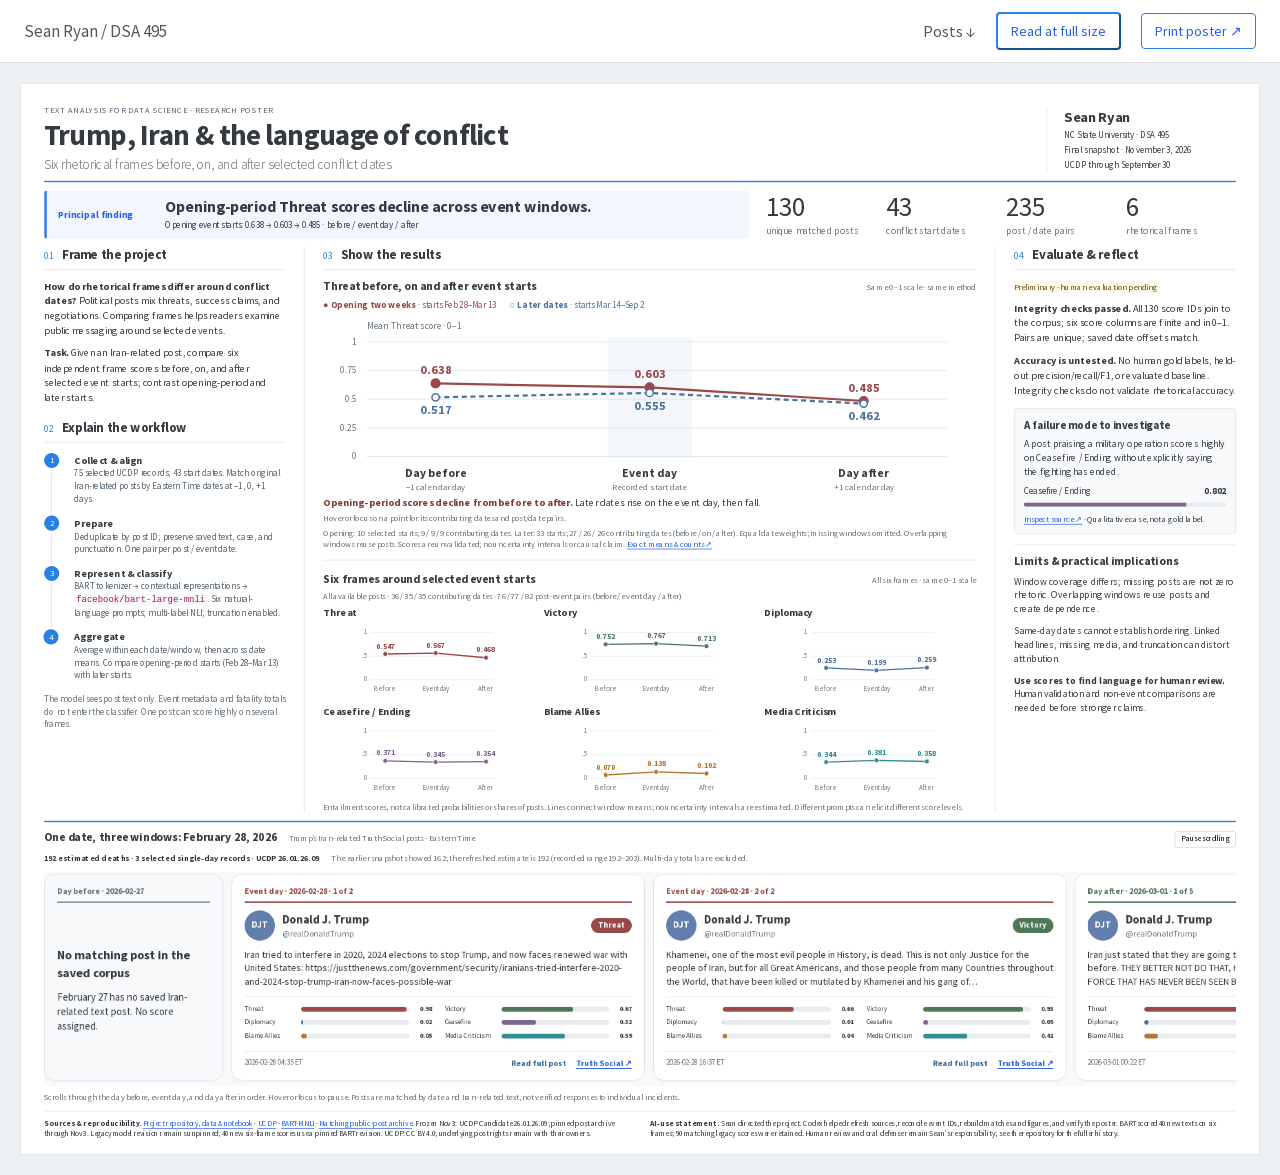
==== docs/index.html @ f2a59505 "Compare opening and later event windows and restore bottom scrolling row" ====
<!doctype html>
<html lang="en"><head>
<meta charset="utf-8"><meta name="viewport" content="width=device-width,initial-scale=1">
<meta name="description" content="Sean Ryan's DSA 495 research poster: six rhetorical frames in Trump's Iran-related Truth Social posts around selected conflict dates.">
<meta name="color-scheme" content="light"><title>Trump, Iran & the language of conflict · Sean Ryan</title>
<link rel="stylesheet" href="portfolio.css?v=964e99d72c0f"><link rel="stylesheet" href="poster-layout.css?v=964e99d72c0f">
</head><body class="poster-page">
<a class="skip" href="#poster">Skip to research poster</a>
<header class="toolbar"><span class="brand">Sean Ryan / DSA 495</span><nav aria-label="Poster controls"><a href="#ribbon-title">Posts ↓</a><button id="fit-toggle" type="button" aria-pressed="true">Read at full size</button><a id="print" class="print-link" href="research-poster.pdf?v=964e99d72c0f" target="_blank" rel="noopener">Print poster ↗</a></nav></header>
<main><div class="poster-stage"><article class="paper" id="poster" aria-labelledby="title">
<header class="masthead"><div><p class="eyebrow">Text analysis for data science · Research poster</p><h1 id="title">Trump, Iran &amp; the language of conflict</h1><p class="dek">Six rhetorical frames before, on, and after selected conflict dates</p></div><div class="byline"><b>Sean Ryan</b><span>NC State University · DSA 495</span><span>Final snapshot · November 3, 2026</span><span>UCDP through September 30</span></div></header>
<div class="headline-row"><section class="takeaway" aria-labelledby="finding-title"><span class="label">Principal finding</span><h2 id="finding-title">Opening-period Threat scores decline across event windows.</h2><p>Opening event starts: 0.638 → 0.603 → 0.485 · before / event day / after</p></section><div class="snapshot" aria-label="Dataset size"><div class="stat"><strong>130</strong><span>unique matched posts</span></div><div class="stat"><strong>43</strong><span>conflict start dates</span></div><div class="stat"><strong>235</strong><span>post / date pairs</span></div><div class="stat"><strong>6</strong><span>rhetorical frames</span></div></div></div>
<div class="poster-grid">
<div class="column methods-column">
<section aria-labelledby="question"><h2 class="section-title" id="question"><span>01</span> Frame the project</h2><p><b>How do rhetorical frames differ around conflict dates?</b> Political posts mix threats, success claims, and negotiations. Comparing frames helps readers examine public messaging around selected events.</p><p><b>Task.</b> Given an Iran-related post, compare six independent frame scores before, on, and after selected event starts; contrast opening-period and later starts.</p></section>
<section class="workflow" aria-labelledby="workflow"><h2 class="section-title" id="workflow"><span>02</span> Explain the workflow</h2><ol class="flow"><li><b>Collect &amp; align</b><span>75 selected UCDP records; 43 start dates. Match original Iran-related posts by Eastern Time dates at −1, 0, +1 days.</span></li><li><b>Prepare</b><span>Deduplicate by post ID; preserve saved text, case, and punctuation. One pair per post / event date.</span></li><li><b>Represent &amp; classify</b><span>BART tokenizer → contextual representations → <code>facebook/bart-large-mnli</code>. Six natural-language prompts; multi-label NLI; truncation enabled.</span></li><li><b>Aggregate</b><span>Average within each date/window, then across date means. Compare opening-period starts (Feb 28–Mar 13) with later starts.</span></li></ol><p class="note">The model sees post text only. Event metadata and fatality totals do not enter the classifier. One post can score highly on several frames.</p></section>
</div>
<section class="column results-column" aria-labelledby="results"><h2 class="section-title" id="results"><span>03</span> Show the results</h2><figure class="threat-feature" aria-labelledby="threat-title"><div class="figure-head"><h3 id="threat-title">Threat before, on and after event starts</h3><span class="figure-tag">Same 0–1 scale · same method</span></div><div class="period-legend"><span class="opening-key"><b>● Opening two weeks</b> · starts Feb 28–Mar 13</span><span class="later-key"><b>○ Later dates</b> · starts Mar 14–Sep 2</span></div><div id="threat-chart"></div><p class="trend-reading"><b>Opening-period scores decline from before to after.</b> Later dates rise on the event day, then fall.</p><p class="trend-detail" id="trend-detail" aria-live="polite">Hover or focus on a point for its contributing dates and post/date pairs.</p><p class="score-key">Opening: 10 selected starts; 9 / 9 / 9 contributing dates. Later: 33 starts; 27 / 26 / 26 contributing dates (before / on / after). Equal date weights; missing windows omitted. Overlapping windows reuse posts. Scores are unvalidated; no uncertainty intervals or causal claim. <a href="threat-period-windows.csv">Exact means &amp; counts ↗</a></p></figure><div class="figure-head"><h3>Six frames around selected event starts</h3><span class="figure-tag">All six frames · same 0–1 scale</span></div><p class="coverage-inline" id="coverage-line">36 / 35 / 35 contributing dates · before / event day / after</p><div class="small-charts" id="charts" aria-label="Six frame comparison charts"></div><p class="score-key">Entailment scores, not calibrated probabilities or shares of posts. Lines connect window means; no uncertainty intervals are estimated. Different prompts can elicit different score levels.</p>
</section>
<section class="column evaluation" aria-labelledby="evaluation"><h2 class="section-title" id="evaluation"><span>04</span> Evaluate &amp; reflect</h2><span class="review-status">Preliminary · human evaluation pending</span><p><b>Integrity checks passed.</b> All 130 score IDs join to the corpus; six score columns are finite and in 0–1. Pairs are unique; saved date offsets match.</p><p><b>Accuracy is untested.</b> No human gold labels, held-out precision/recall/F1, or evaluated baseline. Integrity checks do not validate rhetorical accuracy.</p><div class="error-example"><h3>A failure mode to investigate</h3><p>A post praising a military operation scores highly on Ceasefire / Ending without explicitly saying the fighting has ended.</p><div class="score"><span>Ceasefire / Ending</span><b>0.802</b></div><div class="bar" aria-hidden="true"><span></span></div><p><a href="https://trumpstruth.org" id="example-link" target="_blank" rel="noopener">Inspect source ↗</a> · Qualitative case, not a gold label.</p></div><div class="caution"><h3>Limits &amp; practical implications</h3><p>Window coverage differs; missing posts are not zero rhetoric. Overlapping windows reuse posts and create dependence.</p><p>Same-day dates cannot establish ordering. Linked headlines, missing media, and truncation can distort attribution.</p><p><b>Use scores to find language for human review.</b> Human validation and non-event comparisons are needed before stronger claims.</p></div></section>
</div>
<section class="post-ribbon event-case" aria-labelledby="ribbon-title"><div class="ribbon-heading"><h2 id="ribbon-title">One date, three windows: February 28, 2026</h2><p>Trump’s Iran-related Truth Social posts · Eastern Time</p><button id="ribbon-pause" type="button" aria-pressed="false">Pause scrolling</button></div><p class="case-context"><b id="case-estimate"></b><span>The earlier snapshot showed 162; the refreshed estimate is 192 (recorded range 192–203). Multi-day totals are excluded.</span></p><div class="ribbon-window" id="ribbon-window" tabindex="0" aria-label="Scrolling February 27 to March 1 post cards. Hover or focus to pause; use Read full post for details."><div class="ribbon-track" id="ribbon-track"></div></div><p class="case-note">Scrolls through the day before, event day, and day after in order. Hover or focus to pause. Posts are matched by date and Iran-related text, not verified responses to individual incidents.</p><div id="print-excerpts" class="print-excerpts"></div></section>
<footer class="poster-footer"><p><b>Sources &amp; reproducibility.</b> <a href="https://github.com/Strokeofluck/DSA495-trump-iran-rhetoric-analysis">Project repository, data &amp; notebook</a> · <a href="https://ucdp.uu.se/downloads/">UCDP</a> · <a href="https://huggingface.co/facebook/bart-large-mnli">BART-MNLI</a> · <a href="https://huggingface.co/datasets/Cameronk199/donald-trump-truth-social-posts">Matching public-post archive</a>. Frozen Nov 3: UCDP Candidate 26.01.26.09; pinned post archive through Nov 3. Legacy model revision remains unpinned; 40 new six-frame scores use a pinned BART revision. UCDP: CC BY 4.0; underlying post rights remain with their owners.</p><p><b>AI-use statement.</b> Sean directed the project. Codex helped refresh sources, reconcile event IDs, rebuild matches and figures, and verify the poster. BART scored 40 new texts on six frames; 90 matching legacy scores were retained. Human review and oral defense remain Sean’s responsibility; see the repository for the fuller history.</p></footer>
</article></div></main>
<dialog id="post-dialog" aria-labelledby="post-dialog-title"><header><h2 id="post-dialog-title">Corpus post</h2><button id="post-close" type="button" aria-label="Close full post">×</button></header><p id="post-date"></p><p id="post-full-text"></p><div id="post-scores"></div><a id="post-source" target="_blank" rel="noopener">Read archived source ↗</a></dialog>
<script id="evidence-data" type="application/json">{"frames": ["Threat", "Victory", "Diplomacy", "Ceasefire / Ending", "Blame Allies", "Media Criticism"], "windows": [-1, 0, 1], "snapshot": {"posts": 130, "pairs": 235, "dates": 43, "first": "2026-02-28", "last": "2026-09-02", "overlapping_posts": 79, "extra_links": 105}, "summaries": {"available": {"dates": 43, "coverage": [36, 35, 35], "rows": [76, 77, 82], "means": {"Threat": [0.5467640140645758, 0.5671012929923988, 0.46792084189037614], "Victory": [0.7524230456178042, 0.7667417105689778, 0.7130224919038647], "Diplomacy": [0.25305440760362047, 0.19919302425386073, 0.25872927624144637], "Ceasefire / Ending": [0.3711649401747208, 0.3447410712040783, 0.35418913073871017], "Blame Allies": [0.06965005085159512, 0.13769261126165344, 0.10195156585236656], "Media Criticism": [0.34352277055451713, 0.38062953398696014, 0.35753760482051544]}}}, "event_context": {"events": [{"date": "2026-02-28", "records": [{"id": "620876", "relid": "IRN-2026-1-18868-4", "year": "2026", "active_year": "true", "code_status": "Check deaths", "type_of_violence": "1", "conflict_dset_id": "", "conflict_new_id": "16905", "conflict_name": "Iran - Israel, United States of America", "dyad_dset_id": "18868", "dyad_new_id": "18868", "dyad_name": "Government of Iran - Government of Israel, Government of United States of America", "side_a_dset_id": "114", "side_a_new_id": "114", "side_a": "Government of Iran", "side_b_dset_id": "9865", "side_b_new_id": "9865", "side_b": "Government of Israel, Government of United States of America", "number_of_sources": "9", "source_article": "\"Agence France Presse,2026-02-28,Death toll in strike on southern Iran school reaches 40: state media\";\"Agence France Presse,2026-02-28,Death toll from attack on school in Iran's south rises to 85: judiciary\";\"Agence France Presse,2026-03-01,Iran Red Crescent says death toll from strike that hit school in south now 108\";\"Agence France Presse,2026-03-04,Children must not be 'collateral damage' in Mideast war: UN experts\";\"Agence France Presse,2026-04-28,Iran says Minab school strike death toll 155: state TV\";\"Xinhua News Agency,2026-03-01,1st LD Writethru: Death toll rises to 148 in U.S.-Israeli attack on Iranian school\";\"Amnesty International,2026-03-16,USA/Iran: Those responsible for deadly and unlawful US strike on school that killed over 100 children must be held accountable\";\"Airwars,2026-09-10,USIR260228a\";\"Human Rights Activists Agency (HRANA),2026-05-18,US-Israeli Military Operations in Iran\"", "source_office": "Agence France Presse;Agence France Presse;Agence France Presse;Agence France Presse;Agence France Presse;Xinhua News Agency;Amnesty International;Airwars;Human Rights Activists Agency (HRANA)", "source_date": "2026-02-28;2026-02-28;2026-03-01;2026-03-04;2026-04-28;2026-03-01;2026-03-16;2026-09-10;2026-05-18", "source_headline": "Death toll in strike on southern Iran school reaches 40: state media;Death toll from attack on school in Iran's south rises to 85: judiciary;Iran Red Crescent says death toll from strike that hit school in south now 108;Children must not be 'collateral damage' in Mideast war: UN experts;Iran says Minab school strike death toll 155: state TV;1st LD Writethru: Death toll rises to 148 in U.S.-Israeli attack on Iranian school;USA/Iran: Those responsible for deadly and unlawful US strike on school that killed over 100 children must be held accountable;USIR260228a;US-Israeli Military Operations in Iran", "source_original": "Iranian television, Tasnim news agency, Amnesty; HRANA, Airwars", "where_prec": "1", "where_coordinates": "Minab town", "where_description": "Minab , Hormozgan province", "adm_1": "Hormozgan province", "adm_2": "Minab county", "latitude": "27.149158", "longitude": "57.074776", "geom_wkt": "POINT (57.074776 27.149158)", "priogrid_gid": "168955", "country": "Iran", "country_id": "630", "region": "Middle East", "event_clarity": "1", "date_prec": "1", "date_start": "2026-02-28", "date_end": "2026-02-28", "deaths_a": "0", "deaths_b": "0", "deaths_civilians": "157", "deaths_unknown": "0", "best": 157.0, "high": 168.0, "low": 157.0, "gwnoa": "630", "gwnob": "", "ucdp_release": "26.01.26.09", "us_involvement": "Joint US-Israel", "involvement_evidence": "1st LD Writethru: Death toll rises to 148 in U.S.-Israeli attack on Iranian school", "bounds_valid": true}, {"id": "620877", "relid": "IRN-2026-1-18868-3", "year": "2026", "active_year": "true", "code_status": "Clear", "type_of_violence": "1", "conflict_dset_id": "", "conflict_new_id": "16905", "conflict_name": "Iran - Israel, United States of America", "dyad_dset_id": "18868", "dyad_new_id": "18868", "dyad_name": "Government of Iran - Government of Israel, Government of United States of America", "side_a_dset_id": "114", "side_a_new_id": "114", "side_a": "Government of Iran", "side_b_dset_id": "9865", "side_b_new_id": "9865", "side_b": "Government of Israel, Government of United States of America", "number_of_sources": "7", "source_article": "\"Agence France Presse,2026-02-28,Israel army says Iran Guards chief Mohammad Pakpour killed in strikes\";\"Agence France Presse,2026-03-01,Iran leader Khamenei killed in massive US and Israeli attack\";\"Airwars,2026-08-11,JIR260228g\";\"Iran International,2026-02-28,Israeli military lists senior Iranian officials killed in airstrikes\";\"BBC Monitoring News Alert,2026-03-01,Khamenei killed in US-Israeli strike, Iran confirms\n\nCR \n\nSource: Islamic Republic of Iran News Network (IRINN), Tehran, in Persian 0128 GMT 1 Mar 26\";\"Human Rights Activists Agency (HRANA),2026-05-18,US-Israeli Military Operations in Iran\";\"IRIB News,2026-03-05,Funeral of the military body of martyr Reza Azari Nasab in Dehdasht\"", "source_office": "Agence France Presse;Agence France Presse;Airwars;Iran International;BBC Monitoring News Alert;Human Rights Activists Agency (HRANA);IRIB News", "source_date": "2026-02-28;2026-03-01;2026-08-11;2026-02-28;2026-03-01;2026-05-18;2026-03-05", "source_headline": "Israel army says Iran Guards chief Mohammad Pakpour killed in strikes;Iran leader Khamenei killed in massive US and Israeli attack;JIR260228g;Israeli military lists senior Iranian officials killed in airstrikes;Khamenei killed in US-Israeli strike, Iran confirms\n\nCR \n\nSource: Islamic Republic of Iran News Network (IRINN), Tehran, in Persian 0128 GMT 1 Mar 26;US-Israeli Military Operations in Iran;Funeral of the military body of martyr Reza Azari Nasab in Dehdasht", "source_original": "Israeli military, President Donald Trump, Iranian state media; HRANA", "where_prec": "1", "where_coordinates": "Tehran city", "where_description": "Tehran", "adm_1": "Tehran province", "adm_2": "Tehran county", "latitude": "35.696111", "longitude": "51.423056", "geom_wkt": "POINT (51.423056 35.696111)", "priogrid_gid": "181183", "country": "Iran", "country_id": "630", "region": "Middle East", "event_clarity": "1", "date_prec": "1", "date_start": "2026-02-28", "date_end": "2026-02-28", "deaths_a": "28", "deaths_b": "0", "deaths_civilians": "5", "deaths_unknown": "0", "best": 33.0, "high": 33.0, "low": 33.0, "gwnoa": "630", "gwnob": "", "ucdp_release": "26.01.26.09", "us_involvement": "Joint US-Israel", "involvement_evidence": "Iran leader Khamenei killed in massive US and Israeli attack", "bounds_valid": true}, {"id": "621091", "relid": "IRN-2026-1-18868-1", "year": "2026", "active_year": "true", "code_status": "Check deaths", "type_of_violence": "1", "conflict_dset_id": "", "conflict_new_id": "16905", "conflict_name": "Iran - Israel, United States of America", "dyad_dset_id": "18868", "dyad_new_id": "18868", "dyad_name": "Government of Iran - Government of Israel, Government of United States of America", "side_a_dset_id": "114", "side_a_new_id": "114", "side_a": "Government of Iran", "side_b_dset_id": "9865", "side_b_new_id": "9865", "side_b": "Government of Israel, Government of United States of America", "number_of_sources": "3", "source_article": "\"Agence France Presse,2026-03-02,Iran Red Crescent says 555 people killed in Iran since start of war\";\"Agence France Presse,2026-03-03,Iran Red Crescent says 787 killed so far since war began\";\"Al Jazeera English,2026-03-01,US-Israel attacks on Iran: Death toll and injuries live tracker\"", "source_office": "Agence France Presse;Agence France Presse;Al Jazeera English", "source_date": "2026-03-02;2026-03-03;2026-03-01", "source_headline": "Iran Red Crescent says 555 people killed in Iran since start of war;Iran Red Crescent says 787 killed so far since war began;US-Israel attacks on Iran: Death toll and injuries live tracker", "source_original": "Iranian Red Crescent Society, official state-linked media", "where_prec": "6", "where_coordinates": "Iran", "where_description": "Iran", "adm_1": "", "adm_2": "", "latitude": "32.000000", "longitude": "53.000000", "geom_wkt": "POINT (53 32)", "priogrid_gid": "176147", "country": "Iran", "country_id": "630", "region": "Middle East", "event_clarity": "2", "date_prec": "2", "date_start": "2026-02-28", "date_end": "2026-03-01", "deaths_a": "0", "deaths_b": "0", "deaths_civilians": "0", "deaths_unknown": "130", "best": 130.0, "high": 130.0, "low": 130.0, "gwnoa": "630", "gwnob": "", "ucdp_release": "26.01.26.09", "us_involvement": "Joint US-Israel", "involvement_evidence": "US-Israel attacks on Iran: Death toll and injuries live tracker", "bounds_valid": true}, {"id": "625182", "relid": "IRN-2026-1-18868-31", "year": "2026", "active_year": "true", "code_status": "Check deaths", "type_of_violence": "1", "conflict_dset_id": "", "conflict_new_id": "16905", "conflict_name": "Iran - Israel, United States of America", "dyad_dset_id": "18868", "dyad_new_id": "18868", "dyad_name": "Government of Iran - Government of Israel, Government of United States of America", "side_a_dset_id": "114", "side_a_new_id": "114", "side_a": "Government of Iran", "side_b_dset_id": "9865", "side_b_new_id": "9865", "side_b": "Government of Israel, Government of United States of America", "number_of_sources": "15", "source_article": "\"Agence France Presse,2026-04-18,Iran reports 3,468 dead in war with US, Israel: official\";\"Agence France Presse,2026-03-04,Iran state media says more than 1,000 killed in strikes\";\"Agence France Presse,2026-03-05,Iranian state-run foundation says 1,230 killed in strikes\";\"Associated Press Newswires,2026-03-04,Iranian government agency says at least 1,045 people have been killed in the war so far\";\"Xinhua News Agency,2026-03-07,1st LD Writethru: At least 1,332 Iranian civilians killed in U.S.-Israeli airstrikes: Iran's UN envoy\";\"Xinhua News Agency,2026-03-09,1st LD Writethru: Israeli military says about 1,900 Iranian soldiers, commanders killed in strikes\";\"Xinhua News Agency,2026-03-16,1st LD Writethru: U.S.-Israeli strikes kill 226 women, 204 children in Iran -- media\";\"Al Jazeera English,2026-03-27,Iran emergency workers search for survivors after deadly US-Israel attacks\";\"Al Jazeera English,2026-03-09,Iran says 1,255 people killed in US-Israeli attacks, mostly civilians\";\"Al Jazeera English,2026-03-11,Iran war live: Israel hits Lebanon, Hormuz fears rise, Gulf states attacked\n\n\nAU \n\n\nMariamne Everett, Elis Gjevori, Tim Hume\";\"Al Jazeera English,2026-03-13,Explosions near Tehran al-Quds Day march in solidarity with Palestinians\";\"Hengaw,2026-04-08,At least 7,650 killed in 40 days of war, including 1,030 civilians — Hengaw’s tenth report\";\"BBC Monitoring News Alert,2026-04-12,Iran says identities of 3,375 killed in 40‑day war confirmed\n\nCR \n\nSource: Islamic Republic News Agency (IRNA) website, Tehran, in Persian 1207 GMT 12 Apr 26\";\"BBC Monitoring News Alert,2026-04-26,Iran puts war death toll at 3,468, says 45% were civilians\n\nCR \n\nSource: Tasnim news agency, Tehran, in Persian 0913 GMT 26 Apr 26\";\"Human Rights Activists News Agency,2026-03-31,Day 32 of U.S. and Israeli Attacks on Iran: Strikes Focused on Central Regions of the Country\"", "source_office": "Agence France Presse;Agence France Presse;Agence France Presse;Associated Press Newswires;Xinhua News Agency;Xinhua News Agency;Xinhua News Agency;Al Jazeera English;Al Jazeera English;Al Jazeera English;Al Jazeera English;Hengaw;BBC Monitoring News Alert;BBC Monitoring News Alert;Human Rights Activists News Agency", "source_date": "2026-04-18;2026-03-04;2026-03-05;2026-03-04;2026-03-07;2026-03-09;2026-03-16;2026-03-27;2026-03-09;2026-03-11;2026-03-13;2026-04-08;2026-04-12;2026-04-26;2026-03-31", "source_headline": "Iran reports 3,468 dead in war with US, Israel: official;Iran state media says more than 1,000 killed in strikes;Iranian state-run foundation says 1,230 killed in strikes;Iranian government agency says at least 1,045 people have been killed in the war so far;1st LD Writethru: At least 1,332 Iranian civilians killed in U.S.-Israeli airstrikes: Iran's UN envoy;1st LD Writethru: Israeli military says about 1,900 Iranian soldiers, commanders killed in strikes;1st LD Writethru: U.S.-Israeli strikes kill 226 women, 204 children in Iran -- media;Iran emergency workers search for survivors after deadly US-Israel attacks;Iran says 1,255 people killed in US-Israeli attacks, mostly civilians;Iran war live: Israel hits Lebanon, Hormuz fears rise, Gulf states attacked\n\n\nAU \n\n\nMariamne Everett, Elis Gjevori, Tim Hume;Explosions near Tehran al-Quds Day march in solidarity with Palestinians;At least 7,650 killed in 40 days of war, including 1,030 civilians — Hengaw’s tenth report;Iran says identities of 3,375 killed in 40‑day war confirmed\n\nCR \n\nSource: Islamic Republic News Agency (IRNA) website, Tehran, in Persian 1207 GMT 12 Apr 26;Iran puts war death toll at 3,468, says 45% were civilians\n\nCR \n\nSource: Tasnim news agency, Tehran, in Persian 0913 GMT 26 Apr 26;Day 32 of U.S. and Israeli Attacks on Iran: Strikes Focused on Central Regions of the Country", "source_original": "Iranian government, Iran's UN ambassador, HRANA, Hengaw", "where_prec": "6", "where_coordinates": "Iran", "where_description": "", "adm_1": "", "adm_2": "", "latitude": "32.000000", "longitude": "53.000000", "geom_wkt": "POINT (53 32)", "priogrid_gid": "176147", "country": "Iran", "country_id": "630", "region": "Middle East", "event_clarity": "2", "date_prec": "5", "date_start": "2026-02-28", "date_end": "2026-04-07", "deaths_a": "722", "deaths_b": "0", "deaths_civilians": "823", "deaths_unknown": "224", "best": 1769.0, "high": 1533.0, "low": 1781.0, "gwnoa": "630", "gwnob": "", "ucdp_release": "26.01.26.09", "us_involvement": "Joint US-Israel", "involvement_evidence": "Iran reports 3,468 dead in war with US, Israel: official", "bounds_valid": false}, {"id": "625367", "relid": "IRN-2026-1-18868-57", "year": "2026", "active_year": "true", "code_status": "Clear", "type_of_violence": "1", "conflict_dset_id": "", "conflict_new_id": "16905", "conflict_name": "Iran - Israel, United States of America", "dyad_dset_id": "18868", "dyad_new_id": "18868", "dyad_name": "Government of Iran - Government of Israel, Government of United States of America", "side_a_dset_id": "114", "side_a_new_id": "114", "side_a": "Government of Iran", "side_b_dset_id": "9865", "side_b_new_id": "9865", "side_b": "Government of Israel, Government of United States of America", "number_of_sources": "1", "source_article": "\"Xinhua News Agency,2026-03-29,5 killed in U.S.-Israeli raid on port city in Iran\"", "source_office": "Xinhua News Agency", "source_date": "2026-03-29", "source_headline": "5 killed in U.S.-Israeli raid on port city in Iran", "source_original": "official news agency IRNA", "where_prec": "4", "where_coordinates": "Hormozgan province", "where_description": "Hormozgan Province", "adm_1": "Hormozgan province", "adm_2": "", "latitude": "27.188400", "longitude": "56.276800", "geom_wkt": "POINT (56.2768 27.1884)", "priogrid_gid": "168953", "country": "Iran", "country_id": "630", "region": "Middle East", "event_clarity": "2", "date_prec": "4", "date_start": "2026-02-28", "date_end": "2026-03-29", "deaths_a": "0", "deaths_b": "0", "deaths_civilians": "0", "deaths_unknown": "6", "best": 6.0, "high": 6.0, "low": 6.0, "gwnoa": "630", "gwnob": "", "ucdp_release": "26.01.26.09", "us_involvement": "Joint US-Israel", "involvement_evidence": "5 killed in U.S.-Israeli raid on port city in Iran", "bounds_valid": true}, {"id": "625374", "relid": "IRN-2026-1-18868-63", "year": "2026", "active_year": "true", "code_status": "Check deaths", "type_of_violence": "1", "conflict_dset_id": "", "conflict_new_id": "16905", "conflict_name": "Iran - Israel, United States of America", "dyad_dset_id": "18868", "dyad_new_id": "18868", "dyad_name": "Government of Iran - Government of Israel, Government of United States of America", "side_a_dset_id": "114", "side_a_new_id": "114", "side_a": "Government of Iran", "side_b_dset_id": "9865", "side_b_new_id": "9865", "side_b": "Government of Israel, Government of United States of America", "number_of_sources": "1", "source_article": "\"Xinhua News Agency,2026-04-03,1st LD Writethru: Death toll rises to 13 from U.S.-Israeli attacks on bridge in N. Iran\"", "source_office": "Xinhua News Agency", "source_date": "2026-04-03", "source_headline": "1st LD Writethru: Death toll rises to 13 from U.S.-Israeli attacks on bridge in N. Iran", "source_original": "director general of the provincial Foundation of Martyrs and Veterans Affairs", "where_prec": "4", "where_coordinates": "Alborz province", "where_description": "Alborz province", "adm_1": "Alborz province", "adm_2": "", "latitude": "35.816667", "longitude": "50.966667", "geom_wkt": "POINT (50.966667 35.816667)", "priogrid_gid": "181182", "country": "Iran", "country_id": "630", "region": "Middle East", "event_clarity": "2", "date_prec": "5", "date_start": "2026-02-28", "date_end": "2026-04-03", "deaths_a": "0", "deaths_b": "0", "deaths_civilians": "16", "deaths_unknown": "0", "best": 16.0, "high": 16.0, "low": 16.0, "gwnoa": "630", "gwnob": "", "ucdp_release": "26.01.26.09", "us_involvement": "Joint US-Israel", "involvement_evidence": "1st LD Writethru: Death toll rises to 13 from U.S.-Israeli attacks on bridge in N. Iran", "bounds_valid": true}, {"id": "629399", "relid": "IRN-2026-1-18868-101", "year": "2026", "active_year": "true", "code_status": "Clear", "type_of_violence": "1", "conflict_dset_id": "", "conflict_new_id": "16905", "conflict_name": "Iran - Israel, United States of America", "dyad_dset_id": "18868", "dyad_new_id": "18868", "dyad_name": "Government of Iran - Government of Israel, Government of United States of America", "side_a_dset_id": "114", "side_a_new_id": "114", "side_a": "Government of Iran", "side_b_dset_id": "9865", "side_b_new_id": "9865", "side_b": "Government of Israel, Government of United States of America", "number_of_sources": "1", "source_article": "\"Al Jazeera English,2026-05-01,More than 40 Iranian seafarers killed during US-Israeli war: Union leader\n\n\nAU \n\n\nErin Hale\"", "source_office": "Al Jazeera English", "source_date": "2026-05-01", "source_headline": "More than 40 Iranian seafarers killed during US-Israeli war: Union leader\n\n\nAU \n\n\nErin Hale", "source_original": "The Iranian Merchant Mariners Syndicate", "where_prec": "7", "where_coordinates": "Strait of Hormuz", "where_description": "", "adm_1": "", "adm_2": "", "latitude": "26.660000", "longitude": "56.520000", "geom_wkt": "POINT (56.52 26.66)", "priogrid_gid": "168234", "country": "Iran", "country_id": "630", "region": "Middle East", "event_clarity": "2", "date_prec": "5", "date_start": "2026-02-28", "date_end": "2026-04-01", "deaths_a": "0", "deaths_b": "0", "deaths_civilians": "44", "deaths_unknown": "0", "best": 44.0, "high": 44.0, "low": 44.0, "gwnoa": "630", "gwnob": "", "ucdp_release": "26.01.26.09", "us_involvement": "Joint US-Israel", "involvement_evidence": "More than 40 Iranian seafarers killed during US-Israeli war: Union leader\n\n\nAU \n\n\nErin Hale", "bounds_valid": true}, {"id": "641048", "relid": "IRN-2026-1-18868-402", "year": "2026", "active_year": "true", "code_status": "Clear", "type_of_violence": "1", "conflict_dset_id": "", "conflict_new_id": "16905", "conflict_name": "Iran - Israel, United States of America", "dyad_dset_id": "18868", "dyad_new_id": "18868", "dyad_name": "Government of Iran - Government of Israel, Government of United States of America", "side_a_dset_id": "114", "side_a_new_id": "114", "side_a": "Government of Iran", "side_b_dset_id": "9865", "side_b_new_id": "9865", "side_b": "Government of Israel, Government of United States of America", "number_of_sources": "2", "source_article": "\"Mehr News,2026-03-03,Funeral ceremony for two martyrs of the Zionist-American regime attacks in Gachsaran\";\"Human Rights Activists Agency (HRANA),2026-05-18,US-Israeli Military Operations in Iran\"", "source_office": "Mehr News;Human Rights Activists Agency (HRANA)", "source_date": "2026-03-03;2026-05-18", "source_headline": "Funeral ceremony for two martyrs of the Zionist-American regime attacks in Gachsaran;US-Israeli Military Operations in Iran", "source_original": "", "where_prec": "1", "where_coordinates": "Bandar Abbas town", "where_description": "Bandar Abbas town", "adm_1": "Hormozgan province", "adm_2": "Bandar Abbas county", "latitude": "27.186500", "longitude": "56.280800", "geom_wkt": "POINT (56.2808 27.1865)", "priogrid_gid": "168953", "country": "Iran", "country_id": "630", "region": "Middle East", "event_clarity": "1", "date_prec": "1", "date_start": "2026-02-28", "date_end": "2026-02-28", "deaths_a": "2", "deaths_b": "0", "deaths_civilians": "0", "deaths_unknown": "0", "best": 2.0, "high": 2.0, "low": 2.0, "gwnoa": "630", "gwnob": "", "ucdp_release": "26.01.26.09", "us_involvement": "Joint US-Israel", "involvement_evidence": "Funeral ceremony for two martyrs of the Zionist-American regime attacks in Gachsaran", "bounds_valid": true}], "same_day_records": 3, "bounds_valid": true, "fatalities": 192.0, "low": 192.0, "high": 203.0, "windows": {"-1": [], "0": [{"truth_id": "116147572522796874", "content_text": "Iran tried to interfere in 2020, 2024 elections to stop Trump, and now faces renewed war with United States:\nhttps://justthenews.com/government/security/iranians-tried-interfere-2020-and-2024-stop-trump-iran-now-faces-possible-war", "source_url": "https://trumpstruth.org/statuses/36993", "truth_url": "https://truthsocial.com/@realDonaldTrump/116147572522796874", "created_at_et": "2026-02-28T04:35:00-05:00", "post_date_et": "2026-02-28", "scores": {"Threat": 0.976250171661377, "Victory": 0.668383002281189, "Diplomacy": 0.01794605515897274, "Ceasefire / Ending": 0.3215133547782898, "Blame Allies": 0.05274178087711334, "Media Criticism": 0.5899282097816467}}, {"truth_id": "116150413051904167", "content_text": "Khamenei, one of the most evil people in History, is dead. This is not only Justice for the people of Iran, but for all Great Americans, and those people from many Countries throughout the World, that have been killed or mutilated by Khamenei and his gang of bloodthirsty THUGS. He was unable to avoid our Intelligence and Highly Sophisticated Tracking Systems and, working closely with Israel, there was not a thing he, or the other leaders that have been killed along with him, could do. This is the single greatest chance for the Iranian people to take back their Country. We are hearing that many of their IRGC, Military, and other Security and Police Forces, no longer want to fight, and are looking for Immunity from us. As I said last night, “Now they can have Immunity, later they only get Death!” Hopefully, the IRGC and Police will peacefully merge with the Iranian Patriots, and work together as a unit to bring back the Country to the Greatness it deserves. That process should soon be starting in that, not only the death of Khamenei but the Country has been, in only one day, very much destroyed and, even, obliterated. The heavy and pinpoint bombing, however, will continue, uninterrupted throughout the week or, as long as necessary to achieve our objective of PEACE THROUGHOUT THE MIDDLE EAST AND, INDEED, THE WORLD!\nThank you for your attention to this matter.\nPRESIDENT DONALD J. TRUMP", "source_url": "https://trumpstruth.org/statuses/36996", "truth_url": "https://truthsocial.com/@realDonaldTrump/116150413051904167", "created_at_et": "2026-02-28T16:37:00-05:00", "post_date_et": "2026-02-28", "scores": {"Threat": 0.6603316068649292, "Victory": 0.9272257685661316, "Diplomacy": 0.008016420528292656, "Ceasefire / Ending": 0.0473259761929512, "Blame Allies": 0.03659890219569206, "Media Criticism": 0.4097610116004944}}], "1": [{"truth_id": "116152241303132753", "content_text": "Iran just stated that they are going to hit very hard today, harder than they have ever been hit before. THEY BETTER NOT DO THAT, HOWEVER, BECAUSE IF THEY DO, WE WILL HIT THEM WITH A FORCE THAT HAS NEVER BEEN SEEN BEFORE! Thank you for your attention to this matter! President DONALD J. TRUMP", "source_url": "https://trumpstruth.org/statuses/36999", "truth_url": "https://truthsocial.com/@realDonaldTrump/116152241303132753", "created_at_et": "2026-03-01T00:22:00-05:00", "post_date_et": "2026-03-01", "scores": {"Threat": 0.9986249208450317, "Victory": 0.9697151780128479, "Diplomacy": 0.03806738927960396, "Ceasefire / Ending": 0.02404491789638996, "Blame Allies": 0.13057801127433777, "Media Criticism": 0.45675480365753174}}, {"truth_id": "116152251973821428", "content_text": "Iran just stated that they are going to hit very hard today, harder than they have ever hit before. THEY BETTER NOT DO THAT, HOWEVER, BECAUSE IF THEY DO, WE WILL HIT THEM WITH A FORCE THAT HAS NEVER BEEN SEEN BEFORE! Thank you for your attention to this matter! President DONALD J. TRUMP", "source_url": "https://trumpstruth.org/statuses/37000", "truth_url": "https://truthsocial.com/@realDonaldTrump/116152251973821428", "created_at_et": "2026-03-01T00:25:00-05:00", "post_date_et": "2026-03-01", "scores": {"Threat": 0.9985907077789307, "Victory": 0.9795204401016235, "Diplomacy": 0.13388122618198395, "Ceasefire / Ending": 0.03022809885442257, "Blame Allies": 0.1934395581483841, "Media Criticism": 0.4854225218296051}}, {"truth_id": "116153963970975385", "content_text": "Michael Goodwin: The death of Ayatollah Khamenei instantly makes the world a better place: https://nypost.com/2026/02/28/opinion/trump-stood-by-his-words-and-attacked-iran-ending-the-reign-of-khamenei/", "source_url": "https://trumpstruth.org/statuses/37001", "truth_url": "https://truthsocial.com/@realDonaldTrump/116153963970975385", "created_at_et": "2026-03-01T07:40:00-05:00", "post_date_et": "2026-03-01", "scores": {"Threat": 0.9953094720840454, "Victory": 0.952526867389679, "Diplomacy": 0.04044588282704353, "Ceasefire / Ending": 0.6822200417518616, "Blame Allies": 0.056375376880168915, "Media Criticism": 0.27182379364967346}}, {"truth_id": "116154493534592978", "content_text": "Trump’s bold move to rid the world of Iran’s evil regime once and for all: https://nypost.com/2026/02/28/opinion/trumps-bold-move-to-rid-the-world-of-irans-evil-regime-once-and-for-all/", "source_url": "https://trumpstruth.org/statuses/37008", "truth_url": "https://truthsocial.com/@realDonaldTrump/116154493534592978", "created_at_et": "2026-03-01T09:55:00-05:00", "post_date_et": "2026-03-01", "scores": {"Threat": 0.7944393754005432, "Victory": 0.9353222250938416, "Diplomacy": 0.07775414735078812, "Ceasefire / Ending": 0.8927226662635803, "Blame Allies": 0.005695403087884188, "Media Criticism": 0.23128555715084076}}, {"truth_id": "116155069503653714", "content_text": "I have just been informed that we have destroyed and sunk 9 Iranian Naval Ships, some of them relatively large and important. We are going after the rest — They will soon be floating at the bottom of the sea, also! In a different attack, we largely destroyed their Naval Headquarters. Other than that, their Navy is doing very well! PRESIDENT DONALD J. TRUMP", "source_url": "https://trumpstruth.org/statuses/37010", "truth_url": "https://truthsocial.com/@realDonaldTrump/116155069503653714", "created_at_et": "2026-03-01T12:21:00-05:00", "post_date_et": "2026-03-01", "scores": {"Threat": 0.9850311875343323, "Victory": 0.9971661567687988, "Diplomacy": 0.005673352628946304, "Ceasefire / Ending": 0.09065870940685272, "Blame Allies": 0.08502081036567688, "Media Criticism": 0.3783664107322693}}]}}, {"date": "2026-03-01", "records": [{"id": "641062", "relid": "IRN-2026-1-18868-403", "year": "2026", "active_year": "true", "code_status": "Clear", "type_of_violence": "1", "conflict_dset_id": "", "conflict_new_id": "16905", "conflict_name": "Iran - Israel, United States of America", "dyad_dset_id": "18868", "dyad_new_id": "18868", "dyad_name": "Government of Iran - Government of Israel, Government of United States of America", "side_a_dset_id": "114", "side_a_new_id": "114", "side_a": "Government of Iran", "side_b_dset_id": "9865", "side_b_new_id": "9865", "side_b": "Government of Israel, Government of United States of America", "number_of_sources": "1", "source_article": "\"BBC,2026-03-01,Briefing: US-Israeli strikes hit Iran police, military, hospital for second day\"", "source_office": "BBC", "source_date": "2026-03-01", "source_headline": "Briefing: US-Israeli strikes hit Iran police, military, hospital for second day", "source_original": "semi-official ISNA news agency", "where_prec": "1", "where_coordinates": "Kashan town", "where_description": "Kashan, Isfahan Province", "adm_1": "Esfahan province", "adm_2": "Kashan county", "latitude": "33.982370", "longitude": "51.427690", "geom_wkt": "POINT (51.42769 33.98237)", "priogrid_gid": "178303", "country": "Iran", "country_id": "630", "region": "Middle East", "event_clarity": "1", "date_prec": "1", "date_start": "2026-03-01", "date_end": "2026-03-01", "deaths_a": "12", "deaths_b": "0", "deaths_civilians": "0", "deaths_unknown": "0", "best": 12.0, "high": 12.0, "low": 12.0, "gwnoa": "630", "gwnob": "", "ucdp_release": "26.01.26.09", "us_involvement": "Joint US-Israel", "involvement_evidence": "Briefing: US-Israeli strikes hit Iran police, military, hospital for second day", "bounds_valid": true}], "same_day_records": 1, "bounds_valid": true, "fatalities": 12.0, "low": 12.0, "high": 12.0, "windows": {"-1": [{"truth_id": "116147572522796874", "content_text": "Iran tried to interfere in 2020, 2024 elections to stop Trump, and now faces renewed war with United States:\nhttps://justthenews.com/government/security/iranians-tried-interfere-2020-and-2024-stop-trump-iran-now-faces-possible-war", "source_url": "https://trumpstruth.org/statuses/36993", "truth_url": "https://truthsocial.com/@realDonaldTrump/116147572522796874", "created_at_et": "2026-02-28T04:35:00-05:00", "post_date_et": "2026-02-28", "scores": {"Threat": 0.976250171661377, "Victory": 0.668383002281189, "Diplomacy": 0.01794605515897274, "Ceasefire / Ending": 0.3215133547782898, "Blame Allies": 0.05274178087711334, "Media Criticism": 0.5899282097816467}}, {"truth_id": "116150413051904167", "content_text": "Khamenei, one of the most evil people in History, is dead. This is not only Justice for the people of Iran, but for all Great Americans, and those people from many Countries throughout the World, that have been killed or mutilated by Khamenei and his gang of bloodthirsty THUGS. He was unable to avoid our Intelligence and Highly Sophisticated Tracking Systems and, working closely with Israel, there was not a thing he, or the other leaders that have been killed along with him, could do. This is the single greatest chance for the Iranian people to take back their Country. We are hearing that many of their IRGC, Military, and other Security and Police Forces, no longer want to fight, and are looking for Immunity from us. As I said last night, “Now they can have Immunity, later they only get Death!” Hopefully, the IRGC and Police will peacefully merge with the Iranian Patriots, and work together as a unit to bring back the Country to the Greatness it deserves. That process should soon be starting in that, not only the death of Khamenei but the Country has been, in only one day, very much destroyed and, even, obliterated. The heavy and pinpoint bombing, however, will continue, uninterrupted throughout the week or, as long as necessary to achieve our objective of PEACE THROUGHOUT THE MIDDLE EAST AND, INDEED, THE WORLD!\nThank you for your attention to this matter.\nPRESIDENT DONALD J. TRUMP", "source_url": "https://trumpstruth.org/statuses/36996", "truth_url": "https://truthsocial.com/@realDonaldTrump/116150413051904167", "created_at_et": "2026-02-28T16:37:00-05:00", "post_date_et": "2026-02-28", "scores": {"Threat": 0.6603316068649292, "Victory": 0.9272257685661316, "Diplomacy": 0.008016420528292656, "Ceasefire / Ending": 0.0473259761929512, "Blame Allies": 0.03659890219569206, "Media Criticism": 0.4097610116004944}}], "0": [{"truth_id": "116152241303132753", "content_text": "Iran just stated that they are going to hit very hard today, harder than they have ever been hit before. THEY BETTER NOT DO THAT, HOWEVER, BECAUSE IF THEY DO, WE WILL HIT THEM WITH A FORCE THAT HAS NEVER BEEN SEEN BEFORE! Thank you for your attention to this matter! President DONALD J. TRUMP", "source_url": "https://trumpstruth.org/statuses/36999", "truth_url": "https://truthsocial.com/@realDonaldTrump/116152241303132753", "created_at_et": "2026-03-01T00:22:00-05:00", "post_date_et": "2026-03-01", "scores": {"Threat": 0.9986249208450317, "Victory": 0.9697151780128479, "Diplomacy": 0.03806738927960396, "Ceasefire / Ending": 0.02404491789638996, "Blame Allies": 0.13057801127433777, "Media Criticism": 0.45675480365753174}}, {"truth_id": "116152251973821428", "content_text": "Iran just stated that they are going to hit very hard today, harder than they have ever hit before. THEY BETTER NOT DO THAT, HOWEVER, BECAUSE IF THEY DO, WE WILL HIT THEM WITH A FORCE THAT HAS NEVER BEEN SEEN BEFORE! Thank you for your attention to this matter! President DONALD J. TRUMP", "source_url": "https://trumpstruth.org/statuses/37000", "truth_url": "https://truthsocial.com/@realDonaldTrump/116152251973821428", "created_at_et": "2026-03-01T00:25:00-05:00", "post_date_et": "2026-03-01", "scores": {"Threat": 0.9985907077789307, "Victory": 0.9795204401016235, "Diplomacy": 0.13388122618198395, "Ceasefire / Ending": 0.03022809885442257, "Blame Allies": 0.1934395581483841, "Media Criticism": 0.4854225218296051}}, {"truth_id": "116153963970975385", "content_text": "Michael Goodwin: The death of Ayatollah Khamenei instantly makes the world a better place: https://nypost.com/2026/02/28/opinion/trump-stood-by-his-words-and-attacked-iran-ending-the-reign-of-khamenei/", "source_url": "https://trumpstruth.org/statuses/37001", "truth_url": "https://truthsocial.com/@realDonaldTrump/116153963970975385", "created_at_et": "2026-03-01T07:40:00-05:00", "post_date_et": "2026-03-01", "scores": {"Threat": 0.9953094720840454, "Victory": 0.952526867389679, "Diplomacy": 0.04044588282704353, "Ceasefire / Ending": 0.6822200417518616, "Blame Allies": 0.056375376880168915, "Media Criticism": 0.27182379364967346}}, {"truth_id": "116154493534592978", "content_text": "Trump’s bold move to rid the world of Iran’s evil regime once and for all: https://nypost.com/2026/02/28/opinion/trumps-bold-move-to-rid-the-world-of-irans-evil-regime-once-and-for-all/", "source_url": "https://trumpstruth.org/statuses/37008", "truth_url": "https://truthsocial.com/@realDonaldTrump/116154493534592978", "created_at_et": "2026-03-01T09:55:00-05:00", "post_date_et": "2026-03-01", "scores": {"Threat": 0.7944393754005432, "Victory": 0.9353222250938416, "Diplomacy": 0.07775414735078812, "Ceasefire / Ending": 0.8927226662635803, "Blame Allies": 0.005695403087884188, "Media Criticism": 0.23128555715084076}}, {"truth_id": "116155069503653714", "content_text": "I have just been informed that we have destroyed and sunk 9 Iranian Naval Ships, some of them relatively large and important. We are going after the rest — They will soon be floating at the bottom of the sea, also! In a different attack, we largely destroyed their Naval Headquarters. Other than that, their Navy is doing very well! PRESIDENT DONALD J. TRUMP", "source_url": "https://trumpstruth.org/statuses/37010", "truth_url": "https://truthsocial.com/@realDonaldTrump/116155069503653714", "created_at_et": "2026-03-01T12:21:00-05:00", "post_date_et": "2026-03-01", "scores": {"Threat": 0.9850311875343323, "Victory": 0.9971661567687988, "Diplomacy": 0.005673352628946304, "Ceasefire / Ending": 0.09065870940685272, "Blame Allies": 0.08502081036567688, "Media Criticism": 0.3783664107322693}}], "1": [{"truth_id": "116161759621251147", "content_text": "If I didn’t terminate Obama’s horrendous Iran Nuclear Deal (JCPOA), Iran would have had a Nuclear Weapon three years ago. That was the most dangerous transaction we have ever entered into, and had it been allowed to stand, the World would be an entirely different place right now. You can blame Barack Hussein Obama, and Sleepy Joe Biden. THANK YOU PRESIDENT TRUMP!", "source_url": "https://trumpstruth.org/statuses/37034", "truth_url": "https://truthsocial.com/@realDonaldTrump/116161759621251147", "created_at_et": "2026-03-02T16:43:00-05:00", "post_date_et": "2026-03-02", "scores": {"Threat": 0.2875741720199585, "Victory": 0.8252926468849182, "Diplomacy": 0.6921928524971008, "Ceasefire / Ending": 0.6937958002090454, "Blame Allies": 0.03705509379506111, "Media Criticism": 0.4044633209705353}}, {"truth_id": "116162143729203401", "content_text": "The Radical Left Democrats, a Party that has completely lost its way, are complaining bitterly about the very necessary and important attack, by the United States and Israel, on Iran. What most people understand is that they are only complaining BECAUSE I DID IT and, if I didn’t do it, they would be screaming — Why didn’t “TRUMP” attack Iran, he should do it, IMMEDIATELY? There’s nothing surprising about this! It’s the same people that the other night at The State of the Union Address wouldn’t stand for ANYBODY, including a mother who lost her beautiful daughter to an illegal alien, a Great and Brave Helicopter Pilot, who got the Congressional Medal of Honor, or a 100-year-old Veteran Warrior whose Bravery is Legend! The fact is, whatever I do, they will be on the opposite side. These people are SICK, CRAZY, and DEMENTED, but America, despite them all, is now BIGGER, BETTER, AND STRONGER THAN EVER BEFORE. MAKE AMERICA GREAT AGAIN! President DONALD J. TRUMP", "source_url": "https://trumpstruth.org/statuses/37045", "truth_url": "https://truthsocial.com/@realDonaldTrump/116162143729203401", "created_at_et": "2026-03-02T18:20:00-05:00", "post_date_et": "2026-03-02", "scores": {"Threat": 0.8474135398864746, "Victory": 0.9374651312828064, "Diplomacy": 0.0066263191401958466, "Ceasefire / Ending": 0.1079266369342804, "Blame Allies": 0.09159360826015472, "Media Criticism": 0.6148790121078491}}, {"truth_id": "116162219712486900", "content_text": "DOUG SCHOEN: As a Democrat, I back Trump's Iran strike — my party is wrong: https://www.foxnews.com/opinion/doug-schoen-as-a-democrat-i-back-trumps-iran-strikemy-party-is-wrong", "source_url": "https://trumpstruth.org/statuses/37046", "truth_url": "https://truthsocial.com/@realDonaldTrump/116162219712486900", "created_at_et": "2026-03-02T18:40:00-05:00", "post_date_et": "2026-03-02", "scores": {"Threat": 0.9785306453704834, "Victory": 0.8784952759742737, "Diplomacy": 0.017133934423327446, "Ceasefire / Ending": 0.45907676219940186, "Blame Allies": 0.026800885796546936, "Media Criticism": 0.40648993849754333}}]}}, {"date": "2026-03-03", "records": [{"id": "640208", "relid": "IRN-2026-1-18868-242", "year": "2026", "active_year": "true", "code_status": "Clear", "type_of_violence": "1", "conflict_dset_id": "", "conflict_new_id": "16905", "conflict_name": "Iran - Israel, United States of America", "dyad_dset_id": "18868", "dyad_new_id": "18868", "dyad_name": "Government of Iran - Government of Israel, Government of United States of America", "side_a_dset_id": "114", "side_a_new_id": "114", "side_a": "Government of Iran", "side_b_dset_id": "9865", "side_b_new_id": "9865", "side_b": "Government of Israel, Government of United States of America", "number_of_sources": "2", "source_article": "\"Human Rights Activists Agency (HRANA),2026-05-18,US-Israeli Military Operations in Iran\";\"@itsalireza_akb on Twitter (X),2026-03-03,East Azarbaijan Taekwondo Athlete Martyred in U.S.-Israeli Attack\"", "source_office": "Human Rights Activists Agency (HRANA);@itsalireza_akb on Twitter (X)", "source_date": "2026-05-18;2026-03-03", "source_headline": "US-Israeli Military Operations in Iran;East Azarbaijan Taekwondo Athlete Martyred in U.S.-Israeli Attack", "source_original": "HRANA", "where_prec": "3", "where_coordinates": "Tabriz county", "where_description": "Province: East Azerbaijan – City: Tabriz", "adm_1": "East Azarbaijan province", "adm_2": "Tabriz county", "latitude": "38.083330", "longitude": "46.283330", "geom_wkt": "POINT (46.28333 38.08333)", "priogrid_gid": "184773", "country": "Iran", "country_id": "630", "region": "Middle East", "event_clarity": "1", "date_prec": "1", "date_start": "2026-03-03", "date_end": "2026-03-03", "deaths_a": "0", "deaths_b": "0", "deaths_civilians": "1", "deaths_unknown": "0", "best": 1.0, "high": 1.0, "low": 1.0, "gwnoa": "630", "gwnob": "", "ucdp_release": "26.01.26.09", "us_involvement": "Joint US-Israel", "involvement_evidence": "East Azarbaijan Taekwondo Athlete Martyred in U.S.-Israeli Attack", "bounds_valid": true}], "same_day_records": 1, "bounds_valid": true, "fatalities": 1.0, "low": 1.0, "high": 1.0, "windows": {"-1": [{"truth_id": "116161759621251147", "content_text": "If I didn’t terminate Obama’s horrendous Iran Nuclear Deal (JCPOA), Iran would have had a Nuclear Weapon three years ago. That was the most dangerous transaction we have ever entered into, and had it been allowed to stand, the World would be an entirely different place right now. You can blame Barack Hussein Obama, and Sleepy Joe Biden. THANK YOU PRESIDENT TRUMP!", "source_url": "https://trumpstruth.org/statuses/37034", "truth_url": "https://truthsocial.com/@realDonaldTrump/116161759621251147", "created_at_et": "2026-03-02T16:43:00-05:00", "post_date_et": "2026-03-02", "scores": {"Threat": 0.2875741720199585, "Victory": 0.8252926468849182, "Diplomacy": 0.6921928524971008, "Ceasefire / Ending": 0.6937958002090454, "Blame Allies": 0.03705509379506111, "Media Criticism": 0.4044633209705353}}, {"truth_id": "116162143729203401", "content_text": "The Radical Left Democrats, a Party that has completely lost its way, are complaining bitterly about the very necessary and important attack, by the United States and Israel, on Iran. What most people understand is that they are only complaining BECAUSE I DID IT and, if I didn’t do it, they would be screaming — Why didn’t “TRUMP” attack Iran, he should do it, IMMEDIATELY? There’s nothing surprising about this! It’s the same people that the other night at The State of the Union Address wouldn’t stand for ANYBODY, including a mother who lost her beautiful daughter to an illegal alien, a Great and Brave Helicopter Pilot, who got the Congressional Medal of Honor, or a 100-year-old Veteran Warrior whose Bravery is Legend! The fact is, whatever I do, they will be on the opposite side. These people are SICK, CRAZY, and DEMENTED, but America, despite them all, is now BIGGER, BETTER, AND STRONGER THAN EVER BEFORE. MAKE AMERICA GREAT AGAIN! President DONALD J. TRUMP", "source_url": "https://trumpstruth.org/statuses/37045", "truth_url": "https://truthsocial.com/@realDonaldTrump/116162143729203401", "created_at_et": "2026-03-02T18:20:00-05:00", "post_date_et": "2026-03-02", "scores": {"Threat": 0.8474135398864746, "Victory": 0.9374651312828064, "Diplomacy": 0.0066263191401958466, "Ceasefire / Ending": 0.1079266369342804, "Blame Allies": 0.09159360826015472, "Media Criticism": 0.6148790121078491}}, {"truth_id": "116162219712486900", "content_text": "DOUG SCHOEN: As a Democrat, I back Trump's Iran strike — my party is wrong: https://www.foxnews.com/opinion/doug-schoen-as-a-democrat-i-back-trumps-iran-strikemy-party-is-wrong", "source_url": "https://trumpstruth.org/statuses/37046", "truth_url": "https://truthsocial.com/@realDonaldTrump/116162219712486900", "created_at_et": "2026-03-02T18:40:00-05:00", "post_date_et": "2026-03-02", "scores": {"Threat": 0.9785306453704834, "Victory": 0.8784952759742737, "Diplomacy": 0.017133934423327446, "Ceasefire / Ending": 0.45907676219940186, "Blame Allies": 0.026800885796546936, "Media Criticism": 0.40648993849754333}}], "0": [{"truth_id": "116165200090740839", "content_text": "NATO Secretary General Mark Rutte praises 'Operation Epic Fury' strikes on Iran: https://www.foxnews.com/video/6390268301112", "source_url": "https://trumpstruth.org/statuses/37061", "truth_url": "https://truthsocial.com/@realDonaldTrump/116165200090740839", "created_at_et": "2026-03-03T07:18:00-05:00", "post_date_et": "2026-03-03", "scores": {"Threat": 0.9934613704681396, "Victory": 0.9914534687995911, "Diplomacy": 0.0019805002957582474, "Ceasefire / Ending": 0.21534854173660278, "Blame Allies": 0.000728512357454747, "Media Criticism": 0.05860140174627304}}, {"truth_id": "116165282347349425", "content_text": "Their air defense, Air Force, Navy, and Leadership is gone. They want to talk. I said “Too Late!”\nhttps://www.washingtonpost.com/opinions/2026/03/03/iran-strike-venezuela-military-trump-doctrine/?pwapi_token=eyJ0eXAiOiJKV1QiLCJhbGciOiJIUzI1NiJ9", "source_url": "https://trumpstruth.org/statuses/37062", "truth_url": "https://truthsocial.com/@realDonaldTrump/116165282347349425", "created_at_et": "2026-03-03T07:38:00-05:00", "post_date_et": "2026-03-03", "scores": {"Threat": 0.9138810634613037, "Victory": 0.8818214535713196, "Diplomacy": 0.25686338543891907, "Ceasefire / Ending": 0.5844475030899048, "Blame Allies": 0.16294416785240173, "Media Criticism": 0.6331659555435181}}, {"truth_id": "116165373479209735", "content_text": "Have unlimited mid to upper tier Weaponry - Brutal “stuff.” Wall Street Journal story was wrong, and a disgrace. President DJT\nhttps://www.washingtonpost.com/opinions/2026/03/03/iran-strike-venezuela-military-trump-doctrine/?pwapi_token=eyJ0eXAiOiJKV1QiLCJhbGciOiJIUzI1NiJ9", "source_url": "https://trumpstruth.org/statuses/37063", "truth_url": "https://truthsocial.com/@realDonaldTrump/116165373479209735", "created_at_et": "2026-03-03T08:02:00-05:00", "post_date_et": "2026-03-03", "scores": {"Threat": 0.9914611577987671, "Victory": 0.9363254308700562, "Diplomacy": 0.032119084149599075, "Ceasefire / Ending": 0.5109427571296692, "Blame Allies": 0.11745593696832657, "Media Criticism": 0.8284558653831482}}, {"truth_id": "116166926920657651", "content_text": "Effective IMMEDIATELY, I have ordered the United States Development Finance Corporation (DFC) to provide, at a very reasonable price, political risk insurance and guarantees for the Financial Security of ALL Maritime Trade, especially Energy, traveling through the Gulf. This will be available to all Shipping Lines. If necessary, the United States Navy will begin escorting tankers through the Strait of Hormuz, as soon as possible. No matter what, the United States will ensure the FREE FLOW of ENERGY to the WORLD. The United States’ ECONOMIC and MILITARY MIGHT is the GREATEST ON EARTH — More actions to come. Thank you for your attention to this matter! President DONALD J. TRUMP", "source_url": "https://trumpstruth.org/statuses/37065", "truth_url": "https://truthsocial.com/@realDonaldTrump/116166926920657651", "created_at_et": "2026-03-03T14:37:00-05:00", "post_date_et": "2026-03-03", "scores": {"Threat": 0.27135053277015686, "Victory": 0.9314570426940918, "Diplomacy": 0.022960849106311798, "Ceasefire / Ending": 0.156079962849617, "Blame Allies": 0.031820908188819885, "Media Criticism": 0.2389475256204605}}], "1": [{"truth_id": "116174757064824630", "content_text": "NATO Chief Rutte to Newsmax: Trump's Iran Mission Has Broad Allied Support: https://www.newsmax.com/newsmax-tv/nato-chief-rutte-to-newsmax-trumps-iran-mission-has-broad-allied-support/2026/03/04/id/1248354/", "source_url": "https://trumpstruth.org/statuses/37134", "truth_url": "https://truthsocial.com/@realDonaldTrump/116174757064824630", "created_at_et": "2026-03-04T23:48:00-05:00", "post_date_et": "2026-03-04", "scores": {"Threat": 0.17673583328723907, "Victory": 0.6196945905685425, "Diplomacy": 0.802966296672821, "Ceasefire / Ending": 0.4647217094898224, "Blame Allies": 0.0007572337635792792, "Media Criticism": 0.070813849568367}}]}}, {"date": "2026-03-04", "records": [{"id": "625183", "relid": "IRN-2026-1-18868-32", "year": "2026", "active_year": "true", "code_status": "Check vague or biased source", "type_of_violence": "1", "conflict_dset_id": "", "conflict_new_id": "16905", "conflict_name": "Iran - Israel, United States of America", "dyad_dset_id": "18868", "dyad_new_id": "18868", "dyad_name": "Government of Iran - Government of Israel, Government of United States of America", "side_a_dset_id": "114", "side_a_new_id": "114", "side_a": "Government of Iran", "side_b_dset_id": "9865", "side_b_new_id": "9865", "side_b": "Government of Israel, Government of United States of America", "number_of_sources": "1", "source_article": "\"Agence France Presse,2026-03-04,US says it killed leader of unit that tried to assassinate Trump\"", "source_office": "Agence France Presse", "source_date": "2026-03-04", "source_headline": "US says it killed leader of unit that tried to assassinate Trump", "source_original": "Pentagon chief Pete Hegseth", "where_prec": "6", "where_coordinates": "Iran", "where_description": "", "adm_1": "", "adm_2": "", "latitude": "32.000000", "longitude": "53.000000", "geom_wkt": "POINT (53 32)", "priogrid_gid": "176147", "country": "Iran", "country_id": "630", "region": "Middle East", "event_clarity": "1", "date_prec": "1", "date_start": "2026-03-04", "date_end": "2026-03-04", "deaths_a": "1", "deaths_b": "0", "deaths_civilians": "0", "deaths_unknown": "0", "best": 1.0, "high": 1.0, "low": 1.0, "gwnoa": "630", "gwnob": "", "ucdp_release": "26.01.26.09", "us_involvement": "US", "involvement_evidence": "US says it killed leader of unit that tried to assassinate Trump", "bounds_valid": true}], "same_day_records": 1, "bounds_valid": true, "fatalities": 1.0, "low": 1.0, "high": 1.0, "windows": {"-1": [{"truth_id": "116165200090740839", "content_text": "NATO Secretary General Mark Rutte praises 'Operation Epic Fury' strikes on Iran: https://www.foxnews.com/video/6390268301112", "source_url": "https://trumpstruth.org/statuses/37061", "truth_url": "https://truthsocial.com/@realDonaldTrump/116165200090740839", "created_at_et": "2026-03-03T07:18:00-05:00", "post_date_et": "2026-03-03", "scores": {"Threat": 0.9934613704681396, "Victory": 0.9914534687995911, "Diplomacy": 0.0019805002957582474, "Ceasefire / Ending": 0.21534854173660278, "Blame Allies": 0.000728512357454747, "Media Criticism": 0.05860140174627304}}, {"truth_id": "116165282347349425", "content_text": "Their air defense, Air Force, Navy, and Leadership is gone. They want to talk. I said “Too Late!”\nhttps://www.washingtonpost.com/opinions/2026/03/03/iran-strike-venezuela-military-trump-doctrine/?pwapi_token=eyJ0eXAiOiJKV1QiLCJhbGciOiJIUzI1NiJ9", "source_url": "https://trumpstruth.org/statuses/37062", "truth_url": "https://truthsocial.com/@realDonaldTrump/116165282347349425", "created_at_et": "2026-03-03T07:38:00-05:00", "post_date_et": "2026-03-03", "scores": {"Threat": 0.9138810634613037, "Victory": 0.8818214535713196, "Diplomacy": 0.25686338543891907, "Ceasefire / Ending": 0.5844475030899048, "Blame Allies": 0.16294416785240173, "Media Criticism": 0.6331659555435181}}, {"truth_id": "116165373479209735", "content_text": "Have unlimited mid to upper tier Weaponry - Brutal “stuff.” Wall Street Journal story was wrong, and a disgrace. President DJT\nhttps://www.washingtonpost.com/opinions/2026/03/03/iran-strike-venezuela-military-trump-doctrine/?pwapi_token=eyJ0eXAiOiJKV1QiLCJhbGciOiJIUzI1NiJ9", "source_url": "https://trumpstruth.org/statuses/37063", "truth_url": "https://truthsocial.com/@realDonaldTrump/116165373479209735", "created_at_et": "2026-03-03T08:02:00-05:00", "post_date_et": "2026-03-03", "scores": {"Threat": 0.9914611577987671, "Victory": 0.9363254308700562, "Diplomacy": 0.032119084149599075, "Ceasefire / Ending": 0.5109427571296692, "Blame Allies": 0.11745593696832657, "Media Criticism": 0.8284558653831482}}, {"truth_id": "116166926920657651", "content_text": "Effective IMMEDIATELY, I have ordered the United States Development Finance Corporation (DFC) to provide, at a very reasonable price, political risk insurance and guarantees for the Financial Security of ALL Maritime Trade, especially Energy, traveling through the Gulf. This will be available to all Shipping Lines. If necessary, the United States Navy will begin escorting tankers through the Strait of Hormuz, as soon as possible. No matter what, the United States will ensure the FREE FLOW of ENERGY to the WORLD. The United States’ ECONOMIC and MILITARY MIGHT is the GREATEST ON EARTH — More actions to come. Thank you for your attention to this matter! President DONALD J. TRUMP", "source_url": "https://trumpstruth.org/statuses/37065", "truth_url": "https://truthsocial.com/@realDonaldTrump/116166926920657651", "created_at_et": "2026-03-03T14:37:00-05:00", "post_date_et": "2026-03-03", "scores": {"Threat": 0.27135053277015686, "Victory": 0.9314570426940918, "Diplomacy": 0.022960849106311798, "Ceasefire / Ending": 0.156079962849617, "Blame Allies": 0.031820908188819885, "Media Criticism": 0.2389475256204605}}], "0": [{"truth_id": "116174757064824630", "content_text": "NATO Chief Rutte to Newsmax: Trump's Iran Mission Has Broad Allied Support: https://www.newsmax.com/newsmax-tv/nato-chief-rutte-to-newsmax-trumps-iran-mission-has-broad-allied-support/2026/03/04/id/1248354/", "source_url": "https://trumpstruth.org/statuses/37134", "truth_url": "https://truthsocial.com/@realDonaldTrump/116174757064824630", "created_at_et": "2026-03-04T23:48:00-05:00", "post_date_et": "2026-03-04", "scores": {"Threat": 0.17673583328723907, "Victory": 0.6196945905685425, "Diplomacy": 0.802966296672821, "Ceasefire / Ending": 0.4647217094898224, "Blame Allies": 0.0007572337635792792, "Media Criticism": 0.070813849568367}}], "1": [{"truth_id": "116177065488835367", "content_text": "Melania Trump makes history presiding over UN Security Council — remarking on Iran war deaths: https://nypost.com/2026/03/02/us-news/melania-trump-makes-history-presiding-over-un-security-council-acknowledges-challenging-times/", "source_url": "https://trumpstruth.org/statuses/37135", "truth_url": "https://truthsocial.com/@realDonaldTrump/116177065488835367", "created_at_et": "2026-03-05T09:35:00-05:00", "post_date_et": "2026-03-05", "scores": {"Threat": 0.11353140324354172, "Victory": 0.15011274814605713, "Diplomacy": 0.17142245173454285, "Ceasefire / Ending": 0.2860073745250702, "Blame Allies": 0.017363857477903366, "Media Criticism": 0.07623643428087234}}]}}, {"date": "2026-03-05", "records": [{"id": "640562", "relid": "IRN-2026-1-18868-334", "year": "2026", "active_year": "true", "code_status": "Clear", "type_of_violence": "1", "conflict_dset_id": "", "conflict_new_id": "16905", "conflict_name": "Iran - Israel, United States of America", "dyad_dset_id": "18868", "dyad_new_id": "18868", "dyad_name": "Government of Iran - Government of Israel, Government of United States of America", "side_a_dset_id": "114", "side_a_new_id": "114", "side_a": "Government of Iran", "side_b_dset_id": "9865", "side_b_new_id": "9865", "side_b": "Government of Israel, Government of United States of America", "number_of_sources": "4", "source_article": "\"AhlulBayt news Agency,2026-03-07,17 compatriots martyred during U.S.-Israeli terrorist attack to Abhar\";\"Human Rights Activists Agency (HRANA),2026-05-18,US-Israeli Military Operations in Iran\";\"Civilians of Iran,2026-03-05,Strike on Mershon Intersection Bridge\";\"Civilians of Iran,2026-03-07,Strike on Roadside Service Facilities, Zanjan\"", "source_office": "AhlulBayt news Agency;Human Rights Activists Agency (HRANA);Civilians of Iran;Civilians of Iran", "source_date": "2026-03-07;2026-05-18;2026-03-05;2026-03-07", "source_headline": "17 compatriots martyred during U.S.-Israeli terrorist attack to Abhar;US-Israeli Military Operations in Iran;Strike on Mershon Intersection Bridge;Strike on Roadside Service Facilities, Zanjan", "source_original": "Mehr News Agency; Civilians of Iran; Deputy Governor-General of Zanjan Ali Sadeqi; HRANA", "where_prec": "1", "where_coordinates": "Pasargad tourism complex", "where_description": "Pasargadae Tourism Complex in Abhar, Zanjan province", "adm_1": "Zanjan province", "adm_2": "Abhar county", "latitude": "36.161954", "longitude": "49.276770", "geom_wkt": "POINT (49.27677 36.161954)", "priogrid_gid": "181899", "country": "Iran", "country_id": "630", "region": "Middle East", "event_clarity": "1", "date_prec": "2", "date_start": "2026-03-05", "date_end": "2026-03-06", "deaths_a": "0", "deaths_b": "0", "deaths_civilians": "17", "deaths_unknown": "0", "best": 17.0, "high": 17.0, "low": 17.0, "gwnoa": "630", "gwnob": "", "ucdp_release": "26.01.26.09", "us_involvement": "Joint US-Israel", "involvement_evidence": "17 compatriots martyred during U.S.-Israeli terrorist attack to Abhar", "bounds_valid": true}], "same_day_records": 0, "bounds_valid": true, "fatalities": 0, "low": 0, "high": 0, "windows": {"-1": [{"truth_id": "116174757064824630", "content_text": "NATO Chief Rutte to Newsmax: Trump's Iran Mission Has Broad Allied Support: https://www.newsmax.com/newsmax-tv/nato-chief-rutte-to-newsmax-trumps-iran-mission-has-broad-allied-support/2026/03/04/id/1248354/", "source_url": "https://trumpstruth.org/statuses/37134", "truth_url": "https://truthsocial.com/@realDonaldTrump/116174757064824630", "created_at_et": "2026-03-04T23:48:00-05:00", "post_date_et": "2026-03-04", "scores": {"Threat": 0.17673583328723907, "Victory": 0.6196945905685425, "Diplomacy": 0.802966296672821, "Ceasefire / Ending": 0.4647217094898224, "Blame Allies": 0.0007572337635792792, "Media Criticism": 0.070813849568367}}], "0": [{"truth_id": "116177065488835367", "content_text": "Melania Trump makes history presiding over UN Security Council — remarking on Iran war deaths: https://nypost.com/2026/03/02/us-news/melania-trump-makes-history-presiding-over-un-security-council-acknowledges-challenging-times/", "source_url": "https://trumpstruth.org/statuses/37135", "truth_url": "https://truthsocial.com/@realDonaldTrump/116177065488835367", "created_at_et": "2026-03-05T09:35:00-05:00", "post_date_et": "2026-03-05", "scores": {"Threat": 0.11353140324354172, "Victory": 0.15011274814605713, "Diplomacy": 0.17142245173454285, "Ceasefire / Ending": 0.2860073745250702, "Blame Allies": 0.017363857477903366, "Media Criticism": 0.07623643428087234}}], "1": [{"truth_id": "116182551337254643", "content_text": "There will be no deal with Iran except UNCONDITIONAL SURRENDER! After that, and the selection of a GREAT & ACCEPTABLE Leader(s), we, and many of our wonderful and very brave allies and partners, will work tirelessly to bring Iran back from the brink of destruction, making it economically bigger, better, and stronger than ever before. IRAN WILL HAVE A GREAT FUTURE. “MAKE IRAN GREAT AGAIN (MIGA!).” Thank you for your attention to this matter! President DONALD J. TRUMP", "source_url": "https://trumpstruth.org/statuses/37159", "truth_url": "https://truthsocial.com/@realDonaldTrump/116182551337254643", "created_at_et": "2026-03-06T08:50:00-05:00", "post_date_et": "2026-03-06", "scores": {"Threat": 0.6266543865203857, "Victory": 0.8164377212524414, "Diplomacy": 0.9261658787727356, "Ceasefire / Ending": 0.6329575777053833, "Blame Allies": 0.05267852544784546, "Media Criticism": 0.3511653244495392}}, {"truth_id": "116184185735585906", "content_text": "We just concluded a very good meeting with the largest U.S. Defense Manufacturing Companies where we discussed Production and Production Schedules. They have agreed to quadruple Production of the “Exquisite Class” Weaponry in that we want to reach, as rapidly as possible, the highest levels of quantity. Expansion began three months prior to the meeting, and Plants and Production of many of these Weapons are already under way. We have a virtually unlimited supply of Medium and Upper Medium Grade Munitions, which we are using, as an example, in Iran, and recently used in Venezuela. Regardless, however, we have also increased Orders at these levels. The Companies represented were the CEOs of BAE Systems, Boeing, Honeywell Aerospace, L3Harris Missile Solutions, Lockheed Martin, Northrop Grumman, and Raytheon. The meeting concluded with another meeting scheduled in two months. States all over the Country are bidding for these new Plants. Thank you for your attention to this matter! President DONALD J. TRUMP", "source_url": "https://trumpstruth.org/statuses/37186", "truth_url": "https://truthsocial.com/@realDonaldTrump/116184185735585906", "created_at_et": "2026-03-06T15:46:00-05:00", "post_date_et": "2026-03-06", "scores": {"Threat": 0.4753745496273041, "Victory": 0.9611425399780273, "Diplomacy": 0.6029810905456543, "Ceasefire / Ending": 0.06530609726905823, "Blame Allies": 0.04165560379624367, "Media Criticism": 0.690744936466217}}, {"truth_id": "116185492043628345", "content_text": "GREGG JARRETT: Democrat war powers vote was an unconstitutional way to halt Iran strikes: https://www.foxnews.com/opinion/gregg-jarrett-democrat-war-powers-vote-unconstitutional-way-halt-iran-strikes", "source_url": "https://trumpstruth.org/statuses/37196", "truth_url": "https://truthsocial.com/@realDonaldTrump/116185492043628345", "created_at_et": "2026-03-06T21:18:00-05:00", "post_date_et": "2026-03-06", "scores": {"Threat": 0.9207261800765991, "Victory": 0.23190635442733765, "Diplomacy": 0.002004092326387763, "Ceasefire / Ending": 0.710893452167511, "Blame Allies": 0.13876768946647644, "Media Criticism": 0.5550910234451294}}]}}, {"date": "2026-03-07", "records": [{"id": "640869", "relid": "IRN-2026-1-18868-383", "year": "2026", "active_year": "true", "code_status": "Clear", "type_of_violence": "1", "conflict_dset_id": "", "conflict_new_id": "16905", "conflict_name": "Iran - Israel, United States of America", "dyad_dset_id": "18868", "dyad_new_id": "18868", "dyad_name": "Government of Iran - Government of Israel, Government of United States of America", "side_a_dset_id": "114", "side_a_new_id": "114", "side_a": "Government of Iran", "side_b_dset_id": "9865", "side_b_new_id": "9865", "side_b": "Government of Israel, Government of United States of America", "number_of_sources": "2", "source_article": "\"Iran International,2026-03-10,Basij chief at Iran armed forces general staff killed in US-Israeli strikes\";\"Human Rights Activists Agency (HRANA),2026-05-18,US-Israeli Military Operations in Iran\"", "source_office": "Iran International;Human Rights Activists Agency (HRANA)", "source_date": "2026-03-10;2026-05-18", "source_headline": "Basij chief at Iran armed forces general staff killed in US-Israeli strikes;US-Israeli Military Operations in Iran", "source_original": "HRANA; Iran International", "where_prec": "6", "where_coordinates": "Iran", "where_description": "", "adm_1": "", "adm_2": "", "latitude": "32.000000", "longitude": "53.000000", "geom_wkt": "POINT (53 32)", "priogrid_gid": "176147", "country": "Iran", "country_id": "630", "region": "Middle East", "event_clarity": "1", "date_prec": "2", "date_start": "2026-03-07", "date_end": "2026-03-09", "deaths_a": "1", "deaths_b": "0", "deaths_civilians": "0", "deaths_unknown": "0", "best": 1.0, "high": 1.0, "low": 1.0, "gwnoa": "630", "gwnob": "", "ucdp_release": "26.01.26.09", "us_involvement": "Joint US-Israel", "involvement_evidence": "Basij chief at Iran armed forces general staff killed in US-Israeli strikes", "bounds_valid": true}], "same_day_records": 0, "bounds_valid": true, "fatalities": 0, "low": 0, "high": 0, "windows": {"-1": [{"truth_id": "116182551337254643", "content_text": "There will be no deal with Iran except UNCONDITIONAL SURRENDER! After that, and the selection of a GREAT & ACCEPTABLE Leader(s), we, and many of our wonderful and very brave allies and partners, will work tirelessly to bring Iran back from the brink of destruction, making it economically bigger, better, and stronger than ever before. IRAN WILL HAVE A GREAT FUTURE. “MAKE IRAN GREAT AGAIN (MIGA!).” Thank you for your attention to this matter! President DONALD J. TRUMP", "source_url": "https://trumpstruth.org/statuses/37159", "truth_url": "https://truthsocial.com/@realDonaldTrump/116182551337254643", "created_at_et": "2026-03-06T08:50:00-05:00", "post_date_et": "2026-03-06", "scores": {"Threat": 0.6266543865203857, "Victory": 0.8164377212524414, "Diplomacy": 0.9261658787727356, "Ceasefire / Ending": 0.6329575777053833, "Blame Allies": 0.05267852544784546, "Media Criticism": 0.3511653244495392}}, {"truth_id": "116184185735585906", "content_text": "We just concluded a very good meeting with the largest U.S. Defense Manufacturing Companies where we discussed Production and Production Schedules. They have agreed to quadruple Production of the “Exquisite Class” Weaponry in that we want to reach, as rapidly as possible, the highest levels of quantity. Expansion began three months prior to the meeting, and Plants and Production of many of these Weapons are already under way. We have a virtually unlimited supply of Medium and Upper Medium Grade Munitions, which we are using, as an example, in Iran, and recently used in Venezuela. Regardless, however, we have also increased Orders at these levels. The Companies represented were the CEOs of BAE Systems, Boeing, Honeywell Aerospace, L3Harris Missile Solutions, Lockheed Martin, Northrop Grumman, and Raytheon. The meeting concluded with another meeting scheduled in two months. States all over the Country are bidding for these new Plants. Thank you for your attention to this matter! President DONALD J. TRUMP", "source_url": "https://trumpstruth.org/statuses/37186", "truth_url": "https://truthsocial.com/@realDonaldTrump/116184185735585906", "created_at_et": "2026-03-06T15:46:00-05:00", "post_date_et": "2026-03-06", "scores": {"Threat": 0.4753745496273041, "Victory": 0.9611425399780273, "Diplomacy": 0.6029810905456543, "Ceasefire / Ending": 0.06530609726905823, "Blame Allies": 0.04165560379624367, "Media Criticism": 0.690744936466217}}, {"truth_id": "116185492043628345", "content_text": "GREGG JARRETT: Democrat war powers vote was an unconstitutional way to halt Iran strikes: https://www.foxnews.com/opinion/gregg-jarrett-democrat-war-powers-vote-unconstitutional-way-halt-iran-strikes", "source_url": "https://trumpstruth.org/statuses/37196", "truth_url": "https://truthsocial.com/@realDonaldTrump/116185492043628345", "created_at_et": "2026-03-06T21:18:00-05:00", "post_date_et": "2026-03-06", "scores": {"Threat": 0.9207261800765991, "Victory": 0.23190635442733765, "Diplomacy": 0.002004092326387763, "Ceasefire / Ending": 0.710893452167511, "Blame Allies": 0.13876768946647644, "Media Criticism": 0.5550910234451294}}], "0": [{"truth_id": "116187586876366061", "content_text": "Iran, which is being beat to HELL, has apologized and surrendered to its Middle East neighbors, and promised that it will not shoot at them anymore. This promise was only made because of the relentless U.S. and Israeli attack. They were looking to take over and rule the Middle East. It is the first time that Iran has ever lost, in thousands of years, to surrounding Middle Eastern Countries. They have said, “Thank you President Trump.” I have said, “You’re welcome!” Iran is no longer the “Bully of the Middle East,” they are, instead, “THE LOSER OF THE MIDDLE EAST,” and will be for many decades until they surrender or, more likely, completely collapse! Today Iran will be hit very hard! Under serious consideration for complete destruction and certain death, because of Iran’s bad behavior, are areas and groups of people that were not considered for targeting up until this moment in time. Thank you for your attention to this matter! President DONALD J. TRUMP", "source_url": "https://trumpstruth.org/statuses/37201", "truth_url": "https://truthsocial.com/@realDonaldTrump/116187586876366061", "created_at_et": "2026-03-07T06:11:00-05:00", "post_date_et": "2026-03-07", "scores": {"Threat": 0.9520094990730286, "Victory": 0.959315836429596, "Diplomacy": 0.061423592269420624, "Ceasefire / Ending": 0.287180632352829, "Blame Allies": 0.029204584658145905, "Media Criticism": 0.45422831177711487}}], "1": [{"truth_id": "116196014942465383", "content_text": "Short term oil prices, which will drop rapidly when the destruction of the Iran nuclear threat is over, is a very small price to pay for U.S.A., and World, Safety and Peace. ONLY FOOLS WOULD THINK DIFFERENTLY!President DJT", "source_url": "https://trumpstruth.org/statuses/37208", "truth_url": "https://truthsocial.com/@realDonaldTrump/116196014942465383", "created_at_et": "2026-03-08T18:54:00-04:00", "post_date_et": "2026-03-08", "scores": {"Threat": 0.032937705516815186, "Victory": 0.6283805966377258, "Diplomacy": 0.048978012055158615, "Ceasefire / Ending": 0.33660632371902466, "Blame Allies": 0.01367999892681837, "Media Criticism": 0.14775033295154572}}]}}, {"date": "2026-03-08", "records": [{"id": "625187", "relid": "IRN-2026-1-18868-36", "year": "2026", "active_year": "true", "code_status": "Clear", "type_of_violence": "1", "conflict_dset_id": "", "conflict_new_id": "16905", "conflict_name": "Iran - Israel, United States of America", "dyad_dset_id": "18868", "dyad_new_id": "18868", "dyad_name": "Government of Iran - Government of Israel, Government of United States of America", "side_a_dset_id": "114", "side_a_new_id": "114", "side_a": "Government of Iran", "side_b_dset_id": "9865", "side_b_new_id": "9865", "side_b": "Government of Israel, Government of United States of America", "number_of_sources": "2", "source_article": "\"Agence France Presse,2026-03-08,US, Israel hit five oil sites in and near Tehran: official\";\"Human Rights Activists Agency (HRANA),2026-05-18,US-Israeli Military Operations in Iran\"", "source_office": "Agence France Presse;Human Rights Activists Agency (HRANA)", "source_date": "2026-03-08;2026-05-18", "source_headline": "US, Israel hit five oil sites in and near Tehran: official;US-Israeli Military Operations in Iran", "source_original": "CEO of the National Iranian Oil Products Distribution Company; HRANA", "where_prec": "2", "where_coordinates": "Tehran city", "where_description": "in and near the Iranian capital", "adm_1": "Tehran province", "adm_2": "Tehran county", "latitude": "35.696111", "longitude": "51.423056", "geom_wkt": "POINT (51.423056 35.696111)", "priogrid_gid": "181183", "country": "Iran", "country_id": "630", "region": "Middle East", "event_clarity": "2", "date_prec": "1", "date_start": "2026-03-08", "date_end": "2026-03-08", "deaths_a": "0", "deaths_b": "0", "deaths_civilians": "1", "deaths_unknown": "3", "best": 4.0, "high": 4.0, "low": 4.0, "gwnoa": "630", "gwnob": "", "ucdp_release": "26.01.26.09", "us_involvement": "Joint US-Israel", "involvement_evidence": "US, Israel hit five oil sites in and near Tehran: official", "bounds_valid": true}], "same_day_records": 1, "bounds_valid": true, "fatalities": 4.0, "low": 4.0, "high": 4.0, "windows": {"-1": [{"truth_id": "116187586876366061", "content_text": "Iran, which is being beat to HELL, has apologized and surrendered to its Middle East neighbors, and promised that it will not shoot at them anymore. This promise was only made because of the relentless U.S. and Israeli attack. They were looking to take over and rule the Middle East. It is the first time that Iran has ever lost, in thousands of years, to surrounding Middle Eastern Countries. They have said, “Thank you President Trump.” I have said, “You’re welcome!” Iran is no longer the “Bully of the Middle East,” they are, instead, “THE LOSER OF THE MIDDLE EAST,” and will be for many decades until they surrender or, more likely, completely collapse! Today Iran will be hit very hard! Under serious consideration for complete destruction and certain death, because of Iran’s bad behavior, are areas and groups of people that were not considered for targeting up until this moment in time. Thank you for your attention to this matter! President DONALD J. TRUMP", "source_url": "https://trumpstruth.org/statuses/37201", "truth_url": "https://truthsocial.com/@realDonaldTrump/116187586876366061", "created_at_et": "2026-03-07T06:11:00-05:00", "post_date_et": "2026-03-07", "scores": {"Threat": 0.9520094990730286, "Victory": 0.959315836429596, "Diplomacy": 0.061423592269420624, "Ceasefire / Ending": 0.287180632352829, "Blame Allies": 0.029204584658145905, "Media Criticism": 0.45422831177711487}}], "0": [{"truth_id": "116196014942465383", "content_text": "Short term oil prices, which will drop rapidly when the destruction of the Iran nuclear threat is over, is a very small price to pay for U.S.A., and World, Safety and Peace. ONLY FOOLS WOULD THINK DIFFERENTLY!President DJT", "source_url": "https://trumpstruth.org/statuses/37208", "truth_url": "https://truthsocial.com/@realDonaldTrump/116196014942465383", "created_at_et": "2026-03-08T18:54:00-04:00", "post_date_et": "2026-03-08", "scores": {"Threat": 0.032937705516815186, "Victory": 0.6283805966377258, "Diplomacy": 0.048978012055158615, "Ceasefire / Ending": 0.33660632371902466, "Blame Allies": 0.01367999892681837, "Media Criticism": 0.14775033295154572}}], "1": [{"truth_id": "116199640636892669", "content_text": "Australia is making a terrible humanitarian mistake by allowing the Iran National Woman’s Soccer team to be forced back to Iran, where they will most likely be killed. Don’t do it, Mr. Prime Minister, give ASYLUM. The U.S. will take them if you won’t. Thank you for your attention to this matter. President DONALD J. TRUMP", "source_url": "https://trumpstruth.org/statuses/37215", "truth_url": "https://truthsocial.com/@realDonaldTrump/116199640636892669", "created_at_et": "2026-03-09T10:16:00-04:00", "post_date_et": "2026-03-09", "scores": {"Threat": 0.2871260643005371, "Victory": 0.39595863223075867, "Diplomacy": 0.10648421943187714, "Ceasefire / Ending": 0.41887176036834717, "Blame Allies": 0.07089719921350479, "Media Criticism": 0.2749611735343933}}, {"truth_id": "116200028617921781", "content_text": "I just spoke to Prime Minister Anthony Albanese, of Australia, concerning the Iranian National Women’s Soccer Team. He’s on it! Five have already been taken care of, and the rest are on their way. Some, however, feel they must go back because they are worried about the safety of their families, including threats to those family members if they don’t return. In any event, the Prime Minister is doing a very good job having to do with this rather delicate situation. God bless Australia! President DONALD J. TRUMP", "source_url": "https://trumpstruth.org/statuses/37217", "truth_url": "https://truthsocial.com/@realDonaldTrump/116200028617921781", "created_at_et": "2026-03-09T11:55:00-04:00", "post_date_et": "2026-03-09", "scores": {"Threat": 0.1033163070678711, "Victory": 0.6363094449043274, "Diplomacy": 0.8207477927207947, "Ceasefire / Ending": 0.45666617155075073, "Blame Allies": 0.02987712249159813, "Media Criticism": 0.32912325859069824}}, {"truth_id": "116202053313332968", "content_text": "52% of US Likely Voters support Trump’s decision to strike Iran: Poll: https://justthenews.com/politics-policy/polling/52-us-likely-voters-support-trumps-decision-strike-iran-poll", "source_url": "https://trumpstruth.org/statuses/37223", "truth_url": "https://truthsocial.com/@realDonaldTrump/116202053313332968", "created_at_et": "2026-03-09T20:30:00-04:00", "post_date_et": "2026-03-09", "scores": {"Threat": 0.982987105846405, "Victory": 0.8590343594551086, "Diplomacy": 0.009314698167145252, "Ceasefire / Ending": 0.4519144296646118, "Blame Allies": 0.009143962524831295, "Media Criticism": 0.008330503478646278}}, {"truth_id": "116202054617775180", "content_text": "If Iran does anything that stops the flow of Oil within the Strait of Hormuz, they will be hit by the United States of America TWENTY TIMES HARDER than they have been hit thus far. Additionally, we will take out easily destroyable targets that will make it virtually impossible for Iran to ever be built back, as a Nation, again — Death, Fire, and Fury will reign upon them — But I hope, and pray, that it does not happen! This is a gift from the United States of America to China, and all of those Nations that heavily use the Hormuz Strait. Hopefully, it is a gesture that will be greatly appreciated. Thank you for your attention to this matter! President DONALD J. TRUMP", "source_url": "https://trumpstruth.org/statuses/37224", "truth_url": "https://truthsocial.com/@realDonaldTrump/116202054617775180", "created_at_et": "2026-03-09T20:30:00-04:00", "post_date_et": "2026-03-09", "scores": {"Threat": 0.9990976452827454, "Victory": 0.9478116631507874, "Diplomacy": 0.00145022536162287, "Ceasefire / Ending": 0.011703959666192532, "Blame Allies": 0.02617885358631611, "Media Criticism": 0.2795408368110657}}]}}, {"date": "2026-03-09", "records": [{"id": "639765", "relid": "IRN-2026-1-18868-155", "year": "2026", "active_year": "true", "code_status": "Clear", "type_of_violence": "1", "conflict_dset_id": "", "conflict_new_id": "16905", "conflict_name": "Iran - Israel, United States of America", "dyad_dset_id": "18868", "dyad_new_id": "18868", "dyad_name": "Government of Iran - Government of Israel, Government of United States of America", "side_a_dset_id": "114", "side_a_new_id": "114", "side_a": "Government of Iran", "side_b_dset_id": "9865", "side_b_new_id": "9865", "side_b": "Government of Israel, Government of United States of America", "number_of_sources": "2", "source_article": "\"Iran International,2026-03-12,Guards aerospace commander killed in US-Israeli strikes\";\"Human Rights Activists Agency (HRANA),2026-05-18,US-Israeli Military Operations in Iran\"", "source_office": "Iran International;Human Rights Activists Agency (HRANA)", "source_date": "2026-03-12;2026-05-18", "source_headline": "Guards aerospace commander killed in US-Israeli strikes;US-Israeli Military Operations in Iran", "source_original": "HRANA; state media", "where_prec": "1", "where_coordinates": "Arak town", "where_description": "Province: Markazi – City: Arak", "adm_1": "Markazi province", "adm_2": "Arak county", "latitude": "34.087693", "longitude": "49.702370", "geom_wkt": "POINT (49.70237 34.087693)", "priogrid_gid": "179020", "country": "Iran", "country_id": "630", "region": "Middle East", "event_clarity": "1", "date_prec": "1", "date_start": "2026-03-09", "date_end": "2026-03-09", "deaths_a": "1", "deaths_b": "0", "deaths_civilians": "4", "deaths_unknown": "0", "best": 5.0, "high": 7.0, "low": 5.0, "gwnoa": "630", "gwnob": "", "ucdp_release": "26.01.26.09", "us_involvement": "Joint US-Israel", "involvement_evidence": "Guards aerospace commander killed in US-Israeli strikes", "bounds_valid": true}], "same_day_records": 1, "bounds_valid": true, "fatalities": 5.0, "low": 5.0, "high": 7.0, "windows": {"-1": [{"truth_id": "116196014942465383", "content_text": "Short term oil prices, which will drop rapidly when the destruction of the Iran nuclear threat is over, is a very small price to pay for U.S.A., and World, Safety and Peace. ONLY FOOLS WOULD THINK DIFFERENTLY!President DJT", "source_url": "https://trumpstruth.org/statuses/37208", "truth_url": "https://truthsocial.com/@realDonaldTrump/116196014942465383", "created_at_et": "2026-03-08T18:54:00-04:00", "post_date_et": "2026-03-08", "scores": {"Threat": 0.032937705516815186, "Victory": 0.6283805966377258, "Diplomacy": 0.048978012055158615, "Ceasefire / Ending": 0.33660632371902466, "Blame Allies": 0.01367999892681837, "Media Criticism": 0.14775033295154572}}], "0": [{"truth_id": "116199640636892669", "content_text": "Australia is making a terrible humanitarian mistake by allowing the Iran National Woman’s Soccer team to be forced back to Iran, where they will most likely be killed. Don’t do it, Mr. Prime Minister, give ASYLUM. The U.S. will take them if you won’t. Thank you for your attention to this matter. President DONALD J. TRUMP", "source_url": "https://trumpstruth.org/statuses/37215", "truth_url": "https://truthsocial.com/@realDonaldTrump/116199640636892669", "created_at_et": "2026-03-09T10:16:00-04:00", "post_date_et": "2026-03-09", "scores": {"Threat": 0.2871260643005371, "Victory": 0.39595863223075867, "Diplomacy": 0.10648421943187714, "Ceasefire / Ending": 0.41887176036834717, "Blame Allies": 0.07089719921350479, "Media Criticism": 0.2749611735343933}}, {"truth_id": "116200028617921781", "content_text": "I just spoke to Prime Minister Anthony Albanese, of Australia, concerning the Iranian National Women’s Soccer Team. He’s on it! Five have already been taken care of, and the rest are on their way. Some, however, feel they must go back because they are worried about the safety of their families, including threats to those family members if they don’t return. In any event, the Prime Minister is doing a very good job having to do with this rather delicate situation. God bless Australia! President DONALD J. TRUMP", "source_url": "https://trumpstruth.org/statuses/37217", "truth_url": "https://truthsocial.com/@realDonaldTrump/116200028617921781", "created_at_et": "2026-03-09T11:55:00-04:00", "post_date_et": "2026-03-09", "scores": {"Threat": 0.1033163070678711, "Victory": 0.6363094449043274, "Diplomacy": 0.8207477927207947, "Ceasefire / Ending": 0.45666617155075073, "Blame Allies": 0.02987712249159813, "Media Criticism": 0.32912325859069824}}, {"truth_id": "116202053313332968", "content_text": "52% of US Likely Voters support Trump’s decision to strike Iran: Poll: https://justthenews.com/politics-policy/polling/52-us-likely-voters-support-trumps-decision-strike-iran-poll", "source_url": "https://trumpstruth.org/statuses/37223", "truth_url": "https://truthsocial.com/@realDonaldTrump/116202053313332968", "created_at_et": "2026-03-09T20:30:00-04:00", "post_date_et": "2026-03-09", "scores": {"Threat": 0.982987105846405, "Victory": 0.8590343594551086, "Diplomacy": 0.009314698167145252, "Ceasefire / Ending": 0.4519144296646118, "Blame Allies": 0.009143962524831295, "Media Criticism": 0.008330503478646278}}, {"truth_id": "116202054617775180", "content_text": "If Iran does anything that stops the flow of Oil within the Strait of Hormuz, they will be hit by the United States of America TWENTY TIMES HARDER than they have been hit thus far. Additionally, we will take out easily destroyable targets that will make it virtually impossible for Iran to ever be built back, as a Nation, again — Death, Fire, and Fury will reign upon them — But I hope, and pray, that it does not happen! This is a gift from the United States of America to China, and all of those Nations that heavily use the Hormuz Strait. Hopefully, it is a gesture that will be greatly appreciated. Thank you for your attention to this matter! President DONALD J. TRUMP", "source_url": "https://trumpstruth.org/statuses/37224", "truth_url": "https://truthsocial.com/@realDonaldTrump/116202054617775180", "created_at_et": "2026-03-09T20:30:00-04:00", "post_date_et": "2026-03-09", "scores": {"Threat": 0.9990976452827454, "Victory": 0.9478116631507874, "Diplomacy": 0.00145022536162287, "Ceasefire / Ending": 0.011703959666192532, "Blame Allies": 0.02617885358631611, "Media Criticism": 0.2795408368110657}}], "1": [{"truth_id": "116206575952434485", "content_text": "If Iran has put out any mines in the Hormuz Strait, and we have no reports of them doing so, we want them removed, IMMEDIATELY! If for any reason mines were placed, and they are not removed forthwith, the Military consequences to Iran will be at a level never seen before. If, on the other hand, they remove what may have been placed, it will be a giant step in the right direction! President DONALD J. TRUMP", "source_url": "https://trumpstruth.org/statuses/37226", "truth_url": "https://truthsocial.com/@realDonaldTrump/116206575952434485", "created_at_et": "2026-03-10T15:40:00-04:00", "post_date_et": "2026-03-10", "scores": {"Threat": 0.9982491731643677, "Victory": 0.8519648909568787, "Diplomacy": 0.015073570422828197, "Ceasefire / Ending": 0.06356070190668106, "Blame Allies": 0.1025286614894867, "Media Criticism": 0.6359905004501343}}, {"truth_id": "116206683370194686", "content_text": "If Iran has put out any mines in the Hormuz Strait, and we have no reports of them doing so, we want them removed, IMMEDIATELY! If for any reason mines were placed, and they are not removed forthwith, the Military consequences to Iran will be at a level never seen before. If, on the other hand, they remove what may have been placed, it will be a giant step in the right direction! Additionally, we are using the same Technology and Missile capabilities deployed against Drug Traffickers to permanently eliminate any boat or ship attempting to mine the Hormuz Strait. They will be dealt with quickly and violently. BEWARE! President DONALD J. TRUMP", "source_url": "https://trumpstruth.org/statuses/37227", "truth_url": "https://truthsocial.com/@realDonaldTrump/116206683370194686", "created_at_et": "2026-03-10T16:07:00-04:00", "post_date_et": "2026-03-10", "scores": {"Threat": 0.9982686042785645, "Victory": 0.7320951223373413, "Diplomacy": 0.005363703239709139, "Ceasefire / Ending": 0.011737997643649578, "Blame Allies": 0.04643246904015541, "Media Criticism": 0.624238133430481}}, {"truth_id": "116207821606085249", "content_text": "52% of US Likely Voters support Trump’s decision to strike Iran: Poll: https://justthenews.com/politics-policy/polling/52-us-likely-voters-support-trumps-decision-strike-iran-poll", "source_url": "https://trumpstruth.org/statuses/37235", "truth_url": "https://truthsocial.com/@realDonaldTrump/116207821606085249", "created_at_et": "2026-03-10T20:57:00-04:00", "post_date_et": "2026-03-10", "scores": {"Threat": 0.982987105846405, "Victory": 0.8590343594551086, "Diplomacy": 0.009314698167145252, "Ceasefire / Ending": 0.4519144296646118, "Blame Allies": 0.009143962524831295, "Media Criticism": 0.008330503478646278}}]}}, {"date": "2026-03-10", "records": [{"id": "640258", "relid": "IRN-2026-1-18868-260", "year": "2026", "active_year": "true", "code_status": "Clear", "type_of_violence": "1", "conflict_dset_id": "", "conflict_new_id": "16905", "conflict_name": "Iran - Israel, United States of America", "dyad_dset_id": "18868", "dyad_new_id": "18868", "dyad_name": "Government of Iran - Government of Israel, Government of United States of America", "side_a_dset_id": "114", "side_a_new_id": "114", "side_a": "Government of Iran", "side_b_dset_id": "9865", "side_b_new_id": "9865", "side_b": "Government of Israel, Government of United States of America", "number_of_sources": "2", "source_article": "\"Human Rights Activists Agency (HRANA),2026-05-18,US-Israeli Military Operations in Iran\";\"@radar1918 on Twitter (X),2026-03-10, ​Mehdi Mousapour, an employee of the National Post Company in East Azerbaijan Province, was killed following Israeli and American attacks on the Azarshahr County post office.\"", "source_office": "Human Rights Activists Agency (HRANA);@radar1918 on Twitter (X)", "source_date": "2026-05-18;2026-03-10", "source_headline": "US-Israeli Military Operations in Iran; ​Mehdi Mousapour, an employee of the National Post Company in East Azerbaijan Province, was killed following Israeli and American attacks on the Azarshahr County post office.", "source_original": "HRANA", "where_prec": "1", "where_coordinates": "Azarshahr town", "where_description": "postal office in Azarshahr city", "adm_1": "East Azarbaijan province", "adm_2": "Azarshahr county", "latitude": "37.759000", "longitude": "45.978300", "geom_wkt": "POINT (45.9783 37.759)", "priogrid_gid": "184052", "country": "Iran", "country_id": "630", "region": "Middle East", "event_clarity": "1", "date_prec": "1", "date_start": "2026-03-10", "date_end": "2026-03-10", "deaths_a": "0", "deaths_b": "0", "deaths_civilians": "1", "deaths_unknown": "0", "best": 1.0, "high": 4.0, "low": 1.0, "gwnoa": "630", "gwnob": "", "ucdp_release": "26.01.26.09", "us_involvement": "Joint US-Israel", "involvement_evidence": "​Mehdi Mousapour, an employee of the National Post Company in East Azerbaijan Province, was killed following Israeli and American attacks on the Azarshahr County post office.", "bounds_valid": true}, {"id": "640894", "relid": "IRN-2026-1-18868-387", "year": "2026", "active_year": "true", "code_status": "Clear", "type_of_violence": "1", "conflict_dset_id": "", "conflict_new_id": "16905", "conflict_name": "Iran - Israel, United States of America", "dyad_dset_id": "18868", "dyad_new_id": "18868", "dyad_name": "Government of Iran - Government of Israel, Government of United States of America", "side_a_dset_id": "114", "side_a_new_id": "114", "side_a": "Government of Iran", "side_b_dset_id": "9865", "side_b_new_id": "9865", "side_b": "Government of Israel, Government of United States of America", "number_of_sources": "2", "source_article": "\"Human Rights Activists Agency (HRANA),2026-05-18,US-Israeli Military Operations in Iran\";\"SNN.ir Student News Agency,2026-03-10,Colonel Majid Kashfi, a kickboxing coach and referee for the Federation of Martial Arts Associations who worked in Qarchak city, was martyred following the criminal attacks by the Zionist regime and the United States.\"", "source_office": "Human Rights Activists Agency (HRANA);SNN.ir Student News Agency", "source_date": "2026-05-18;2026-03-10", "source_headline": "US-Israeli Military Operations in Iran;Colonel Majid Kashfi, a kickboxing coach and referee for the Federation of Martial Arts Associations who worked in Qarchak city, was martyred following the criminal attacks by the Zionist regime and the United States.", "source_original": "HRANA; Iranian media", "where_prec": "3", "where_coordinates": "Qarchak county", "where_description": "Qarchak, Tehran", "adm_1": "Tehran province", "adm_2": "Qarchak county", "latitude": "35.432890", "longitude": "51.565970", "geom_wkt": "POINT (51.56597 35.43289)", "priogrid_gid": "180464", "country": "Iran", "country_id": "630", "region": "Middle East", "event_clarity": "1", "date_prec": "1", "date_start": "2026-03-10", "date_end": "2026-03-10", "deaths_a": "1", "deaths_b": "0", "deaths_civilians": "0", "deaths_unknown": "0", "best": 1.0, "high": 1.0, "low": 1.0, "gwnoa": "630", "gwnob": "", "ucdp_release": "26.01.26.09", "us_involvement": "Joint US-Israel", "involvement_evidence": "Colonel Majid Kashfi, a kickboxing coach and referee for the Federation of Martial Arts Associations who worked in Qarchak city, was martyred following the criminal attacks by the Zionist regime and the United States.", "bounds_valid": true}], "same_day_records": 2, "bounds_valid": true, "fatalities": 2.0, "low": 2.0, "high": 5.0, "windows": {"-1": [{"truth_id": "116199640636892669", "content_text": "Australia is making a terrible humanitarian mistake by allowing the Iran National Woman’s Soccer team to be forced back to Iran, where they will most likely be killed. Don’t do it, Mr. Prime Minister, give ASYLUM. The U.S. will take them if you won’t. Thank you for your attention to this matter. President DONALD J. TRUMP", "source_url": "https://trumpstruth.org/statuses/37215", "truth_url": "https://truthsocial.com/@realDonaldTrump/116199640636892669", "created_at_et": "2026-03-09T10:16:00-04:00", "post_date_et": "2026-03-09", "scores": {"Threat": 0.2871260643005371, "Victory": 0.39595863223075867, "Diplomacy": 0.10648421943187714, "Ceasefire / Ending": 0.41887176036834717, "Blame Allies": 0.07089719921350479, "Media Criticism": 0.2749611735343933}}, {"truth_id": "116200028617921781", "content_text": "I just spoke to Prime Minister Anthony Albanese, of Australia, concerning the Iranian National Women’s Soccer Team. He’s on it! Five have already been taken care of, and the rest are on their way. Some, however, feel they must go back because they are worried about the safety of their families, including threats to those family members if they don’t return. In any event, the Prime Minister is doing a very good job having to do with this rather delicate situation. God bless Australia! President DONALD J. TRUMP", "source_url": "https://trumpstruth.org/statuses/37217", "truth_url": "https://truthsocial.com/@realDonaldTrump/116200028617921781", "created_at_et": "2026-03-09T11:55:00-04:00", "post_date_et": "2026-03-09", "scores": {"Threat": 0.1033163070678711, "Victory": 0.6363094449043274, "Diplomacy": 0.8207477927207947, "Ceasefire / Ending": 0.45666617155075073, "Blame Allies": 0.02987712249159813, "Media Criticism": 0.32912325859069824}}, {"truth_id": "116202053313332968", "content_text": "52% of US Likely Voters support Trump’s decision to strike Iran: Poll: https://justthenews.com/politics-policy/polling/52-us-likely-voters-support-trumps-decision-strike-iran-poll", "source_url": "https://trumpstruth.org/statuses/37223", "truth_url": "https://truthsocial.com/@realDonaldTrump/116202053313332968", "created_at_et": "2026-03-09T20:30:00-04:00", "post_date_et": "2026-03-09", "scores": {"Threat": 0.982987105846405, "Victory": 0.8590343594551086, "Diplomacy": 0.009314698167145252, "Ceasefire / Ending": 0.4519144296646118, "Blame Allies": 0.009143962524831295, "Media Criticism": 0.008330503478646278}}, {"truth_id": "116202054617775180", "content_text": "If Iran does anything that stops the flow of Oil within the Strait of Hormuz, they will be hit by the United States of America TWENTY TIMES HARDER than they have been hit thus far. Additionally, we will take out easily destroyable targets that will make it virtually impossible for Iran to ever be built back, as a Nation, again — Death, Fire, and Fury will reign upon them — But I hope, and pray, that it does not happen! This is a gift from the United States of America to China, and all of those Nations that heavily use the Hormuz Strait. Hopefully, it is a gesture that will be greatly appreciated. Thank you for your attention to this matter! President DONALD J. TRUMP", "source_url": "https://trumpstruth.org/statuses/37224", "truth_url": "https://truthsocial.com/@realDonaldTrump/116202054617775180", "created_at_et": "2026-03-09T20:30:00-04:00", "post_date_et": "2026-03-09", "scores": {"Threat": 0.9990976452827454, "Victory": 0.9478116631507874, "Diplomacy": 0.00145022536162287, "Ceasefire / Ending": 0.011703959666192532, "Blame Allies": 0.02617885358631611, "Media Criticism": 0.2795408368110657}}], "0": [{"truth_id": "116206575952434485", "content_text": "If Iran has put out any mines in the Hormuz Strait, and we have no reports of them doing so, we want them removed, IMMEDIATELY! If for any reason mines were placed, and they are not removed forthwith, the Military consequences to Iran will be at a level never seen before. If, on the other hand, they remove what may have been placed, it will be a giant step in the right direction! President DONALD J. TRUMP", "source_url": "https://trumpstruth.org/statuses/37226", "truth_url": "https://truthsocial.com/@realDonaldTrump/116206575952434485", "created_at_et": "2026-03-10T15:40:00-04:00", "post_date_et": "2026-03-10", "scores": {"Threat": 0.9982491731643677, "Victory": 0.8519648909568787, "Diplomacy": 0.015073570422828197, "Ceasefire / Ending": 0.06356070190668106, "Blame Allies": 0.1025286614894867, "Media Criticism": 0.6359905004501343}}, {"truth_id": "116206683370194686", "content_text": "If Iran has put out any mines in the Hormuz Strait, and we have no reports of them doing so, we want them removed, IMMEDIATELY! If for any reason mines were placed, and they are not removed forthwith, the Military consequences to Iran will be at a level never seen before. If, on the other hand, they remove what may have been placed, it will be a giant step in the right direction! Additionally, we are using the same Technology and Missile capabilities deployed against Drug Traffickers to permanently eliminate any boat or ship attempting to mine the Hormuz Strait. They will be dealt with quickly and violently. BEWARE! President DONALD J. TRUMP", "source_url": "https://trumpstruth.org/statuses/37227", "truth_url": "https://truthsocial.com/@realDonaldTrump/116206683370194686", "created_at_et": "2026-03-10T16:07:00-04:00", "post_date_et": "2026-03-10", "scores": {"Threat": 0.9982686042785645, "Victory": 0.7320951223373413, "Diplomacy": 0.005363703239709139, "Ceasefire / Ending": 0.011737997643649578, "Blame Allies": 0.04643246904015541, "Media Criticism": 0.624238133430481}}, {"truth_id": "116207821606085249", "content_text": "52% of US Likely Voters support Trump’s decision to strike Iran: Poll: https://justthenews.com/politics-policy/polling/52-us-likely-voters-support-trumps-decision-strike-iran-poll", "source_url": "https://trumpstruth.org/statuses/37235", "truth_url": "https://truthsocial.com/@realDonaldTrump/116207821606085249", "created_at_et": "2026-03-10T20:57:00-04:00", "post_date_et": "2026-03-10", "scores": {"Threat": 0.982987105846405, "Victory": 0.8590343594551086, "Diplomacy": 0.009314698167145252, "Ceasefire / Ending": 0.4519144296646118, "Blame Allies": 0.009143962524831295, "Media Criticism": 0.008330503478646278}}], "1": []}}, {"date": "2026-03-11", "records": [{"id": "640330", "relid": "IRN-2026-1-18868-300", "year": "2026", "active_year": "true", "code_status": "Clear", "type_of_violence": "1", "conflict_dset_id": "", "conflict_new_id": "16905", "conflict_name": "Iran - Israel, United States of America", "dyad_dset_id": "18868", "dyad_new_id": "18868", "dyad_name": "Government of Iran - Government of Israel, Government of United States of America", "side_a_dset_id": "114", "side_a_new_id": "114", "side_a": "Government of Iran", "side_b_dset_id": "9865", "side_b_new_id": "9865", "side_b": "Government of Israel, Government of United States of America", "number_of_sources": "3", "source_article": "\"Al Jazeera,2026-03-11,At least 9 people have been killed in the US-Israeli attacks on Iran’s Aligudarz city, reports the Tasnim news agency.\";\"Human Rights Activists Agency (HRANA),2026-05-18,US-Israeli Military Operations in Iran\";\"Caliber,2026-03-11,Iranian media: IRGC officer among nine killed in Aligudarz\"", "source_office": "Al Jazeera;Human Rights Activists Agency (HRANA);Caliber", "source_date": "2026-03-11;2026-05-18;2026-03-11", "source_headline": "At least 9 people have been killed in the US-Israeli attacks on Iran’s Aligudarz city, reports the Tasnim news agency.;US-Israeli Military Operations in Iran;Iranian media: IRGC officer among nine killed in Aligudarz", "source_original": "city's governor; HRANA", "where_prec": "1", "where_coordinates": "Aligudarz town", "where_description": "Iranian city of Aligudarz", "adm_1": "Lorestan province", "adm_2": "Aligudarz county", "latitude": "33.396960", "longitude": "49.701646", "geom_wkt": "POINT (49.701646 33.39696)", "priogrid_gid": "177580", "country": "Iran", "country_id": "630", "region": "Middle East", "event_clarity": "1", "date_prec": "1", "date_start": "2026-03-11", "date_end": "2026-03-11", "deaths_a": "8", "deaths_b": "0", "deaths_civilians": "0", "deaths_unknown": "1", "best": 9.0, "high": 12.0, "low": 9.0, "gwnoa": "630", "gwnob": "", "ucdp_release": "26.01.26.09", "us_involvement": "Joint US-Israel", "involvement_evidence": "At least 9 people have been killed in the US-Israeli attacks on Iran’s Aligudarz city, reports the Tasnim news agency.", "bounds_valid": true}], "same_day_records": 1, "bounds_valid": true, "fatalities": 9.0, "low": 9.0, "high": 12.0, "windows": {"-1": [{"truth_id": "116206575952434485", "content_text": "If Iran has put out any mines in the Hormuz Strait, and we have no reports of them doing so, we want them removed, IMMEDIATELY! If for any reason mines were placed, and they are not removed forthwith, the Military consequences to Iran will be at a level never seen before. If, on the other hand, they remove what may have been placed, it will be a giant step in the right direction! President DONALD J. TRUMP", "source_url": "https://trumpstruth.org/statuses/37226", "truth_url": "https://truthsocial.com/@realDonaldTrump/116206575952434485", "created_at_et": "2026-03-10T15:40:00-04:00", "post_date_et": "2026-03-10", "scores": {"Threat": 0.9982491731643677, "Victory": 0.8519648909568787, "Diplomacy": 0.015073570422828197, "Ceasefire / Ending": 0.06356070190668106, "Blame Allies": 0.1025286614894867, "Media Criticism": 0.6359905004501343}}, {"truth_id": "116206683370194686", "content_text": "If Iran has put out any mines in the Hormuz Strait, and we have no reports of them doing so, we want them removed, IMMEDIATELY! If for any reason mines were placed, and they are not removed forthwith, the Military consequences to Iran will be at a level never seen before. If, on the other hand, they remove what may have been placed, it will be a giant step in the right direction! Additionally, we are using the same Technology and Missile capabilities deployed against Drug Traffickers to permanently eliminate any boat or ship attempting to mine the Hormuz Strait. They will be dealt with quickly and violently. BEWARE! President DONALD J. TRUMP", "source_url": "https://trumpstruth.org/statuses/37227", "truth_url": "https://truthsocial.com/@realDonaldTrump/116206683370194686", "created_at_et": "2026-03-10T16:07:00-04:00", "post_date_et": "2026-03-10", "scores": {"Threat": 0.9982686042785645, "Victory": 0.7320951223373413, "Diplomacy": 0.005363703239709139, "Ceasefire / Ending": 0.011737997643649578, "Blame Allies": 0.04643246904015541, "Media Criticism": 0.624238133430481}}, {"truth_id": "116207821606085249", "content_text": "52% of US Likely Voters support Trump’s decision to strike Iran: Poll: https://justthenews.com/politics-policy/polling/52-us-likely-voters-support-trumps-decision-strike-iran-poll", "source_url": "https://trumpstruth.org/statuses/37235", "truth_url": "https://truthsocial.com/@realDonaldTrump/116207821606085249", "created_at_et": "2026-03-10T20:57:00-04:00", "post_date_et": "2026-03-10", "scores": {"Threat": 0.982987105846405, "Victory": 0.8590343594551086, "Diplomacy": 0.009314698167145252, "Ceasefire / Ending": 0.4519144296646118, "Blame Allies": 0.009143962524831295, "Media Criticism": 0.008330503478646278}}], "0": [], "1": [{"truth_id": "116216383667242591", "content_text": "The United States is the largest Oil Producer in the World, by far, so when oil prices go up, we make a lot of money. BUT, of far greater interest and importance to me, as President, is stoping an evil Empire, Iran, from having Nuclear Weapons, and destroying the Middle East and, indeed, the World. I won’t ever let that happen! Thank you for your attention to this matter. President DONALD J. TRUMP", "source_url": "https://trumpstruth.org/statuses/37261", "truth_url": "https://truthsocial.com/@realDonaldTrump/116216383667242591", "created_at_et": "2026-03-12T09:14:00-04:00", "post_date_et": "2026-03-12", "scores": {"Threat": 0.10116609930992126, "Victory": 0.47621503472328186, "Diplomacy": 0.008203063160181046, "Ceasefire / Ending": 0.17260193824768066, "Blame Allies": 0.02449842356145382, "Media Criticism": 0.28326094150543213}}, {"truth_id": "116216801278101254", "content_text": "The Iran National Soccer Team is welcome to The World Cup, but I really don’t believe it is appropriate that they be there, for their own life and safety. Thank you for your attention to this matter! President DONALD J. TRUMP", "source_url": "https://trumpstruth.org/statuses/37262", "truth_url": "https://truthsocial.com/@realDonaldTrump/116216801278101254", "created_at_et": "2026-03-12T11:00:00-04:00", "post_date_et": "2026-03-12", "scores": {"Threat": 0.13783864676952362, "Victory": 0.13739508390426636, "Diplomacy": 0.02317766472697258, "Ceasefire / Ending": 0.15570932626724243, "Blame Allies": 0.045830320566892624, "Media Criticism": 0.31420835852622986}}]}}, {"date": "2026-03-15", "records": [{"id": "640938", "relid": "IRN-2026-1-18868-397", "year": "2026", "active_year": "true", "code_status": "Clear", "type_of_violence": "1", "conflict_dset_id": "", "conflict_new_id": "16905", "conflict_name": "Iran - Israel, United States of America", "dyad_dset_id": "18868", "dyad_new_id": "18868", "dyad_name": "Government of Iran - Government of Israel, Government of United States of America", "side_a_dset_id": "114", "side_a_new_id": "114", "side_a": "Government of Iran", "side_b_dset_id": "9865", "side_b_new_id": "9865", "side_b": "Government of Israel, Government of United States of America", "number_of_sources": "2", "source_article": "\"Al Arabiya English,2026-03-21,Several mid- and high-ranking commanders from Iran’s IRGC and Basij forces have been reported killed in US and Israeli strikes, according to Iranian and regional media.\";\"Human Rights Activists Agency (HRANA),2026-05-18,US-Israeli Military Operations in Iran\"", "source_office": "Al Arabiya English;Human Rights Activists Agency (HRANA)", "source_date": "2026-03-21;2026-05-18", "source_headline": "Several mid- and high-ranking commanders from Iran’s IRGC and Basij forces have been reported killed in US and Israeli strikes, according to Iranian and regional media.;US-Israeli Military Operations in Iran", "source_original": "HRANA; Iranian media", "where_prec": "4", "where_coordinates": "Lorestan province", "where_description": "Province: Lorestan", "adm_1": "Lorestan province", "adm_2": "", "latitude": "33.487100", "longitude": "48.353800", "geom_wkt": "POINT (48.3538 33.4871)", "priogrid_gid": "177577", "country": "Iran", "country_id": "630", "region": "Middle East", "event_clarity": "1", "date_prec": "2", "date_start": "2026-03-15", "date_end": "2026-03-17", "deaths_a": "2", "deaths_b": "0", "deaths_civilians": "0", "deaths_unknown": "0", "best": 2.0, "high": 2.0, "low": 2.0, "gwnoa": "630", "gwnob": "", "ucdp_release": "26.01.26.09", "us_involvement": "Joint US-Israel", "involvement_evidence": "Several mid- and high-ranking commanders from Iran’s IRGC and Basij forces have been reported killed in US and Israeli strikes, according to Iranian and regional media.", "bounds_valid": true}], "same_day_records": 0, "bounds_valid": true, "fatalities": 0, "low": 0, "high": 0, "windows": {"-1": [{"truth_id": "116227904143399817", "content_text": "Many Countries, especially those who are affected by Iran’s attempted closure of the Hormuz Strait, will be sending War Ships, in conjunction with the United States of America, to keep the Strait open and safe. We have already destroyed 100% of Iran’s Military capability, but it’s easy for them to send a drone or two, drop a mine, or deliver a close range missile somewhere along, or in, this Waterway, no matter how badly defeated they are. Hopefully China, France, Japan, South Korea, the UK, and others, that are affected by this artificial constraint, will send Ships to the area so that the Hormuz Strait will no longer be a threat by a Nation that has been totally decapitated. In the meantime, the United States will be bombing the hell out of the shoreline, and continually shooting Iranian Boats and Ships out of the water. One way or the other, we will soon get the Hormuz Strait OPEN, SAFE, and FREE! President DONALD J. TRUMP", "source_url": "https://trumpstruth.org/statuses/37305", "truth_url": "https://truthsocial.com/@realDonaldTrump/116227904143399817", "created_at_et": "2026-03-14T10:04:00-04:00", "post_date_et": "2026-03-14", "scores": {"Threat": 0.9923161268234253, "Victory": 0.989996612071991, "Diplomacy": 0.24261905252933502, "Ceasefire / Ending": 0.21475616097450256, "Blame Allies": 0.03324972093105316, "Media Criticism": 0.6463935971260071}}, {"truth_id": "116229058692001771", "content_text": "The United States of America has beaten and completely decimated Iran, both Militarily, Economically, and in every other way, but the Countries of the World that receive Oil through the Hormuz Strait must take care of that passage, and we will help — A LOT! The U.S. will also coordinate with those Countries so that everything goes quickly, smoothly, and well. This should have always been a team effort, and now it will be — It will bring the World together toward Harmony, Security, and Everlasting Peace! President DONALD J. TRUMP", "source_url": "https://trumpstruth.org/statuses/37307", "truth_url": "https://truthsocial.com/@realDonaldTrump/116229058692001771", "created_at_et": "2026-03-14T14:58:00-04:00", "post_date_et": "2026-03-14", "scores": {"Threat": 0.16894912719726562, "Victory": 0.9985870122909546, "Diplomacy": 0.49341869354248047, "Ceasefire / Ending": 0.3128369152545929, "Blame Allies": 0.07116585969924927, "Media Criticism": 0.25791415572166443}}, {"truth_id": "116229166794959253", "content_text": "McLaughlin: Strong Majority Backs Trump in Stopping Iran's Nuclear Ambitions: https://www.newsmax.com/mclaughlin/cable-nuclear-weapons/2026/03/12/id/1249304/", "source_url": "https://trumpstruth.org/statuses/37308", "truth_url": "https://truthsocial.com/@realDonaldTrump/116229166794959253", "created_at_et": "2026-03-14T15:25:00-04:00", "post_date_et": "2026-03-14", "scores": {"Threat": 0.15586988627910614, "Victory": 0.728178083896637, "Diplomacy": 0.021449388936161995, "Ceasefire / Ending": 0.4611312747001648, "Blame Allies": 0.000865081325173378, "Media Criticism": 0.11540956795215607}}], "0": [{"truth_id": "116235861005528220", "content_text": "Iran has long been known as a Master of Media Manipulation and Public Relations. They are Militarily ineffective and weak, but are really good at “feeding” the very appreciative Fake News Media false information. Now, A.I. has become another Disinformation weapon that Iran uses, quite well, considering they are being annihilated by the day. They showed phony “Kamikaze Boats,” shooting at various Ships at Sea, which looks wonderful, powerful, and vicious, but these Boats don’t exist — It’s all false information to show how “tough” their already defeated Military is! The five U.S. Refueling Planes that were supposedly struck down and badly damaged, according to The Wall Street Journal’s false reporting, and others, are all in service, with the exception of one, which will soon be flying the skies. Buildings and Ships that are shown to be on fire are not — It’s FAKE NEWS, generated by A.I. For instance, Iran, working in close coordination with the Fake News Media, shows our great USS Abraham Lincoln Aircraft Carrier, one of the largest and most prestigious Ships in the World, burning uncontrollably in the Ocean. Not only was it not burning, it was not even shot at — Iran knows better than to do that! The story was knowingly FAKE and, in a certain way, you can say that those Media Outlets that generated it should be brought up on Charges for TREASON for the dissemination of false information! The fact is, Iran is being decimated, and the only battles they “win” are those that they create through AI, and are distributed by Corrupt Media Outlets. The Radical Leftwing Press knows this full well, but continues to go forward with false stories and LIES. That’s why their Approval Rating is so low, and I can win a Presidential Election, IN A LANDSLIDE, getting only 5% positive Press — They have no credibility! I am so thrilled to see Brendan Carr, the Chairman of the Federal Communications Commission (FCC), looking at the licenses of some of these Corrupt and Highly Unpatriotic “News” Organizations. They get Billions of Dollars of FREE American Airwaves, and use it to perpetuate LIES, both in News and almost all of their Shows, including the Late Night Morons, who get gigantic Salaries for horrible Ratings, and never get, as I used to say in The Apprentice, “FIRED.” Thank you for your attention to this matter! President DONALD J. TRUMP", "source_url": "https://trumpstruth.org/statuses/37309", "truth_url": "https://truthsocial.com/@realDonaldTrump/116235861005528220", "created_at_et": "2026-03-15T19:48:00-04:00", "post_date_et": "2026-03-15", "scores": {"Threat": 0.3594801425933838, "Victory": 0.8679395914077759, "Diplomacy": 0.008741579949855804, "Ceasefire / Ending": 0.15321364998817444, "Blame Allies": 0.4283236563205719, "Media Criticism": 0.980102002620697}}, {"truth_id": "116236498017197393", "content_text": "Mark Levin, a truly Great American Patriot, is somewhat under siege by other people with far less Intellect, Capability, and Love for our Country. Mark is Tough, Strong, and Brilliant, hence the nickname, “THE GREAT ONE,” conceived by our MAGA friend, the wonderful Sean Hannity, after years of dealing with Mark in Legal, Media, and other capacities. Mark would often do Sean’s show, speaking as a lawyer, and Sean realized then, as did others, that he was special. Mark Levin was not looking to do Television, Radio, or anything else, but he was drafted by very smart people who understood that there are few like him. He is a true Conservative, and Intellect, far smarter than those who criticize him but, above all, he is a man of Great Wisdom and Common Sense who truly loves our Country. When you hear others unfairly attack Mark, remember that they are jealous and angry Human Beings, whose “sway” is much less than the Public understands, and will, now that they know where I stand, rapidly diminish. Other than for his wonderful wife and family, Mark Levin only cares and wants one thing, GREATNESS AND SUCCESS FOR AMERICA! Those that speak ill of Mark will quickly fall by the wayside, as do the people whose ideas, policies, and footings are not sound. THEY ARE NOT MAGA, I AM, and MAGA includes not allowing Iran, a Sick, Demented, and Violent Terrorist Regime, to have a Nuclear Weapon to blow up the United States of America, the Middle East and, ultimately, the rest of the World. MAGA is about stopping them cold, and that is exactly what we are doing. GOD BLESS OUR GREAT MILITARY, WHICH I HAVE REBUILT SINCE THE BEGINNING OF MY FIRST TERM, TO ACHIEVE EVERLASTING PEACE THROUGH STRENGTH. MAKE AMERICA GREAT AGAIN! Thank you for your attention to this matter. President DONALD J. TRUMP", "source_url": "https://trumpstruth.org/statuses/37310", "truth_url": "https://truthsocial.com/@realDonaldTrump/116236498017197393", "created_at_et": "2026-03-15T22:30:00-04:00", "post_date_et": "2026-03-15", "scores": {"Threat": 0.528388500213623, "Victory": 0.9719879627227783, "Diplomacy": 0.00958784855902195, "Ceasefire / Ending": 0.8088313341140747, "Blame Allies": 0.1261969655752182, "Media Criticism": 0.3761647939682007}}], "1": []}}, {"date": "2026-03-16", "records": [{"id": "640943", "relid": "IRN-2026-1-18868-398", "year": "2026", "active_year": "true", "code_status": "Clear", "type_of_violence": "1", "conflict_dset_id": "", "conflict_new_id": "16905", "conflict_name": "Iran - Israel, United States of America", "dyad_dset_id": "18868", "dyad_new_id": "18868", "dyad_name": "Government of Iran - Government of Israel, Government of United States of America", "side_a_dset_id": "114", "side_a_new_id": "114", "side_a": "Government of Iran", "side_b_dset_id": "9865", "side_b_new_id": "9865", "side_b": "Government of Israel, Government of United States of America", "number_of_sources": "2", "source_article": "\"Human Rights Activists Agency (HRANA),2026-05-18,US-Israeli Military Operations in Iran\";\"Balochistan Human Rights Documentation Network,2026-03-16,Identity of Baloch conscript killed in US-Israeli airstrike on Bampur confirmed\"", "source_office": "Human Rights Activists Agency (HRANA);Balochistan Human Rights Documentation Network", "source_date": "2026-05-18;2026-03-16", "source_headline": "US-Israeli Military Operations in Iran;Identity of Baloch conscript killed in US-Israeli airstrike on Bampur confirmed", "source_original": "HRANA; Balochistan Human Rights Documentation Network", "where_prec": "2", "where_coordinates": "Mach Ghasem village", "where_description": "main headquarters of the Revolutionary Guards in Bampour County near the steam power plant at the Mach Qassem intersection.", "adm_1": "Sistan and Baluchestan province", "adm_2": "Bampur county", "latitude": "27.184220", "longitude": "60.497130", "geom_wkt": "POINT (60.49713 27.18422)", "priogrid_gid": "168961", "country": "Iran", "country_id": "630", "region": "Middle East", "event_clarity": "1", "date_prec": "1", "date_start": "2026-03-16", "date_end": "2026-03-16", "deaths_a": "1", "deaths_b": "0", "deaths_civilians": "0", "deaths_unknown": "0", "best": 1.0, "high": 1.0, "low": 1.0, "gwnoa": "630", "gwnob": "", "ucdp_release": "26.01.26.09", "us_involvement": "Joint US-Israel", "involvement_evidence": "Identity of Baloch conscript killed in US-Israeli airstrike on Bampur confirmed", "bounds_valid": true}], "same_day_records": 1, "bounds_valid": true, "fatalities": 1.0, "low": 1.0, "high": 1.0, "windows": {"-1": [{"truth_id": "116235861005528220", "content_text": "Iran has long been known as a Master of Media Manipulation and Public Relations. They are Militarily ineffective and weak, but are really good at “feeding” the very appreciative Fake News Media false information. Now, A.I. has become another Disinformation weapon that Iran uses, quite well, considering they are being annihilated by the day. They showed phony “Kamikaze Boats,” shooting at various Ships at Sea, which looks wonderful, powerful, and vicious, but these Boats don’t exist — It’s all false information to show how “tough” their already defeated Military is! The five U.S. Refueling Planes that were supposedly struck down and badly damaged, according to The Wall Street Journal’s false reporting, and others, are all in service, with the exception of one, which will soon be flying the skies. Buildings and Ships that are shown to be on fire are not — It’s FAKE NEWS, generated by A.I. For instance, Iran, working in close coordination with the Fake News Media, shows our great USS Abraham Lincoln Aircraft Carrier, one of the largest and most prestigious Ships in the World, burning uncontrollably in the Ocean. Not only was it not burning, it was not even shot at — Iran knows better than to do that! The story was knowingly FAKE and, in a certain way, you can say that those Media Outlets that generated it should be brought up on Charges for TREASON for the dissemination of false information! The fact is, Iran is being decimated, and the only battles they “win” are those that they create through AI, and are distributed by Corrupt Media Outlets. The Radical Leftwing Press knows this full well, but continues to go forward with false stories and LIES. That’s why their Approval Rating is so low, and I can win a Presidential Election, IN A LANDSLIDE, getting only 5% positive Press — They have no credibility! I am so thrilled to see Brendan Carr, the Chairman of the Federal Communications Commission (FCC), looking at the licenses of some of these Corrupt and Highly Unpatriotic “News” Organizations. They get Billions of Dollars of FREE American Airwaves, and use it to perpetuate LIES, both in News and almost all of their Shows, including the Late Night Morons, who get gigantic Salaries for horrible Ratings, and never get, as I used to say in The Apprentice, “FIRED.” Thank you for your attention to this matter! President DONALD J. TRUMP", "source_url": "https://trumpstruth.org/statuses/37309", "truth_url": "https://truthsocial.com/@realDonaldTrump/116235861005528220", "created_at_et": "2026-03-15T19:48:00-04:00", "post_date_et": "2026-03-15", "scores": {"Threat": 0.3594801425933838, "Victory": 0.8679395914077759, "Diplomacy": 0.008741579949855804, "Ceasefire / Ending": 0.15321364998817444, "Blame Allies": 0.4283236563205719, "Media Criticism": 0.980102002620697}}, {"truth_id": "116236498017197393", "content_text": "Mark Levin, a truly Great American Patriot, is somewhat under siege by other people with far less Intellect, Capability, and Love for our Country. Mark is Tough, Strong, and Brilliant, hence the nickname, “THE GREAT ONE,” conceived by our MAGA friend, the wonderful Sean Hannity, after years of dealing with Mark in Legal, Media, and other capacities. Mark would often do Sean’s show, speaking as a lawyer, and Sean realized then, as did others, that he was special. Mark Levin was not looking to do Television, Radio, or anything else, but he was drafted by very smart people who understood that there are few like him. He is a true Conservative, and Intellect, far smarter than those who criticize him but, above all, he is a man of Great Wisdom and Common Sense who truly loves our Country. When you hear others unfairly attack Mark, remember that they are jealous and angry Human Beings, whose “sway” is much less than the Public understands, and will, now that they know where I stand, rapidly diminish. Other than for his wonderful wife and family, Mark Levin only cares and wants one thing, GREATNESS AND SUCCESS FOR AMERICA! Those that speak ill of Mark will quickly fall by the wayside, as do the people whose ideas, policies, and footings are not sound. THEY ARE NOT MAGA, I AM, and MAGA includes not allowing Iran, a Sick, Demented, and Violent Terrorist Regime, to have a Nuclear Weapon to blow up the United States of America, the Middle East and, ultimately, the rest of the World. MAGA is about stopping them cold, and that is exactly what we are doing. GOD BLESS OUR GREAT MILITARY, WHICH I HAVE REBUILT SINCE THE BEGINNING OF MY FIRST TERM, TO ACHIEVE EVERLASTING PEACE THROUGH STRENGTH. MAKE AMERICA GREAT AGAIN! Thank you for your attention to this matter. President DONALD J. TRUMP", "source_url": "https://trumpstruth.org/statuses/37310", "truth_url": "https://truthsocial.com/@realDonaldTrump/116236498017197393", "created_at_et": "2026-03-15T22:30:00-04:00", "post_date_et": "2026-03-15", "scores": {"Threat": 0.528388500213623, "Victory": 0.9719879627227783, "Diplomacy": 0.00958784855902195, "Ceasefire / Ending": 0.8088313341140747, "Blame Allies": 0.1261969655752182, "Media Criticism": 0.3761647939682007}}], "0": [], "1": [{"truth_id": "116243698779273101", "content_text": "The US-Israeli strategy against Iran is working. Here is why: https://www.aljazeera.com/opinions/2026/3/16/the-us-israeli-strategy-against-iran-is-working-here-is-why", "source_url": "https://trumpstruth.org/statuses/37330", "truth_url": "https://truthsocial.com/@realDonaldTrump/116243698779273101", "created_at_et": "2026-03-17T05:01:00-04:00", "post_date_et": "2026-03-17", "scores": {"Threat": 0.26366299390792847, "Victory": 0.48531800508499146, "Diplomacy": 0.14064520597457886, "Ceasefire / Ending": 0.1569957435131073, "Blame Allies": 0.0013809665106236935, "Media Criticism": 0.03765593469142914}}, {"truth_id": "116245182325726375", "content_text": "The United States has been informed by most of our NATO “Allies” that they don’t want to get involved with our Military Operation against the Terrorist Regime of Iran, in the Middle East, this, despite the fact that almost every Country strongly agreed with what we are doing, and that Iran cannot, in any way, shape, or form, be allowed to have a Nuclear Weapon. I am not surprised by their action, however, because I always considered NATO, where we spend Hundreds of Billions of Dollars per year protecting these same Countries, to be a one way street — We will protect them, but they will do nothing for us, in particular, in a time of need. Fortunately, we have decimated Iran’s Military — Their Navy is gone, their Air Force is gone, their Anti-Aircraft and Radar is gone and perhaps, most importantly, their Leaders, at virtually every level, are gone, never to threaten us, our Middle Eastern Allies, or the World, again! Because of the fact that we have had such Military Success, we no longer “need,” or desire, the NATO Countries’ assistance — WE NEVER DID! Likewise, Japan, Australia, or South Korea. In fact, speaking as President of the United States of America, by far the Most Powerful Country Anywhere in the World, WE DO NOT NEED THE HELP OF ANYONE! Thank you for your attention to this matter. President DONALD J. TRUMP", "source_url": "https://trumpstruth.org/statuses/37332", "truth_url": "https://truthsocial.com/@realDonaldTrump/116245182325726375", "created_at_et": "2026-03-17T11:18:00-04:00", "post_date_et": "2026-03-17", "scores": {"Threat": 0.49019917845726013, "Victory": 0.9931219816207886, "Diplomacy": 0.01925649680197239, "Ceasefire / Ending": 0.5220505595207214, "Blame Allies": 0.7285824418067932, "Media Criticism": 0.8080960512161255}}]}}, {"date": "2026-03-18", "records": [{"id": "640276", "relid": "IRN-2026-1-18868-277", "year": "2026", "active_year": "true", "code_status": "Clear", "type_of_violence": "1", "conflict_dset_id": "", "conflict_new_id": "16905", "conflict_name": "Iran - Israel, United States of America", "dyad_dset_id": "18868", "dyad_new_id": "18868", "dyad_name": "Government of Iran - Government of Israel, Government of United States of America", "side_a_dset_id": "114", "side_a_new_id": "114", "side_a": "Government of Iran", "side_b_dset_id": "9865", "side_b_new_id": "9865", "side_b": "Government of Israel, Government of United States of America", "number_of_sources": "3", "source_article": "\"IRNA,2026-03-19,Bodies of 12 martyrs of airstrike on residential areas of Durood buried\";\"Human Rights Activists Agency (HRANA),2026-05-18,US-Israeli Military Operations in Iran\";\"Young Journalists Club,2026-03-17,The martyrdom of 4 teachers following today's air raid by the Zionist enemy, the American, is a blessing.\"", "source_office": "IRNA;Human Rights Activists Agency (HRANA);Young Journalists Club", "source_date": "2026-03-19;2026-05-18;2026-03-17", "source_headline": "Bodies of 12 martyrs of airstrike on residential areas of Durood buried;US-Israeli Military Operations in Iran;The martyrdom of 4 teachers following today's air raid by the Zionist enemy, the American, is a blessing.", "source_original": "HRANA; IRNA", "where_prec": "1", "where_coordinates": "Dorud town", "where_description": "city of Dorud", "adm_1": "Lorestan province", "adm_2": "Dorud county", "latitude": "33.492180", "longitude": "49.061600", "geom_wkt": "POINT (49.0616 33.49218)", "priogrid_gid": "177579", "country": "Iran", "country_id": "630", "region": "Middle East", "event_clarity": "1", "date_prec": "1", "date_start": "2026-03-18", "date_end": "2026-03-18", "deaths_a": "0", "deaths_b": "0", "deaths_civilians": "12", "deaths_unknown": "0", "best": 12.0, "high": 12.0, "low": 12.0, "gwnoa": "630", "gwnob": "", "ucdp_release": "26.01.26.09", "us_involvement": "Joint US-Israel", "involvement_evidence": "The martyrdom of 4 teachers following today's air raid by the Zionist enemy, the American, is a blessing.", "bounds_valid": true}, {"id": "640599", "relid": "IRN-2026-1-18868-341", "year": "2026", "active_year": "true", "code_status": "Clear", "type_of_violence": "1", "conflict_dset_id": "", "conflict_new_id": "16905", "conflict_name": "Iran - Israel, United States of America", "dyad_dset_id": "18868", "dyad_new_id": "18868", "dyad_name": "Government of Iran - Government of Israel, Government of United States of America", "side_a_dset_id": "114", "side_a_new_id": "114", "side_a": "Government of Iran", "side_b_dset_id": "9865", "side_b_new_id": "9865", "side_b": "Government of Israel, Government of United States of America", "number_of_sources": "4", "source_article": "\"Rudaw,2026-03-19,Iran vows retaliation after attack on South Pars gas field\";\"Iran International,2026-03-18,Israeli and US fighter jets struck the courthouse in Larestan, Fars province, on Wednesday, with witnesses reporting five explosions, according to videos sent to Iran International.\";\"Human Rights Activists Agency (HRANA),2026-05-18,US-Israeli Military Operations in Iran\";\"Public Broadcasting Service (PBS),2026-03-18,Both sides in Iran war ratchet up attacks as oil prices surge\"", "source_office": "Rudaw;Iran International;Human Rights Activists Agency (HRANA);Public Broadcasting Service (PBS)", "source_date": "2026-03-19;2026-03-18;2026-05-18;2026-03-18", "source_headline": "Iran vows retaliation after attack on South Pars gas field;Israeli and US fighter jets struck the courthouse in Larestan, Fars province, on Wednesday, with witnesses reporting five explosions, according to videos sent to Iran International.;US-Israeli Military Operations in Iran;Both sides in Iran war ratchet up attacks as oil prices surge", "source_original": "HRANA;  Fars provincial justice department; Human rights organizations", "where_prec": "1", "where_coordinates": "Lar town", "where_description": "a courthouse complex, city of Lar, the center of Larestan County in Fars province", "adm_1": "Fars province", "adm_2": "Larestan county", "latitude": "27.683360", "longitude": "54.341720", "geom_wkt": "POINT (54.34172 27.68336)", "priogrid_gid": "169669", "country": "Iran", "country_id": "630", "region": "Middle East", "event_clarity": "1", "date_prec": "1", "date_start": "2026-03-18", "date_end": "2026-03-18", "deaths_a": "0", "deaths_b": "0", "deaths_civilians": "0", "deaths_unknown": "8", "best": 8.0, "high": 14.0, "low": 8.0, "gwnoa": "630", "gwnob": "", "ucdp_release": "26.01.26.09", "us_involvement": "Joint US-Israel", "involvement_evidence": "Israeli and US fighter jets struck the courthouse in Larestan, Fars province, on Wednesday, with witnesses reporting five explosions, according to videos sent to Iran International.", "bounds_valid": true}], "same_day_records": 2, "bounds_valid": true, "fatalities": 20.0, "low": 20.0, "high": 26.0, "windows": {"-1": [{"truth_id": "116243698779273101", "content_text": "The US-Israeli strategy against Iran is working. Here is why: https://www.aljazeera.com/opinions/2026/3/16/the-us-israeli-strategy-against-iran-is-working-here-is-why", "source_url": "https://trumpstruth.org/statuses/37330", "truth_url": "https://truthsocial.com/@realDonaldTrump/116243698779273101", "created_at_et": "2026-03-17T05:01:00-04:00", "post_date_et": "2026-03-17", "scores": {"Threat": 0.26366299390792847, "Victory": 0.48531800508499146, "Diplomacy": 0.14064520597457886, "Ceasefire / Ending": 0.1569957435131073, "Blame Allies": 0.0013809665106236935, "Media Criticism": 0.03765593469142914}}, {"truth_id": "116245182325726375", "content_text": "The United States has been informed by most of our NATO “Allies” that they don’t want to get involved with our Military Operation against the Terrorist Regime of Iran, in the Middle East, this, despite the fact that almost every Country strongly agreed with what we are doing, and that Iran cannot, in any way, shape, or form, be allowed to have a Nuclear Weapon. I am not surprised by their action, however, because I always considered NATO, where we spend Hundreds of Billions of Dollars per year protecting these same Countries, to be a one way street — We will protect them, but they will do nothing for us, in particular, in a time of need. Fortunately, we have decimated Iran’s Military — Their Navy is gone, their Air Force is gone, their Anti-Aircraft and Radar is gone and perhaps, most importantly, their Leaders, at virtually every level, are gone, never to threaten us, our Middle Eastern Allies, or the World, again! Because of the fact that we have had such Military Success, we no longer “need,” or desire, the NATO Countries’ assistance — WE NEVER DID! Likewise, Japan, Australia, or South Korea. In fact, speaking as President of the United States of America, by far the Most Powerful Country Anywhere in the World, WE DO NOT NEED THE HELP OF ANYONE! Thank you for your attention to this matter. President DONALD J. TRUMP", "source_url": "https://trumpstruth.org/statuses/37332", "truth_url": "https://truthsocial.com/@realDonaldTrump/116245182325726375", "created_at_et": "2026-03-17T11:18:00-04:00", "post_date_et": "2026-03-17", "scores": {"Threat": 0.49019917845726013, "Victory": 0.9931219816207886, "Diplomacy": 0.01925649680197239, "Ceasefire / Ending": 0.5220505595207214, "Blame Allies": 0.7285824418067932, "Media Criticism": 0.8080960512161255}}], "0": [{"truth_id": "116249915914904632", "content_text": "I wonder what would happen if we “finished off” what’s left of the Iranian Terror State, and let the Countries that use it, we don’t, be responsible for the so called “Straight?” That would get some of our non-responsive “Allies” in gear, and fast!!! President DJT", "source_url": "https://trumpstruth.org/statuses/37338", "truth_url": "https://truthsocial.com/@realDonaldTrump/116249915914904632", "created_at_et": "2026-03-18T07:22:00-04:00", "post_date_et": "2026-03-18", "scores": {"Threat": 0.7619236707687378, "Victory": 0.9603138566017151, "Diplomacy": 0.04876936227083206, "Ceasefire / Ending": 0.7999387979507446, "Blame Allies": 0.9060747623443604, "Media Criticism": 0.6439924240112305}}, {"truth_id": "116250068528701090", "content_text": "Remember, for all of those absolute “fools” out there, Iran is considered, by everyone, to be the NUMBER ONE STATE SPONSOR OF TERROR. We are rapidly putting them out of business!", "source_url": "https://trumpstruth.org/statuses/37339", "truth_url": "https://truthsocial.com/@realDonaldTrump/116250068528701090", "created_at_et": "2026-03-18T08:01:00-04:00", "post_date_et": "2026-03-18", "scores": {"Threat": 0.4837391674518585, "Victory": 0.9064279794692993, "Diplomacy": 0.008768420666456223, "Ceasefire / Ending": 0.45127052068710327, "Blame Allies": 0.22432269155979156, "Media Criticism": 0.5981763005256653}}, {"truth_id": "116250203405172359", "content_text": "I wonder what would happen if we “finished off” what’s left of the Iranian Terror State, and let the Countries that use it, we don’t, be responsible for the so called “Strait?” That would get some of our non-responsive “Allies” in gear, and fast!!! President DJT", "source_url": "https://trumpstruth.org/statuses/37346", "truth_url": "https://truthsocial.com/@realDonaldTrump/116250203405172359", "created_at_et": "2026-03-18T08:35:00-04:00", "post_date_et": "2026-03-18", "scores": {"Threat": 0.7737487554550171, "Victory": 0.961052656173706, "Diplomacy": 0.04119592159986496, "Ceasefire / Ending": 0.80668044090271, "Blame Allies": 0.9112673401832581, "Media Criticism": 0.5735197067260742}}, {"truth_id": "116250236426568567", "content_text": "US allies need to get a grip – step up and help open the Strait of Hormuz: https://nypost.com/2026/03/17/opinion/us-allies-germany-the-uk-owe-america-their-help-in-opening-the-strait-of-hormuz/", "source_url": "https://trumpstruth.org/statuses/37347", "truth_url": "https://truthsocial.com/@realDonaldTrump/116250236426568567", "created_at_et": "2026-03-18T08:43:00-04:00", "post_date_et": "2026-03-18", "scores": {"Threat": 0.11753799766302109, "Victory": 0.3368605673313141, "Diplomacy": 0.48828959465026855, "Ceasefire / Ending": 0.21154460310935974, "Blame Allies": 0.927678644657135, "Media Criticism": 0.3791697025299072}}, {"truth_id": "116253388303392718", "content_text": "Israel, out of anger for what has taken place in the Middle East, has violently lashed out at a major facility known as South Pars Gas Field in Iran. A relatively small section of the whole has been hit. The United States knew nothing about this particular attack, and the country of Qatar was in no way, shape, or form, involved with it, nor did it have any idea that it was going to happen. Unfortunately, Iran did not know this, or any of the pertinent facts pertaining to the South Pars attack, and unjustifiably and unfairly attacked a portion of Qatar’s LNG Gas facility. NO MORE ATTACKS WILL BE MADE BY ISRAEL pertaining to this extremely important and valuable South Pars Field unless Iran unwisely decides to attack a very innocent, in this case, Qatar - In which instance the United States of America, with or without the help or consent of Israel, will massively blow up the entirety of the South Pars Gas Field at an amount of strength and power that Iran has never seen or witnessed before. I do not want to authorize this level of violence and destruction because of the long term implications that it will have on the future of Iran, but if Qatar’s LNG is again attacked, I will not hesitate to do so. Thank you for your attention to this matter. President DONALD J. TRUMP", "source_url": "https://trumpstruth.org/statuses/37354", "truth_url": "https://truthsocial.com/@realDonaldTrump/116253388303392718", "created_at_et": "2026-03-18T22:05:00-04:00", "post_date_et": "2026-03-18", "scores": {"Threat": 0.8399915099143982, "Victory": 0.5837900638580322, "Diplomacy": 0.007962273433804512, "Ceasefire / Ending": 0.08149388432502747, "Blame Allies": 0.046244725584983826, "Media Criticism": 0.2773193120956421}}, {"truth_id": "116253527175738987", "content_text": "Graham tears into European allies over Strait of Hormuz reluctance: https://thehill.com/homenews/senate/5787883-lindsey-graham-trump-european-allies/", "source_url": "https://trumpstruth.org/statuses/37355", "truth_url": "https://truthsocial.com/@realDonaldTrump/116253527175738987", "created_at_et": "2026-03-18T22:40:00-04:00", "post_date_et": "2026-03-18", "scores": {"Threat": 0.06772756576538086, "Victory": 0.21867980062961578, "Diplomacy": 0.16633528470993042, "Ceasefire / Ending": 0.1599794626235962, "Blame Allies": 0.9959260821342468, "Media Criticism": 0.9259039163589478}}], "1": [{"truth_id": "116255809955960965", "content_text": "Media, lawmakers downplay threat from the Iran regime, but evidence shows the true scope of danger: https://justthenews.com/government/security/media-and-lawmakers-downplay-threat-iran-regime-public-evidence-shows-true", "source_url": "https://trumpstruth.org/statuses/37356", "truth_url": "https://truthsocial.com/@realDonaldTrump/116255809955960965", "created_at_et": "2026-03-19T08:21:00-04:00", "post_date_et": "2026-03-19", "scores": {"Threat": 0.6571727991104126, "Victory": 0.013526855036616325, "Diplomacy": 0.01667925901710987, "Ceasefire / Ending": 0.1958746612071991, "Blame Allies": 0.01081814244389534, "Media Criticism": 0.038409218192100525}}, {"truth_id": "116256215639879243", "content_text": "MORNING GLORY: Why Trump must finish what he started with Iran’s regime: https://www.foxnews.com/opinion/morning-glory-why-trump-must-finish-what-he-started-irans-regime", "source_url": "https://trumpstruth.org/statuses/37359", "truth_url": "https://truthsocial.com/@realDonaldTrump/116256215639879243", "created_at_et": "2026-03-19T10:04:00-04:00", "post_date_et": "2026-03-19", "scores": {"Threat": 0.7148205637931824, "Victory": 0.887307345867157, "Diplomacy": 0.39878538250923157, "Ceasefire / Ending": 0.5301046967506409, "Blame Allies": 0.005722702015191317, "Media Criticism": 0.1583491563796997}}, {"truth_id": "116256217083523012", "content_text": "Khamenei’s Unforced Errors Proved Fatal: https://www.wsj.com/opinion/khameneis-unforced-errors-proved-fatal-635fb5e4", "source_url": "https://trumpstruth.org/statuses/37358", "truth_url": "https://truthsocial.com/@realDonaldTrump/116256217083523012", "created_at_et": "2026-03-19T10:04:00-04:00", "post_date_et": "2026-03-19", "scores": {"Threat": 0.03136373683810234, "Victory": 0.08977070450782776, "Diplomacy": 0.020156867802143097, "Ceasefire / Ending": 0.03216424211859703, "Blame Allies": 0.00971180759370327, "Media Criticism": 0.05938354879617691}}, {"truth_id": "116256218451397252", "content_text": "The Left Is Petrified That Trump Will Succeed in Iran and Expose Them As Mind-Twisted Frauds: https://townhall.com/columnists/douglasmackinnon/2026/03/02/the-left-is-petrified-that-trump-will-succeed-in-iran-and-expose-them-as-mind-twisted-frauds-n2672119", "source_url": "https://trumpstruth.org/statuses/37367", "truth_url": "https://truthsocial.com/@realDonaldTrump/116256218451397252", "created_at_et": "2026-03-19T10:05:00-04:00", "post_date_et": "2026-03-19", "scores": {"Threat": 0.43807923793792725, "Victory": 0.9024146199226379, "Diplomacy": 0.7643178701400757, "Ceasefire / Ending": 0.24383370578289032, "Blame Allies": 0.10447367280721664, "Media Criticism": 0.9157688617706299}}]}}, {"date": "2026-03-20", "records": [{"id": "625358", "relid": "IRN-2026-1-18868-49", "year": "2026", "active_year": "true", "code_status": "Clear", "type_of_violence": "1", "conflict_dset_id": "", "conflict_new_id": "16905", "conflict_name": "Iran - Israel, United States of America", "dyad_dset_id": "18868", "dyad_new_id": "18868", "dyad_name": "Government of Iran - Government of Israel, Government of United States of America", "side_a_dset_id": "114", "side_a_new_id": "114", "side_a": "Government of Iran", "side_b_dset_id": "9865", "side_b_new_id": "9865", "side_b": "Government of Israel, Government of United States of America", "number_of_sources": "3", "source_article": "\"Agence France Presse,2026-03-20,Iran Revolutionary Guards say US-Israel strikes kill spokesman\";\"Anadolu Agency,2026-03-20,Israel claims it killed intelligence chief of Iran's Basij forces\";\"Human Rights Activists Agency (HRANA),2026-05-18,US-Israeli Military Operations in Iran\"", "source_office": "Agence France Presse;Anadolu Agency;Human Rights Activists Agency (HRANA)", "source_date": "2026-03-20;2026-03-20;2026-05-18", "source_headline": "Iran Revolutionary Guards say US-Israel strikes kill spokesman;Israel claims it killed intelligence chief of Iran's Basij forces;US-Israeli Military Operations in Iran", "source_original": "Iran's Revolutionary Guards; HRANA", "where_prec": "1", "where_coordinates": "Tehran city", "where_description": "Tehran", "adm_1": "Tehran province", "adm_2": "Tehran county", "latitude": "35.696111", "longitude": "51.423056", "geom_wkt": "POINT (51.423056 35.696111)", "priogrid_gid": "181183", "country": "Iran", "country_id": "630", "region": "Middle East", "event_clarity": "1", "date_prec": "1", "date_start": "2026-03-20", "date_end": "2026-03-20", "deaths_a": "2", "deaths_b": "0", "deaths_civilians": "0", "deaths_unknown": "0", "best": 2.0, "high": 2.0, "low": 2.0, "gwnoa": "630", "gwnob": "", "ucdp_release": "26.01.26.09", "us_involvement": "Joint US-Israel", "involvement_evidence": "Iran Revolutionary Guards say US-Israel strikes kill spokesman", "bounds_valid": true}], "same_day_records": 1, "bounds_valid": true, "fatalities": 2.0, "low": 2.0, "high": 2.0, "windows": {"-1": [{"truth_id": "116255809955960965", "content_text": "Media, lawmakers downplay threat from the Iran regime, but evidence shows the true scope of danger: https://justthenews.com/government/security/media-and-lawmakers-downplay-threat-iran-regime-public-evidence-shows-true", "source_url": "https://trumpstruth.org/statuses/37356", "truth_url": "https://truthsocial.com/@realDonaldTrump/116255809955960965", "created_at_et": "2026-03-19T08:21:00-04:00", "post_date_et": "2026-03-19", "scores": {"Threat": 0.6571727991104126, "Victory": 0.013526855036616325, "Diplomacy": 0.01667925901710987, "Ceasefire / Ending": 0.1958746612071991, "Blame Allies": 0.01081814244389534, "Media Criticism": 0.038409218192100525}}, {"truth_id": "116256215639879243", "content_text": "MORNING GLORY: Why Trump must finish what he started with Iran’s regime: https://www.foxnews.com/opinion/morning-glory-why-trump-must-finish-what-he-started-irans-regime", "source_url": "https://trumpstruth.org/statuses/37359", "truth_url": "https://truthsocial.com/@realDonaldTrump/116256215639879243", "created_at_et": "2026-03-19T10:04:00-04:00", "post_date_et": "2026-03-19", "scores": {"Threat": 0.7148205637931824, "Victory": 0.887307345867157, "Diplomacy": 0.39878538250923157, "Ceasefire / Ending": 0.5301046967506409, "Blame Allies": 0.005722702015191317, "Media Criticism": 0.1583491563796997}}, {"truth_id": "116256217083523012", "content_text": "Khamenei’s Unforced Errors Proved Fatal: https://www.wsj.com/opinion/khameneis-unforced-errors-proved-fatal-635fb5e4", "source_url": "https://trumpstruth.org/statuses/37358", "truth_url": "https://truthsocial.com/@realDonaldTrump/116256217083523012", "created_at_et": "2026-03-19T10:04:00-04:00", "post_date_et": "2026-03-19", "scores": {"Threat": 0.03136373683810234, "Victory": 0.08977070450782776, "Diplomacy": 0.020156867802143097, "Ceasefire / Ending": 0.03216424211859703, "Blame Allies": 0.00971180759370327, "Media Criticism": 0.05938354879617691}}, {"truth_id": "116256218451397252", "content_text": "The Left Is Petrified That Trump Will Succeed in Iran and Expose Them As Mind-Twisted Frauds: https://townhall.com/columnists/douglasmackinnon/2026/03/02/the-left-is-petrified-that-trump-will-succeed-in-iran-and-expose-them-as-mind-twisted-frauds-n2672119", "source_url": "https://trumpstruth.org/statuses/37367", "truth_url": "https://truthsocial.com/@realDonaldTrump/116256218451397252", "created_at_et": "2026-03-19T10:05:00-04:00", "post_date_et": "2026-03-19", "scores": {"Threat": 0.43807923793792725, "Victory": 0.9024146199226379, "Diplomacy": 0.7643178701400757, "Ceasefire / Ending": 0.24383370578289032, "Blame Allies": 0.10447367280721664, "Media Criticism": 0.9157688617706299}}], "0": [{"truth_id": "116261796648776538", "content_text": "Without the U.S.A., NATO IS A PAPER TIGER! They didn’t want to join the fight to stop a Nuclear Powered Iran. Now that fight is Militarily WON, with very little danger for them, they complain about the high oil prices they are forced to pay, but don’t want to help open the Strait of Hormuz, a simple military maneuver that is the single reason for the high oil prices. So easy for them to do, with so little risk. COWARDS, and we will REMEMBER! President DONALD J. TRUMP", "source_url": "https://trumpstruth.org/statuses/37375", "truth_url": "https://truthsocial.com/@realDonaldTrump/116261796648776538", "created_at_et": "2026-03-20T09:43:00-04:00", "post_date_et": "2026-03-20", "scores": {"Threat": 0.4568885862827301, "Victory": 0.9540886282920837, "Diplomacy": 0.004985906183719635, "Ceasefire / Ending": 0.5229849815368652, "Blame Allies": 0.9902393221855164, "Media Criticism": 0.8444448113441467}}, {"truth_id": "116263563453969628", "content_text": "We are getting very close to meeting our objectives as we consider winding down our great Military efforts in the Middle East with respect to the Terrorist Regime of Iran: (1) Completely degrading Iranian Missile Capability, Launchers, and everything else pertaining to them. (2) Destroying Iran’s Defense Industrial Base. (3) Eliminating their Navy and Air Force, including Anti Aircraft Weaponry. (4) Never allowing Iran to get even close to Nuclear Capability, and always being in a position where the U.S.A. can quickly and powerfully react to such a situation, should it take place. (5) Protecting, at the highest level, our Middle Eastern Allies, including Israel, Saudi Arabia, Qatar, the United Arab Emirates, Bahrain, Kuwait, and others. The Hormuz Strait will have to be guarded and policed, as necessary, by other Nations who use it — The United States does not! If asked, we will help these Countries in their Hormuz efforts, but it shouldn’t be necessary once Iran’s threat is eradicated. Importantly, it will be an easy Military Operation for them. Thank you for your attention to this matter! President DONALD J. TRUMP", "source_url": "https://trumpstruth.org/statuses/37378", "truth_url": "https://truthsocial.com/@realDonaldTrump/116263563453969628", "created_at_et": "2026-03-20T17:13:00-04:00", "post_date_et": "2026-03-20", "scores": {"Threat": 0.8367283344268799, "Victory": 0.9643554091453552, "Diplomacy": 0.0020254612900316715, "Ceasefire / Ending": 0.33208227157592773, "Blame Allies": 0.014270666986703873, "Media Criticism": 0.5433580279350281}}], "1": [{"truth_id": "116269555618597105", "content_text": "The United States has blown Iran off of the map, and yet their lightweight analyst, David Sanger, says that I haven’t met my own goals. Yes I have, and weeks ahead of schedule! Their leadership is gone, their navy and air force are dead, they have absolutely no defense, and they want to make a deal. I don’t! We are weeks ahead of schedule. Just like their incompetent Election coverage of me, The Failing New York Times always gets it wrong! President DJT", "source_url": "https://trumpstruth.org/statuses/37386", "truth_url": "https://truthsocial.com/@realDonaldTrump/116269555618597105", "created_at_et": "2026-03-21T18:37:00-04:00", "post_date_et": "2026-03-21", "scores": {"Threat": 0.8904959559440613, "Victory": 0.9977347254753113, "Diplomacy": 0.7769697904586792, "Ceasefire / Ending": 0.7741832733154297, "Blame Allies": 0.061710286885499954, "Media Criticism": 0.9379831552505493}}, {"truth_id": "116269822349947644", "content_text": "If Iran doesn’t FULLY OPEN, WITHOUT THREAT, the Strait of Hormuz, within 48 HOURS from this exact point in time, the United States of America will hit and obliterate their various POWER PLANTS, STARTING WITH THE BIGGEST ONE FIRST! Thank you for your attention to this matter. President DONALD J. TRUMP", "source_url": "https://trumpstruth.org/statuses/37387", "truth_url": "https://truthsocial.com/@realDonaldTrump/116269822349947644", "created_at_et": "2026-03-21T19:44:00-04:00", "post_date_et": "2026-03-21", "scores": {"Threat": 0.9987465143203735, "Victory": 0.9357649087905884, "Diplomacy": 0.0025583216920495033, "Ceasefire / Ending": 0.0036812436301261187, "Blame Allies": 0.04842202365398407, "Media Criticism": 0.19664014875888824}}]}}, {"date": "2026-03-24", "records": [{"id": "640168", "relid": "IRN-2026-1-18868-232", "year": "2026", "active_year": "true", "code_status": "Clear", "type_of_violence": "1", "conflict_dset_id": "", "conflict_new_id": "16905", "conflict_name": "Iran - Israel, United States of America", "dyad_dset_id": "18868", "dyad_new_id": "18868", "dyad_name": "Government of Iran - Government of Israel, Government of United States of America", "side_a_dset_id": "114", "side_a_new_id": "114", "side_a": "Government of Iran", "side_b_dset_id": "9865", "side_b_new_id": "9865", "side_b": "Government of Israel, Government of United States of America", "number_of_sources": "2", "source_article": "\"Anadolu Agency,2026-03-24,9 killed, 28 injured in US-Israeli attacks on Iran's Tabriz\";\"Human Rights Activists Agency (HRANA),2026-05-18,US-Israeli Military Operations in Iran\"", "source_office": "Anadolu Agency;Human Rights Activists Agency (HRANA)", "source_date": "2026-03-24;2026-05-18", "source_headline": "9 killed, 28 injured in US-Israeli attacks on Iran's Tabriz;US-Israeli Military Operations in Iran", "source_original": "HRANA; crisis management department in the East Azerbaijan province", "where_prec": "3", "where_coordinates": "Tabriz county", "where_description": "Province: East Azerbaijan – City: Tabriz", "adm_1": "East Azarbaijan province", "adm_2": "Tabriz county", "latitude": "38.083330", "longitude": "46.283330", "geom_wkt": "POINT (46.28333 38.08333)", "priogrid_gid": "184773", "country": "Iran", "country_id": "630", "region": "Middle East", "event_clarity": "1", "date_prec": "1", "date_start": "2026-03-24", "date_end": "2026-03-24", "deaths_a": "0", "deaths_b": "0", "deaths_civilians": "2", "deaths_unknown": "2", "best": 4.0, "high": 9.0, "low": 4.0, "gwnoa": "630", "gwnob": "", "ucdp_release": "26.01.26.09", "us_involvement": "Joint US-Israel", "involvement_evidence": "9 killed, 28 injured in US-Israeli attacks on Iran's Tabriz", "bounds_valid": true}], "same_day_records": 1, "bounds_valid": true, "fatalities": 4.0, "low": 4.0, "high": 9.0, "windows": {"-1": [{"truth_id": "116278159912794855", "content_text": "I AM PLEASE TO REPORT THAT THE UNITED STATES OF AMERICA, AND THE COUNTRY OF IRAN, HAVE HAD, OVER THE LAST TWO DAYS, VERY GOOD AND PRODUCTIVE CONVERSATIONS REGARDING A COMPLETE AND TOTAL RESOLUTION OF OUR HOSTILITIES IN THE MIDDLE EAST. BASED ON THE TENOR AND TONE OF THESE IN DEPTH, DETAILED, AND CONSTRUCTIVE CONVERSATIONS, WITCH WILL CONTINUE THROUGHOUT THE WEEK, I HAVE INSTRUCTED THE DEPARTMENT OF WAR TO POSTPONE ANY AND ALL MILITARY STRIKES AGAINST IRANIAN POWER PLANTS AND ENERGY INFRASTRUCTURE FOR A FIVE DAY PERIOD, SUBJECT TO THE SUCCESS OF THE ONGOING MEETINGS AND DISCUSSIONS. THANK YOU FOR YOUR ATTENTION TO THIS MATTER! PRESIDENT DONALD J. TRUMP", "source_url": "https://trumpstruth.org/statuses/37408", "truth_url": "https://truthsocial.com/@realDonaldTrump/116278159912794855", "created_at_et": "2026-03-23T07:05:00-04:00", "post_date_et": "2026-03-23", "scores": {"Threat": 0.6481678485870361, "Victory": 0.983941376209259, "Diplomacy": 0.965082049369812, "Ceasefire / Ending": 0.9868103861808777, "Blame Allies": 0.008451338857412338, "Media Criticism": 0.07266759127378464}}, {"truth_id": "116278232362967212", "content_text": "I AM PLEASED TO REPORT THAT THE UNITED STATES OF AMERICA, AND THE COUNTRY OF IRAN, HAVE HAD, OVER THE LAST TWO DAYS, VERY GOOD AND PRODUCTIVE CONVERSATIONS REGARDING A COMPLETE AND TOTAL RESOLUTION OF OUR HOSTILITIES IN THE MIDDLE EAST. BASED ON THE TENOR AND TONE OF THESE IN DEPTH, DETAILED, AND CONSTRUCTIVE CONVERSATIONS, WHICH WILL CONTINUE THROUGHOUT THE WEEK, I HAVE INSTRUCTED THE DEPARTMENT OF WAR TO POSTPONE ANY AND ALL MILITARY STRIKES AGAINST IRANIAN POWER PLANTS AND ENERGY INFRASTRUCTURE FOR A FIVE DAY PERIOD, SUBJECT TO THE SUCCESS OF THE ONGOING MEETINGS AND DISCUSSIONS. THANK YOU FOR YOUR ATTENTION TO THIS MATTER! PRESIDENT DONALD J. TRUMP", "source_url": "https://trumpstruth.org/statuses/37409", "truth_url": "https://truthsocial.com/@realDonaldTrump/116278232362967212", "created_at_et": "2026-03-23T07:23:00-04:00", "post_date_et": "2026-03-23", "scores": {"Threat": 0.5091513991355896, "Victory": 0.9813870191574097, "Diplomacy": 0.9642083048820496, "Ceasefire / Ending": 0.9958402514457703, "Blame Allies": 0.006117914337664843, "Media Criticism": 0.04869842901825905}}], "0": [{"truth_id": "116287754799935332", "content_text": "Iran’s flex of long-range ballistic missiles vindicates Trump, may change European calculus: https://justthenews.com/government/security/irans-flex-long-range-ballistic-missiles-vindicates-trump-threat-perception", "source_url": "https://trumpstruth.org/statuses/37458", "truth_url": "https://truthsocial.com/@realDonaldTrump/116287754799935332", "created_at_et": "2026-03-24T23:45:00-04:00", "post_date_et": "2026-03-24", "scores": {"Threat": 0.6334741711616516, "Victory": 0.6371479630470276, "Diplomacy": 0.002053068019449711, "Ceasefire / Ending": 0.011851710267364979, "Blame Allies": 0.03100549802184105, "Media Criticism": 0.0994986817240715}}], "1": [{"truth_id": "116290528260288417", "content_text": "The Radical Left, Country Hating Democrats are trying to create inner chaos to take away from the great military achievement we are having in Iran. They hate seeing us WIN so completely and decisively, but the American public sees what is going on. AMERICA FIRST! President DJT", "source_url": "https://trumpstruth.org/statuses/37463", "truth_url": "https://truthsocial.com/@realDonaldTrump/116290528260288417", "created_at_et": "2026-03-25T11:30:00-04:00", "post_date_et": "2026-03-25", "scores": {"Threat": 0.15958110988140106, "Victory": 0.9870713949203491, "Diplomacy": 0.06575734168291092, "Ceasefire / Ending": 0.4303010404109955, "Blame Allies": 0.06651012599468231, "Media Criticism": 0.49925798177719116}}, {"truth_id": "116290846597255331", "content_text": "Speaker of the House Mike Johnson and Senate Majority Leader John Thune have been working to pass a clean extension of FISA Section 702, a Law that was passed many years ago by Congress to collect Intelligence on Foreigners and Noncitizens. When used properly, FISA is an effective tool to keep Americans safe. For these reasons, I have called for a clean 18-month extension, HOWEVER, the Critical and Common Sense Reforms that were made in the last Reauthorization of FISA must remain intact to protect the American People from abuses. Nobody understands this better than me, as I was a victim of the worst and most illegal abuse of FISA in our Nation’s History, by Radical Left Lunatics who lied to the FISA Court to spy on my 2016 Presidential Campaign in their attempt to RIG the Election in favor of Crooked Hillary Clinton. That is why, since the first day of my already Historic Second Term, my Administration has worked tirelessly to ensure these Reforms are being aggressively executed at every level of the Executive Branch to keep Americans safe, while protecting their sacred Civil Liberties guaranteed by our Great Constitution. With the ongoing successful Military activities against the Terrorist Iranian Regime, it is more important than ever that we remain vigilant, PROTECT our Homeland, Troops, and Diplomats stationed abroad, and maintain our ability to quickly stop bad actors seeking to cause harm to our People and our Country. The fact is, whether you like FISA or not, it is extremely important to our Military. I have spoken to many Generals about this, and they consider it vital. Not one said, even tacitly, that they can do without it — especially right now with our brilliant Military Operation in Iran. Thank you for your attention to this very important matter! President DONALD J. TRUMP", "source_url": "https://trumpstruth.org/statuses/37466", "truth_url": "https://truthsocial.com/@realDonaldTrump/116290846597255331", "created_at_et": "2026-03-25T12:51:00-04:00", "post_date_et": "2026-03-25", "scores": {"Threat": 0.23598219454288483, "Victory": 0.8816359043121338, "Diplomacy": 0.4200611710548401, "Ceasefire / Ending": 0.06374193727970123, "Blame Allies": 0.12152408808469772, "Media Criticism": 0.7157403826713562}}, {"truth_id": "116291185984825094", "content_text": "My meeting with the Highly Respected President of China, President Xi Jinping, which was originally postponed due to our Military operation in Iran, has been rescheduled, and will take place in Beijing on May 14th and 15th. First Lady Melania and I will also host President Xi and Madame Peng for a reciprocal visit in Washington, D.C., at a later date, this year. Our Representatives are finalizing preparations for these Historic Visits. I look very much forward to spending time with President Xi in what will be, I am sure, a Monumental Event. Thank you for your attention to this matter! President DONALD J. TRUMP", "source_url": "https://trumpstruth.org/statuses/37467", "truth_url": "https://truthsocial.com/@realDonaldTrump/116291185984825094", "created_at_et": "2026-03-25T14:17:00-04:00", "post_date_et": "2026-03-25", "scores": {"Threat": 0.3098177909851074, "Victory": 0.858989953994751, "Diplomacy": 0.697339653968811, "Ceasefire / Ending": 0.4223741888999939, "Blame Allies": 0.019725877791643143, "Media Criticism": 0.3007877469062805}}]}}, {"date": "2026-03-27", "records": [{"id": "625363", "relid": "IRN-2026-1-18868-53", "year": "2026", "active_year": "true", "code_status": "Check deaths", "type_of_violence": "1", "conflict_dset_id": "", "conflict_new_id": "16905", "conflict_name": "Iran - Israel, United States of America", "dyad_dset_id": "18868", "dyad_new_id": "18868", "dyad_name": "Government of Iran - Government of Israel, Government of United States of America", "side_a_dset_id": "114", "side_a_new_id": "114", "side_a": "Government of Iran", "side_b_dset_id": "9865", "side_b_new_id": "9865", "side_b": "Government of Israel, Government of United States of America", "number_of_sources": "3", "source_article": "\"Al Jazeera English,2026-03-27,Iran emergency workers search for survivors after deadly US-Israel attacks\";\"Human Rights Activists Agency (HRANA),2026-05-18,US-Israeli Military Operations in Iran\";\"Civilians of Iran,2026-03-27,Strike on Pardisan Residential District, Qom\"", "source_office": "Al Jazeera English;Human Rights Activists Agency (HRANA);Civilians of Iran", "source_date": "2026-03-27;2026-05-18;2026-03-27", "source_headline": "Iran emergency workers search for survivors after deadly US-Israel attacks;US-Israeli Military Operations in Iran;Strike on Pardisan Residential District, Qom", "source_original": "Qom’s deputy governor; HRANA; Civilians of Iran", "where_prec": "1", "where_coordinates": "Qom town", "where_description": "Qom", "adm_1": "Qom province", "adm_2": "Qom county", "latitude": "34.640100", "longitude": "50.876400", "geom_wkt": "POINT (50.8764 34.6401)", "priogrid_gid": "179742", "country": "Iran", "country_id": "630", "region": "Middle East", "event_clarity": "1", "date_prec": "1", "date_start": "2026-03-27", "date_end": "2026-03-27", "deaths_a": "1", "deaths_b": "0", "deaths_civilians": "7", "deaths_unknown": "0", "best": 8.0, "high": 18.0, "low": 8.0, "gwnoa": "630", "gwnob": "", "ucdp_release": "26.01.26.09", "us_involvement": "Joint US-Israel", "involvement_evidence": "Iran emergency workers search for survivors after deadly US-Israel attacks", "bounds_valid": true}, {"id": "625364", "relid": "IRN-2026-1-18868-54", "year": "2026", "active_year": "true", "code_status": "Clear", "type_of_violence": "1", "conflict_dset_id": "", "conflict_new_id": "16905", "conflict_name": "Iran - Israel, United States of America", "dyad_dset_id": "18868", "dyad_new_id": "18868", "dyad_name": "Government of Iran - Government of Israel, Government of United States of America", "side_a_dset_id": "114", "side_a_new_id": "114", "side_a": "Government of Iran", "side_b_dset_id": "9865", "side_b_new_id": "9865", "side_b": "Government of Israel, Government of United States of America", "number_of_sources": "2", "source_article": "\"Al Jazeera English,2026-03-27,Iran emergency workers search for survivors after deadly US-Israel attacks\";\"Human Rights Activists Agency (HRANA),2026-05-18,US-Israeli Military Operations in Iran\"", "source_office": "Al Jazeera English;Human Rights Activists Agency (HRANA)", "source_date": "2026-03-27;2026-05-18", "source_headline": "Iran emergency workers search for survivors after deadly US-Israel attacks;US-Israeli Military Operations in Iran", "source_original": "director-general of crisis management for the West Azerbaijan province", "where_prec": "1", "where_coordinates": "Urmia town", "where_description": "Urmia", "adm_1": "West Azarbaijan province", "adm_2": "Urmia county", "latitude": "37.555278", "longitude": "45.072500", "geom_wkt": "POINT (45.0725 37.555278)", "priogrid_gid": "184051", "country": "Iran", "country_id": "630", "region": "Middle East", "event_clarity": "1", "date_prec": "1", "date_start": "2026-03-27", "date_end": "2026-03-27", "deaths_a": "0", "deaths_b": "0", "deaths_civilians": "0", "deaths_unknown": "2", "best": 2.0, "high": 2.0, "low": 2.0, "gwnoa": "630", "gwnob": "", "ucdp_release": "26.01.26.09", "us_involvement": "Joint US-Israel", "involvement_evidence": "Iran emergency workers search for survivors after deadly US-Israel attacks", "bounds_valid": true}, {"id": "642294", "relid": "IRN-2026-1-18868-426", "year": "2026", "active_year": "true", "code_status": "Clear", "type_of_violence": "1", "conflict_dset_id": "", "conflict_new_id": "16905", "conflict_name": "Iran - Israel, United States of America", "dyad_dset_id": "18868", "dyad_new_id": "18868", "dyad_name": "Government of Iran - Government of Israel, Government of United States of America", "side_a_dset_id": "114", "side_a_new_id": "114", "side_a": "Government of Iran", "side_b_dset_id": "9865", "side_b_new_id": "9865", "side_b": "Government of Israel, Government of United States of America", "number_of_sources": "2", "source_article": "\"Human Rights Activists Agency (HRANA),2026-05-18,US-Israeli Military Operations in Iran\";\"IRIB News,2026-03-29,The martyrdom of First Lieutenant Hashem Miri Baqal in the Zionist-American attacks\"", "source_office": "Human Rights Activists Agency (HRANA);IRIB News", "source_date": "2026-05-18;2026-03-29", "source_headline": "US-Israeli Military Operations in Iran;The martyrdom of First Lieutenant Hashem Miri Baqal in the Zionist-American attacks", "source_original": "HRANA; South Khorasan Broadcasting Agency", "where_prec": "4", "where_coordinates": "Esfahan province", "where_description": "Isfahan province", "adm_1": "Esfahan province", "adm_2": "", "latitude": "32.657700", "longitude": "51.669200", "geom_wkt": "POINT (51.6692 32.6577)", "priogrid_gid": "176864", "country": "Iran", "country_id": "630", "region": "Middle East", "event_clarity": "1", "date_prec": "1", "date_start": "2026-03-27", "date_end": "2026-03-27", "deaths_a": "1", "deaths_b": "0", "deaths_civilians": "0", "deaths_unknown": "0", "best": 1.0, "high": 1.0, "low": 1.0, "gwnoa": "630", "gwnob": "", "ucdp_release": "26.01.26.09", "us_involvement": "Joint US-Israel", "involvement_evidence": "The martyrdom of First Lieutenant Hashem Miri Baqal in the Zionist-American attacks", "bounds_valid": true}], "same_day_records": 3, "bounds_valid": true, "fatalities": 11.0, "low": 11.0, "high": 21.0, "windows": {"-1": [{"truth_id": "116294956989451533", "content_text": "NATO NATIONS HAVE DONE ABSOLUTELY NOTHING TO HELP WITH THE LUNATIC NATION, NOW MILITARILY DECIMATED, OF IRAN. THE U.S.A. NEEDS NOTHING FROM NATO, BUT “NEVER FORGET” THIS VERY IMPORTANT POINT IN TIME! President DONALD J. TRUMP", "source_url": "https://trumpstruth.org/statuses/37475", "truth_url": "https://truthsocial.com/@realDonaldTrump/116294956989451533", "created_at_et": "2026-03-26T06:16:00-04:00", "post_date_et": "2026-03-26", "scores": {"Threat": 0.9294474124908447, "Victory": 0.9708967804908752, "Diplomacy": 0.04746948182582855, "Ceasefire / Ending": 0.04463758319616318, "Blame Allies": 0.9961749911308289, "Media Criticism": 0.3837350904941559}}, {"truth_id": "116295045718240014", "content_text": "The Iranian negotiators are very different and “strange.” They are “begging” us to make a deal, which they should be doing since they have been militarily obliterated, with zero chance of a comeback, and yet they publicly state that they are only “looking at our proposal.” WRONG!!! They better get serious soon, before it is too late, because once that happens, there is NO TURNING BACK, and it won’t be pretty! President DJT", "source_url": "https://trumpstruth.org/statuses/37476", "truth_url": "https://truthsocial.com/@realDonaldTrump/116295045718240014", "created_at_et": "2026-03-26T06:39:00-04:00", "post_date_et": "2026-03-26", "scores": {"Threat": 0.5545772314071655, "Victory": 0.9175609350204468, "Diplomacy": 0.9478880763053894, "Ceasefire / Ending": 0.6035662889480591, "Blame Allies": 0.039298538118600845, "Media Criticism": 0.30672842264175415}}, {"truth_id": "116297295543838717", "content_text": "As per Iranian Government request, please let this statement serve to represent that I am pausing the period of Energy Plant destruction by 10 Days to Monday, April 6, 2026, at 8 P.M., Eastern Time. Talks are ongoing and, despite erroneous statements to the contrary by the Fake News Media, and others, they are going very well. Thank you for your attention to this matter! President DONALD J. TRUMP", "source_url": "https://trumpstruth.org/statuses/37484", "truth_url": "https://truthsocial.com/@realDonaldTrump/116297295543838717", "created_at_et": "2026-03-26T16:11:00-04:00", "post_date_et": "2026-03-26", "scores": {"Threat": 0.0070495097897946835, "Victory": 0.028529852628707886, "Diplomacy": 0.4744156002998352, "Ceasefire / Ending": 0.6051961183547974, "Blame Allies": 0.003422259818762541, "Media Criticism": 0.6189863681793213}}], "0": [{"truth_id": "116302505060458396", "content_text": "Going to make a big speech on economics in Miami. Our Military Operation in Iran is going GREAT! President DJT", "source_url": "https://trumpstruth.org/statuses/37487", "truth_url": "https://truthsocial.com/@realDonaldTrump/116302505060458396", "created_at_et": "2026-03-27T14:16:00-04:00", "post_date_et": "2026-03-27", "scores": {"Threat": 0.07073614746332169, "Victory": 0.9915895462036133, "Diplomacy": 0.3207983374595642, "Ceasefire / Ending": 0.8019712567329407, "Blame Allies": 0.015833808109164238, "Media Criticism": 0.21610794961452484}}], "1": [{"truth_id": "116308992209421747", "content_text": "Watch Mark Levin interview of Brilliant Marc Thiessen tonight at 8:00 P.M., on FoxNews. Will discuss the importance of hitting Iran, HARD!!! President DJT", "source_url": "https://trumpstruth.org/statuses/37492", "truth_url": "https://truthsocial.com/@realDonaldTrump/116308992209421747", "created_at_et": "2026-03-28T17:46:00-04:00", "post_date_et": "2026-03-28", "scores": {"Threat": 0.9649248719215393, "Victory": 0.8557680249214172, "Diplomacy": 0.019131554290652275, "Ceasefire / Ending": 0.4502023160457611, "Blame Allies": 0.053361792117357254, "Media Criticism": 0.20702947676181793}}, {"truth_id": "116309190231389438", "content_text": "No, Trump is not losing his nerve on Iran: https://www.washingtonpost.com/opinions/2026/03/26/strait-hormuz-kharg-island-iran-war-victory-trump/", "source_url": "https://trumpstruth.org/statuses/37496", "truth_url": "https://truthsocial.com/@realDonaldTrump/116309190231389438", "created_at_et": "2026-03-28T18:36:00-04:00", "post_date_et": "2026-03-28", "scores": {"Threat": 0.9523972868919373, "Victory": 0.98746258020401, "Diplomacy": 0.21062923967838287, "Ceasefire / Ending": 0.4012160003185272, "Blame Allies": 0.026189325377345085, "Media Criticism": 0.2655037045478821}}]}}, {"date": "2026-03-28", "records": [{"id": "639844", "relid": "IRN-2026-1-18868-191", "year": "2026", "active_year": "true", "code_status": "Clear", "type_of_violence": "1", "conflict_dset_id": "", "conflict_new_id": "16905", "conflict_name": "Iran - Israel, United States of America", "dyad_dset_id": "18868", "dyad_new_id": "18868", "dyad_name": "Government of Iran - Government of Israel, Government of United States of America", "side_a_dset_id": "114", "side_a_new_id": "114", "side_a": "Government of Iran", "side_b_dset_id": "9865", "side_b_new_id": "9865", "side_b": "Government of Israel, Government of United States of America", "number_of_sources": "3", "source_article": "\"Mehr News,2026-03-28,The martyrdom of one of the defenders of the homeland along with his family in Zanjan\";\"The Defense Post,2026-03-28,US-Israeli Strikes Hit Multiple Residential, Civilian Areas in Iran: Iranian Media\";\"Human Rights Activists Agency (HRANA),2026-05-18,US-Israeli Military Operations in Iran\"", "source_office": "Mehr News;The Defense Post;Human Rights Activists Agency (HRANA)", "source_date": "2026-03-28;2026-03-28;2026-05-18", "source_headline": "The martyrdom of one of the defenders of the homeland along with his family in Zanjan;US-Israeli Strikes Hit Multiple Residential, Civilian Areas in Iran: Iranian Media;US-Israeli Military Operations in Iran", "source_original": "HRANA; the city’s political deputy governor Ali Sadeghi.", "where_prec": "1", "where_coordinates": "Zanjan town", "where_description": "Province: Zanjan – City: Zanjan", "adm_1": "Zanjan province", "adm_2": "Zanjan county", "latitude": "36.676420", "longitude": "48.496280", "geom_wkt": "POINT (48.49628 36.67642)", "priogrid_gid": "182617", "country": "Iran", "country_id": "630", "region": "Middle East", "event_clarity": "1", "date_prec": "1", "date_start": "2026-03-28", "date_end": "2026-03-28", "deaths_a": "1", "deaths_b": "0", "deaths_civilians": "4", "deaths_unknown": "1", "best": 6.0, "high": 6.0, "low": 6.0, "gwnoa": "630", "gwnob": "", "ucdp_release": "26.01.26.09", "us_involvement": "Joint US-Israel", "involvement_evidence": "US-Israeli Strikes Hit Multiple Residential, Civilian Areas in Iran: Iranian Media", "bounds_valid": true}, {"id": "640077", "relid": "IRN-2026-1-18868-215", "year": "2026", "active_year": "true", "code_status": "Clear", "type_of_violence": "1", "conflict_dset_id": "", "conflict_new_id": "16905", "conflict_name": "Iran - Israel, United States of America", "dyad_dset_id": "18868", "dyad_new_id": "18868", "dyad_name": "Government of Iran - Government of Israel, Government of United States of America", "side_a_dset_id": "114", "side_a_new_id": "114", "side_a": "Government of Iran", "side_b_dset_id": "9865", "side_b_new_id": "9865", "side_b": "Government of Israel, Government of United States of America", "number_of_sources": "3", "source_article": "\"The Defense Post,2026-03-28,US-Israeli Strikes Hit Multiple Residential, Civilian Areas in Iran: Iranian Media\";\"Anadolu ajansı,2026-03-28,US-Israeli strike on residential areas in western Iran kills 5, injures 35: Report\";\"Human Rights Activists Agency (HRANA),2026-05-18,US-Israeli Military Operations in Iran\"", "source_office": "The Defense Post;Anadolu ajansı;Human Rights Activists Agency (HRANA)", "source_date": "2026-03-28;2026-03-28;2026-05-18", "source_headline": "US-Israeli Strikes Hit Multiple Residential, Civilian Areas in Iran: Iranian Media;US-Israeli strike on residential areas in western Iran kills 5, injures 35: Report;US-Israeli Military Operations in Iran", "source_original": "HRANA; deputy security governor of Lorestan", "where_prec": "1", "where_coordinates": "Borujerd town", "where_description": "Province: Lorestan – City: Borujerd", "adm_1": "Lorestan province", "adm_2": "Borujerd county", "latitude": "33.897300", "longitude": "48.751600", "geom_wkt": "POINT (48.7516 33.8973)", "priogrid_gid": "178298", "country": "Iran", "country_id": "630", "region": "Middle East", "event_clarity": "1", "date_prec": "1", "date_start": "2026-03-28", "date_end": "2026-03-28", "deaths_a": "1", "deaths_b": "0", "deaths_civilians": "3", "deaths_unknown": "3", "best": 7.0, "high": 7.0, "low": 7.0, "gwnoa": "630", "gwnob": "", "ucdp_release": "26.01.26.09", "us_involvement": "Joint US-Israel", "involvement_evidence": "US-Israeli Strikes Hit Multiple Residential, Civilian Areas in Iran: Iranian Media; US-Israeli strike on residential areas in western Iran kills 5, injures 35: Report", "bounds_valid": true}, {"id": "642139", "relid": "IRN-2026-1-18868-409", "year": "2026", "active_year": "true", "code_status": "Clear", "type_of_violence": "1", "conflict_dset_id": "", "conflict_new_id": "16905", "conflict_name": "Iran - Israel, United States of America", "dyad_dset_id": "18868", "dyad_new_id": "18868", "dyad_name": "Government of Iran - Government of Israel, Government of United States of America", "side_a_dset_id": "114", "side_a_new_id": "114", "side_a": "Government of Iran", "side_b_dset_id": "9865", "side_b_new_id": "9865", "side_b": "Government of Israel, Government of United States of America", "number_of_sources": "2", "source_article": "\"Human Rights Activists Agency (HRANA),2026-05-18,US-Israeli Military Operations in Iran\";\"Khabar online,2026-03-29, Two Yazdi soldiers martyred in Isfahan following US and Israeli attacks + photos\"", "source_office": "Human Rights Activists Agency (HRANA);Khabar online", "source_date": "2026-05-18;2026-03-29", "source_headline": "US-Israeli Military Operations in Iran; Two Yazdi soldiers martyred in Isfahan following US and Israeli attacks + photos", "source_original": "HRANA; Governor of Yazd", "where_prec": "3", "where_coordinates": "Esfahan county", "where_description": "", "adm_1": "Esfahan province", "adm_2": "Esfahan county", "latitude": "32.266670", "longitude": "52.450000", "geom_wkt": "POINT (52.45 32.26667)", "priogrid_gid": "176145", "country": "Iran", "country_id": "630", "region": "Middle East", "event_clarity": "1", "date_prec": "1", "date_start": "2026-03-28", "date_end": "2026-03-28", "deaths_a": "2", "deaths_b": "0", "deaths_civilians": "0", "deaths_unknown": "0", "best": 2.0, "high": 2.0, "low": 2.0, "gwnoa": "630", "gwnob": "", "ucdp_release": "26.01.26.09", "us_involvement": "Joint US-Israel", "involvement_evidence": "Two Yazdi soldiers martyred in Isfahan following US and Israeli attacks + photos", "bounds_valid": true}], "same_day_records": 3, "bounds_valid": true, "fatalities": 15.0, "low": 15.0, "high": 15.0, "windows": {"-1": [{"truth_id": "116302505060458396", "content_text": "Going to make a big speech on economics in Miami. Our Military Operation in Iran is going GREAT! President DJT", "source_url": "https://trumpstruth.org/statuses/37487", "truth_url": "https://truthsocial.com/@realDonaldTrump/116302505060458396", "created_at_et": "2026-03-27T14:16:00-04:00", "post_date_et": "2026-03-27", "scores": {"Threat": 0.07073614746332169, "Victory": 0.9915895462036133, "Diplomacy": 0.3207983374595642, "Ceasefire / Ending": 0.8019712567329407, "Blame Allies": 0.015833808109164238, "Media Criticism": 0.21610794961452484}}], "0": [{"truth_id": "116308992209421747", "content_text": "Watch Mark Levin interview of Brilliant Marc Thiessen tonight at 8:00 P.M., on FoxNews. Will discuss the importance of hitting Iran, HARD!!! President DJT", "source_url": "https://trumpstruth.org/statuses/37492", "truth_url": "https://truthsocial.com/@realDonaldTrump/116308992209421747", "created_at_et": "2026-03-28T17:46:00-04:00", "post_date_et": "2026-03-28", "scores": {"Threat": 0.9649248719215393, "Victory": 0.8557680249214172, "Diplomacy": 0.019131554290652275, "Ceasefire / Ending": 0.4502023160457611, "Blame Allies": 0.053361792117357254, "Media Criticism": 0.20702947676181793}}, {"truth_id": "116309190231389438", "content_text": "No, Trump is not losing his nerve on Iran: https://www.washingtonpost.com/opinions/2026/03/26/strait-hormuz-kharg-island-iran-war-victory-trump/", "source_url": "https://trumpstruth.org/statuses/37496", "truth_url": "https://truthsocial.com/@realDonaldTrump/116309190231389438", "created_at_et": "2026-03-28T18:36:00-04:00", "post_date_et": "2026-03-28", "scores": {"Threat": 0.9523972868919373, "Victory": 0.98746258020401, "Diplomacy": 0.21062923967838287, "Ceasefire / Ending": 0.4012160003185272, "Blame Allies": 0.026189325377345085, "Media Criticism": 0.2655037045478821}}], "1": [{"truth_id": "116315768155415029", "content_text": "Big day in Iran. Many long sought after targets have been taken out and destroyed by our GREAT MILITARY, the finest and most lethal in the World. God bless you all! President DJT", "source_url": "https://trumpstruth.org/statuses/37524", "truth_url": "https://truthsocial.com/@realDonaldTrump/116315768155415029", "created_at_et": "2026-03-29T22:29:00-04:00", "post_date_et": "2026-03-29", "scores": {"Threat": 0.826682984828949, "Victory": 0.9948158860206604, "Diplomacy": 0.0607040598988533, "Ceasefire / Ending": 0.15918828547000885, "Blame Allies": 0.010923916473984718, "Media Criticism": 0.16255000233650208}}]}}, {"date": "2026-03-29", "records": [{"id": "625366", "relid": "IRN-2026-1-18868-56", "year": "2026", "active_year": "true", "code_status": "Clear", "type_of_violence": "1", "conflict_dset_id": "", "conflict_new_id": "16905", "conflict_name": "Iran - Israel, United States of America", "dyad_dset_id": "18868", "dyad_new_id": "18868", "dyad_name": "Government of Iran - Government of Israel, Government of United States of America", "side_a_dset_id": "114", "side_a_new_id": "114", "side_a": "Government of Iran", "side_b_dset_id": "9865", "side_b_new_id": "9865", "side_b": "Government of Israel, Government of United States of America", "number_of_sources": "3", "source_article": "\"Agence France Presse,2026-03-29,US, Israeli strikes hit Iran port city near Hormuz strait: state media\";\"Xinhua News Agency,2026-03-29,5 killed in U.S.-Israeli raid on port city in Iran\";\"Human Rights Activists Agency (HRANA),2026-05-18,US-Israeli Military Operations in Iran\"", "source_office": "Agence France Presse;Xinhua News Agency;Human Rights Activists Agency (HRANA)", "source_date": "2026-03-29;2026-03-29;2026-05-18", "source_headline": "US, Israeli strikes hit Iran port city near Hormuz strait: state media;5 killed in U.S.-Israeli raid on port city in Iran;US-Israeli Military Operations in Iran", "source_original": "official IRNA news agency; HRANA", "where_prec": "1", "where_coordinates": "Bandar Pol town", "where_description": "Bandar Pol city of Khamir County", "adm_1": "Hormozgan province", "adm_2": "Khamir county", "latitude": "27.008333", "longitude": "55.738333", "geom_wkt": "POINT (55.738333 27.008333)", "priogrid_gid": "168952", "country": "Iran", "country_id": "630", "region": "Middle East", "event_clarity": "1", "date_prec": "1", "date_start": "2026-03-29", "date_end": "2026-03-29", "deaths_a": "0", "deaths_b": "0", "deaths_civilians": "0", "deaths_unknown": "5", "best": 5.0, "high": 5.0, "low": 5.0, "gwnoa": "630", "gwnob": "", "ucdp_release": "26.01.26.09", "us_involvement": "Joint US-Israel", "involvement_evidence": "US, Israeli strikes hit Iran port city near Hormuz strait: state media", "bounds_valid": true}], "same_day_records": 1, "bounds_valid": true, "fatalities": 5.0, "low": 5.0, "high": 5.0, "windows": {"-1": [{"truth_id": "116308992209421747", "content_text": "Watch Mark Levin interview of Brilliant Marc Thiessen tonight at 8:00 P.M., on FoxNews. Will discuss the importance of hitting Iran, HARD!!! President DJT", "source_url": "https://trumpstruth.org/statuses/37492", "truth_url": "https://truthsocial.com/@realDonaldTrump/116308992209421747", "created_at_et": "2026-03-28T17:46:00-04:00", "post_date_et": "2026-03-28", "scores": {"Threat": 0.9649248719215393, "Victory": 0.8557680249214172, "Diplomacy": 0.019131554290652275, "Ceasefire / Ending": 0.4502023160457611, "Blame Allies": 0.053361792117357254, "Media Criticism": 0.20702947676181793}}, {"truth_id": "116309190231389438", "content_text": "No, Trump is not losing his nerve on Iran: https://www.washingtonpost.com/opinions/2026/03/26/strait-hormuz-kharg-island-iran-war-victory-trump/", "source_url": "https://trumpstruth.org/statuses/37496", "truth_url": "https://truthsocial.com/@realDonaldTrump/116309190231389438", "created_at_et": "2026-03-28T18:36:00-04:00", "post_date_et": "2026-03-28", "scores": {"Threat": 0.9523972868919373, "Victory": 0.98746258020401, "Diplomacy": 0.21062923967838287, "Ceasefire / Ending": 0.4012160003185272, "Blame Allies": 0.026189325377345085, "Media Criticism": 0.2655037045478821}}], "0": [{"truth_id": "116315768155415029", "content_text": "Big day in Iran. Many long sought after targets have been taken out and destroyed by our GREAT MILITARY, the finest and most lethal in the World. God bless you all! President DJT", "source_url": "https://trumpstruth.org/statuses/37524", "truth_url": "https://truthsocial.com/@realDonaldTrump/116315768155415029", "created_at_et": "2026-03-29T22:29:00-04:00", "post_date_et": "2026-03-29", "scores": {"Threat": 0.826682984828949, "Victory": 0.9948158860206604, "Diplomacy": 0.0607040598988533, "Ceasefire / Ending": 0.15918828547000885, "Blame Allies": 0.010923916473984718, "Media Criticism": 0.16255000233650208}}], "1": [{"truth_id": "116317880658472708", "content_text": "The United States of America is in serious discussions with A NEW, AND MORE REASONABLE, REGIME to end our Military Operations in Iran. Great progress has been made but, if for any reason a deal is not shortly reached, which it probably will be, and if the Hormuz Strait is not immediately “Open for Business,” we will conclude our lovely “stay” in Iran by blowing up and completely obliterating all of their Electric Generating Plants, Oil Wells and Kharg Island (and possibly all desalinization plants!), which we have purposefully not yet “touched.” This will be in retribution for our many soldiers, and others, that Iran has butchered and killed over the old Regime’s 47 year “Reign of Terror.” Thank you for your attention to this matter. President DONALD J. TRUMP", "source_url": "https://trumpstruth.org/statuses/37526", "truth_url": "https://truthsocial.com/@realDonaldTrump/116317880658472708", "created_at_et": "2026-03-30T07:26:00-04:00", "post_date_et": "2026-03-30", "scores": {"Threat": 0.9908010959625244, "Victory": 0.7757532000541687, "Diplomacy": 0.6327915787696838, "Ceasefire / Ending": 0.4982161819934845, "Blame Allies": 0.027653144672513008, "Media Criticism": 0.29395726323127747}}, {"truth_id": "116318120548204193", "content_text": "The current war in Iran may prevent much greater bloodshed: https://thehill.com/opinion/national-security/5804535-the-current-war-in-iran-may-prevent-much-greater-bloodshed/", "source_url": "https://trumpstruth.org/statuses/37527", "truth_url": "https://truthsocial.com/@realDonaldTrump/116318120548204193", "created_at_et": "2026-03-30T08:27:00-04:00", "post_date_et": "2026-03-30", "scores": {"Threat": 0.47043031454086304, "Victory": 0.4510916769504547, "Diplomacy": 0.0004341298481449485, "Ceasefire / Ending": 0.1953980028629303, "Blame Allies": 0.0016863386845216155, "Media Criticism": 0.05276348814368248}}]}}, {"date": "2026-03-30", "records": [{"id": "625369", "relid": "IRN-2026-1-18868-59", "year": "2026", "active_year": "true", "code_status": "Clear", "type_of_violence": "1", "conflict_dset_id": "", "conflict_new_id": "16905", "conflict_name": "Iran - Israel, United States of America", "dyad_dset_id": "18868", "dyad_new_id": "18868", "dyad_name": "Government of Iran - Government of Israel, Government of United States of America", "side_a_dset_id": "114", "side_a_new_id": "114", "side_a": "Government of Iran", "side_b_dset_id": "9865", "side_b_new_id": "9865", "side_b": "Government of Israel, Government of United States of America", "number_of_sources": "3", "source_article": "\"Xinhua News Agency,2026-03-31,At least 15 killed in U.S.-Israeli strikes across two Iranian provinces\";\"Human Rights Activists Agency (HRANA),2026-05-18,US-Israeli Military Operations in Iran\";\"@Tina34832552745 on Twitter (X),2026-03-31,Full list of high profile Iranian figures confirmed killed over the past 24 hours:\"", "source_office": "Xinhua News Agency;Human Rights Activists Agency (HRANA);@Tina34832552745 on Twitter (X)", "source_date": "2026-03-31;2026-05-18;2026-03-31", "source_headline": "At least 15 killed in U.S.-Israeli strikes across two Iranian provinces;US-Israeli Military Operations in Iran;Full list of high profile Iranian figures confirmed killed over the past 24 hours:", "source_original": "deputy governor of Markazi province; HRANA", "where_prec": "3", "where_coordinates": "Mahallat county", "where_description": "Mahallat County", "adm_1": "Markazi province", "adm_2": "Mahallat county", "latitude": "33.916670", "longitude": "50.416670", "geom_wkt": "POINT (50.41667 33.91667)", "priogrid_gid": "178301", "country": "Iran", "country_id": "630", "region": "Middle East", "event_clarity": "1", "date_prec": "1", "date_start": "2026-03-30", "date_end": "2026-03-30", "deaths_a": "1", "deaths_b": "0", "deaths_civilians": "5", "deaths_unknown": "5", "best": 11.0, "high": 11.0, "low": 11.0, "gwnoa": "630", "gwnob": "", "ucdp_release": "26.01.26.09", "us_involvement": "Joint US-Israel", "involvement_evidence": "At least 15 killed in U.S.-Israeli strikes across two Iranian provinces", "bounds_valid": true}], "same_day_records": 1, "bounds_valid": true, "fatalities": 11.0, "low": 11.0, "high": 11.0, "windows": {"-1": [{"truth_id": "116315768155415029", "content_text": "Big day in Iran. Many long sought after targets have been taken out and destroyed by our GREAT MILITARY, the finest and most lethal in the World. God bless you all! President DJT", "source_url": "https://trumpstruth.org/statuses/37524", "truth_url": "https://truthsocial.com/@realDonaldTrump/116315768155415029", "created_at_et": "2026-03-29T22:29:00-04:00", "post_date_et": "2026-03-29", "scores": {"Threat": 0.826682984828949, "Victory": 0.9948158860206604, "Diplomacy": 0.0607040598988533, "Ceasefire / Ending": 0.15918828547000885, "Blame Allies": 0.010923916473984718, "Media Criticism": 0.16255000233650208}}], "0": [{"truth_id": "116317880658472708", "content_text": "The United States of America is in serious discussions with A NEW, AND MORE REASONABLE, REGIME to end our Military Operations in Iran. Great progress has been made but, if for any reason a deal is not shortly reached, which it probably will be, and if the Hormuz Strait is not immediately “Open for Business,” we will conclude our lovely “stay” in Iran by blowing up and completely obliterating all of their Electric Generating Plants, Oil Wells and Kharg Island (and possibly all desalinization plants!), which we have purposefully not yet “touched.” This will be in retribution for our many soldiers, and others, that Iran has butchered and killed over the old Regime’s 47 year “Reign of Terror.” Thank you for your attention to this matter. President DONALD J. TRUMP", "source_url": "https://trumpstruth.org/statuses/37526", "truth_url": "https://truthsocial.com/@realDonaldTrump/116317880658472708", "created_at_et": "2026-03-30T07:26:00-04:00", "post_date_et": "2026-03-30", "scores": {"Threat": 0.9908010959625244, "Victory": 0.7757532000541687, "Diplomacy": 0.6327915787696838, "Ceasefire / Ending": 0.4982161819934845, "Blame Allies": 0.027653144672513008, "Media Criticism": 0.29395726323127747}}, {"truth_id": "116318120548204193", "content_text": "The current war in Iran may prevent much greater bloodshed: https://thehill.com/opinion/national-security/5804535-the-current-war-in-iran-may-prevent-much-greater-bloodshed/", "source_url": "https://trumpstruth.org/statuses/37527", "truth_url": "https://truthsocial.com/@realDonaldTrump/116318120548204193", "created_at_et": "2026-03-30T08:27:00-04:00", "post_date_et": "2026-03-30", "scores": {"Threat": 0.47043031454086304, "Victory": 0.4510916769504547, "Diplomacy": 0.0004341298481449485, "Ceasefire / Ending": 0.1953980028629303, "Blame Allies": 0.0016863386845216155, "Media Criticism": 0.05276348814368248}}], "1": [{"truth_id": "116323481956698353", "content_text": "All of those countries that can’t get jet fuel because of the Strait of Hormuz, like the United Kingdom, which refused to get involved in the decapitation of Iran, I have a suggestion for you: Number 1, buy from the U.S., we have plenty, and Number 2, build up some delayed courage, go to the Strait, and just TAKE IT. You’ll have to start learning how to fight for yourself, the U.S.A. won’t be there to help you anymore, just like you weren’t there for us. Iran has been, essentially, decimated. The hard part is done. Go get your own oil! President DJT", "source_url": "https://trumpstruth.org/statuses/37532", "truth_url": "https://truthsocial.com/@realDonaldTrump/116323481956698353", "created_at_et": "2026-03-31T07:11:00-04:00", "post_date_et": "2026-03-31", "scores": {"Threat": 0.9685724377632141, "Victory": 0.9793112277984619, "Diplomacy": 0.016828017309308052, "Ceasefire / Ending": 0.22251518070697784, "Blame Allies": 0.9191467761993408, "Media Criticism": 0.5349112153053284}}, {"truth_id": "116323516183718262", "content_text": "The Country of France wouldn’t let planes headed to Israel, loaded up with military supplies, fly over French territory. France has been VERY UNHELPFUL with respect to the “Butcher of Iran,” who has been successfully eliminated! The U.S.A. will REMEMBER!!! President DJT", "source_url": "https://trumpstruth.org/statuses/37533", "truth_url": "https://truthsocial.com/@realDonaldTrump/116323516183718262", "created_at_et": "2026-03-31T07:19:00-04:00", "post_date_et": "2026-03-31", "scores": {"Threat": 0.3735596835613251, "Victory": 0.9582720994949341, "Diplomacy": 0.12301738560199738, "Ceasefire / Ending": 0.6549456715583801, "Blame Allies": 0.9704386591911316, "Media Criticism": 0.6070181131362915}}]}}, {"date": "2026-03-31", "records": [{"id": "625368", "relid": "IRN-2026-1-18868-58", "year": "2026", "active_year": "true", "code_status": "Clear", "type_of_violence": "1", "conflict_dset_id": "", "conflict_new_id": "16905", "conflict_name": "Iran - Israel, United States of America", "dyad_dset_id": "18868", "dyad_new_id": "18868", "dyad_name": "Government of Iran - Government of Israel, Government of United States of America", "side_a_dset_id": "114", "side_a_new_id": "114", "side_a": "Government of Iran", "side_b_dset_id": "9865", "side_b_new_id": "9865", "side_b": "Government of Israel, Government of United States of America", "number_of_sources": "3", "source_article": "\"Agence France Presse,2026-03-31,Deadly US-Israeli strikes damage religious site in Iran: media\";\"Human Rights Activists Agency (HRANA),2026-05-18,US-Israeli Military Operations in Iran\";\"Tasnim News,2026-03-31,The martyrdom of IRGC Colonel Ruhollah Minakhani in the incident at the Azam Husseiniyeh in Zanjan\"", "source_office": "Agence France Presse;Human Rights Activists Agency (HRANA);Tasnim News", "source_date": "2026-03-31;2026-05-18;2026-03-31", "source_headline": "Deadly US-Israeli strikes damage religious site in Iran: media;US-Israeli Military Operations in Iran;The martyrdom of IRGC Colonel Ruhollah Minakhani in the incident at the Azam Husseiniyeh in Zanjan", "source_original": "provincial deputy governor; HRANA", "where_prec": "1", "where_coordinates": "Zanjan town", "where_description": "city of Zanjan", "adm_1": "Zanjan province", "adm_2": "Zanjan county", "latitude": "36.676420", "longitude": "48.496280", "geom_wkt": "POINT (48.49628 36.67642)", "priogrid_gid": "182617", "country": "Iran", "country_id": "630", "region": "Middle East", "event_clarity": "1", "date_prec": "1", "date_start": "2026-03-31", "date_end": "2026-03-31", "deaths_a": "1", "deaths_b": "0", "deaths_civilians": "1", "deaths_unknown": "2", "best": 4.0, "high": 4.0, "low": 4.0, "gwnoa": "630", "gwnob": "", "ucdp_release": "26.01.26.09", "us_involvement": "Joint US-Israel", "involvement_evidence": "Deadly US-Israeli strikes damage religious site in Iran: media", "bounds_valid": true}], "same_day_records": 1, "bounds_valid": true, "fatalities": 4.0, "low": 4.0, "high": 4.0, "windows": {"-1": [{"truth_id": "116317880658472708", "content_text": "The United States of America is in serious discussions with A NEW, AND MORE REASONABLE, REGIME to end our Military Operations in Iran. Great progress has been made but, if for any reason a deal is not shortly reached, which it probably will be, and if the Hormuz Strait is not immediately “Open for Business,” we will conclude our lovely “stay” in Iran by blowing up and completely obliterating all of their Electric Generating Plants, Oil Wells and Kharg Island (and possibly all desalinization plants!), which we have purposefully not yet “touched.” This will be in retribution for our many soldiers, and others, that Iran has butchered and killed over the old Regime’s 47 year “Reign of Terror.” Thank you for your attention to this matter. President DONALD J. TRUMP", "source_url": "https://trumpstruth.org/statuses/37526", "truth_url": "https://truthsocial.com/@realDonaldTrump/116317880658472708", "created_at_et": "2026-03-30T07:26:00-04:00", "post_date_et": "2026-03-30", "scores": {"Threat": 0.9908010959625244, "Victory": 0.7757532000541687, "Diplomacy": 0.6327915787696838, "Ceasefire / Ending": 0.4982161819934845, "Blame Allies": 0.027653144672513008, "Media Criticism": 0.29395726323127747}}, {"truth_id": "116318120548204193", "content_text": "The current war in Iran may prevent much greater bloodshed: https://thehill.com/opinion/national-security/5804535-the-current-war-in-iran-may-prevent-much-greater-bloodshed/", "source_url": "https://trumpstruth.org/statuses/37527", "truth_url": "https://truthsocial.com/@realDonaldTrump/116318120548204193", "created_at_et": "2026-03-30T08:27:00-04:00", "post_date_et": "2026-03-30", "scores": {"Threat": 0.47043031454086304, "Victory": 0.4510916769504547, "Diplomacy": 0.0004341298481449485, "Ceasefire / Ending": 0.1953980028629303, "Blame Allies": 0.0016863386845216155, "Media Criticism": 0.05276348814368248}}], "0": [{"truth_id": "116323481956698353", "content_text": "All of those countries that can’t get jet fuel because of the Strait of Hormuz, like the United Kingdom, which refused to get involved in the decapitation of Iran, I have a suggestion for you: Number 1, buy from the U.S., we have plenty, and Number 2, build up some delayed courage, go to the Strait, and just TAKE IT. You’ll have to start learning how to fight for yourself, the U.S.A. won’t be there to help you anymore, just like you weren’t there for us. Iran has been, essentially, decimated. The hard part is done. Go get your own oil! President DJT", "source_url": "https://trumpstruth.org/statuses/37532", "truth_url": "https://truthsocial.com/@realDonaldTrump/116323481956698353", "created_at_et": "2026-03-31T07:11:00-04:00", "post_date_et": "2026-03-31", "scores": {"Threat": 0.9685724377632141, "Victory": 0.9793112277984619, "Diplomacy": 0.016828017309308052, "Ceasefire / Ending": 0.22251518070697784, "Blame Allies": 0.9191467761993408, "Media Criticism": 0.5349112153053284}}, {"truth_id": "116323516183718262", "content_text": "The Country of France wouldn’t let planes headed to Israel, loaded up with military supplies, fly over French territory. France has been VERY UNHELPFUL with respect to the “Butcher of Iran,” who has been successfully eliminated! The U.S.A. will REMEMBER!!! President DJT", "source_url": "https://trumpstruth.org/statuses/37533", "truth_url": "https://truthsocial.com/@realDonaldTrump/116323516183718262", "created_at_et": "2026-03-31T07:19:00-04:00", "post_date_et": "2026-03-31", "scores": {"Threat": 0.3735596835613251, "Victory": 0.9582720994949341, "Diplomacy": 0.12301738560199738, "Ceasefire / Ending": 0.6549456715583801, "Blame Allies": 0.9704386591911316, "Media Criticism": 0.6070181131362915}}], "1": [{"truth_id": "116329512466946656", "content_text": "Iran’s New Regime President, much less Radicalized and far more intelligent than his predecessors, has just asked the United States of America for a CEASEFIRE! We will consider when Hormuz Strait is open, free, and clear. Until then, we are blasting Iran into oblivion or, as they say, back to the Stone Ages!!! President DJT", "source_url": "https://trumpstruth.org/statuses/37548", "truth_url": "https://truthsocial.com/@realDonaldTrump/116329512466946656", "created_at_et": "2026-04-01T08:44:00-04:00", "post_date_et": "2026-04-01", "scores": {"Threat": 0.9838091731071472, "Victory": 0.9683798551559448, "Diplomacy": 0.007242653053253889, "Ceasefire / Ending": 0.9010514616966248, "Blame Allies": 0.08957666903734207, "Media Criticism": 0.5223114490509033}}, {"truth_id": "116332855637584819", "content_text": "Democratic pollster: Benefit of defanging Iran far outweighs cost of war: https://nypost.com/2026/04/01/opinion/democratic-pollster-benefit-of-defanging-iran-far-outweighs-cost-of-war/", "source_url": "https://trumpstruth.org/statuses/37559", "truth_url": "https://truthsocial.com/@realDonaldTrump/116332855637584819", "created_at_et": "2026-04-01T22:55:00-04:00", "post_date_et": "2026-04-01", "scores": {"Threat": 0.27870017290115356, "Victory": 0.8938800692558289, "Diplomacy": 0.19829145073890686, "Ceasefire / Ending": 0.5125406980514526, "Blame Allies": 0.016678815707564354, "Media Criticism": 0.07946918904781342}}]}}, {"date": "2026-04-02", "records": [{"id": "625373", "relid": "IRN-2026-1-18868-62", "year": "2026", "active_year": "true", "code_status": "Clear", "type_of_violence": "1", "conflict_dset_id": "", "conflict_new_id": "16905", "conflict_name": "Iran - Israel, United States of America", "dyad_dset_id": "18868", "dyad_new_id": "18868", "dyad_name": "Government of Iran - Government of Israel, Government of United States of America", "side_a_dset_id": "114", "side_a_new_id": "114", "side_a": "Government of Iran", "side_b_dset_id": "9865", "side_b_new_id": "9865", "side_b": "Government of Israel, Government of United States of America", "number_of_sources": "4", "source_article": "\"Xinhua News Agency,2026-04-02,1st LD Writethru: 8 killed, 95 wounded in U.S.-Israeli attacks on bridge in N. Iran\";\"Xinhua News Agency,2026-04-03,Urgent: Death toll rises to 13 from U.S.-Israeli attacks on bridge in N. Iran -- media\";\"Human Rights Activists Agency (HRANA),2026-05-18,US-Israeli Military Operations in Iran\";\"Civilians of Iran,2026-04-02,Missile Strike on B1 Bridge, Karaj\"", "source_office": "Xinhua News Agency;Xinhua News Agency;Human Rights Activists Agency (HRANA);Civilians of Iran", "source_date": "2026-04-02;2026-04-03;2026-05-18;2026-04-02", "source_headline": "1st LD Writethru: 8 killed, 95 wounded in U.S.-Israeli attacks on bridge in N. Iran;Urgent: Death toll rises to 13 from U.S.-Israeli attacks on bridge in N. Iran -- media;US-Israeli Military Operations in Iran;Missile Strike on B1 Bridge, Karaj", "source_original": "director general of the provincial Foundation of Martyrs and Veterans Affairs, semi-official Mehr news agency; HRANA; Civilians of Iran", "where_prec": "1", "where_coordinates": "Karaj town", "where_description": "B1 bridge, Karaj", "adm_1": "Alborz province", "adm_2": "Karaj county", "latitude": "35.835556", "longitude": "51.010278", "geom_wkt": "POINT (51.010278 35.835556)", "priogrid_gid": "181183", "country": "Iran", "country_id": "630", "region": "Middle East", "event_clarity": "1", "date_prec": "1", "date_start": "2026-04-02", "date_end": "2026-04-02", "deaths_a": "0", "deaths_b": "0", "deaths_civilians": "8", "deaths_unknown": "5", "best": 13.0, "high": 13.0, "low": 13.0, "gwnoa": "630", "gwnob": "", "ucdp_release": "26.01.26.09", "us_involvement": "Joint US-Israel", "involvement_evidence": "1st LD Writethru: 8 killed, 95 wounded in U.S.-Israeli attacks on bridge in N. Iran", "bounds_valid": true}], "same_day_records": 1, "bounds_valid": true, "fatalities": 13.0, "low": 13.0, "high": 13.0, "windows": {"-1": [{"truth_id": "116329512466946656", "content_text": "Iran’s New Regime President, much less Radicalized and far more intelligent than his predecessors, has just asked the United States of America for a CEASEFIRE! We will consider when Hormuz Strait is open, free, and clear. Until then, we are blasting Iran into oblivion or, as they say, back to the Stone Ages!!! President DJT", "source_url": "https://trumpstruth.org/statuses/37548", "truth_url": "https://truthsocial.com/@realDonaldTrump/116329512466946656", "created_at_et": "2026-04-01T08:44:00-04:00", "post_date_et": "2026-04-01", "scores": {"Threat": 0.9838091731071472, "Victory": 0.9683798551559448, "Diplomacy": 0.007242653053253889, "Ceasefire / Ending": 0.9010514616966248, "Blame Allies": 0.08957666903734207, "Media Criticism": 0.5223114490509033}}, {"truth_id": "116332855637584819", "content_text": "Democratic pollster: Benefit of defanging Iran far outweighs cost of war: https://nypost.com/2026/04/01/opinion/democratic-pollster-benefit-of-defanging-iran-far-outweighs-cost-of-war/", "source_url": "https://trumpstruth.org/statuses/37559", "truth_url": "https://truthsocial.com/@realDonaldTrump/116332855637584819", "created_at_et": "2026-04-01T22:55:00-04:00", "post_date_et": "2026-04-01", "scores": {"Threat": 0.27870017290115356, "Victory": 0.8938800692558289, "Diplomacy": 0.19829145073890686, "Ceasefire / Ending": 0.5125406980514526, "Blame Allies": 0.016678815707564354, "Media Criticism": 0.07946918904781342}}], "0": [{"truth_id": "116336091138489301", "content_text": "The biggest bridge in Iran comes tumbling down, never to be used again — Much more to follow! IT IS TIME FOR IRAN TO MAKE A DEAL BEFORE IT IS TOO LATE, AND THERE IS NOTHING LEFT OF WHAT STILL COULD BECOME A GREAT COUNTRY! President DONALD J. TRUMP", "source_url": "https://trumpstruth.org/statuses/37566", "truth_url": "https://truthsocial.com/@realDonaldTrump/116336091138489301", "created_at_et": "2026-04-02T12:37:00-04:00", "post_date_et": "2026-04-02", "scores": {"Threat": 0.995110273361206, "Victory": 0.9852871298789978, "Diplomacy": 0.8987597823143005, "Ceasefire / Ending": 0.3228762447834015, "Blame Allies": 0.09414047747850418, "Media Criticism": 0.5529257655143738}}, {"truth_id": "116338464010194156", "content_text": "Our Military, the greatest and most powerful (by far!) anywhere in the World, hasn’t even started destroying what’s left in Iran. Bridges next, then Electric Power Plants! New Regime leadership knows what has to be done, and has to be done, FAST! President DONALD J.TRUMP", "source_url": "https://trumpstruth.org/statuses/37573", "truth_url": "https://truthsocial.com/@realDonaldTrump/116338464010194156", "created_at_et": "2026-04-02T22:41:00-04:00", "post_date_et": "2026-04-02", "scores": {"Threat": 0.9909138083457947, "Victory": 0.9895654320716858, "Diplomacy": 0.007950988598167896, "Ceasefire / Ending": 0.11252353340387344, "Blame Allies": 0.07477530092000961, "Media Criticism": 0.6893454194068909}}], "1": [{"truth_id": "116340751005894827", "content_text": "With a little more time, we can easily OPEN THE HORMUZ STRAIT, TAKE THE OIL, & MAKE A FORTUNE. IT WOULD BE A “GUSHER” FOR THE WORLD??? President DONALD J. TRUMP", "source_url": "https://trumpstruth.org/statuses/37575", "truth_url": "https://truthsocial.com/@realDonaldTrump/116340751005894827", "created_at_et": "2026-04-03T08:22:00-04:00", "post_date_et": "2026-04-03", "scores": {"Threat": 0.929825484752655, "Victory": 0.973555862903595, "Diplomacy": 0.7435215711593628, "Ceasefire / Ending": 0.7417476177215576, "Blame Allies": 0.20442190766334534, "Media Criticism": 0.727604866027832}}]}}, {"date": "2026-04-03", "records": [{"id": "640749", "relid": "IRN-2026-1-18868-355", "year": "2026", "active_year": "true", "code_status": "Clear", "type_of_violence": "1", "conflict_dset_id": "", "conflict_new_id": "16905", "conflict_name": "Iran - Israel, United States of America", "dyad_dset_id": "18868", "dyad_new_id": "18868", "dyad_name": "Government of Iran - Government of Israel, Government of United States of America", "side_a_dset_id": "114", "side_a_new_id": "114", "side_a": "Government of Iran", "side_b_dset_id": "9865", "side_b_new_id": "9865", "side_b": "Government of Israel, Government of United States of America", "number_of_sources": "2", "source_article": "\"Anadolu Agency,2026-04-04,3 killed, several injured in US-Israeli attack in western Iranian province\";\"Human Rights Activists Agency (HRANA),2026-05-18,US-Israeli Military Operations in Iran\"", "source_office": "Anadolu Agency;Human Rights Activists Agency (HRANA)", "source_date": "2026-04-04;2026-05-18", "source_headline": "3 killed, several injured in US-Israeli attack in western Iranian province;US-Israeli Military Operations in Iran", "source_original": "Iran's semi-official Tasnim News Agency", "where_prec": "1", "where_coordinates": "Kermanshah town", "where_description": "residential areas in Kermanshah", "adm_1": "Kermanshah province", "adm_2": "Kermanshah county", "latitude": "34.340278", "longitude": "47.095833", "geom_wkt": "POINT (47.095833 34.340278)", "priogrid_gid": "179015", "country": "Iran", "country_id": "630", "region": "Middle East", "event_clarity": "1", "date_prec": "1", "date_start": "2026-04-03", "date_end": "2026-04-03", "deaths_a": "0", "deaths_b": "0", "deaths_civilians": "0", "deaths_unknown": "3", "best": 3.0, "high": 3.0, "low": 3.0, "gwnoa": "630", "gwnob": "", "ucdp_release": "26.01.26.09", "us_involvement": "Joint US-Israel", "involvement_evidence": "3 killed, several injured in US-Israeli attack in western Iranian province", "bounds_valid": true}], "same_day_records": 1, "bounds_valid": true, "fatalities": 3.0, "low": 3.0, "high": 3.0, "windows": {"-1": [{"truth_id": "116336091138489301", "content_text": "The biggest bridge in Iran comes tumbling down, never to be used again — Much more to follow! IT IS TIME FOR IRAN TO MAKE A DEAL BEFORE IT IS TOO LATE, AND THERE IS NOTHING LEFT OF WHAT STILL COULD BECOME A GREAT COUNTRY! President DONALD J. TRUMP", "source_url": "https://trumpstruth.org/statuses/37566", "truth_url": "https://truthsocial.com/@realDonaldTrump/116336091138489301", "created_at_et": "2026-04-02T12:37:00-04:00", "post_date_et": "2026-04-02", "scores": {"Threat": 0.995110273361206, "Victory": 0.9852871298789978, "Diplomacy": 0.8987597823143005, "Ceasefire / Ending": 0.3228762447834015, "Blame Allies": 0.09414047747850418, "Media Criticism": 0.5529257655143738}}, {"truth_id": "116338464010194156", "content_text": "Our Military, the greatest and most powerful (by far!) anywhere in the World, hasn’t even started destroying what’s left in Iran. Bridges next, then Electric Power Plants! New Regime leadership knows what has to be done, and has to be done, FAST! President DONALD J.TRUMP", "source_url": "https://trumpstruth.org/statuses/37573", "truth_url": "https://truthsocial.com/@realDonaldTrump/116338464010194156", "created_at_et": "2026-04-02T22:41:00-04:00", "post_date_et": "2026-04-02", "scores": {"Threat": 0.9909138083457947, "Victory": 0.9895654320716858, "Diplomacy": 0.007950988598167896, "Ceasefire / Ending": 0.11252353340387344, "Blame Allies": 0.07477530092000961, "Media Criticism": 0.6893454194068909}}], "0": [{"truth_id": "116340751005894827", "content_text": "With a little more time, we can easily OPEN THE HORMUZ STRAIT, TAKE THE OIL, & MAKE A FORTUNE. IT WOULD BE A “GUSHER” FOR THE WORLD??? President DONALD J. TRUMP", "source_url": "https://trumpstruth.org/statuses/37575", "truth_url": "https://truthsocial.com/@realDonaldTrump/116340751005894827", "created_at_et": "2026-04-03T08:22:00-04:00", "post_date_et": "2026-04-03", "scores": {"Threat": 0.929825484752655, "Victory": 0.973555862903595, "Diplomacy": 0.7435215711593628, "Ceasefire / Ending": 0.7417476177215576, "Blame Allies": 0.20442190766334534, "Media Criticism": 0.727604866027832}}], "1": [{"truth_id": "116346686438015338", "content_text": "Not only were the jobs numbers GREAT yesterday, 178,000 new jobs, but the TRADE DEFICIT was down 55%, the biggest drop in history. THANK YOU MR. TARIFF! All of this and, simultaneously, getting rid of a Nuclear Iran. MAGA!!!", "source_url": "https://trumpstruth.org/statuses/37584", "truth_url": "https://truthsocial.com/@realDonaldTrump/116346686438015338", "created_at_et": "2026-04-04T09:32:00-04:00", "post_date_et": "2026-04-04", "scores": {"Threat": 0.03316221758723259, "Victory": 0.99195396900177, "Diplomacy": 0.5130342245101929, "Ceasefire / Ending": 0.2911098599433899, "Blame Allies": 0.003978951368480921, "Media Criticism": 0.06680012494325638}}, {"truth_id": "116346816254869135", "content_text": "Remember when I gave Iran ten days to MAKE A DEAL or OPEN UP THE HORMUZ STRAIT. Time is running out - 48 hours before all Hell will reign down on them. Glory be to GOD! President DONALD J. TRUMP", "source_url": "https://trumpstruth.org/statuses/37585", "truth_url": "https://truthsocial.com/@realDonaldTrump/116346816254869135", "created_at_et": "2026-04-04T10:05:00-04:00", "post_date_et": "2026-04-04", "scores": {"Threat": 0.9938907623291016, "Victory": 0.956960141658783, "Diplomacy": 0.8523384928703308, "Ceasefire / Ending": 0.4060947299003601, "Blame Allies": 0.08109816163778305, "Media Criticism": 0.4675888121128082}}, {"truth_id": "116348358117196662", "content_text": "Many of Iran’s Military Leaders, who have led them poorly and unwisely, are terminated, along with much else, with this massive strike in Tehran! President DONALD J. TRUMP", "source_url": "https://trumpstruth.org/statuses/37591", "truth_url": "https://truthsocial.com/@realDonaldTrump/116348358117196662", "created_at_et": "2026-04-04T16:37:00-04:00", "post_date_et": "2026-04-04", "scores": {"Threat": 0.9793420433998108, "Victory": 0.9767475724220276, "Diplomacy": 0.007588013540953398, "Ceasefire / Ending": 0.3600102961063385, "Blame Allies": 0.015770304948091507, "Media Criticism": 0.45311251282691956}}]}}, {"date": "2026-04-04", "records": [{"id": "628242", "relid": "IRN-2026-1-18868-81", "year": "2026", "active_year": "true", "code_status": "Clear", "type_of_violence": "1", "conflict_dset_id": "", "conflict_new_id": "16905", "conflict_name": "Iran - Israel, United States of America", "dyad_dset_id": "18868", "dyad_new_id": "18868", "dyad_name": "Government of Iran - Government of Israel, Government of United States of America", "side_a_dset_id": "114", "side_a_new_id": "114", "side_a": "Government of Iran", "side_b_dset_id": "9865", "side_b_new_id": "9865", "side_b": "Government of Israel, Government of United States of America", "number_of_sources": "5", "source_article": "\"Reuters News,2026-04-04,IRAQ CLOSES SOUTHERN SHALAMCHEH BORDER CROSSING WITH IRAN AFTER\nAIRSTRIKES ON IRANIAN SIDE KILL AN IRAQI TRAVELLER – SECURITY SOURCES\";\"Reuters News,2026-04-04,Iraq closes Shalamcheh crossing with Iran after airstrikes kill Iraqi\";\"Agence France Presse,2026-04-04,US-Israeli strike hits trade terminal at Iran-Iraq border, killing one: media\";\"Xinhua News Agency,2026-04-04,Iraq closes southern border crossing with Iran following deadly strike\";\"Human Rights Activists Agency (HRANA),2026-05-18,US-Israeli Military Operations in Iran\"", "source_office": "Reuters News;Reuters News;Agence France Presse;Xinhua News Agency;Human Rights Activists Agency (HRANA)", "source_date": "2026-04-04;2026-04-04;2026-04-04;2026-04-04;2026-05-18", "source_headline": "IRAQ CLOSES SOUTHERN SHALAMCHEH BORDER CROSSING WITH IRAN AFTER\nAIRSTRIKES ON IRANIAN SIDE KILL AN IRAQI TRAVELLER – SECURITY SOURCES;Iraq closes Shalamcheh crossing with Iran after airstrikes kill Iraqi;US-Israeli strike hits trade terminal at Iran-Iraq border, killing one: media;Iraq closes southern border crossing with Iran following deadly strike;US-Israeli Military Operations in Iran", "source_original": "security sources, border staff", "where_prec": "1", "where_coordinates": "Shalamcheh border crossing", "where_description": "Shalamcheh crossing on Iran side", "adm_1": "Khuzestan province", "adm_2": "Khorramshahr county", "latitude": "30.505260", "longitude": "48.026560", "geom_wkt": "POINT (48.02656 30.50526)", "priogrid_gid": "173977", "country": "Iran", "country_id": "630", "region": "Middle East", "event_clarity": "1", "date_prec": "1", "date_start": "2026-04-04", "date_end": "2026-04-04", "deaths_a": "0", "deaths_b": "0", "deaths_civilians": "1", "deaths_unknown": "0", "best": 1.0, "high": 1.0, "low": 1.0, "gwnoa": "630", "gwnob": "", "ucdp_release": "26.01.26.09", "us_involvement": "Joint US-Israel", "involvement_evidence": "US-Israeli strike hits trade terminal at Iran-Iraq border, killing one: media", "bounds_valid": true}, {"id": "629298", "relid": "IRN-2026-1-18868-80", "year": "2026", "active_year": "true", "code_status": "Clear", "type_of_violence": "1", "conflict_dset_id": "", "conflict_new_id": "16905", "conflict_name": "Iran - Israel, United States of America", "dyad_dset_id": "18868", "dyad_new_id": "18868", "dyad_name": "Government of Iran - Government of Israel, Government of United States of America", "side_a_dset_id": "114", "side_a_new_id": "114", "side_a": "Government of Iran", "side_b_dset_id": "9865", "side_b_new_id": "9865", "side_b": "Government of Israel, Government of United States of America", "number_of_sources": "2", "source_article": "\"Agence France Presse,2026-04-04,US-Israeli strike on Iran's Bushehr nuclear plant kills one: state media\";\"Human Rights Activists Agency (HRANA),2026-05-18,US-Israeli Military Operations in Iran\"", "source_office": "Agence France Presse;Human Rights Activists Agency (HRANA)", "source_date": "2026-04-04;2026-05-18", "source_headline": "US-Israeli strike on Iran's Bushehr nuclear plant kills one: state media;US-Israeli Military Operations in Iran", "source_original": "official IRNA news agency; HRANA", "where_prec": "1", "where_coordinates": "Halileh village", "where_description": "Bushehr nuclear power plant", "adm_1": "Bushehr province", "adm_2": "Bushehr county", "latitude": "28.834400", "longitude": "50.880000", "geom_wkt": "POINT (50.88 28.8344)", "priogrid_gid": "171102", "country": "Iran", "country_id": "630", "region": "Middle East", "event_clarity": "1", "date_prec": "1", "date_start": "2026-04-04", "date_end": "2026-04-04", "deaths_a": "0", "deaths_b": "0", "deaths_civilians": "0", "deaths_unknown": "1", "best": 1.0, "high": 1.0, "low": 1.0, "gwnoa": "630", "gwnob": "", "ucdp_release": "26.01.26.09", "us_involvement": "Joint US-Israel", "involvement_evidence": "US-Israeli strike on Iran's Bushehr nuclear plant kills one: state media", "bounds_valid": true}, {"id": "629314", "relid": "IRN-2026-1-18868-98", "year": "2026", "active_year": "true", "code_status": "Clear", "type_of_violence": "1", "conflict_dset_id": "", "conflict_new_id": "16905", "conflict_name": "Iran - Israel, United States of America", "dyad_dset_id": "18868", "dyad_new_id": "18868", "dyad_name": "Government of Iran - Government of Israel, Government of United States of America", "side_a_dset_id": "114", "side_a_new_id": "114", "side_a": "Government of Iran", "side_b_dset_id": "9865", "side_b_new_id": "9865", "side_b": "Government of Israel, Government of United States of America", "number_of_sources": "4", "source_article": "\"Agence France Presse,2026-04-07,US, Israel strike Iran petrochemicals hub\";\"Human Rights Activists Agency (HRANA),2026-05-18,US-Israeli Military Operations in Iran\";\"Civilians of Iran,2026-04-04,Strike on the Mahshahr Petrochemical Special Economic Zone\";\"Voice of Emirates,2026-04-05,Mustafa Azizi, commander of the Revolutionary Guard Navy in Khuzestan, was killed\"", "source_office": "Agence France Presse;Human Rights Activists Agency (HRANA);Civilians of Iran;Voice of Emirates", "source_date": "2026-04-07;2026-05-18;2026-04-04;2026-04-05", "source_headline": "US, Israel strike Iran petrochemicals hub;US-Israeli Military Operations in Iran;Strike on the Mahshahr Petrochemical Special Economic Zone;Mustafa Azizi, commander of the Revolutionary Guard Navy in Khuzestan, was killed", "source_original": "deputy governor of the southwestern Khuzestan province; HRANA; Civilians of Iran", "where_prec": "1", "where_coordinates": "Bandar-e Mahshahr town", "where_description": "Mahshahr", "adm_1": "Khuzestan province", "adm_2": "Bandar-e Mahshahr county", "latitude": "30.554300", "longitude": "49.185890", "geom_wkt": "POINT (49.18589 30.5543)", "priogrid_gid": "173979", "country": "Iran", "country_id": "630", "region": "Middle East", "event_clarity": "1", "date_prec": "1", "date_start": "2026-04-04", "date_end": "2026-04-04", "deaths_a": "1", "deaths_b": "0", "deaths_civilians": "6", "deaths_unknown": "0", "best": 7.0, "high": 7.0, "low": 7.0, "gwnoa": "630", "gwnob": "", "ucdp_release": "26.01.26.09", "us_involvement": "Joint US-Israel", "involvement_evidence": "US, Israel strike Iran petrochemicals hub", "bounds_valid": true}, {"id": "640760", "relid": "IRN-2026-1-18868-357", "year": "2026", "active_year": "true", "code_status": "Clear", "type_of_violence": "1", "conflict_dset_id": "", "conflict_new_id": "16905", "conflict_name": "Iran - Israel, United States of America", "dyad_dset_id": "18868", "dyad_new_id": "18868", "dyad_name": "Government of Iran - Government of Israel, Government of United States of America", "side_a_dset_id": "114", "side_a_new_id": "114", "side_a": "Government of Iran", "side_b_dset_id": "9865", "side_b_new_id": "9865", "side_b": "Government of Israel, Government of United States of America", "number_of_sources": "4", "source_article": "\"Agence France Presse,2026-04-05,Five killed in Iran in strikes during US pilot rescue: Iranian media\";\"Iran International,2026-04-05,At least 10 people have been killed so far in attacks on Kohgiluyeh and Boyer-Ahmad province, according to local officials.\";\"Human Rights Activists Agency (HRANA),2026-05-18,US-Israeli Military Operations in Iran\";\"Civilians of Iran,2026-04-05,Strike on Communication Tower in Kuh-e Siah, Dehdasht\"", "source_office": "Agence France Presse;Iran International;Human Rights Activists Agency (HRANA);Civilians of Iran", "source_date": "2026-04-05;2026-04-05;2026-05-18;2026-04-05", "source_headline": "Five killed in Iran in strikes during US pilot rescue: Iranian media;At least 10 people have been killed so far in attacks on Kohgiluyeh and Boyer-Ahmad province, according to local officials.;US-Israeli Military Operations in Iran;Strike on Communication Tower in Kuh-e Siah, Dehdasht", "source_original": "head of Yasuj University of Medical Sciences; province’s deputy governor; HRANA; Civilians of Iran", "where_prec": "2", "where_coordinates": "Kuh-e Siah area", "where_description": "a communication tower in the Kuh-e Siah area near Dehdasht in Kohgiluyeh and Boyer-Ahmad Province", "adm_1": "Kohgiluyeh and Buyer Ahmad province", "adm_2": "Charam county", "latitude": "30.913901", "longitude": "50.654165", "geom_wkt": "POINT (50.654165 30.913901)", "priogrid_gid": "173982", "country": "Iran", "country_id": "630", "region": "Middle East", "event_clarity": "1", "date_prec": "2", "date_start": "2026-04-04", "date_end": "2026-04-05", "deaths_a": "0", "deaths_b": "0", "deaths_civilians": "1", "deaths_unknown": "4", "best": 5.0, "high": 5.0, "low": 5.0, "gwnoa": "630", "gwnob": "", "ucdp_release": "26.01.26.09", "us_involvement": "US operation context", "involvement_evidence": "Five killed in Iran in strikes during US pilot rescue: Iranian media", "bounds_valid": true}], "same_day_records": 3, "bounds_valid": true, "fatalities": 9.0, "low": 9.0, "high": 9.0, "windows": {"-1": [{"truth_id": "116340751005894827", "content_text": "With a little more time, we can easily OPEN THE HORMUZ STRAIT, TAKE THE OIL, & MAKE A FORTUNE. IT WOULD BE A “GUSHER” FOR THE WORLD??? President DONALD J. TRUMP", "source_url": "https://trumpstruth.org/statuses/37575", "truth_url": "https://truthsocial.com/@realDonaldTrump/116340751005894827", "created_at_et": "2026-04-03T08:22:00-04:00", "post_date_et": "2026-04-03", "scores": {"Threat": 0.929825484752655, "Victory": 0.973555862903595, "Diplomacy": 0.7435215711593628, "Ceasefire / Ending": 0.7417476177215576, "Blame Allies": 0.20442190766334534, "Media Criticism": 0.727604866027832}}], "0": [{"truth_id": "116346686438015338", "content_text": "Not only were the jobs numbers GREAT yesterday, 178,000 new jobs, but the TRADE DEFICIT was down 55%, the biggest drop in history. THANK YOU MR. TARIFF! All of this and, simultaneously, getting rid of a Nuclear Iran. MAGA!!!", "source_url": "https://trumpstruth.org/statuses/37584", "truth_url": "https://truthsocial.com/@realDonaldTrump/116346686438015338", "created_at_et": "2026-04-04T09:32:00-04:00", "post_date_et": "2026-04-04", "scores": {"Threat": 0.03316221758723259, "Victory": 0.99195396900177, "Diplomacy": 0.5130342245101929, "Ceasefire / Ending": 0.2911098599433899, "Blame Allies": 0.003978951368480921, "Media Criticism": 0.06680012494325638}}, {"truth_id": "116346816254869135", "content_text": "Remember when I gave Iran ten days to MAKE A DEAL or OPEN UP THE HORMUZ STRAIT. Time is running out - 48 hours before all Hell will reign down on them. Glory be to GOD! President DONALD J. TRUMP", "source_url": "https://trumpstruth.org/statuses/37585", "truth_url": "https://truthsocial.com/@realDonaldTrump/116346816254869135", "created_at_et": "2026-04-04T10:05:00-04:00", "post_date_et": "2026-04-04", "scores": {"Threat": 0.9938907623291016, "Victory": 0.956960141658783, "Diplomacy": 0.8523384928703308, "Ceasefire / Ending": 0.4060947299003601, "Blame Allies": 0.08109816163778305, "Media Criticism": 0.4675888121128082}}, {"truth_id": "116348358117196662", "content_text": "Many of Iran’s Military Leaders, who have led them poorly and unwisely, are terminated, along with much else, with this massive strike in Tehran! President DONALD J. TRUMP", "source_url": "https://trumpstruth.org/statuses/37591", "truth_url": "https://truthsocial.com/@realDonaldTrump/116348358117196662", "created_at_et": "2026-04-04T16:37:00-04:00", "post_date_et": "2026-04-04", "scores": {"Threat": 0.9793420433998108, "Victory": 0.9767475724220276, "Diplomacy": 0.007588013540953398, "Ceasefire / Ending": 0.3600102961063385, "Blame Allies": 0.015770304948091507, "Media Criticism": 0.45311251282691956}}], "1": [{"truth_id": "116350133044957842", "content_text": "FROM PRESIDENT DONALD J. TRUMP\nWE GOT HIM! My fellow Americans, over the past several hours, the United States Military pulled off one of the most daring Search and Rescue Operations in U.S. History, for one of our incredible Crew Member Officers, who also happens to be a highly respected Colonel, and who I am thrilled to let you know is now SAFE and SOUND! This brave Warrior was behind enemy lines in the treacherous mountains of Iran, being hunted down by our enemies, who were getting closer and closer by the hour, but was never truly alone because his Commander in Chief, Secretary of War, Chairman of the Joint Chiefs of Staff, and fellow Warfighters were monitoring his location 24 hours a day, and diligently planning for his rescue. At my direction, the U.S. Military sent dozens of aircraft, armed with the most lethal weapons in the World, to retrieve him. He sustained injuries, but he will be just fine. This miraculous Search and Rescue Operation comes in addition to a successful rescue of another brave Pilot, yesterday, which we did not confirm, because we did not want to jeopardize our second rescue operation. This is the first time in military memory that two U.S. Pilots have been rescued, separately, deep in Enemy Territory. WE WILL NEVER LEAVE AN AMERICAN WARFIGHTER BEHIND! The fact that we were able to pull off both of these operations, without a SINGLE American killed, or even wounded, just proves once again, that we have achieved overwhelming Air Dominance and Superiority over the Iranian skies. This is a moment that ALL Americans, Republican, Democrat, and everyone else, should be proud of and united around. We truly have the best, most professional, and lethal Military in the History of the World. GOD BLESS AMERICA, GOD BLESS OUR TROOPS, AND HAPPY EASTER TO ALL!", "source_url": "https://trumpstruth.org/statuses/37592", "truth_url": "https://truthsocial.com/@realDonaldTrump/116350133044957842", "created_at_et": "2026-04-05T00:08:00-04:00", "post_date_et": "2026-04-05", "scores": {"Threat": 0.15832318365573883, "Victory": 0.9628711342811584, "Diplomacy": 0.017506301403045654, "Ceasefire / Ending": 0.020614050328731537, "Blame Allies": 0.01596640609204769, "Media Criticism": 0.25665175914764404}}, {"truth_id": "116351956955900185", "content_text": "We have rescued the seriously wounded, and really brave, F-15 Crew Member/Officer, from deep inside the mountains of Iran. The Iranian Military was looking hard, in big numbers, and getting close. He is a highly respected Colonel. This type of raid is seldom attempted because of the danger to “man and equipment.” It just doesn’t happen! The second raid came after the first one, where we rescued the pilot in broad daylight, also unusual, spending seven hours over Iran. An AMAZING show of bravery and talent by all! I will be having a News Conference, with the Military, at the Oval Office, on Monday, at 1:00 P.M. God Bless our great MILITARY WARRIORS! President DONALD J. TRUMP", "source_url": "https://trumpstruth.org/statuses/37603", "truth_url": "https://truthsocial.com/@realDonaldTrump/116351956955900185", "created_at_et": "2026-04-05T07:52:00-04:00", "post_date_et": "2026-04-05", "scores": {"Threat": 0.2008923441171646, "Victory": 0.9811710715293884, "Diplomacy": 0.10759996622800827, "Ceasefire / Ending": 0.17409858107566833, "Blame Allies": 0.02726922556757927, "Media Criticism": 0.3115907609462738}}, {"truth_id": "116351998782539414", "content_text": "Tuesday will be Power Plant Day, and Bridge Day, all wrapped up in one, in Iran. There will be nothing like it!!! Open the Fuckin’ Strait, you crazy bastards, or you’ll be living in Hell - JUST WATCH! Praise be to Allah. President DONALD J. TRUMP", "source_url": "https://trumpstruth.org/statuses/37602", "truth_url": "https://truthsocial.com/@realDonaldTrump/116351998782539414", "created_at_et": "2026-04-05T08:03:00-04:00", "post_date_et": "2026-04-05", "scores": {"Threat": 0.9969643354415894, "Victory": 0.835627555847168, "Diplomacy": 0.03388077765703201, "Ceasefire / Ending": 0.19809111952781677, "Blame Allies": 0.4650701880455017, "Media Criticism": 0.8001306653022766}}]}}, {"date": "2026-04-05", "records": [{"id": "629302", "relid": "IRN-2026-1-18868-84", "year": "2026", "active_year": "true", "code_status": "Clear", "type_of_violence": "1", "conflict_dset_id": "", "conflict_new_id": "16905", "conflict_name": "Iran - Israel, United States of America", "dyad_dset_id": "18868", "dyad_new_id": "18868", "dyad_name": "Government of Iran - Government of Israel, Government of United States of America", "side_a_dset_id": "114", "side_a_new_id": "114", "side_a": "Government of Iran", "side_b_dset_id": "9865", "side_b_new_id": "9865", "side_b": "Government of Israel, Government of United States of America", "number_of_sources": "2", "source_article": "\"Agence France Presse,2026-04-05,US-Israeli strikes kill five Guards members in northwest Iran: state media\";\"Human Rights Activists Agency (HRANA),2026-05-18,US-Israeli Military Operations in Iran\"", "source_office": "Agence France Presse;Human Rights Activists Agency (HRANA)", "source_date": "2026-04-05;2026-05-18", "source_headline": "US-Israeli strikes kill five Guards members in northwest Iran: state media;US-Israeli Military Operations in Iran", "source_original": "Iran's official IRNA news agency; HRANA", "where_prec": "5", "where_coordinates": "Moghan plain, around Germi and Jafarabad", "where_description": "Moghan Plain, around the cities of Germi and Jafarabad", "adm_1": "Ardebil province", "adm_2": "", "latitude": "39.233000", "longitude": "48.087000", "geom_wkt": "POINT (48.087 39.233)", "priogrid_gid": "186217", "country": "Iran", "country_id": "630", "region": "Middle East", "event_clarity": "1", "date_prec": "1", "date_start": "2026-04-05", "date_end": "2026-04-05", "deaths_a": "5", "deaths_b": "0", "deaths_civilians": "0", "deaths_unknown": "0", "best": 5.0, "high": 5.0, "low": 5.0, "gwnoa": "630", "gwnob": "", "ucdp_release": "26.01.26.09", "us_involvement": "Joint US-Israel", "involvement_evidence": "US-Israeli strikes kill five Guards members in northwest Iran: state media", "bounds_valid": true}], "same_day_records": 1, "bounds_valid": true, "fatalities": 5.0, "low": 5.0, "high": 5.0, "windows": {"-1": [{"truth_id": "116346686438015338", "content_text": "Not only were the jobs numbers GREAT yesterday, 178,000 new jobs, but the TRADE DEFICIT was down 55%, the biggest drop in history. THANK YOU MR. TARIFF! All of this and, simultaneously, getting rid of a Nuclear Iran. MAGA!!!", "source_url": "https://trumpstruth.org/statuses/37584", "truth_url": "https://truthsocial.com/@realDonaldTrump/116346686438015338", "created_at_et": "2026-04-04T09:32:00-04:00", "post_date_et": "2026-04-04", "scores": {"Threat": 0.03316221758723259, "Victory": 0.99195396900177, "Diplomacy": 0.5130342245101929, "Ceasefire / Ending": 0.2911098599433899, "Blame Allies": 0.003978951368480921, "Media Criticism": 0.06680012494325638}}, {"truth_id": "116346816254869135", "content_text": "Remember when I gave Iran ten days to MAKE A DEAL or OPEN UP THE HORMUZ STRAIT. Time is running out - 48 hours before all Hell will reign down on them. Glory be to GOD! President DONALD J. TRUMP", "source_url": "https://trumpstruth.org/statuses/37585", "truth_url": "https://truthsocial.com/@realDonaldTrump/116346816254869135", "created_at_et": "2026-04-04T10:05:00-04:00", "post_date_et": "2026-04-04", "scores": {"Threat": 0.9938907623291016, "Victory": 0.956960141658783, "Diplomacy": 0.8523384928703308, "Ceasefire / Ending": 0.4060947299003601, "Blame Allies": 0.08109816163778305, "Media Criticism": 0.4675888121128082}}, {"truth_id": "116348358117196662", "content_text": "Many of Iran’s Military Leaders, who have led them poorly and unwisely, are terminated, along with much else, with this massive strike in Tehran! President DONALD J. TRUMP", "source_url": "https://trumpstruth.org/statuses/37591", "truth_url": "https://truthsocial.com/@realDonaldTrump/116348358117196662", "created_at_et": "2026-04-04T16:37:00-04:00", "post_date_et": "2026-04-04", "scores": {"Threat": 0.9793420433998108, "Victory": 0.9767475724220276, "Diplomacy": 0.007588013540953398, "Ceasefire / Ending": 0.3600102961063385, "Blame Allies": 0.015770304948091507, "Media Criticism": 0.45311251282691956}}], "0": [{"truth_id": "116350133044957842", "content_text": "FROM PRESIDENT DONALD J. TRUMP\nWE GOT HIM! My fellow Americans, over the past several hours, the United States Military pulled off one of the most daring Search and Rescue Operations in U.S. History, for one of our incredible Crew Member Officers, who also happens to be a highly respected Colonel, and who I am thrilled to let you know is now SAFE and SOUND! This brave Warrior was behind enemy lines in the treacherous mountains of Iran, being hunted down by our enemies, who were getting closer and closer by the hour, but was never truly alone because his Commander in Chief, Secretary of War, Chairman of the Joint Chiefs of Staff, and fellow Warfighters were monitoring his location 24 hours a day, and diligently planning for his rescue. At my direction, the U.S. Military sent dozens of aircraft, armed with the most lethal weapons in the World, to retrieve him. He sustained injuries, but he will be just fine. This miraculous Search and Rescue Operation comes in addition to a successful rescue of another brave Pilot, yesterday, which we did not confirm, because we did not want to jeopardize our second rescue operation. This is the first time in military memory that two U.S. Pilots have been rescued, separately, deep in Enemy Territory. WE WILL NEVER LEAVE AN AMERICAN WARFIGHTER BEHIND! The fact that we were able to pull off both of these operations, without a SINGLE American killed, or even wounded, just proves once again, that we have achieved overwhelming Air Dominance and Superiority over the Iranian skies. This is a moment that ALL Americans, Republican, Democrat, and everyone else, should be proud of and united around. We truly have the best, most professional, and lethal Military in the History of the World. GOD BLESS AMERICA, GOD BLESS OUR TROOPS, AND HAPPY EASTER TO ALL!", "source_url": "https://trumpstruth.org/statuses/37592", "truth_url": "https://truthsocial.com/@realDonaldTrump/116350133044957842", "created_at_et": "2026-04-05T00:08:00-04:00", "post_date_et": "2026-04-05", "scores": {"Threat": 0.15832318365573883, "Victory": 0.9628711342811584, "Diplomacy": 0.017506301403045654, "Ceasefire / Ending": 0.020614050328731537, "Blame Allies": 0.01596640609204769, "Media Criticism": 0.25665175914764404}}, {"truth_id": "116351956955900185", "content_text": "We have rescued the seriously wounded, and really brave, F-15 Crew Member/Officer, from deep inside the mountains of Iran. The Iranian Military was looking hard, in big numbers, and getting close. He is a highly respected Colonel. This type of raid is seldom attempted because of the danger to “man and equipment.” It just doesn’t happen! The second raid came after the first one, where we rescued the pilot in broad daylight, also unusual, spending seven hours over Iran. An AMAZING show of bravery and talent by all! I will be having a News Conference, with the Military, at the Oval Office, on Monday, at 1:00 P.M. God Bless our great MILITARY WARRIORS! President DONALD J. TRUMP", "source_url": "https://trumpstruth.org/statuses/37603", "truth_url": "https://truthsocial.com/@realDonaldTrump/116351956955900185", "created_at_et": "2026-04-05T07:52:00-04:00", "post_date_et": "2026-04-05", "scores": {"Threat": 0.2008923441171646, "Victory": 0.9811710715293884, "Diplomacy": 0.10759996622800827, "Ceasefire / Ending": 0.17409858107566833, "Blame Allies": 0.02726922556757927, "Media Criticism": 0.3115907609462738}}, {"truth_id": "116351998782539414", "content_text": "Tuesday will be Power Plant Day, and Bridge Day, all wrapped up in one, in Iran. There will be nothing like it!!! Open the Fuckin’ Strait, you crazy bastards, or you’ll be living in Hell - JUST WATCH! Praise be to Allah. President DONALD J. TRUMP", "source_url": "https://trumpstruth.org/statuses/37602", "truth_url": "https://truthsocial.com/@realDonaldTrump/116351998782539414", "created_at_et": "2026-04-05T08:03:00-04:00", "post_date_et": "2026-04-05", "scores": {"Threat": 0.9969643354415894, "Victory": 0.835627555847168, "Diplomacy": 0.03388077765703201, "Ceasefire / Ending": 0.19809111952781677, "Blame Allies": 0.4650701880455017, "Media Criticism": 0.8001306653022766}}], "1": []}}, {"date": "2026-04-06", "records": [{"id": "629305", "relid": "IRN-2026-1-18868-87", "year": "2026", "active_year": "true", "code_status": "Clear", "type_of_violence": "1", "conflict_dset_id": "", "conflict_new_id": "16905", "conflict_name": "Iran - Israel, United States of America", "dyad_dset_id": "18868", "dyad_new_id": "18868", "dyad_name": "Government of Iran - Government of Israel, Government of United States of America", "side_a_dset_id": "114", "side_a_new_id": "114", "side_a": "Government of Iran", "side_b_dset_id": "9865", "side_b_new_id": "9865", "side_b": "Government of Israel, Government of United States of America", "number_of_sources": "2", "source_article": "\"Agence France Presse,2026-04-06,US-Israeli strikes kill Iran Guards intelligence chief: Guards\";\"Human Rights Activists Agency (HRANA),2026-05-18,US-Israeli Military Operations in Iran\"", "source_office": "Agence France Presse;Human Rights Activists Agency (HRANA)", "source_date": "2026-04-06;2026-05-18", "source_headline": "US-Israeli strikes kill Iran Guards intelligence chief: Guards;US-Israeli Military Operations in Iran", "source_original": "IRGC; HRANA", "where_prec": "1", "where_coordinates": "Tehran city", "where_description": "Tehran", "adm_1": "Tehran province", "adm_2": "Tehran county", "latitude": "35.696111", "longitude": "51.423056", "geom_wkt": "POINT (51.423056 35.696111)", "priogrid_gid": "181183", "country": "Iran", "country_id": "630", "region": "Middle East", "event_clarity": "1", "date_prec": "1", "date_start": "2026-04-06", "date_end": "2026-04-06", "deaths_a": "1", "deaths_b": "0", "deaths_civilians": "0", "deaths_unknown": "1", "best": 2.0, "high": 7.0, "low": 2.0, "gwnoa": "630", "gwnob": "", "ucdp_release": "26.01.26.09", "us_involvement": "Joint US-Israel", "involvement_evidence": "US-Israeli strikes kill Iran Guards intelligence chief: Guards", "bounds_valid": true}, {"id": "629306", "relid": "IRN-2026-1-18868-88", "year": "2026", "active_year": "true", "code_status": "Clear", "type_of_violence": "1", "conflict_dset_id": "", "conflict_new_id": "16905", "conflict_name": "Iran - Israel, United States of America", "dyad_dset_id": "18868", "dyad_new_id": "18868", "dyad_name": "Government of Iran - Government of Israel, Government of United States of America", "side_a_dset_id": "114", "side_a_new_id": "114", "side_a": "Government of Iran", "side_b_dset_id": "9865", "side_b_new_id": "9865", "side_b": "Government of Israel, Government of United States of America", "number_of_sources": "3", "source_article": "\"Al Jazeera English,2026-04-06,Iran’s top university bombed as US, Israel intensify attacks; 34 killed\";\"Anadolu Agency,2026-04-06,At least 13 people dead in Iran’s Baharestan following US-Israeli attacks\";\"Human Rights Activists Agency (HRANA),2026-05-18,US-Israeli Military Operations in Iran\"", "source_office": "Al Jazeera English;Anadolu Agency;Human Rights Activists Agency (HRANA)", "source_date": "2026-04-06;2026-04-06;2026-05-18", "source_headline": "Iran’s top university bombed as US, Israel intensify attacks; 34 killed;At least 13 people dead in Iran’s Baharestan following US-Israeli attacks;US-Israeli Military Operations in Iran", "source_original": "Fars news agency; HRANA", "where_prec": "1", "where_coordinates": "Omid town", "where_description": "Baharestan County, town of Qaleh Mir", "adm_1": "Tehran province", "adm_2": "Baharestan county", "latitude": "35.503338", "longitude": "51.154660", "geom_wkt": "POINT (51.15466 35.503338)", "priogrid_gid": "181183", "country": "Iran", "country_id": "630", "region": "Middle East", "event_clarity": "1", "date_prec": "1", "date_start": "2026-04-06", "date_end": "2026-04-06", "deaths_a": "0", "deaths_b": "0", "deaths_civilians": "6", "deaths_unknown": "17", "best": 23.0, "high": 23.0, "low": 15.0, "gwnoa": "630", "gwnob": "", "ucdp_release": "26.01.26.09", "us_involvement": "Joint US-Israel", "involvement_evidence": "Iran’s top university bombed as US, Israel intensify attacks", "bounds_valid": true}, {"id": "629307", "relid": "IRN-2026-1-18868-91", "year": "2026", "active_year": "true", "code_status": "Clear", "type_of_violence": "1", "conflict_dset_id": "", "conflict_new_id": "16905", "conflict_name": "Iran - Israel, United States of America", "dyad_dset_id": "18868", "dyad_new_id": "18868", "dyad_name": "Government of Iran - Government of Israel, Government of United States of America", "side_a_dset_id": "114", "side_a_new_id": "114", "side_a": "Government of Iran", "side_b_dset_id": "9865", "side_b_new_id": "9865", "side_b": "Government of Israel, Government of United States of America", "number_of_sources": "2", "source_article": "\"Al Jazeera English,2026-04-06,Iran’s top university bombed as US, Israel intensify attacks; 34 killed\";\"Human Rights Activists Agency (HRANA),2026-05-18,US-Israeli Military Operations in Iran\"", "source_office": "Al Jazeera English;Human Rights Activists Agency (HRANA)", "source_date": "2026-04-06;2026-05-18", "source_headline": "Iran’s top university bombed as US, Israel intensify attacks; 34 killed;US-Israeli Military Operations in Iran", "source_original": "authorities; HRANA", "where_prec": "1", "where_coordinates": "Bandar Kong town", "where_description": "Bandar-e Lengeh, Bandar Kong", "adm_1": "Hormozgan province", "adm_2": "Bandar Lengeh county", "latitude": "26.597750", "longitude": "54.936940", "geom_wkt": "POINT (54.93694 26.59775)", "priogrid_gid": "168230", "country": "Iran", "country_id": "630", "region": "Middle East", "event_clarity": "1", "date_prec": "1", "date_start": "2026-04-06", "date_end": "2026-04-06", "deaths_a": "0", "deaths_b": "0", "deaths_civilians": "0", "deaths_unknown": "6", "best": 6.0, "high": 6.0, "low": 6.0, "gwnoa": "630", "gwnob": "", "ucdp_release": "26.01.26.09", "us_involvement": "Joint US-Israel", "involvement_evidence": "Iran’s top university bombed as US, Israel intensify attacks", "bounds_valid": true}, {"id": "629308", "relid": "IRN-2026-1-18868-90", "year": "2026", "active_year": "true", "code_status": "Clear", "type_of_violence": "1", "conflict_dset_id": "", "conflict_new_id": "16905", "conflict_name": "Iran - Israel, United States of America", "dyad_dset_id": "18868", "dyad_new_id": "18868", "dyad_name": "Government of Iran - Government of Israel, Government of United States of America", "side_a_dset_id": "114", "side_a_new_id": "114", "side_a": "Government of Iran", "side_b_dset_id": "9865", "side_b_new_id": "9865", "side_b": "Government of Israel, Government of United States of America", "number_of_sources": "2", "source_article": "\"Al Jazeera English,2026-04-06,Iran’s top university bombed as US, Israel intensify attacks; 34 killed\";\"Human Rights Activists Agency (HRANA),2026-05-18,US-Israeli Military Operations in Iran\"", "source_office": "Al Jazeera English;Human Rights Activists Agency (HRANA)", "source_date": "2026-04-06;2026-05-18", "source_headline": "Iran’s top university bombed as US, Israel intensify attacks; 34 killed;US-Israeli Military Operations in Iran", "source_original": "political and security deputy of the governor, Morteza Heydari; HRANA", "where_prec": "1", "where_coordinates": "Qom town", "where_description": "city of Qom", "adm_1": "Qom province", "adm_2": "Qom county", "latitude": "34.640100", "longitude": "50.876400", "geom_wkt": "POINT (50.8764 34.6401)", "priogrid_gid": "179742", "country": "Iran", "country_id": "630", "region": "Middle East", "event_clarity": "1", "date_prec": "1", "date_start": "2026-04-06", "date_end": "2026-04-06", "deaths_a": "0", "deaths_b": "0", "deaths_civilians": "0", "deaths_unknown": "5", "best": 5.0, "high": 9.0, "low": 5.0, "gwnoa": "630", "gwnob": "", "ucdp_release": "26.01.26.09", "us_involvement": "Joint US-Israel", "involvement_evidence": "Iran’s top university bombed as US, Israel intensify attacks", "bounds_valid": true}, {"id": "629313", "relid": "IRN-2026-1-18868-96", "year": "2026", "active_year": "true", "code_status": "Clear", "type_of_violence": "1", "conflict_dset_id": "", "conflict_new_id": "16905", "conflict_name": "Iran - Israel, United States of America", "dyad_dset_id": "18868", "dyad_new_id": "18868", "dyad_name": "Government of Iran - Government of Israel, Government of United States of America", "side_a_dset_id": "114", "side_a_new_id": "114", "side_a": "Government of Iran", "side_b_dset_id": "9865", "side_b_new_id": "9865", "side_b": "Government of Israel, Government of United States of America", "number_of_sources": "2", "source_article": "\"Al Jazeera English,2026-04-07,Synagogue in Tehran ‘completely destroyed’ in US-Israeli attack\";\"Human Rights Activists Agency (HRANA),2026-05-18,US-Israeli Military Operations in Iran\"", "source_office": "Al Jazeera English;Human Rights Activists Agency (HRANA)", "source_date": "2026-04-07;2026-05-18", "source_headline": "Synagogue in Tehran ‘completely destroyed’ in US-Israeli attack;US-Israeli Military Operations in Iran", "source_original": "local media; HRANA", "where_prec": "1", "where_coordinates": "Shahriar town", "where_description": "residential neighbourhood in the city of Shahriar", "adm_1": "Tehran province", "adm_2": "Shahriar county", "latitude": "35.658840", "longitude": "51.057750", "geom_wkt": "POINT (51.05775 35.65884)", "priogrid_gid": "181183", "country": "Iran", "country_id": "630", "region": "Middle East", "event_clarity": "1", "date_prec": "1", "date_start": "2026-04-06", "date_end": "2026-04-06", "deaths_a": "0", "deaths_b": "0", "deaths_civilians": "9", "deaths_unknown": "0", "best": 9.0, "high": 9.0, "low": 9.0, "gwnoa": "630", "gwnob": "", "ucdp_release": "26.01.26.09", "us_involvement": "Joint US-Israel", "involvement_evidence": "Synagogue in Tehran ‘completely destroyed’ in US-Israeli attack", "bounds_valid": true}], "same_day_records": 5, "bounds_valid": true, "fatalities": 45.0, "low": 37.0, "high": 54.0, "windows": {"-1": [{"truth_id": "116350133044957842", "content_text": "FROM PRESIDENT DONALD J. TRUMP\nWE GOT HIM! My fellow Americans, over the past several hours, the United States Military pulled off one of the most daring Search and Rescue Operations in U.S. History, for one of our incredible Crew Member Officers, who also happens to be a highly respected Colonel, and who I am thrilled to let you know is now SAFE and SOUND! This brave Warrior was behind enemy lines in the treacherous mountains of Iran, being hunted down by our enemies, who were getting closer and closer by the hour, but was never truly alone because his Commander in Chief, Secretary of War, Chairman of the Joint Chiefs of Staff, and fellow Warfighters were monitoring his location 24 hours a day, and diligently planning for his rescue. At my direction, the U.S. Military sent dozens of aircraft, armed with the most lethal weapons in the World, to retrieve him. He sustained injuries, but he will be just fine. This miraculous Search and Rescue Operation comes in addition to a successful rescue of another brave Pilot, yesterday, which we did not confirm, because we did not want to jeopardize our second rescue operation. This is the first time in military memory that two U.S. Pilots have been rescued, separately, deep in Enemy Territory. WE WILL NEVER LEAVE AN AMERICAN WARFIGHTER BEHIND! The fact that we were able to pull off both of these operations, without a SINGLE American killed, or even wounded, just proves once again, that we have achieved overwhelming Air Dominance and Superiority over the Iranian skies. This is a moment that ALL Americans, Republican, Democrat, and everyone else, should be proud of and united around. We truly have the best, most professional, and lethal Military in the History of the World. GOD BLESS AMERICA, GOD BLESS OUR TROOPS, AND HAPPY EASTER TO ALL!", "source_url": "https://trumpstruth.org/statuses/37592", "truth_url": "https://truthsocial.com/@realDonaldTrump/116350133044957842", "created_at_et": "2026-04-05T00:08:00-04:00", "post_date_et": "2026-04-05", "scores": {"Threat": 0.15832318365573883, "Victory": 0.9628711342811584, "Diplomacy": 0.017506301403045654, "Ceasefire / Ending": 0.020614050328731537, "Blame Allies": 0.01596640609204769, "Media Criticism": 0.25665175914764404}}, {"truth_id": "116351956955900185", "content_text": "We have rescued the seriously wounded, and really brave, F-15 Crew Member/Officer, from deep inside the mountains of Iran. The Iranian Military was looking hard, in big numbers, and getting close. He is a highly respected Colonel. This type of raid is seldom attempted because of the danger to “man and equipment.” It just doesn’t happen! The second raid came after the first one, where we rescued the pilot in broad daylight, also unusual, spending seven hours over Iran. An AMAZING show of bravery and talent by all! I will be having a News Conference, with the Military, at the Oval Office, on Monday, at 1:00 P.M. God Bless our great MILITARY WARRIORS! President DONALD J. TRUMP", "source_url": "https://trumpstruth.org/statuses/37603", "truth_url": "https://truthsocial.com/@realDonaldTrump/116351956955900185", "created_at_et": "2026-04-05T07:52:00-04:00", "post_date_et": "2026-04-05", "scores": {"Threat": 0.2008923441171646, "Victory": 0.9811710715293884, "Diplomacy": 0.10759996622800827, "Ceasefire / Ending": 0.17409858107566833, "Blame Allies": 0.02726922556757927, "Media Criticism": 0.3115907609462738}}, {"truth_id": "116351998782539414", "content_text": "Tuesday will be Power Plant Day, and Bridge Day, all wrapped up in one, in Iran. There will be nothing like it!!! Open the Fuckin’ Strait, you crazy bastards, or you’ll be living in Hell - JUST WATCH! Praise be to Allah. President DONALD J. TRUMP", "source_url": "https://trumpstruth.org/statuses/37602", "truth_url": "https://truthsocial.com/@realDonaldTrump/116351998782539414", "created_at_et": "2026-04-05T08:03:00-04:00", "post_date_et": "2026-04-05", "scores": {"Threat": 0.9969643354415894, "Victory": 0.835627555847168, "Diplomacy": 0.03388077765703201, "Ceasefire / Ending": 0.19809111952781677, "Blame Allies": 0.4650701880455017, "Media Criticism": 0.8001306653022766}}], "0": [], "1": [{"truth_id": "116363336033995961", "content_text": "A whole civilization will die tonight, never to be brought back again. I don’t want that to happen, but it probably will. However, now that we have Complete and Total Regime Change, where different, smarter, and less radicalized minds prevail, maybe something revolutionarily wonderful can happen, WHO KNOWS? We will find out tonight, one of the most important moments in the long and complex history of the World. 47 years of extortion, corruption, and death, will finally end. God Bless the Great People of Iran!", "source_url": "https://trumpstruth.org/statuses/37626", "truth_url": "https://truthsocial.com/@realDonaldTrump/116363336033995961", "created_at_et": "2026-04-07T08:06:00-04:00", "post_date_et": "2026-04-07", "scores": {"Threat": 0.36871108412742615, "Victory": 0.7433794140815735, "Diplomacy": 0.006676745135337114, "Ceasefire / Ending": 0.30285221338272095, "Blame Allies": 0.021032530814409256, "Media Criticism": 0.24339596927165985}}, {"truth_id": "116365796713313030", "content_text": "Based on conversations with Prime Minister Shehbaz Sharif and Field Marshal Asim Munir, of Pakistan, and wherein they requested that I hold off the destructive force being sent tonight to Iran, and subject to the Islamic Republic of Iran agreeing to the COMPLETE, IMMEDIATE, and SAFE OPENING of the Strait of Hormuz, I agree to suspend the bombing and attack of Iran for a period of two weeks. This will be a double sided CEASEFIRE! The reason for doing so is that we have already met and exceeded all Military objectives, and are very far along with a definitive Agreement concerning Longterm PEACE with Iran, and PEACE in the Middle East. We received a 10 point proposal from Iran, and believe it is a workable basis on which to negotiate. Almost all of the various points of past contention have been agreed to between the United States and Iran, but a two week period will allow the Agreement to be finalized and consummated. On behalf of the United States of America, as President, and also representing the Countries of the Middle East, it is an Honor to have this Longterm problem close to resolution. Thank you for your attention to this matter! President DONALD J. TRUMP", "source_url": "https://trumpstruth.org/statuses/37658", "truth_url": "https://truthsocial.com/@realDonaldTrump/116365796713313030", "created_at_et": "2026-04-07T18:32:00-04:00", "post_date_et": "2026-04-07", "scores": {"Threat": 0.6080877780914307, "Victory": 0.970193088054657, "Diplomacy": 0.9627459645271301, "Ceasefire / Ending": 0.9935148358345032, "Blame Allies": 0.03674865514039993, "Media Criticism": 0.5555731058120728}}, {"truth_id": "116366072136989268", "content_text": "OFFICIAL STATEMENT OF IRAN:", "source_url": "https://trumpstruth.org/statuses/37659", "truth_url": "https://truthsocial.com/@realDonaldTrump/116366072136989268", "created_at_et": "2026-04-07T19:42:00-04:00", "post_date_et": "2026-04-07", "scores": {"Threat": 0.00031623514951206744, "Victory": 0.0008835304179228842, "Diplomacy": 0.11119318008422852, "Ceasefire / Ending": 0.8584172129631042, "Blame Allies": 0.028501708060503006, "Media Criticism": 0.037512585520744324}}, {"truth_id": "116366146721038653", "content_text": "The alleged Statement put out by CNN World News is a FRAUD, as CNN well knows. The false Statement was linked to a Fake News site (from Nigeria) and, of course, immediately picked up by CNN, and blared out as a “legitimate” headline. The Official Statement by Iran was just released, and posted on TRUTH, below. Authorities are looking to determine whether or not a crime was committed on the issuance of the Fake CNN World Statement, or was it a sick rogue player? CNN is being ordered to immediately withdraw this Statement with full apologies for their, as usual, terrible “reporting.” Results of the investigation will be announced in the near future. President DONALD J. TRUMP", "source_url": "https://trumpstruth.org/statuses/37660", "truth_url": "https://truthsocial.com/@realDonaldTrump/116366146721038653", "created_at_et": "2026-04-07T20:01:00-04:00", "post_date_et": "2026-04-07", "scores": {"Threat": 0.005904964171350002, "Victory": 0.10594646632671356, "Diplomacy": 0.07439251244068146, "Ceasefire / Ending": 0.06887205690145493, "Blame Allies": 0.04628034681081772, "Media Criticism": 0.5234942436218262}}, {"truth_id": "116367005523554168", "content_text": "No one can believe that Fake News CNN put out a knowingly false and dangerous statement pretending it came from the upper levels of the Iranian Government. It didn’t! It was totally made up and posted, as a headline, for purpose of, perhaps, inflaming a very delicate situation. It was a new, trouble making site from Nigeria, and CNN just got caught cheating - A very dangerous thing to do!", "source_url": "https://trumpstruth.org/statuses/37661", "truth_url": "https://truthsocial.com/@realDonaldTrump/116367005523554168", "created_at_et": "2026-04-07T23:39:00-04:00", "post_date_et": "2026-04-07", "scores": {"Threat": 0.009506766684353352, "Victory": 0.0076320478692650795, "Diplomacy": 0.012302804738283157, "Ceasefire / Ending": 0.015181168913841248, "Blame Allies": 0.0035910126753151417, "Media Criticism": 0.9083788990974426}}]}}, {"date": "2026-04-07", "records": [{"id": "629311", "relid": "IRN-2026-1-18868-94", "year": "2026", "active_year": "true", "code_status": "Clear", "type_of_violence": "1", "conflict_dset_id": "", "conflict_new_id": "16905", "conflict_name": "Iran - Israel, United States of America", "dyad_dset_id": "18868", "dyad_new_id": "18868", "dyad_name": "Government of Iran - Government of Israel, Government of United States of America", "side_a_dset_id": "114", "side_a_new_id": "114", "side_a": "Government of Iran", "side_b_dset_id": "9865", "side_b_new_id": "9865", "side_b": "Government of Israel, Government of United States of America", "number_of_sources": "3", "source_article": "\"Agence France Presse,2026-04-07,Two dead in attack on rail bridge in central Iran: regional official\";\"Xinhua News Agency,2026-04-07,1st LD: 2 killed, 3 wounded in U.S.-Israeli attack on railway bridge in C. Iran\";\"Human Rights Activists Agency (HRANA),2026-05-18,US-Israeli Military Operations in Iran\"", "source_office": "Agence France Presse;Xinhua News Agency;Human Rights Activists Agency (HRANA)", "source_date": "2026-04-07;2026-04-07;2026-05-18", "source_headline": "Two dead in attack on rail bridge in central Iran: regional official;1st LD: 2 killed, 3 wounded in U.S.-Israeli attack on railway bridge in C. Iran;US-Israeli Military Operations in Iran", "source_original": "senior regional security official in Isfahan province; HRANA", "where_prec": "2", "where_coordinates": "Yahyaabad-e Bala village", "where_description": "city of Kashan, Yahyaabad village in Kashan County", "adm_1": "Esfahan province", "adm_2": "Kashan county", "latitude": "34.232580", "longitude": "51.076510", "geom_wkt": "POINT (51.07651 34.23258)", "priogrid_gid": "179023", "country": "Iran", "country_id": "630", "region": "Middle East", "event_clarity": "1", "date_prec": "1", "date_start": "2026-04-07", "date_end": "2026-04-07", "deaths_a": "0", "deaths_b": "0", "deaths_civilians": "2", "deaths_unknown": "0", "best": 2.0, "high": 2.0, "low": 2.0, "gwnoa": "630", "gwnob": "", "ucdp_release": "26.01.26.09", "us_involvement": "Joint US-Israel", "involvement_evidence": "1st LD: 2 killed, 3 wounded in U.S.-Israeli attack on railway bridge in C. Iran", "bounds_valid": true}, {"id": "629312", "relid": "IRN-2026-1-18868-97", "year": "2026", "active_year": "true", "code_status": "Clear", "type_of_violence": "1", "conflict_dset_id": "", "conflict_new_id": "16905", "conflict_name": "Iran - Israel, United States of America", "dyad_dset_id": "18868", "dyad_new_id": "18868", "dyad_name": "Government of Iran - Government of Israel, Government of United States of America", "side_a_dset_id": "114", "side_a_new_id": "114", "side_a": "Government of Iran", "side_b_dset_id": "9865", "side_b_new_id": "9865", "side_b": "Government of Israel, Government of United States of America", "number_of_sources": "2", "source_article": "\"Al Jazeera English,2026-04-07,Synagogue in Tehran ‘completely destroyed’ in US-Israeli attack\";\"Human Rights Activists Agency (HRANA),2026-05-18,US-Israeli Military Operations in Iran\"", "source_office": "Al Jazeera English;Human Rights Activists Agency (HRANA)", "source_date": "2026-04-07;2026-05-18", "source_headline": "Synagogue in Tehran ‘completely destroyed’ in US-Israeli attack;US-Israeli Military Operations in Iran", "source_original": "local media; HRANA", "where_prec": "1", "where_coordinates": "Pardis town", "where_description": "city of Pardis, east of Tehran", "adm_1": "Tehran province", "adm_2": "Pardis county", "latitude": "35.746870", "longitude": "51.812220", "geom_wkt": "POINT (51.81222 35.74687)", "priogrid_gid": "181184", "country": "Iran", "country_id": "630", "region": "Middle East", "event_clarity": "1", "date_prec": "1", "date_start": "2026-04-07", "date_end": "2026-04-07", "deaths_a": "0", "deaths_b": "0", "deaths_civilians": "3", "deaths_unknown": "3", "best": 6.0, "high": 6.0, "low": 6.0, "gwnoa": "630", "gwnob": "", "ucdp_release": "26.01.26.09", "us_involvement": "Joint US-Israel", "involvement_evidence": "Synagogue in Tehran ‘completely destroyed’ in US-Israeli attack", "bounds_valid": true}], "same_day_records": 2, "bounds_valid": true, "fatalities": 8.0, "low": 8.0, "high": 8.0, "windows": {"-1": [], "0": [{"truth_id": "116363336033995961", "content_text": "A whole civilization will die tonight, never to be brought back again. I don’t want that to happen, but it probably will. However, now that we have Complete and Total Regime Change, where different, smarter, and less radicalized minds prevail, maybe something revolutionarily wonderful can happen, WHO KNOWS? We will find out tonight, one of the most important moments in the long and complex history of the World. 47 years of extortion, corruption, and death, will finally end. God Bless the Great People of Iran!", "source_url": "https://trumpstruth.org/statuses/37626", "truth_url": "https://truthsocial.com/@realDonaldTrump/116363336033995961", "created_at_et": "2026-04-07T08:06:00-04:00", "post_date_et": "2026-04-07", "scores": {"Threat": 0.36871108412742615, "Victory": 0.7433794140815735, "Diplomacy": 0.006676745135337114, "Ceasefire / Ending": 0.30285221338272095, "Blame Allies": 0.021032530814409256, "Media Criticism": 0.24339596927165985}}, {"truth_id": "116365796713313030", "content_text": "Based on conversations with Prime Minister Shehbaz Sharif and Field Marshal Asim Munir, of Pakistan, and wherein they requested that I hold off the destructive force being sent tonight to Iran, and subject to the Islamic Republic of Iran agreeing to the COMPLETE, IMMEDIATE, and SAFE OPENING of the Strait of Hormuz, I agree to suspend the bombing and attack of Iran for a period of two weeks. This will be a double sided CEASEFIRE! The reason for doing so is that we have already met and exceeded all Military objectives, and are very far along with a definitive Agreement concerning Longterm PEACE with Iran, and PEACE in the Middle East. We received a 10 point proposal from Iran, and believe it is a workable basis on which to negotiate. Almost all of the various points of past contention have been agreed to between the United States and Iran, but a two week period will allow the Agreement to be finalized and consummated. On behalf of the United States of America, as President, and also representing the Countries of the Middle East, it is an Honor to have this Longterm problem close to resolution. Thank you for your attention to this matter! President DONALD J. TRUMP", "source_url": "https://trumpstruth.org/statuses/37658", "truth_url": "https://truthsocial.com/@realDonaldTrump/116365796713313030", "created_at_et": "2026-04-07T18:32:00-04:00", "post_date_et": "2026-04-07", "scores": {"Threat": 0.6080877780914307, "Victory": 0.970193088054657, "Diplomacy": 0.9627459645271301, "Ceasefire / Ending": 0.9935148358345032, "Blame Allies": 0.03674865514039993, "Media Criticism": 0.5555731058120728}}, {"truth_id": "116366072136989268", "content_text": "OFFICIAL STATEMENT OF IRAN:", "source_url": "https://trumpstruth.org/statuses/37659", "truth_url": "https://truthsocial.com/@realDonaldTrump/116366072136989268", "created_at_et": "2026-04-07T19:42:00-04:00", "post_date_et": "2026-04-07", "scores": {"Threat": 0.00031623514951206744, "Victory": 0.0008835304179228842, "Diplomacy": 0.11119318008422852, "Ceasefire / Ending": 0.8584172129631042, "Blame Allies": 0.028501708060503006, "Media Criticism": 0.037512585520744324}}, {"truth_id": "116366146721038653", "content_text": "The alleged Statement put out by CNN World News is a FRAUD, as CNN well knows. The false Statement was linked to a Fake News site (from Nigeria) and, of course, immediately picked up by CNN, and blared out as a “legitimate” headline. The Official Statement by Iran was just released, and posted on TRUTH, below. Authorities are looking to determine whether or not a crime was committed on the issuance of the Fake CNN World Statement, or was it a sick rogue player? CNN is being ordered to immediately withdraw this Statement with full apologies for their, as usual, terrible “reporting.” Results of the investigation will be announced in the near future. President DONALD J. TRUMP", "source_url": "https://trumpstruth.org/statuses/37660", "truth_url": "https://truthsocial.com/@realDonaldTrump/116366146721038653", "created_at_et": "2026-04-07T20:01:00-04:00", "post_date_et": "2026-04-07", "scores": {"Threat": 0.005904964171350002, "Victory": 0.10594646632671356, "Diplomacy": 0.07439251244068146, "Ceasefire / Ending": 0.06887205690145493, "Blame Allies": 0.04628034681081772, "Media Criticism": 0.5234942436218262}}, {"truth_id": "116367005523554168", "content_text": "No one can believe that Fake News CNN put out a knowingly false and dangerous statement pretending it came from the upper levels of the Iranian Government. It didn’t! It was totally made up and posted, as a headline, for purpose of, perhaps, inflaming a very delicate situation. It was a new, trouble making site from Nigeria, and CNN just got caught cheating - A very dangerous thing to do!", "source_url": "https://trumpstruth.org/statuses/37661", "truth_url": "https://truthsocial.com/@realDonaldTrump/116367005523554168", "created_at_et": "2026-04-07T23:39:00-04:00", "post_date_et": "2026-04-07", "scores": {"Threat": 0.009506766684353352, "Victory": 0.0076320478692650795, "Diplomacy": 0.012302804738283157, "Ceasefire / Ending": 0.015181168913841248, "Blame Allies": 0.0035910126753151417, "Media Criticism": 0.9083788990974426}}], "1": [{"truth_id": "116367088879643074", "content_text": "A big day for World Peace! Iran wants it to happen, they’ve had enough! Likewise, so has everyone else! The United States of America will be helping with the traffic buildup in the Strait of Hormuz. There will be lots of positive action! Big money will be made. Iran can start the reconstruction process. We’ll be loading up with supplies of all kinds, and just “hangin’ around” in order to make sure that everything goes well. I feel confident that it will. Just like we are experiencing in the U.S., this could be the Golden Age of the Middle East!!! President DONALD J. TRUMP", "source_url": "https://trumpstruth.org/statuses/37663", "truth_url": "https://truthsocial.com/@realDonaldTrump/116367088879643074", "created_at_et": "2026-04-08T00:01:00-04:00", "post_date_et": "2026-04-08", "scores": {"Threat": 0.016824275255203247, "Victory": 0.8878712058067322, "Diplomacy": 0.8747828602790833, "Ceasefire / Ending": 0.7968061566352844, "Blame Allies": 0.03208686411380768, "Media Criticism": 0.48831573128700256}}, {"truth_id": "116368825638596650", "content_text": "The United States will work closely with Iran, which we have determined has gone through what will be a very productive Regime Change! There will be no enrichment of Uranium, and the United States will, working with Iran, dig up and remove all of the deeply buried (B-2 Bombers) Nuclear “Dust.” It is now, and has been, under very exacting Satellite Surveillance (Space Force!). Nothing has been touched from the date of attack. We are, and will be, talking Tariff and Sanctions relief with Iran. Many of the 15 points have already been been agreed to. Thank you for your attention to this matter. President DONALD J. TRUMP", "source_url": "https://trumpstruth.org/statuses/37665", "truth_url": "https://truthsocial.com/@realDonaldTrump/116368825638596650", "created_at_et": "2026-04-08T07:22:00-04:00", "post_date_et": "2026-04-08", "scores": {"Threat": 0.0038351472467184067, "Victory": 0.9239941835403442, "Diplomacy": 0.9489004611968994, "Ceasefire / Ending": 0.2442885935306549, "Blame Allies": 0.012413768097758293, "Media Criticism": 0.19696104526519775}}, {"truth_id": "116368854361048135", "content_text": "A Country supplying Military Weapons to Iran will be immediately tariffed, on any and all goods sold to the United States of America, 50%, effective immediately. There will be no exclusions or exemptions! President DJT", "source_url": "https://trumpstruth.org/statuses/37666", "truth_url": "https://truthsocial.com/@realDonaldTrump/116368854361048135", "created_at_et": "2026-04-08T07:30:00-04:00", "post_date_et": "2026-04-08", "scores": {"Threat": 0.9394771456718445, "Victory": 0.7734060287475586, "Diplomacy": 0.0008852011524140835, "Ceasefire / Ending": 0.05335032939910889, "Blame Allies": 0.06344840675592422, "Media Criticism": 0.2693726420402527}}, {"truth_id": "116369934305888462", "content_text": "Numerous Agreements, Lists, and Letters are being sent out by people that have absolutely nothing to do with the U.S.A. / Iran Negotiation, in many cases, they are total Fraudsters, Charlatans, and WORSE. They will be rapidly exposed after our Federal Investigation is completed. There is only one group of meaningful “POINTS” that are acceptable to the United States, and we will be discussing them behind closed doors during these Negotiations. These are the POINTS that are the basis on which we agreed to a CEASEFIRE. It is something that is reasonable, and can easily be dispensed with. It’s very much like Fake News CNN last night, headlining a “source” that had no power or authority to write a Letter claiming great authority. President DONALD J. TRUMP", "source_url": "https://trumpstruth.org/statuses/37668", "truth_url": "https://truthsocial.com/@realDonaldTrump/116369934305888462", "created_at_et": "2026-04-08T12:04:00-04:00", "post_date_et": "2026-04-08", "scores": {"Threat": 0.001988911535590887, "Victory": 0.0979706272482872, "Diplomacy": 0.6108036637306213, "Ceasefire / Ending": 0.9146056175231934, "Blame Allies": 0.029871217906475067, "Media Criticism": 0.2570740580558777}}, {"truth_id": "116372497116210545", "content_text": "The Failing New York Times and Fake News CNN each reported a totally FAKE TEN POINT PLAN on the Iran negotiations which was meant to discredit the people involved in the peace process. All ten points were a made up HOAX - EVIL LOSERS!!! MAKE AMERICA GREAT AGAIN", "source_url": "https://trumpstruth.org/statuses/37671", "truth_url": "https://truthsocial.com/@realDonaldTrump/116372497116210545", "created_at_et": "2026-04-08T22:56:00-04:00", "post_date_et": "2026-04-08", "scores": {"Threat": 0.029957903549075127, "Victory": 0.19090428948402405, "Diplomacy": 0.9317823648452759, "Ceasefire / Ending": 0.6016994714736938, "Blame Allies": 0.32823455333709717, "Media Criticism": 0.9976028800010681}}, {"truth_id": "116372694697146221", "content_text": "All U.S. Ships, Aircraft, and Military Personnel, with additional Ammunition, Weaponry, and anything else that is appropriate and necessary for the lethal prosecution and destruction of an already substantially degraded Enemy, will remain in place in, and around, Iran, until such time as the REAL AGREEMENT reached is fully complied with. If for any reason it is not, which is highly unlikely, then the “Shootin’ Starts,” bigger, and better, and stronger than anyone has ever seen before. It was agreed, a long time ago, and despite all of the fake rhetoric to the contrary - NO NUCLEAR WEAPONS and, the Strait of Hormuz WILL BE OPEN & SAFE. In the meantime our great Military is Loading Up and Resting, looking forward, actually, to its next Conquest. AMERICA IS BACK!", "source_url": "https://trumpstruth.org/statuses/37672", "truth_url": "https://truthsocial.com/@realDonaldTrump/116372694697146221", "created_at_et": "2026-04-08T23:46:00-04:00", "post_date_et": "2026-04-08", "scores": {"Threat": 0.9520274996757507, "Victory": 0.9351825714111328, "Diplomacy": 0.012529115192592144, "Ceasefire / Ending": 0.02594437077641487, "Blame Allies": 0.0497625470161438, "Media Criticism": 0.3732764720916748}}]}}, {"date": "2026-05-04", "records": [{"id": "629402", "relid": "IRN-2026-1-18868-102", "year": "2026", "active_year": "true", "code_status": "Clear", "type_of_violence": "1", "conflict_dset_id": "", "conflict_new_id": "16905", "conflict_name": "Iran - Israel, United States of America", "dyad_dset_id": "18868", "dyad_new_id": "18868", "dyad_name": "Government of Iran - Government of Israel, Government of United States of America", "side_a_dset_id": "114", "side_a_new_id": "114", "side_a": "Government of Iran", "side_b_dset_id": "9865", "side_b_new_id": "9865", "side_b": "Government of Israel, Government of United States of America", "number_of_sources": "2", "source_article": "\"Al Jazeera English,2026-05-05,Iran says US military killed five civilians in attacks on passenger boats\";\"BBC Monitoring News Alert,2026-05-05,Iran says US targeted civilian, not IRGC, boats, killing five people\n\nCR \n\nSource: Fars News Agency, Tehran, in Persian 0603 GMT 5 May 26\"", "source_office": "Al Jazeera English;BBC Monitoring News Alert", "source_date": "2026-05-05;2026-05-05", "source_headline": "Iran says US military killed five civilians in attacks on passenger boats;Iran says US targeted civilian, not IRGC, boats, killing five people\n\nCR \n\nSource: Fars News Agency, Tehran, in Persian 0603 GMT 5 May 26", "source_original": "IRGC commander, US Admiral Brad Cooper, unnamed military source", "where_prec": "7", "where_coordinates": "Strait of Hormuz", "where_description": "Strait of Hormuz, travelling from the Omani port of Khasab towards Iran's coast", "adm_1": "", "adm_2": "", "latitude": "26.660000", "longitude": "56.520000", "geom_wkt": "POINT (56.52 26.66)", "priogrid_gid": "168234", "country": "Iran", "country_id": "630", "region": "Middle East", "event_clarity": "1", "date_prec": "1", "date_start": "2026-05-04", "date_end": "2026-05-04", "deaths_a": "0", "deaths_b": "0", "deaths_civilians": "5", "deaths_unknown": "0", "best": 5.0, "high": 5.0, "low": 5.0, "gwnoa": "630", "gwnob": "", "ucdp_release": "26.01.26.09", "us_involvement": "US", "involvement_evidence": "Iran says US military killed five civilians in attacks on passenger boats", "bounds_valid": true}], "same_day_records": 1, "bounds_valid": true, "fatalities": 5.0, "low": 5.0, "high": 5.0, "windows": {"-1": [{"truth_id": "116512555123589170", "content_text": "Countries from all over the World, almost all of which are not involved in the Middle Eastern dispute going on so visibly, and violently, for all to see, have asked the United States if we could help free up their Ships, which are locked up in the Strait of Hormuz, on something which they have absolutely nothing to do with — They are merely neutral and innocent bystanders! For the good of Iran, the Middle East, and the United States, we have told these Countries that we will guide their Ships safely out of these restricted Waterways, so that they can freely and ably get on with their business. Again, these are Ships from areas of the World that are not in any way involved with that which is currently taking place in the Middle East. I have told my Representatives to inform them that we will use best efforts to get their Ships and Crews safely out of the Strait. In all cases, they said they will not be returning until the area becomes safe for navigation, and everything else. This process, Project Freedom, will begin Monday morning, Middle East time. I am fully aware that my Representatives are having very positive discussions with the Country of Iran, and that these discussions could lead to something very positive for all. The Ship movement is merely meant to free up people, companies, and Countries that have done absolutely nothing wrong — They are victims of circumstance. This is a Humanitarian gesture on behalf of the United States, Middle Eastern Countries but, in particular, the Country of Iran. Many of these Ships are running low on food, and everything else necessary for largescale crews to stay on board in a healthy and sanitary manner. I think it would go a long way in showing Goodwill on behalf of all of those who have been fighting so strenuously over the last number of months. If, in any way, this Humanitarian process is interfered with, that interference will, unfortunately, have to be dealt with forcefully. Thank you for your attention to this matter!\nDONALD J. TRUMP\nPRESIDENT OF THE UNITED STATES OF AMERICA", "source_url": "https://trumpstruth.org/statuses/38147", "truth_url": "https://truthsocial.com/@realDonaldTrump/116512555123589170", "created_at_et": "2026-05-03T16:35:00-04:00", "post_date_et": "2026-05-03", "scores": {"Threat": 0.00240704114548862, "Victory": 0.16126354038715363, "Diplomacy": 0.2992732524871826, "Ceasefire / Ending": 0.06321408599615097, "Blame Allies": 0.01913611590862274, "Media Criticism": 0.4018090069293976}}], "0": [{"truth_id": "116517438678419639", "content_text": "Iran has taken some shots at unrelated Nations with respect to the Ship Movement, PROJECT FREEDOM, including a South Korean Cargo Ship. Perhaps it’s time for South Korea to come and join the mission! We’ve shot down seven small Boats or, as they like to call them, “fast” Boats. It’s all they have left. Other than the South Korean Ship, there has been, at this moment, no damage going through the Strait. Secretary of War Pete Hegseth and Chairman of the Joint Chiefs of Staff, Dan Caine, will have a News Conference tomorrow morning. Thank you for your attention to this matter! President DONALD J. TRUMP", "source_url": "https://trumpstruth.org/statuses/38162", "truth_url": "https://truthsocial.com/@realDonaldTrump/116517438678419639", "created_at_et": "2026-05-04T13:16:00-04:00", "post_date_et": "2026-05-04", "scores": {"Threat": 0.9042803645133972, "Victory": 0.969580888748169, "Diplomacy": 0.0056308237835764885, "Ceasefire / Ending": 0.11962331086397171, "Blame Allies": 0.3110591471195221, "Media Criticism": 0.4142480194568634}}], "1": [{"truth_id": "116524418935002706", "content_text": "Based on the request of Pakistan and other Countries, the tremendous Military Success that we have had during the Campaign against the Country of Iran and, additionally, the fact that Great Progress has been made toward a Complete and Final Agreement with Representatives of Iran, we have mutually agreed that, while the Blockade will remain in full force and effect, Project Freedom (The Movement of Ships through the Strait of Hormuz) will be paused for a short period of time to see whether or not the Agreement can be finalized and signed. President DONALD J. TRUMP", "source_url": "https://trumpstruth.org/statuses/38210", "truth_url": "https://truthsocial.com/@realDonaldTrump/116524418935002706", "created_at_et": "2026-05-05T18:52:00-04:00", "post_date_et": "2026-05-05", "scores": {"Threat": 0.06344595551490784, "Victory": 0.9718988537788391, "Diplomacy": 0.8728080987930298, "Ceasefire / Ending": 0.5593169927597046, "Blame Allies": 0.00342518906109035, "Media Criticism": 0.0974903404712677}}]}}, {"date": "2026-06-27", "records": [{"id": "637547", "relid": "IRN-2026-1-18868-129", "year": "2026", "active_year": "true", "code_status": "Check deaths", "type_of_violence": "1", "conflict_dset_id": "", "conflict_new_id": "16905", "conflict_name": "Iran - Israel, United States of America", "dyad_dset_id": "18868", "dyad_new_id": "18868", "dyad_name": "Government of Iran - Government of Israel, Government of United States of America", "side_a_dset_id": "114", "side_a_new_id": "114", "side_a": "Government of Iran", "side_b_dset_id": "9865", "side_b_new_id": "9865", "side_b": "Government of Israel, Government of United States of America", "number_of_sources": "1", "source_article": "\"BBC Monitoring News Alert,2026-07-18,Iran says US attacks over three weeks killed 50, injured more than 500\"", "source_office": "BBC Monitoring News Alert", "source_date": "2026-07-18", "source_headline": "Iran says US attacks over three weeks killed 50, injured more than 500", "source_original": "Iran's Health Ministry", "where_prec": "6", "where_coordinates": "Iran", "where_description": "", "adm_1": "", "adm_2": "", "latitude": "32.000000", "longitude": "53.000000", "geom_wkt": "POINT (53 32)", "priogrid_gid": "176147", "country": "Iran", "country_id": "630", "region": "Middle East", "event_clarity": "2", "date_prec": "4", "date_start": "2026-06-27", "date_end": "2026-07-18", "deaths_a": "0", "deaths_b": "0", "deaths_civilians": "3", "deaths_unknown": "0", "best": 3.0, "high": 3.0, "low": 3.0, "gwnoa": "630", "gwnob": "", "ucdp_release": "26.01.26.09", "us_involvement": "US", "involvement_evidence": "Iran says US attacks over three weeks killed 50, injured more than 500", "bounds_valid": true}, {"id": "637557", "relid": "IRN-2026-1-18868-132", "year": "2026", "active_year": "true", "code_status": "Check deaths", "type_of_violence": "1", "conflict_dset_id": "", "conflict_new_id": "16905", "conflict_name": "Iran - Israel, United States of America", "dyad_dset_id": "18868", "dyad_new_id": "18868", "dyad_name": "Government of Iran - Government of Israel, Government of United States of America", "side_a_dset_id": "114", "side_a_new_id": "114", "side_a": "Government of Iran", "side_b_dset_id": "9865", "side_b_new_id": "9865", "side_b": "Government of Israel, Government of United States of America", "number_of_sources": "1", "source_article": "\"BBC Monitoring News Alert,2026-07-27,Iran says 60 killed, 670 injured in recent US air strikes\"", "source_office": "BBC Monitoring News Alert", "source_date": "2026-07-27", "source_headline": "Iran says 60 killed, 670 injured in recent US air strikes", "source_original": "Iran's Health Minister", "where_prec": "6", "where_coordinates": "Iran", "where_description": "", "adm_1": "", "adm_2": "", "latitude": "32.000000", "longitude": "53.000000", "geom_wkt": "POINT (53 32)", "priogrid_gid": "176147", "country": "Iran", "country_id": "630", "region": "Middle East", "event_clarity": "1", "date_prec": "1", "date_start": "2026-06-27", "date_end": "2026-06-27", "deaths_a": "0", "deaths_b": "0", "deaths_civilians": "0", "deaths_unknown": "6", "best": 6.0, "high": 6.0, "low": 6.0, "gwnoa": "630", "gwnob": "", "ucdp_release": "26.01.26.09", "us_involvement": "US", "involvement_evidence": "Iran says 60 killed, 670 injured in recent US air strikes", "bounds_valid": true}], "same_day_records": 1, "bounds_valid": true, "fatalities": 6.0, "low": 6.0, "high": 6.0, "windows": {"-1": [{"truth_id": "116816735268373974", "content_text": "Other Polls have my Approval Rating at 65%, and more! Like Journalists, Honest Pollsters are very rare and hard to find! President DJT\nhttps://www.newsmax.com/mclaughlin/mclaughlin-poll-iran/2026/06/25/id/1260918/", "source_url": "https://trumpstruth.org/statuses/39542", "truth_url": "https://truthsocial.com/@realDonaldTrump/116816735268373974", "created_at_et": "2026-06-26T09:52:00-04:00", "post_date_et": "2026-06-26", "scores": {"Threat": 0.0813121646642685, "Victory": 0.6457653641700745, "Diplomacy": 0.22554920613765717, "Ceasefire / Ending": 0.24796763062477112, "Blame Allies": 0.07478982210159302, "Media Criticism": 0.7466318607330322}}, {"truth_id": "116817203281419093", "content_text": "The Islamic Republic of Iran shot at least four One Way Attack Drones at Ships transversing the Strait of Hormuz. One of the Drones solidly hit the upper deck of a large and very expensive Cargo Carrying Ship. Damage was done, but the Ship was able to proceed on its way. We knocked down three other Drones. Obviously, this is a foolish violation of our Ceasefire Agreement. President DONALD J. TRUMP", "source_url": "https://trumpstruth.org/statuses/39545", "truth_url": "https://truthsocial.com/@realDonaldTrump/116817203281419093", "created_at_et": "2026-06-26T11:51:00-04:00", "post_date_et": "2026-06-26", "scores": {"Threat": 0.4653760492801666, "Victory": 0.6585440039634705, "Diplomacy": 0.004211115185171366, "Ceasefire / Ending": 0.9447751045227051, "Blame Allies": 0.09907963126897812, "Media Criticism": 0.4740145802497864}}], "0": [{"truth_id": "116824603632739697", "content_text": "United States aircraft just struck Iranian missile and drone storage locations, and coastal radar sites, for violating the Cease Fire Agreement, AGAIN! It is very possible that they will never learn! There may come a point when we are no longer able to be reasonable, and will be forced to militarily complete the job that we very successfully started. If that happens, the Islamic Republic of Iran will no longer exist! President DJT", "source_url": "https://trumpstruth.org/statuses/39580", "truth_url": "https://truthsocial.com/@realDonaldTrump/116824603632739697", "created_at_et": "2026-06-27T19:13:00-04:00", "post_date_et": "2026-06-27", "scores": {"Threat": 0.9897837042808533, "Victory": 0.9899290204048157, "Diplomacy": 0.0035661475267261267, "Ceasefire / Ending": 0.4967871308326721, "Blame Allies": 0.026555627584457397, "Media Criticism": 0.35587140917778015}}, {"truth_id": "116825706034291064", "content_text": "Mack to the future: Trump touts Iran deal energy boom that could boost trucking biz: https://justthenews.com/government/white-house/mack-future-trump-touts-tariffs-and-iran-deal-energy-boom-will-boost", "source_url": "https://trumpstruth.org/statuses/39583", "truth_url": "https://truthsocial.com/@realDonaldTrump/116825706034291064", "created_at_et": "2026-06-27T23:53:00-04:00", "post_date_et": "2026-06-27", "scores": {"Threat": 0.010043858550488949, "Victory": 0.4521593749523163, "Diplomacy": 0.5955016613006592, "Ceasefire / Ending": 0.4727681279182434, "Blame Allies": 0.012779953889548779, "Media Criticism": 0.03349573165178299}}], "1": [{"truth_id": "116825821568797363", "content_text": "Based on a very quick and boring briefing concerning the Magot Hagerman book about me, it is mostly made up, Fake News, largely fiction, as have been most of the things she has written about me for so many years. She is a third rate writer and intellect, who has made a first rate income because of your favorite President, ME. She was wrong about me on the Elections, although she knew I was going to win, BIG! She was wrong about me on the Russia, Russia, Russia Hoax, and she was wrong about me on just about everything else. But she continues to spew out garbage, and people continue to buy it. REMEMBER, I WON THE ELECTION, BIG - ALL SEVEN SWING STATES, THE POPULAR VOTE, 86% of the Counties…And they don’t have the audio tapes that they imply they have. Just another Margot Con Job! And Iran will never have a Nuclear Weapon!!! President DONALD J. TRUMP", "source_url": "https://trumpstruth.org/statuses/39590", "truth_url": "https://truthsocial.com/@realDonaldTrump/116825821568797363", "created_at_et": "2026-06-28T00:22:00-04:00", "post_date_et": "2026-06-28", "scores": {"Threat": 0.06233109161257744, "Victory": 0.8919343948364258, "Diplomacy": 0.062195248901844025, "Ceasefire / Ending": 0.23376783728599548, "Blame Allies": 0.3657042682170868, "Media Criticism": 0.9653729796409607}}]}}, {"date": "2026-07-08", "records": [{"id": "637517", "relid": "IRN-2026-1-18868-114", "year": "2026", "active_year": "true", "code_status": "Clear", "type_of_violence": "1", "conflict_dset_id": "", "conflict_new_id": "16905", "conflict_name": "Iran - Israel, United States of America", "dyad_dset_id": "18868", "dyad_new_id": "18868", "dyad_name": "Government of Iran - Government of Israel, Government of United States of America", "side_a_dset_id": "114", "side_a_new_id": "114", "side_a": "Government of Iran", "side_b_dset_id": "9865", "side_b_new_id": "9865", "side_b": "Government of Israel, Government of United States of America", "number_of_sources": "2", "source_article": "\"Agence France Presse,2026-07-08,Iran state media says member of Revolutionary Guards killed in US strikes\";\"Airwars ,2026-09-08,USIR260708b\"", "source_office": "Agence France Presse;Airwars", "source_date": "2026-07-08;2026-09-08", "source_headline": "Iran state media says member of Revolutionary Guards killed in US strikes;USIR260708b", "source_original": "IRGC, IRNA news agency", "where_prec": "1", "where_coordinates": "Bandar-e Mahshahr town", "where_description": "Mahshahr, a port city", "adm_1": "Khuzestan province", "adm_2": "Bandar-e Mahshahr county", "latitude": "30.554300", "longitude": "49.185890", "geom_wkt": "POINT (49.18589 30.5543)", "priogrid_gid": "173979", "country": "Iran", "country_id": "630", "region": "Middle East", "event_clarity": "1", "date_prec": "1", "date_start": "2026-07-08", "date_end": "2026-07-08", "deaths_a": "1", "deaths_b": "0", "deaths_civilians": "0", "deaths_unknown": "0", "best": 1.0, "high": 1.0, "low": 1.0, "gwnoa": "630", "gwnob": "", "ucdp_release": "26.01.26.09", "us_involvement": "US", "involvement_evidence": "Iran state media says member of Revolutionary Guards killed in US strikes", "bounds_valid": true}, {"id": "637518", "relid": "IRN-2026-1-18868-115", "year": "2026", "active_year": "true", "code_status": "Clear", "type_of_violence": "1", "conflict_dset_id": "", "conflict_new_id": "16905", "conflict_name": "Iran - Israel, United States of America", "dyad_dset_id": "18868", "dyad_new_id": "18868", "dyad_name": "Government of Iran - Government of Israel, Government of United States of America", "side_a_dset_id": "114", "side_a_new_id": "114", "side_a": "Government of Iran", "side_b_dset_id": "9865", "side_b_new_id": "9865", "side_b": "Government of Israel, Government of United States of America", "number_of_sources": "1", "source_article": "\"Agence France Presse,2026-07-08,Eight Iran military personnel killed in US strikes: state media\"", "source_office": "Agence France Presse", "source_date": "2026-07-08", "source_headline": "Eight Iran military personnel killed in US strikes: state media", "source_original": "military, Iranian state TV", "where_prec": "3", "where_coordinates": "Bandar Abbas county", "where_description": "Bandar Abbas", "adm_1": "Hormozgan province", "adm_2": "Bandar Abbas county", "latitude": "27.550000", "longitude": "56.283330", "geom_wkt": "POINT (56.28333 27.55)", "priogrid_gid": "169673", "country": "Iran", "country_id": "630", "region": "Middle East", "event_clarity": "1", "date_prec": "1", "date_start": "2026-07-08", "date_end": "2026-07-08", "deaths_a": "7", "deaths_b": "0", "deaths_civilians": "0", "deaths_unknown": "0", "best": 7.0, "high": 7.0, "low": 7.0, "gwnoa": "630", "gwnob": "", "ucdp_release": "26.01.26.09", "us_involvement": "US", "involvement_evidence": "Eight Iran military personnel killed in US strikes: state media", "bounds_valid": true}, {"id": "637519", "relid": "IRN-2026-1-18868-116", "year": "2026", "active_year": "true", "code_status": "Clear", "type_of_violence": "1", "conflict_dset_id": "", "conflict_new_id": "16905", "conflict_name": "Iran - Israel, United States of America", "dyad_dset_id": "18868", "dyad_new_id": "18868", "dyad_name": "Government of Iran - Government of Israel, Government of United States of America", "side_a_dset_id": "114", "side_a_new_id": "114", "side_a": "Government of Iran", "side_b_dset_id": "9865", "side_b_new_id": "9865", "side_b": "Government of Israel, Government of United States of America", "number_of_sources": "1", "source_article": "\"BBC Monitoring News Alert,2026-07-08,Iran army says eight members killed in latest US attack\"", "source_office": "BBC Monitoring News Alert", "source_date": "2026-07-08", "source_headline": "Iran army says eight members killed in latest US attack", "source_original": "Iran's army", "where_prec": "4", "where_coordinates": "Bushehr province", "where_description": "Bushehr", "adm_1": "Bushehr province", "adm_2": "", "latitude": "28.918400", "longitude": "50.838200", "geom_wkt": "POINT (50.8382 28.9184)", "priogrid_gid": "171102", "country": "Iran", "country_id": "630", "region": "Middle East", "event_clarity": "1", "date_prec": "1", "date_start": "2026-07-08", "date_end": "2026-07-08", "deaths_a": "1", "deaths_b": "0", "deaths_civilians": "0", "deaths_unknown": "0", "best": 1.0, "high": 1.0, "low": 1.0, "gwnoa": "630", "gwnob": "", "ucdp_release": "26.01.26.09", "us_involvement": "US", "involvement_evidence": "Iran army says eight members killed in latest US attack", "bounds_valid": true}, {"id": "637521", "relid": "IRN-2026-1-18868-118", "year": "2026", "active_year": "true", "code_status": "Clear", "type_of_violence": "1", "conflict_dset_id": "", "conflict_new_id": "16905", "conflict_name": "Iran - Israel, United States of America", "dyad_dset_id": "18868", "dyad_new_id": "18868", "dyad_name": "Government of Iran - Government of Israel, Government of United States of America", "side_a_dset_id": "114", "side_a_new_id": "114", "side_a": "Government of Iran", "side_b_dset_id": "9865", "side_b_new_id": "9865", "side_b": "Government of Israel, Government of United States of America", "number_of_sources": "3", "source_article": "\"Agence France Presse,2026-07-09,Iran health ministry says 14 killed in two days of US strikes\";\"Airwars ,2026-09-08,USIR260708a\";\"Civilians of Iran,2026-07-08,Strike on Kuhestak Fishing Pier, Sirik County\"", "source_office": "Agence France Presse;Airwars ;Civilians of Iran", "source_date": "2026-07-09;2026-09-08;2026-07-08", "source_headline": "Iran health ministry says 14 killed in two days of US strikes;USIR260708a;Strike on Kuhestak Fishing Pier, Sirik County", "source_original": "health ministry, airwars, Civilians of Iran", "where_prec": "1", "where_coordinates": "Kūhestak town", "where_description": "n a pier in the coastal city of Kuhestak, in the Hormozgan region of South Iran.", "adm_1": "Hormozgan province", "adm_2": "Kūhestak county", "latitude": "26.802100", "longitude": "57.026700", "geom_wkt": "POINT (57.0267 26.8021)", "priogrid_gid": "168235", "country": "Iran", "country_id": "630", "region": "Middle East", "event_clarity": "1", "date_prec": "2", "date_start": "2026-07-08", "date_end": "2026-07-09", "deaths_a": "0", "deaths_b": "0", "deaths_civilians": "2", "deaths_unknown": "0", "best": 2.0, "high": 2.0, "low": 2.0, "gwnoa": "630", "gwnob": "", "ucdp_release": "26.01.26.09", "us_involvement": "US", "involvement_evidence": "Iran health ministry says 14 killed in two days of US strikes", "bounds_valid": true}, {"id": "637534", "relid": "IRN-2026-1-18868-125", "year": "2026", "active_year": "true", "code_status": "Clear", "type_of_violence": "1", "conflict_dset_id": "", "conflict_new_id": "16905", "conflict_name": "Iran - Israel, United States of America", "dyad_dset_id": "18868", "dyad_new_id": "18868", "dyad_name": "Government of Iran - Government of Israel, Government of United States of America", "side_a_dset_id": "114", "side_a_new_id": "114", "side_a": "Government of Iran", "side_b_dset_id": "9865", "side_b_new_id": "9865", "side_b": "Government of Israel, Government of United States of America", "number_of_sources": "2", "source_article": "\"Agence France Presse,2026-07-14,US strikes Iran, vows to reimpose naval blockade\";\"Associated Press Newswires,2026-07-15,More than 30 people killed in U.S. airstrikes targeting Iran in \"recent days,\" Iranian\ngovernment spokesperson says\"", "source_office": "Agence France Presse;Associated Press Newswires", "source_date": "2026-07-14;2026-07-15", "source_headline": "US strikes Iran, vows to reimpose naval blockade;More than 30 people killed in U.S. airstrikes targeting Iran in \"recent days,\" Iranian\ngovernment spokesperson says", "source_original": "Iranian media and official announcements, AFP, Iranian\ngovernment spokesperson", "where_prec": "6", "where_coordinates": "Iran", "where_description": "", "adm_1": "", "adm_2": "", "latitude": "32.000000", "longitude": "53.000000", "geom_wkt": "POINT (53 32)", "priogrid_gid": "176147", "country": "Iran", "country_id": "630", "region": "Middle East", "event_clarity": "2", "date_prec": "3", "date_start": "2026-07-08", "date_end": "2026-07-14", "deaths_a": "0", "deaths_b": "0", "deaths_civilians": "0", "deaths_unknown": "2", "best": 2.0, "high": 2.0, "low": 2.0, "gwnoa": "630", "gwnob": "", "ucdp_release": "26.01.26.09", "us_involvement": "US", "involvement_evidence": "US strikes Iran, vows to reimpose naval blockade", "bounds_valid": true}], "same_day_records": 3, "bounds_valid": true, "fatalities": 9.0, "low": 9.0, "high": 9.0, "windows": {"-1": [], "0": [{"truth_id": "116886505160658220", "content_text": "This is in retribution for yesterday’s bombing of ships by Iran. If it happens again, it will get much worse!", "source_url": "https://trumpstruth.org/statuses/39899", "truth_url": "https://truthsocial.com/@realDonaldTrump/116886505160658220", "created_at_et": "2026-07-08T17:35:00-04:00", "post_date_et": "2026-07-08", "scores": {"Threat": 0.9883502721786499, "Victory": 0.3225049376487732, "Diplomacy": 0.0002647912479005754, "Ceasefire / Ending": 0.10018161684274673, "Blame Allies": 0.08282288908958435, "Media Criticism": 0.4147989749908447}}], "1": []}}, {"date": "2026-07-09", "records": [{"id": "637520", "relid": "IRN-2026-1-18868-117", "year": "2026", "active_year": "true", "code_status": "Clear", "type_of_violence": "1", "conflict_dset_id": "", "conflict_new_id": "16905", "conflict_name": "Iran - Israel, United States of America", "dyad_dset_id": "18868", "dyad_new_id": "18868", "dyad_name": "Government of Iran - Government of Israel, Government of United States of America", "side_a_dset_id": "114", "side_a_new_id": "114", "side_a": "Government of Iran", "side_b_dset_id": "9865", "side_b_new_id": "9865", "side_b": "Government of Israel, Government of United States of America", "number_of_sources": "1", "source_article": "\"Agence France Presse,2026-07-09,US strikes kill three in western Iran: Iranian state media\"", "source_office": "Agence France Presse", "source_date": "2026-07-09", "source_headline": "US strikes kill three in western Iran: Iranian state media", "source_original": "IRNA news agency, deputy governor of Khuzestan", "where_prec": "2", "where_coordinates": "Ahvaz town", "where_description": "outskirts of city of Ahvaz", "adm_1": "Khuzestan province", "adm_2": "Ahvaz county", "latitude": "31.320278", "longitude": "48.669167", "geom_wkt": "POINT (48.669167 31.320278)", "priogrid_gid": "174698", "country": "Iran", "country_id": "630", "region": "Middle East", "event_clarity": "1", "date_prec": "1", "date_start": "2026-07-09", "date_end": "2026-07-09", "deaths_a": "3", "deaths_b": "0", "deaths_civilians": "0", "deaths_unknown": "0", "best": 3.0, "high": 3.0, "low": 3.0, "gwnoa": "630", "gwnob": "", "ucdp_release": "26.01.26.09", "us_involvement": "US", "involvement_evidence": "US strikes kill three in western Iran: Iranian state media", "bounds_valid": true}], "same_day_records": 1, "bounds_valid": true, "fatalities": 3.0, "low": 3.0, "high": 3.0, "windows": {"-1": [{"truth_id": "116886505160658220", "content_text": "This is in retribution for yesterday’s bombing of ships by Iran. If it happens again, it will get much worse!", "source_url": "https://trumpstruth.org/statuses/39899", "truth_url": "https://truthsocial.com/@realDonaldTrump/116886505160658220", "created_at_et": "2026-07-08T17:35:00-04:00", "post_date_et": "2026-07-08", "scores": {"Threat": 0.9883502721786499, "Victory": 0.3225049376487732, "Diplomacy": 0.0002647912479005754, "Ceasefire / Ending": 0.10018161684274673, "Blame Allies": 0.08282288908958435, "Media Criticism": 0.4147989749908447}}], "0": [], "1": [{"truth_id": "116896167446779964", "content_text": "The Islamic Republic of Iran has asked us to continue “talks.” We have agreed to do so, but the United States has stated to them, in no uncertain terms, that the Cease Fire is OVER! Thank you for your attention to this matter. President DONALD J. TRUMP", "source_url": "https://trumpstruth.org/statuses/39916", "truth_url": "https://truthsocial.com/@realDonaldTrump/116896167446779964", "created_at_et": "2026-07-10T10:32:00-04:00", "post_date_et": "2026-07-10", "scores": {"Threat": 0.5181809067726135, "Victory": 0.47117841243743896, "Diplomacy": 0.9141915440559387, "Ceasefire / Ending": 0.9476990103721619, "Blame Allies": 0.03179558366537094, "Media Criticism": 0.2898508310317993}}, {"truth_id": "116899176820572671", "content_text": "1000 Missiles are Locked and Loaded and aimed at the Islamic Republic of Iran, with thousands of more to immediately follow, should the Iranian Government act on its threat, pronounced in many corners of the Globe, to assassinate, or attempt to assassinate, the sitting President of the United States of America, in this case, ME! Orders have already been given, and the U.S. Military is ready, willing, and able, for a one year period of time, subject to extension, to completely decimate and destroy all areas of Iran - PRAISE BE TO ALLAH! President DONALD J. TRUMP", "source_url": "https://trumpstruth.org/statuses/39938", "truth_url": "https://truthsocial.com/@realDonaldTrump/116899176820572671", "created_at_et": "2026-07-10T23:18:00-04:00", "post_date_et": "2026-07-10", "scores": {"Threat": 0.9995269775390625, "Victory": 0.9689005017280579, "Diplomacy": 0.00033321738010272384, "Ceasefire / Ending": 0.0006635159952566028, "Blame Allies": 0.038802869617938995, "Media Criticism": 0.3296421468257904}}]}}, {"date": "2026-07-12", "records": [{"id": "637523", "relid": "IRN-2026-1-18868-119", "year": "2026", "active_year": "true", "code_status": "Clear", "type_of_violence": "1", "conflict_dset_id": "", "conflict_new_id": "16905", "conflict_name": "Iran - Israel, United States of America", "dyad_dset_id": "18868", "dyad_new_id": "18868", "dyad_name": "Government of Iran - Government of Israel, Government of United States of America", "side_a_dset_id": "114", "side_a_new_id": "114", "side_a": "Government of Iran", "side_b_dset_id": "9865", "side_b_new_id": "9865", "side_b": "Government of Israel, Government of United States of America", "number_of_sources": "1", "source_article": "\"Agence France Presse,2026-07-12,Overnight US strikes killed Iranian soldier: media\"", "source_office": "Agence France Presse", "source_date": "2026-07-12", "source_headline": "Overnight US strikes killed Iranian soldier: media", "source_original": "local official, Mehr and Tasnim news agencies", "where_prec": "1", "where_coordinates": "Bandar-e Jask town", "where_description": "port of Jask", "adm_1": "Hormozgan province", "adm_2": "Jask county", "latitude": "25.648133", "longitude": "57.779986", "geom_wkt": "POINT (57.779986 25.648133)", "priogrid_gid": "166796", "country": "Iran", "country_id": "630", "region": "Middle East", "event_clarity": "1", "date_prec": "1", "date_start": "2026-07-12", "date_end": "2026-07-12", "deaths_a": "1", "deaths_b": "0", "deaths_civilians": "0", "deaths_unknown": "0", "best": 1.0, "high": 1.0, "low": 1.0, "gwnoa": "630", "gwnob": "", "ucdp_release": "26.01.26.09", "us_involvement": "US", "involvement_evidence": "Overnight US strikes killed Iranian soldier: media", "bounds_valid": true}], "same_day_records": 1, "bounds_valid": true, "fatalities": 1.0, "low": 1.0, "high": 1.0, "windows": {"-1": [], "0": [], "1": [{"truth_id": "116913091653271692", "content_text": "The Hormuz Strait is OPEN, and will remain OPEN, with or without Iran. We are reinstating the THE IRANIAN BLOCKADE, so named because it is only stopping Iran’s ships or customers from entering or leaving. All other countries will have fair and open use of the Strait. The U.S.A. will be, from this point forward, known as “THE GUARDIAN OF THE HORMUZ STRAIT,” but as such, and as a matter of FAIRNESS, will be reimbursed, at the rate of 20% on all cargo shipped, for any and all costs necessary to do the job of providing safety and security to this very volatile section of the World. The process and formation will begin immediately. Thank you for your attention to this matter! President DONALD J. TRUMP", "source_url": "https://trumpstruth.org/statuses/40006", "truth_url": "https://truthsocial.com/@realDonaldTrump/116913091653271692", "created_at_et": "2026-07-13T10:16:00-04:00", "post_date_et": "2026-07-13", "scores": {"Threat": 0.05928885564208031, "Victory": 0.7600816488265991, "Diplomacy": 0.010527275502681732, "Ceasefire / Ending": 0.040689703077077866, "Blame Allies": 0.039624303579330444, "Media Criticism": 0.2444433718919754}}]}}, {"date": "2026-07-13", "records": [{"id": "637526", "relid": "IRN-2026-1-18868-122", "year": "2026", "active_year": "true", "code_status": "Clear", "type_of_violence": "1", "conflict_dset_id": "", "conflict_new_id": "16905", "conflict_name": "Iran - Israel, United States of America", "dyad_dset_id": "18868", "dyad_new_id": "18868", "dyad_name": "Government of Iran - Government of Israel, Government of United States of America", "side_a_dset_id": "114", "side_a_new_id": "114", "side_a": "Government of Iran", "side_b_dset_id": "9865", "side_b_new_id": "9865", "side_b": "Government of Israel, Government of United States of America", "number_of_sources": "3", "source_article": "\"Agence France Presse,2026-07-13,US strikes kill one, wound 4 in southwest Iran: state media\";\"Agence France Presse,2026-07-13,US strikes kill two in southwest Iran: local media\";\"BBC Monitoring News Alert,2026-07-13,Three soldiers killed in US air strike in south-western Iran\"", "source_office": "Agence France Presse;Agence France Presse;BBC Monitoring News Alert", "source_date": "2026-07-13;2026-07-13;2026-07-13", "source_headline": "US strikes kill one, wound 4 in southwest Iran: state media;US strikes kill two in southwest Iran: local media;Three soldiers killed in US air strike in south-western Iran", "source_original": "Khuzestan province's deputy governor for security and law enforcement, media", "where_prec": "2", "where_coordinates": "Abadan town", "where_description": "\"three different locations\" on the outskirts of the city of Abadan.", "adm_1": "Khuzestan province", "adm_2": "Abadan county", "latitude": "30.350556", "longitude": "48.283333", "geom_wkt": "POINT (48.283333 30.350556)", "priogrid_gid": "173257", "country": "Iran", "country_id": "630", "region": "Middle East", "event_clarity": "1", "date_prec": "1", "date_start": "2026-07-13", "date_end": "2026-07-13", "deaths_a": "3", "deaths_b": "0", "deaths_civilians": "0", "deaths_unknown": "0", "best": 3.0, "high": 3.0, "low": 3.0, "gwnoa": "630", "gwnob": "", "ucdp_release": "26.01.26.09", "us_involvement": "US", "involvement_evidence": "US strikes kill one, wound 4 in southwest Iran: state media", "bounds_valid": true}, {"id": "637528", "relid": "IRN-2026-1-18868-123", "year": "2026", "active_year": "true", "code_status": "Clear", "type_of_violence": "1", "conflict_dset_id": "", "conflict_new_id": "16905", "conflict_name": "Iran - Israel, United States of America", "dyad_dset_id": "18868", "dyad_new_id": "18868", "dyad_name": "Government of Iran - Government of Israel, Government of United States of America", "side_a_dset_id": "114", "side_a_new_id": "114", "side_a": "Government of Iran", "side_b_dset_id": "9865", "side_b_new_id": "9865", "side_b": "Government of Israel, Government of United States of America", "number_of_sources": "2", "source_article": "\"Xinhua News Agency,2026-07-13,Several killed in latest U.S. strikes on Iran\";\"Civilians of Iran,2026-07-13,Strike on Hendijan Drainage Pumping Station, Mahshahr Road, Khuzestan\"", "source_office": "Xinhua News Agency;Civilians of Iran", "source_date": "2026-07-13;2026-07-13", "source_headline": "Several killed in latest U.S. strikes on Iran;Strike on Hendijan Drainage Pumping Station, Mahshahr Road, Khuzestan", "source_original": "Khuzestan's deputy governor for security and law enforcement affairs, Civilians of Iran", "where_prec": "3", "where_coordinates": "Hendijan county", "where_description": "Hendijan Drainage Pumping Station", "adm_1": "Khuzestan province", "adm_2": "Hendijan county", "latitude": "30.525535", "longitude": "49.469057", "geom_wkt": "POINT (49.469056906286617 30.525535038405696)", "priogrid_gid": "173979", "country": "Iran", "country_id": "630", "region": "Middle East", "event_clarity": "1", "date_prec": "1", "date_start": "2026-07-13", "date_end": "2026-07-13", "deaths_a": "0", "deaths_b": "0", "deaths_civilians": "0", "deaths_unknown": "1", "best": 1.0, "high": 1.0, "low": 1.0, "gwnoa": "630", "gwnob": "", "ucdp_release": "26.01.26.09", "us_involvement": "US", "involvement_evidence": "Several killed in latest U.S. strikes on Iran", "bounds_valid": true}], "same_day_records": 2, "bounds_valid": true, "fatalities": 4.0, "low": 4.0, "high": 4.0, "windows": {"-1": [], "0": [{"truth_id": "116913091653271692", "content_text": "The Hormuz Strait is OPEN, and will remain OPEN, with or without Iran. We are reinstating the THE IRANIAN BLOCKADE, so named because it is only stopping Iran’s ships or customers from entering or leaving. All other countries will have fair and open use of the Strait. The U.S.A. will be, from this point forward, known as “THE GUARDIAN OF THE HORMUZ STRAIT,” but as such, and as a matter of FAIRNESS, will be reimbursed, at the rate of 20% on all cargo shipped, for any and all costs necessary to do the job of providing safety and security to this very volatile section of the World. The process and formation will begin immediately. Thank you for your attention to this matter! President DONALD J. TRUMP", "source_url": "https://trumpstruth.org/statuses/40006", "truth_url": "https://truthsocial.com/@realDonaldTrump/116913091653271692", "created_at_et": "2026-07-13T10:16:00-04:00", "post_date_et": "2026-07-13", "scores": {"Threat": 0.05928885564208031, "Victory": 0.7600816488265991, "Diplomacy": 0.010527275502681732, "Ceasefire / Ending": 0.040689703077077866, "Blame Allies": 0.039624303579330444, "Media Criticism": 0.2444433718919754}}], "1": [{"truth_id": "116918800567887958", "content_text": "Old clip of Trump talking about Iran in 1980 goes viral: https://wjla.com/news/nation-world/old-clip-of-trump-talking-about-iran-in-1980-goes-viral-israel-pete-hegseth-middle-east", "source_url": "https://trumpstruth.org/statuses/40024", "truth_url": "https://truthsocial.com/@realDonaldTrump/116918800567887958", "created_at_et": "2026-07-14T10:28:00-04:00", "post_date_et": "2026-07-14", "scores": {"Threat": 0.609880268573761, "Victory": 0.3358965814113617, "Diplomacy": 0.7126554250717163, "Ceasefire / Ending": 0.49708935618400574, "Blame Allies": 0.04742305353283882, "Media Criticism": 0.5947418212890625}}, {"truth_id": "116918822625387784", "content_text": "Trump claims military victory, points to economic progress in the wake of first-stage Iran deal: https://www.washingtontimes.com/news/2026/jun/23/trump-claims-military-victory-points-economic-progress-wake-first/", "source_url": "https://trumpstruth.org/statuses/40032", "truth_url": "https://truthsocial.com/@realDonaldTrump/116918822625387784", "created_at_et": "2026-07-14T10:34:00-04:00", "post_date_et": "2026-07-14", "scores": {"Threat": 0.07245606929063797, "Victory": 0.9817066788673401, "Diplomacy": 0.17795749008655548, "Ceasefire / Ending": 0.8357821106910706, "Blame Allies": 0.0008470044122077525, "Media Criticism": 0.05666417255997658}}, {"truth_id": "116918941071241802", "content_text": "Oil is flowing like never before, thanks to the awesome Power of the United States Military. A special salute to Secretary of War, Pete Hegseth, Chairman of the Joint Chiefs of Staff, Dan Caine, and Commander of the United States Central Command, Admiral Brad Cooper. Because of them, and all members of the Most Powerful Military anywhere in the World, BY FAR, the Strait of Hormuz is open to ALL Ship traffic except for Iran — and that is because of their lying, violent, malicious leadership, which is taking them down the path of TOTAL DESTRUCTION. We will therefore have a FULL Blockade, but only on Ships coming to and from Iranian ports, or carrying anything have to do with Iranian cargo. Based on highly productive conversations with Middle East leadership, I have decided to replace the 20% United States Reimbursement Fee with Trade and Investment Deals that the various Gulf States will be making into the United States. Those Investments will be MASSIVE but, at the same time, extraordinarily good for them, and their future. As everyone is aware, we have the largest Dollar Investment into the United States, of any Country in History, but these new Investments will make that Number even larger, and we will see Factories, Plants, and Equipment pour into the United States at Historic levels, which will create additional millions of High Paying AMERICAN Jobs! America is WINNING again, winning like never before. The days of Iran killing hundreds of thousands of people, including 52,000 protestors, are OVER and, most importantly, IRAN WILL NEVER HAVE A NUCLEAR WEAPON! Thank you for your attention to this matter. President DONALD J. TRUMP", "source_url": "https://trumpstruth.org/statuses/40038", "truth_url": "https://truthsocial.com/@realDonaldTrump/116918941071241802", "created_at_et": "2026-07-14T11:04:00-04:00", "post_date_et": "2026-07-14", "scores": {"Threat": 0.5483659505844116, "Victory": 0.9951186776161194, "Diplomacy": 0.06557735055685043, "Ceasefire / Ending": 0.3122786581516266, "Blame Allies": 0.03681783378124237, "Media Criticism": 0.4341823160648346}}]}}, {"date": "2026-07-14", "records": [{"id": "640823", "relid": "IRN-2026-1-18868-363", "year": "2026", "active_year": "true", "code_status": "Clear", "type_of_violence": "1", "conflict_dset_id": "", "conflict_new_id": "16905", "conflict_name": "Iran - Israel, United States of America", "dyad_dset_id": "18868", "dyad_new_id": "18868", "dyad_name": "Government of Iran - Government of Israel, Government of United States of America", "side_a_dset_id": "114", "side_a_new_id": "114", "side_a": "Government of Iran", "side_b_dset_id": "9865", "side_b_new_id": "9865", "side_b": "Government of Israel, Government of United States of America", "number_of_sources": "3", "source_article": "\"Xinhua News Agency,2026-07-14,3rd LD: At least 3 killed, 4 injured in fresh U.S. strikes on Iran -- media\";\"Airwars,2026-09-08,USIR260714a\";\"Civilians of Iran,2026-07-14,Strike on Sayed Jozar Environmental Outpost, Hajiabad\"", "source_office": "Xinhua News Agency;Airwars;Civilians of Iran", "source_date": "2026-07-14;2026-09-08;2026-07-14", "source_headline": "3rd LD: At least 3 killed, 4 injured in fresh U.S. strikes on Iran -- media;USIR260714a;Strike on Sayed Jozar Environmental Outpost, Hajiabad", "source_original": "Airwars, Civilians of Iran, state-run IRIB news agency", "where_prec": "1", "where_coordinates": "Sayed Jozar environmental outpost", "where_description": "Seyyed Jowzar, Tarom Protected Area, Tarom Rural District, Central District, Hajjiabad County, Isfahan, Iran", "adm_1": "Hormozgan province", "adm_2": "Hajjiabad county", "latitude": "28.148968", "longitude": "55.686655", "geom_wkt": "POINT (55.686654712929155 28.148968411577716)", "priogrid_gid": "170392", "country": "Iran", "country_id": "630", "region": "Middle East", "event_clarity": "1", "date_prec": "1", "date_start": "2026-07-14", "date_end": "2026-07-14", "deaths_a": "0", "deaths_b": "0", "deaths_civilians": "3", "deaths_unknown": "0", "best": 3.0, "high": 3.0, "low": 3.0, "gwnoa": "630", "gwnob": "", "ucdp_release": "26.01.26.09", "us_involvement": "US", "involvement_evidence": "3rd LD: At least 3 killed, 4 injured in fresh U.S. strikes on Iran -- media", "bounds_valid": true}], "same_day_records": 1, "bounds_valid": true, "fatalities": 3.0, "low": 3.0, "high": 3.0, "windows": {"-1": [{"truth_id": "116913091653271692", "content_text": "The Hormuz Strait is OPEN, and will remain OPEN, with or without Iran. We are reinstating the THE IRANIAN BLOCKADE, so named because it is only stopping Iran’s ships or customers from entering or leaving. All other countries will have fair and open use of the Strait. The U.S.A. will be, from this point forward, known as “THE GUARDIAN OF THE HORMUZ STRAIT,” but as such, and as a matter of FAIRNESS, will be reimbursed, at the rate of 20% on all cargo shipped, for any and all costs necessary to do the job of providing safety and security to this very volatile section of the World. The process and formation will begin immediately. Thank you for your attention to this matter! President DONALD J. TRUMP", "source_url": "https://trumpstruth.org/statuses/40006", "truth_url": "https://truthsocial.com/@realDonaldTrump/116913091653271692", "created_at_et": "2026-07-13T10:16:00-04:00", "post_date_et": "2026-07-13", "scores": {"Threat": 0.05928885564208031, "Victory": 0.7600816488265991, "Diplomacy": 0.010527275502681732, "Ceasefire / Ending": 0.040689703077077866, "Blame Allies": 0.039624303579330444, "Media Criticism": 0.2444433718919754}}], "0": [{"truth_id": "116918800567887958", "content_text": "Old clip of Trump talking about Iran in 1980 goes viral: https://wjla.com/news/nation-world/old-clip-of-trump-talking-about-iran-in-1980-goes-viral-israel-pete-hegseth-middle-east", "source_url": "https://trumpstruth.org/statuses/40024", "truth_url": "https://truthsocial.com/@realDonaldTrump/116918800567887958", "created_at_et": "2026-07-14T10:28:00-04:00", "post_date_et": "2026-07-14", "scores": {"Threat": 0.609880268573761, "Victory": 0.3358965814113617, "Diplomacy": 0.7126554250717163, "Ceasefire / Ending": 0.49708935618400574, "Blame Allies": 0.04742305353283882, "Media Criticism": 0.5947418212890625}}, {"truth_id": "116918822625387784", "content_text": "Trump claims military victory, points to economic progress in the wake of first-stage Iran deal: https://www.washingtontimes.com/news/2026/jun/23/trump-claims-military-victory-points-economic-progress-wake-first/", "source_url": "https://trumpstruth.org/statuses/40032", "truth_url": "https://truthsocial.com/@realDonaldTrump/116918822625387784", "created_at_et": "2026-07-14T10:34:00-04:00", "post_date_et": "2026-07-14", "scores": {"Threat": 0.07245606929063797, "Victory": 0.9817066788673401, "Diplomacy": 0.17795749008655548, "Ceasefire / Ending": 0.8357821106910706, "Blame Allies": 0.0008470044122077525, "Media Criticism": 0.05666417255997658}}, {"truth_id": "116918941071241802", "content_text": "Oil is flowing like never before, thanks to the awesome Power of the United States Military. A special salute to Secretary of War, Pete Hegseth, Chairman of the Joint Chiefs of Staff, Dan Caine, and Commander of the United States Central Command, Admiral Brad Cooper. Because of them, and all members of the Most Powerful Military anywhere in the World, BY FAR, the Strait of Hormuz is open to ALL Ship traffic except for Iran — and that is because of their lying, violent, malicious leadership, which is taking them down the path of TOTAL DESTRUCTION. We will therefore have a FULL Blockade, but only on Ships coming to and from Iranian ports, or carrying anything have to do with Iranian cargo. Based on highly productive conversations with Middle East leadership, I have decided to replace the 20% United States Reimbursement Fee with Trade and Investment Deals that the various Gulf States will be making into the United States. Those Investments will be MASSIVE but, at the same time, extraordinarily good for them, and their future. As everyone is aware, we have the largest Dollar Investment into the United States, of any Country in History, but these new Investments will make that Number even larger, and we will see Factories, Plants, and Equipment pour into the United States at Historic levels, which will create additional millions of High Paying AMERICAN Jobs! America is WINNING again, winning like never before. The days of Iran killing hundreds of thousands of people, including 52,000 protestors, are OVER and, most importantly, IRAN WILL NEVER HAVE A NUCLEAR WEAPON! Thank you for your attention to this matter. President DONALD J. TRUMP", "source_url": "https://trumpstruth.org/statuses/40038", "truth_url": "https://truthsocial.com/@realDonaldTrump/116918941071241802", "created_at_et": "2026-07-14T11:04:00-04:00", "post_date_et": "2026-07-14", "scores": {"Threat": 0.5483659505844116, "Victory": 0.9951186776161194, "Diplomacy": 0.06557735055685043, "Ceasefire / Ending": 0.3122786581516266, "Blame Allies": 0.03681783378124237, "Media Criticism": 0.4341823160648346}}], "1": [{"truth_id": "116926450735170990", "content_text": "Iran has allowed an American Citizen, who was wrongfully detained in December of 2024 under the “presidency” of Sleepy Joe Biden, to leave the Country. She is now safely outside of Iran, and in good condition. The United States of America appreciates this gesture of Goodwill by Iran! President DONALD J. TRUMP", "source_url": "https://trumpstruth.org/statuses/40067", "truth_url": "https://truthsocial.com/@realDonaldTrump/116926450735170990", "created_at_et": "2026-07-15T18:54:00-04:00", "post_date_et": "2026-07-15", "scores": {"Threat": 0.0006131006521172822, "Victory": 0.4626886546611786, "Diplomacy": 0.4043828248977661, "Ceasefire / Ending": 0.4603613018989563, "Blame Allies": 0.00208098697476089, "Media Criticism": 0.13530200719833374}}]}}, {"date": "2026-07-15", "records": [{"id": "637540", "relid": "IRN-2026-1-18868-126", "year": "2026", "active_year": "true", "code_status": "Clear", "type_of_violence": "1", "conflict_dset_id": "", "conflict_new_id": "16905", "conflict_name": "Iran - Israel, United States of America", "dyad_dset_id": "18868", "dyad_new_id": "18868", "dyad_name": "Government of Iran - Government of Israel, Government of United States of America", "side_a_dset_id": "114", "side_a_new_id": "114", "side_a": "Government of Iran", "side_b_dset_id": "9865", "side_b_new_id": "9865", "side_b": "Government of Israel, Government of United States of America", "number_of_sources": "2", "source_article": "\"Agence France Presse,2026-07-15,US strikes killed seven military personnel in southeast: Iran army\";\"Xinhua News Agency,2026-07-15,Iran says over 30 civilians killed in recent U.S. attacks\"", "source_office": "Agence France Presse;Xinhua News Agency", "source_date": "2026-07-15;2026-07-15", "source_headline": "US strikes killed seven military personnel in southeast: Iran army;Iran says over 30 civilians killed in recent U.S. attacks", "source_original": "Iranian army", "where_prec": "3", "where_coordinates": "Bampur county", "where_description": "Bampur County", "adm_1": "Sistan and Baluchestan province", "adm_2": "Bampur county", "latitude": "27.168056", "longitude": "60.222778", "geom_wkt": "POINT (60.222778 27.168056)", "priogrid_gid": "168961", "country": "Iran", "country_id": "630", "region": "Middle East", "event_clarity": "1", "date_prec": "1", "date_start": "2026-07-15", "date_end": "2026-07-15", "deaths_a": "7", "deaths_b": "0", "deaths_civilians": "0", "deaths_unknown": "0", "best": 7.0, "high": 7.0, "low": 7.0, "gwnoa": "630", "gwnob": "", "ucdp_release": "26.01.26.09", "us_involvement": "US", "involvement_evidence": "US strikes killed seven military personnel in southeast: Iran army", "bounds_valid": true}], "same_day_records": 1, "bounds_valid": true, "fatalities": 7.0, "low": 7.0, "high": 7.0, "windows": {"-1": [{"truth_id": "116918800567887958", "content_text": "Old clip of Trump talking about Iran in 1980 goes viral: https://wjla.com/news/nation-world/old-clip-of-trump-talking-about-iran-in-1980-goes-viral-israel-pete-hegseth-middle-east", "source_url": "https://trumpstruth.org/statuses/40024", "truth_url": "https://truthsocial.com/@realDonaldTrump/116918800567887958", "created_at_et": "2026-07-14T10:28:00-04:00", "post_date_et": "2026-07-14", "scores": {"Threat": 0.609880268573761, "Victory": 0.3358965814113617, "Diplomacy": 0.7126554250717163, "Ceasefire / Ending": 0.49708935618400574, "Blame Allies": 0.04742305353283882, "Media Criticism": 0.5947418212890625}}, {"truth_id": "116918822625387784", "content_text": "Trump claims military victory, points to economic progress in the wake of first-stage Iran deal: https://www.washingtontimes.com/news/2026/jun/23/trump-claims-military-victory-points-economic-progress-wake-first/", "source_url": "https://trumpstruth.org/statuses/40032", "truth_url": "https://truthsocial.com/@realDonaldTrump/116918822625387784", "created_at_et": "2026-07-14T10:34:00-04:00", "post_date_et": "2026-07-14", "scores": {"Threat": 0.07245606929063797, "Victory": 0.9817066788673401, "Diplomacy": 0.17795749008655548, "Ceasefire / Ending": 0.8357821106910706, "Blame Allies": 0.0008470044122077525, "Media Criticism": 0.05666417255997658}}, {"truth_id": "116918941071241802", "content_text": "Oil is flowing like never before, thanks to the awesome Power of the United States Military. A special salute to Secretary of War, Pete Hegseth, Chairman of the Joint Chiefs of Staff, Dan Caine, and Commander of the United States Central Command, Admiral Brad Cooper. Because of them, and all members of the Most Powerful Military anywhere in the World, BY FAR, the Strait of Hormuz is open to ALL Ship traffic except for Iran — and that is because of their lying, violent, malicious leadership, which is taking them down the path of TOTAL DESTRUCTION. We will therefore have a FULL Blockade, but only on Ships coming to and from Iranian ports, or carrying anything have to do with Iranian cargo. Based on highly productive conversations with Middle East leadership, I have decided to replace the 20% United States Reimbursement Fee with Trade and Investment Deals that the various Gulf States will be making into the United States. Those Investments will be MASSIVE but, at the same time, extraordinarily good for them, and their future. As everyone is aware, we have the largest Dollar Investment into the United States, of any Country in History, but these new Investments will make that Number even larger, and we will see Factories, Plants, and Equipment pour into the United States at Historic levels, which will create additional millions of High Paying AMERICAN Jobs! America is WINNING again, winning like never before. The days of Iran killing hundreds of thousands of people, including 52,000 protestors, are OVER and, most importantly, IRAN WILL NEVER HAVE A NUCLEAR WEAPON! Thank you for your attention to this matter. President DONALD J. TRUMP", "source_url": "https://trumpstruth.org/statuses/40038", "truth_url": "https://truthsocial.com/@realDonaldTrump/116918941071241802", "created_at_et": "2026-07-14T11:04:00-04:00", "post_date_et": "2026-07-14", "scores": {"Threat": 0.5483659505844116, "Victory": 0.9951186776161194, "Diplomacy": 0.06557735055685043, "Ceasefire / Ending": 0.3122786581516266, "Blame Allies": 0.03681783378124237, "Media Criticism": 0.4341823160648346}}], "0": [{"truth_id": "116926450735170990", "content_text": "Iran has allowed an American Citizen, who was wrongfully detained in December of 2024 under the “presidency” of Sleepy Joe Biden, to leave the Country. She is now safely outside of Iran, and in good condition. The United States of America appreciates this gesture of Goodwill by Iran! President DONALD J. TRUMP", "source_url": "https://trumpstruth.org/statuses/40067", "truth_url": "https://truthsocial.com/@realDonaldTrump/116926450735170990", "created_at_et": "2026-07-15T18:54:00-04:00", "post_date_et": "2026-07-15", "scores": {"Threat": 0.0006131006521172822, "Victory": 0.4626886546611786, "Diplomacy": 0.4043828248977661, "Ceasefire / Ending": 0.4603613018989563, "Blame Allies": 0.00208098697476089, "Media Criticism": 0.13530200719833374}}], "1": []}}, {"date": "2026-07-16", "records": [{"id": "637542", "relid": "IRN-2026-1-18868-127", "year": "2026", "active_year": "true", "code_status": "Check deaths", "type_of_violence": "1", "conflict_dset_id": "", "conflict_new_id": "16905", "conflict_name": "Iran - Israel, United States of America", "dyad_dset_id": "18868", "dyad_new_id": "18868", "dyad_name": "Government of Iran - Government of Israel, Government of United States of America", "side_a_dset_id": "114", "side_a_new_id": "114", "side_a": "Government of Iran", "side_b_dset_id": "9865", "side_b_new_id": "9865", "side_b": "Government of Israel, Government of United States of America", "number_of_sources": "3", "source_article": "\"Associated Press Newswires,2026-07-17,At least 7 people killed as US airstrikes target bridges in southern Iran, Iranian state\ntelevision reports\";\"Xinhua News Agency,2026-07-16,2nd LD: 1 killed, 7 wounded in fresh U.S. strikes against S. Iran -- media\";\"Civilians of Iran,2026-07-17,Strike on Griveh Bridge, Khamir County\"", "source_office": "Associated Press Newswires;Xinhua News Agency;Civilians of Iran", "source_date": "2026-07-17;2026-07-16;2026-07-17", "source_headline": "At least 7 people killed as US airstrikes target bridges in southern Iran, Iranian state\ntelevision reports;2nd LD: 1 killed, 7 wounded in fresh U.S. strikes against S. Iran -- media;Strike on Griveh Bridge, Khamir County", "source_original": "state-run IRIB news agency, Civilians of Iran", "where_prec": "3", "where_coordinates": "Khamir county", "where_description": "Bandar Khamir County", "adm_1": "Hormozgan province", "adm_2": "Khamir county", "latitude": "27.277560", "longitude": "55.509150", "geom_wkt": "POINT (55.50915 27.27756)", "priogrid_gid": "168952", "country": "Iran", "country_id": "630", "region": "Middle East", "event_clarity": "1", "date_prec": "1", "date_start": "2026-07-16", "date_end": "2026-07-16", "deaths_a": "0", "deaths_b": "0", "deaths_civilians": "1", "deaths_unknown": "1", "best": 2.0, "high": 7.0, "low": 2.0, "gwnoa": "630", "gwnob": "", "ucdp_release": "26.01.26.09", "us_involvement": "US", "involvement_evidence": "At least 7 people killed as US airstrikes target bridges in southern Iran, Iranian state\ntelevision reports", "bounds_valid": true}], "same_day_records": 1, "bounds_valid": true, "fatalities": 2.0, "low": 2.0, "high": 7.0, "windows": {"-1": [{"truth_id": "116926450735170990", "content_text": "Iran has allowed an American Citizen, who was wrongfully detained in December of 2024 under the “presidency” of Sleepy Joe Biden, to leave the Country. She is now safely outside of Iran, and in good condition. The United States of America appreciates this gesture of Goodwill by Iran! President DONALD J. TRUMP", "source_url": "https://trumpstruth.org/statuses/40067", "truth_url": "https://truthsocial.com/@realDonaldTrump/116926450735170990", "created_at_et": "2026-07-15T18:54:00-04:00", "post_date_et": "2026-07-15", "scores": {"Threat": 0.0006131006521172822, "Victory": 0.4626886546611786, "Diplomacy": 0.4043828248977661, "Ceasefire / Ending": 0.4603613018989563, "Blame Allies": 0.00208098697476089, "Media Criticism": 0.13530200719833374}}], "0": [], "1": []}}, {"date": "2026-07-18", "records": [{"id": "637545", "relid": "IRN-2026-1-18868-128", "year": "2026", "active_year": "true", "code_status": "Clear", "type_of_violence": "1", "conflict_dset_id": "", "conflict_new_id": "16905", "conflict_name": "Iran - Israel, United States of America", "dyad_dset_id": "18868", "dyad_new_id": "18868", "dyad_name": "Government of Iran - Government of Israel, Government of United States of America", "side_a_dset_id": "114", "side_a_new_id": "114", "side_a": "Government of Iran", "side_b_dset_id": "9865", "side_b_new_id": "9865", "side_b": "Government of Israel, Government of United States of America", "number_of_sources": "1", "source_article": "\"Agence France Presse,2026-07-18,US strikes kill 3, wound 8 in southern Iran: Iranian state media\"", "source_office": "Agence France Presse", "source_date": "2026-07-18", "source_headline": "US strikes kill 3, wound 8 in southern Iran: Iranian state media", "source_original": "deputy political, security and social affairs governor of Hormozgan", "where_prec": "4", "where_coordinates": "Hormozgan province", "where_description": "Hormozgan province", "adm_1": "Hormozgan province", "adm_2": "", "latitude": "27.188400", "longitude": "56.276800", "geom_wkt": "POINT (56.2768 27.1884)", "priogrid_gid": "168953", "country": "Iran", "country_id": "630", "region": "Middle East", "event_clarity": "1", "date_prec": "1", "date_start": "2026-07-18", "date_end": "2026-07-18", "deaths_a": "0", "deaths_b": "0", "deaths_civilians": "0", "deaths_unknown": "3", "best": 3.0, "high": 3.0, "low": 3.0, "gwnoa": "630", "gwnob": "", "ucdp_release": "26.01.26.09", "us_involvement": "US", "involvement_evidence": "US strikes kill 3, wound 8 in southern Iran: Iranian state media", "bounds_valid": true}], "same_day_records": 1, "bounds_valid": true, "fatalities": 3.0, "low": 3.0, "high": 3.0, "windows": {"-1": [], "0": [], "1": [{"truth_id": "116946506480346191", "content_text": "Republicans should add Iran to the Russian Sanctions Bill. That’s what Lindsey wanted to do, and it was going to happen. IMPORTANT!!! President DJT", "source_url": "https://trumpstruth.org/statuses/40107", "truth_url": "https://truthsocial.com/@realDonaldTrump/116946506480346191", "created_at_et": "2026-07-19T07:54:00-04:00", "post_date_et": "2026-07-19", "scores": {"Threat": 0.0608518086373806, "Victory": 0.27021732926368713, "Diplomacy": 0.19303569197654724, "Ceasefire / Ending": 0.32586145401000977, "Blame Allies": 0.03990912437438965, "Media Criticism": 0.31740811467170715}}]}}, {"date": "2026-07-20", "records": [{"id": "637525", "relid": "IRN-2026-1-18868-121", "year": "2026", "active_year": "true", "code_status": "Clear", "type_of_violence": "1", "conflict_dset_id": "", "conflict_new_id": "16905", "conflict_name": "Iran - Israel, United States of America", "dyad_dset_id": "18868", "dyad_new_id": "18868", "dyad_name": "Government of Iran - Government of Israel, Government of United States of America", "side_a_dset_id": "114", "side_a_new_id": "114", "side_a": "Government of Iran", "side_b_dset_id": "9865", "side_b_new_id": "9865", "side_b": "Government of Israel, Government of United States of America", "number_of_sources": "1", "source_article": "\"Xinhua News Agency,2026-07-20,1 killed, several wounded in U.S. overnight strikes on 2 provinces in Iran\"", "source_office": "Xinhua News Agency", "source_date": "2026-07-20", "source_headline": "1 killed, several wounded in U.S. overnight strikes on 2 provinces in Iran", "source_original": "semi-official Fars news agency", "where_prec": "1", "where_coordinates": "Tabriz town", "where_description": "military area southwest of the provincial capital Tabriz", "adm_1": "East Azarbaijan province", "adm_2": "Tabriz county", "latitude": "38.080256", "longitude": "46.292389", "geom_wkt": "POINT (46.292389 38.080256)", "priogrid_gid": "184773", "country": "Iran", "country_id": "630", "region": "Middle East", "event_clarity": "1", "date_prec": "1", "date_start": "2026-07-20", "date_end": "2026-07-20", "deaths_a": "0", "deaths_b": "0", "deaths_civilians": "0", "deaths_unknown": "1", "best": 1.0, "high": 1.0, "low": 1.0, "gwnoa": "630", "gwnob": "", "ucdp_release": "26.01.26.09", "us_involvement": "US", "involvement_evidence": "1 killed, several wounded in U.S. overnight strikes on 2 provinces in Iran", "bounds_valid": true}], "same_day_records": 1, "bounds_valid": true, "fatalities": 1.0, "low": 1.0, "high": 1.0, "windows": {"-1": [{"truth_id": "116946506480346191", "content_text": "Republicans should add Iran to the Russian Sanctions Bill. That’s what Lindsey wanted to do, and it was going to happen. IMPORTANT!!! President DJT", "source_url": "https://trumpstruth.org/statuses/40107", "truth_url": "https://truthsocial.com/@realDonaldTrump/116946506480346191", "created_at_et": "2026-07-19T07:54:00-04:00", "post_date_et": "2026-07-19", "scores": {"Threat": 0.0608518086373806, "Victory": 0.27021732926368713, "Diplomacy": 0.19303569197654724, "Ceasefire / Ending": 0.32586145401000977, "Blame Allies": 0.03990912437438965, "Media Criticism": 0.31740811467170715}}], "0": [{"truth_id": "116953296612438865", "content_text": "Every time Iran kills an American Soldier they will pay for that killing many times over! This directive has been passed on to Secretary of War, Pete Hegseth, Chairman of the Joint Chiefs of Staff, Daniel Caine, and every Leader in the Military. President DONALD J. TRUMP", "source_url": "https://trumpstruth.org/statuses/40158", "truth_url": "https://truthsocial.com/@realDonaldTrump/116953296612438865", "created_at_et": "2026-07-20T12:41:00-04:00", "post_date_et": "2026-07-20", "scores": {"Threat": 0.9858183860778809, "Victory": 0.41834285855293274, "Diplomacy": 0.0066763171926140785, "Ceasefire / Ending": 0.41266554594039917, "Blame Allies": 0.007004022132605314, "Media Criticism": 0.2211197018623352}}, {"truth_id": "116953334292806992", "content_text": "Benjamin Netanyahu will not be arrested, in any way, shape, or form, while in the United States of America. He is fighting against the Islamic Republic of Iran, which recently killed 52,000 innocent protestors, and has spent the last 47 years killing American Soldiers, and others. The only ones that should be arrested are the people that led Iran into this unprecedented SPIRAL OF DEATH AND DESTRUCTION, something that should have been dealt with years ago, by previous Presidents! President DONALD J. TRUMP", "source_url": "https://trumpstruth.org/statuses/40159", "truth_url": "https://truthsocial.com/@realDonaldTrump/116953334292806992", "created_at_et": "2026-07-20T12:50:00-04:00", "post_date_et": "2026-07-20", "scores": {"Threat": 0.6905621290206909, "Victory": 0.6088000535964966, "Diplomacy": 0.002879550913348794, "Ceasefire / Ending": 0.15191078186035156, "Blame Allies": 0.11669346690177917, "Media Criticism": 0.528052031993866}}, {"truth_id": "116954623645571071", "content_text": "I had a very good conversation with the new Prime Minister of the United Kingdom, Andy Burnham. We discussed many subjects, including the outstanding relationship we have had with the UK. We will be meeting in the not too distant future for topics of mutual interest. The Prime Minister has got a big job ahead of him, but he will be able to do it and, of course, the U.S.A. will be there to help! We discussed North Sea Oil, Trade, the Military Alliance, Demining of the Hormuz Strait, and many other topics. The call was interesting, and went very well. I wished Prime Minister Burnham, GOOD LUCK AND GODSPEED! President DONALD J. TRUMP", "source_url": "https://trumpstruth.org/statuses/40161", "truth_url": "https://truthsocial.com/@realDonaldTrump/116954623645571071", "created_at_et": "2026-07-20T18:18:00-04:00", "post_date_et": "2026-07-20", "scores": {"Threat": 0.3765260577201843, "Victory": 0.9290910363197327, "Diplomacy": 0.7999404668807983, "Ceasefire / Ending": 0.8147087097167969, "Blame Allies": 0.0902128741145134, "Media Criticism": 0.6509245038032532}}], "1": [{"truth_id": "116959705309751797", "content_text": "Afghanistan War: 20 years, 2,000 DEAD.\nIraq War: 9 years, 4,600 DEAD.\nVietnam War: 19 years and 5 months, 58,220 DEAD.\nKorean War: 3 years and 1 month, 36,574 DEAD.\nVenezuela War: 1 day, 0 DEAD.\nIran Military Conflict: 4 months, 18 DEAD.", "source_url": "https://trumpstruth.org/statuses/40175", "truth_url": "https://truthsocial.com/@realDonaldTrump/116959705309751797", "created_at_et": "2026-07-21T15:51:00-04:00", "post_date_et": "2026-07-21", "scores": {"Threat": 0.9298276305198669, "Victory": 0.43677738308906555, "Diplomacy": 0.011537205427885056, "Ceasefire / Ending": 0.4061053693294525, "Blame Allies": 0.08940259367227554, "Media Criticism": 0.22070926427841187}}]}}, {"date": "2026-07-23", "records": [{"id": "637743", "relid": "IRN-2026-1-18868-137", "year": "2026", "active_year": "true", "code_status": "Clear", "type_of_violence": "1", "conflict_dset_id": "", "conflict_new_id": "16905", "conflict_name": "Iran - Israel, United States of America", "dyad_dset_id": "18868", "dyad_new_id": "18868", "dyad_name": "Government of Iran - Government of Israel, Government of United States of America", "side_a_dset_id": "114", "side_a_new_id": "114", "side_a": "Government of Iran", "side_b_dset_id": "9865", "side_b_new_id": "9865", "side_b": "Government of Israel, Government of United States of America", "number_of_sources": "2", "source_article": "\"Al Jazeera English,2026-07-22,US launches new strikes as Iran warns of regional turmoil\";\"Airwars,2026-08-20,USIR260723a\"", "source_office": "Al Jazeera English;Airwars", "source_date": "2026-07-22;2026-08-20", "source_headline": "US launches new strikes as Iran warns of regional turmoil;USIR260723a", "source_original": "Iranian media, Airwars", "where_prec": "1", "where_coordinates": "Shalamcheh border crossing", "where_description": "Shalamcheh border crossing between Iran and Iraq", "adm_1": "Khuzestan province", "adm_2": "Khorramshahr county", "latitude": "30.505260", "longitude": "48.026560", "geom_wkt": "POINT (48.02656 30.50526)", "priogrid_gid": "173977", "country": "Iran", "country_id": "630", "region": "Middle East", "event_clarity": "1", "date_prec": "1", "date_start": "2026-07-23", "date_end": "2026-07-23", "deaths_a": "2", "deaths_b": "0", "deaths_civilians": "0", "deaths_unknown": "0", "best": 2.0, "high": 2.0, "low": 2.0, "gwnoa": "630", "gwnob": "", "ucdp_release": "26.01.26.09", "us_involvement": "US", "involvement_evidence": "US launches new strikes as Iran warns of regional turmoil", "bounds_valid": true}], "same_day_records": 1, "bounds_valid": true, "fatalities": 2.0, "low": 2.0, "high": 2.0, "windows": {"-1": [{"truth_id": "116963738416841583", "content_text": "From this point forward, any time the Islamic Republic of Iran shoots at a ship in the Strait of Hormuz, whether it be by Missile, Rocket, Drone, or any other device or weapon, the United States will bomb and destroy ONE BRIDGE OR POWER PLANT, including those located next to, or in, the Capital City of Tehran. Thank you for your attention to this matter! President DONALD J. TRUMP", "source_url": "https://trumpstruth.org/statuses/40212", "truth_url": "https://truthsocial.com/@realDonaldTrump/116963738416841583", "created_at_et": "2026-07-22T08:56:00-04:00", "post_date_et": "2026-07-22", "scores": {"Threat": 0.9994822144508362, "Victory": 0.9651946425437927, "Diplomacy": 0.00027934988611377776, "Ceasefire / Ending": 0.007259785663336515, "Blame Allies": 0.010550477541983128, "Media Criticism": 0.07489487528800964}}], "0": [{"truth_id": "116969149016233329", "content_text": "The Civil Nuclear Deal (There will be no enrichment of material!) being made between the United States Department of Energy and Saudi Arabia, which pertains only to non-military use such as the ones that Iran and UAE (and others) already have, will be approved, but is totally subject to Saudi Arabia joining the very respected and successful Abraham Accords. The United States is not opposed to Civil (Non-Enriched) Nuclear Facilities. Thank you for your attention to this matter! President DONALD J. TRUMP", "source_url": "https://trumpstruth.org/statuses/40218", "truth_url": "https://truthsocial.com/@realDonaldTrump/116969149016233329", "created_at_et": "2026-07-23T07:52:00-04:00", "post_date_et": "2026-07-23", "scores": {"Threat": 0.0007669078768230975, "Victory": 0.1974322348833084, "Diplomacy": 0.9557490944862366, "Ceasefire / Ending": 0.27619290351867676, "Blame Allies": 0.021593842655420303, "Media Criticism": 0.18917216360569}}, {"truth_id": "116969243226176328", "content_text": "A year ago the United States of America attacked, very powerfully, the Houthis, for their interference with commerce and trade, by shooting at ships. Since that time, and during our conflict with Iran, they have acted very responsibly. Unfortunately, now they are starting up again, shooting at two Saudi Arabian ships last night. Please let this TRUTH serve to represent that if they do this again, the U.S. will hold Iran responsible, in that the Houthis are a Surrogate and/or Proxy of Iran, and major military punishment will be inflicted upon Iran and, of course, the Houthis, themselves, who I am very disappointed with in that they have, until now, acted very professionally and smart. Thank you for your attention to this matter! President DONALD J. TRUMP", "source_url": "https://trumpstruth.org/statuses/40219", "truth_url": "https://truthsocial.com/@realDonaldTrump/116969243226176328", "created_at_et": "2026-07-23T08:16:00-04:00", "post_date_et": "2026-07-23", "scores": {"Threat": 0.9799565076828003, "Victory": 0.6278920769691467, "Diplomacy": 0.0017710576066747308, "Ceasefire / Ending": 0.021810969337821007, "Blame Allies": 0.02514323778450489, "Media Criticism": 0.22911132872104645}}, {"truth_id": "116971555718513784", "content_text": "Please let this statement serve to represent, until further notice, that from this point forth, any and all damages done to Ships, Cargo, or anything related thereto, will be paid for by Iranian Money that the United States has in its possession, and controls. These damages may be very substantial but, nevertheless, this is the fair and equitable thing to do. Thank you for your attention to this matter! President DONALD J. TRUMP", "source_url": "https://trumpstruth.org/statuses/40220", "truth_url": "https://truthsocial.com/@realDonaldTrump/116971555718513784", "created_at_et": "2026-07-23T18:04:00-04:00", "post_date_et": "2026-07-23", "scores": {"Threat": 0.0030716105829924345, "Victory": 0.013120266608893871, "Diplomacy": 0.011865797452628613, "Ceasefire / Ending": 0.09462062269449234, "Blame Allies": 0.0018234598683193326, "Media Criticism": 0.0051079136319458485}}], "1": [{"truth_id": "116975606621428184", "content_text": "President Xi, at our recent meeting in Beijing, China, told me that he would not, under any circumstances, give or sell Weapons to the Islamic Republic of Iran — And that statement included Chinese Companies. Considering our relationship, I take him at his word and, besides, l am doing him very big favors, also. Likewise, President Putin, despite the horrible War going on in Ukraine (The relationship remains, as it does with President Zelenskyy), told me that he would not sell Weapons to Iran. He understands that I do not sell Weapons to Ukraine, but to NATO Countries. They pay full price, and how those Weapons are distributed, I have no idea. Therefore, two major Countries that people speak of often in terms of Iran are, in my opinion, not participating. If they did, it would be very bad for them — Certainly not in their best interests. Thank you for your attention to this matter! President DONALD J. TRUMP", "source_url": "https://trumpstruth.org/statuses/40232", "truth_url": "https://truthsocial.com/@realDonaldTrump/116975606621428184", "created_at_et": "2026-07-24T11:15:00-04:00", "post_date_et": "2026-07-24", "scores": {"Threat": 0.09139695763587952, "Victory": 0.5438084006309509, "Diplomacy": 0.3232935070991516, "Ceasefire / Ending": 0.20908279716968536, "Blame Allies": 0.3737891912460327, "Media Criticism": 0.4870915114879608}}, {"truth_id": "116976024406805765", "content_text": "Thank you Prime Minister Radev!\nBulgaria Backs Trump, Approves US Air Base Support Despite Iran Threats: https://www.newsmax.com/newsfront/bulgaria-united-states-iran/2026/07/23/id/1263846/", "source_url": "https://trumpstruth.org/statuses/40234", "truth_url": "https://truthsocial.com/@realDonaldTrump/116976024406805765", "created_at_et": "2026-07-24T13:01:00-04:00", "post_date_et": "2026-07-24", "scores": {"Threat": 0.2712513208389282, "Victory": 0.5178378820419312, "Diplomacy": 0.17877911031246185, "Ceasefire / Ending": 0.5040642023086548, "Blame Allies": 0.007300348952412605, "Media Criticism": 0.08880744129419327}}]}}, {"date": "2026-07-24", "records": [{"id": "637553", "relid": "IRN-2026-1-18868-131", "year": "2026", "active_year": "true", "code_status": "Clear", "type_of_violence": "1", "conflict_dset_id": "", "conflict_new_id": "16905", "conflict_name": "Iran - Israel, United States of America", "dyad_dset_id": "18868", "dyad_new_id": "18868", "dyad_name": "Government of Iran - Government of Israel, Government of United States of America", "side_a_dset_id": "114", "side_a_new_id": "114", "side_a": "Government of Iran", "side_b_dset_id": "9865", "side_b_new_id": "9865", "side_b": "Government of Israel, Government of United States of America", "number_of_sources": "1", "source_article": "\"Agence France Presse,2026-07-24,Iran says US attack on southwest kills at least four people\"", "source_office": "Agence France Presse", "source_date": "2026-07-24", "source_headline": "Iran says US attack on southwest kills at least four people", "source_original": "deputy governor of Khuzestan province", "where_prec": "2", "where_coordinates": "Ahvaz town", "where_description": "around the city of Ahvaz", "adm_1": "Khuzestan province", "adm_2": "Ahvaz county", "latitude": "31.320278", "longitude": "48.669167", "geom_wkt": "POINT (48.669167 31.320278)", "priogrid_gid": "174698", "country": "Iran", "country_id": "630", "region": "Middle East", "event_clarity": "1", "date_prec": "1", "date_start": "2026-07-24", "date_end": "2026-07-24", "deaths_a": "0", "deaths_b": "0", "deaths_civilians": "0", "deaths_unknown": "4", "best": 4.0, "high": 4.0, "low": 4.0, "gwnoa": "630", "gwnob": "", "ucdp_release": "26.01.26.09", "us_involvement": "US", "involvement_evidence": "Iran says US attack on southwest kills at least four people", "bounds_valid": true}], "same_day_records": 1, "bounds_valid": true, "fatalities": 4.0, "low": 4.0, "high": 4.0, "windows": {"-1": [{"truth_id": "116969149016233329", "content_text": "The Civil Nuclear Deal (There will be no enrichment of material!) being made between the United States Department of Energy and Saudi Arabia, which pertains only to non-military use such as the ones that Iran and UAE (and others) already have, will be approved, but is totally subject to Saudi Arabia joining the very respected and successful Abraham Accords. The United States is not opposed to Civil (Non-Enriched) Nuclear Facilities. Thank you for your attention to this matter! President DONALD J. TRUMP", "source_url": "https://trumpstruth.org/statuses/40218", "truth_url": "https://truthsocial.com/@realDonaldTrump/116969149016233329", "created_at_et": "2026-07-23T07:52:00-04:00", "post_date_et": "2026-07-23", "scores": {"Threat": 0.0007669078768230975, "Victory": 0.1974322348833084, "Diplomacy": 0.9557490944862366, "Ceasefire / Ending": 0.27619290351867676, "Blame Allies": 0.021593842655420303, "Media Criticism": 0.18917216360569}}, {"truth_id": "116969243226176328", "content_text": "A year ago the United States of America attacked, very powerfully, the Houthis, for their interference with commerce and trade, by shooting at ships. Since that time, and during our conflict with Iran, they have acted very responsibly. Unfortunately, now they are starting up again, shooting at two Saudi Arabian ships last night. Please let this TRUTH serve to represent that if they do this again, the U.S. will hold Iran responsible, in that the Houthis are a Surrogate and/or Proxy of Iran, and major military punishment will be inflicted upon Iran and, of course, the Houthis, themselves, who I am very disappointed with in that they have, until now, acted very professionally and smart. Thank you for your attention to this matter! President DONALD J. TRUMP", "source_url": "https://trumpstruth.org/statuses/40219", "truth_url": "https://truthsocial.com/@realDonaldTrump/116969243226176328", "created_at_et": "2026-07-23T08:16:00-04:00", "post_date_et": "2026-07-23", "scores": {"Threat": 0.9799565076828003, "Victory": 0.6278920769691467, "Diplomacy": 0.0017710576066747308, "Ceasefire / Ending": 0.021810969337821007, "Blame Allies": 0.02514323778450489, "Media Criticism": 0.22911132872104645}}, {"truth_id": "116971555718513784", "content_text": "Please let this statement serve to represent, until further notice, that from this point forth, any and all damages done to Ships, Cargo, or anything related thereto, will be paid for by Iranian Money that the United States has in its possession, and controls. These damages may be very substantial but, nevertheless, this is the fair and equitable thing to do. Thank you for your attention to this matter! President DONALD J. TRUMP", "source_url": "https://trumpstruth.org/statuses/40220", "truth_url": "https://truthsocial.com/@realDonaldTrump/116971555718513784", "created_at_et": "2026-07-23T18:04:00-04:00", "post_date_et": "2026-07-23", "scores": {"Threat": 0.0030716105829924345, "Victory": 0.013120266608893871, "Diplomacy": 0.011865797452628613, "Ceasefire / Ending": 0.09462062269449234, "Blame Allies": 0.0018234598683193326, "Media Criticism": 0.0051079136319458485}}], "0": [{"truth_id": "116975606621428184", "content_text": "President Xi, at our recent meeting in Beijing, China, told me that he would not, under any circumstances, give or sell Weapons to the Islamic Republic of Iran — And that statement included Chinese Companies. Considering our relationship, I take him at his word and, besides, l am doing him very big favors, also. Likewise, President Putin, despite the horrible War going on in Ukraine (The relationship remains, as it does with President Zelenskyy), told me that he would not sell Weapons to Iran. He understands that I do not sell Weapons to Ukraine, but to NATO Countries. They pay full price, and how those Weapons are distributed, I have no idea. Therefore, two major Countries that people speak of often in terms of Iran are, in my opinion, not participating. If they did, it would be very bad for them — Certainly not in their best interests. Thank you for your attention to this matter! President DONALD J. TRUMP", "source_url": "https://trumpstruth.org/statuses/40232", "truth_url": "https://truthsocial.com/@realDonaldTrump/116975606621428184", "created_at_et": "2026-07-24T11:15:00-04:00", "post_date_et": "2026-07-24", "scores": {"Threat": 0.09139695763587952, "Victory": 0.5438084006309509, "Diplomacy": 0.3232935070991516, "Ceasefire / Ending": 0.20908279716968536, "Blame Allies": 0.3737891912460327, "Media Criticism": 0.4870915114879608}}, {"truth_id": "116976024406805765", "content_text": "Thank you Prime Minister Radev!\nBulgaria Backs Trump, Approves US Air Base Support Despite Iran Threats: https://www.newsmax.com/newsfront/bulgaria-united-states-iran/2026/07/23/id/1263846/", "source_url": "https://trumpstruth.org/statuses/40234", "truth_url": "https://truthsocial.com/@realDonaldTrump/116976024406805765", "created_at_et": "2026-07-24T13:01:00-04:00", "post_date_et": "2026-07-24", "scores": {"Threat": 0.2712513208389282, "Victory": 0.5178378820419312, "Diplomacy": 0.17877911031246185, "Ceasefire / Ending": 0.5040642023086548, "Blame Allies": 0.007300348952412605, "Media Criticism": 0.08880744129419327}}], "1": []}}, {"date": "2026-07-30", "records": [{"id": "637563", "relid": "IRN-2026-1-18868-134", "year": "2026", "active_year": "true", "code_status": "Clear", "type_of_violence": "1", "conflict_dset_id": "", "conflict_new_id": "16905", "conflict_name": "Iran - Israel, United States of America", "dyad_dset_id": "18868", "dyad_new_id": "18868", "dyad_name": "Government of Iran - Government of Israel, Government of United States of America", "side_a_dset_id": "114", "side_a_new_id": "114", "side_a": "Government of Iran", "side_b_dset_id": "9865", "side_b_new_id": "9865", "side_b": "Government of Israel, Government of United States of America", "number_of_sources": "1", "source_article": "\"Agence France Presse,2026-07-30,US strike kills three in Qeshm: Iranian media\"", "source_office": "Agence France Presse", "source_date": "2026-07-30", "source_headline": "US strike kills three in Qeshm: Iranian media", "source_original": "Hormozgan University of Medical Sciences", "where_prec": "1", "where_coordinates": "Qeshm town", "where_description": "Chah Tangu neighbourhood of Qeshm", "adm_1": "Hormozgan province", "adm_2": "Qeshm county", "latitude": "26.949200", "longitude": "56.269100", "geom_wkt": "POINT (56.2691 26.9492)", "priogrid_gid": "168233", "country": "Iran", "country_id": "630", "region": "Middle East", "event_clarity": "1", "date_prec": "1", "date_start": "2026-07-30", "date_end": "2026-07-30", "deaths_a": "0", "deaths_b": "0", "deaths_civilians": "3", "deaths_unknown": "0", "best": 3.0, "high": 3.0, "low": 3.0, "gwnoa": "630", "gwnob": "", "ucdp_release": "26.01.26.09", "us_involvement": "US", "involvement_evidence": "US strike kills three in Qeshm: Iranian media", "bounds_valid": true}, {"id": "637567", "relid": "IRN-2026-1-18868-136", "year": "2026", "active_year": "true", "code_status": "Clear", "type_of_violence": "1", "conflict_dset_id": "", "conflict_new_id": "16905", "conflict_name": "Iran - Israel, United States of America", "dyad_dset_id": "18868", "dyad_new_id": "18868", "dyad_name": "Government of Iran - Government of Israel, Government of United States of America", "side_a_dset_id": "114", "side_a_new_id": "114", "side_a": "Government of Iran", "side_b_dset_id": "9865", "side_b_new_id": "9865", "side_b": "Government of Israel, Government of United States of America", "number_of_sources": "1", "source_article": "\"Agence France Presse,2026-07-30,Iran's Guards say three members killed in US attack on northwest\"", "source_office": "Agence France Presse", "source_date": "2026-07-30", "source_headline": "Iran's Guards say three members killed in US attack on northwest", "source_original": "IRGC", "where_prec": "4", "where_coordinates": "Zanjan province", "where_description": "Zanjan province", "adm_1": "Zanjan province", "adm_2": "", "latitude": "36.675100", "longitude": "48.484500", "geom_wkt": "POINT (48.4845 36.6751)", "priogrid_gid": "182617", "country": "Iran", "country_id": "630", "region": "Middle East", "event_clarity": "1", "date_prec": "1", "date_start": "2026-07-30", "date_end": "2026-07-30", "deaths_a": "3", "deaths_b": "0", "deaths_civilians": "0", "deaths_unknown": "0", "best": 3.0, "high": 3.0, "low": 3.0, "gwnoa": "630", "gwnob": "", "ucdp_release": "26.01.26.09", "us_involvement": "US", "involvement_evidence": "Iran's Guards say three members killed in US attack on northwest", "bounds_valid": true}, {"id": "640591", "relid": "IRN-2026-1-18868-339", "year": "2026", "active_year": "true", "code_status": "Clear", "type_of_violence": "1", "conflict_dset_id": "", "conflict_new_id": "16905", "conflict_name": "Iran - Israel, United States of America", "dyad_dset_id": "18868", "dyad_new_id": "18868", "dyad_name": "Government of Iran - Government of Israel, Government of United States of America", "side_a_dset_id": "114", "side_a_new_id": "114", "side_a": "Government of Iran", "side_b_dset_id": "9865", "side_b_new_id": "9865", "side_b": "Government of Israel, Government of United States of America", "number_of_sources": "1", "source_article": "\"BBC Monitoring News Alert,2026-08-03,Iran buries army drone unit commander killed in US strike\"", "source_office": "BBC Monitoring News Alert", "source_date": "2026-08-03", "source_headline": "Iran buries army drone unit commander killed in US strike", "source_original": "the semi-official ISNA news agency", "where_prec": "4", "where_coordinates": "Kermanshah province", "where_description": "Kermanshah Province", "adm_1": "Kermanshah province", "adm_2": "", "latitude": "34.317600", "longitude": "47.086900", "geom_wkt": "POINT (47.0869 34.3176)", "priogrid_gid": "179015", "country": "Iran", "country_id": "630", "region": "Middle East", "event_clarity": "1", "date_prec": "1", "date_start": "2026-07-30", "date_end": "2026-07-30", "deaths_a": "1", "deaths_b": "0", "deaths_civilians": "0", "deaths_unknown": "0", "best": 1.0, "high": 1.0, "low": 1.0, "gwnoa": "630", "gwnob": "", "ucdp_release": "26.01.26.09", "us_involvement": "US", "involvement_evidence": "Iran buries army drone unit commander killed in US strike", "bounds_valid": true}], "same_day_records": 3, "bounds_valid": true, "fatalities": 7.0, "low": 7.0, "high": 7.0, "windows": {"-1": [], "0": [], "1": []}}, {"date": "2026-08-30", "records": [{"id": "640608", "relid": "IRN-2026-1-18868-344", "year": "2026", "active_year": "true", "code_status": "Clear", "type_of_violence": "1", "conflict_dset_id": "", "conflict_new_id": "16905", "conflict_name": "Iran - Israel, United States of America", "dyad_dset_id": "18868", "dyad_new_id": "18868", "dyad_name": "Government of Iran - Government of Israel, Government of United States of America", "side_a_dset_id": "114", "side_a_new_id": "114", "side_a": "Government of Iran", "side_b_dset_id": "9865", "side_b_new_id": "9865", "side_b": "Government of Israel, Government of United States of America", "number_of_sources": "2", "source_article": "\"Xinhua News Agency,2026-08-30,Urgent: Iran's IRGC says several killed, wounded in U.S. attack on Larak island, vows\n\"response and punishment\"\";\"Xinhua News Agency,2026-08-30,1st LD Writethru: Iran's IRGC says several killed, wounded in U.S. attack on Larak Island,\nvows \"punishment\"\"", "source_office": "Xinhua News Agency;Xinhua News Agency", "source_date": "2026-08-30;2026-08-30", "source_headline": "Urgent: Iran's IRGC says several killed, wounded in U.S. attack on Larak island, vows\n\"response and punishment\";1st LD Writethru: Iran's IRGC says several killed, wounded in U.S. attack on Larak Island,\nvows \"punishment\"", "source_original": "IRGC", "where_prec": "2", "where_coordinates": "Larak island", "where_description": "Larak Island in Hormozgan province", "adm_1": "Hormozgan province", "adm_2": "Qeshm county", "latitude": "26.853330", "longitude": "56.355560", "geom_wkt": "POINT (56.35556 26.85333)", "priogrid_gid": "168233", "country": "Iran", "country_id": "630", "region": "Middle East", "event_clarity": "1", "date_prec": "1", "date_start": "2026-08-30", "date_end": "2026-08-30", "deaths_a": "2", "deaths_b": "0", "deaths_civilians": "0", "deaths_unknown": "0", "best": 2.0, "high": 3.0, "low": 2.0, "gwnoa": "630", "gwnob": "", "ucdp_release": "26.01.26.09", "us_involvement": "US", "involvement_evidence": "Urgent: Iran's IRGC says several killed, wounded in U.S. attack on Larak island, vows\n\"response and punishment\"", "bounds_valid": true}], "same_day_records": 1, "bounds_valid": true, "fatalities": 2.0, "low": 2.0, "high": 3.0, "windows": {"-1": [{"truth_id": "117178907347016649", "content_text": "Trump is winning the Iran war— stay the course: https://nypost.com/2026/08/23/opinion/trump-is-winning-the-iran-war-stay-the-course/", "source_url": "https://trumpstruth.org/statuses/41361", "truth_url": "https://truthsocial.com/@realDonaldTrump/117178907347016649", "created_at_et": "2026-08-29T08:57:00-04:00", "post_date_et": "2026-08-29", "scores": {"Threat": 0.7662529349327087, "Victory": 0.9916102290153503, "Diplomacy": 0.27369144558906555, "Ceasefire / Ending": 0.674311101436615, "Blame Allies": 0.00807327963411808, "Media Criticism": 0.08372349292039871}}], "0": [{"truth_id": "117185823993660126", "content_text": "When I announced that I was running in the 2024 Presidential Election, right at the beginning, Ford was getting ready to close their Big Factory, in Detroit. Then, because I was leading in the Polls, they figured they would leave it open a little longer to see what happened. Now it’s running 24/7, and it’s one of the most profitable Car Plants in the World! There are many other examples, for both Ford, General Motors, and others. I’ve revived, and indeed saved, the Automobile Business in our America. That’s because of what I’ve done with TARIFFS. One of the Worst Abusers is Canada. I don’t want Canadian cars, I don’t want Canadian parts, I don’t want Canadian anything. They’ve been ripping us off for decades, and it’s going to stop. This should have happened long ago with other Presidents, just as stopping Iran should have happened long ago. They want to be treated like a State, but they aren’t one. I deal with the Leadership of many Countries, but I find Canada to be the worst. They are entitled no longer! President DONALD J. TRUMP", "source_url": "https://trumpstruth.org/statuses/41397", "truth_url": "https://truthsocial.com/@realDonaldTrump/117185823993660126", "created_at_et": "2026-08-30T14:16:00-04:00", "post_date_et": "2026-08-30", "scores": {"Threat": 0.10646043717861176, "Victory": 0.9351450800895691, "Diplomacy": 0.23494498431682587, "Ceasefire / Ending": 0.7059019207954407, "Blame Allies": 0.4903584420681, "Media Criticism": 0.9068198800086975}}], "1": [{"truth_id": "117190043060363335", "content_text": "Iran is officially a Failed Nation. IT IS DEAD! They have no Navy, they have no Air Force, they have no currency, they are not paying their soldiers or police, Inflation is at 300%, and their leadership is in total disarray and incapable of properly representing the country. The only thing they have is FAKE NEWS from the USA, a willingness to kill their protesters (now over 100,000 people dead. They must be tried for war crimes against humanity!), and a good line of “BULLSHIT.” Thank you for your attention to this matter! President DONALD J.TRUMP", "source_url": "https://trumpstruth.org/statuses/41410", "truth_url": "https://truthsocial.com/@realDonaldTrump/117190043060363335", "created_at_et": "2026-08-31T08:09:00-04:00", "post_date_et": "2026-08-31", "scores": {"Threat": 0.19810593128204346, "Victory": 0.452160120010376, "Diplomacy": 0.005178202874958515, "Ceasefire / Ending": 0.11685751378536224, "Blame Allies": 0.057253647595644, "Media Criticism": 0.9674403071403503}}, {"truth_id": "117190840659228982", "content_text": "Iran Risks Losing Key Economic Lifeline With UAE Halting Trade: https://www.bloomberg.com/news/articles/2026-08-19/iran-risks-losing-key-economic-lifeline-with-uae-halting-trade", "source_url": "https://trumpstruth.org/statuses/41419", "truth_url": "https://truthsocial.com/@realDonaldTrump/117190840659228982", "created_at_et": "2026-08-31T11:31:00-04:00", "post_date_et": "2026-08-31", "scores": {"Threat": 0.08394265174865723, "Victory": 0.10639911144971848, "Diplomacy": 0.39883702993392944, "Ceasefire / Ending": 0.27090826630592346, "Blame Allies": 0.0193534716963768, "Media Criticism": 0.0619194395840168}}, {"truth_id": "117190845707966830", "content_text": "Trump on Iran: Preventing a nuke the 'number one goal': https://justthenews.com/politics-policy/trump-iran-preventing-nuke-number-one-goal", "source_url": "https://trumpstruth.org/statuses/41414", "truth_url": "https://truthsocial.com/@realDonaldTrump/117190845707966830", "created_at_et": "2026-08-31T11:33:00-04:00", "post_date_et": "2026-08-31", "scores": {"Threat": 0.40811797976493835, "Victory": 0.8719505667686462, "Diplomacy": 0.18306505680084229, "Ceasefire / Ending": 0.3063177168369293, "Blame Allies": 0.003938282374292612, "Media Criticism": 0.050327278673648834}}]}}, {"date": "2026-09-01", "records": [{"id": "640610", "relid": "IRN-2026-1-18868-348", "year": "2026", "active_year": "true", "code_status": "Check deaths", "type_of_violence": "1", "conflict_dset_id": "", "conflict_new_id": "16905", "conflict_name": "Iran - Israel, United States of America", "dyad_dset_id": "18868", "dyad_new_id": "18868", "dyad_name": "Government of Iran - Government of Israel, Government of United States of America", "side_a_dset_id": "114", "side_a_new_id": "114", "side_a": "Government of Iran", "side_b_dset_id": "9865", "side_b_new_id": "9865", "side_b": "Government of Israel, Government of United States of America", "number_of_sources": "4", "source_article": "\"Agence France Presse,2026-09-01,Iran Red Crescent says 4 killed, 50 wounded at wedding by US attack\";\"Agence France Presse,2026-09-03,Iran media says 6 navy personnel killed in US attacks\";\"Al Jazeera English,2026-09-01,Iran claims attacks on Bahrain, Jordan, Iraq after US strikes kill 11\";\"BBC Monitoring News Alert,2026-09-03,Iran identifies four army officers killed in recent US attacks\"", "source_office": "Agence France Presse;Agence France Presse;Al Jazeera English;BBC Monitoring News Alert", "source_date": "2026-09-01;2026-09-03;2026-09-01;2026-09-03", "source_headline": "Iran Red Crescent says 4 killed, 50 wounded at wedding by US attack;Iran media says 6 navy personnel killed in US attacks;Iran claims attacks on Bahrain, Jordan, Iraq after US strikes kill 11;Iran identifies four army officers killed in recent US attacks", "source_original": "CENTCOM, Iran’s Ministry of Foreign Affairs", "where_prec": "4", "where_coordinates": "Khuzestan province", "where_description": "three other locations in the province.", "adm_1": "Khuzestan province", "adm_2": "", "latitude": "31.327300", "longitude": "48.694000", "geom_wkt": "POINT (48.694 31.3273)", "priogrid_gid": "174698", "country": "Iran", "country_id": "630", "region": "Middle East", "event_clarity": "2", "date_prec": "1", "date_start": "2026-09-01", "date_end": "2026-09-01", "deaths_a": "1", "deaths_b": "0", "deaths_civilians": "0", "deaths_unknown": "6", "best": 7.0, "high": 7.0, "low": 7.0, "gwnoa": "630", "gwnob": "", "ucdp_release": "26.01.26.09", "us_involvement": "US", "involvement_evidence": "Iran Red Crescent says 4 killed, 50 wounded at wedding by US attack; Iran media says 6 navy personnel killed in US attacks; Iran claims attacks on Bahrain, Jordan, Iraq after US strikes kill 11; Iran identifies four army officers killed in recent US attacks", "bounds_valid": true}, {"id": "640611", "relid": "IRN-2026-1-18868-346", "year": "2026", "active_year": "true", "code_status": "Clear", "type_of_violence": "1", "conflict_dset_id": "", "conflict_new_id": "16905", "conflict_name": "Iran - Israel, United States of America", "dyad_dset_id": "18868", "dyad_new_id": "18868", "dyad_name": "Government of Iran - Government of Israel, Government of United States of America", "side_a_dset_id": "114", "side_a_new_id": "114", "side_a": "Government of Iran", "side_b_dset_id": "9865", "side_b_new_id": "9865", "side_b": "Government of Israel, Government of United States of America", "number_of_sources": "4", "source_article": "\"Agence France Presse,2026-09-01,Iran Red Crescent says 4 killed, 50 wounded at wedding by US attack\";\"Al Jazeera English,2026-09-01,Iran claims attacks on Bahrain, Jordan, Iraq after US strikes kill 11\";\"Airwars,2026-09-01,USIR260901a\";\"Civilians of Iran,2026-09-01,U.S. Strike on Residential House Hosting a Wedding in Kuhestak, Sirik County\"", "source_office": "Agence France Presse;Al Jazeera English;Airwars;Civilians of Iran", "source_date": "2026-09-01;2026-09-01;2026-09-01;2026-09-01", "source_headline": "Iran Red Crescent says 4 killed, 50 wounded at wedding by US attack;Iran claims attacks on Bahrain, Jordan, Iraq after US strikes kill 11;USIR260901a;U.S. Strike on Residential House Hosting a Wedding in Kuhestak, Sirik County", "source_original": "CENTCOM, Iran’s Ministry of Foreign Affairs, Airwars, Civilians of Iran", "where_prec": "1", "where_coordinates": "Kūhestak town", "where_description": "residence in Kuhestak", "adm_1": "Hormozgan province", "adm_2": "Kūhestak county", "latitude": "26.802100", "longitude": "57.026700", "geom_wkt": "POINT (57.0267 26.8021)", "priogrid_gid": "168235", "country": "Iran", "country_id": "630", "region": "Middle East", "event_clarity": "1", "date_prec": "1", "date_start": "2026-09-01", "date_end": "2026-09-01", "deaths_a": "0", "deaths_b": "0", "deaths_civilians": "5", "deaths_unknown": "0", "best": 5.0, "high": 5.0, "low": 5.0, "gwnoa": "630", "gwnob": "", "ucdp_release": "26.01.26.09", "us_involvement": "US", "involvement_evidence": "Iran Red Crescent says 4 killed, 50 wounded at wedding by US attack; Iran claims attacks on Bahrain, Jordan, Iraq after US strikes kill 11; U.S. Strike on Residential House Hosting a Wedding in Kuhestak, Sirik County", "bounds_valid": true}, {"id": "645375", "relid": "IRN-2026-1-18868-476", "year": "2026", "active_year": "true", "code_status": "Clear", "type_of_violence": "1", "conflict_dset_id": "", "conflict_new_id": "16905", "conflict_name": "Iran - Israel, United States of America", "dyad_dset_id": "18868", "dyad_new_id": "18868", "dyad_name": "Government of Iran - Government of Israel, Government of United States of America", "side_a_dset_id": "114", "side_a_new_id": "114", "side_a": "Government of Iran", "side_b_dset_id": "9865", "side_b_new_id": "9865", "side_b": "Government of Israel, Government of United States of America", "number_of_sources": "1", "source_article": "\"Al Jazeera English,2026-09-02,Iran war live: US bombing inflicts heavy casualties as Gulf states targeted\"", "source_office": "Al Jazeera English", "source_date": "2026-09-02", "source_headline": "Iran war live: US bombing inflicts heavy casualties as Gulf states targeted", "source_original": "IRGC", "where_prec": "4", "where_coordinates": "Kermanshah province", "where_description": "Kermanshah province", "adm_1": "Kermanshah province", "adm_2": "", "latitude": "34.317600", "longitude": "47.086900", "geom_wkt": "POINT (47.0869 34.3176)", "priogrid_gid": "179015", "country": "Iran", "country_id": "630", "region": "Middle East", "event_clarity": "1", "date_prec": "1", "date_start": "2026-09-01", "date_end": "2026-09-01", "deaths_a": "4", "deaths_b": "0", "deaths_civilians": "0", "deaths_unknown": "0", "best": 4.0, "high": 4.0, "low": 4.0, "gwnoa": "630", "gwnob": "", "ucdp_release": "26.01.26.09", "us_involvement": "US", "involvement_evidence": "Iran war live: US bombing inflicts heavy casualties as Gulf states targeted", "bounds_valid": true}, {"id": "645376", "relid": "IRN-2026-1-18868-477", "year": "2026", "active_year": "true", "code_status": "Check geography", "type_of_violence": "1", "conflict_dset_id": "", "conflict_new_id": "16905", "conflict_name": "Iran - Israel, United States of America", "dyad_dset_id": "18868", "dyad_new_id": "18868", "dyad_name": "Government of Iran - Government of Israel, Government of United States of America", "side_a_dset_id": "114", "side_a_new_id": "114", "side_a": "Government of Iran", "side_b_dset_id": "9865", "side_b_new_id": "9865", "side_b": "Government of Israel, Government of United States of America", "number_of_sources": "1", "source_article": "\"Agence France Presse,2026-09-02,US attack on Iranian Gulf island kills three paramilitary personnel: Guards\"", "source_office": "Agence France Presse", "source_date": "2026-09-02", "source_headline": "US attack on Iranian Gulf island kills three paramilitary personnel: Guards", "source_original": "IRGC", "where_prec": "3", "where_coordinates": "Bandar Lengeh county", "where_description": "Lavan Island", "adm_1": "Hormozgan province", "adm_2": "Bandar Lengeh county", "latitude": "26.783330", "longitude": "54.650000", "geom_wkt": "POINT (54.65 26.78333)", "priogrid_gid": "168230", "country": "Iran", "country_id": "630", "region": "Middle East", "event_clarity": "1", "date_prec": "2", "date_start": "2026-09-01", "date_end": "2026-09-02", "deaths_a": "3", "deaths_b": "0", "deaths_civilians": "0", "deaths_unknown": "0", "best": 3.0, "high": 3.0, "low": 3.0, "gwnoa": "630", "gwnob": "", "ucdp_release": "26.01.26.09", "us_involvement": "US", "involvement_evidence": "US attack on Iranian Gulf island kills three paramilitary personnel: Guards", "bounds_valid": true}], "same_day_records": 3, "bounds_valid": true, "fatalities": 16.0, "low": 16.0, "high": 16.0, "windows": {"-1": [{"truth_id": "117190043060363335", "content_text": "Iran is officially a Failed Nation. IT IS DEAD! They have no Navy, they have no Air Force, they have no currency, they are not paying their soldiers or police, Inflation is at 300%, and their leadership is in total disarray and incapable of properly representing the country. The only thing they have is FAKE NEWS from the USA, a willingness to kill their protesters (now over 100,000 people dead. They must be tried for war crimes against humanity!), and a good line of “BULLSHIT.” Thank you for your attention to this matter! President DONALD J.TRUMP", "source_url": "https://trumpstruth.org/statuses/41410", "truth_url": "https://truthsocial.com/@realDonaldTrump/117190043060363335", "created_at_et": "2026-08-31T08:09:00-04:00", "post_date_et": "2026-08-31", "scores": {"Threat": 0.19810593128204346, "Victory": 0.452160120010376, "Diplomacy": 0.005178202874958515, "Ceasefire / Ending": 0.11685751378536224, "Blame Allies": 0.057253647595644, "Media Criticism": 0.9674403071403503}}, {"truth_id": "117190840659228982", "content_text": "Iran Risks Losing Key Economic Lifeline With UAE Halting Trade: https://www.bloomberg.com/news/articles/2026-08-19/iran-risks-losing-key-economic-lifeline-with-uae-halting-trade", "source_url": "https://trumpstruth.org/statuses/41419", "truth_url": "https://truthsocial.com/@realDonaldTrump/117190840659228982", "created_at_et": "2026-08-31T11:31:00-04:00", "post_date_et": "2026-08-31", "scores": {"Threat": 0.08394265174865723, "Victory": 0.10639911144971848, "Diplomacy": 0.39883702993392944, "Ceasefire / Ending": 0.27090826630592346, "Blame Allies": 0.0193534716963768, "Media Criticism": 0.0619194395840168}}, {"truth_id": "117190845707966830", "content_text": "Trump on Iran: Preventing a nuke the 'number one goal': https://justthenews.com/politics-policy/trump-iran-preventing-nuke-number-one-goal", "source_url": "https://trumpstruth.org/statuses/41414", "truth_url": "https://truthsocial.com/@realDonaldTrump/117190845707966830", "created_at_et": "2026-08-31T11:33:00-04:00", "post_date_et": "2026-08-31", "scores": {"Threat": 0.40811797976493835, "Victory": 0.8719505667686462, "Diplomacy": 0.18306505680084229, "Ceasefire / Ending": 0.3063177168369293, "Blame Allies": 0.003938282374292612, "Media Criticism": 0.050327278673648834}}], "0": [{"truth_id": "117196950497702512", "content_text": "The United States is, as we speak, striking Iranian Targets near the Strait of Hormuz. The strikes are large and powerful, and in retaliation for the Iranians’ failed attempt at adding sea mines to the Strait, which currently has no mines (They have been completely removed or detonated!), and the Iranians shooting eight missiles, all successfully knocked down, at our Military Base in Jordan. If the failed Nation of Iran retaliates for this very justified attack, they will be hit again at a much harder and higher level, but it will not be the biggest attack of them all, that is waiting in the wings and, when it is over, there will be very little left of the Islamic Republic of Iran! President DONALD J. TRUMP", "source_url": "https://trumpstruth.org/statuses/41445", "truth_url": "https://truthsocial.com/@realDonaldTrump/117196950497702512", "created_at_et": "2026-09-01T13:25:00-04:00", "post_date_et": "2026-09-01", "scores": {"Threat": 0.9994506239891052, "Victory": 0.9969238638877869, "Diplomacy": 0.0070835305377841, "Ceasefire / Ending": 0.1706850379705429, "Blame Allies": 0.035680949687957764, "Media Criticism": 0.4703015089035034}}, {"truth_id": "117198788283772326", "content_text": "I’m not trying to force Iran to the bargaining table, as ABC Fake News reported. I couldn’t care less if they sign a worthless, to them, agreement. I like our position now much better, with almost total control of the Hormuz Strait, and their economy totally collapsing. They are just playing out the inevitable. When are the Iranian people going to rise up and fight? President DJT", "source_url": "https://trumpstruth.org/statuses/41477", "truth_url": "https://truthsocial.com/@realDonaldTrump/117198788283772326", "created_at_et": "2026-09-01T21:13:00-04:00", "post_date_et": "2026-09-01", "scores": {"Threat": 0.542863130569458, "Victory": 0.964727520942688, "Diplomacy": 0.4942322373390198, "Ceasefire / Ending": 0.5047752857208252, "Blame Allies": 0.1788976937532425, "Media Criticism": 0.9492101669311523}}, {"truth_id": "117198808039611928", "content_text": "Trump is winning the Iran war— stay the course: https://nypost.com/2026/08/23/opinion/trump-is-winning-the-iran-war-stay-the-course/", "source_url": "https://trumpstruth.org/statuses/41478", "truth_url": "https://truthsocial.com/@realDonaldTrump/117198808039611928", "created_at_et": "2026-09-01T21:18:00-04:00", "post_date_et": "2026-09-01", "scores": {"Threat": 0.7662529349327087, "Victory": 0.9916102290153503, "Diplomacy": 0.27369144558906555, "Ceasefire / Ending": 0.674311101436615, "Blame Allies": 0.00807327963411808, "Media Criticism": 0.08372349292039871}}], "1": [{"truth_id": "117202132375758936", "content_text": "Now that we have it under U.S.A. control, should we change the name Hormuz Strait to TRUMP STRAIT??? Like America itself, it would be “hotter” than ever before! Thank you for your attention to this matter. President DONALD J. TRUMP", "source_url": "https://trumpstruth.org/statuses/41486", "truth_url": "https://truthsocial.com/@realDonaldTrump/117202132375758936", "created_at_et": "2026-09-02T11:23:00-04:00", "post_date_et": "2026-09-02", "scores": {"Threat": 0.7579561471939087, "Victory": 0.9695156812667847, "Diplomacy": 0.15005776286125183, "Ceasefire / Ending": 0.02688952535390854, "Blame Allies": 0.1038876324892044, "Media Criticism": 0.5689462423324585}}]}}, {"date": "2026-09-02", "records": [{"id": "645378", "relid": "IRN-2026-1-18868-479", "year": "2026", "active_year": "true", "code_status": "Check type of violence", "type_of_violence": "1", "conflict_dset_id": "", "conflict_new_id": "16905", "conflict_name": "Iran - Israel, United States of America", "dyad_dset_id": "18868", "dyad_new_id": "18868", "dyad_name": "Government of Iran - Government of Israel, Government of United States of America", "side_a_dset_id": "114", "side_a_new_id": "114", "side_a": "Government of Iran", "side_b_dset_id": "9865", "side_b_new_id": "9865", "side_b": "Government of Israel, Government of United States of America", "number_of_sources": "1", "source_article": "\"Xinhua News Agency,2026-09-02,19 killed in overnight U.S. attacks on Iran as Tehran retaliates across region\"", "source_office": "Xinhua News Agency", "source_date": "2026-09-02", "source_headline": "19 killed in overnight U.S. attacks on Iran as Tehran retaliates across region", "source_original": "Iranian media report", "where_prec": "4", "where_coordinates": "Kohgiluyeh and Buyer Ahmad province", "where_description": "Bahmai County", "adm_1": "Kohgiluyeh and Buyer Ahmad province", "adm_2": "", "latitude": "30.670000", "longitude": "51.600000", "geom_wkt": "POINT (51.6 30.67)", "priogrid_gid": "173984", "country": "Iran", "country_id": "630", "region": "Middle East", "event_clarity": "1", "date_prec": "1", "date_start": "2026-09-02", "date_end": "2026-09-02", "deaths_a": "1", "deaths_b": "0", "deaths_civilians": "0", "deaths_unknown": "0", "best": 1.0, "high": 1.0, "low": 1.0, "gwnoa": "630", "gwnob": "", "ucdp_release": "26.01.26.09", "us_involvement": "US", "involvement_evidence": "19 killed in overnight U.S. attacks on Iran as Tehran retaliates across region", "bounds_valid": true}], "same_day_records": 1, "bounds_valid": true, "fatalities": 1.0, "low": 1.0, "high": 1.0, "windows": {"-1": [{"truth_id": "117196950497702512", "content_text": "The United States is, as we speak, striking Iranian Targets near the Strait of Hormuz. The strikes are large and powerful, and in retaliation for the Iranians’ failed attempt at adding sea mines to the Strait, which currently has no mines (They have been completely removed or detonated!), and the Iranians shooting eight missiles, all successfully knocked down, at our Military Base in Jordan. If the failed Nation of Iran retaliates for this very justified attack, they will be hit again at a much harder and higher level, but it will not be the biggest attack of them all, that is waiting in the wings and, when it is over, there will be very little left of the Islamic Republic of Iran! President DONALD J. TRUMP", "source_url": "https://trumpstruth.org/statuses/41445", "truth_url": "https://truthsocial.com/@realDonaldTrump/117196950497702512", "created_at_et": "2026-09-01T13:25:00-04:00", "post_date_et": "2026-09-01", "scores": {"Threat": 0.9994506239891052, "Victory": 0.9969238638877869, "Diplomacy": 0.0070835305377841, "Ceasefire / Ending": 0.1706850379705429, "Blame Allies": 0.035680949687957764, "Media Criticism": 0.4703015089035034}}, {"truth_id": "117198788283772326", "content_text": "I’m not trying to force Iran to the bargaining table, as ABC Fake News reported. I couldn’t care less if they sign a worthless, to them, agreement. I like our position now much better, with almost total control of the Hormuz Strait, and their economy totally collapsing. They are just playing out the inevitable. When are the Iranian people going to rise up and fight? President DJT", "source_url": "https://trumpstruth.org/statuses/41477", "truth_url": "https://truthsocial.com/@realDonaldTrump/117198788283772326", "created_at_et": "2026-09-01T21:13:00-04:00", "post_date_et": "2026-09-01", "scores": {"Threat": 0.542863130569458, "Victory": 0.964727520942688, "Diplomacy": 0.4942322373390198, "Ceasefire / Ending": 0.5047752857208252, "Blame Allies": 0.1788976937532425, "Media Criticism": 0.9492101669311523}}, {"truth_id": "117198808039611928", "content_text": "Trump is winning the Iran war— stay the course: https://nypost.com/2026/08/23/opinion/trump-is-winning-the-iran-war-stay-the-course/", "source_url": "https://trumpstruth.org/statuses/41478", "truth_url": "https://truthsocial.com/@realDonaldTrump/117198808039611928", "created_at_et": "2026-09-01T21:18:00-04:00", "post_date_et": "2026-09-01", "scores": {"Threat": 0.7662529349327087, "Victory": 0.9916102290153503, "Diplomacy": 0.27369144558906555, "Ceasefire / Ending": 0.674311101436615, "Blame Allies": 0.00807327963411808, "Media Criticism": 0.08372349292039871}}], "0": [{"truth_id": "117202132375758936", "content_text": "Now that we have it under U.S.A. control, should we change the name Hormuz Strait to TRUMP STRAIT??? Like America itself, it would be “hotter” than ever before! Thank you for your attention to this matter. President DONALD J. TRUMP", "source_url": "https://trumpstruth.org/statuses/41486", "truth_url": "https://truthsocial.com/@realDonaldTrump/117202132375758936", "created_at_et": "2026-09-02T11:23:00-04:00", "post_date_et": "2026-09-02", "scores": {"Threat": 0.7579561471939087, "Victory": 0.9695156812667847, "Diplomacy": 0.15005776286125183, "Ceasefire / Ending": 0.02688952535390854, "Blame Allies": 0.1038876324892044, "Media Criticism": 0.5689462423324585}}], "1": [{"truth_id": "117206799377569441", "content_text": "Hormuz oil volumes are shown as increasing. An oil drum with the word \"OIL\" is depicted alongside a map of the Strait of Hormuz. It compares oil export volum...", "source_url": "https://trumpstruth.org/statuses/41491", "truth_url": "https://truthsocial.com/@realDonaldTrump/117206799377569441", "created_at_et": "2026-09-03T07:10:00-04:00", "post_date_et": "2026-09-03", "scores": {"Threat": 0.0034434644039720297, "Victory": 0.026393987238407135, "Diplomacy": 0.06987284123897552, "Ceasefire / Ending": 0.032540708780288696, "Blame Allies": 0.002159673720598221, "Media Criticism": 0.016909310594201088}}, {"truth_id": "117206830744287806", "content_text": "This is GREAT! President DONALD J. TRUMP\nSyria is pitching itself as an alternative to the Strait of Hormuz: https://www.washingtonpost.com/world/2026/09/02/syria-eyeing-role-middle-east-hub-offers-options-bypass-hormuz/", "source_url": "https://trumpstruth.org/statuses/41492", "truth_url": "https://truthsocial.com/@realDonaldTrump/117206830744287806", "created_at_et": "2026-09-03T07:18:00-04:00", "post_date_et": "2026-09-03", "scores": {"Threat": 0.01755353808403015, "Victory": 0.9651309847831726, "Diplomacy": 0.4876270890235901, "Ceasefire / Ending": 0.3703133165836334, "Blame Allies": 0.020603863522410393, "Media Criticism": 0.4130135774612427}}, {"truth_id": "117206881233100864", "content_text": "Sec. Lutnick had Venezuela on his mind when he said nobody was killed. 18 people were killed in Iran!", "source_url": "https://trumpstruth.org/statuses/41493", "truth_url": "https://truthsocial.com/@realDonaldTrump/117206881233100864", "created_at_et": "2026-09-03T07:31:00-04:00", "post_date_et": "2026-09-03", "scores": {"Threat": 0.013615957461297512, "Victory": 0.33528605103492737, "Diplomacy": 0.05102527514100075, "Ceasefire / Ending": 0.6359111666679382, "Blame Allies": 0.1802852749824524, "Media Criticism": 0.33204978704452515}}, {"truth_id": "117207687594983323", "content_text": "For the treasonous SCUM that refuses to accurately report on our Military Operation in Iran, we have virtually unlimited amounts of Mid to High Grade Ammunition, far more than we could ever use for this, or for any other War (which is highly unlikely!), that could improbably take place. In addition, we are producing Munitions at levels never seen before. We are stockpiling and preparing for any contingency that could happen. We are taking them for ourselves, the U.S.A., rather than selling them to others, but the sales to Allies will soon again, begin. Also, please let it be known, that the Biden Administration gave far more Munitions away to Ukraine, at no cost to them, whatsoever, than we have used in Iran. Hundreds of Billions of Dollars was given to Ukraine and NATO, free of charge, that Europe would have paid for — If they were only asked, but we will be asking for that money, though somewhat belatedly! Thank you for your attention to this matter. President DONALD J. TRUMP", "source_url": "https://trumpstruth.org/statuses/41494", "truth_url": "https://truthsocial.com/@realDonaldTrump/117207687594983323", "created_at_et": "2026-09-03T10:56:00-04:00", "post_date_et": "2026-09-03", "scores": {"Threat": 0.33241209387779236, "Victory": 0.8882821202278137, "Diplomacy": 0.018270766362547874, "Ceasefire / Ending": 0.014006853103637695, "Blame Allies": 0.43630847334861755, "Media Criticism": 0.8520668148994446}}]}}], "record_count": 75, "releases": ["26.01.26.09"], "inconsistent_bound_record_ids": ["625182"], "largest_date": "2026-02-28", "largest_fatalities": 192.0, "severity": {"-1": {"rows": [{"date": "2026-03-01", "fatalities": 12.0, "low": 12.0, "high": 12.0, "bounds_valid": true, "count": 2, "means": {"Threat": 0.8182908892631531, "Victory": 0.7978043854236603, "Diplomacy": 0.012981237843632698, "Ceasefire / Ending": 0.1844196654856205, "Blame Allies": 0.0446703415364027, "Media Criticism": 0.49984461069107056}}, {"date": "2026-03-03", "fatalities": 1.0, "low": 1.0, "high": 1.0, "bounds_valid": true, "count": 3, "means": {"Threat": 0.7045061190923055, "Victory": 0.8804176847139994, "Diplomacy": 0.23865103535354137, "Ceasefire / Ending": 0.42026639978090924, "Blame Allies": 0.05181652928392092, "Media Criticism": 0.4752774238586426}}, {"date": "2026-03-04", "fatalities": 1.0, "low": 1.0, "high": 1.0, "bounds_valid": true, "count": 4, "means": {"Threat": 0.7925385311245918, "Victory": 0.9352643489837646, "Diplomacy": 0.07848095474764705, "Ceasefire / Ending": 0.36670469120144844, "Blame Allies": 0.07823738134175073, "Media Criticism": 0.43979268707334995}}, {"date": "2026-03-08", "fatalities": 4.0, "low": 4.0, "high": 4.0, "bounds_valid": true, "count": 1, "means": {"Threat": 0.9520094990730286, "Victory": 0.959315836429596, "Diplomacy": 0.061423592269420624, "Ceasefire / Ending": 0.287180632352829, "Blame Allies": 0.029204584658145905, "Media Criticism": 0.45422831177711487}}, {"date": "2026-03-09", "fatalities": 5.0, "low": 5.0, "high": 7.0, "bounds_valid": true, "count": 1, "means": {"Threat": 0.032937705516815186, "Victory": 0.6283805966377258, "Diplomacy": 0.048978012055158615, "Ceasefire / Ending": 0.33660632371902466, "Blame Allies": 0.01367999892681837, "Media Criticism": 0.14775033295154572}}, {"date": "2026-03-10", "fatalities": 2.0, "low": 2.0, "high": 5.0, "bounds_valid": true, "count": 4, "means": {"Threat": 0.5931317806243896, "Victory": 0.7097785249352455, "Diplomacy": 0.23449923392035998, "Ceasefire / Ending": 0.33478908031247556, "Blame Allies": 0.03402428445406258, "Media Criticism": 0.22298894310370088}}, {"date": "2026-03-11", "fatalities": 9.0, "low": 9.0, "high": 12.0, "bounds_valid": true, "count": 3, "means": {"Threat": 0.993168294429779, "Victory": 0.8143647909164429, "Diplomacy": 0.00991732394322753, "Ceasefire / Ending": 0.17573770973831415, "Blame Allies": 0.05270169768482447, "Media Criticism": 0.4228530457864205}}, {"date": "2026-03-16", "fatalities": 1.0, "low": 1.0, "high": 1.0, "bounds_valid": true, "count": 2, "means": {"Threat": 0.4439343214035034, "Victory": 0.9199637770652771, "Diplomacy": 0.009164714254438877, "Ceasefire / Ending": 0.4810224920511246, "Blame Allies": 0.27726031094789505, "Media Criticism": 0.6781333982944489}}, {"date": "2026-03-18", "fatalities": 20.0, "low": 20.0, "high": 26.0, "bounds_valid": true, "count": 2, "means": {"Threat": 0.3769310861825943, "Victory": 0.73921999335289, "Diplomacy": 0.07995085138827562, "Ceasefire / Ending": 0.33952315151691437, "Blame Allies": 0.36498170415870845, "Media Criticism": 0.4228759929537773}}, {"date": "2026-03-20", "fatalities": 2.0, "low": 2.0, "high": 2.0, "bounds_valid": true, "count": 4, "means": {"Threat": 0.46035908441990614, "Victory": 0.47325488133355975, "Diplomacy": 0.29998484486714005, "Ceasefire / Ending": 0.25049432646483183, "Blame Allies": 0.03268158121500164, "Media Criticism": 0.29297769628465176}}, {"date": "2026-03-24", "fatalities": 4.0, "low": 4.0, "high": 9.0, "bounds_valid": true, "count": 2, "means": {"Threat": 0.5786596238613129, "Victory": 0.9826641976833344, "Diplomacy": 0.9646451771259308, "Ceasefire / Ending": 0.991325318813324, "Blame Allies": 0.00728462659753859, "Media Criticism": 0.06068301014602184}}, {"date": "2026-03-27", "fatalities": 11.0, "low": 11.0, "high": 21.0, "bounds_valid": true, "count": 3, "means": {"Threat": 0.497024717895935, "Victory": 0.6389958560466766, "Diplomacy": 0.4899243861436844, "Ceasefire / Ending": 0.41779999683300656, "Blame Allies": 0.3462985963560641, "Media Criticism": 0.4364832937717438}}, {"date": "2026-03-28", "fatalities": 15.0, "low": 15.0, "high": 15.0, "bounds_valid": true, "count": 1, "means": {"Threat": 0.07073614746332169, "Victory": 0.9915895462036133, "Diplomacy": 0.3207983374595642, "Ceasefire / Ending": 0.8019712567329407, "Blame Allies": 0.015833808109164238, "Media Criticism": 0.21610794961452484}}, {"date": "2026-03-29", "fatalities": 5.0, "low": 5.0, "high": 5.0, "bounds_valid": true, "count": 2, "means": {"Threat": 0.9586610794067383, "Victory": 0.9216153025627136, "Diplomacy": 0.11488039698451757, "Ceasefire / Ending": 0.42570915818214417, "Blame Allies": 0.03977555874735117, "Media Criticism": 0.23626659065485}}, {"date": "2026-03-30", "fatalities": 11.0, "low": 11.0, "high": 11.0, "bounds_valid": true, "count": 1, "means": {"Threat": 0.826682984828949, "Victory": 0.9948158860206604, "Diplomacy": 0.0607040598988533, "Ceasefire / Ending": 0.15918828547000885, "Blame Allies": 0.010923916473984718, "Media Criticism": 0.16255000233650208}}, {"date": "2026-03-31", "fatalities": 4.0, "low": 4.0, "high": 4.0, "bounds_valid": true, "count": 2, "means": {"Threat": 0.7306157052516937, "Victory": 0.6134224385023117, "Diplomacy": 0.3166128543089144, "Ceasefire / Ending": 0.3468070924282074, "Blame Allies": 0.014669741678517312, "Media Criticism": 0.17336037568747997}}, {"date": "2026-04-02", "fatalities": 13.0, "low": 13.0, "high": 13.0, "bounds_valid": true, "count": 2, "means": {"Threat": 0.6312546730041504, "Victory": 0.9311299622058868, "Diplomacy": 0.10276705189608037, "Ceasefire / Ending": 0.7067960798740387, "Blame Allies": 0.05312774237245321, "Media Criticism": 0.30089031904935837}}, {"date": "2026-04-03", "fatalities": 3.0, "low": 3.0, "high": 3.0, "bounds_valid": true, "count": 2, "means": {"Threat": 0.9930120408535004, "Victory": 0.9874262809753418, "Diplomacy": 0.4533553854562342, "Ceasefire / Ending": 0.21769988909363747, "Blame Allies": 0.0844578891992569, "Media Criticism": 0.6211355924606323}}, {"date": "2026-04-04", "fatalities": 9.0, "low": 9.0, "high": 9.0, "bounds_valid": true, "count": 1, "means": {"Threat": 0.929825484752655, "Victory": 0.973555862903595, "Diplomacy": 0.7435215711593628, "Ceasefire / Ending": 0.7417476177215576, "Blame Allies": 0.20442190766334534, "Media Criticism": 0.727604866027832}}, {"date": "2026-04-05", "fatalities": 5.0, "low": 5.0, "high": 5.0, "bounds_valid": true, "count": 3, "means": {"Threat": 0.6687983411053816, "Victory": 0.9752205610275269, "Diplomacy": 0.4576535769738257, "Ceasefire / Ending": 0.35240496198336285, "Blame Allies": 0.03361580598478516, "Media Criticism": 0.3291671499609947}}, {"date": "2026-04-06", "fatalities": 45.0, "low": 37.0, "high": 54.0, "bounds_valid": true, "count": 3, "means": {"Threat": 0.45205995440483093, "Victory": 0.9265565872192383, "Diplomacy": 0.05299568176269531, "Ceasefire / Ending": 0.1309345836440722, "Blame Allies": 0.1694352732350429, "Media Criticism": 0.4561243951320648}}, {"date": "2026-05-04", "fatalities": 5.0, "low": 5.0, "high": 5.0, "bounds_valid": true, "count": 1, "means": {"Threat": 0.00240704114548862, "Victory": 0.16126354038715363, "Diplomacy": 0.2992732524871826, "Ceasefire / Ending": 0.06321408599615097, "Blame Allies": 0.01913611590862274, "Media Criticism": 0.4018090069293976}}, {"date": "2026-06-27", "fatalities": 6.0, "low": 6.0, "high": 6.0, "bounds_valid": true, "count": 2, "means": {"Threat": 0.27334410697221756, "Victory": 0.6521546840667725, "Diplomacy": 0.11488016066141427, "Ceasefire / Ending": 0.5963713675737381, "Blame Allies": 0.08693472668528557, "Media Criticism": 0.6103232204914093}}, {"date": "2026-07-09", "fatalities": 3.0, "low": 3.0, "high": 3.0, "bounds_valid": true, "count": 1, "means": {"Threat": 0.9883502721786499, "Victory": 0.3225049376487732, "Diplomacy": 0.0002647912479005754, "Ceasefire / Ending": 0.10018161684274673, "Blame Allies": 0.08282288908958435, "Media Criticism": 0.4147989749908447}}, {"date": "2026-07-14", "fatalities": 3.0, "low": 3.0, "high": 3.0, "bounds_valid": true, "count": 1, "means": {"Threat": 0.05928885564208031, "Victory": 0.7600816488265991, "Diplomacy": 0.010527275502681732, "Ceasefire / Ending": 0.040689703077077866, "Blame Allies": 0.039624303579330444, "Media Criticism": 0.2444433718919754}}, {"date": "2026-07-15", "fatalities": 7.0, "low": 7.0, "high": 7.0, "bounds_valid": true, "count": 3, "means": {"Threat": 0.41023409614960354, "Victory": 0.7709073126316071, "Diplomacy": 0.3187300885717074, "Ceasefire / Ending": 0.548383375008901, "Blame Allies": 0.028362630575429648, "Media Criticism": 0.36186276997129124}}, {"date": "2026-07-16", "fatalities": 2.0, "low": 2.0, "high": 7.0, "bounds_valid": true, "count": 1, "means": {"Threat": 0.0006131006521172822, "Victory": 0.4626886546611786, "Diplomacy": 0.4043828248977661, "Ceasefire / Ending": 0.4603613018989563, "Blame Allies": 0.00208098697476089, "Media Criticism": 0.13530200719833374}}, {"date": "2026-07-20", "fatalities": 1.0, "low": 1.0, "high": 1.0, "bounds_valid": true, "count": 1, "means": {"Threat": 0.0608518086373806, "Victory": 0.27021732926368713, "Diplomacy": 0.19303569197654724, "Ceasefire / Ending": 0.32586145401000977, "Blame Allies": 0.03990912437438965, "Media Criticism": 0.31740811467170715}}, {"date": "2026-07-23", "fatalities": 2.0, "low": 2.0, "high": 2.0, "bounds_valid": true, "count": 1, "means": {"Threat": 0.9994822144508362, "Victory": 0.9651946425437927, "Diplomacy": 0.00027934988611377776, "Ceasefire / Ending": 0.007259785663336515, "Blame Allies": 0.010550477541983128, "Media Criticism": 0.07489487528800964}}, {"date": "2026-07-24", "fatalities": 4.0, "low": 4.0, "high": 4.0, "bounds_valid": true, "count": 3, "means": {"Threat": 0.3279316753808719, "Victory": 0.279481526153783, "Diplomacy": 0.3231286498485133, "Ceasefire / Ending": 0.13087483185033003, "Blame Allies": 0.016186846769414842, "Media Criticism": 0.1411304686528941}}, {"date": "2026-08-30", "fatalities": 2.0, "low": 2.0, "high": 3.0, "bounds_valid": true, "count": 1, "means": {"Threat": 0.7662529349327087, "Victory": 0.9916102290153503, "Diplomacy": 0.27369144558906555, "Ceasefire / Ending": 0.674311101436615, "Blame Allies": 0.00807327963411808, "Media Criticism": 0.08372349292039871}}, {"date": "2026-09-01", "fatalities": 16.0, "low": 16.0, "high": 16.0, "bounds_valid": true, "count": 3, "means": {"Threat": 0.23005552093187967, "Victory": 0.47683659940958023, "Diplomacy": 0.1956934298699101, "Ceasefire / Ending": 0.23136116564273834, "Blame Allies": 0.02684846722210447, "Media Criticism": 0.359895675132672}}, {"date": "2026-09-02", "fatalities": 1.0, "low": 1.0, "high": 1.0, "bounds_valid": true, "count": 3, "means": {"Threat": 0.769522229830424, "Victory": 0.9844205379486084, "Diplomacy": 0.25833573782195646, "Ceasefire / Ending": 0.4499238083759944, "Blame Allies": 0.07421730769177277, "Media Criticism": 0.5010783895850182}}], "n": 33, "spearman": {"Threat": -0.10065689966359194, "Victory": 0.05444546826544873, "Diplomacy": 0.01714024000949312, "Ceasefire / Ending": -0.004201039218013019}, "without_largest_spearman": {"Threat": -0.10065689966359194, "Victory": 0.05444546826544873, "Diplomacy": 0.01714024000949312, "Ceasefire / Ending": -0.004201039218013019}}, "0": {"rows": [{"date": "2026-02-28", "fatalities": 192.0, "low": 192.0, "high": 203.0, "bounds_valid": true, "count": 2, "means": {"Threat": 0.8182908892631531, "Victory": 0.7978043854236603, "Diplomacy": 0.012981237843632698, "Ceasefire / Ending": 0.1844196654856205, "Blame Allies": 0.0446703415364027, "Media Criticism": 0.49984461069107056}}, {"date": "2026-03-01", "fatalities": 12.0, "low": 12.0, "high": 12.0, "bounds_valid": true, "count": 5, "means": {"Threat": 0.9543991327285767, "Victory": 0.9668501734733581, "Diplomacy": 0.05916439965367317, "Ceasefire / Ending": 0.3439748868346214, "Blame Allies": 0.09422183195129037, "Media Criticism": 0.36473061740398405}}, {"date": "2026-03-03", "fatalities": 1.0, "low": 1.0, "high": 1.0, "bounds_valid": true, "count": 4, "means": {"Threat": 0.7925385311245918, "Victory": 0.9352643489837646, "Diplomacy": 0.07848095474764705, "Ceasefire / Ending": 0.36670469120144844, "Blame Allies": 0.07823738134175073, "Media Criticism": 0.43979268707334995}}, {"date": "2026-03-04", "fatalities": 1.0, "low": 1.0, "high": 1.0, "bounds_valid": true, "count": 1, "means": {"Threat": 0.17673583328723907, "Victory": 0.6196945905685425, "Diplomacy": 0.802966296672821, "Ceasefire / Ending": 0.4647217094898224, "Blame Allies": 0.0007572337635792792, "Media Criticism": 0.070813849568367}}, {"date": "2026-03-08", "fatalities": 4.0, "low": 4.0, "high": 4.0, "bounds_valid": true, "count": 1, "means": {"Threat": 0.032937705516815186, "Victory": 0.6283805966377258, "Diplomacy": 0.048978012055158615, "Ceasefire / Ending": 0.33660632371902466, "Blame Allies": 0.01367999892681837, "Media Criticism": 0.14775033295154572}}, {"date": "2026-03-09", "fatalities": 5.0, "low": 5.0, "high": 7.0, "bounds_valid": true, "count": 4, "means": {"Threat": 0.5931317806243896, "Victory": 0.7097785249352455, "Diplomacy": 0.23449923392035998, "Ceasefire / Ending": 0.33478908031247556, "Blame Allies": 0.03402428445406258, "Media Criticism": 0.22298894310370088}}, {"date": "2026-03-10", "fatalities": 2.0, "low": 2.0, "high": 5.0, "bounds_valid": true, "count": 3, "means": {"Threat": 0.993168294429779, "Victory": 0.8143647909164429, "Diplomacy": 0.00991732394322753, "Ceasefire / Ending": 0.17573770973831415, "Blame Allies": 0.05270169768482447, "Media Criticism": 0.4228530457864205}}, {"date": "2026-03-18", "fatalities": 20.0, "low": 20.0, "high": 26.0, "bounds_valid": true, "count": 6, "means": {"Threat": 0.5074447778364023, "Victory": 0.6611874873439471, "Diplomacy": 0.1268868095551928, "Ceasefire / Ending": 0.4184846182664235, "Blame Allies": 0.6685857077439626, "Media Criticism": 0.5663468937079111}}, {"date": "2026-03-20", "fatalities": 2.0, "low": 2.0, "high": 2.0, "bounds_valid": true, "count": 2, "means": {"Threat": 0.646808460354805, "Victory": 0.9592220187187195, "Diplomacy": 0.0035056837368756533, "Ceasefire / Ending": 0.4275336265563965, "Blame Allies": 0.5022549945861101, "Media Criticism": 0.6939014196395874}}, {"date": "2026-03-24", "fatalities": 4.0, "low": 4.0, "high": 9.0, "bounds_valid": true, "count": 1, "means": {"Threat": 0.6334741711616516, "Victory": 0.6371479630470276, "Diplomacy": 0.002053068019449711, "Ceasefire / Ending": 0.011851710267364979, "Blame Allies": 0.03100549802184105, "Media Criticism": 0.0994986817240715}}, {"date": "2026-03-27", "fatalities": 11.0, "low": 11.0, "high": 21.0, "bounds_valid": true, "count": 1, "means": {"Threat": 0.07073614746332169, "Victory": 0.9915895462036133, "Diplomacy": 0.3207983374595642, "Ceasefire / Ending": 0.8019712567329407, "Blame Allies": 0.015833808109164238, "Media Criticism": 0.21610794961452484}}, {"date": "2026-03-28", "fatalities": 15.0, "low": 15.0, "high": 15.0, "bounds_valid": true, "count": 2, "means": {"Threat": 0.9586610794067383, "Victory": 0.9216153025627136, "Diplomacy": 0.11488039698451757, "Ceasefire / Ending": 0.42570915818214417, "Blame Allies": 0.03977555874735117, "Media Criticism": 0.23626659065485}}, {"date": "2026-03-29", "fatalities": 5.0, "low": 5.0, "high": 5.0, "bounds_valid": true, "count": 1, "means": {"Threat": 0.826682984828949, "Victory": 0.9948158860206604, "Diplomacy": 0.0607040598988533, "Ceasefire / Ending": 0.15918828547000885, "Blame Allies": 0.010923916473984718, "Media Criticism": 0.16255000233650208}}, {"date": "2026-03-30", "fatalities": 11.0, "low": 11.0, "high": 11.0, "bounds_valid": true, "count": 2, "means": {"Threat": 0.7306157052516937, "Victory": 0.6134224385023117, "Diplomacy": 0.3166128543089144, "Ceasefire / Ending": 0.3468070924282074, "Blame Allies": 0.014669741678517312, "Media Criticism": 0.17336037568747997}}, {"date": "2026-03-31", "fatalities": 4.0, "low": 4.0, "high": 4.0, "bounds_valid": true, "count": 2, "means": {"Threat": 0.6710660606622696, "Victory": 0.968791663646698, "Diplomacy": 0.06992270145565271, "Ceasefire / Ending": 0.438730426132679, "Blame Allies": 0.9447927176952362, "Media Criticism": 0.5709646642208099}}, {"date": "2026-04-02", "fatalities": 13.0, "low": 13.0, "high": 13.0, "bounds_valid": true, "count": 2, "means": {"Threat": 0.9930120408535004, "Victory": 0.9874262809753418, "Diplomacy": 0.4533553854562342, "Ceasefire / Ending": 0.21769988909363747, "Blame Allies": 0.0844578891992569, "Media Criticism": 0.6211355924606323}}, {"date": "2026-04-03", "fatalities": 3.0, "low": 3.0, "high": 3.0, "bounds_valid": true, "count": 1, "means": {"Threat": 0.929825484752655, "Victory": 0.973555862903595, "Diplomacy": 0.7435215711593628, "Ceasefire / Ending": 0.7417476177215576, "Blame Allies": 0.20442190766334534, "Media Criticism": 0.727604866027832}}, {"date": "2026-04-04", "fatalities": 9.0, "low": 9.0, "high": 9.0, "bounds_valid": true, "count": 3, "means": {"Threat": 0.6687983411053816, "Victory": 0.9752205610275269, "Diplomacy": 0.4576535769738257, "Ceasefire / Ending": 0.35240496198336285, "Blame Allies": 0.03361580598478516, "Media Criticism": 0.3291671499609947}}, {"date": "2026-04-05", "fatalities": 5.0, "low": 5.0, "high": 5.0, "bounds_valid": true, "count": 3, "means": {"Threat": 0.45205995440483093, "Victory": 0.9265565872192383, "Diplomacy": 0.05299568176269531, "Ceasefire / Ending": 0.1309345836440722, "Blame Allies": 0.1694352732350429, "Media Criticism": 0.4561243951320648}}, {"date": "2026-04-07", "fatalities": 8.0, "low": 8.0, "high": 8.0, "bounds_valid": true, "count": 5, "means": {"Threat": 0.19850536564481444, "Victory": 0.3656069093500264, "Diplomacy": 0.23346224138513208, "Ceasefire / Ending": 0.44776749759912493, "Blame Allies": 0.02723085070028901, "Media Criticism": 0.45367096066474916}}, {"date": "2026-05-04", "fatalities": 5.0, "low": 5.0, "high": 5.0, "bounds_valid": true, "count": 1, "means": {"Threat": 0.9042803645133972, "Victory": 0.969580888748169, "Diplomacy": 0.0056308237835764885, "Ceasefire / Ending": 0.11962331086397171, "Blame Allies": 0.3110591471195221, "Media Criticism": 0.4142480194568634}}, {"date": "2026-06-27", "fatalities": 6.0, "low": 6.0, "high": 6.0, "bounds_valid": true, "count": 2, "means": {"Threat": 0.4999137814156711, "Victory": 0.721044197678566, "Diplomacy": 0.29953390441369265, "Ceasefire / Ending": 0.48477762937545776, "Blame Allies": 0.019667790737003088, "Media Criticism": 0.19468357041478157}}, {"date": "2026-07-08", "fatalities": 9.0, "low": 9.0, "high": 9.0, "bounds_valid": true, "count": 1, "means": {"Threat": 0.9883502721786499, "Victory": 0.3225049376487732, "Diplomacy": 0.0002647912479005754, "Ceasefire / Ending": 0.10018161684274673, "Blame Allies": 0.08282288908958435, "Media Criticism": 0.4147989749908447}}, {"date": "2026-07-13", "fatalities": 4.0, "low": 4.0, "high": 4.0, "bounds_valid": true, "count": 1, "means": {"Threat": 0.05928885564208031, "Victory": 0.7600816488265991, "Diplomacy": 0.010527275502681732, "Ceasefire / Ending": 0.040689703077077866, "Blame Allies": 0.039624303579330444, "Media Criticism": 0.2444433718919754}}, {"date": "2026-07-14", "fatalities": 3.0, "low": 3.0, "high": 3.0, "bounds_valid": true, "count": 3, "means": {"Threat": 0.41023409614960354, "Victory": 0.7709073126316071, "Diplomacy": 0.3187300885717074, "Ceasefire / Ending": 0.548383375008901, "Blame Allies": 0.028362630575429648, "Media Criticism": 0.36186276997129124}}, {"date": "2026-07-15", "fatalities": 7.0, "low": 7.0, "high": 7.0, "bounds_valid": true, "count": 1, "means": {"Threat": 0.0006131006521172822, "Victory": 0.4626886546611786, "Diplomacy": 0.4043828248977661, "Ceasefire / Ending": 0.4603613018989563, "Blame Allies": 0.00208098697476089, "Media Criticism": 0.13530200719833374}}, {"date": "2026-07-20", "fatalities": 1.0, "low": 1.0, "high": 1.0, "bounds_valid": true, "count": 3, "means": {"Threat": 0.6843021909395853, "Victory": 0.652077982823054, "Diplomacy": 0.26983211166225374, "Ceasefire / Ending": 0.45976167917251587, "Blame Allies": 0.07130345438296597, "Media Criticism": 0.4666987458864848}}, {"date": "2026-07-23", "fatalities": 2.0, "low": 2.0, "high": 2.0, "bounds_valid": true, "count": 3, "means": {"Threat": 0.3279316753808719, "Victory": 0.279481526153783, "Diplomacy": 0.3231286498485133, "Ceasefire / Ending": 0.13087483185033003, "Blame Allies": 0.016186846769414842, "Media Criticism": 0.1411304686528941}}, {"date": "2026-07-24", "fatalities": 4.0, "low": 4.0, "high": 4.0, "bounds_valid": true, "count": 2, "means": {"Threat": 0.18132413923740387, "Victory": 0.530823141336441, "Diplomacy": 0.25103630870580673, "Ceasefire / Ending": 0.3565734997391701, "Blame Allies": 0.19054477009922266, "Media Criticism": 0.28794947639107704}}, {"date": "2026-08-30", "fatalities": 2.0, "low": 2.0, "high": 3.0, "bounds_valid": true, "count": 1, "means": {"Threat": 0.10646043717861176, "Victory": 0.9351450800895691, "Diplomacy": 0.23494498431682587, "Ceasefire / Ending": 0.7059019207954407, "Blame Allies": 0.4903584420681, "Media Criticism": 0.9068198800086975}}, {"date": "2026-09-01", "fatalities": 16.0, "low": 16.0, "high": 16.0, "bounds_valid": true, "count": 3, "means": {"Threat": 0.769522229830424, "Victory": 0.9844205379486084, "Diplomacy": 0.25833573782195646, "Ceasefire / Ending": 0.4499238083759944, "Blame Allies": 0.07421730769177277, "Media Criticism": 0.5010783895850182}}, {"date": "2026-09-02", "fatalities": 1.0, "low": 1.0, "high": 1.0, "bounds_valid": true, "count": 1, "means": {"Threat": 0.7579561471939087, "Victory": 0.9695156812667847, "Diplomacy": 0.15005776286125183, "Ceasefire / Ending": 0.02688952535390854, "Blame Allies": 0.1038876324892044, "Media Criticism": 0.5689462423324585}}], "n": 32, "spearman": {"Threat": 0.21346602908191148, "Victory": 0.12395395821581229, "Diplomacy": -0.011050872946432002, "Ceasefire / Ending": -0.02560118899256747}, "without_largest_spearman": {"Threat": 0.17391555243423373, "Victory": 0.13702437464515385, "Diplomacy": 0.04297214116090624, "Ceasefire / Ending": 0.003243180464974056}}, "1": {"rows": [{"date": "2026-02-28", "fatalities": 192.0, "low": 192.0, "high": 203.0, "bounds_valid": true, "count": 5, "means": {"Threat": 0.9543991327285767, "Victory": 0.9668501734733581, "Diplomacy": 0.05916439965367317, "Ceasefire / Ending": 0.3439748868346214, "Blame Allies": 0.09422183195129037, "Media Criticism": 0.36473061740398405}}, {"date": "2026-03-01", "fatalities": 12.0, "low": 12.0, "high": 12.0, "bounds_valid": true, "count": 3, "means": {"Threat": 0.7045061190923055, "Victory": 0.8804176847139994, "Diplomacy": 0.23865103535354137, "Ceasefire / Ending": 0.42026639978090924, "Blame Allies": 0.05181652928392092, "Media Criticism": 0.4752774238586426}}, {"date": "2026-03-03", "fatalities": 1.0, "low": 1.0, "high": 1.0, "bounds_valid": true, "count": 1, "means": {"Threat": 0.17673583328723907, "Victory": 0.6196945905685425, "Diplomacy": 0.802966296672821, "Ceasefire / Ending": 0.4647217094898224, "Blame Allies": 0.0007572337635792792, "Media Criticism": 0.070813849568367}}, {"date": "2026-03-04", "fatalities": 1.0, "low": 1.0, "high": 1.0, "bounds_valid": true, "count": 1, "means": {"Threat": 0.11353140324354172, "Victory": 0.15011274814605713, "Diplomacy": 0.17142245173454285, "Ceasefire / Ending": 0.2860073745250702, "Blame Allies": 0.017363857477903366, "Media Criticism": 0.07623643428087234}}, {"date": "2026-03-08", "fatalities": 4.0, "low": 4.0, "high": 4.0, "bounds_valid": true, "count": 4, "means": {"Threat": 0.5931317806243896, "Victory": 0.7097785249352455, "Diplomacy": 0.23449923392035998, "Ceasefire / Ending": 0.33478908031247556, "Blame Allies": 0.03402428445406258, "Media Criticism": 0.22298894310370088}}, {"date": "2026-03-09", "fatalities": 5.0, "low": 5.0, "high": 7.0, "bounds_valid": true, "count": 3, "means": {"Threat": 0.993168294429779, "Victory": 0.8143647909164429, "Diplomacy": 0.00991732394322753, "Ceasefire / Ending": 0.17573770973831415, "Blame Allies": 0.05270169768482447, "Media Criticism": 0.4228530457864205}}, {"date": "2026-03-11", "fatalities": 9.0, "low": 9.0, "high": 12.0, "bounds_valid": true, "count": 2, "means": {"Threat": 0.11950237303972244, "Victory": 0.3068050593137741, "Diplomacy": 0.015690363943576813, "Ceasefire / Ending": 0.16415563225746155, "Blame Allies": 0.03516437206417322, "Media Criticism": 0.298734650015831}}, {"date": "2026-03-16", "fatalities": 1.0, "low": 1.0, "high": 1.0, "bounds_valid": true, "count": 2, "means": {"Threat": 0.3769310861825943, "Victory": 0.73921999335289, "Diplomacy": 0.07995085138827562, "Ceasefire / Ending": 0.33952315151691437, "Blame Allies": 0.36498170415870845, "Media Criticism": 0.4228759929537773}}, {"date": "2026-03-18", "fatalities": 20.0, "low": 20.0, "high": 26.0, "bounds_valid": true, "count": 4, "means": {"Threat": 0.46035908441990614, "Victory": 0.47325488133355975, "Diplomacy": 0.29998484486714005, "Ceasefire / Ending": 0.25049432646483183, "Blame Allies": 0.03268158121500164, "Media Criticism": 0.29297769628465176}}, {"date": "2026-03-20", "fatalities": 2.0, "low": 2.0, "high": 2.0, "bounds_valid": true, "count": 2, "means": {"Threat": 0.9446212351322174, "Victory": 0.9667498171329498, "Diplomacy": 0.38976405607536435, "Ceasefire / Ending": 0.3889322584727779, "Blame Allies": 0.05506615526974201, "Media Criticism": 0.5673116520047188}}, {"date": "2026-03-24", "fatalities": 4.0, "low": 4.0, "high": 9.0, "bounds_valid": true, "count": 3, "means": {"Threat": 0.2351270318031311, "Victory": 0.9092324177424113, "Diplomacy": 0.39438605556885403, "Ceasefire / Ending": 0.30547238886356354, "Blame Allies": 0.06925336395700772, "Media Criticism": 0.505262037118276}}, {"date": "2026-03-27", "fatalities": 11.0, "low": 11.0, "high": 21.0, "bounds_valid": true, "count": 2, "means": {"Threat": 0.9586610794067383, "Victory": 0.9216153025627136, "Diplomacy": 0.11488039698451757, "Ceasefire / Ending": 0.42570915818214417, "Blame Allies": 0.03977555874735117, "Media Criticism": 0.23626659065485}}, {"date": "2026-03-28", "fatalities": 15.0, "low": 15.0, "high": 15.0, "bounds_valid": true, "count": 1, "means": {"Threat": 0.826682984828949, "Victory": 0.9948158860206604, "Diplomacy": 0.0607040598988533, "Ceasefire / Ending": 0.15918828547000885, "Blame Allies": 0.010923916473984718, "Media Criticism": 0.16255000233650208}}, {"date": "2026-03-29", "fatalities": 5.0, "low": 5.0, "high": 5.0, "bounds_valid": true, "count": 2, "means": {"Threat": 0.7306157052516937, "Victory": 0.6134224385023117, "Diplomacy": 0.3166128543089144, "Ceasefire / Ending": 0.3468070924282074, "Blame Allies": 0.014669741678517312, "Media Criticism": 0.17336037568747997}}, {"date": "2026-03-30", "fatalities": 11.0, "low": 11.0, "high": 11.0, "bounds_valid": true, "count": 2, "means": {"Threat": 0.6710660606622696, "Victory": 0.968791663646698, "Diplomacy": 0.06992270145565271, "Ceasefire / Ending": 0.438730426132679, "Blame Allies": 0.9447927176952362, "Media Criticism": 0.5709646642208099}}, {"date": "2026-03-31", "fatalities": 4.0, "low": 4.0, "high": 4.0, "bounds_valid": true, "count": 2, "means": {"Threat": 0.6312546730041504, "Victory": 0.9311299622058868, "Diplomacy": 0.10276705189608037, "Ceasefire / Ending": 0.7067960798740387, "Blame Allies": 0.05312774237245321, "Media Criticism": 0.30089031904935837}}, {"date": "2026-04-02", "fatalities": 13.0, "low": 13.0, "high": 13.0, "bounds_valid": true, "count": 1, "means": {"Threat": 0.929825484752655, "Victory": 0.973555862903595, "Diplomacy": 0.7435215711593628, "Ceasefire / Ending": 0.7417476177215576, "Blame Allies": 0.20442190766334534, "Media Criticism": 0.727604866027832}}, {"date": "2026-04-03", "fatalities": 3.0, "low": 3.0, "high": 3.0, "bounds_valid": true, "count": 3, "means": {"Threat": 0.6687983411053816, "Victory": 0.9752205610275269, "Diplomacy": 0.4576535769738257, "Ceasefire / Ending": 0.35240496198336285, "Blame Allies": 0.03361580598478516, "Media Criticism": 0.3291671499609947}}, {"date": "2026-04-04", "fatalities": 9.0, "low": 9.0, "high": 9.0, "bounds_valid": true, "count": 3, "means": {"Threat": 0.45205995440483093, "Victory": 0.9265565872192383, "Diplomacy": 0.05299568176269531, "Ceasefire / Ending": 0.1309345836440722, "Blame Allies": 0.1694352732350429, "Media Criticism": 0.4561243951320648}}, {"date": "2026-04-06", "fatalities": 45.0, "low": 37.0, "high": 54.0, "bounds_valid": true, "count": 5, "means": {"Threat": 0.19850536564481444, "Victory": 0.3656069093500264, "Diplomacy": 0.23346224138513208, "Ceasefire / Ending": 0.44776749759912493, "Blame Allies": 0.02723085070028901, "Media Criticism": 0.45367096066474916}}, {"date": "2026-04-07", "fatalities": 8.0, "low": 8.0, "high": 8.0, "bounds_valid": true, "count": 6, "means": {"Threat": 0.3240184804890305, "Victory": 0.6348881510396799, "Diplomacy": 0.5632806110661477, "Ceasefire / Ending": 0.43944908988972503, "Blame Allies": 0.08596955953786771, "Media Criticism": 0.43043380479017895}}, {"date": "2026-05-04", "fatalities": 5.0, "low": 5.0, "high": 5.0, "bounds_valid": true, "count": 1, "means": {"Threat": 0.06344595551490784, "Victory": 0.9718988537788391, "Diplomacy": 0.8728080987930298, "Ceasefire / Ending": 0.5593169927597046, "Blame Allies": 0.00342518906109035, "Media Criticism": 0.0974903404712677}}, {"date": "2026-06-27", "fatalities": 6.0, "low": 6.0, "high": 6.0, "bounds_valid": true, "count": 1, "means": {"Threat": 0.06233109161257744, "Victory": 0.8919343948364258, "Diplomacy": 0.062195248901844025, "Ceasefire / Ending": 0.23376783728599548, "Blame Allies": 0.3657042682170868, "Media Criticism": 0.9653729796409607}}, {"date": "2026-07-09", "fatalities": 3.0, "low": 3.0, "high": 3.0, "bounds_valid": true, "count": 2, "means": {"Threat": 0.758853942155838, "Victory": 0.7200394570827484, "Diplomacy": 0.4572623807180207, "Ceasefire / Ending": 0.47418126318370923, "Blame Allies": 0.03529922664165497, "Media Criticism": 0.30974648892879486}}, {"date": "2026-07-12", "fatalities": 1.0, "low": 1.0, "high": 1.0, "bounds_valid": true, "count": 1, "means": {"Threat": 0.05928885564208031, "Victory": 0.7600816488265991, "Diplomacy": 0.010527275502681732, "Ceasefire / Ending": 0.040689703077077866, "Blame Allies": 0.039624303579330444, "Media Criticism": 0.2444433718919754}}, {"date": "2026-07-13", "fatalities": 4.0, "low": 4.0, "high": 4.0, "bounds_valid": true, "count": 3, "means": {"Threat": 0.41023409614960354, "Victory": 0.7709073126316071, "Diplomacy": 0.3187300885717074, "Ceasefire / Ending": 0.548383375008901, "Blame Allies": 0.028362630575429648, "Media Criticism": 0.36186276997129124}}, {"date": "2026-07-14", "fatalities": 3.0, "low": 3.0, "high": 3.0, "bounds_valid": true, "count": 1, "means": {"Threat": 0.0006131006521172822, "Victory": 0.4626886546611786, "Diplomacy": 0.4043828248977661, "Ceasefire / Ending": 0.4603613018989563, "Blame Allies": 0.00208098697476089, "Media Criticism": 0.13530200719833374}}, {"date": "2026-07-18", "fatalities": 3.0, "low": 3.0, "high": 3.0, "bounds_valid": true, "count": 1, "means": {"Threat": 0.0608518086373806, "Victory": 0.27021732926368713, "Diplomacy": 0.19303569197654724, "Ceasefire / Ending": 0.32586145401000977, "Blame Allies": 0.03990912437438965, "Media Criticism": 0.31740811467170715}}, {"date": "2026-07-20", "fatalities": 1.0, "low": 1.0, "high": 1.0, "bounds_valid": true, "count": 1, "means": {"Threat": 0.9298276305198669, "Victory": 0.43677738308906555, "Diplomacy": 0.011537205427885056, "Ceasefire / Ending": 0.4061053693294525, "Blame Allies": 0.08940259367227554, "Media Criticism": 0.22070926427841187}}, {"date": "2026-07-23", "fatalities": 2.0, "low": 2.0, "high": 2.0, "bounds_valid": true, "count": 2, "means": {"Threat": 0.18132413923740387, "Victory": 0.530823141336441, "Diplomacy": 0.25103630870580673, "Ceasefire / Ending": 0.3565734997391701, "Blame Allies": 0.19054477009922266, "Media Criticism": 0.28794947639107704}}, {"date": "2026-08-30", "fatalities": 2.0, "low": 2.0, "high": 3.0, "bounds_valid": true, "count": 3, "means": {"Threat": 0.23005552093187967, "Victory": 0.47683659940958023, "Diplomacy": 0.1956934298699101, "Ceasefire / Ending": 0.23136116564273834, "Blame Allies": 0.02684846722210447, "Media Criticism": 0.359895675132672}}, {"date": "2026-09-01", "fatalities": 16.0, "low": 16.0, "high": 16.0, "bounds_valid": true, "count": 1, "means": {"Threat": 0.7579561471939087, "Victory": 0.9695156812667847, "Diplomacy": 0.15005776286125183, "Ceasefire / Ending": 0.02688952535390854, "Blame Allies": 0.1038876324892044, "Media Criticism": 0.5689462423324585}}, {"date": "2026-09-02", "fatalities": 1.0, "low": 1.0, "high": 1.0, "bounds_valid": true, "count": 4, "means": {"Threat": 0.09175626345677301, "Victory": 0.5537732858210802, "Diplomacy": 0.15669899294152856, "Ceasefire / Ending": 0.2631930112838745, "Blame Allies": 0.15983932139351964, "Media Criticism": 0.4035098724998534}}], "n": 33, "spearman": {"Threat": 0.390831669651573, "Victory": 0.3866309853259972, "Diplomacy": -0.08804634346406891, "Ceasefire / Ending": -0.02234764061206329}, "without_largest_spearman": {"Threat": 0.3394547903454372, "Victory": 0.34719900609476273, "Diplomacy": -0.033189496068538125, "Ceasefire / Ending": -0.0206512419982015}}}}, "provenance": {"frozen_at": "2026-11-03", "freeze_policy": "Final presentation snapshot. No automatic refresh; apply documented corrections only unless Sean explicitly requests a new snapshot.", "ucdp_coverage_through": "2026-09-30", "ucdp_release": "26.01.26.09", "post_archive": {"revision": "db7fed9bc7f495398e29ffa6e3423e21d720cc6b", "url": "https://huggingface.co/datasets/Cameronk199/donald-trump-truth-social-posts/resolve/db7fed9bc7f495398e29ffa6e3423e21d720cc6b/data/full_archive.posts.v1.jsonl.gz", "sha256": "0fa09000e9431a951035329a145bc60406097ae865f7b012118c644f74ad94d3", "bytes": 11295790, "stats": {"date_max": "2026-11-03T06:12:00Z", "date_min": "2022-02-14T15:54:00Z", "duplicate_truth_ids": 0, "empty_text_rows": 7173, "post_types": {"original": 30204, "quote": 2107, "reblog": 5734}, "rows": 38045, "sources": {"trumpstruth_status_detail": 38045}, "unique_truth_ids": 38045}, "download_scope": "Only the 11.3 MB compressed posts JSONL; no media objects or other archives."}, "ucdp_source": {"url": "https://ucdp.uu.se/downloads/candidateged/GEDEvent_v26_01_26_09.csv", "file": "GEDEvent_v26_01_26_09.csv", "bytes": 13065779, "sha256": "134da9b3df08b65266802c4b662e572f396c70c92ab62297319be657540bcede"}, "selection": "Country Iran, conflict_new_id 16905; event-specific documented U.S./joint attribution, including the explicitly marked rescue-operation-context exception. Prior included IDs are reconciled to the current release; withdrawn IDs are not carried forward. Generic report titles alone are not event-specific attribution.", "post_selection": "Preserve legacy reviewed IDs; additionally include original nonempty 2026 posts matching Iran/Iranian, Tehran, Hormuz, or Khamenei, applied uniformly across all dates. Match date windows using America/New_York calendar dates. Media content is not inferred.", "model": {"name": "facebook/bart-large-mnli", "revision_new_scores": "d7645e127eaf1aefc7862fd59a17a5aa8558b8ce", "multi_label": true, "hypothesis_template": "This text expresses {}.", "truncation": true, "frame_prompts": {"Threat": "military threats, escalation, retaliation, ultimatums, warnings, strikes, or destruction directed at Iran", "Victory": "claims of victory, military success, Iranian weakness, defeat, surrender, decimation, or successful U.S. operations", "Diplomacy": "diplomacy, negotiations, talks, deals, conditions, agreements, or communication with Iran or allied governments", "Ceasefire / Ending": "a ceasefire, stopping military operations, ending the conflict, pausing attacks, or declaring the fighting essentially finished", "Blame Allies": "blaming or criticizing NATO, European allies, or other countries for not helping enough or being unhelpful", "Media Criticism": "criticizing, blaming, or attacking the mainstream news media, journalists, or press coverage as biased, fake, or dishonest"}, "torch": "2.12.0+cpu", "transformers": "4.57.6", "new_scores": 40, "legacy_scores": "90 scores reused only when normalized source text matched; original model revision was not pinned."}, "counts": {"source_cutoff": "2026-09-30", "ucdp_release": "26.01.26.09", "source_iran_records": 511, "source_conflict_records": 409, "selected_events": 75, "selected_start_dates": 43, "selected_date_first": "2026-02-28", "selected_date_last": "2026-09-02", "newly_selected_ids": ["637557", "639765", "639844", "640077", "640168", "640208", "640258", "640276", "640330", "640562", "640591", "640599", "640610", "640611", "640749", "640760", "640823", "640869", "640894", "640938", "640943", "641048", "641062", "642139", "642294", "645375", "645376", "645378"], "withdrawn_prior_selected_ids": ["629301", "637532"], "post_archive_revision": "db7fed9bc7f495398e29ffa6e3423e21d720cc6b", "post_archive_latest_utc": "2026-11-03T06:12:00Z", "original_iran_posts_2026": 380, "matched_posts": 130, "post_event_pairs": 235, "reused_score_posts": 90, "posts_to_score": 40, "coverage_dates": [36, 35, 35], "window_pairs": [76, 77, 82], "empty_event_dates": ["2026-07-30"], "legacy_posts_no_longer_matched": [], "post_selection": "Preserve legacy reviewed IDs; additionally include original nonempty 2026 posts matching Iran/Iranian, Tehran, Hormuz, or Khamenei, applied uniformly across all dates. Match date windows using America/New_York calendar dates. Media content is not inferred."}, "files": {"windows": "trump_iran_event_windows_final.csv", "scores": "trump_iran_frame_scores_final.csv", "events": "ucdp_selected_events_2026_through_september.csv", "source_events": "ucdp_iran_2026_through_september.csv", "posts": "iran_original_posts_snapshot_2026-11-03.csv", "selection_review": "selection_review_final.json"}, "file_sha256": {"ucdp_iran_2026_through_september.csv": "019e77e7234aa60059448eec42cb471f64b56724d448f5607e0d29067ec49688", "ucdp_selected_events_2026_through_september.csv": "193be241fcc5531a20c9752025a5b11539e239527fd56f48f52ea113daa62b3b", "iran_original_posts_snapshot_2026-11-03.csv": "88b916e5c742fa8978494b10c6383a1461684f954a53ce479c25edfaf6cf64bd", "trump_iran_event_windows_final.csv": "cf8374803770910214bb5e05944ec247c67956eb8b997e7d06b32ee166ed8a9d", "trump_iran_frame_scores_final.csv": "4a58ef61ca05fe57438293725e810450a90313599932aeeed5125e871f82f02f", "selection_review_final.json": "111ed1a7d03e186c4d30985f3f794accf8391368e685ec086c4032226267fefb", "scoring-provenance.json": "69d251b6f11ce6329b0a1f18be65877b2d4168575e1e1a6da1acf867012ed2a0", "legacy/august_frame_scores.csv": "eaf77423b8b664cf1bfaf04e043a6580001e5c36d86119176f613d918e43807b", "legacy/august_post_windows.csv": "e41b53ce5da55d654e6dd7e85e409e3c5e2fcd0b52493804c9f0b5febfab4060", "threat_timeline_scores.csv": "248ce56796816f6271018dc44f528a421e16a31d41dbf7ab024ef711c9aac7c6", "threat_timeline_provenance.json": "285c0a9074667ddc6120160c392b182a935211618a809a956121e5e6334eb6a4"}, "changes_from_poster": {"prior_posts": 87, "prior_start_dates": 26, "prior_pairs": 129, "final_posts": 130, "final_start_dates": 43, "final_pairs": 235, "legacy_model_revision_known": false}, "quality_limits": ["Model accuracy remains unvalidated by human labels.", "Headline-based U.S. involvement is a project review, not an official UCDP actor variable. Generic war titles are insufficient.", "Multi-day starts are not precise dates for each death; no intraday ordering is inferred.", "Source record 625182 has inconsistent death bounds; retained as supplied and excluded from same-day severity.", "Legacy source/model inference is not fully pinned; newly scored texts use a pinned model revision."], "file_hash_format": "SHA-256 of UTF-8 text with universal newlines normalized to LF; official source receipts use exact downloaded bytes.", "derived_threat_timeline": {"scores": "threat_timeline_scores.csv", "provenance": "threat_timeline_provenance.json", "posts": 380, "aggregation": "Equal post weights in non-overlapping 14-day periods anchored 2026-02-28; source cutoff unchanged."}}, "threat_timeline": {"provenance": {"question": "Chronological Threat scores in original posts mentioning Iran-related terms, independent of selected event windows.", "source_snapshot": "2026-11-03", "source_archive_revision": "db7fed9bc7f495398e29ffa6e3423e21d720cc6b", "date_field": "post_date_et", "eligibility": "Original nonempty 2026 posts matching Iran/Iranian, Tehran, Hormuz, or Khamenei; no legacy-ID-only exceptions; no quote/reblog rows.", "grain": "One row per unique post; equal post weights within non-overlapping 14-day periods anchored February 28. Monthly summaries are also retained.", "model": "facebook/bart-large-mnli", "revision": "d7645e127eaf1aefc7862fd59a17a5aa8558b8ce", "frame_prompt": "military threats, escalation, retaliation, ultimatums, warnings, strikes, or destruction directed at Iran", "hypothesis_template": "This text expresses {}.", "multi_label": true, "candidate_labels": ["military threats, escalation, retaliation, ultimatums, warnings, strikes, or destruction directed at Iran"], "truncation": true, "torch": "2.12.0+cpu", "transformers": "4.57.6", "scores": 380, "legacy_scores_reused": 0, "limitations": ["Entailment scores are uncalibrated and have no human accuracy evaluation.", "Keywords and archived text omit posts that discuss Iran only through media or other words.", "November is partial through November 3; no monthly interpolation or smoothing."]}, "posts": 380, "period": "2026-01-01 to 2026-11-03", "bins": [{"index": -5, "first": "2026-01-01", "last": "2026-01-02", "full_period_first": "2025-12-20", "full_period_last": "2026-01-02", "midpoint": "2026-01-01", "partial": true, "posts": 1, "mean": 0.9909759163856506, "post_ids": ["115824439366264186"]}, {"index": -4, "first": "2026-01-03", "last": "2026-01-16", "full_period_first": "2026-01-03", "full_period_last": "2026-01-16", "midpoint": "2026-01-09", "partial": false, "posts": 8, "mean": 0.14114081929437816, "post_ids": ["115833689929797630", "115863379883214601", "115872214156165257", "115873188207807497", "115884319075881590", "115888317758045915", "115898867378270216", "115906000981082082"]}, {"index": -3, "first": "2026-01-17", "last": "2026-01-30", "full_period_first": "2026-01-17", "full_period_last": "2026-01-30", "midpoint": "2026-01-23", "partial": false, "posts": 2, "mean": 0.8315351605415344, "post_ids": ["115919294107001486", "115972658725010644"]}, {"index": -2, "first": "2026-01-31", "last": "2026-02-13", "full_period_first": "2026-01-31", "full_period_last": "2026-02-13", "midpoint": "2026-02-06", "partial": false, "posts": 7, "mean": 0.2710613633805354, "post_ids": ["116001976995912843", "116001978814669685", "116001981271406695", "116007266642651281", "116013105630663812", "116019511106186158", "116053512461029874"]}, {"index": -1, "first": "2026-02-14", "last": "2026-02-27", "full_period_first": "2026-02-14", "full_period_last": "2026-02-27", "midpoint": "2026-02-20", "partial": false, "posts": 2, "mean": 0.6860704123973846, "post_ids": ["116093101641103750", "116121997925438698"]}, {"index": 0, "first": "2026-02-28", "last": "2026-03-13", "full_period_first": "2026-02-28", "full_period_last": "2026-03-13", "midpoint": "2026-03-06", "partial": false, "posts": 36, "mean": 0.6910094542221891, "post_ids": ["116147572522796874", "116150413051904167", "116152241303132753", "116152251973821428", "116153963970975385", "116154493534592978", "116155069503653714", "116161759621251147", "116162143729203401", "116162219712486900", "116165200090740839", "116165282347349425", "116165373479209735", "116166926920657651", "116174757064824630", "116177065488835367", "116182551337254643", "116184185735585906", "116185492043628345", "116187586876366061", "116196014942465383", "116199640636892669", "116200028617921781", "116202053313332968", "116202054617775180", "116206575952434485", "116206683370194686", "116207821606085249", "116216383667242591", "116216801278101254", "116219981665423629", "116219996530067941", "116222199294615751", "116224324444349237", "116224518730089644", "116225502010036899"]}, {"index": 1, "first": "2026-03-14", "last": "2026-03-27", "full_period_first": "2026-03-14", "full_period_last": "2026-03-27", "midpoint": "2026-03-20", "partial": false, "posts": 32, "mean": 0.47787605847406667, "post_ids": ["116227904143399817", "116229058692001771", "116229166794959253", "116235861005528220", "116236498017197393", "116243698779273101", "116245182325726375", "116249915914904632", "116250068528701090", "116250203405172359", "116250236426568567", "116253388303392718", "116253527175738987", "116255809955960965", "116256215639879243", "116256217083523012", "116256218451397252", "116261796648776538", "116263563453969628", "116269555618597105", "116269822349947644", "116272810363139207", "116278159912794855", "116278232362967212", "116287754799935332", "116290528260288417", "116290846597255331", "116291185984825094", "116294956989451533", "116295045718240014", "116297295543838717", "116302505060458396"]}, {"index": 2, "first": "2026-03-28", "last": "2026-04-10", "full_period_first": "2026-03-28", "full_period_last": "2026-04-10", "midpoint": "2026-04-03", "partial": false, "posts": 34, "mean": 0.5217010931168368, "post_ids": ["116308992209421747", "116309190231389438", "116315768155415029", "116317880658472708", "116318120548204193", "116323481956698353", "116323516183718262", "116329512466946656", "116332855637584819", "116336091138489301", "116338464010194156", "116340751005894827", "116346686438015338", "116346816254869135", "116348358117196662", "116350133044957842", "116351956955900185", "116351998782539414", "116363336033995961", "116365796713313030", "116366072136989268", "116366146721038653", "116367005523554168", "116367088879643074", "116368825638596650", "116368854361048135", "116369934305888462", "116372497116210545", "116372694697146221", "116376634773749603", "116376791555549648", "116376868752554780", "116377109535639790", "116378705268992787"]}, {"index": 3, "first": "2026-04-11", "last": "2026-04-24", "full_period_first": "2026-04-11", "full_period_last": "2026-04-24", "midpoint": "2026-04-17", "partial": false, "posts": 54, "mean": 0.512322509458668, "post_ids": ["116386190374675994", "116386222716690641", "116386735130758581", "116388414661607621", "116389798405349626", "116391828823240211", "116392448970133700", "116394704213456431", "116395566253303665", "116396012068955371", "116396382206568435", "116397847496142849", "116398358272601798", "116399385880639539", "116400802731525729", "116404390855989138", "116406622416293152", "116406733740752601", "116408554531050811", "116408647042304061", "116416471379285688", "116420194853200133", "116420275523158052", "116420456436213944", "116420484827577347", "116420562510387829", "116420635683173112", "116423336936103421", "116423346036127010", "116431297579272777", "116432859604499088", "116432860421226752", "116433000897070863", "116434773211303526", "116434776225677515", "116437457191403164", "116438239629407600", "116438260195246849", "116438381520104888", "116438448094769480", "116440547673226976", "116442383515973098", "116442908819175250", "116442964943642737", "116444507618729432", "116445317344745621", "116445555373723862", "116446283085364326", "116449089632063189", "116451794319444191", "116454087460626531", "116454200707517482", "116454250724920799", "116455405423651208"]}, {"index": 4, "first": "2026-04-25", "last": "2026-05-08", "full_period_first": "2026-04-25", "full_period_last": "2026-05-08", "midpoint": "2026-05-01", "partial": false, "posts": 13, "mean": 0.4027984730290392, "post_ids": ["116482569681977454", "116483733181582907", "116486959174837748", "116491469825575424", "116493939901285486", "116496713231472397", "116507414650995614", "116512555123589170", "116517438678419639", "116524418935002706", "116527444859592032", "116534860307993853", "116535672760322109"]}, {"index": 5, "first": "2026-05-09", "last": "2026-05-22", "full_period_first": "2026-05-09", "full_period_last": "2026-05-22", "midpoint": "2026-05-15", "partial": false, "posts": 11, "mean": 0.5101801077411934, "post_ids": ["116544665997769022", "116551553302876569", "116552089783940030", "116552102914488206", "116563472755399975", "116575104401917058", "116590914302000241", "116596094940250402", "116597121700043134", "116602192066577324", "116612644478185135"]}, {"index": 6, "first": "2026-05-23", "last": "2026-06-05", "full_period_first": "2026-05-23", "full_period_last": "2026-06-05", "midpoint": "2026-05-29", "partial": false, "posts": 17, "mean": 0.361552479896037, "post_ids": ["116624932696824292", "116625784011805994", "116629952973301768", "116630919376298273", "116634668906719597", "116635193825443617", "116637404995923093", "116642543193922330", "116658423998920803", "116665431926784379", "116671779106880540", "116673094140159291", "116676087445077253", "116677872982802868", "116677921449196957", "116681581361115247", "116691542670526572"]}, {"index": 7, "first": "2026-06-06", "last": "2026-06-19", "full_period_first": "2026-06-06", "full_period_last": "2026-06-19", "midpoint": "2026-06-12", "partial": false, "posts": 30, "mean": 0.25694166661026735, "post_ids": ["116713809450237814", "116714035637911912", "116721129088347687", "116725476229257491", "116725591109474316", "116727075577305840", "116731447139970106", "116732652997120164", "116737418354503074", "116743808155352167", "116746683568766400", "116749002714205339", "116750323241294561", "116750372942466677", "116750587569914985", "116750814874397998", "116753971776687226", "116754019906128212", "116754269577470122", "116754285003421395", "116756674797972374", "116760642672400305", "116765811260304660", "116770180426363226", "116771222226594566", "116771467656011073", "116772135215188960", "116774618857147202", "116776790136289354", "116776806511904791"]}, {"index": 8, "first": "2026-06-20", "last": "2026-07-03", "full_period_first": "2026-06-20", "full_period_last": "2026-07-03", "midpoint": "2026-06-26", "partial": false, "posts": 29, "mean": 0.2573698169696305, "post_ids": ["116782087277472431", "116782277725628816", "116782304422351399", "116782416835973120", "116782421610429815", "116784032456610294", "116788337995785578", "116789789595899412", "116790096457517049", "116790453299036730", "116794817775547048", "116796679527851962", "116799154100072125", "116799167032916635", "116800828536496774", "116802765132974094", "116804880689253931", "116808568420301784", "116810046344255729", "116816735268373974", "116817203281419093", "116824603632739697", "116825706034291064", "116825821568797363", "116832995541119171", "116833138299035157", "116833168246538290", "116841220861327348", "116847413162359390"]}, {"index": 9, "first": "2026-07-04", "last": "2026-07-17", "full_period_first": "2026-07-04", "full_period_last": "2026-07-17", "midpoint": "2026-07-10", "partial": false, "posts": 11, "mean": 0.3466079792018387, "post_ids": ["116868019451683008", "116868114461226198", "116868292534134605", "116886505160658220", "116896167446779964", "116899176820572671", "116913091653271692", "116918800567887958", "116918822625387784", "116918941071241802", "116926450735170990"]}, {"index": 10, "first": "2026-07-18", "last": "2026-07-31", "full_period_first": "2026-07-18", "full_period_last": "2026-07-31", "midpoint": "2026-07-24", "partial": false, "posts": 11, "mean": 0.48995559373129666, "post_ids": ["116946506480346191", "116953296612438865", "116953334292806992", "116954623645571071", "116959705309751797", "116963738416841583", "116969149016233329", "116969243226176328", "116971555718513784", "116975606621428184", "116976024406805765"]}, {"index": 11, "first": "2026-08-01", "last": "2026-08-14", "full_period_first": "2026-08-01", "full_period_last": "2026-08-14", "midpoint": "2026-08-07", "partial": false, "posts": 1, "mean": 0.9912673234939575, "post_ids": ["117023461141824050"]}, {"index": 12, "first": "2026-08-15", "last": "2026-08-28", "full_period_first": "2026-08-15", "full_period_last": "2026-08-28", "midpoint": "2026-08-21", "partial": false, "posts": 15, "mean": 0.29670728196700413, "post_ids": ["117148211512995425", "117148614817419837", "117150535825256760", "117151357800143501", "117151539756508748", "117155835599867728", "117156395248393739", "117156624974445904", "117162725728545854", "117162727685642558", "117162745162432870", "117169795722157998", "117169842997327695", "117174456213403361", "117174459387909497"]}, {"index": 13, "first": "2026-08-29", "last": "2026-09-11", "full_period_first": "2026-08-29", "full_period_last": "2026-09-11", "midpoint": "2026-09-04", "partial": false, "posts": 27, "mean": 0.2829331265378709, "post_ids": ["117178907347016649", "117185823993660126", "117190043060363335", "117190840659228982", "117190845707966830", "117196950497702512", "117198788283772326", "117198808039611928", "117202132375758936", "117206799377569441", "117206830744287806", "117206881233100864", "117207687594983323", "117213625941009794", "117215105900362553", "117225385560464439", "117225587361150130", "117225609291955929", "117225609870150611", "117225610383063248", "117225744046875186", "117226612203398124", "117226613956728091", "117230119059059312", "117230287192828119", "117230287806050615", "117232304514057261"]}, {"index": 14, "first": "2026-09-12", "last": "2026-09-25", "full_period_first": "2026-09-12", "full_period_last": "2026-09-25", "midpoint": "2026-09-18", "partial": false, "posts": 9, "mean": 0.05970895036848055, "post_ids": ["117266581125200415", "117270009579288120", "117270114981057392", "117270324606038555", "117270347763611160", "117278320442685988", "117290107011309524", "117318370203435194", "117334616518733576"]}, {"index": 15, "first": "2026-09-26", "last": "2026-10-09", "full_period_first": "2026-09-26", "full_period_last": "2026-10-09", "midpoint": "2026-10-02", "partial": false, "posts": 14, "mean": 0.298184434018497, "post_ids": ["117337298336162712", "117344784651239190", "117350810719202305", "117356339820644146", "117363254598194638", "117366933918841897", "117374605903305220", "117383043797111826", "117389259991976695", "117406186276133332", "117406823254412991", "117408228489272278", "117412435306815143", "117414533410378018"]}, {"index": 16, "first": "2026-10-10", "last": "2026-10-23", "full_period_first": "2026-10-10", "full_period_last": "2026-10-23", "midpoint": "2026-10-16", "partial": false, "posts": 12, "mean": 0.31840664668319124, "post_ids": ["117416516229323591", "117428473356154223", "117431307261297275", "117434416172660722", "117434446535757477", "117462449149582042", "117463828588421761", "117466809182909023", "117470376164503349", "117470597708924695", "117485314798987090", "117485317207546802"]}, {"index": 17, "first": "2026-10-24", "last": "2026-11-03", "full_period_first": "2026-10-24", "full_period_last": "2026-11-06", "midpoint": "2026-10-29", "partial": true, "posts": 4, "mean": 0.4144875602796674, "post_ids": ["117499714815544938", "117504266048722465", "117504850047003375", "117548803071800973"]}], "opening": {"index": 0, "first": "2026-02-28", "last": "2026-03-13", "full_period_first": "2026-02-28", "full_period_last": "2026-03-13", "midpoint": "2026-03-06", "partial": false, "posts": 36, "mean": 0.6910094542221891, "post_ids": ["116147572522796874", "116150413051904167", "116152241303132753", "116152251973821428", "116153963970975385", "116154493534592978", "116155069503653714", "116161759621251147", "116162143729203401", "116162219712486900", "116165200090740839", "116165282347349425", "116165373479209735", "116166926920657651", "116174757064824630", "116177065488835367", "116182551337254643", "116184185735585906", "116185492043628345", "116187586876366061", "116196014942465383", "116199640636892669", "116200028617921781", "116202053313332968", "116202054617775180", "116206575952434485", "116206683370194686", "116207821606085249", "116216383667242591", "116216801278101254", "116219981665423629", "116219996530067941", "116222199294615751", "116224324444349237", "116224518730089644", "116225502010036899"]}, "following": {"index": 1, "first": "2026-03-14", "last": "2026-03-27", "full_period_first": "2026-03-14", "full_period_last": "2026-03-27", "midpoint": "2026-03-20", "partial": false, "posts": 32, "mean": 0.47787605847406667, "post_ids": ["116227904143399817", "116229058692001771", "116229166794959253", "116235861005528220", "116236498017197393", "116243698779273101", "116245182325726375", "116249915914904632", "116250068528701090", "116250203405172359", "116250236426568567", "116253388303392718", "116253527175738987", "116255809955960965", "116256215639879243", "116256217083523012", "116256218451397252", "116261796648776538", "116263563453969628", "116269555618597105", "116269822349947644", "116272810363139207", "116278159912794855", "116278232362967212", "116287754799935332", "116290528260288417", "116290846597255331", "116291185984825094", "116294956989451533", "116295045718240014", "116297295543838717", "116302505060458396"]}, "monthly": [{"month": "2026-01", "posts": 11, "mean": 0.34392479925670405, "partial": false}, {"month": "2026-02", "posts": 11, "mean": 0.4460138315440748, "partial": false}, {"month": "2026-03", "posts": 73, "mean": 0.6038241249330546, "partial": false}, {"month": "2026-04", "posts": 87, "mean": 0.4791303258245388, "partial": false}, {"month": "2026-05", "posts": 29, "mean": 0.43558108173150184, "partial": false}, {"month": "2026-06", "posts": 64, "mean": 0.27563432366559937, "partial": false}, {"month": "2026-07", "posts": 23, "mean": 0.40295761109471484, "partial": false}, {"month": "2026-08", "posts": 21, "mean": 0.33355983275742757, "partial": false}, {"month": "2026-09", "posts": 36, "mean": 0.22891051744388985, "partial": false}, {"month": "2026-10", "posts": 24, "mean": 0.3309666053003942, "partial": false}, {"month": "2026-11", "posts": 1, "mean": 0.08312995731830597, "partial": true}], "scope": "All 380 original Iran-related text posts in the frozen corpus. Calendar-time post means; independent of UCDP event-window matching. Scores are uncalibrated; no uncertainty intervals estimated."}, "threat_period_windows": [{"key": "opening", "label": "Opening two weeks", "first": "2026-02-28", "last": "2026-03-13", "selected_dates": 10, "coverage": [9, 9, 9], "pairs": [22, 22, 23], "means": [0.6375078175354887, 0.6029714521434572, 0.4846849274856073]}, {"key": "later", "label": "Later event dates", "first": "2026-03-14", "last": "2026-09-02", "selected_dates": 33, "coverage": [27, 26, 26], "pairs": [54, 55, 59], "means": [0.5165160795742715, 0.5546846994401093, 0.4621178891843346]}], "coverage": [{"date": "2026-02-28", "counts": [0, 2, 5]}, {"date": "2026-03-01", "counts": [2, 5, 3]}, {"date": "2026-03-03", "counts": [3, 4, 1]}, {"date": "2026-03-04", "counts": [4, 1, 1]}, {"date": "2026-03-05", "counts": [1, 1, 3]}, {"date": "2026-03-07", "counts": [3, 1, 1]}, {"date": "2026-03-08", "counts": [1, 1, 4]}, {"date": "2026-03-09", "counts": [1, 4, 3]}, {"date": "2026-03-10", "counts": [4, 3, 0]}, {"date": "2026-03-11", "counts": [3, 0, 2]}, {"date": "2026-03-15", "counts": [3, 2, 0]}, {"date": "2026-03-16", "counts": [2, 0, 2]}, {"date": "2026-03-18", "counts": [2, 6, 4]}, {"date": "2026-03-20", "counts": [4, 2, 2]}, {"date": "2026-03-24", "counts": [2, 1, 3]}, {"date": "2026-03-27", "counts": [3, 1, 2]}, {"date": "2026-03-28", "counts": [1, 2, 1]}, {"date": "2026-03-29", "counts": [2, 1, 2]}, {"date": "2026-03-30", "counts": [1, 2, 2]}, {"date": "2026-03-31", "counts": [2, 2, 2]}, {"date": "2026-04-02", "counts": [2, 2, 1]}, {"date": "2026-04-03", "counts": [2, 1, 3]}, {"date": "2026-04-04", "counts": [1, 3, 3]}, {"date": "2026-04-05", "counts": [3, 3, 0]}, {"date": "2026-04-06", "counts": [3, 0, 5]}, {"date": "2026-04-07", "counts": [0, 5, 6]}, {"date": "2026-05-04", "counts": [1, 1, 1]}, {"date": "2026-06-27", "counts": [2, 2, 1]}, {"date": "2026-07-08", "counts": [0, 1, 0]}, {"date": "2026-07-09", "counts": [1, 0, 2]}, {"date": "2026-07-12", "counts": [0, 0, 1]}, {"date": "2026-07-13", "counts": [0, 1, 3]}, {"date": "2026-07-14", "counts": [1, 3, 1]}, {"date": "2026-07-15", "counts": [3, 1, 0]}, {"date": "2026-07-16", "counts": [1, 0, 0]}, {"date": "2026-07-18", "counts": [0, 0, 1]}, {"date": "2026-07-20", "counts": [1, 3, 1]}, {"date": "2026-07-23", "counts": [1, 3, 2]}, {"date": "2026-07-24", "counts": [3, 2, 0]}, {"date": "2026-07-30", "counts": [0, 0, 0]}, {"date": "2026-08-30", "counts": [1, 1, 3]}, {"date": "2026-09-01", "counts": [3, 3, 1]}, {"date": "2026-09-02", "counts": [3, 1, 4]}], "examples": [{"id": "116302505060458396", "text": "Going to make a big speech on economics in Miami. Our Military Operation in Iran is going GREAT! President DJT", "source": "https://trumpstruth.org/statuses/37487", "url": "https://truthsocial.com/@realDonaldTrump/116302505060458396", "date": "2026-03-27", "scores": {"Threat": 0.07073614746332169, "Victory": 0.9915895462036133, "Diplomacy": 0.3207983374595642, "Ceasefire / Ending": 0.8019712567329407, "Blame Allies": 0.015833808109164238, "Media Criticism": 0.21610794961452484}}, {"id": "116366072136989268", "text": "OFFICIAL STATEMENT OF IRAN:", "source": "https://trumpstruth.org/statuses/37659", "url": "https://truthsocial.com/@realDonaldTrump/116366072136989268", "date": "2026-04-07", "scores": {"Threat": 0.00031623514951206744, "Victory": 0.0008835304179228842, "Diplomacy": 0.11119318008422852, "Ceasefire / Ending": 0.8584172129631042, "Blame Allies": 0.028501708060503006, "Media Criticism": 0.037512585520744324}}], "inputs": [{"path": "data/trump_iran_event_windows_final.csv", "sha256": "cf8374803770910214bb5e05944ec247c67956eb8b997e7d06b32ee166ed8a9d", "hash_format": "UTF-8 with LF line endings"}, {"path": "data/trump_iran_frame_scores_final.csv", "sha256": "4a58ef61ca05fe57438293725e810450a90313599932aeeed5125e871f82f02f", "hash_format": "UTF-8 with LF line endings"}, {"path": "data/ucdp_selected_events_2026_through_september.csv", "sha256": "193be241fcc5531a20c9752025a5b11539e239527fd56f48f52ea113daa62b3b", "hash_format": "UTF-8 with LF line endings"}], "limitations": ["No human-labeled evaluation supplied.", "Non-independent overlapping windows.", "90 retained legacy scores have an unpinned original model revision; 40 new scores use the documented pinned revision."]}</script>
<script>
'use strict';
const evidence=JSON.parse(document.getElementById('evidence-data').textContent);
const NS='http://www.w3.org/2000/svg';
const fmt=x=>x.toFixed(3);
const frameColors={'Threat':'#9a4949','Victory':'#4e7657','Diplomacy':'#4b719c','Ceasefire / Ending':'#7d6594','Blame Allies':'#b5752e','Media Criticism':'#2f8f95'};
function tag(name,attrs={},text){const e=document.createElementNS(NS,name);for(const [k,v]of Object.entries(attrs))e.setAttribute(k,v);if(text!==undefined)e.textContent=text;return e}
function chart(frame,values){const fig=document.createElement('figure');fig.className='mini';const cap=document.createElement('figcaption');cap.textContent=frame;fig.append(cap);const svg=tag('svg',{viewBox:'0 0 280 144',role:'img','aria-label':`${frame}: before ${fmt(values[0])}, event day ${fmt(values[1])}, after ${fmt(values[2])}. Mean entailment score, scale zero to one.`});svg.append(tag('title',{},`${frame}: before ${fmt(values[0])}, event day ${fmt(values[1])}, after ${fmt(values[2])}`));const xs=[58,152,246], y=v=>111-v*88;[0,.5,1].forEach(v=>{svg.append(tag('line',{x1:31,x2:260,y1:y(v),y2:y(v),stroke:'#dee2e6','stroke-width':1}));svg.append(tag('text',{x:23,y:y(v)+3,'text-anchor':'end','font-size':13,fill:'#6c757d'},v===.5?'.5':String(v)))});const color=frameColors[frame];svg.append(tag('polyline',{points:values.map((v,i)=>`${xs[i]},${y(v)}`).join(' '),fill:'none',stroke:color,'stroke-width':2.5}));values.forEach((v,i)=>{svg.append(tag('circle',{cx:xs[i],cy:y(v),r:4.5,fill:color,stroke:'#fff','stroke-width':1.2}));svg.append(tag('text',{x:xs[i],y:y(v)-10,'text-anchor':'middle','font-size':15,'font-weight':700,fill:color},fmt(v)));svg.append(tag('text',{x:xs[i],y:132,'text-anchor':'middle','font-size':13,fill:'#6c757d'},['Before','Event day','After'][i]))});fig.append(svg);return fig}
function draw(){
  const s=evidence.summaries.available;
  document.getElementById('charts').replaceChildren(...evidence.frames.map(f=>chart(f,s.means[f])));
  document.getElementById('coverage-line').textContent=`All available posts · ${s.coverage.join(' / ')} contributing dates · ${s.rows.join(' / ')} post-event pairs (before / event day / after)`;

}

document.getElementById('example-link').href=evidence.examples[0].source;
draw();

</script>
<script src="poster-layout.js?v=964e99d72c0f"></script></body></html>
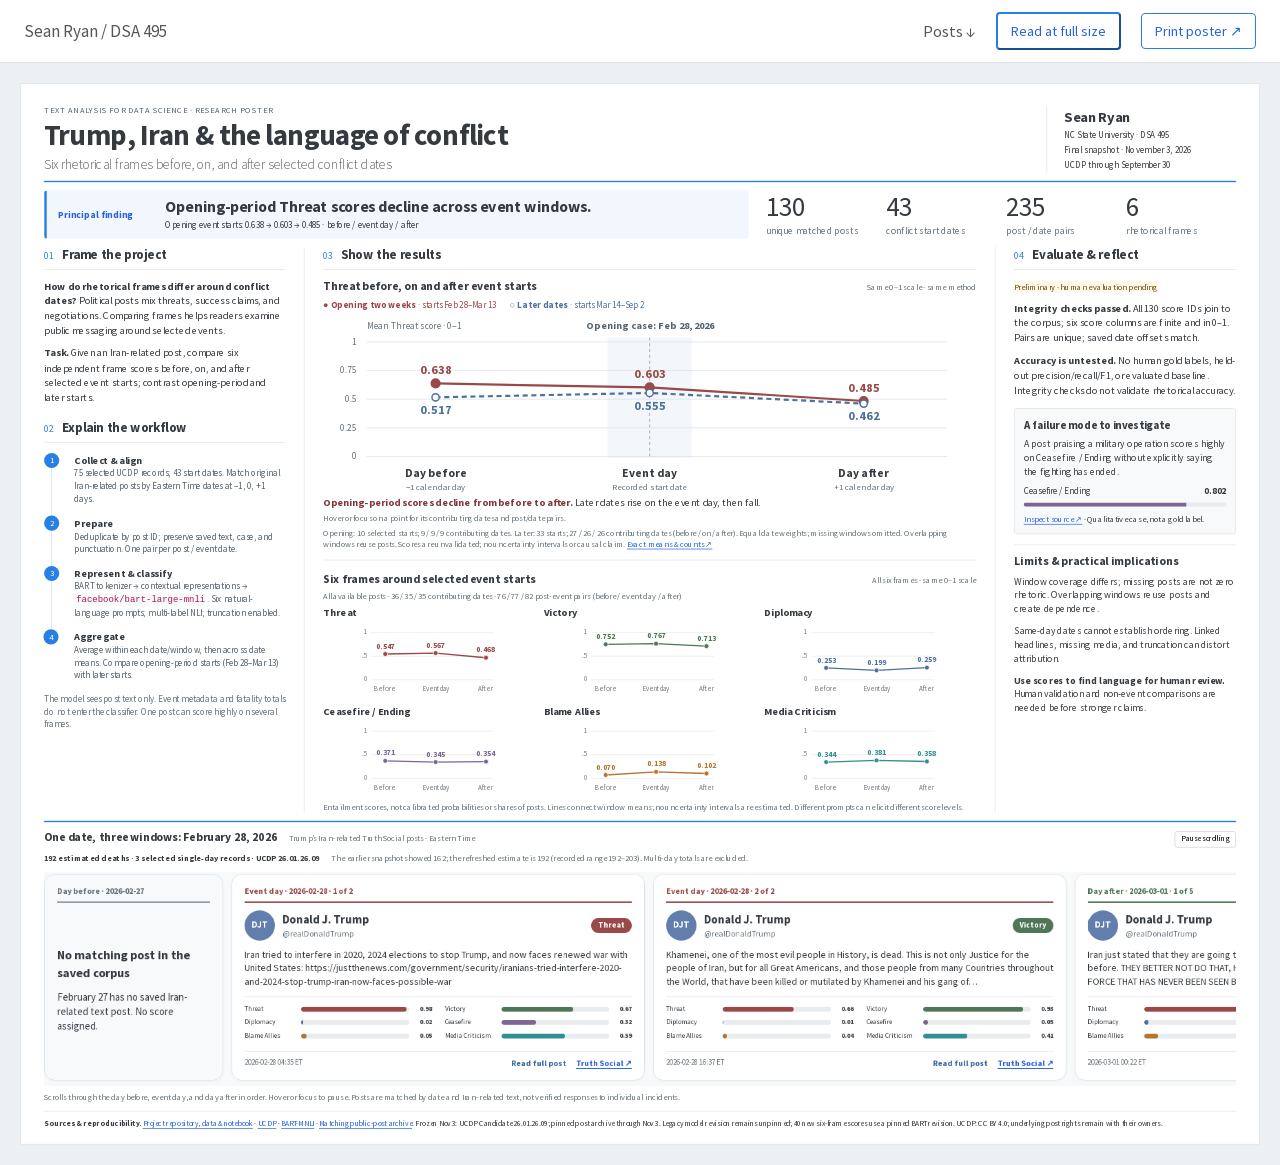
==== commit a8f2a0d2: "Label February 28 case and start scrolling automatically" ====
--- a/docs/index.html
+++ b/docs/index.html
@@ -3,10 +3,10 @@
 <meta charset="utf-8"><meta name="viewport" content="width=device-width,initial-scale=1">
 <meta name="description" content="Sean Ryan's DSA 495 research poster: six rhetorical frames in Trump's Iran-related Truth Social posts around selected conflict dates.">
 <meta name="color-scheme" content="light"><title>Trump, Iran & the language of conflict · Sean Ryan</title>
-<link rel="stylesheet" href="portfolio.css?v=964e99d72c0f"><link rel="stylesheet" href="poster-layout.css?v=964e99d72c0f">
+<link rel="stylesheet" href="portfolio.css?v=fb4af6ff4d7c"><link rel="stylesheet" href="poster-layout.css?v=fb4af6ff4d7c">
 </head><body class="poster-page">
 <a class="skip" href="#poster">Skip to research poster</a>
-<header class="toolbar"><span class="brand">Sean Ryan / DSA 495</span><nav aria-label="Poster controls"><a href="#ribbon-title">Posts ↓</a><button id="fit-toggle" type="button" aria-pressed="true">Read at full size</button><a id="print" class="print-link" href="research-poster.pdf?v=964e99d72c0f" target="_blank" rel="noopener">Print poster ↗</a></nav></header>
+<header class="toolbar"><span class="brand">Sean Ryan / DSA 495</span><nav aria-label="Poster controls"><a href="#ribbon-title">Posts ↓</a><button id="fit-toggle" type="button" aria-pressed="true">Read at full size</button><a id="print" class="print-link" href="research-poster.pdf?v=fb4af6ff4d7c" target="_blank" rel="noopener">Print poster ↗</a></nav></header>
 <main><div class="poster-stage"><article class="paper" id="poster" aria-labelledby="title">
 <header class="masthead"><div><p class="eyebrow">Text analysis for data science · Research poster</p><h1 id="title">Trump, Iran &amp; the language of conflict</h1><p class="dek">Six rhetorical frames before, on, and after selected conflict dates</p></div><div class="byline"><b>Sean Ryan</b><span>NC State University · DSA 495</span><span>Final snapshot · November 3, 2026</span><span>UCDP through September 30</span></div></header>
 <div class="headline-row"><section class="takeaway" aria-labelledby="finding-title"><span class="label">Principal finding</span><h2 id="finding-title">Opening-period Threat scores decline across event windows.</h2><p>Opening event starts: 0.638 → 0.603 → 0.485 · before / event day / after</p></section><div class="snapshot" aria-label="Dataset size"><div class="stat"><strong>130</strong><span>unique matched posts</span></div><div class="stat"><strong>43</strong><span>conflict start dates</span></div><div class="stat"><strong>235</strong><span>post / date pairs</span></div><div class="stat"><strong>6</strong><span>rhetorical frames</span></div></div></div>
@@ -20,7 +20,7 @@
 <section class="column evaluation" aria-labelledby="evaluation"><h2 class="section-title" id="evaluation"><span>04</span> Evaluate &amp; reflect</h2><span class="review-status">Preliminary · human evaluation pending</span><p><b>Integrity checks passed.</b> All 130 score IDs join to the corpus; six score columns are finite and in 0–1. Pairs are unique; saved date offsets match.</p><p><b>Accuracy is untested.</b> No human gold labels, held-out precision/recall/F1, or evaluated baseline. Integrity checks do not validate rhetorical accuracy.</p><div class="error-example"><h3>A failure mode to investigate</h3><p>A post praising a military operation scores highly on Ceasefire / Ending without explicitly saying the fighting has ended.</p><div class="score"><span>Ceasefire / Ending</span><b>0.802</b></div><div class="bar" aria-hidden="true"><span></span></div><p><a href="https://trumpstruth.org" id="example-link" target="_blank" rel="noopener">Inspect source ↗</a> · Qualitative case, not a gold label.</p></div><div class="caution"><h3>Limits &amp; practical implications</h3><p>Window coverage differs; missing posts are not zero rhetoric. Overlapping windows reuse posts and create dependence.</p><p>Same-day dates cannot establish ordering. Linked headlines, missing media, and truncation can distort attribution.</p><p><b>Use scores to find language for human review.</b> Human validation and non-event comparisons are needed before stronger claims.</p></div></section>
 </div>
 <section class="post-ribbon event-case" aria-labelledby="ribbon-title"><div class="ribbon-heading"><h2 id="ribbon-title">One date, three windows: February 28, 2026</h2><p>Trump’s Iran-related Truth Social posts · Eastern Time</p><button id="ribbon-pause" type="button" aria-pressed="false">Pause scrolling</button></div><p class="case-context"><b id="case-estimate"></b><span>The earlier snapshot showed 162; the refreshed estimate is 192 (recorded range 192–203). Multi-day totals are excluded.</span></p><div class="ribbon-window" id="ribbon-window" tabindex="0" aria-label="Scrolling February 27 to March 1 post cards. Hover or focus to pause; use Read full post for details."><div class="ribbon-track" id="ribbon-track"></div></div><p class="case-note">Scrolls through the day before, event day, and day after in order. Hover or focus to pause. Posts are matched by date and Iran-related text, not verified responses to individual incidents.</p><div id="print-excerpts" class="print-excerpts"></div></section>
-<footer class="poster-footer"><p><b>Sources &amp; reproducibility.</b> <a href="https://github.com/Strokeofluck/DSA495-trump-iran-rhetoric-analysis">Project repository, data &amp; notebook</a> · <a href="https://ucdp.uu.se/downloads/">UCDP</a> · <a href="https://huggingface.co/facebook/bart-large-mnli">BART-MNLI</a> · <a href="https://huggingface.co/datasets/Cameronk199/donald-trump-truth-social-posts">Matching public-post archive</a>. Frozen Nov 3: UCDP Candidate 26.01.26.09; pinned post archive through Nov 3. Legacy model revision remains unpinned; 40 new six-frame scores use a pinned BART revision. UCDP: CC BY 4.0; underlying post rights remain with their owners.</p><p><b>AI-use statement.</b> Sean directed the project. Codex helped refresh sources, reconcile event IDs, rebuild matches and figures, and verify the poster. BART scored 40 new texts on six frames; 90 matching legacy scores were retained. Human review and oral defense remain Sean’s responsibility; see the repository for the fuller history.</p></footer>
+<footer class="poster-footer"><p><b>Sources &amp; reproducibility.</b> <a href="https://github.com/Strokeofluck/DSA495-trump-iran-rhetoric-analysis">Project repository, data &amp; notebook</a> · <a href="https://ucdp.uu.se/downloads/">UCDP</a> · <a href="https://huggingface.co/facebook/bart-large-mnli">BART-MNLI</a> · <a href="https://huggingface.co/datasets/Cameronk199/donald-trump-truth-social-posts">Matching public-post archive</a>. Frozen Nov 3: UCDP Candidate 26.01.26.09; pinned post archive through Nov 3. Legacy model revision remains unpinned; 40 new six-frame scores use a pinned BART revision. UCDP: CC BY 4.0; underlying post rights remain with their owners.</p></footer>
 </article></div></main>
 <dialog id="post-dialog" aria-labelledby="post-dialog-title"><header><h2 id="post-dialog-title">Corpus post</h2><button id="post-close" type="button" aria-label="Close full post">×</button></header><p id="post-date"></p><p id="post-full-text"></p><div id="post-scores"></div><a id="post-source" target="_blank" rel="noopener">Read archived source ↗</a></dialog>
 <script id="evidence-data" type="application/json">{"frames": ["Threat", "Victory", "Diplomacy", "Ceasefire / Ending", "Blame Allies", "Media Criticism"], "windows": [-1, 0, 1], "snapshot": {"posts": 130, "pairs": 235, "dates": 43, "first": "2026-02-28", "last": "2026-09-02", "overlapping_posts": 79, "extra_links": 105}, "summaries": {"available": {"dates": 43, "coverage": [36, 35, 35], "rows": [76, 77, 82], "means": {"Threat": [0.5467640140645758, 0.5671012929923988, 0.46792084189037614], "Victory": [0.7524230456178042, 0.7667417105689778, 0.7130224919038647], "Diplomacy": [0.25305440760362047, 0.19919302425386073, 0.25872927624144637], "Ceasefire / Ending": [0.3711649401747208, 0.3447410712040783, 0.35418913073871017], "Blame Allies": [0.06965005085159512, 0.13769261126165344, 0.10195156585236656], "Media Criticism": [0.34352277055451713, 0.38062953398696014, 0.35753760482051544]}}}, "event_context": {"events": [{"date": "2026-02-28", "records": [{"id": "620876", "relid": "IRN-2026-1-18868-4", "year": "2026", "active_year": "true", "code_status": "Check deaths", "type_of_violence": "1", "conflict_dset_id": "", "conflict_new_id": "16905", "conflict_name": "Iran - Israel, United States of America", "dyad_dset_id": "18868", "dyad_new_id": "18868", "dyad_name": "Government of Iran - Government of Israel, Government of United States of America", "side_a_dset_id": "114", "side_a_new_id": "114", "side_a": "Government of Iran", "side_b_dset_id": "9865", "side_b_new_id": "9865", "side_b": "Government of Israel, Government of United States of America", "number_of_sources": "9", "source_article": "\"Agence France Presse,2026-02-28,Death toll in strike on southern Iran school reaches 40: state media\";\"Agence France Presse,2026-02-28,Death toll from attack on school in Iran's south rises to 85: judiciary\";\"Agence France Presse,2026-03-01,Iran Red Crescent says death toll from strike that hit school in south now 108\";\"Agence France Presse,2026-03-04,Children must not be 'collateral damage' in Mideast war: UN experts\";\"Agence France Presse,2026-04-28,Iran says Minab school strike death toll 155: state TV\";\"Xinhua News Agency,2026-03-01,1st LD Writethru: Death toll rises to 148 in U.S.-Israeli attack on Iranian school\";\"Amnesty International,2026-03-16,USA/Iran: Those responsible for deadly and unlawful US strike on school that killed over 100 children must be held accountable\";\"Airwars,2026-09-10,USIR260228a\";\"Human Rights Activists Agency (HRANA),2026-05-18,US-Israeli Military Operations in Iran\"", "source_office": "Agence France Presse;Agence France Presse;Agence France Presse;Agence France Presse;Agence France Presse;Xinhua News Agency;Amnesty International;Airwars;Human Rights Activists Agency (HRANA)", "source_date": "2026-02-28;2026-02-28;2026-03-01;2026-03-04;2026-04-28;2026-03-01;2026-03-16;2026-09-10;2026-05-18", "source_headline": "Death toll in strike on southern Iran school reaches 40: state media;Death toll from attack on school in Iran's south rises to 85: judiciary;Iran Red Crescent says death toll from strike that hit school in south now 108;Children must not be 'collateral damage' in Mideast war: UN experts;Iran says Minab school strike death toll 155: state TV;1st LD Writethru: Death toll rises to 148 in U.S.-Israeli attack on Iranian school;USA/Iran: Those responsible for deadly and unlawful US strike on school that killed over 100 children must be held accountable;USIR260228a;US-Israeli Military Operations in Iran", "source_original": "Iranian television, Tasnim news agency, Amnesty; HRANA, Airwars", "where_prec": "1", "where_coordinates": "Minab town", "where_description": "Minab , Hormozgan province", "adm_1": "Hormozgan province", "adm_2": "Minab county", "latitude": "27.149158", "longitude": "57.074776", "geom_wkt": "POINT (57.074776 27.149158)", "priogrid_gid": "168955", "country": "Iran", "country_id": "630", "region": "Middle East", "event_clarity": "1", "date_prec": "1", "date_start": "2026-02-28", "date_end": "2026-02-28", "deaths_a": "0", "deaths_b": "0", "deaths_civilians": "157", "deaths_unknown": "0", "best": 157.0, "high": 168.0, "low": 157.0, "gwnoa": "630", "gwnob": "", "ucdp_release": "26.01.26.09", "us_involvement": "Joint US-Israel", "involvement_evidence": "1st LD Writethru: Death toll rises to 148 in U.S.-Israeli attack on Iranian school", "bounds_valid": true}, {"id": "620877", "relid": "IRN-2026-1-18868-3", "year": "2026", "active_year": "true", "code_status": "Clear", "type_of_violence": "1", "conflict_dset_id": "", "conflict_new_id": "16905", "conflict_name": "Iran - Israel, United States of America", "dyad_dset_id": "18868", "dyad_new_id": "18868", "dyad_name": "Government of Iran - Government of Israel, Government of United States of America", "side_a_dset_id": "114", "side_a_new_id": "114", "side_a": "Government of Iran", "side_b_dset_id": "9865", "side_b_new_id": "9865", "side_b": "Government of Israel, Government of United States of America", "number_of_sources": "7", "source_article": "\"Agence France Presse,2026-02-28,Israel army says Iran Guards chief Mohammad Pakpour killed in strikes\";\"Agence France Presse,2026-03-01,Iran leader Khamenei killed in massive US and Israeli attack\";\"Airwars,2026-08-11,JIR260228g\";\"Iran International,2026-02-28,Israeli military lists senior Iranian officials killed in airstrikes\";\"BBC Monitoring News Alert,2026-03-01,Khamenei killed in US-Israeli strike, Iran confirms\n\nCR \n\nSource: Islamic Republic of Iran News Network (IRINN), Tehran, in Persian 0128 GMT 1 Mar 26\";\"Human Rights Activists Agency (HRANA),2026-05-18,US-Israeli Military Operations in Iran\";\"IRIB News,2026-03-05,Funeral of the military body of martyr Reza Azari Nasab in Dehdasht\"", "source_office": "Agence France Presse;Agence France Presse;Airwars;Iran International;BBC Monitoring News Alert;Human Rights Activists Agency (HRANA);IRIB News", "source_date": "2026-02-28;2026-03-01;2026-08-11;2026-02-28;2026-03-01;2026-05-18;2026-03-05", "source_headline": "Israel army says Iran Guards chief Mohammad Pakpour killed in strikes;Iran leader Khamenei killed in massive US and Israeli attack;JIR260228g;Israeli military lists senior Iranian officials killed in airstrikes;Khamenei killed in US-Israeli strike, Iran confirms\n\nCR \n\nSource: Islamic Republic of Iran News Network (IRINN), Tehran, in Persian 0128 GMT 1 Mar 26;US-Israeli Military Operations in Iran;Funeral of the military body of martyr Reza Azari Nasab in Dehdasht", "source_original": "Israeli military, President Donald Trump, Iranian state media; HRANA", "where_prec": "1", "where_coordinates": "Tehran city", "where_description": "Tehran", "adm_1": "Tehran province", "adm_2": "Tehran county", "latitude": "35.696111", "longitude": "51.423056", "geom_wkt": "POINT (51.423056 35.696111)", "priogrid_gid": "181183", "country": "Iran", "country_id": "630", "region": "Middle East", "event_clarity": "1", "date_prec": "1", "date_start": "2026-02-28", "date_end": "2026-02-28", "deaths_a": "28", "deaths_b": "0", "deaths_civilians": "5", "deaths_unknown": "0", "best": 33.0, "high": 33.0, "low": 33.0, "gwnoa": "630", "gwnob": "", "ucdp_release": "26.01.26.09", "us_involvement": "Joint US-Israel", "involvement_evidence": "Iran leader Khamenei killed in massive US and Israeli attack", "bounds_valid": true}, {"id": "621091", "relid": "IRN-2026-1-18868-1", "year": "2026", "active_year": "true", "code_status": "Check deaths", "type_of_violence": "1", "conflict_dset_id": "", "conflict_new_id": "16905", "conflict_name": "Iran - Israel, United States of America", "dyad_dset_id": "18868", "dyad_new_id": "18868", "dyad_name": "Government of Iran - Government of Israel, Government of United States of America", "side_a_dset_id": "114", "side_a_new_id": "114", "side_a": "Government of Iran", "side_b_dset_id": "9865", "side_b_new_id": "9865", "side_b": "Government of Israel, Government of United States of America", "number_of_sources": "3", "source_article": "\"Agence France Presse,2026-03-02,Iran Red Crescent says 555 people killed in Iran since start of war\";\"Agence France Presse,2026-03-03,Iran Red Crescent says 787 killed so far since war began\";\"Al Jazeera English,2026-03-01,US-Israel attacks on Iran: Death toll and injuries live tracker\"", "source_office": "Agence France Presse;Agence France Presse;Al Jazeera English", "source_date": "2026-03-02;2026-03-03;2026-03-01", "source_headline": "Iran Red Crescent says 555 people killed in Iran since start of war;Iran Red Crescent says 787 killed so far since war began;US-Israel attacks on Iran: Death toll and injuries live tracker", "source_original": "Iranian Red Crescent Society, official state-linked media", "where_prec": "6", "where_coordinates": "Iran", "where_description": "Iran", "adm_1": "", "adm_2": "", "latitude": "32.000000", "longitude": "53.000000", "geom_wkt": "POINT (53 32)", "priogrid_gid": "176147", "country": "Iran", "country_id": "630", "region": "Middle East", "event_clarity": "2", "date_prec": "2", "date_start": "2026-02-28", "date_end": "2026-03-01", "deaths_a": "0", "deaths_b": "0", "deaths_civilians": "0", "deaths_unknown": "130", "best": 130.0, "high": 130.0, "low": 130.0, "gwnoa": "630", "gwnob": "", "ucdp_release": "26.01.26.09", "us_involvement": "Joint US-Israel", "involvement_evidence": "US-Israel attacks on Iran: Death toll and injuries live tracker", "bounds_valid": true}, {"id": "625182", "relid": "IRN-2026-1-18868-31", "year": "2026", "active_year": "true", "code_status": "Check deaths", "type_of_violence": "1", "conflict_dset_id": "", "conflict_new_id": "16905", "conflict_name": "Iran - Israel, United States of America", "dyad_dset_id": "18868", "dyad_new_id": "18868", "dyad_name": "Government of Iran - Government of Israel, Government of United States of America", "side_a_dset_id": "114", "side_a_new_id": "114", "side_a": "Government of Iran", "side_b_dset_id": "9865", "side_b_new_id": "9865", "side_b": "Government of Israel, Government of United States of America", "number_of_sources": "15", "source_article": "\"Agence France Presse,2026-04-18,Iran reports 3,468 dead in war with US, Israel: official\";\"Agence France Presse,2026-03-04,Iran state media says more than 1,000 killed in strikes\";\"Agence France Presse,2026-03-05,Iranian state-run foundation says 1,230 killed in strikes\";\"Associated Press Newswires,2026-03-04,Iranian government agency says at least 1,045 people have been killed in the war so far\";\"Xinhua News Agency,2026-03-07,1st LD Writethru: At least 1,332 Iranian civilians killed in U.S.-Israeli airstrikes: Iran's UN envoy\";\"Xinhua News Agency,2026-03-09,1st LD Writethru: Israeli military says about 1,900 Iranian soldiers, commanders killed in strikes\";\"Xinhua News Agency,2026-03-16,1st LD Writethru: U.S.-Israeli strikes kill 226 women, 204 children in Iran -- media\";\"Al Jazeera English,2026-03-27,Iran emergency workers search for survivors after deadly US-Israel attacks\";\"Al Jazeera English,2026-03-09,Iran says 1,255 people killed in US-Israeli attacks, mostly civilians\";\"Al Jazeera English,2026-03-11,Iran war live: Israel hits Lebanon, Hormuz fears rise, Gulf states attacked\n\n\nAU \n\n\nMariamne Everett, Elis Gjevori, Tim Hume\";\"Al Jazeera English,2026-03-13,Explosions near Tehran al-Quds Day march in solidarity with Palestinians\";\"Hengaw,2026-04-08,At least 7,650 killed in 40 days of war, including 1,030 civilians — Hengaw’s tenth report\";\"BBC Monitoring News Alert,2026-04-12,Iran says identities of 3,375 killed in 40‑day war confirmed\n\nCR \n\nSource: Islamic Republic News Agency (IRNA) website, Tehran, in Persian 1207 GMT 12 Apr 26\";\"BBC Monitoring News Alert,2026-04-26,Iran puts war death toll at 3,468, says 45% were civilians\n\nCR \n\nSource: Tasnim news agency, Tehran, in Persian 0913 GMT 26 Apr 26\";\"Human Rights Activists News Agency,2026-03-31,Day 32 of U.S. and Israeli Attacks on Iran: Strikes Focused on Central Regions of the Country\"", "source_office": "Agence France Presse;Agence France Presse;Agence France Presse;Associated Press Newswires;Xinhua News Agency;Xinhua News Agency;Xinhua News Agency;Al Jazeera English;Al Jazeera English;Al Jazeera English;Al Jazeera English;Hengaw;BBC Monitoring News Alert;BBC Monitoring News Alert;Human Rights Activists News Agency", "source_date": "2026-04-18;2026-03-04;2026-03-05;2026-03-04;2026-03-07;2026-03-09;2026-03-16;2026-03-27;2026-03-09;2026-03-11;2026-03-13;2026-04-08;2026-04-12;2026-04-26;2026-03-31", "source_headline": "Iran reports 3,468 dead in war with US, Israel: official;Iran state media says more than 1,000 killed in strikes;Iranian state-run foundation says 1,230 killed in strikes;Iranian government agency says at least 1,045 people have been killed in the war so far;1st LD Writethru: At least 1,332 Iranian civilians killed in U.S.-Israeli airstrikes: Iran's UN envoy;1st LD Writethru: Israeli military says about 1,900 Iranian soldiers, commanders killed in strikes;1st LD Writethru: U.S.-Israeli strikes kill 226 women, 204 children in Iran -- media;Iran emergency workers search for survivors after deadly US-Israel attacks;Iran says 1,255 people killed in US-Israeli attacks, mostly civilians;Iran war live: Israel hits Lebanon, Hormuz fears rise, Gulf states attacked\n\n\nAU \n\n\nMariamne Everett, Elis Gjevori, Tim Hume;Explosions near Tehran al-Quds Day march in solidarity with Palestinians;At least 7,650 killed in 40 days of war, including 1,030 civilians — Hengaw’s tenth report;Iran says identities of 3,375 killed in 40‑day war confirmed\n\nCR \n\nSource: Islamic Republic News Agency (IRNA) website, Tehran, in Persian 1207 GMT 12 Apr 26;Iran puts war death toll at 3,468, says 45% were civilians\n\nCR \n\nSource: Tasnim news agency, Tehran, in Persian 0913 GMT 26 Apr 26;Day 32 of U.S. and Israeli Attacks on Iran: Strikes Focused on Central Regions of the Country", "source_original": "Iranian government, Iran's UN ambassador, HRANA, Hengaw", "where_prec": "6", "where_coordinates": "Iran", "where_description": "", "adm_1": "", "adm_2": "", "latitude": "32.000000", "longitude": "53.000000", "geom_wkt": "POINT (53 32)", "priogrid_gid": "176147", "country": "Iran", "country_id": "630", "region": "Middle East", "event_clarity": "2", "date_prec": "5", "date_start": "2026-02-28", "date_end": "2026-04-07", "deaths_a": "722", "deaths_b": "0", "deaths_civilians": "823", "deaths_unknown": "224", "best": 1769.0, "high": 1533.0, "low": 1781.0, "gwnoa": "630", "gwnob": "", "ucdp_release": "26.01.26.09", "us_involvement": "Joint US-Israel", "involvement_evidence": "Iran reports 3,468 dead in war with US, Israel: official", "bounds_valid": false}, {"id": "625367", "relid": "IRN-2026-1-18868-57", "year": "2026", "active_year": "true", "code_status": "Clear", "type_of_violence": "1", "conflict_dset_id": "", "conflict_new_id": "16905", "conflict_name": "Iran - Israel, United States of America", "dyad_dset_id": "18868", "dyad_new_id": "18868", "dyad_name": "Government of Iran - Government of Israel, Government of United States of America", "side_a_dset_id": "114", "side_a_new_id": "114", "side_a": "Government of Iran", "side_b_dset_id": "9865", "side_b_new_id": "9865", "side_b": "Government of Israel, Government of United States of America", "number_of_sources": "1", "source_article": "\"Xinhua News Agency,2026-03-29,5 killed in U.S.-Israeli raid on port city in Iran\"", "source_office": "Xinhua News Agency", "source_date": "2026-03-29", "source_headline": "5 killed in U.S.-Israeli raid on port city in Iran", "source_original": "official news agency IRNA", "where_prec": "4", "where_coordinates": "Hormozgan province", "where_description": "Hormozgan Province", "adm_1": "Hormozgan province", "adm_2": "", "latitude": "27.188400", "longitude": "56.276800", "geom_wkt": "POINT (56.2768 27.1884)", "priogrid_gid": "168953", "country": "Iran", "country_id": "630", "region": "Middle East", "event_clarity": "2", "date_prec": "4", "date_start": "2026-02-28", "date_end": "2026-03-29", "deaths_a": "0", "deaths_b": "0", "deaths_civilians": "0", "deaths_unknown": "6", "best": 6.0, "high": 6.0, "low": 6.0, "gwnoa": "630", "gwnob": "", "ucdp_release": "26.01.26.09", "us_involvement": "Joint US-Israel", "involvement_evidence": "5 killed in U.S.-Israeli raid on port city in Iran", "bounds_valid": true}, {"id": "625374", "relid": "IRN-2026-1-18868-63", "year": "2026", "active_year": "true", "code_status": "Check deaths", "type_of_violence": "1", "conflict_dset_id": "", "conflict_new_id": "16905", "conflict_name": "Iran - Israel, United States of America", "dyad_dset_id": "18868", "dyad_new_id": "18868", "dyad_name": "Government of Iran - Government of Israel, Government of United States of America", "side_a_dset_id": "114", "side_a_new_id": "114", "side_a": "Government of Iran", "side_b_dset_id": "9865", "side_b_new_id": "9865", "side_b": "Government of Israel, Government of United States of America", "number_of_sources": "1", "source_article": "\"Xinhua News Agency,2026-04-03,1st LD Writethru: Death toll rises to 13 from U.S.-Israeli attacks on bridge in N. Iran\"", "source_office": "Xinhua News Agency", "source_date": "2026-04-03", "source_headline": "1st LD Writethru: Death toll rises to 13 from U.S.-Israeli attacks on bridge in N. Iran", "source_original": "director general of the provincial Foundation of Martyrs and Veterans Affairs", "where_prec": "4", "where_coordinates": "Alborz province", "where_description": "Alborz province", "adm_1": "Alborz province", "adm_2": "", "latitude": "35.816667", "longitude": "50.966667", "geom_wkt": "POINT (50.966667 35.816667)", "priogrid_gid": "181182", "country": "Iran", "country_id": "630", "region": "Middle East", "event_clarity": "2", "date_prec": "5", "date_start": "2026-02-28", "date_end": "2026-04-03", "deaths_a": "0", "deaths_b": "0", "deaths_civilians": "16", "deaths_unknown": "0", "best": 16.0, "high": 16.0, "low": 16.0, "gwnoa": "630", "gwnob": "", "ucdp_release": "26.01.26.09", "us_involvement": "Joint US-Israel", "involvement_evidence": "1st LD Writethru: Death toll rises to 13 from U.S.-Israeli attacks on bridge in N. Iran", "bounds_valid": true}, {"id": "629399", "relid": "IRN-2026-1-18868-101", "year": "2026", "active_year": "true", "code_status": "Clear", "type_of_violence": "1", "conflict_dset_id": "", "conflict_new_id": "16905", "conflict_name": "Iran - Israel, United States of America", "dyad_dset_id": "18868", "dyad_new_id": "18868", "dyad_name": "Government of Iran - Government of Israel, Government of United States of America", "side_a_dset_id": "114", "side_a_new_id": "114", "side_a": "Government of Iran", "side_b_dset_id": "9865", "side_b_new_id": "9865", "side_b": "Government of Israel, Government of United States of America", "number_of_sources": "1", "source_article": "\"Al Jazeera English,2026-05-01,More than 40 Iranian seafarers killed during US-Israeli war: Union leader\n\n\nAU \n\n\nErin Hale\"", "source_office": "Al Jazeera English", "source_date": "2026-05-01", "source_headline": "More than 40 Iranian seafarers killed during US-Israeli war: Union leader\n\n\nAU \n\n\nErin Hale", "source_original": "The Iranian Merchant Mariners Syndicate", "where_prec": "7", "where_coordinates": "Strait of Hormuz", "where_description": "", "adm_1": "", "adm_2": "", "latitude": "26.660000", "longitude": "56.520000", "geom_wkt": "POINT (56.52 26.66)", "priogrid_gid": "168234", "country": "Iran", "country_id": "630", "region": "Middle East", "event_clarity": "2", "date_prec": "5", "date_start": "2026-02-28", "date_end": "2026-04-01", "deaths_a": "0", "deaths_b": "0", "deaths_civilians": "44", "deaths_unknown": "0", "best": 44.0, "high": 44.0, "low": 44.0, "gwnoa": "630", "gwnob": "", "ucdp_release": "26.01.26.09", "us_involvement": "Joint US-Israel", "involvement_evidence": "More than 40 Iranian seafarers killed during US-Israeli war: Union leader\n\n\nAU \n\n\nErin Hale", "bounds_valid": true}, {"id": "641048", "relid": "IRN-2026-1-18868-402", "year": "2026", "active_year": "true", "code_status": "Clear", "type_of_violence": "1", "conflict_dset_id": "", "conflict_new_id": "16905", "conflict_name": "Iran - Israel, United States of America", "dyad_dset_id": "18868", "dyad_new_id": "18868", "dyad_name": "Government of Iran - Government of Israel, Government of United States of America", "side_a_dset_id": "114", "side_a_new_id": "114", "side_a": "Government of Iran", "side_b_dset_id": "9865", "side_b_new_id": "9865", "side_b": "Government of Israel, Government of United States of America", "number_of_sources": "2", "source_article": "\"Mehr News,2026-03-03,Funeral ceremony for two martyrs of the Zionist-American regime attacks in Gachsaran\";\"Human Rights Activists Agency (HRANA),2026-05-18,US-Israeli Military Operations in Iran\"", "source_office": "Mehr News;Human Rights Activists Agency (HRANA)", "source_date": "2026-03-03;2026-05-18", "source_headline": "Funeral ceremony for two martyrs of the Zionist-American regime attacks in Gachsaran;US-Israeli Military Operations in Iran", "source_original": "", "where_prec": "1", "where_coordinates": "Bandar Abbas town", "where_description": "Bandar Abbas town", "adm_1": "Hormozgan province", "adm_2": "Bandar Abbas county", "latitude": "27.186500", "longitude": "56.280800", "geom_wkt": "POINT (56.2808 27.1865)", "priogrid_gid": "168953", "country": "Iran", "country_id": "630", "region": "Middle East", "event_clarity": "1", "date_prec": "1", "date_start": "2026-02-28", "date_end": "2026-02-28", "deaths_a": "2", "deaths_b": "0", "deaths_civilians": "0", "deaths_unknown": "0", "best": 2.0, "high": 2.0, "low": 2.0, "gwnoa": "630", "gwnob": "", "ucdp_release": "26.01.26.09", "us_involvement": "Joint US-Israel", "involvement_evidence": "Funeral ceremony for two martyrs of the Zionist-American regime attacks in Gachsaran", "bounds_valid": true}], "same_day_records": 3, "bounds_valid": true, "fatalities": 192.0, "low": 192.0, "high": 203.0, "windows": {"-1": [], "0": [{"truth_id": "116147572522796874", "content_text": "Iran tried to interfere in 2020, 2024 elections to stop Trump, and now faces renewed war with United States:\nhttps://justthenews.com/government/security/iranians-tried-interfere-2020-and-2024-stop-trump-iran-now-faces-possible-war", "source_url": "https://trumpstruth.org/statuses/36993", "truth_url": "https://truthsocial.com/@realDonaldTrump/116147572522796874", "created_at_et": "2026-02-28T04:35:00-05:00", "post_date_et": "2026-02-28", "scores": {"Threat": 0.976250171661377, "Victory": 0.668383002281189, "Diplomacy": 0.01794605515897274, "Ceasefire / Ending": 0.3215133547782898, "Blame Allies": 0.05274178087711334, "Media Criticism": 0.5899282097816467}}, {"truth_id": "116150413051904167", "content_text": "Khamenei, one of the most evil people in History, is dead. This is not only Justice for the people of Iran, but for all Great Americans, and those people from many Countries throughout the World, that have been killed or mutilated by Khamenei and his gang of bloodthirsty THUGS. He was unable to avoid our Intelligence and Highly Sophisticated Tracking Systems and, working closely with Israel, there was not a thing he, or the other leaders that have been killed along with him, could do. This is the single greatest chance for the Iranian people to take back their Country. We are hearing that many of their IRGC, Military, and other Security and Police Forces, no longer want to fight, and are looking for Immunity from us. As I said last night, “Now they can have Immunity, later they only get Death!” Hopefully, the IRGC and Police will peacefully merge with the Iranian Patriots, and work together as a unit to bring back the Country to the Greatness it deserves. That process should soon be starting in that, not only the death of Khamenei but the Country has been, in only one day, very much destroyed and, even, obliterated. The heavy and pinpoint bombing, however, will continue, uninterrupted throughout the week or, as long as necessary to achieve our objective of PEACE THROUGHOUT THE MIDDLE EAST AND, INDEED, THE WORLD!\nThank you for your attention to this matter.\nPRESIDENT DONALD J. TRUMP", "source_url": "https://trumpstruth.org/statuses/36996", "truth_url": "https://truthsocial.com/@realDonaldTrump/116150413051904167", "created_at_et": "2026-02-28T16:37:00-05:00", "post_date_et": "2026-02-28", "scores": {"Threat": 0.6603316068649292, "Victory": 0.9272257685661316, "Diplomacy": 0.008016420528292656, "Ceasefire / Ending": 0.0473259761929512, "Blame Allies": 0.03659890219569206, "Media Criticism": 0.4097610116004944}}], "1": [{"truth_id": "116152241303132753", "content_text": "Iran just stated that they are going to hit very hard today, harder than they have ever been hit before. THEY BETTER NOT DO THAT, HOWEVER, BECAUSE IF THEY DO, WE WILL HIT THEM WITH A FORCE THAT HAS NEVER BEEN SEEN BEFORE! Thank you for your attention to this matter! President DONALD J. TRUMP", "source_url": "https://trumpstruth.org/statuses/36999", "truth_url": "https://truthsocial.com/@realDonaldTrump/116152241303132753", "created_at_et": "2026-03-01T00:22:00-05:00", "post_date_et": "2026-03-01", "scores": {"Threat": 0.9986249208450317, "Victory": 0.9697151780128479, "Diplomacy": 0.03806738927960396, "Ceasefire / Ending": 0.02404491789638996, "Blame Allies": 0.13057801127433777, "Media Criticism": 0.45675480365753174}}, {"truth_id": "116152251973821428", "content_text": "Iran just stated that they are going to hit very hard today, harder than they have ever hit before. THEY BETTER NOT DO THAT, HOWEVER, BECAUSE IF THEY DO, WE WILL HIT THEM WITH A FORCE THAT HAS NEVER BEEN SEEN BEFORE! Thank you for your attention to this matter! President DONALD J. TRUMP", "source_url": "https://trumpstruth.org/statuses/37000", "truth_url": "https://truthsocial.com/@realDonaldTrump/116152251973821428", "created_at_et": "2026-03-01T00:25:00-05:00", "post_date_et": "2026-03-01", "scores": {"Threat": 0.9985907077789307, "Victory": 0.9795204401016235, "Diplomacy": 0.13388122618198395, "Ceasefire / Ending": 0.03022809885442257, "Blame Allies": 0.1934395581483841, "Media Criticism": 0.4854225218296051}}, {"truth_id": "116153963970975385", "content_text": "Michael Goodwin: The death of Ayatollah Khamenei instantly makes the world a better place: https://nypost.com/2026/02/28/opinion/trump-stood-by-his-words-and-attacked-iran-ending-the-reign-of-khamenei/", "source_url": "https://trumpstruth.org/statuses/37001", "truth_url": "https://truthsocial.com/@realDonaldTrump/116153963970975385", "created_at_et": "2026-03-01T07:40:00-05:00", "post_date_et": "2026-03-01", "scores": {"Threat": 0.9953094720840454, "Victory": 0.952526867389679, "Diplomacy": 0.04044588282704353, "Ceasefire / Ending": 0.6822200417518616, "Blame Allies": 0.056375376880168915, "Media Criticism": 0.27182379364967346}}, {"truth_id": "116154493534592978", "content_text": "Trump’s bold move to rid the world of Iran’s evil regime once and for all: https://nypost.com/2026/02/28/opinion/trumps-bold-move-to-rid-the-world-of-irans-evil-regime-once-and-for-all/", "source_url": "https://trumpstruth.org/statuses/37008", "truth_url": "https://truthsocial.com/@realDonaldTrump/116154493534592978", "created_at_et": "2026-03-01T09:55:00-05:00", "post_date_et": "2026-03-01", "scores": {"Threat": 0.7944393754005432, "Victory": 0.9353222250938416, "Diplomacy": 0.07775414735078812, "Ceasefire / Ending": 0.8927226662635803, "Blame Allies": 0.005695403087884188, "Media Criticism": 0.23128555715084076}}, {"truth_id": "116155069503653714", "content_text": "I have just been informed that we have destroyed and sunk 9 Iranian Naval Ships, some of them relatively large and important. We are going after the rest — They will soon be floating at the bottom of the sea, also! In a different attack, we largely destroyed their Naval Headquarters. Other than that, their Navy is doing very well! PRESIDENT DONALD J. TRUMP", "source_url": "https://trumpstruth.org/statuses/37010", "truth_url": "https://truthsocial.com/@realDonaldTrump/116155069503653714", "created_at_et": "2026-03-01T12:21:00-05:00", "post_date_et": "2026-03-01", "scores": {"Threat": 0.9850311875343323, "Victory": 0.9971661567687988, "Diplomacy": 0.005673352628946304, "Ceasefire / Ending": 0.09065870940685272, "Blame Allies": 0.08502081036567688, "Media Criticism": 0.3783664107322693}}]}}, {"date": "2026-03-01", "records": [{"id": "641062", "relid": "IRN-2026-1-18868-403", "year": "2026", "active_year": "true", "code_status": "Clear", "type_of_violence": "1", "conflict_dset_id": "", "conflict_new_id": "16905", "conflict_name": "Iran - Israel, United States of America", "dyad_dset_id": "18868", "dyad_new_id": "18868", "dyad_name": "Government of Iran - Government of Israel, Government of United States of America", "side_a_dset_id": "114", "side_a_new_id": "114", "side_a": "Government of Iran", "side_b_dset_id": "9865", "side_b_new_id": "9865", "side_b": "Government of Israel, Government of United States of America", "number_of_sources": "1", "source_article": "\"BBC,2026-03-01,Briefing: US-Israeli strikes hit Iran police, military, hospital for second day\"", "source_office": "BBC", "source_date": "2026-03-01", "source_headline": "Briefing: US-Israeli strikes hit Iran police, military, hospital for second day", "source_original": "semi-official ISNA news agency", "where_prec": "1", "where_coordinates": "Kashan town", "where_description": "Kashan, Isfahan Province", "adm_1": "Esfahan province", "adm_2": "Kashan county", "latitude": "33.982370", "longitude": "51.427690", "geom_wkt": "POINT (51.42769 33.98237)", "priogrid_gid": "178303", "country": "Iran", "country_id": "630", "region": "Middle East", "event_clarity": "1", "date_prec": "1", "date_start": "2026-03-01", "date_end": "2026-03-01", "deaths_a": "12", "deaths_b": "0", "deaths_civilians": "0", "deaths_unknown": "0", "best": 12.0, "high": 12.0, "low": 12.0, "gwnoa": "630", "gwnob": "", "ucdp_release": "26.01.26.09", "us_involvement": "Joint US-Israel", "involvement_evidence": "Briefing: US-Israeli strikes hit Iran police, military, hospital for second day", "bounds_valid": true}], "same_day_records": 1, "bounds_valid": true, "fatalities": 12.0, "low": 12.0, "high": 12.0, "windows": {"-1": [{"truth_id": "116147572522796874", "content_text": "Iran tried to interfere in 2020, 2024 elections to stop Trump, and now faces renewed war with United States:\nhttps://justthenews.com/government/security/iranians-tried-interfere-2020-and-2024-stop-trump-iran-now-faces-possible-war", "source_url": "https://trumpstruth.org/statuses/36993", "truth_url": "https://truthsocial.com/@realDonaldTrump/116147572522796874", "created_at_et": "2026-02-28T04:35:00-05:00", "post_date_et": "2026-02-28", "scores": {"Threat": 0.976250171661377, "Victory": 0.668383002281189, "Diplomacy": 0.01794605515897274, "Ceasefire / Ending": 0.3215133547782898, "Blame Allies": 0.05274178087711334, "Media Criticism": 0.5899282097816467}}, {"truth_id": "116150413051904167", "content_text": "Khamenei, one of the most evil people in History, is dead. This is not only Justice for the people of Iran, but for all Great Americans, and those people from many Countries throughout the World, that have been killed or mutilated by Khamenei and his gang of bloodthirsty THUGS. He was unable to avoid our Intelligence and Highly Sophisticated Tracking Systems and, working closely with Israel, there was not a thing he, or the other leaders that have been killed along with him, could do. This is the single greatest chance for the Iranian people to take back their Country. We are hearing that many of their IRGC, Military, and other Security and Police Forces, no longer want to fight, and are looking for Immunity from us. As I said last night, “Now they can have Immunity, later they only get Death!” Hopefully, the IRGC and Police will peacefully merge with the Iranian Patriots, and work together as a unit to bring back the Country to the Greatness it deserves. That process should soon be starting in that, not only the death of Khamenei but the Country has been, in only one day, very much destroyed and, even, obliterated. The heavy and pinpoint bombing, however, will continue, uninterrupted throughout the week or, as long as necessary to achieve our objective of PEACE THROUGHOUT THE MIDDLE EAST AND, INDEED, THE WORLD!\nThank you for your attention to this matter.\nPRESIDENT DONALD J. TRUMP", "source_url": "https://trumpstruth.org/statuses/36996", "truth_url": "https://truthsocial.com/@realDonaldTrump/116150413051904167", "created_at_et": "2026-02-28T16:37:00-05:00", "post_date_et": "2026-02-28", "scores": {"Threat": 0.6603316068649292, "Victory": 0.9272257685661316, "Diplomacy": 0.008016420528292656, "Ceasefire / Ending": 0.0473259761929512, "Blame Allies": 0.03659890219569206, "Media Criticism": 0.4097610116004944}}], "0": [{"truth_id": "116152241303132753", "content_text": "Iran just stated that they are going to hit very hard today, harder than they have ever been hit before. THEY BETTER NOT DO THAT, HOWEVER, BECAUSE IF THEY DO, WE WILL HIT THEM WITH A FORCE THAT HAS NEVER BEEN SEEN BEFORE! Thank you for your attention to this matter! President DONALD J. TRUMP", "source_url": "https://trumpstruth.org/statuses/36999", "truth_url": "https://truthsocial.com/@realDonaldTrump/116152241303132753", "created_at_et": "2026-03-01T00:22:00-05:00", "post_date_et": "2026-03-01", "scores": {"Threat": 0.9986249208450317, "Victory": 0.9697151780128479, "Diplomacy": 0.03806738927960396, "Ceasefire / Ending": 0.02404491789638996, "Blame Allies": 0.13057801127433777, "Media Criticism": 0.45675480365753174}}, {"truth_id": "116152251973821428", "content_text": "Iran just stated that they are going to hit very hard today, harder than they have ever hit before. THEY BETTER NOT DO THAT, HOWEVER, BECAUSE IF THEY DO, WE WILL HIT THEM WITH A FORCE THAT HAS NEVER BEEN SEEN BEFORE! Thank you for your attention to this matter! President DONALD J. TRUMP", "source_url": "https://trumpstruth.org/statuses/37000", "truth_url": "https://truthsocial.com/@realDonaldTrump/116152251973821428", "created_at_et": "2026-03-01T00:25:00-05:00", "post_date_et": "2026-03-01", "scores": {"Threat": 0.9985907077789307, "Victory": 0.9795204401016235, "Diplomacy": 0.13388122618198395, "Ceasefire / Ending": 0.03022809885442257, "Blame Allies": 0.1934395581483841, "Media Criticism": 0.4854225218296051}}, {"truth_id": "116153963970975385", "content_text": "Michael Goodwin: The death of Ayatollah Khamenei instantly makes the world a better place: https://nypost.com/2026/02/28/opinion/trump-stood-by-his-words-and-attacked-iran-ending-the-reign-of-khamenei/", "source_url": "https://trumpstruth.org/statuses/37001", "truth_url": "https://truthsocial.com/@realDonaldTrump/116153963970975385", "created_at_et": "2026-03-01T07:40:00-05:00", "post_date_et": "2026-03-01", "scores": {"Threat": 0.9953094720840454, "Victory": 0.952526867389679, "Diplomacy": 0.04044588282704353, "Ceasefire / Ending": 0.6822200417518616, "Blame Allies": 0.056375376880168915, "Media Criticism": 0.27182379364967346}}, {"truth_id": "116154493534592978", "content_text": "Trump’s bold move to rid the world of Iran’s evil regime once and for all: https://nypost.com/2026/02/28/opinion/trumps-bold-move-to-rid-the-world-of-irans-evil-regime-once-and-for-all/", "source_url": "https://trumpstruth.org/statuses/37008", "truth_url": "https://truthsocial.com/@realDonaldTrump/116154493534592978", "created_at_et": "2026-03-01T09:55:00-05:00", "post_date_et": "2026-03-01", "scores": {"Threat": 0.7944393754005432, "Victory": 0.9353222250938416, "Diplomacy": 0.07775414735078812, "Ceasefire / Ending": 0.8927226662635803, "Blame Allies": 0.005695403087884188, "Media Criticism": 0.23128555715084076}}, {"truth_id": "116155069503653714", "content_text": "I have just been informed that we have destroyed and sunk 9 Iranian Naval Ships, some of them relatively large and important. We are going after the rest — They will soon be floating at the bottom of the sea, also! In a different attack, we largely destroyed their Naval Headquarters. Other than that, their Navy is doing very well! PRESIDENT DONALD J. TRUMP", "source_url": "https://trumpstruth.org/statuses/37010", "truth_url": "https://truthsocial.com/@realDonaldTrump/116155069503653714", "created_at_et": "2026-03-01T12:21:00-05:00", "post_date_et": "2026-03-01", "scores": {"Threat": 0.9850311875343323, "Victory": 0.9971661567687988, "Diplomacy": 0.005673352628946304, "Ceasefire / Ending": 0.09065870940685272, "Blame Allies": 0.08502081036567688, "Media Criticism": 0.3783664107322693}}], "1": [{"truth_id": "116161759621251147", "content_text": "If I didn’t terminate Obama’s horrendous Iran Nuclear Deal (JCPOA), Iran would have had a Nuclear Weapon three years ago. That was the most dangerous transaction we have ever entered into, and had it been allowed to stand, the World would be an entirely different place right now. You can blame Barack Hussein Obama, and Sleepy Joe Biden. THANK YOU PRESIDENT TRUMP!", "source_url": "https://trumpstruth.org/statuses/37034", "truth_url": "https://truthsocial.com/@realDonaldTrump/116161759621251147", "created_at_et": "2026-03-02T16:43:00-05:00", "post_date_et": "2026-03-02", "scores": {"Threat": 0.2875741720199585, "Victory": 0.8252926468849182, "Diplomacy": 0.6921928524971008, "Ceasefire / Ending": 0.6937958002090454, "Blame Allies": 0.03705509379506111, "Media Criticism": 0.4044633209705353}}, {"truth_id": "116162143729203401", "content_text": "The Radical Left Democrats, a Party that has completely lost its way, are complaining bitterly about the very necessary and important attack, by the United States and Israel, on Iran. What most people understand is that they are only complaining BECAUSE I DID IT and, if I didn’t do it, they would be screaming — Why didn’t “TRUMP” attack Iran, he should do it, IMMEDIATELY? There’s nothing surprising about this! It’s the same people that the other night at The State of the Union Address wouldn’t stand for ANYBODY, including a mother who lost her beautiful daughter to an illegal alien, a Great and Brave Helicopter Pilot, who got the Congressional Medal of Honor, or a 100-year-old Veteran Warrior whose Bravery is Legend! The fact is, whatever I do, they will be on the opposite side. These people are SICK, CRAZY, and DEMENTED, but America, despite them all, is now BIGGER, BETTER, AND STRONGER THAN EVER BEFORE. MAKE AMERICA GREAT AGAIN! President DONALD J. TRUMP", "source_url": "https://trumpstruth.org/statuses/37045", "truth_url": "https://truthsocial.com/@realDonaldTrump/116162143729203401", "created_at_et": "2026-03-02T18:20:00-05:00", "post_date_et": "2026-03-02", "scores": {"Threat": 0.8474135398864746, "Victory": 0.9374651312828064, "Diplomacy": 0.0066263191401958466, "Ceasefire / Ending": 0.1079266369342804, "Blame Allies": 0.09159360826015472, "Media Criticism": 0.6148790121078491}}, {"truth_id": "116162219712486900", "content_text": "DOUG SCHOEN: As a Democrat, I back Trump's Iran strike — my party is wrong: https://www.foxnews.com/opinion/doug-schoen-as-a-democrat-i-back-trumps-iran-strikemy-party-is-wrong", "source_url": "https://trumpstruth.org/statuses/37046", "truth_url": "https://truthsocial.com/@realDonaldTrump/116162219712486900", "created_at_et": "2026-03-02T18:40:00-05:00", "post_date_et": "2026-03-02", "scores": {"Threat": 0.9785306453704834, "Victory": 0.8784952759742737, "Diplomacy": 0.017133934423327446, "Ceasefire / Ending": 0.45907676219940186, "Blame Allies": 0.026800885796546936, "Media Criticism": 0.40648993849754333}}]}}, {"date": "2026-03-03", "records": [{"id": "640208", "relid": "IRN-2026-1-18868-242", "year": "2026", "active_year": "true", "code_status": "Clear", "type_of_violence": "1", "conflict_dset_id": "", "conflict_new_id": "16905", "conflict_name": "Iran - Israel, United States of America", "dyad_dset_id": "18868", "dyad_new_id": "18868", "dyad_name": "Government of Iran - Government of Israel, Government of United States of America", "side_a_dset_id": "114", "side_a_new_id": "114", "side_a": "Government of Iran", "side_b_dset_id": "9865", "side_b_new_id": "9865", "side_b": "Government of Israel, Government of United States of America", "number_of_sources": "2", "source_article": "\"Human Rights Activists Agency (HRANA),2026-05-18,US-Israeli Military Operations in Iran\";\"@itsalireza_akb on Twitter (X),2026-03-03,East Azarbaijan Taekwondo Athlete Martyred in U.S.-Israeli Attack\"", "source_office": "Human Rights Activists Agency (HRANA);@itsalireza_akb on Twitter (X)", "source_date": "2026-05-18;2026-03-03", "source_headline": "US-Israeli Military Operations in Iran;East Azarbaijan Taekwondo Athlete Martyred in U.S.-Israeli Attack", "source_original": "HRANA", "where_prec": "3", "where_coordinates": "Tabriz county", "where_description": "Province: East Azerbaijan – City: Tabriz", "adm_1": "East Azarbaijan province", "adm_2": "Tabriz county", "latitude": "38.083330", "longitude": "46.283330", "geom_wkt": "POINT (46.28333 38.08333)", "priogrid_gid": "184773", "country": "Iran", "country_id": "630", "region": "Middle East", "event_clarity": "1", "date_prec": "1", "date_start": "2026-03-03", "date_end": "2026-03-03", "deaths_a": "0", "deaths_b": "0", "deaths_civilians": "1", "deaths_unknown": "0", "best": 1.0, "high": 1.0, "low": 1.0, "gwnoa": "630", "gwnob": "", "ucdp_release": "26.01.26.09", "us_involvement": "Joint US-Israel", "involvement_evidence": "East Azarbaijan Taekwondo Athlete Martyred in U.S.-Israeli Attack", "bounds_valid": true}], "same_day_records": 1, "bounds_valid": true, "fatalities": 1.0, "low": 1.0, "high": 1.0, "windows": {"-1": [{"truth_id": "116161759621251147", "content_text": "If I didn’t terminate Obama’s horrendous Iran Nuclear Deal (JCPOA), Iran would have had a Nuclear Weapon three years ago. That was the most dangerous transaction we have ever entered into, and had it been allowed to stand, the World would be an entirely different place right now. You can blame Barack Hussein Obama, and Sleepy Joe Biden. THANK YOU PRESIDENT TRUMP!", "source_url": "https://trumpstruth.org/statuses/37034", "truth_url": "https://truthsocial.com/@realDonaldTrump/116161759621251147", "created_at_et": "2026-03-02T16:43:00-05:00", "post_date_et": "2026-03-02", "scores": {"Threat": 0.2875741720199585, "Victory": 0.8252926468849182, "Diplomacy": 0.6921928524971008, "Ceasefire / Ending": 0.6937958002090454, "Blame Allies": 0.03705509379506111, "Media Criticism": 0.4044633209705353}}, {"truth_id": "116162143729203401", "content_text": "The Radical Left Democrats, a Party that has completely lost its way, are complaining bitterly about the very necessary and important attack, by the United States and Israel, on Iran. What most people understand is that they are only complaining BECAUSE I DID IT and, if I didn’t do it, they would be screaming — Why didn’t “TRUMP” attack Iran, he should do it, IMMEDIATELY? There’s nothing surprising about this! It’s the same people that the other night at The State of the Union Address wouldn’t stand for ANYBODY, including a mother who lost her beautiful daughter to an illegal alien, a Great and Brave Helicopter Pilot, who got the Congressional Medal of Honor, or a 100-year-old Veteran Warrior whose Bravery is Legend! The fact is, whatever I do, they will be on the opposite side. These people are SICK, CRAZY, and DEMENTED, but America, despite them all, is now BIGGER, BETTER, AND STRONGER THAN EVER BEFORE. MAKE AMERICA GREAT AGAIN! President DONALD J. TRUMP", "source_url": "https://trumpstruth.org/statuses/37045", "truth_url": "https://truthsocial.com/@realDonaldTrump/116162143729203401", "created_at_et": "2026-03-02T18:20:00-05:00", "post_date_et": "2026-03-02", "scores": {"Threat": 0.8474135398864746, "Victory": 0.9374651312828064, "Diplomacy": 0.0066263191401958466, "Ceasefire / Ending": 0.1079266369342804, "Blame Allies": 0.09159360826015472, "Media Criticism": 0.6148790121078491}}, {"truth_id": "116162219712486900", "content_text": "DOUG SCHOEN: As a Democrat, I back Trump's Iran strike — my party is wrong: https://www.foxnews.com/opinion/doug-schoen-as-a-democrat-i-back-trumps-iran-strikemy-party-is-wrong", "source_url": "https://trumpstruth.org/statuses/37046", "truth_url": "https://truthsocial.com/@realDonaldTrump/116162219712486900", "created_at_et": "2026-03-02T18:40:00-05:00", "post_date_et": "2026-03-02", "scores": {"Threat": 0.9785306453704834, "Victory": 0.8784952759742737, "Diplomacy": 0.017133934423327446, "Ceasefire / Ending": 0.45907676219940186, "Blame Allies": 0.026800885796546936, "Media Criticism": 0.40648993849754333}}], "0": [{"truth_id": "116165200090740839", "content_text": "NATO Secretary General Mark Rutte praises 'Operation Epic Fury' strikes on Iran: https://www.foxnews.com/video/6390268301112", "source_url": "https://trumpstruth.org/statuses/37061", "truth_url": "https://truthsocial.com/@realDonaldTrump/116165200090740839", "created_at_et": "2026-03-03T07:18:00-05:00", "post_date_et": "2026-03-03", "scores": {"Threat": 0.9934613704681396, "Victory": 0.9914534687995911, "Diplomacy": 0.0019805002957582474, "Ceasefire / Ending": 0.21534854173660278, "Blame Allies": 0.000728512357454747, "Media Criticism": 0.05860140174627304}}, {"truth_id": "116165282347349425", "content_text": "Their air defense, Air Force, Navy, and Leadership is gone. They want to talk. I said “Too Late!”\nhttps://www.washingtonpost.com/opinions/2026/03/03/iran-strike-venezuela-military-trump-doctrine/?pwapi_token=eyJ0eXAiOiJKV1QiLCJhbGciOiJIUzI1NiJ9", "source_url": "https://trumpstruth.org/statuses/37062", "truth_url": "https://truthsocial.com/@realDonaldTrump/116165282347349425", "created_at_et": "2026-03-03T07:38:00-05:00", "post_date_et": "2026-03-03", "scores": {"Threat": 0.9138810634613037, "Victory": 0.8818214535713196, "Diplomacy": 0.25686338543891907, "Ceasefire / Ending": 0.5844475030899048, "Blame Allies": 0.16294416785240173, "Media Criticism": 0.6331659555435181}}, {"truth_id": "116165373479209735", "content_text": "Have unlimited mid to upper tier Weaponry - Brutal “stuff.” Wall Street Journal story was wrong, and a disgrace. President DJT\nhttps://www.washingtonpost.com/opinions/2026/03/03/iran-strike-venezuela-military-trump-doctrine/?pwapi_token=eyJ0eXAiOiJKV1QiLCJhbGciOiJIUzI1NiJ9", "source_url": "https://trumpstruth.org/statuses/37063", "truth_url": "https://truthsocial.com/@realDonaldTrump/116165373479209735", "created_at_et": "2026-03-03T08:02:00-05:00", "post_date_et": "2026-03-03", "scores": {"Threat": 0.9914611577987671, "Victory": 0.9363254308700562, "Diplomacy": 0.032119084149599075, "Ceasefire / Ending": 0.5109427571296692, "Blame Allies": 0.11745593696832657, "Media Criticism": 0.8284558653831482}}, {"truth_id": "116166926920657651", "content_text": "Effective IMMEDIATELY, I have ordered the United States Development Finance Corporation (DFC) to provide, at a very reasonable price, political risk insurance and guarantees for the Financial Security of ALL Maritime Trade, especially Energy, traveling through the Gulf. This will be available to all Shipping Lines. If necessary, the United States Navy will begin escorting tankers through the Strait of Hormuz, as soon as possible. No matter what, the United States will ensure the FREE FLOW of ENERGY to the WORLD. The United States’ ECONOMIC and MILITARY MIGHT is the GREATEST ON EARTH — More actions to come. Thank you for your attention to this matter! President DONALD J. TRUMP", "source_url": "https://trumpstruth.org/statuses/37065", "truth_url": "https://truthsocial.com/@realDonaldTrump/116166926920657651", "created_at_et": "2026-03-03T14:37:00-05:00", "post_date_et": "2026-03-03", "scores": {"Threat": 0.27135053277015686, "Victory": 0.9314570426940918, "Diplomacy": 0.022960849106311798, "Ceasefire / Ending": 0.156079962849617, "Blame Allies": 0.031820908188819885, "Media Criticism": 0.2389475256204605}}], "1": [{"truth_id": "116174757064824630", "content_text": "NATO Chief Rutte to Newsmax: Trump's Iran Mission Has Broad Allied Support: https://www.newsmax.com/newsmax-tv/nato-chief-rutte-to-newsmax-trumps-iran-mission-has-broad-allied-support/2026/03/04/id/1248354/", "source_url": "https://trumpstruth.org/statuses/37134", "truth_url": "https://truthsocial.com/@realDonaldTrump/116174757064824630", "created_at_et": "2026-03-04T23:48:00-05:00", "post_date_et": "2026-03-04", "scores": {"Threat": 0.17673583328723907, "Victory": 0.6196945905685425, "Diplomacy": 0.802966296672821, "Ceasefire / Ending": 0.4647217094898224, "Blame Allies": 0.0007572337635792792, "Media Criticism": 0.070813849568367}}]}}, {"date": "2026-03-04", "records": [{"id": "625183", "relid": "IRN-2026-1-18868-32", "year": "2026", "active_year": "true", "code_status": "Check vague or biased source", "type_of_violence": "1", "conflict_dset_id": "", "conflict_new_id": "16905", "conflict_name": "Iran - Israel, United States of America", "dyad_dset_id": "18868", "dyad_new_id": "18868", "dyad_name": "Government of Iran - Government of Israel, Government of United States of America", "side_a_dset_id": "114", "side_a_new_id": "114", "side_a": "Government of Iran", "side_b_dset_id": "9865", "side_b_new_id": "9865", "side_b": "Government of Israel, Government of United States of America", "number_of_sources": "1", "source_article": "\"Agence France Presse,2026-03-04,US says it killed leader of unit that tried to assassinate Trump\"", "source_office": "Agence France Presse", "source_date": "2026-03-04", "source_headline": "US says it killed leader of unit that tried to assassinate Trump", "source_original": "Pentagon chief Pete Hegseth", "where_prec": "6", "where_coordinates": "Iran", "where_description": "", "adm_1": "", "adm_2": "", "latitude": "32.000000", "longitude": "53.000000", "geom_wkt": "POINT (53 32)", "priogrid_gid": "176147", "country": "Iran", "country_id": "630", "region": "Middle East", "event_clarity": "1", "date_prec": "1", "date_start": "2026-03-04", "date_end": "2026-03-04", "deaths_a": "1", "deaths_b": "0", "deaths_civilians": "0", "deaths_unknown": "0", "best": 1.0, "high": 1.0, "low": 1.0, "gwnoa": "630", "gwnob": "", "ucdp_release": "26.01.26.09", "us_involvement": "US", "involvement_evidence": "US says it killed leader of unit that tried to assassinate Trump", "bounds_valid": true}], "same_day_records": 1, "bounds_valid": true, "fatalities": 1.0, "low": 1.0, "high": 1.0, "windows": {"-1": [{"truth_id": "116165200090740839", "content_text": "NATO Secretary General Mark Rutte praises 'Operation Epic Fury' strikes on Iran: https://www.foxnews.com/video/6390268301112", "source_url": "https://trumpstruth.org/statuses/37061", "truth_url": "https://truthsocial.com/@realDonaldTrump/116165200090740839", "created_at_et": "2026-03-03T07:18:00-05:00", "post_date_et": "2026-03-03", "scores": {"Threat": 0.9934613704681396, "Victory": 0.9914534687995911, "Diplomacy": 0.0019805002957582474, "Ceasefire / Ending": 0.21534854173660278, "Blame Allies": 0.000728512357454747, "Media Criticism": 0.05860140174627304}}, {"truth_id": "116165282347349425", "content_text": "Their air defense, Air Force, Navy, and Leadership is gone. They want to talk. I said “Too Late!”\nhttps://www.washingtonpost.com/opinions/2026/03/03/iran-strike-venezuela-military-trump-doctrine/?pwapi_token=eyJ0eXAiOiJKV1QiLCJhbGciOiJIUzI1NiJ9", "source_url": "https://trumpstruth.org/statuses/37062", "truth_url": "https://truthsocial.com/@realDonaldTrump/116165282347349425", "created_at_et": "2026-03-03T07:38:00-05:00", "post_date_et": "2026-03-03", "scores": {"Threat": 0.9138810634613037, "Victory": 0.8818214535713196, "Diplomacy": 0.25686338543891907, "Ceasefire / Ending": 0.5844475030899048, "Blame Allies": 0.16294416785240173, "Media Criticism": 0.6331659555435181}}, {"truth_id": "116165373479209735", "content_text": "Have unlimited mid to upper tier Weaponry - Brutal “stuff.” Wall Street Journal story was wrong, and a disgrace. President DJT\nhttps://www.washingtonpost.com/opinions/2026/03/03/iran-strike-venezuela-military-trump-doctrine/?pwapi_token=eyJ0eXAiOiJKV1QiLCJhbGciOiJIUzI1NiJ9", "source_url": "https://trumpstruth.org/statuses/37063", "truth_url": "https://truthsocial.com/@realDonaldTrump/116165373479209735", "created_at_et": "2026-03-03T08:02:00-05:00", "post_date_et": "2026-03-03", "scores": {"Threat": 0.9914611577987671, "Victory": 0.9363254308700562, "Diplomacy": 0.032119084149599075, "Ceasefire / Ending": 0.5109427571296692, "Blame Allies": 0.11745593696832657, "Media Criticism": 0.8284558653831482}}, {"truth_id": "116166926920657651", "content_text": "Effective IMMEDIATELY, I have ordered the United States Development Finance Corporation (DFC) to provide, at a very reasonable price, political risk insurance and guarantees for the Financial Security of ALL Maritime Trade, especially Energy, traveling through the Gulf. This will be available to all Shipping Lines. If necessary, the United States Navy will begin escorting tankers through the Strait of Hormuz, as soon as possible. No matter what, the United States will ensure the FREE FLOW of ENERGY to the WORLD. The United States’ ECONOMIC and MILITARY MIGHT is the GREATEST ON EARTH — More actions to come. Thank you for your attention to this matter! President DONALD J. TRUMP", "source_url": "https://trumpstruth.org/statuses/37065", "truth_url": "https://truthsocial.com/@realDonaldTrump/116166926920657651", "created_at_et": "2026-03-03T14:37:00-05:00", "post_date_et": "2026-03-03", "scores": {"Threat": 0.27135053277015686, "Victory": 0.9314570426940918, "Diplomacy": 0.022960849106311798, "Ceasefire / Ending": 0.156079962849617, "Blame Allies": 0.031820908188819885, "Media Criticism": 0.2389475256204605}}], "0": [{"truth_id": "116174757064824630", "content_text": "NATO Chief Rutte to Newsmax: Trump's Iran Mission Has Broad Allied Support: https://www.newsmax.com/newsmax-tv/nato-chief-rutte-to-newsmax-trumps-iran-mission-has-broad-allied-support/2026/03/04/id/1248354/", "source_url": "https://trumpstruth.org/statuses/37134", "truth_url": "https://truthsocial.com/@realDonaldTrump/116174757064824630", "created_at_et": "2026-03-04T23:48:00-05:00", "post_date_et": "2026-03-04", "scores": {"Threat": 0.17673583328723907, "Victory": 0.6196945905685425, "Diplomacy": 0.802966296672821, "Ceasefire / Ending": 0.4647217094898224, "Blame Allies": 0.0007572337635792792, "Media Criticism": 0.070813849568367}}], "1": [{"truth_id": "116177065488835367", "content_text": "Melania Trump makes history presiding over UN Security Council — remarking on Iran war deaths: https://nypost.com/2026/03/02/us-news/melania-trump-makes-history-presiding-over-un-security-council-acknowledges-challenging-times/", "source_url": "https://trumpstruth.org/statuses/37135", "truth_url": "https://truthsocial.com/@realDonaldTrump/116177065488835367", "created_at_et": "2026-03-05T09:35:00-05:00", "post_date_et": "2026-03-05", "scores": {"Threat": 0.11353140324354172, "Victory": 0.15011274814605713, "Diplomacy": 0.17142245173454285, "Ceasefire / Ending": 0.2860073745250702, "Blame Allies": 0.017363857477903366, "Media Criticism": 0.07623643428087234}}]}}, {"date": "2026-03-05", "records": [{"id": "640562", "relid": "IRN-2026-1-18868-334", "year": "2026", "active_year": "true", "code_status": "Clear", "type_of_violence": "1", "conflict_dset_id": "", "conflict_new_id": "16905", "conflict_name": "Iran - Israel, United States of America", "dyad_dset_id": "18868", "dyad_new_id": "18868", "dyad_name": "Government of Iran - Government of Israel, Government of United States of America", "side_a_dset_id": "114", "side_a_new_id": "114", "side_a": "Government of Iran", "side_b_dset_id": "9865", "side_b_new_id": "9865", "side_b": "Government of Israel, Government of United States of America", "number_of_sources": "4", "source_article": "\"AhlulBayt news Agency,2026-03-07,17 compatriots martyred during U.S.-Israeli terrorist attack to Abhar\";\"Human Rights Activists Agency (HRANA),2026-05-18,US-Israeli Military Operations in Iran\";\"Civilians of Iran,2026-03-05,Strike on Mershon Intersection Bridge\";\"Civilians of Iran,2026-03-07,Strike on Roadside Service Facilities, Zanjan\"", "source_office": "AhlulBayt news Agency;Human Rights Activists Agency (HRANA);Civilians of Iran;Civilians of Iran", "source_date": "2026-03-07;2026-05-18;2026-03-05;2026-03-07", "source_headline": "17 compatriots martyred during U.S.-Israeli terrorist attack to Abhar;US-Israeli Military Operations in Iran;Strike on Mershon Intersection Bridge;Strike on Roadside Service Facilities, Zanjan", "source_original": "Mehr News Agency; Civilians of Iran; Deputy Governor-General of Zanjan Ali Sadeqi; HRANA", "where_prec": "1", "where_coordinates": "Pasargad tourism complex", "where_description": "Pasargadae Tourism Complex in Abhar, Zanjan province", "adm_1": "Zanjan province", "adm_2": "Abhar county", "latitude": "36.161954", "longitude": "49.276770", "geom_wkt": "POINT (49.27677 36.161954)", "priogrid_gid": "181899", "country": "Iran", "country_id": "630", "region": "Middle East", "event_clarity": "1", "date_prec": "2", "date_start": "2026-03-05", "date_end": "2026-03-06", "deaths_a": "0", "deaths_b": "0", "deaths_civilians": "17", "deaths_unknown": "0", "best": 17.0, "high": 17.0, "low": 17.0, "gwnoa": "630", "gwnob": "", "ucdp_release": "26.01.26.09", "us_involvement": "Joint US-Israel", "involvement_evidence": "17 compatriots martyred during U.S.-Israeli terrorist attack to Abhar", "bounds_valid": true}], "same_day_records": 0, "bounds_valid": true, "fatalities": 0, "low": 0, "high": 0, "windows": {"-1": [{"truth_id": "116174757064824630", "content_text": "NATO Chief Rutte to Newsmax: Trump's Iran Mission Has Broad Allied Support: https://www.newsmax.com/newsmax-tv/nato-chief-rutte-to-newsmax-trumps-iran-mission-has-broad-allied-support/2026/03/04/id/1248354/", "source_url": "https://trumpstruth.org/statuses/37134", "truth_url": "https://truthsocial.com/@realDonaldTrump/116174757064824630", "created_at_et": "2026-03-04T23:48:00-05:00", "post_date_et": "2026-03-04", "scores": {"Threat": 0.17673583328723907, "Victory": 0.6196945905685425, "Diplomacy": 0.802966296672821, "Ceasefire / Ending": 0.4647217094898224, "Blame Allies": 0.0007572337635792792, "Media Criticism": 0.070813849568367}}], "0": [{"truth_id": "116177065488835367", "content_text": "Melania Trump makes history presiding over UN Security Council — remarking on Iran war deaths: https://nypost.com/2026/03/02/us-news/melania-trump-makes-history-presiding-over-un-security-council-acknowledges-challenging-times/", "source_url": "https://trumpstruth.org/statuses/37135", "truth_url": "https://truthsocial.com/@realDonaldTrump/116177065488835367", "created_at_et": "2026-03-05T09:35:00-05:00", "post_date_et": "2026-03-05", "scores": {"Threat": 0.11353140324354172, "Victory": 0.15011274814605713, "Diplomacy": 0.17142245173454285, "Ceasefire / Ending": 0.2860073745250702, "Blame Allies": 0.017363857477903366, "Media Criticism": 0.07623643428087234}}], "1": [{"truth_id": "116182551337254643", "content_text": "There will be no deal with Iran except UNCONDITIONAL SURRENDER! After that, and the selection of a GREAT & ACCEPTABLE Leader(s), we, and many of our wonderful and very brave allies and partners, will work tirelessly to bring Iran back from the brink of destruction, making it economically bigger, better, and stronger than ever before. IRAN WILL HAVE A GREAT FUTURE. “MAKE IRAN GREAT AGAIN (MIGA!).” Thank you for your attention to this matter! President DONALD J. TRUMP", "source_url": "https://trumpstruth.org/statuses/37159", "truth_url": "https://truthsocial.com/@realDonaldTrump/116182551337254643", "created_at_et": "2026-03-06T08:50:00-05:00", "post_date_et": "2026-03-06", "scores": {"Threat": 0.6266543865203857, "Victory": 0.8164377212524414, "Diplomacy": 0.9261658787727356, "Ceasefire / Ending": 0.6329575777053833, "Blame Allies": 0.05267852544784546, "Media Criticism": 0.3511653244495392}}, {"truth_id": "116184185735585906", "content_text": "We just concluded a very good meeting with the largest U.S. Defense Manufacturing Companies where we discussed Production and Production Schedules. They have agreed to quadruple Production of the “Exquisite Class” Weaponry in that we want to reach, as rapidly as possible, the highest levels of quantity. Expansion began three months prior to the meeting, and Plants and Production of many of these Weapons are already under way. We have a virtually unlimited supply of Medium and Upper Medium Grade Munitions, which we are using, as an example, in Iran, and recently used in Venezuela. Regardless, however, we have also increased Orders at these levels. The Companies represented were the CEOs of BAE Systems, Boeing, Honeywell Aerospace, L3Harris Missile Solutions, Lockheed Martin, Northrop Grumman, and Raytheon. The meeting concluded with another meeting scheduled in two months. States all over the Country are bidding for these new Plants. Thank you for your attention to this matter! President DONALD J. TRUMP", "source_url": "https://trumpstruth.org/statuses/37186", "truth_url": "https://truthsocial.com/@realDonaldTrump/116184185735585906", "created_at_et": "2026-03-06T15:46:00-05:00", "post_date_et": "2026-03-06", "scores": {"Threat": 0.4753745496273041, "Victory": 0.9611425399780273, "Diplomacy": 0.6029810905456543, "Ceasefire / Ending": 0.06530609726905823, "Blame Allies": 0.04165560379624367, "Media Criticism": 0.690744936466217}}, {"truth_id": "116185492043628345", "content_text": "GREGG JARRETT: Democrat war powers vote was an unconstitutional way to halt Iran strikes: https://www.foxnews.com/opinion/gregg-jarrett-democrat-war-powers-vote-unconstitutional-way-halt-iran-strikes", "source_url": "https://trumpstruth.org/statuses/37196", "truth_url": "https://truthsocial.com/@realDonaldTrump/116185492043628345", "created_at_et": "2026-03-06T21:18:00-05:00", "post_date_et": "2026-03-06", "scores": {"Threat": 0.9207261800765991, "Victory": 0.23190635442733765, "Diplomacy": 0.002004092326387763, "Ceasefire / Ending": 0.710893452167511, "Blame Allies": 0.13876768946647644, "Media Criticism": 0.5550910234451294}}]}}, {"date": "2026-03-07", "records": [{"id": "640869", "relid": "IRN-2026-1-18868-383", "year": "2026", "active_year": "true", "code_status": "Clear", "type_of_violence": "1", "conflict_dset_id": "", "conflict_new_id": "16905", "conflict_name": "Iran - Israel, United States of America", "dyad_dset_id": "18868", "dyad_new_id": "18868", "dyad_name": "Government of Iran - Government of Israel, Government of United States of America", "side_a_dset_id": "114", "side_a_new_id": "114", "side_a": "Government of Iran", "side_b_dset_id": "9865", "side_b_new_id": "9865", "side_b": "Government of Israel, Government of United States of America", "number_of_sources": "2", "source_article": "\"Iran International,2026-03-10,Basij chief at Iran armed forces general staff killed in US-Israeli strikes\";\"Human Rights Activists Agency (HRANA),2026-05-18,US-Israeli Military Operations in Iran\"", "source_office": "Iran International;Human Rights Activists Agency (HRANA)", "source_date": "2026-03-10;2026-05-18", "source_headline": "Basij chief at Iran armed forces general staff killed in US-Israeli strikes;US-Israeli Military Operations in Iran", "source_original": "HRANA; Iran International", "where_prec": "6", "where_coordinates": "Iran", "where_description": "", "adm_1": "", "adm_2": "", "latitude": "32.000000", "longitude": "53.000000", "geom_wkt": "POINT (53 32)", "priogrid_gid": "176147", "country": "Iran", "country_id": "630", "region": "Middle East", "event_clarity": "1", "date_prec": "2", "date_start": "2026-03-07", "date_end": "2026-03-09", "deaths_a": "1", "deaths_b": "0", "deaths_civilians": "0", "deaths_unknown": "0", "best": 1.0, "high": 1.0, "low": 1.0, "gwnoa": "630", "gwnob": "", "ucdp_release": "26.01.26.09", "us_involvement": "Joint US-Israel", "involvement_evidence": "Basij chief at Iran armed forces general staff killed in US-Israeli strikes", "bounds_valid": true}], "same_day_records": 0, "bounds_valid": true, "fatalities": 0, "low": 0, "high": 0, "windows": {"-1": [{"truth_id": "116182551337254643", "content_text": "There will be no deal with Iran except UNCONDITIONAL SURRENDER! After that, and the selection of a GREAT & ACCEPTABLE Leader(s), we, and many of our wonderful and very brave allies and partners, will work tirelessly to bring Iran back from the brink of destruction, making it economically bigger, better, and stronger than ever before. IRAN WILL HAVE A GREAT FUTURE. “MAKE IRAN GREAT AGAIN (MIGA!).” Thank you for your attention to this matter! President DONALD J. TRUMP", "source_url": "https://trumpstruth.org/statuses/37159", "truth_url": "https://truthsocial.com/@realDonaldTrump/116182551337254643", "created_at_et": "2026-03-06T08:50:00-05:00", "post_date_et": "2026-03-06", "scores": {"Threat": 0.6266543865203857, "Victory": 0.8164377212524414, "Diplomacy": 0.9261658787727356, "Ceasefire / Ending": 0.6329575777053833, "Blame Allies": 0.05267852544784546, "Media Criticism": 0.3511653244495392}}, {"truth_id": "116184185735585906", "content_text": "We just concluded a very good meeting with the largest U.S. Defense Manufacturing Companies where we discussed Production and Production Schedules. They have agreed to quadruple Production of the “Exquisite Class” Weaponry in that we want to reach, as rapidly as possible, the highest levels of quantity. Expansion began three months prior to the meeting, and Plants and Production of many of these Weapons are already under way. We have a virtually unlimited supply of Medium and Upper Medium Grade Munitions, which we are using, as an example, in Iran, and recently used in Venezuela. Regardless, however, we have also increased Orders at these levels. The Companies represented were the CEOs of BAE Systems, Boeing, Honeywell Aerospace, L3Harris Missile Solutions, Lockheed Martin, Northrop Grumman, and Raytheon. The meeting concluded with another meeting scheduled in two months. States all over the Country are bidding for these new Plants. Thank you for your attention to this matter! President DONALD J. TRUMP", "source_url": "https://trumpstruth.org/statuses/37186", "truth_url": "https://truthsocial.com/@realDonaldTrump/116184185735585906", "created_at_et": "2026-03-06T15:46:00-05:00", "post_date_et": "2026-03-06", "scores": {"Threat": 0.4753745496273041, "Victory": 0.9611425399780273, "Diplomacy": 0.6029810905456543, "Ceasefire / Ending": 0.06530609726905823, "Blame Allies": 0.04165560379624367, "Media Criticism": 0.690744936466217}}, {"truth_id": "116185492043628345", "content_text": "GREGG JARRETT: Democrat war powers vote was an unconstitutional way to halt Iran strikes: https://www.foxnews.com/opinion/gregg-jarrett-democrat-war-powers-vote-unconstitutional-way-halt-iran-strikes", "source_url": "https://trumpstruth.org/statuses/37196", "truth_url": "https://truthsocial.com/@realDonaldTrump/116185492043628345", "created_at_et": "2026-03-06T21:18:00-05:00", "post_date_et": "2026-03-06", "scores": {"Threat": 0.9207261800765991, "Victory": 0.23190635442733765, "Diplomacy": 0.002004092326387763, "Ceasefire / Ending": 0.710893452167511, "Blame Allies": 0.13876768946647644, "Media Criticism": 0.5550910234451294}}], "0": [{"truth_id": "116187586876366061", "content_text": "Iran, which is being beat to HELL, has apologized and surrendered to its Middle East neighbors, and promised that it will not shoot at them anymore. This promise was only made because of the relentless U.S. and Israeli attack. They were looking to take over and rule the Middle East. It is the first time that Iran has ever lost, in thousands of years, to surrounding Middle Eastern Countries. They have said, “Thank you President Trump.” I have said, “You’re welcome!” Iran is no longer the “Bully of the Middle East,” they are, instead, “THE LOSER OF THE MIDDLE EAST,” and will be for many decades until they surrender or, more likely, completely collapse! Today Iran will be hit very hard! Under serious consideration for complete destruction and certain death, because of Iran’s bad behavior, are areas and groups of people that were not considered for targeting up until this moment in time. Thank you for your attention to this matter! President DONALD J. TRUMP", "source_url": "https://trumpstruth.org/statuses/37201", "truth_url": "https://truthsocial.com/@realDonaldTrump/116187586876366061", "created_at_et": "2026-03-07T06:11:00-05:00", "post_date_et": "2026-03-07", "scores": {"Threat": 0.9520094990730286, "Victory": 0.959315836429596, "Diplomacy": 0.061423592269420624, "Ceasefire / Ending": 0.287180632352829, "Blame Allies": 0.029204584658145905, "Media Criticism": 0.45422831177711487}}], "1": [{"truth_id": "116196014942465383", "content_text": "Short term oil prices, which will drop rapidly when the destruction of the Iran nuclear threat is over, is a very small price to pay for U.S.A., and World, Safety and Peace. ONLY FOOLS WOULD THINK DIFFERENTLY!President DJT", "source_url": "https://trumpstruth.org/statuses/37208", "truth_url": "https://truthsocial.com/@realDonaldTrump/116196014942465383", "created_at_et": "2026-03-08T18:54:00-04:00", "post_date_et": "2026-03-08", "scores": {"Threat": 0.032937705516815186, "Victory": 0.6283805966377258, "Diplomacy": 0.048978012055158615, "Ceasefire / Ending": 0.33660632371902466, "Blame Allies": 0.01367999892681837, "Media Criticism": 0.14775033295154572}}]}}, {"date": "2026-03-08", "records": [{"id": "625187", "relid": "IRN-2026-1-18868-36", "year": "2026", "active_year": "true", "code_status": "Clear", "type_of_violence": "1", "conflict_dset_id": "", "conflict_new_id": "16905", "conflict_name": "Iran - Israel, United States of America", "dyad_dset_id": "18868", "dyad_new_id": "18868", "dyad_name": "Government of Iran - Government of Israel, Government of United States of America", "side_a_dset_id": "114", "side_a_new_id": "114", "side_a": "Government of Iran", "side_b_dset_id": "9865", "side_b_new_id": "9865", "side_b": "Government of Israel, Government of United States of America", "number_of_sources": "2", "source_article": "\"Agence France Presse,2026-03-08,US, Israel hit five oil sites in and near Tehran: official\";\"Human Rights Activists Agency (HRANA),2026-05-18,US-Israeli Military Operations in Iran\"", "source_office": "Agence France Presse;Human Rights Activists Agency (HRANA)", "source_date": "2026-03-08;2026-05-18", "source_headline": "US, Israel hit five oil sites in and near Tehran: official;US-Israeli Military Operations in Iran", "source_original": "CEO of the National Iranian Oil Products Distribution Company; HRANA", "where_prec": "2", "where_coordinates": "Tehran city", "where_description": "in and near the Iranian capital", "adm_1": "Tehran province", "adm_2": "Tehran county", "latitude": "35.696111", "longitude": "51.423056", "geom_wkt": "POINT (51.423056 35.696111)", "priogrid_gid": "181183", "country": "Iran", "country_id": "630", "region": "Middle East", "event_clarity": "2", "date_prec": "1", "date_start": "2026-03-08", "date_end": "2026-03-08", "deaths_a": "0", "deaths_b": "0", "deaths_civilians": "1", "deaths_unknown": "3", "best": 4.0, "high": 4.0, "low": 4.0, "gwnoa": "630", "gwnob": "", "ucdp_release": "26.01.26.09", "us_involvement": "Joint US-Israel", "involvement_evidence": "US, Israel hit five oil sites in and near Tehran: official", "bounds_valid": true}], "same_day_records": 1, "bounds_valid": true, "fatalities": 4.0, "low": 4.0, "high": 4.0, "windows": {"-1": [{"truth_id": "116187586876366061", "content_text": "Iran, which is being beat to HELL, has apologized and surrendered to its Middle East neighbors, and promised that it will not shoot at them anymore. This promise was only made because of the relentless U.S. and Israeli attack. They were looking to take over and rule the Middle East. It is the first time that Iran has ever lost, in thousands of years, to surrounding Middle Eastern Countries. They have said, “Thank you President Trump.” I have said, “You’re welcome!” Iran is no longer the “Bully of the Middle East,” they are, instead, “THE LOSER OF THE MIDDLE EAST,” and will be for many decades until they surrender or, more likely, completely collapse! Today Iran will be hit very hard! Under serious consideration for complete destruction and certain death, because of Iran’s bad behavior, are areas and groups of people that were not considered for targeting up until this moment in time. Thank you for your attention to this matter! President DONALD J. TRUMP", "source_url": "https://trumpstruth.org/statuses/37201", "truth_url": "https://truthsocial.com/@realDonaldTrump/116187586876366061", "created_at_et": "2026-03-07T06:11:00-05:00", "post_date_et": "2026-03-07", "scores": {"Threat": 0.9520094990730286, "Victory": 0.959315836429596, "Diplomacy": 0.061423592269420624, "Ceasefire / Ending": 0.287180632352829, "Blame Allies": 0.029204584658145905, "Media Criticism": 0.45422831177711487}}], "0": [{"truth_id": "116196014942465383", "content_text": "Short term oil prices, which will drop rapidly when the destruction of the Iran nuclear threat is over, is a very small price to pay for U.S.A., and World, Safety and Peace. ONLY FOOLS WOULD THINK DIFFERENTLY!President DJT", "source_url": "https://trumpstruth.org/statuses/37208", "truth_url": "https://truthsocial.com/@realDonaldTrump/116196014942465383", "created_at_et": "2026-03-08T18:54:00-04:00", "post_date_et": "2026-03-08", "scores": {"Threat": 0.032937705516815186, "Victory": 0.6283805966377258, "Diplomacy": 0.048978012055158615, "Ceasefire / Ending": 0.33660632371902466, "Blame Allies": 0.01367999892681837, "Media Criticism": 0.14775033295154572}}], "1": [{"truth_id": "116199640636892669", "content_text": "Australia is making a terrible humanitarian mistake by allowing the Iran National Woman’s Soccer team to be forced back to Iran, where they will most likely be killed. Don’t do it, Mr. Prime Minister, give ASYLUM. The U.S. will take them if you won’t. Thank you for your attention to this matter. President DONALD J. TRUMP", "source_url": "https://trumpstruth.org/statuses/37215", "truth_url": "https://truthsocial.com/@realDonaldTrump/116199640636892669", "created_at_et": "2026-03-09T10:16:00-04:00", "post_date_et": "2026-03-09", "scores": {"Threat": 0.2871260643005371, "Victory": 0.39595863223075867, "Diplomacy": 0.10648421943187714, "Ceasefire / Ending": 0.41887176036834717, "Blame Allies": 0.07089719921350479, "Media Criticism": 0.2749611735343933}}, {"truth_id": "116200028617921781", "content_text": "I just spoke to Prime Minister Anthony Albanese, of Australia, concerning the Iranian National Women’s Soccer Team. He’s on it! Five have already been taken care of, and the rest are on their way. Some, however, feel they must go back because they are worried about the safety of their families, including threats to those family members if they don’t return. In any event, the Prime Minister is doing a very good job having to do with this rather delicate situation. God bless Australia! President DONALD J. TRUMP", "source_url": "https://trumpstruth.org/statuses/37217", "truth_url": "https://truthsocial.com/@realDonaldTrump/116200028617921781", "created_at_et": "2026-03-09T11:55:00-04:00", "post_date_et": "2026-03-09", "scores": {"Threat": 0.1033163070678711, "Victory": 0.6363094449043274, "Diplomacy": 0.8207477927207947, "Ceasefire / Ending": 0.45666617155075073, "Blame Allies": 0.02987712249159813, "Media Criticism": 0.32912325859069824}}, {"truth_id": "116202053313332968", "content_text": "52% of US Likely Voters support Trump’s decision to strike Iran: Poll: https://justthenews.com/politics-policy/polling/52-us-likely-voters-support-trumps-decision-strike-iran-poll", "source_url": "https://trumpstruth.org/statuses/37223", "truth_url": "https://truthsocial.com/@realDonaldTrump/116202053313332968", "created_at_et": "2026-03-09T20:30:00-04:00", "post_date_et": "2026-03-09", "scores": {"Threat": 0.982987105846405, "Victory": 0.8590343594551086, "Diplomacy": 0.009314698167145252, "Ceasefire / Ending": 0.4519144296646118, "Blame Allies": 0.009143962524831295, "Media Criticism": 0.008330503478646278}}, {"truth_id": "116202054617775180", "content_text": "If Iran does anything that stops the flow of Oil within the Strait of Hormuz, they will be hit by the United States of America TWENTY TIMES HARDER than they have been hit thus far. Additionally, we will take out easily destroyable targets that will make it virtually impossible for Iran to ever be built back, as a Nation, again — Death, Fire, and Fury will reign upon them — But I hope, and pray, that it does not happen! This is a gift from the United States of America to China, and all of those Nations that heavily use the Hormuz Strait. Hopefully, it is a gesture that will be greatly appreciated. Thank you for your attention to this matter! President DONALD J. TRUMP", "source_url": "https://trumpstruth.org/statuses/37224", "truth_url": "https://truthsocial.com/@realDonaldTrump/116202054617775180", "created_at_et": "2026-03-09T20:30:00-04:00", "post_date_et": "2026-03-09", "scores": {"Threat": 0.9990976452827454, "Victory": 0.9478116631507874, "Diplomacy": 0.00145022536162287, "Ceasefire / Ending": 0.011703959666192532, "Blame Allies": 0.02617885358631611, "Media Criticism": 0.2795408368110657}}]}}, {"date": "2026-03-09", "records": [{"id": "639765", "relid": "IRN-2026-1-18868-155", "year": "2026", "active_year": "true", "code_status": "Clear", "type_of_violence": "1", "conflict_dset_id": "", "conflict_new_id": "16905", "conflict_name": "Iran - Israel, United States of America", "dyad_dset_id": "18868", "dyad_new_id": "18868", "dyad_name": "Government of Iran - Government of Israel, Government of United States of America", "side_a_dset_id": "114", "side_a_new_id": "114", "side_a": "Government of Iran", "side_b_dset_id": "9865", "side_b_new_id": "9865", "side_b": "Government of Israel, Government of United States of America", "number_of_sources": "2", "source_article": "\"Iran International,2026-03-12,Guards aerospace commander killed in US-Israeli strikes\";\"Human Rights Activists Agency (HRANA),2026-05-18,US-Israeli Military Operations in Iran\"", "source_office": "Iran International;Human Rights Activists Agency (HRANA)", "source_date": "2026-03-12;2026-05-18", "source_headline": "Guards aerospace commander killed in US-Israeli strikes;US-Israeli Military Operations in Iran", "source_original": "HRANA; state media", "where_prec": "1", "where_coordinates": "Arak town", "where_description": "Province: Markazi – City: Arak", "adm_1": "Markazi province", "adm_2": "Arak county", "latitude": "34.087693", "longitude": "49.702370", "geom_wkt": "POINT (49.70237 34.087693)", "priogrid_gid": "179020", "country": "Iran", "country_id": "630", "region": "Middle East", "event_clarity": "1", "date_prec": "1", "date_start": "2026-03-09", "date_end": "2026-03-09", "deaths_a": "1", "deaths_b": "0", "deaths_civilians": "4", "deaths_unknown": "0", "best": 5.0, "high": 7.0, "low": 5.0, "gwnoa": "630", "gwnob": "", "ucdp_release": "26.01.26.09", "us_involvement": "Joint US-Israel", "involvement_evidence": "Guards aerospace commander killed in US-Israeli strikes", "bounds_valid": true}], "same_day_records": 1, "bounds_valid": true, "fatalities": 5.0, "low": 5.0, "high": 7.0, "windows": {"-1": [{"truth_id": "116196014942465383", "content_text": "Short term oil prices, which will drop rapidly when the destruction of the Iran nuclear threat is over, is a very small price to pay for U.S.A., and World, Safety and Peace. ONLY FOOLS WOULD THINK DIFFERENTLY!President DJT", "source_url": "https://trumpstruth.org/statuses/37208", "truth_url": "https://truthsocial.com/@realDonaldTrump/116196014942465383", "created_at_et": "2026-03-08T18:54:00-04:00", "post_date_et": "2026-03-08", "scores": {"Threat": 0.032937705516815186, "Victory": 0.6283805966377258, "Diplomacy": 0.048978012055158615, "Ceasefire / Ending": 0.33660632371902466, "Blame Allies": 0.01367999892681837, "Media Criticism": 0.14775033295154572}}], "0": [{"truth_id": "116199640636892669", "content_text": "Australia is making a terrible humanitarian mistake by allowing the Iran National Woman’s Soccer team to be forced back to Iran, where they will most likely be killed. Don’t do it, Mr. Prime Minister, give ASYLUM. The U.S. will take them if you won’t. Thank you for your attention to this matter. President DONALD J. TRUMP", "source_url": "https://trumpstruth.org/statuses/37215", "truth_url": "https://truthsocial.com/@realDonaldTrump/116199640636892669", "created_at_et": "2026-03-09T10:16:00-04:00", "post_date_et": "2026-03-09", "scores": {"Threat": 0.2871260643005371, "Victory": 0.39595863223075867, "Diplomacy": 0.10648421943187714, "Ceasefire / Ending": 0.41887176036834717, "Blame Allies": 0.07089719921350479, "Media Criticism": 0.2749611735343933}}, {"truth_id": "116200028617921781", "content_text": "I just spoke to Prime Minister Anthony Albanese, of Australia, concerning the Iranian National Women’s Soccer Team. He’s on it! Five have already been taken care of, and the rest are on their way. Some, however, feel they must go back because they are worried about the safety of their families, including threats to those family members if they don’t return. In any event, the Prime Minister is doing a very good job having to do with this rather delicate situation. God bless Australia! President DONALD J. TRUMP", "source_url": "https://trumpstruth.org/statuses/37217", "truth_url": "https://truthsocial.com/@realDonaldTrump/116200028617921781", "created_at_et": "2026-03-09T11:55:00-04:00", "post_date_et": "2026-03-09", "scores": {"Threat": 0.1033163070678711, "Victory": 0.6363094449043274, "Diplomacy": 0.8207477927207947, "Ceasefire / Ending": 0.45666617155075073, "Blame Allies": 0.02987712249159813, "Media Criticism": 0.32912325859069824}}, {"truth_id": "116202053313332968", "content_text": "52% of US Likely Voters support Trump’s decision to strike Iran: Poll: https://justthenews.com/politics-policy/polling/52-us-likely-voters-support-trumps-decision-strike-iran-poll", "source_url": "https://trumpstruth.org/statuses/37223", "truth_url": "https://truthsocial.com/@realDonaldTrump/116202053313332968", "created_at_et": "2026-03-09T20:30:00-04:00", "post_date_et": "2026-03-09", "scores": {"Threat": 0.982987105846405, "Victory": 0.8590343594551086, "Diplomacy": 0.009314698167145252, "Ceasefire / Ending": 0.4519144296646118, "Blame Allies": 0.009143962524831295, "Media Criticism": 0.008330503478646278}}, {"truth_id": "116202054617775180", "content_text": "If Iran does anything that stops the flow of Oil within the Strait of Hormuz, they will be hit by the United States of America TWENTY TIMES HARDER than they have been hit thus far. Additionally, we will take out easily destroyable targets that will make it virtually impossible for Iran to ever be built back, as a Nation, again — Death, Fire, and Fury will reign upon them — But I hope, and pray, that it does not happen! This is a gift from the United States of America to China, and all of those Nations that heavily use the Hormuz Strait. Hopefully, it is a gesture that will be greatly appreciated. Thank you for your attention to this matter! President DONALD J. TRUMP", "source_url": "https://trumpstruth.org/statuses/37224", "truth_url": "https://truthsocial.com/@realDonaldTrump/116202054617775180", "created_at_et": "2026-03-09T20:30:00-04:00", "post_date_et": "2026-03-09", "scores": {"Threat": 0.9990976452827454, "Victory": 0.9478116631507874, "Diplomacy": 0.00145022536162287, "Ceasefire / Ending": 0.011703959666192532, "Blame Allies": 0.02617885358631611, "Media Criticism": 0.2795408368110657}}], "1": [{"truth_id": "116206575952434485", "content_text": "If Iran has put out any mines in the Hormuz Strait, and we have no reports of them doing so, we want them removed, IMMEDIATELY! If for any reason mines were placed, and they are not removed forthwith, the Military consequences to Iran will be at a level never seen before. If, on the other hand, they remove what may have been placed, it will be a giant step in the right direction! President DONALD J. TRUMP", "source_url": "https://trumpstruth.org/statuses/37226", "truth_url": "https://truthsocial.com/@realDonaldTrump/116206575952434485", "created_at_et": "2026-03-10T15:40:00-04:00", "post_date_et": "2026-03-10", "scores": {"Threat": 0.9982491731643677, "Victory": 0.8519648909568787, "Diplomacy": 0.015073570422828197, "Ceasefire / Ending": 0.06356070190668106, "Blame Allies": 0.1025286614894867, "Media Criticism": 0.6359905004501343}}, {"truth_id": "116206683370194686", "content_text": "If Iran has put out any mines in the Hormuz Strait, and we have no reports of them doing so, we want them removed, IMMEDIATELY! If for any reason mines were placed, and they are not removed forthwith, the Military consequences to Iran will be at a level never seen before. If, on the other hand, they remove what may have been placed, it will be a giant step in the right direction! Additionally, we are using the same Technology and Missile capabilities deployed against Drug Traffickers to permanently eliminate any boat or ship attempting to mine the Hormuz Strait. They will be dealt with quickly and violently. BEWARE! President DONALD J. TRUMP", "source_url": "https://trumpstruth.org/statuses/37227", "truth_url": "https://truthsocial.com/@realDonaldTrump/116206683370194686", "created_at_et": "2026-03-10T16:07:00-04:00", "post_date_et": "2026-03-10", "scores": {"Threat": 0.9982686042785645, "Victory": 0.7320951223373413, "Diplomacy": 0.005363703239709139, "Ceasefire / Ending": 0.011737997643649578, "Blame Allies": 0.04643246904015541, "Media Criticism": 0.624238133430481}}, {"truth_id": "116207821606085249", "content_text": "52% of US Likely Voters support Trump’s decision to strike Iran: Poll: https://justthenews.com/politics-policy/polling/52-us-likely-voters-support-trumps-decision-strike-iran-poll", "source_url": "https://trumpstruth.org/statuses/37235", "truth_url": "https://truthsocial.com/@realDonaldTrump/116207821606085249", "created_at_et": "2026-03-10T20:57:00-04:00", "post_date_et": "2026-03-10", "scores": {"Threat": 0.982987105846405, "Victory": 0.8590343594551086, "Diplomacy": 0.009314698167145252, "Ceasefire / Ending": 0.4519144296646118, "Blame Allies": 0.009143962524831295, "Media Criticism": 0.008330503478646278}}]}}, {"date": "2026-03-10", "records": [{"id": "640258", "relid": "IRN-2026-1-18868-260", "year": "2026", "active_year": "true", "code_status": "Clear", "type_of_violence": "1", "conflict_dset_id": "", "conflict_new_id": "16905", "conflict_name": "Iran - Israel, United States of America", "dyad_dset_id": "18868", "dyad_new_id": "18868", "dyad_name": "Government of Iran - Government of Israel, Government of United States of America", "side_a_dset_id": "114", "side_a_new_id": "114", "side_a": "Government of Iran", "side_b_dset_id": "9865", "side_b_new_id": "9865", "side_b": "Government of Israel, Government of United States of America", "number_of_sources": "2", "source_article": "\"Human Rights Activists Agency (HRANA),2026-05-18,US-Israeli Military Operations in Iran\";\"@radar1918 on Twitter (X),2026-03-10, ​Mehdi Mousapour, an employee of the National Post Company in East Azerbaijan Province, was killed following Israeli and American attacks on the Azarshahr County post office.\"", "source_office": "Human Rights Activists Agency (HRANA);@radar1918 on Twitter (X)", "source_date": "2026-05-18;2026-03-10", "source_headline": "US-Israeli Military Operations in Iran; ​Mehdi Mousapour, an employee of the National Post Company in East Azerbaijan Province, was killed following Israeli and American attacks on the Azarshahr County post office.", "source_original": "HRANA", "where_prec": "1", "where_coordinates": "Azarshahr town", "where_description": "postal office in Azarshahr city", "adm_1": "East Azarbaijan province", "adm_2": "Azarshahr county", "latitude": "37.759000", "longitude": "45.978300", "geom_wkt": "POINT (45.9783 37.759)", "priogrid_gid": "184052", "country": "Iran", "country_id": "630", "region": "Middle East", "event_clarity": "1", "date_prec": "1", "date_start": "2026-03-10", "date_end": "2026-03-10", "deaths_a": "0", "deaths_b": "0", "deaths_civilians": "1", "deaths_unknown": "0", "best": 1.0, "high": 4.0, "low": 1.0, "gwnoa": "630", "gwnob": "", "ucdp_release": "26.01.26.09", "us_involvement": "Joint US-Israel", "involvement_evidence": "​Mehdi Mousapour, an employee of the National Post Company in East Azerbaijan Province, was killed following Israeli and American attacks on the Azarshahr County post office.", "bounds_valid": true}, {"id": "640894", "relid": "IRN-2026-1-18868-387", "year": "2026", "active_year": "true", "code_status": "Clear", "type_of_violence": "1", "conflict_dset_id": "", "conflict_new_id": "16905", "conflict_name": "Iran - Israel, United States of America", "dyad_dset_id": "18868", "dyad_new_id": "18868", "dyad_name": "Government of Iran - Government of Israel, Government of United States of America", "side_a_dset_id": "114", "side_a_new_id": "114", "side_a": "Government of Iran", "side_b_dset_id": "9865", "side_b_new_id": "9865", "side_b": "Government of Israel, Government of United States of America", "number_of_sources": "2", "source_article": "\"Human Rights Activists Agency (HRANA),2026-05-18,US-Israeli Military Operations in Iran\";\"SNN.ir Student News Agency,2026-03-10,Colonel Majid Kashfi, a kickboxing coach and referee for the Federation of Martial Arts Associations who worked in Qarchak city, was martyred following the criminal attacks by the Zionist regime and the United States.\"", "source_office": "Human Rights Activists Agency (HRANA);SNN.ir Student News Agency", "source_date": "2026-05-18;2026-03-10", "source_headline": "US-Israeli Military Operations in Iran;Colonel Majid Kashfi, a kickboxing coach and referee for the Federation of Martial Arts Associations who worked in Qarchak city, was martyred following the criminal attacks by the Zionist regime and the United States.", "source_original": "HRANA; Iranian media", "where_prec": "3", "where_coordinates": "Qarchak county", "where_description": "Qarchak, Tehran", "adm_1": "Tehran province", "adm_2": "Qarchak county", "latitude": "35.432890", "longitude": "51.565970", "geom_wkt": "POINT (51.56597 35.43289)", "priogrid_gid": "180464", "country": "Iran", "country_id": "630", "region": "Middle East", "event_clarity": "1", "date_prec": "1", "date_start": "2026-03-10", "date_end": "2026-03-10", "deaths_a": "1", "deaths_b": "0", "deaths_civilians": "0", "deaths_unknown": "0", "best": 1.0, "high": 1.0, "low": 1.0, "gwnoa": "630", "gwnob": "", "ucdp_release": "26.01.26.09", "us_involvement": "Joint US-Israel", "involvement_evidence": "Colonel Majid Kashfi, a kickboxing coach and referee for the Federation of Martial Arts Associations who worked in Qarchak city, was martyred following the criminal attacks by the Zionist regime and the United States.", "bounds_valid": true}], "same_day_records": 2, "bounds_valid": true, "fatalities": 2.0, "low": 2.0, "high": 5.0, "windows": {"-1": [{"truth_id": "116199640636892669", "content_text": "Australia is making a terrible humanitarian mistake by allowing the Iran National Woman’s Soccer team to be forced back to Iran, where they will most likely be killed. Don’t do it, Mr. Prime Minister, give ASYLUM. The U.S. will take them if you won’t. Thank you for your attention to this matter. President DONALD J. TRUMP", "source_url": "https://trumpstruth.org/statuses/37215", "truth_url": "https://truthsocial.com/@realDonaldTrump/116199640636892669", "created_at_et": "2026-03-09T10:16:00-04:00", "post_date_et": "2026-03-09", "scores": {"Threat": 0.2871260643005371, "Victory": 0.39595863223075867, "Diplomacy": 0.10648421943187714, "Ceasefire / Ending": 0.41887176036834717, "Blame Allies": 0.07089719921350479, "Media Criticism": 0.2749611735343933}}, {"truth_id": "116200028617921781", "content_text": "I just spoke to Prime Minister Anthony Albanese, of Australia, concerning the Iranian National Women’s Soccer Team. He’s on it! Five have already been taken care of, and the rest are on their way. Some, however, feel they must go back because they are worried about the safety of their families, including threats to those family members if they don’t return. In any event, the Prime Minister is doing a very good job having to do with this rather delicate situation. God bless Australia! President DONALD J. TRUMP", "source_url": "https://trumpstruth.org/statuses/37217", "truth_url": "https://truthsocial.com/@realDonaldTrump/116200028617921781", "created_at_et": "2026-03-09T11:55:00-04:00", "post_date_et": "2026-03-09", "scores": {"Threat": 0.1033163070678711, "Victory": 0.6363094449043274, "Diplomacy": 0.8207477927207947, "Ceasefire / Ending": 0.45666617155075073, "Blame Allies": 0.02987712249159813, "Media Criticism": 0.32912325859069824}}, {"truth_id": "116202053313332968", "content_text": "52% of US Likely Voters support Trump’s decision to strike Iran: Poll: https://justthenews.com/politics-policy/polling/52-us-likely-voters-support-trumps-decision-strike-iran-poll", "source_url": "https://trumpstruth.org/statuses/37223", "truth_url": "https://truthsocial.com/@realDonaldTrump/116202053313332968", "created_at_et": "2026-03-09T20:30:00-04:00", "post_date_et": "2026-03-09", "scores": {"Threat": 0.982987105846405, "Victory": 0.8590343594551086, "Diplomacy": 0.009314698167145252, "Ceasefire / Ending": 0.4519144296646118, "Blame Allies": 0.009143962524831295, "Media Criticism": 0.008330503478646278}}, {"truth_id": "116202054617775180", "content_text": "If Iran does anything that stops the flow of Oil within the Strait of Hormuz, they will be hit by the United States of America TWENTY TIMES HARDER than they have been hit thus far. Additionally, we will take out easily destroyable targets that will make it virtually impossible for Iran to ever be built back, as a Nation, again — Death, Fire, and Fury will reign upon them — But I hope, and pray, that it does not happen! This is a gift from the United States of America to China, and all of those Nations that heavily use the Hormuz Strait. Hopefully, it is a gesture that will be greatly appreciated. Thank you for your attention to this matter! President DONALD J. TRUMP", "source_url": "https://trumpstruth.org/statuses/37224", "truth_url": "https://truthsocial.com/@realDonaldTrump/116202054617775180", "created_at_et": "2026-03-09T20:30:00-04:00", "post_date_et": "2026-03-09", "scores": {"Threat": 0.9990976452827454, "Victory": 0.9478116631507874, "Diplomacy": 0.00145022536162287, "Ceasefire / Ending": 0.011703959666192532, "Blame Allies": 0.02617885358631611, "Media Criticism": 0.2795408368110657}}], "0": [{"truth_id": "116206575952434485", "content_text": "If Iran has put out any mines in the Hormuz Strait, and we have no reports of them doing so, we want them removed, IMMEDIATELY! If for any reason mines were placed, and they are not removed forthwith, the Military consequences to Iran will be at a level never seen before. If, on the other hand, they remove what may have been placed, it will be a giant step in the right direction! President DONALD J. TRUMP", "source_url": "https://trumpstruth.org/statuses/37226", "truth_url": "https://truthsocial.com/@realDonaldTrump/116206575952434485", "created_at_et": "2026-03-10T15:40:00-04:00", "post_date_et": "2026-03-10", "scores": {"Threat": 0.9982491731643677, "Victory": 0.8519648909568787, "Diplomacy": 0.015073570422828197, "Ceasefire / Ending": 0.06356070190668106, "Blame Allies": 0.1025286614894867, "Media Criticism": 0.6359905004501343}}, {"truth_id": "116206683370194686", "content_text": "If Iran has put out any mines in the Hormuz Strait, and we have no reports of them doing so, we want them removed, IMMEDIATELY! If for any reason mines were placed, and they are not removed forthwith, the Military consequences to Iran will be at a level never seen before. If, on the other hand, they remove what may have been placed, it will be a giant step in the right direction! Additionally, we are using the same Technology and Missile capabilities deployed against Drug Traffickers to permanently eliminate any boat or ship attempting to mine the Hormuz Strait. They will be dealt with quickly and violently. BEWARE! President DONALD J. TRUMP", "source_url": "https://trumpstruth.org/statuses/37227", "truth_url": "https://truthsocial.com/@realDonaldTrump/116206683370194686", "created_at_et": "2026-03-10T16:07:00-04:00", "post_date_et": "2026-03-10", "scores": {"Threat": 0.9982686042785645, "Victory": 0.7320951223373413, "Diplomacy": 0.005363703239709139, "Ceasefire / Ending": 0.011737997643649578, "Blame Allies": 0.04643246904015541, "Media Criticism": 0.624238133430481}}, {"truth_id": "116207821606085249", "content_text": "52% of US Likely Voters support Trump’s decision to strike Iran: Poll: https://justthenews.com/politics-policy/polling/52-us-likely-voters-support-trumps-decision-strike-iran-poll", "source_url": "https://trumpstruth.org/statuses/37235", "truth_url": "https://truthsocial.com/@realDonaldTrump/116207821606085249", "created_at_et": "2026-03-10T20:57:00-04:00", "post_date_et": "2026-03-10", "scores": {"Threat": 0.982987105846405, "Victory": 0.8590343594551086, "Diplomacy": 0.009314698167145252, "Ceasefire / Ending": 0.4519144296646118, "Blame Allies": 0.009143962524831295, "Media Criticism": 0.008330503478646278}}], "1": []}}, {"date": "2026-03-11", "records": [{"id": "640330", "relid": "IRN-2026-1-18868-300", "year": "2026", "active_year": "true", "code_status": "Clear", "type_of_violence": "1", "conflict_dset_id": "", "conflict_new_id": "16905", "conflict_name": "Iran - Israel, United States of America", "dyad_dset_id": "18868", "dyad_new_id": "18868", "dyad_name": "Government of Iran - Government of Israel, Government of United States of America", "side_a_dset_id": "114", "side_a_new_id": "114", "side_a": "Government of Iran", "side_b_dset_id": "9865", "side_b_new_id": "9865", "side_b": "Government of Israel, Government of United States of America", "number_of_sources": "3", "source_article": "\"Al Jazeera,2026-03-11,At least 9 people have been killed in the US-Israeli attacks on Iran’s Aligudarz city, reports the Tasnim news agency.\";\"Human Rights Activists Agency (HRANA),2026-05-18,US-Israeli Military Operations in Iran\";\"Caliber,2026-03-11,Iranian media: IRGC officer among nine killed in Aligudarz\"", "source_office": "Al Jazeera;Human Rights Activists Agency (HRANA);Caliber", "source_date": "2026-03-11;2026-05-18;2026-03-11", "source_headline": "At least 9 people have been killed in the US-Israeli attacks on Iran’s Aligudarz city, reports the Tasnim news agency.;US-Israeli Military Operations in Iran;Iranian media: IRGC officer among nine killed in Aligudarz", "source_original": "city's governor; HRANA", "where_prec": "1", "where_coordinates": "Aligudarz town", "where_description": "Iranian city of Aligudarz", "adm_1": "Lorestan province", "adm_2": "Aligudarz county", "latitude": "33.396960", "longitude": "49.701646", "geom_wkt": "POINT (49.701646 33.39696)", "priogrid_gid": "177580", "country": "Iran", "country_id": "630", "region": "Middle East", "event_clarity": "1", "date_prec": "1", "date_start": "2026-03-11", "date_end": "2026-03-11", "deaths_a": "8", "deaths_b": "0", "deaths_civilians": "0", "deaths_unknown": "1", "best": 9.0, "high": 12.0, "low": 9.0, "gwnoa": "630", "gwnob": "", "ucdp_release": "26.01.26.09", "us_involvement": "Joint US-Israel", "involvement_evidence": "At least 9 people have been killed in the US-Israeli attacks on Iran’s Aligudarz city, reports the Tasnim news agency.", "bounds_valid": true}], "same_day_records": 1, "bounds_valid": true, "fatalities": 9.0, "low": 9.0, "high": 12.0, "windows": {"-1": [{"truth_id": "116206575952434485", "content_text": "If Iran has put out any mines in the Hormuz Strait, and we have no reports of them doing so, we want them removed, IMMEDIATELY! If for any reason mines were placed, and they are not removed forthwith, the Military consequences to Iran will be at a level never seen before. If, on the other hand, they remove what may have been placed, it will be a giant step in the right direction! President DONALD J. TRUMP", "source_url": "https://trumpstruth.org/statuses/37226", "truth_url": "https://truthsocial.com/@realDonaldTrump/116206575952434485", "created_at_et": "2026-03-10T15:40:00-04:00", "post_date_et": "2026-03-10", "scores": {"Threat": 0.9982491731643677, "Victory": 0.8519648909568787, "Diplomacy": 0.015073570422828197, "Ceasefire / Ending": 0.06356070190668106, "Blame Allies": 0.1025286614894867, "Media Criticism": 0.6359905004501343}}, {"truth_id": "116206683370194686", "content_text": "If Iran has put out any mines in the Hormuz Strait, and we have no reports of them doing so, we want them removed, IMMEDIATELY! If for any reason mines were placed, and they are not removed forthwith, the Military consequences to Iran will be at a level never seen before. If, on the other hand, they remove what may have been placed, it will be a giant step in the right direction! Additionally, we are using the same Technology and Missile capabilities deployed against Drug Traffickers to permanently eliminate any boat or ship attempting to mine the Hormuz Strait. They will be dealt with quickly and violently. BEWARE! President DONALD J. TRUMP", "source_url": "https://trumpstruth.org/statuses/37227", "truth_url": "https://truthsocial.com/@realDonaldTrump/116206683370194686", "created_at_et": "2026-03-10T16:07:00-04:00", "post_date_et": "2026-03-10", "scores": {"Threat": 0.9982686042785645, "Victory": 0.7320951223373413, "Diplomacy": 0.005363703239709139, "Ceasefire / Ending": 0.011737997643649578, "Blame Allies": 0.04643246904015541, "Media Criticism": 0.624238133430481}}, {"truth_id": "116207821606085249", "content_text": "52% of US Likely Voters support Trump’s decision to strike Iran: Poll: https://justthenews.com/politics-policy/polling/52-us-likely-voters-support-trumps-decision-strike-iran-poll", "source_url": "https://trumpstruth.org/statuses/37235", "truth_url": "https://truthsocial.com/@realDonaldTrump/116207821606085249", "created_at_et": "2026-03-10T20:57:00-04:00", "post_date_et": "2026-03-10", "scores": {"Threat": 0.982987105846405, "Victory": 0.8590343594551086, "Diplomacy": 0.009314698167145252, "Ceasefire / Ending": 0.4519144296646118, "Blame Allies": 0.009143962524831295, "Media Criticism": 0.008330503478646278}}], "0": [], "1": [{"truth_id": "116216383667242591", "content_text": "The United States is the largest Oil Producer in the World, by far, so when oil prices go up, we make a lot of money. BUT, of far greater interest and importance to me, as President, is stoping an evil Empire, Iran, from having Nuclear Weapons, and destroying the Middle East and, indeed, the World. I won’t ever let that happen! Thank you for your attention to this matter. President DONALD J. TRUMP", "source_url": "https://trumpstruth.org/statuses/37261", "truth_url": "https://truthsocial.com/@realDonaldTrump/116216383667242591", "created_at_et": "2026-03-12T09:14:00-04:00", "post_date_et": "2026-03-12", "scores": {"Threat": 0.10116609930992126, "Victory": 0.47621503472328186, "Diplomacy": 0.008203063160181046, "Ceasefire / Ending": 0.17260193824768066, "Blame Allies": 0.02449842356145382, "Media Criticism": 0.28326094150543213}}, {"truth_id": "116216801278101254", "content_text": "The Iran National Soccer Team is welcome to The World Cup, but I really don’t believe it is appropriate that they be there, for their own life and safety. Thank you for your attention to this matter! President DONALD J. TRUMP", "source_url": "https://trumpstruth.org/statuses/37262", "truth_url": "https://truthsocial.com/@realDonaldTrump/116216801278101254", "created_at_et": "2026-03-12T11:00:00-04:00", "post_date_et": "2026-03-12", "scores": {"Threat": 0.13783864676952362, "Victory": 0.13739508390426636, "Diplomacy": 0.02317766472697258, "Ceasefire / Ending": 0.15570932626724243, "Blame Allies": 0.045830320566892624, "Media Criticism": 0.31420835852622986}}]}}, {"date": "2026-03-15", "records": [{"id": "640938", "relid": "IRN-2026-1-18868-397", "year": "2026", "active_year": "true", "code_status": "Clear", "type_of_violence": "1", "conflict_dset_id": "", "conflict_new_id": "16905", "conflict_name": "Iran - Israel, United States of America", "dyad_dset_id": "18868", "dyad_new_id": "18868", "dyad_name": "Government of Iran - Government of Israel, Government of United States of America", "side_a_dset_id": "114", "side_a_new_id": "114", "side_a": "Government of Iran", "side_b_dset_id": "9865", "side_b_new_id": "9865", "side_b": "Government of Israel, Government of United States of America", "number_of_sources": "2", "source_article": "\"Al Arabiya English,2026-03-21,Several mid- and high-ranking commanders from Iran’s IRGC and Basij forces have been reported killed in US and Israeli strikes, according to Iranian and regional media.\";\"Human Rights Activists Agency (HRANA),2026-05-18,US-Israeli Military Operations in Iran\"", "source_office": "Al Arabiya English;Human Rights Activists Agency (HRANA)", "source_date": "2026-03-21;2026-05-18", "source_headline": "Several mid- and high-ranking commanders from Iran’s IRGC and Basij forces have been reported killed in US and Israeli strikes, according to Iranian and regional media.;US-Israeli Military Operations in Iran", "source_original": "HRANA; Iranian media", "where_prec": "4", "where_coordinates": "Lorestan province", "where_description": "Province: Lorestan", "adm_1": "Lorestan province", "adm_2": "", "latitude": "33.487100", "longitude": "48.353800", "geom_wkt": "POINT (48.3538 33.4871)", "priogrid_gid": "177577", "country": "Iran", "country_id": "630", "region": "Middle East", "event_clarity": "1", "date_prec": "2", "date_start": "2026-03-15", "date_end": "2026-03-17", "deaths_a": "2", "deaths_b": "0", "deaths_civilians": "0", "deaths_unknown": "0", "best": 2.0, "high": 2.0, "low": 2.0, "gwnoa": "630", "gwnob": "", "ucdp_release": "26.01.26.09", "us_involvement": "Joint US-Israel", "involvement_evidence": "Several mid- and high-ranking commanders from Iran’s IRGC and Basij forces have been reported killed in US and Israeli strikes, according to Iranian and regional media.", "bounds_valid": true}], "same_day_records": 0, "bounds_valid": true, "fatalities": 0, "low": 0, "high": 0, "windows": {"-1": [{"truth_id": "116227904143399817", "content_text": "Many Countries, especially those who are affected by Iran’s attempted closure of the Hormuz Strait, will be sending War Ships, in conjunction with the United States of America, to keep the Strait open and safe. We have already destroyed 100% of Iran’s Military capability, but it’s easy for them to send a drone or two, drop a mine, or deliver a close range missile somewhere along, or in, this Waterway, no matter how badly defeated they are. Hopefully China, France, Japan, South Korea, the UK, and others, that are affected by this artificial constraint, will send Ships to the area so that the Hormuz Strait will no longer be a threat by a Nation that has been totally decapitated. In the meantime, the United States will be bombing the hell out of the shoreline, and continually shooting Iranian Boats and Ships out of the water. One way or the other, we will soon get the Hormuz Strait OPEN, SAFE, and FREE! President DONALD J. TRUMP", "source_url": "https://trumpstruth.org/statuses/37305", "truth_url": "https://truthsocial.com/@realDonaldTrump/116227904143399817", "created_at_et": "2026-03-14T10:04:00-04:00", "post_date_et": "2026-03-14", "scores": {"Threat": 0.9923161268234253, "Victory": 0.989996612071991, "Diplomacy": 0.24261905252933502, "Ceasefire / Ending": 0.21475616097450256, "Blame Allies": 0.03324972093105316, "Media Criticism": 0.6463935971260071}}, {"truth_id": "116229058692001771", "content_text": "The United States of America has beaten and completely decimated Iran, both Militarily, Economically, and in every other way, but the Countries of the World that receive Oil through the Hormuz Strait must take care of that passage, and we will help — A LOT! The U.S. will also coordinate with those Countries so that everything goes quickly, smoothly, and well. This should have always been a team effort, and now it will be — It will bring the World together toward Harmony, Security, and Everlasting Peace! President DONALD J. TRUMP", "source_url": "https://trumpstruth.org/statuses/37307", "truth_url": "https://truthsocial.com/@realDonaldTrump/116229058692001771", "created_at_et": "2026-03-14T14:58:00-04:00", "post_date_et": "2026-03-14", "scores": {"Threat": 0.16894912719726562, "Victory": 0.9985870122909546, "Diplomacy": 0.49341869354248047, "Ceasefire / Ending": 0.3128369152545929, "Blame Allies": 0.07116585969924927, "Media Criticism": 0.25791415572166443}}, {"truth_id": "116229166794959253", "content_text": "McLaughlin: Strong Majority Backs Trump in Stopping Iran's Nuclear Ambitions: https://www.newsmax.com/mclaughlin/cable-nuclear-weapons/2026/03/12/id/1249304/", "source_url": "https://trumpstruth.org/statuses/37308", "truth_url": "https://truthsocial.com/@realDonaldTrump/116229166794959253", "created_at_et": "2026-03-14T15:25:00-04:00", "post_date_et": "2026-03-14", "scores": {"Threat": 0.15586988627910614, "Victory": 0.728178083896637, "Diplomacy": 0.021449388936161995, "Ceasefire / Ending": 0.4611312747001648, "Blame Allies": 0.000865081325173378, "Media Criticism": 0.11540956795215607}}], "0": [{"truth_id": "116235861005528220", "content_text": "Iran has long been known as a Master of Media Manipulation and Public Relations. They are Militarily ineffective and weak, but are really good at “feeding” the very appreciative Fake News Media false information. Now, A.I. has become another Disinformation weapon that Iran uses, quite well, considering they are being annihilated by the day. They showed phony “Kamikaze Boats,” shooting at various Ships at Sea, which looks wonderful, powerful, and vicious, but these Boats don’t exist — It’s all false information to show how “tough” their already defeated Military is! The five U.S. Refueling Planes that were supposedly struck down and badly damaged, according to The Wall Street Journal’s false reporting, and others, are all in service, with the exception of one, which will soon be flying the skies. Buildings and Ships that are shown to be on fire are not — It’s FAKE NEWS, generated by A.I. For instance, Iran, working in close coordination with the Fake News Media, shows our great USS Abraham Lincoln Aircraft Carrier, one of the largest and most prestigious Ships in the World, burning uncontrollably in the Ocean. Not only was it not burning, it was not even shot at — Iran knows better than to do that! The story was knowingly FAKE and, in a certain way, you can say that those Media Outlets that generated it should be brought up on Charges for TREASON for the dissemination of false information! The fact is, Iran is being decimated, and the only battles they “win” are those that they create through AI, and are distributed by Corrupt Media Outlets. The Radical Leftwing Press knows this full well, but continues to go forward with false stories and LIES. That’s why their Approval Rating is so low, and I can win a Presidential Election, IN A LANDSLIDE, getting only 5% positive Press — They have no credibility! I am so thrilled to see Brendan Carr, the Chairman of the Federal Communications Commission (FCC), looking at the licenses of some of these Corrupt and Highly Unpatriotic “News” Organizations. They get Billions of Dollars of FREE American Airwaves, and use it to perpetuate LIES, both in News and almost all of their Shows, including the Late Night Morons, who get gigantic Salaries for horrible Ratings, and never get, as I used to say in The Apprentice, “FIRED.” Thank you for your attention to this matter! President DONALD J. TRUMP", "source_url": "https://trumpstruth.org/statuses/37309", "truth_url": "https://truthsocial.com/@realDonaldTrump/116235861005528220", "created_at_et": "2026-03-15T19:48:00-04:00", "post_date_et": "2026-03-15", "scores": {"Threat": 0.3594801425933838, "Victory": 0.8679395914077759, "Diplomacy": 0.008741579949855804, "Ceasefire / Ending": 0.15321364998817444, "Blame Allies": 0.4283236563205719, "Media Criticism": 0.980102002620697}}, {"truth_id": "116236498017197393", "content_text": "Mark Levin, a truly Great American Patriot, is somewhat under siege by other people with far less Intellect, Capability, and Love for our Country. Mark is Tough, Strong, and Brilliant, hence the nickname, “THE GREAT ONE,” conceived by our MAGA friend, the wonderful Sean Hannity, after years of dealing with Mark in Legal, Media, and other capacities. Mark would often do Sean’s show, speaking as a lawyer, and Sean realized then, as did others, that he was special. Mark Levin was not looking to do Television, Radio, or anything else, but he was drafted by very smart people who understood that there are few like him. He is a true Conservative, and Intellect, far smarter than those who criticize him but, above all, he is a man of Great Wisdom and Common Sense who truly loves our Country. When you hear others unfairly attack Mark, remember that they are jealous and angry Human Beings, whose “sway” is much less than the Public understands, and will, now that they know where I stand, rapidly diminish. Other than for his wonderful wife and family, Mark Levin only cares and wants one thing, GREATNESS AND SUCCESS FOR AMERICA! Those that speak ill of Mark will quickly fall by the wayside, as do the people whose ideas, policies, and footings are not sound. THEY ARE NOT MAGA, I AM, and MAGA includes not allowing Iran, a Sick, Demented, and Violent Terrorist Regime, to have a Nuclear Weapon to blow up the United States of America, the Middle East and, ultimately, the rest of the World. MAGA is about stopping them cold, and that is exactly what we are doing. GOD BLESS OUR GREAT MILITARY, WHICH I HAVE REBUILT SINCE THE BEGINNING OF MY FIRST TERM, TO ACHIEVE EVERLASTING PEACE THROUGH STRENGTH. MAKE AMERICA GREAT AGAIN! Thank you for your attention to this matter. President DONALD J. TRUMP", "source_url": "https://trumpstruth.org/statuses/37310", "truth_url": "https://truthsocial.com/@realDonaldTrump/116236498017197393", "created_at_et": "2026-03-15T22:30:00-04:00", "post_date_et": "2026-03-15", "scores": {"Threat": 0.528388500213623, "Victory": 0.9719879627227783, "Diplomacy": 0.00958784855902195, "Ceasefire / Ending": 0.8088313341140747, "Blame Allies": 0.1261969655752182, "Media Criticism": 0.3761647939682007}}], "1": []}}, {"date": "2026-03-16", "records": [{"id": "640943", "relid": "IRN-2026-1-18868-398", "year": "2026", "active_year": "true", "code_status": "Clear", "type_of_violence": "1", "conflict_dset_id": "", "conflict_new_id": "16905", "conflict_name": "Iran - Israel, United States of America", "dyad_dset_id": "18868", "dyad_new_id": "18868", "dyad_name": "Government of Iran - Government of Israel, Government of United States of America", "side_a_dset_id": "114", "side_a_new_id": "114", "side_a": "Government of Iran", "side_b_dset_id": "9865", "side_b_new_id": "9865", "side_b": "Government of Israel, Government of United States of America", "number_of_sources": "2", "source_article": "\"Human Rights Activists Agency (HRANA),2026-05-18,US-Israeli Military Operations in Iran\";\"Balochistan Human Rights Documentation Network,2026-03-16,Identity of Baloch conscript killed in US-Israeli airstrike on Bampur confirmed\"", "source_office": "Human Rights Activists Agency (HRANA);Balochistan Human Rights Documentation Network", "source_date": "2026-05-18;2026-03-16", "source_headline": "US-Israeli Military Operations in Iran;Identity of Baloch conscript killed in US-Israeli airstrike on Bampur confirmed", "source_original": "HRANA; Balochistan Human Rights Documentation Network", "where_prec": "2", "where_coordinates": "Mach Ghasem village", "where_description": "main headquarters of the Revolutionary Guards in Bampour County near the steam power plant at the Mach Qassem intersection.", "adm_1": "Sistan and Baluchestan province", "adm_2": "Bampur county", "latitude": "27.184220", "longitude": "60.497130", "geom_wkt": "POINT (60.49713 27.18422)", "priogrid_gid": "168961", "country": "Iran", "country_id": "630", "region": "Middle East", "event_clarity": "1", "date_prec": "1", "date_start": "2026-03-16", "date_end": "2026-03-16", "deaths_a": "1", "deaths_b": "0", "deaths_civilians": "0", "deaths_unknown": "0", "best": 1.0, "high": 1.0, "low": 1.0, "gwnoa": "630", "gwnob": "", "ucdp_release": "26.01.26.09", "us_involvement": "Joint US-Israel", "involvement_evidence": "Identity of Baloch conscript killed in US-Israeli airstrike on Bampur confirmed", "bounds_valid": true}], "same_day_records": 1, "bounds_valid": true, "fatalities": 1.0, "low": 1.0, "high": 1.0, "windows": {"-1": [{"truth_id": "116235861005528220", "content_text": "Iran has long been known as a Master of Media Manipulation and Public Relations. They are Militarily ineffective and weak, but are really good at “feeding” the very appreciative Fake News Media false information. Now, A.I. has become another Disinformation weapon that Iran uses, quite well, considering they are being annihilated by the day. They showed phony “Kamikaze Boats,” shooting at various Ships at Sea, which looks wonderful, powerful, and vicious, but these Boats don’t exist — It’s all false information to show how “tough” their already defeated Military is! The five U.S. Refueling Planes that were supposedly struck down and badly damaged, according to The Wall Street Journal’s false reporting, and others, are all in service, with the exception of one, which will soon be flying the skies. Buildings and Ships that are shown to be on fire are not — It’s FAKE NEWS, generated by A.I. For instance, Iran, working in close coordination with the Fake News Media, shows our great USS Abraham Lincoln Aircraft Carrier, one of the largest and most prestigious Ships in the World, burning uncontrollably in the Ocean. Not only was it not burning, it was not even shot at — Iran knows better than to do that! The story was knowingly FAKE and, in a certain way, you can say that those Media Outlets that generated it should be brought up on Charges for TREASON for the dissemination of false information! The fact is, Iran is being decimated, and the only battles they “win” are those that they create through AI, and are distributed by Corrupt Media Outlets. The Radical Leftwing Press knows this full well, but continues to go forward with false stories and LIES. That’s why their Approval Rating is so low, and I can win a Presidential Election, IN A LANDSLIDE, getting only 5% positive Press — They have no credibility! I am so thrilled to see Brendan Carr, the Chairman of the Federal Communications Commission (FCC), looking at the licenses of some of these Corrupt and Highly Unpatriotic “News” Organizations. They get Billions of Dollars of FREE American Airwaves, and use it to perpetuate LIES, both in News and almost all of their Shows, including the Late Night Morons, who get gigantic Salaries for horrible Ratings, and never get, as I used to say in The Apprentice, “FIRED.” Thank you for your attention to this matter! President DONALD J. TRUMP", "source_url": "https://trumpstruth.org/statuses/37309", "truth_url": "https://truthsocial.com/@realDonaldTrump/116235861005528220", "created_at_et": "2026-03-15T19:48:00-04:00", "post_date_et": "2026-03-15", "scores": {"Threat": 0.3594801425933838, "Victory": 0.8679395914077759, "Diplomacy": 0.008741579949855804, "Ceasefire / Ending": 0.15321364998817444, "Blame Allies": 0.4283236563205719, "Media Criticism": 0.980102002620697}}, {"truth_id": "116236498017197393", "content_text": "Mark Levin, a truly Great American Patriot, is somewhat under siege by other people with far less Intellect, Capability, and Love for our Country. Mark is Tough, Strong, and Brilliant, hence the nickname, “THE GREAT ONE,” conceived by our MAGA friend, the wonderful Sean Hannity, after years of dealing with Mark in Legal, Media, and other capacities. Mark would often do Sean’s show, speaking as a lawyer, and Sean realized then, as did others, that he was special. Mark Levin was not looking to do Television, Radio, or anything else, but he was drafted by very smart people who understood that there are few like him. He is a true Conservative, and Intellect, far smarter than those who criticize him but, above all, he is a man of Great Wisdom and Common Sense who truly loves our Country. When you hear others unfairly attack Mark, remember that they are jealous and angry Human Beings, whose “sway” is much less than the Public understands, and will, now that they know where I stand, rapidly diminish. Other than for his wonderful wife and family, Mark Levin only cares and wants one thing, GREATNESS AND SUCCESS FOR AMERICA! Those that speak ill of Mark will quickly fall by the wayside, as do the people whose ideas, policies, and footings are not sound. THEY ARE NOT MAGA, I AM, and MAGA includes not allowing Iran, a Sick, Demented, and Violent Terrorist Regime, to have a Nuclear Weapon to blow up the United States of America, the Middle East and, ultimately, the rest of the World. MAGA is about stopping them cold, and that is exactly what we are doing. GOD BLESS OUR GREAT MILITARY, WHICH I HAVE REBUILT SINCE THE BEGINNING OF MY FIRST TERM, TO ACHIEVE EVERLASTING PEACE THROUGH STRENGTH. MAKE AMERICA GREAT AGAIN! Thank you for your attention to this matter. President DONALD J. TRUMP", "source_url": "https://trumpstruth.org/statuses/37310", "truth_url": "https://truthsocial.com/@realDonaldTrump/116236498017197393", "created_at_et": "2026-03-15T22:30:00-04:00", "post_date_et": "2026-03-15", "scores": {"Threat": 0.528388500213623, "Victory": 0.9719879627227783, "Diplomacy": 0.00958784855902195, "Ceasefire / Ending": 0.8088313341140747, "Blame Allies": 0.1261969655752182, "Media Criticism": 0.3761647939682007}}], "0": [], "1": [{"truth_id": "116243698779273101", "content_text": "The US-Israeli strategy against Iran is working. Here is why: https://www.aljazeera.com/opinions/2026/3/16/the-us-israeli-strategy-against-iran-is-working-here-is-why", "source_url": "https://trumpstruth.org/statuses/37330", "truth_url": "https://truthsocial.com/@realDonaldTrump/116243698779273101", "created_at_et": "2026-03-17T05:01:00-04:00", "post_date_et": "2026-03-17", "scores": {"Threat": 0.26366299390792847, "Victory": 0.48531800508499146, "Diplomacy": 0.14064520597457886, "Ceasefire / Ending": 0.1569957435131073, "Blame Allies": 0.0013809665106236935, "Media Criticism": 0.03765593469142914}}, {"truth_id": "116245182325726375", "content_text": "The United States has been informed by most of our NATO “Allies” that they don’t want to get involved with our Military Operation against the Terrorist Regime of Iran, in the Middle East, this, despite the fact that almost every Country strongly agreed with what we are doing, and that Iran cannot, in any way, shape, or form, be allowed to have a Nuclear Weapon. I am not surprised by their action, however, because I always considered NATO, where we spend Hundreds of Billions of Dollars per year protecting these same Countries, to be a one way street — We will protect them, but they will do nothing for us, in particular, in a time of need. Fortunately, we have decimated Iran’s Military — Their Navy is gone, their Air Force is gone, their Anti-Aircraft and Radar is gone and perhaps, most importantly, their Leaders, at virtually every level, are gone, never to threaten us, our Middle Eastern Allies, or the World, again! Because of the fact that we have had such Military Success, we no longer “need,” or desire, the NATO Countries’ assistance — WE NEVER DID! Likewise, Japan, Australia, or South Korea. In fact, speaking as President of the United States of America, by far the Most Powerful Country Anywhere in the World, WE DO NOT NEED THE HELP OF ANYONE! Thank you for your attention to this matter. President DONALD J. TRUMP", "source_url": "https://trumpstruth.org/statuses/37332", "truth_url": "https://truthsocial.com/@realDonaldTrump/116245182325726375", "created_at_et": "2026-03-17T11:18:00-04:00", "post_date_et": "2026-03-17", "scores": {"Threat": 0.49019917845726013, "Victory": 0.9931219816207886, "Diplomacy": 0.01925649680197239, "Ceasefire / Ending": 0.5220505595207214, "Blame Allies": 0.7285824418067932, "Media Criticism": 0.8080960512161255}}]}}, {"date": "2026-03-18", "records": [{"id": "640276", "relid": "IRN-2026-1-18868-277", "year": "2026", "active_year": "true", "code_status": "Clear", "type_of_violence": "1", "conflict_dset_id": "", "conflict_new_id": "16905", "conflict_name": "Iran - Israel, United States of America", "dyad_dset_id": "18868", "dyad_new_id": "18868", "dyad_name": "Government of Iran - Government of Israel, Government of United States of America", "side_a_dset_id": "114", "side_a_new_id": "114", "side_a": "Government of Iran", "side_b_dset_id": "9865", "side_b_new_id": "9865", "side_b": "Government of Israel, Government of United States of America", "number_of_sources": "3", "source_article": "\"IRNA,2026-03-19,Bodies of 12 martyrs of airstrike on residential areas of Durood buried\";\"Human Rights Activists Agency (HRANA),2026-05-18,US-Israeli Military Operations in Iran\";\"Young Journalists Club,2026-03-17,The martyrdom of 4 teachers following today's air raid by the Zionist enemy, the American, is a blessing.\"", "source_office": "IRNA;Human Rights Activists Agency (HRANA);Young Journalists Club", "source_date": "2026-03-19;2026-05-18;2026-03-17", "source_headline": "Bodies of 12 martyrs of airstrike on residential areas of Durood buried;US-Israeli Military Operations in Iran;The martyrdom of 4 teachers following today's air raid by the Zionist enemy, the American, is a blessing.", "source_original": "HRANA; IRNA", "where_prec": "1", "where_coordinates": "Dorud town", "where_description": "city of Dorud", "adm_1": "Lorestan province", "adm_2": "Dorud county", "latitude": "33.492180", "longitude": "49.061600", "geom_wkt": "POINT (49.0616 33.49218)", "priogrid_gid": "177579", "country": "Iran", "country_id": "630", "region": "Middle East", "event_clarity": "1", "date_prec": "1", "date_start": "2026-03-18", "date_end": "2026-03-18", "deaths_a": "0", "deaths_b": "0", "deaths_civilians": "12", "deaths_unknown": "0", "best": 12.0, "high": 12.0, "low": 12.0, "gwnoa": "630", "gwnob": "", "ucdp_release": "26.01.26.09", "us_involvement": "Joint US-Israel", "involvement_evidence": "The martyrdom of 4 teachers following today's air raid by the Zionist enemy, the American, is a blessing.", "bounds_valid": true}, {"id": "640599", "relid": "IRN-2026-1-18868-341", "year": "2026", "active_year": "true", "code_status": "Clear", "type_of_violence": "1", "conflict_dset_id": "", "conflict_new_id": "16905", "conflict_name": "Iran - Israel, United States of America", "dyad_dset_id": "18868", "dyad_new_id": "18868", "dyad_name": "Government of Iran - Government of Israel, Government of United States of America", "side_a_dset_id": "114", "side_a_new_id": "114", "side_a": "Government of Iran", "side_b_dset_id": "9865", "side_b_new_id": "9865", "side_b": "Government of Israel, Government of United States of America", "number_of_sources": "4", "source_article": "\"Rudaw,2026-03-19,Iran vows retaliation after attack on South Pars gas field\";\"Iran International,2026-03-18,Israeli and US fighter jets struck the courthouse in Larestan, Fars province, on Wednesday, with witnesses reporting five explosions, according to videos sent to Iran International.\";\"Human Rights Activists Agency (HRANA),2026-05-18,US-Israeli Military Operations in Iran\";\"Public Broadcasting Service (PBS),2026-03-18,Both sides in Iran war ratchet up attacks as oil prices surge\"", "source_office": "Rudaw;Iran International;Human Rights Activists Agency (HRANA);Public Broadcasting Service (PBS)", "source_date": "2026-03-19;2026-03-18;2026-05-18;2026-03-18", "source_headline": "Iran vows retaliation after attack on South Pars gas field;Israeli and US fighter jets struck the courthouse in Larestan, Fars province, on Wednesday, with witnesses reporting five explosions, according to videos sent to Iran International.;US-Israeli Military Operations in Iran;Both sides in Iran war ratchet up attacks as oil prices surge", "source_original": "HRANA;  Fars provincial justice department; Human rights organizations", "where_prec": "1", "where_coordinates": "Lar town", "where_description": "a courthouse complex, city of Lar, the center of Larestan County in Fars province", "adm_1": "Fars province", "adm_2": "Larestan county", "latitude": "27.683360", "longitude": "54.341720", "geom_wkt": "POINT (54.34172 27.68336)", "priogrid_gid": "169669", "country": "Iran", "country_id": "630", "region": "Middle East", "event_clarity": "1", "date_prec": "1", "date_start": "2026-03-18", "date_end": "2026-03-18", "deaths_a": "0", "deaths_b": "0", "deaths_civilians": "0", "deaths_unknown": "8", "best": 8.0, "high": 14.0, "low": 8.0, "gwnoa": "630", "gwnob": "", "ucdp_release": "26.01.26.09", "us_involvement": "Joint US-Israel", "involvement_evidence": "Israeli and US fighter jets struck the courthouse in Larestan, Fars province, on Wednesday, with witnesses reporting five explosions, according to videos sent to Iran International.", "bounds_valid": true}], "same_day_records": 2, "bounds_valid": true, "fatalities": 20.0, "low": 20.0, "high": 26.0, "windows": {"-1": [{"truth_id": "116243698779273101", "content_text": "The US-Israeli strategy against Iran is working. Here is why: https://www.aljazeera.com/opinions/2026/3/16/the-us-israeli-strategy-against-iran-is-working-here-is-why", "source_url": "https://trumpstruth.org/statuses/37330", "truth_url": "https://truthsocial.com/@realDonaldTrump/116243698779273101", "created_at_et": "2026-03-17T05:01:00-04:00", "post_date_et": "2026-03-17", "scores": {"Threat": 0.26366299390792847, "Victory": 0.48531800508499146, "Diplomacy": 0.14064520597457886, "Ceasefire / Ending": 0.1569957435131073, "Blame Allies": 0.0013809665106236935, "Media Criticism": 0.03765593469142914}}, {"truth_id": "116245182325726375", "content_text": "The United States has been informed by most of our NATO “Allies” that they don’t want to get involved with our Military Operation against the Terrorist Regime of Iran, in the Middle East, this, despite the fact that almost every Country strongly agreed with what we are doing, and that Iran cannot, in any way, shape, or form, be allowed to have a Nuclear Weapon. I am not surprised by their action, however, because I always considered NATO, where we spend Hundreds of Billions of Dollars per year protecting these same Countries, to be a one way street — We will protect them, but they will do nothing for us, in particular, in a time of need. Fortunately, we have decimated Iran’s Military — Their Navy is gone, their Air Force is gone, their Anti-Aircraft and Radar is gone and perhaps, most importantly, their Leaders, at virtually every level, are gone, never to threaten us, our Middle Eastern Allies, or the World, again! Because of the fact that we have had such Military Success, we no longer “need,” or desire, the NATO Countries’ assistance — WE NEVER DID! Likewise, Japan, Australia, or South Korea. In fact, speaking as President of the United States of America, by far the Most Powerful Country Anywhere in the World, WE DO NOT NEED THE HELP OF ANYONE! Thank you for your attention to this matter. President DONALD J. TRUMP", "source_url": "https://trumpstruth.org/statuses/37332", "truth_url": "https://truthsocial.com/@realDonaldTrump/116245182325726375", "created_at_et": "2026-03-17T11:18:00-04:00", "post_date_et": "2026-03-17", "scores": {"Threat": 0.49019917845726013, "Victory": 0.9931219816207886, "Diplomacy": 0.01925649680197239, "Ceasefire / Ending": 0.5220505595207214, "Blame Allies": 0.7285824418067932, "Media Criticism": 0.8080960512161255}}], "0": [{"truth_id": "116249915914904632", "content_text": "I wonder what would happen if we “finished off” what’s left of the Iranian Terror State, and let the Countries that use it, we don’t, be responsible for the so called “Straight?” That would get some of our non-responsive “Allies” in gear, and fast!!! President DJT", "source_url": "https://trumpstruth.org/statuses/37338", "truth_url": "https://truthsocial.com/@realDonaldTrump/116249915914904632", "created_at_et": "2026-03-18T07:22:00-04:00", "post_date_et": "2026-03-18", "scores": {"Threat": 0.7619236707687378, "Victory": 0.9603138566017151, "Diplomacy": 0.04876936227083206, "Ceasefire / Ending": 0.7999387979507446, "Blame Allies": 0.9060747623443604, "Media Criticism": 0.6439924240112305}}, {"truth_id": "116250068528701090", "content_text": "Remember, for all of those absolute “fools” out there, Iran is considered, by everyone, to be the NUMBER ONE STATE SPONSOR OF TERROR. We are rapidly putting them out of business!", "source_url": "https://trumpstruth.org/statuses/37339", "truth_url": "https://truthsocial.com/@realDonaldTrump/116250068528701090", "created_at_et": "2026-03-18T08:01:00-04:00", "post_date_et": "2026-03-18", "scores": {"Threat": 0.4837391674518585, "Victory": 0.9064279794692993, "Diplomacy": 0.008768420666456223, "Ceasefire / Ending": 0.45127052068710327, "Blame Allies": 0.22432269155979156, "Media Criticism": 0.5981763005256653}}, {"truth_id": "116250203405172359", "content_text": "I wonder what would happen if we “finished off” what’s left of the Iranian Terror State, and let the Countries that use it, we don’t, be responsible for the so called “Strait?” That would get some of our non-responsive “Allies” in gear, and fast!!! President DJT", "source_url": "https://trumpstruth.org/statuses/37346", "truth_url": "https://truthsocial.com/@realDonaldTrump/116250203405172359", "created_at_et": "2026-03-18T08:35:00-04:00", "post_date_et": "2026-03-18", "scores": {"Threat": 0.7737487554550171, "Victory": 0.961052656173706, "Diplomacy": 0.04119592159986496, "Ceasefire / Ending": 0.80668044090271, "Blame Allies": 0.9112673401832581, "Media Criticism": 0.5735197067260742}}, {"truth_id": "116250236426568567", "content_text": "US allies need to get a grip – step up and help open the Strait of Hormuz: https://nypost.com/2026/03/17/opinion/us-allies-germany-the-uk-owe-america-their-help-in-opening-the-strait-of-hormuz/", "source_url": "https://trumpstruth.org/statuses/37347", "truth_url": "https://truthsocial.com/@realDonaldTrump/116250236426568567", "created_at_et": "2026-03-18T08:43:00-04:00", "post_date_et": "2026-03-18", "scores": {"Threat": 0.11753799766302109, "Victory": 0.3368605673313141, "Diplomacy": 0.48828959465026855, "Ceasefire / Ending": 0.21154460310935974, "Blame Allies": 0.927678644657135, "Media Criticism": 0.3791697025299072}}, {"truth_id": "116253388303392718", "content_text": "Israel, out of anger for what has taken place in the Middle East, has violently lashed out at a major facility known as South Pars Gas Field in Iran. A relatively small section of the whole has been hit. The United States knew nothing about this particular attack, and the country of Qatar was in no way, shape, or form, involved with it, nor did it have any idea that it was going to happen. Unfortunately, Iran did not know this, or any of the pertinent facts pertaining to the South Pars attack, and unjustifiably and unfairly attacked a portion of Qatar’s LNG Gas facility. NO MORE ATTACKS WILL BE MADE BY ISRAEL pertaining to this extremely important and valuable South Pars Field unless Iran unwisely decides to attack a very innocent, in this case, Qatar - In which instance the United States of America, with or without the help or consent of Israel, will massively blow up the entirety of the South Pars Gas Field at an amount of strength and power that Iran has never seen or witnessed before. I do not want to authorize this level of violence and destruction because of the long term implications that it will have on the future of Iran, but if Qatar’s LNG is again attacked, I will not hesitate to do so. Thank you for your attention to this matter. President DONALD J. TRUMP", "source_url": "https://trumpstruth.org/statuses/37354", "truth_url": "https://truthsocial.com/@realDonaldTrump/116253388303392718", "created_at_et": "2026-03-18T22:05:00-04:00", "post_date_et": "2026-03-18", "scores": {"Threat": 0.8399915099143982, "Victory": 0.5837900638580322, "Diplomacy": 0.007962273433804512, "Ceasefire / Ending": 0.08149388432502747, "Blame Allies": 0.046244725584983826, "Media Criticism": 0.2773193120956421}}, {"truth_id": "116253527175738987", "content_text": "Graham tears into European allies over Strait of Hormuz reluctance: https://thehill.com/homenews/senate/5787883-lindsey-graham-trump-european-allies/", "source_url": "https://trumpstruth.org/statuses/37355", "truth_url": "https://truthsocial.com/@realDonaldTrump/116253527175738987", "created_at_et": "2026-03-18T22:40:00-04:00", "post_date_et": "2026-03-18", "scores": {"Threat": 0.06772756576538086, "Victory": 0.21867980062961578, "Diplomacy": 0.16633528470993042, "Ceasefire / Ending": 0.1599794626235962, "Blame Allies": 0.9959260821342468, "Media Criticism": 0.9259039163589478}}], "1": [{"truth_id": "116255809955960965", "content_text": "Media, lawmakers downplay threat from the Iran regime, but evidence shows the true scope of danger: https://justthenews.com/government/security/media-and-lawmakers-downplay-threat-iran-regime-public-evidence-shows-true", "source_url": "https://trumpstruth.org/statuses/37356", "truth_url": "https://truthsocial.com/@realDonaldTrump/116255809955960965", "created_at_et": "2026-03-19T08:21:00-04:00", "post_date_et": "2026-03-19", "scores": {"Threat": 0.6571727991104126, "Victory": 0.013526855036616325, "Diplomacy": 0.01667925901710987, "Ceasefire / Ending": 0.1958746612071991, "Blame Allies": 0.01081814244389534, "Media Criticism": 0.038409218192100525}}, {"truth_id": "116256215639879243", "content_text": "MORNING GLORY: Why Trump must finish what he started with Iran’s regime: https://www.foxnews.com/opinion/morning-glory-why-trump-must-finish-what-he-started-irans-regime", "source_url": "https://trumpstruth.org/statuses/37359", "truth_url": "https://truthsocial.com/@realDonaldTrump/116256215639879243", "created_at_et": "2026-03-19T10:04:00-04:00", "post_date_et": "2026-03-19", "scores": {"Threat": 0.7148205637931824, "Victory": 0.887307345867157, "Diplomacy": 0.39878538250923157, "Ceasefire / Ending": 0.5301046967506409, "Blame Allies": 0.005722702015191317, "Media Criticism": 0.1583491563796997}}, {"truth_id": "116256217083523012", "content_text": "Khamenei’s Unforced Errors Proved Fatal: https://www.wsj.com/opinion/khameneis-unforced-errors-proved-fatal-635fb5e4", "source_url": "https://trumpstruth.org/statuses/37358", "truth_url": "https://truthsocial.com/@realDonaldTrump/116256217083523012", "created_at_et": "2026-03-19T10:04:00-04:00", "post_date_et": "2026-03-19", "scores": {"Threat": 0.03136373683810234, "Victory": 0.08977070450782776, "Diplomacy": 0.020156867802143097, "Ceasefire / Ending": 0.03216424211859703, "Blame Allies": 0.00971180759370327, "Media Criticism": 0.05938354879617691}}, {"truth_id": "116256218451397252", "content_text": "The Left Is Petrified That Trump Will Succeed in Iran and Expose Them As Mind-Twisted Frauds: https://townhall.com/columnists/douglasmackinnon/2026/03/02/the-left-is-petrified-that-trump-will-succeed-in-iran-and-expose-them-as-mind-twisted-frauds-n2672119", "source_url": "https://trumpstruth.org/statuses/37367", "truth_url": "https://truthsocial.com/@realDonaldTrump/116256218451397252", "created_at_et": "2026-03-19T10:05:00-04:00", "post_date_et": "2026-03-19", "scores": {"Threat": 0.43807923793792725, "Victory": 0.9024146199226379, "Diplomacy": 0.7643178701400757, "Ceasefire / Ending": 0.24383370578289032, "Blame Allies": 0.10447367280721664, "Media Criticism": 0.9157688617706299}}]}}, {"date": "2026-03-20", "records": [{"id": "625358", "relid": "IRN-2026-1-18868-49", "year": "2026", "active_year": "true", "code_status": "Clear", "type_of_violence": "1", "conflict_dset_id": "", "conflict_new_id": "16905", "conflict_name": "Iran - Israel, United States of America", "dyad_dset_id": "18868", "dyad_new_id": "18868", "dyad_name": "Government of Iran - Government of Israel, Government of United States of America", "side_a_dset_id": "114", "side_a_new_id": "114", "side_a": "Government of Iran", "side_b_dset_id": "9865", "side_b_new_id": "9865", "side_b": "Government of Israel, Government of United States of America", "number_of_sources": "3", "source_article": "\"Agence France Presse,2026-03-20,Iran Revolutionary Guards say US-Israel strikes kill spokesman\";\"Anadolu Agency,2026-03-20,Israel claims it killed intelligence chief of Iran's Basij forces\";\"Human Rights Activists Agency (HRANA),2026-05-18,US-Israeli Military Operations in Iran\"", "source_office": "Agence France Presse;Anadolu Agency;Human Rights Activists Agency (HRANA)", "source_date": "2026-03-20;2026-03-20;2026-05-18", "source_headline": "Iran Revolutionary Guards say US-Israel strikes kill spokesman;Israel claims it killed intelligence chief of Iran's Basij forces;US-Israeli Military Operations in Iran", "source_original": "Iran's Revolutionary Guards; HRANA", "where_prec": "1", "where_coordinates": "Tehran city", "where_description": "Tehran", "adm_1": "Tehran province", "adm_2": "Tehran county", "latitude": "35.696111", "longitude": "51.423056", "geom_wkt": "POINT (51.423056 35.696111)", "priogrid_gid": "181183", "country": "Iran", "country_id": "630", "region": "Middle East", "event_clarity": "1", "date_prec": "1", "date_start": "2026-03-20", "date_end": "2026-03-20", "deaths_a": "2", "deaths_b": "0", "deaths_civilians": "0", "deaths_unknown": "0", "best": 2.0, "high": 2.0, "low": 2.0, "gwnoa": "630", "gwnob": "", "ucdp_release": "26.01.26.09", "us_involvement": "Joint US-Israel", "involvement_evidence": "Iran Revolutionary Guards say US-Israel strikes kill spokesman", "bounds_valid": true}], "same_day_records": 1, "bounds_valid": true, "fatalities": 2.0, "low": 2.0, "high": 2.0, "windows": {"-1": [{"truth_id": "116255809955960965", "content_text": "Media, lawmakers downplay threat from the Iran regime, but evidence shows the true scope of danger: https://justthenews.com/government/security/media-and-lawmakers-downplay-threat-iran-regime-public-evidence-shows-true", "source_url": "https://trumpstruth.org/statuses/37356", "truth_url": "https://truthsocial.com/@realDonaldTrump/116255809955960965", "created_at_et": "2026-03-19T08:21:00-04:00", "post_date_et": "2026-03-19", "scores": {"Threat": 0.6571727991104126, "Victory": 0.013526855036616325, "Diplomacy": 0.01667925901710987, "Ceasefire / Ending": 0.1958746612071991, "Blame Allies": 0.01081814244389534, "Media Criticism": 0.038409218192100525}}, {"truth_id": "116256215639879243", "content_text": "MORNING GLORY: Why Trump must finish what he started with Iran’s regime: https://www.foxnews.com/opinion/morning-glory-why-trump-must-finish-what-he-started-irans-regime", "source_url": "https://trumpstruth.org/statuses/37359", "truth_url": "https://truthsocial.com/@realDonaldTrump/116256215639879243", "created_at_et": "2026-03-19T10:04:00-04:00", "post_date_et": "2026-03-19", "scores": {"Threat": 0.7148205637931824, "Victory": 0.887307345867157, "Diplomacy": 0.39878538250923157, "Ceasefire / Ending": 0.5301046967506409, "Blame Allies": 0.005722702015191317, "Media Criticism": 0.1583491563796997}}, {"truth_id": "116256217083523012", "content_text": "Khamenei’s Unforced Errors Proved Fatal: https://www.wsj.com/opinion/khameneis-unforced-errors-proved-fatal-635fb5e4", "source_url": "https://trumpstruth.org/statuses/37358", "truth_url": "https://truthsocial.com/@realDonaldTrump/116256217083523012", "created_at_et": "2026-03-19T10:04:00-04:00", "post_date_et": "2026-03-19", "scores": {"Threat": 0.03136373683810234, "Victory": 0.08977070450782776, "Diplomacy": 0.020156867802143097, "Ceasefire / Ending": 0.03216424211859703, "Blame Allies": 0.00971180759370327, "Media Criticism": 0.05938354879617691}}, {"truth_id": "116256218451397252", "content_text": "The Left Is Petrified That Trump Will Succeed in Iran and Expose Them As Mind-Twisted Frauds: https://townhall.com/columnists/douglasmackinnon/2026/03/02/the-left-is-petrified-that-trump-will-succeed-in-iran-and-expose-them-as-mind-twisted-frauds-n2672119", "source_url": "https://trumpstruth.org/statuses/37367", "truth_url": "https://truthsocial.com/@realDonaldTrump/116256218451397252", "created_at_et": "2026-03-19T10:05:00-04:00", "post_date_et": "2026-03-19", "scores": {"Threat": 0.43807923793792725, "Victory": 0.9024146199226379, "Diplomacy": 0.7643178701400757, "Ceasefire / Ending": 0.24383370578289032, "Blame Allies": 0.10447367280721664, "Media Criticism": 0.9157688617706299}}], "0": [{"truth_id": "116261796648776538", "content_text": "Without the U.S.A., NATO IS A PAPER TIGER! They didn’t want to join the fight to stop a Nuclear Powered Iran. Now that fight is Militarily WON, with very little danger for them, they complain about the high oil prices they are forced to pay, but don’t want to help open the Strait of Hormuz, a simple military maneuver that is the single reason for the high oil prices. So easy for them to do, with so little risk. COWARDS, and we will REMEMBER! President DONALD J. TRUMP", "source_url": "https://trumpstruth.org/statuses/37375", "truth_url": "https://truthsocial.com/@realDonaldTrump/116261796648776538", "created_at_et": "2026-03-20T09:43:00-04:00", "post_date_et": "2026-03-20", "scores": {"Threat": 0.4568885862827301, "Victory": 0.9540886282920837, "Diplomacy": 0.004985906183719635, "Ceasefire / Ending": 0.5229849815368652, "Blame Allies": 0.9902393221855164, "Media Criticism": 0.8444448113441467}}, {"truth_id": "116263563453969628", "content_text": "We are getting very close to meeting our objectives as we consider winding down our great Military efforts in the Middle East with respect to the Terrorist Regime of Iran: (1) Completely degrading Iranian Missile Capability, Launchers, and everything else pertaining to them. (2) Destroying Iran’s Defense Industrial Base. (3) Eliminating their Navy and Air Force, including Anti Aircraft Weaponry. (4) Never allowing Iran to get even close to Nuclear Capability, and always being in a position where the U.S.A. can quickly and powerfully react to such a situation, should it take place. (5) Protecting, at the highest level, our Middle Eastern Allies, including Israel, Saudi Arabia, Qatar, the United Arab Emirates, Bahrain, Kuwait, and others. The Hormuz Strait will have to be guarded and policed, as necessary, by other Nations who use it — The United States does not! If asked, we will help these Countries in their Hormuz efforts, but it shouldn’t be necessary once Iran’s threat is eradicated. Importantly, it will be an easy Military Operation for them. Thank you for your attention to this matter! President DONALD J. TRUMP", "source_url": "https://trumpstruth.org/statuses/37378", "truth_url": "https://truthsocial.com/@realDonaldTrump/116263563453969628", "created_at_et": "2026-03-20T17:13:00-04:00", "post_date_et": "2026-03-20", "scores": {"Threat": 0.8367283344268799, "Victory": 0.9643554091453552, "Diplomacy": 0.0020254612900316715, "Ceasefire / Ending": 0.33208227157592773, "Blame Allies": 0.014270666986703873, "Media Criticism": 0.5433580279350281}}], "1": [{"truth_id": "116269555618597105", "content_text": "The United States has blown Iran off of the map, and yet their lightweight analyst, David Sanger, says that I haven’t met my own goals. Yes I have, and weeks ahead of schedule! Their leadership is gone, their navy and air force are dead, they have absolutely no defense, and they want to make a deal. I don’t! We are weeks ahead of schedule. Just like their incompetent Election coverage of me, The Failing New York Times always gets it wrong! President DJT", "source_url": "https://trumpstruth.org/statuses/37386", "truth_url": "https://truthsocial.com/@realDonaldTrump/116269555618597105", "created_at_et": "2026-03-21T18:37:00-04:00", "post_date_et": "2026-03-21", "scores": {"Threat": 0.8904959559440613, "Victory": 0.9977347254753113, "Diplomacy": 0.7769697904586792, "Ceasefire / Ending": 0.7741832733154297, "Blame Allies": 0.061710286885499954, "Media Criticism": 0.9379831552505493}}, {"truth_id": "116269822349947644", "content_text": "If Iran doesn’t FULLY OPEN, WITHOUT THREAT, the Strait of Hormuz, within 48 HOURS from this exact point in time, the United States of America will hit and obliterate their various POWER PLANTS, STARTING WITH THE BIGGEST ONE FIRST! Thank you for your attention to this matter. President DONALD J. TRUMP", "source_url": "https://trumpstruth.org/statuses/37387", "truth_url": "https://truthsocial.com/@realDonaldTrump/116269822349947644", "created_at_et": "2026-03-21T19:44:00-04:00", "post_date_et": "2026-03-21", "scores": {"Threat": 0.9987465143203735, "Victory": 0.9357649087905884, "Diplomacy": 0.0025583216920495033, "Ceasefire / Ending": 0.0036812436301261187, "Blame Allies": 0.04842202365398407, "Media Criticism": 0.19664014875888824}}]}}, {"date": "2026-03-24", "records": [{"id": "640168", "relid": "IRN-2026-1-18868-232", "year": "2026", "active_year": "true", "code_status": "Clear", "type_of_violence": "1", "conflict_dset_id": "", "conflict_new_id": "16905", "conflict_name": "Iran - Israel, United States of America", "dyad_dset_id": "18868", "dyad_new_id": "18868", "dyad_name": "Government of Iran - Government of Israel, Government of United States of America", "side_a_dset_id": "114", "side_a_new_id": "114", "side_a": "Government of Iran", "side_b_dset_id": "9865", "side_b_new_id": "9865", "side_b": "Government of Israel, Government of United States of America", "number_of_sources": "2", "source_article": "\"Anadolu Agency,2026-03-24,9 killed, 28 injured in US-Israeli attacks on Iran's Tabriz\";\"Human Rights Activists Agency (HRANA),2026-05-18,US-Israeli Military Operations in Iran\"", "source_office": "Anadolu Agency;Human Rights Activists Agency (HRANA)", "source_date": "2026-03-24;2026-05-18", "source_headline": "9 killed, 28 injured in US-Israeli attacks on Iran's Tabriz;US-Israeli Military Operations in Iran", "source_original": "HRANA; crisis management department in the East Azerbaijan province", "where_prec": "3", "where_coordinates": "Tabriz county", "where_description": "Province: East Azerbaijan – City: Tabriz", "adm_1": "East Azarbaijan province", "adm_2": "Tabriz county", "latitude": "38.083330", "longitude": "46.283330", "geom_wkt": "POINT (46.28333 38.08333)", "priogrid_gid": "184773", "country": "Iran", "country_id": "630", "region": "Middle East", "event_clarity": "1", "date_prec": "1", "date_start": "2026-03-24", "date_end": "2026-03-24", "deaths_a": "0", "deaths_b": "0", "deaths_civilians": "2", "deaths_unknown": "2", "best": 4.0, "high": 9.0, "low": 4.0, "gwnoa": "630", "gwnob": "", "ucdp_release": "26.01.26.09", "us_involvement": "Joint US-Israel", "involvement_evidence": "9 killed, 28 injured in US-Israeli attacks on Iran's Tabriz", "bounds_valid": true}], "same_day_records": 1, "bounds_valid": true, "fatalities": 4.0, "low": 4.0, "high": 9.0, "windows": {"-1": [{"truth_id": "116278159912794855", "content_text": "I AM PLEASE TO REPORT THAT THE UNITED STATES OF AMERICA, AND THE COUNTRY OF IRAN, HAVE HAD, OVER THE LAST TWO DAYS, VERY GOOD AND PRODUCTIVE CONVERSATIONS REGARDING A COMPLETE AND TOTAL RESOLUTION OF OUR HOSTILITIES IN THE MIDDLE EAST. BASED ON THE TENOR AND TONE OF THESE IN DEPTH, DETAILED, AND CONSTRUCTIVE CONVERSATIONS, WITCH WILL CONTINUE THROUGHOUT THE WEEK, I HAVE INSTRUCTED THE DEPARTMENT OF WAR TO POSTPONE ANY AND ALL MILITARY STRIKES AGAINST IRANIAN POWER PLANTS AND ENERGY INFRASTRUCTURE FOR A FIVE DAY PERIOD, SUBJECT TO THE SUCCESS OF THE ONGOING MEETINGS AND DISCUSSIONS. THANK YOU FOR YOUR ATTENTION TO THIS MATTER! PRESIDENT DONALD J. TRUMP", "source_url": "https://trumpstruth.org/statuses/37408", "truth_url": "https://truthsocial.com/@realDonaldTrump/116278159912794855", "created_at_et": "2026-03-23T07:05:00-04:00", "post_date_et": "2026-03-23", "scores": {"Threat": 0.6481678485870361, "Victory": 0.983941376209259, "Diplomacy": 0.965082049369812, "Ceasefire / Ending": 0.9868103861808777, "Blame Allies": 0.008451338857412338, "Media Criticism": 0.07266759127378464}}, {"truth_id": "116278232362967212", "content_text": "I AM PLEASED TO REPORT THAT THE UNITED STATES OF AMERICA, AND THE COUNTRY OF IRAN, HAVE HAD, OVER THE LAST TWO DAYS, VERY GOOD AND PRODUCTIVE CONVERSATIONS REGARDING A COMPLETE AND TOTAL RESOLUTION OF OUR HOSTILITIES IN THE MIDDLE EAST. BASED ON THE TENOR AND TONE OF THESE IN DEPTH, DETAILED, AND CONSTRUCTIVE CONVERSATIONS, WHICH WILL CONTINUE THROUGHOUT THE WEEK, I HAVE INSTRUCTED THE DEPARTMENT OF WAR TO POSTPONE ANY AND ALL MILITARY STRIKES AGAINST IRANIAN POWER PLANTS AND ENERGY INFRASTRUCTURE FOR A FIVE DAY PERIOD, SUBJECT TO THE SUCCESS OF THE ONGOING MEETINGS AND DISCUSSIONS. THANK YOU FOR YOUR ATTENTION TO THIS MATTER! PRESIDENT DONALD J. TRUMP", "source_url": "https://trumpstruth.org/statuses/37409", "truth_url": "https://truthsocial.com/@realDonaldTrump/116278232362967212", "created_at_et": "2026-03-23T07:23:00-04:00", "post_date_et": "2026-03-23", "scores": {"Threat": 0.5091513991355896, "Victory": 0.9813870191574097, "Diplomacy": 0.9642083048820496, "Ceasefire / Ending": 0.9958402514457703, "Blame Allies": 0.006117914337664843, "Media Criticism": 0.04869842901825905}}], "0": [{"truth_id": "116287754799935332", "content_text": "Iran’s flex of long-range ballistic missiles vindicates Trump, may change European calculus: https://justthenews.com/government/security/irans-flex-long-range-ballistic-missiles-vindicates-trump-threat-perception", "source_url": "https://trumpstruth.org/statuses/37458", "truth_url": "https://truthsocial.com/@realDonaldTrump/116287754799935332", "created_at_et": "2026-03-24T23:45:00-04:00", "post_date_et": "2026-03-24", "scores": {"Threat": 0.6334741711616516, "Victory": 0.6371479630470276, "Diplomacy": 0.002053068019449711, "Ceasefire / Ending": 0.011851710267364979, "Blame Allies": 0.03100549802184105, "Media Criticism": 0.0994986817240715}}], "1": [{"truth_id": "116290528260288417", "content_text": "The Radical Left, Country Hating Democrats are trying to create inner chaos to take away from the great military achievement we are having in Iran. They hate seeing us WIN so completely and decisively, but the American public sees what is going on. AMERICA FIRST! President DJT", "source_url": "https://trumpstruth.org/statuses/37463", "truth_url": "https://truthsocial.com/@realDonaldTrump/116290528260288417", "created_at_et": "2026-03-25T11:30:00-04:00", "post_date_et": "2026-03-25", "scores": {"Threat": 0.15958110988140106, "Victory": 0.9870713949203491, "Diplomacy": 0.06575734168291092, "Ceasefire / Ending": 0.4303010404109955, "Blame Allies": 0.06651012599468231, "Media Criticism": 0.49925798177719116}}, {"truth_id": "116290846597255331", "content_text": "Speaker of the House Mike Johnson and Senate Majority Leader John Thune have been working to pass a clean extension of FISA Section 702, a Law that was passed many years ago by Congress to collect Intelligence on Foreigners and Noncitizens. When used properly, FISA is an effective tool to keep Americans safe. For these reasons, I have called for a clean 18-month extension, HOWEVER, the Critical and Common Sense Reforms that were made in the last Reauthorization of FISA must remain intact to protect the American People from abuses. Nobody understands this better than me, as I was a victim of the worst and most illegal abuse of FISA in our Nation’s History, by Radical Left Lunatics who lied to the FISA Court to spy on my 2016 Presidential Campaign in their attempt to RIG the Election in favor of Crooked Hillary Clinton. That is why, since the first day of my already Historic Second Term, my Administration has worked tirelessly to ensure these Reforms are being aggressively executed at every level of the Executive Branch to keep Americans safe, while protecting their sacred Civil Liberties guaranteed by our Great Constitution. With the ongoing successful Military activities against the Terrorist Iranian Regime, it is more important than ever that we remain vigilant, PROTECT our Homeland, Troops, and Diplomats stationed abroad, and maintain our ability to quickly stop bad actors seeking to cause harm to our People and our Country. The fact is, whether you like FISA or not, it is extremely important to our Military. I have spoken to many Generals about this, and they consider it vital. Not one said, even tacitly, that they can do without it — especially right now with our brilliant Military Operation in Iran. Thank you for your attention to this very important matter! President DONALD J. TRUMP", "source_url": "https://trumpstruth.org/statuses/37466", "truth_url": "https://truthsocial.com/@realDonaldTrump/116290846597255331", "created_at_et": "2026-03-25T12:51:00-04:00", "post_date_et": "2026-03-25", "scores": {"Threat": 0.23598219454288483, "Victory": 0.8816359043121338, "Diplomacy": 0.4200611710548401, "Ceasefire / Ending": 0.06374193727970123, "Blame Allies": 0.12152408808469772, "Media Criticism": 0.7157403826713562}}, {"truth_id": "116291185984825094", "content_text": "My meeting with the Highly Respected President of China, President Xi Jinping, which was originally postponed due to our Military operation in Iran, has been rescheduled, and will take place in Beijing on May 14th and 15th. First Lady Melania and I will also host President Xi and Madame Peng for a reciprocal visit in Washington, D.C., at a later date, this year. Our Representatives are finalizing preparations for these Historic Visits. I look very much forward to spending time with President Xi in what will be, I am sure, a Monumental Event. Thank you for your attention to this matter! President DONALD J. TRUMP", "source_url": "https://trumpstruth.org/statuses/37467", "truth_url": "https://truthsocial.com/@realDonaldTrump/116291185984825094", "created_at_et": "2026-03-25T14:17:00-04:00", "post_date_et": "2026-03-25", "scores": {"Threat": 0.3098177909851074, "Victory": 0.858989953994751, "Diplomacy": 0.697339653968811, "Ceasefire / Ending": 0.4223741888999939, "Blame Allies": 0.019725877791643143, "Media Criticism": 0.3007877469062805}}]}}, {"date": "2026-03-27", "records": [{"id": "625363", "relid": "IRN-2026-1-18868-53", "year": "2026", "active_year": "true", "code_status": "Check deaths", "type_of_violence": "1", "conflict_dset_id": "", "conflict_new_id": "16905", "conflict_name": "Iran - Israel, United States of America", "dyad_dset_id": "18868", "dyad_new_id": "18868", "dyad_name": "Government of Iran - Government of Israel, Government of United States of America", "side_a_dset_id": "114", "side_a_new_id": "114", "side_a": "Government of Iran", "side_b_dset_id": "9865", "side_b_new_id": "9865", "side_b": "Government of Israel, Government of United States of America", "number_of_sources": "3", "source_article": "\"Al Jazeera English,2026-03-27,Iran emergency workers search for survivors after deadly US-Israel attacks\";\"Human Rights Activists Agency (HRANA),2026-05-18,US-Israeli Military Operations in Iran\";\"Civilians of Iran,2026-03-27,Strike on Pardisan Residential District, Qom\"", "source_office": "Al Jazeera English;Human Rights Activists Agency (HRANA);Civilians of Iran", "source_date": "2026-03-27;2026-05-18;2026-03-27", "source_headline": "Iran emergency workers search for survivors after deadly US-Israel attacks;US-Israeli Military Operations in Iran;Strike on Pardisan Residential District, Qom", "source_original": "Qom’s deputy governor; HRANA; Civilians of Iran", "where_prec": "1", "where_coordinates": "Qom town", "where_description": "Qom", "adm_1": "Qom province", "adm_2": "Qom county", "latitude": "34.640100", "longitude": "50.876400", "geom_wkt": "POINT (50.8764 34.6401)", "priogrid_gid": "179742", "country": "Iran", "country_id": "630", "region": "Middle East", "event_clarity": "1", "date_prec": "1", "date_start": "2026-03-27", "date_end": "2026-03-27", "deaths_a": "1", "deaths_b": "0", "deaths_civilians": "7", "deaths_unknown": "0", "best": 8.0, "high": 18.0, "low": 8.0, "gwnoa": "630", "gwnob": "", "ucdp_release": "26.01.26.09", "us_involvement": "Joint US-Israel", "involvement_evidence": "Iran emergency workers search for survivors after deadly US-Israel attacks", "bounds_valid": true}, {"id": "625364", "relid": "IRN-2026-1-18868-54", "year": "2026", "active_year": "true", "code_status": "Clear", "type_of_violence": "1", "conflict_dset_id": "", "conflict_new_id": "16905", "conflict_name": "Iran - Israel, United States of America", "dyad_dset_id": "18868", "dyad_new_id": "18868", "dyad_name": "Government of Iran - Government of Israel, Government of United States of America", "side_a_dset_id": "114", "side_a_new_id": "114", "side_a": "Government of Iran", "side_b_dset_id": "9865", "side_b_new_id": "9865", "side_b": "Government of Israel, Government of United States of America", "number_of_sources": "2", "source_article": "\"Al Jazeera English,2026-03-27,Iran emergency workers search for survivors after deadly US-Israel attacks\";\"Human Rights Activists Agency (HRANA),2026-05-18,US-Israeli Military Operations in Iran\"", "source_office": "Al Jazeera English;Human Rights Activists Agency (HRANA)", "source_date": "2026-03-27;2026-05-18", "source_headline": "Iran emergency workers search for survivors after deadly US-Israel attacks;US-Israeli Military Operations in Iran", "source_original": "director-general of crisis management for the West Azerbaijan province", "where_prec": "1", "where_coordinates": "Urmia town", "where_description": "Urmia", "adm_1": "West Azarbaijan province", "adm_2": "Urmia county", "latitude": "37.555278", "longitude": "45.072500", "geom_wkt": "POINT (45.0725 37.555278)", "priogrid_gid": "184051", "country": "Iran", "country_id": "630", "region": "Middle East", "event_clarity": "1", "date_prec": "1", "date_start": "2026-03-27", "date_end": "2026-03-27", "deaths_a": "0", "deaths_b": "0", "deaths_civilians": "0", "deaths_unknown": "2", "best": 2.0, "high": 2.0, "low": 2.0, "gwnoa": "630", "gwnob": "", "ucdp_release": "26.01.26.09", "us_involvement": "Joint US-Israel", "involvement_evidence": "Iran emergency workers search for survivors after deadly US-Israel attacks", "bounds_valid": true}, {"id": "642294", "relid": "IRN-2026-1-18868-426", "year": "2026", "active_year": "true", "code_status": "Clear", "type_of_violence": "1", "conflict_dset_id": "", "conflict_new_id": "16905", "conflict_name": "Iran - Israel, United States of America", "dyad_dset_id": "18868", "dyad_new_id": "18868", "dyad_name": "Government of Iran - Government of Israel, Government of United States of America", "side_a_dset_id": "114", "side_a_new_id": "114", "side_a": "Government of Iran", "side_b_dset_id": "9865", "side_b_new_id": "9865", "side_b": "Government of Israel, Government of United States of America", "number_of_sources": "2", "source_article": "\"Human Rights Activists Agency (HRANA),2026-05-18,US-Israeli Military Operations in Iran\";\"IRIB News,2026-03-29,The martyrdom of First Lieutenant Hashem Miri Baqal in the Zionist-American attacks\"", "source_office": "Human Rights Activists Agency (HRANA);IRIB News", "source_date": "2026-05-18;2026-03-29", "source_headline": "US-Israeli Military Operations in Iran;The martyrdom of First Lieutenant Hashem Miri Baqal in the Zionist-American attacks", "source_original": "HRANA; South Khorasan Broadcasting Agency", "where_prec": "4", "where_coordinates": "Esfahan province", "where_description": "Isfahan province", "adm_1": "Esfahan province", "adm_2": "", "latitude": "32.657700", "longitude": "51.669200", "geom_wkt": "POINT (51.6692 32.6577)", "priogrid_gid": "176864", "country": "Iran", "country_id": "630", "region": "Middle East", "event_clarity": "1", "date_prec": "1", "date_start": "2026-03-27", "date_end": "2026-03-27", "deaths_a": "1", "deaths_b": "0", "deaths_civilians": "0", "deaths_unknown": "0", "best": 1.0, "high": 1.0, "low": 1.0, "gwnoa": "630", "gwnob": "", "ucdp_release": "26.01.26.09", "us_involvement": "Joint US-Israel", "involvement_evidence": "The martyrdom of First Lieutenant Hashem Miri Baqal in the Zionist-American attacks", "bounds_valid": true}], "same_day_records": 3, "bounds_valid": true, "fatalities": 11.0, "low": 11.0, "high": 21.0, "windows": {"-1": [{"truth_id": "116294956989451533", "content_text": "NATO NATIONS HAVE DONE ABSOLUTELY NOTHING TO HELP WITH THE LUNATIC NATION, NOW MILITARILY DECIMATED, OF IRAN. THE U.S.A. NEEDS NOTHING FROM NATO, BUT “NEVER FORGET” THIS VERY IMPORTANT POINT IN TIME! President DONALD J. TRUMP", "source_url": "https://trumpstruth.org/statuses/37475", "truth_url": "https://truthsocial.com/@realDonaldTrump/116294956989451533", "created_at_et": "2026-03-26T06:16:00-04:00", "post_date_et": "2026-03-26", "scores": {"Threat": 0.9294474124908447, "Victory": 0.9708967804908752, "Diplomacy": 0.04746948182582855, "Ceasefire / Ending": 0.04463758319616318, "Blame Allies": 0.9961749911308289, "Media Criticism": 0.3837350904941559}}, {"truth_id": "116295045718240014", "content_text": "The Iranian negotiators are very different and “strange.” They are “begging” us to make a deal, which they should be doing since they have been militarily obliterated, with zero chance of a comeback, and yet they publicly state that they are only “looking at our proposal.” WRONG!!! They better get serious soon, before it is too late, because once that happens, there is NO TURNING BACK, and it won’t be pretty! President DJT", "source_url": "https://trumpstruth.org/statuses/37476", "truth_url": "https://truthsocial.com/@realDonaldTrump/116295045718240014", "created_at_et": "2026-03-26T06:39:00-04:00", "post_date_et": "2026-03-26", "scores": {"Threat": 0.5545772314071655, "Victory": 0.9175609350204468, "Diplomacy": 0.9478880763053894, "Ceasefire / Ending": 0.6035662889480591, "Blame Allies": 0.039298538118600845, "Media Criticism": 0.30672842264175415}}, {"truth_id": "116297295543838717", "content_text": "As per Iranian Government request, please let this statement serve to represent that I am pausing the period of Energy Plant destruction by 10 Days to Monday, April 6, 2026, at 8 P.M., Eastern Time. Talks are ongoing and, despite erroneous statements to the contrary by the Fake News Media, and others, they are going very well. Thank you for your attention to this matter! President DONALD J. TRUMP", "source_url": "https://trumpstruth.org/statuses/37484", "truth_url": "https://truthsocial.com/@realDonaldTrump/116297295543838717", "created_at_et": "2026-03-26T16:11:00-04:00", "post_date_et": "2026-03-26", "scores": {"Threat": 0.0070495097897946835, "Victory": 0.028529852628707886, "Diplomacy": 0.4744156002998352, "Ceasefire / Ending": 0.6051961183547974, "Blame Allies": 0.003422259818762541, "Media Criticism": 0.6189863681793213}}], "0": [{"truth_id": "116302505060458396", "content_text": "Going to make a big speech on economics in Miami. Our Military Operation in Iran is going GREAT! President DJT", "source_url": "https://trumpstruth.org/statuses/37487", "truth_url": "https://truthsocial.com/@realDonaldTrump/116302505060458396", "created_at_et": "2026-03-27T14:16:00-04:00", "post_date_et": "2026-03-27", "scores": {"Threat": 0.07073614746332169, "Victory": 0.9915895462036133, "Diplomacy": 0.3207983374595642, "Ceasefire / Ending": 0.8019712567329407, "Blame Allies": 0.015833808109164238, "Media Criticism": 0.21610794961452484}}], "1": [{"truth_id": "116308992209421747", "content_text": "Watch Mark Levin interview of Brilliant Marc Thiessen tonight at 8:00 P.M., on FoxNews. Will discuss the importance of hitting Iran, HARD!!! President DJT", "source_url": "https://trumpstruth.org/statuses/37492", "truth_url": "https://truthsocial.com/@realDonaldTrump/116308992209421747", "created_at_et": "2026-03-28T17:46:00-04:00", "post_date_et": "2026-03-28", "scores": {"Threat": 0.9649248719215393, "Victory": 0.8557680249214172, "Diplomacy": 0.019131554290652275, "Ceasefire / Ending": 0.4502023160457611, "Blame Allies": 0.053361792117357254, "Media Criticism": 0.20702947676181793}}, {"truth_id": "116309190231389438", "content_text": "No, Trump is not losing his nerve on Iran: https://www.washingtonpost.com/opinions/2026/03/26/strait-hormuz-kharg-island-iran-war-victory-trump/", "source_url": "https://trumpstruth.org/statuses/37496", "truth_url": "https://truthsocial.com/@realDonaldTrump/116309190231389438", "created_at_et": "2026-03-28T18:36:00-04:00", "post_date_et": "2026-03-28", "scores": {"Threat": 0.9523972868919373, "Victory": 0.98746258020401, "Diplomacy": 0.21062923967838287, "Ceasefire / Ending": 0.4012160003185272, "Blame Allies": 0.026189325377345085, "Media Criticism": 0.2655037045478821}}]}}, {"date": "2026-03-28", "records": [{"id": "639844", "relid": "IRN-2026-1-18868-191", "year": "2026", "active_year": "true", "code_status": "Clear", "type_of_violence": "1", "conflict_dset_id": "", "conflict_new_id": "16905", "conflict_name": "Iran - Israel, United States of America", "dyad_dset_id": "18868", "dyad_new_id": "18868", "dyad_name": "Government of Iran - Government of Israel, Government of United States of America", "side_a_dset_id": "114", "side_a_new_id": "114", "side_a": "Government of Iran", "side_b_dset_id": "9865", "side_b_new_id": "9865", "side_b": "Government of Israel, Government of United States of America", "number_of_sources": "3", "source_article": "\"Mehr News,2026-03-28,The martyrdom of one of the defenders of the homeland along with his family in Zanjan\";\"The Defense Post,2026-03-28,US-Israeli Strikes Hit Multiple Residential, Civilian Areas in Iran: Iranian Media\";\"Human Rights Activists Agency (HRANA),2026-05-18,US-Israeli Military Operations in Iran\"", "source_office": "Mehr News;The Defense Post;Human Rights Activists Agency (HRANA)", "source_date": "2026-03-28;2026-03-28;2026-05-18", "source_headline": "The martyrdom of one of the defenders of the homeland along with his family in Zanjan;US-Israeli Strikes Hit Multiple Residential, Civilian Areas in Iran: Iranian Media;US-Israeli Military Operations in Iran", "source_original": "HRANA; the city’s political deputy governor Ali Sadeghi.", "where_prec": "1", "where_coordinates": "Zanjan town", "where_description": "Province: Zanjan – City: Zanjan", "adm_1": "Zanjan province", "adm_2": "Zanjan county", "latitude": "36.676420", "longitude": "48.496280", "geom_wkt": "POINT (48.49628 36.67642)", "priogrid_gid": "182617", "country": "Iran", "country_id": "630", "region": "Middle East", "event_clarity": "1", "date_prec": "1", "date_start": "2026-03-28", "date_end": "2026-03-28", "deaths_a": "1", "deaths_b": "0", "deaths_civilians": "4", "deaths_unknown": "1", "best": 6.0, "high": 6.0, "low": 6.0, "gwnoa": "630", "gwnob": "", "ucdp_release": "26.01.26.09", "us_involvement": "Joint US-Israel", "involvement_evidence": "US-Israeli Strikes Hit Multiple Residential, Civilian Areas in Iran: Iranian Media", "bounds_valid": true}, {"id": "640077", "relid": "IRN-2026-1-18868-215", "year": "2026", "active_year": "true", "code_status": "Clear", "type_of_violence": "1", "conflict_dset_id": "", "conflict_new_id": "16905", "conflict_name": "Iran - Israel, United States of America", "dyad_dset_id": "18868", "dyad_new_id": "18868", "dyad_name": "Government of Iran - Government of Israel, Government of United States of America", "side_a_dset_id": "114", "side_a_new_id": "114", "side_a": "Government of Iran", "side_b_dset_id": "9865", "side_b_new_id": "9865", "side_b": "Government of Israel, Government of United States of America", "number_of_sources": "3", "source_article": "\"The Defense Post,2026-03-28,US-Israeli Strikes Hit Multiple Residential, Civilian Areas in Iran: Iranian Media\";\"Anadolu ajansı,2026-03-28,US-Israeli strike on residential areas in western Iran kills 5, injures 35: Report\";\"Human Rights Activists Agency (HRANA),2026-05-18,US-Israeli Military Operations in Iran\"", "source_office": "The Defense Post;Anadolu ajansı;Human Rights Activists Agency (HRANA)", "source_date": "2026-03-28;2026-03-28;2026-05-18", "source_headline": "US-Israeli Strikes Hit Multiple Residential, Civilian Areas in Iran: Iranian Media;US-Israeli strike on residential areas in western Iran kills 5, injures 35: Report;US-Israeli Military Operations in Iran", "source_original": "HRANA; deputy security governor of Lorestan", "where_prec": "1", "where_coordinates": "Borujerd town", "where_description": "Province: Lorestan – City: Borujerd", "adm_1": "Lorestan province", "adm_2": "Borujerd county", "latitude": "33.897300", "longitude": "48.751600", "geom_wkt": "POINT (48.7516 33.8973)", "priogrid_gid": "178298", "country": "Iran", "country_id": "630", "region": "Middle East", "event_clarity": "1", "date_prec": "1", "date_start": "2026-03-28", "date_end": "2026-03-28", "deaths_a": "1", "deaths_b": "0", "deaths_civilians": "3", "deaths_unknown": "3", "best": 7.0, "high": 7.0, "low": 7.0, "gwnoa": "630", "gwnob": "", "ucdp_release": "26.01.26.09", "us_involvement": "Joint US-Israel", "involvement_evidence": "US-Israeli Strikes Hit Multiple Residential, Civilian Areas in Iran: Iranian Media; US-Israeli strike on residential areas in western Iran kills 5, injures 35: Report", "bounds_valid": true}, {"id": "642139", "relid": "IRN-2026-1-18868-409", "year": "2026", "active_year": "true", "code_status": "Clear", "type_of_violence": "1", "conflict_dset_id": "", "conflict_new_id": "16905", "conflict_name": "Iran - Israel, United States of America", "dyad_dset_id": "18868", "dyad_new_id": "18868", "dyad_name": "Government of Iran - Government of Israel, Government of United States of America", "side_a_dset_id": "114", "side_a_new_id": "114", "side_a": "Government of Iran", "side_b_dset_id": "9865", "side_b_new_id": "9865", "side_b": "Government of Israel, Government of United States of America", "number_of_sources": "2", "source_article": "\"Human Rights Activists Agency (HRANA),2026-05-18,US-Israeli Military Operations in Iran\";\"Khabar online,2026-03-29, Two Yazdi soldiers martyred in Isfahan following US and Israeli attacks + photos\"", "source_office": "Human Rights Activists Agency (HRANA);Khabar online", "source_date": "2026-05-18;2026-03-29", "source_headline": "US-Israeli Military Operations in Iran; Two Yazdi soldiers martyred in Isfahan following US and Israeli attacks + photos", "source_original": "HRANA; Governor of Yazd", "where_prec": "3", "where_coordinates": "Esfahan county", "where_description": "", "adm_1": "Esfahan province", "adm_2": "Esfahan county", "latitude": "32.266670", "longitude": "52.450000", "geom_wkt": "POINT (52.45 32.26667)", "priogrid_gid": "176145", "country": "Iran", "country_id": "630", "region": "Middle East", "event_clarity": "1", "date_prec": "1", "date_start": "2026-03-28", "date_end": "2026-03-28", "deaths_a": "2", "deaths_b": "0", "deaths_civilians": "0", "deaths_unknown": "0", "best": 2.0, "high": 2.0, "low": 2.0, "gwnoa": "630", "gwnob": "", "ucdp_release": "26.01.26.09", "us_involvement": "Joint US-Israel", "involvement_evidence": "Two Yazdi soldiers martyred in Isfahan following US and Israeli attacks + photos", "bounds_valid": true}], "same_day_records": 3, "bounds_valid": true, "fatalities": 15.0, "low": 15.0, "high": 15.0, "windows": {"-1": [{"truth_id": "116302505060458396", "content_text": "Going to make a big speech on economics in Miami. Our Military Operation in Iran is going GREAT! President DJT", "source_url": "https://trumpstruth.org/statuses/37487", "truth_url": "https://truthsocial.com/@realDonaldTrump/116302505060458396", "created_at_et": "2026-03-27T14:16:00-04:00", "post_date_et": "2026-03-27", "scores": {"Threat": 0.07073614746332169, "Victory": 0.9915895462036133, "Diplomacy": 0.3207983374595642, "Ceasefire / Ending": 0.8019712567329407, "Blame Allies": 0.015833808109164238, "Media Criticism": 0.21610794961452484}}], "0": [{"truth_id": "116308992209421747", "content_text": "Watch Mark Levin interview of Brilliant Marc Thiessen tonight at 8:00 P.M., on FoxNews. Will discuss the importance of hitting Iran, HARD!!! President DJT", "source_url": "https://trumpstruth.org/statuses/37492", "truth_url": "https://truthsocial.com/@realDonaldTrump/116308992209421747", "created_at_et": "2026-03-28T17:46:00-04:00", "post_date_et": "2026-03-28", "scores": {"Threat": 0.9649248719215393, "Victory": 0.8557680249214172, "Diplomacy": 0.019131554290652275, "Ceasefire / Ending": 0.4502023160457611, "Blame Allies": 0.053361792117357254, "Media Criticism": 0.20702947676181793}}, {"truth_id": "116309190231389438", "content_text": "No, Trump is not losing his nerve on Iran: https://www.washingtonpost.com/opinions/2026/03/26/strait-hormuz-kharg-island-iran-war-victory-trump/", "source_url": "https://trumpstruth.org/statuses/37496", "truth_url": "https://truthsocial.com/@realDonaldTrump/116309190231389438", "created_at_et": "2026-03-28T18:36:00-04:00", "post_date_et": "2026-03-28", "scores": {"Threat": 0.9523972868919373, "Victory": 0.98746258020401, "Diplomacy": 0.21062923967838287, "Ceasefire / Ending": 0.4012160003185272, "Blame Allies": 0.026189325377345085, "Media Criticism": 0.2655037045478821}}], "1": [{"truth_id": "116315768155415029", "content_text": "Big day in Iran. Many long sought after targets have been taken out and destroyed by our GREAT MILITARY, the finest and most lethal in the World. God bless you all! President DJT", "source_url": "https://trumpstruth.org/statuses/37524", "truth_url": "https://truthsocial.com/@realDonaldTrump/116315768155415029", "created_at_et": "2026-03-29T22:29:00-04:00", "post_date_et": "2026-03-29", "scores": {"Threat": 0.826682984828949, "Victory": 0.9948158860206604, "Diplomacy": 0.0607040598988533, "Ceasefire / Ending": 0.15918828547000885, "Blame Allies": 0.010923916473984718, "Media Criticism": 0.16255000233650208}}]}}, {"date": "2026-03-29", "records": [{"id": "625366", "relid": "IRN-2026-1-18868-56", "year": "2026", "active_year": "true", "code_status": "Clear", "type_of_violence": "1", "conflict_dset_id": "", "conflict_new_id": "16905", "conflict_name": "Iran - Israel, United States of America", "dyad_dset_id": "18868", "dyad_new_id": "18868", "dyad_name": "Government of Iran - Government of Israel, Government of United States of America", "side_a_dset_id": "114", "side_a_new_id": "114", "side_a": "Government of Iran", "side_b_dset_id": "9865", "side_b_new_id": "9865", "side_b": "Government of Israel, Government of United States of America", "number_of_sources": "3", "source_article": "\"Agence France Presse,2026-03-29,US, Israeli strikes hit Iran port city near Hormuz strait: state media\";\"Xinhua News Agency,2026-03-29,5 killed in U.S.-Israeli raid on port city in Iran\";\"Human Rights Activists Agency (HRANA),2026-05-18,US-Israeli Military Operations in Iran\"", "source_office": "Agence France Presse;Xinhua News Agency;Human Rights Activists Agency (HRANA)", "source_date": "2026-03-29;2026-03-29;2026-05-18", "source_headline": "US, Israeli strikes hit Iran port city near Hormuz strait: state media;5 killed in U.S.-Israeli raid on port city in Iran;US-Israeli Military Operations in Iran", "source_original": "official IRNA news agency; HRANA", "where_prec": "1", "where_coordinates": "Bandar Pol town", "where_description": "Bandar Pol city of Khamir County", "adm_1": "Hormozgan province", "adm_2": "Khamir county", "latitude": "27.008333", "longitude": "55.738333", "geom_wkt": "POINT (55.738333 27.008333)", "priogrid_gid": "168952", "country": "Iran", "country_id": "630", "region": "Middle East", "event_clarity": "1", "date_prec": "1", "date_start": "2026-03-29", "date_end": "2026-03-29", "deaths_a": "0", "deaths_b": "0", "deaths_civilians": "0", "deaths_unknown": "5", "best": 5.0, "high": 5.0, "low": 5.0, "gwnoa": "630", "gwnob": "", "ucdp_release": "26.01.26.09", "us_involvement": "Joint US-Israel", "involvement_evidence": "US, Israeli strikes hit Iran port city near Hormuz strait: state media", "bounds_valid": true}], "same_day_records": 1, "bounds_valid": true, "fatalities": 5.0, "low": 5.0, "high": 5.0, "windows": {"-1": [{"truth_id": "116308992209421747", "content_text": "Watch Mark Levin interview of Brilliant Marc Thiessen tonight at 8:00 P.M., on FoxNews. Will discuss the importance of hitting Iran, HARD!!! President DJT", "source_url": "https://trumpstruth.org/statuses/37492", "truth_url": "https://truthsocial.com/@realDonaldTrump/116308992209421747", "created_at_et": "2026-03-28T17:46:00-04:00", "post_date_et": "2026-03-28", "scores": {"Threat": 0.9649248719215393, "Victory": 0.8557680249214172, "Diplomacy": 0.019131554290652275, "Ceasefire / Ending": 0.4502023160457611, "Blame Allies": 0.053361792117357254, "Media Criticism": 0.20702947676181793}}, {"truth_id": "116309190231389438", "content_text": "No, Trump is not losing his nerve on Iran: https://www.washingtonpost.com/opinions/2026/03/26/strait-hormuz-kharg-island-iran-war-victory-trump/", "source_url": "https://trumpstruth.org/statuses/37496", "truth_url": "https://truthsocial.com/@realDonaldTrump/116309190231389438", "created_at_et": "2026-03-28T18:36:00-04:00", "post_date_et": "2026-03-28", "scores": {"Threat": 0.9523972868919373, "Victory": 0.98746258020401, "Diplomacy": 0.21062923967838287, "Ceasefire / Ending": 0.4012160003185272, "Blame Allies": 0.026189325377345085, "Media Criticism": 0.2655037045478821}}], "0": [{"truth_id": "116315768155415029", "content_text": "Big day in Iran. Many long sought after targets have been taken out and destroyed by our GREAT MILITARY, the finest and most lethal in the World. God bless you all! President DJT", "source_url": "https://trumpstruth.org/statuses/37524", "truth_url": "https://truthsocial.com/@realDonaldTrump/116315768155415029", "created_at_et": "2026-03-29T22:29:00-04:00", "post_date_et": "2026-03-29", "scores": {"Threat": 0.826682984828949, "Victory": 0.9948158860206604, "Diplomacy": 0.0607040598988533, "Ceasefire / Ending": 0.15918828547000885, "Blame Allies": 0.010923916473984718, "Media Criticism": 0.16255000233650208}}], "1": [{"truth_id": "116317880658472708", "content_text": "The United States of America is in serious discussions with A NEW, AND MORE REASONABLE, REGIME to end our Military Operations in Iran. Great progress has been made but, if for any reason a deal is not shortly reached, which it probably will be, and if the Hormuz Strait is not immediately “Open for Business,” we will conclude our lovely “stay” in Iran by blowing up and completely obliterating all of their Electric Generating Plants, Oil Wells and Kharg Island (and possibly all desalinization plants!), which we have purposefully not yet “touched.” This will be in retribution for our many soldiers, and others, that Iran has butchered and killed over the old Regime’s 47 year “Reign of Terror.” Thank you for your attention to this matter. President DONALD J. TRUMP", "source_url": "https://trumpstruth.org/statuses/37526", "truth_url": "https://truthsocial.com/@realDonaldTrump/116317880658472708", "created_at_et": "2026-03-30T07:26:00-04:00", "post_date_et": "2026-03-30", "scores": {"Threat": 0.9908010959625244, "Victory": 0.7757532000541687, "Diplomacy": 0.6327915787696838, "Ceasefire / Ending": 0.4982161819934845, "Blame Allies": 0.027653144672513008, "Media Criticism": 0.29395726323127747}}, {"truth_id": "116318120548204193", "content_text": "The current war in Iran may prevent much greater bloodshed: https://thehill.com/opinion/national-security/5804535-the-current-war-in-iran-may-prevent-much-greater-bloodshed/", "source_url": "https://trumpstruth.org/statuses/37527", "truth_url": "https://truthsocial.com/@realDonaldTrump/116318120548204193", "created_at_et": "2026-03-30T08:27:00-04:00", "post_date_et": "2026-03-30", "scores": {"Threat": 0.47043031454086304, "Victory": 0.4510916769504547, "Diplomacy": 0.0004341298481449485, "Ceasefire / Ending": 0.1953980028629303, "Blame Allies": 0.0016863386845216155, "Media Criticism": 0.05276348814368248}}]}}, {"date": "2026-03-30", "records": [{"id": "625369", "relid": "IRN-2026-1-18868-59", "year": "2026", "active_year": "true", "code_status": "Clear", "type_of_violence": "1", "conflict_dset_id": "", "conflict_new_id": "16905", "conflict_name": "Iran - Israel, United States of America", "dyad_dset_id": "18868", "dyad_new_id": "18868", "dyad_name": "Government of Iran - Government of Israel, Government of United States of America", "side_a_dset_id": "114", "side_a_new_id": "114", "side_a": "Government of Iran", "side_b_dset_id": "9865", "side_b_new_id": "9865", "side_b": "Government of Israel, Government of United States of America", "number_of_sources": "3", "source_article": "\"Xinhua News Agency,2026-03-31,At least 15 killed in U.S.-Israeli strikes across two Iranian provinces\";\"Human Rights Activists Agency (HRANA),2026-05-18,US-Israeli Military Operations in Iran\";\"@Tina34832552745 on Twitter (X),2026-03-31,Full list of high profile Iranian figures confirmed killed over the past 24 hours:\"", "source_office": "Xinhua News Agency;Human Rights Activists Agency (HRANA);@Tina34832552745 on Twitter (X)", "source_date": "2026-03-31;2026-05-18;2026-03-31", "source_headline": "At least 15 killed in U.S.-Israeli strikes across two Iranian provinces;US-Israeli Military Operations in Iran;Full list of high profile Iranian figures confirmed killed over the past 24 hours:", "source_original": "deputy governor of Markazi province; HRANA", "where_prec": "3", "where_coordinates": "Mahallat county", "where_description": "Mahallat County", "adm_1": "Markazi province", "adm_2": "Mahallat county", "latitude": "33.916670", "longitude": "50.416670", "geom_wkt": "POINT (50.41667 33.91667)", "priogrid_gid": "178301", "country": "Iran", "country_id": "630", "region": "Middle East", "event_clarity": "1", "date_prec": "1", "date_start": "2026-03-30", "date_end": "2026-03-30", "deaths_a": "1", "deaths_b": "0", "deaths_civilians": "5", "deaths_unknown": "5", "best": 11.0, "high": 11.0, "low": 11.0, "gwnoa": "630", "gwnob": "", "ucdp_release": "26.01.26.09", "us_involvement": "Joint US-Israel", "involvement_evidence": "At least 15 killed in U.S.-Israeli strikes across two Iranian provinces", "bounds_valid": true}], "same_day_records": 1, "bounds_valid": true, "fatalities": 11.0, "low": 11.0, "high": 11.0, "windows": {"-1": [{"truth_id": "116315768155415029", "content_text": "Big day in Iran. Many long sought after targets have been taken out and destroyed by our GREAT MILITARY, the finest and most lethal in the World. God bless you all! President DJT", "source_url": "https://trumpstruth.org/statuses/37524", "truth_url": "https://truthsocial.com/@realDonaldTrump/116315768155415029", "created_at_et": "2026-03-29T22:29:00-04:00", "post_date_et": "2026-03-29", "scores": {"Threat": 0.826682984828949, "Victory": 0.9948158860206604, "Diplomacy": 0.0607040598988533, "Ceasefire / Ending": 0.15918828547000885, "Blame Allies": 0.010923916473984718, "Media Criticism": 0.16255000233650208}}], "0": [{"truth_id": "116317880658472708", "content_text": "The United States of America is in serious discussions with A NEW, AND MORE REASONABLE, REGIME to end our Military Operations in Iran. Great progress has been made but, if for any reason a deal is not shortly reached, which it probably will be, and if the Hormuz Strait is not immediately “Open for Business,” we will conclude our lovely “stay” in Iran by blowing up and completely obliterating all of their Electric Generating Plants, Oil Wells and Kharg Island (and possibly all desalinization plants!), which we have purposefully not yet “touched.” This will be in retribution for our many soldiers, and others, that Iran has butchered and killed over the old Regime’s 47 year “Reign of Terror.” Thank you for your attention to this matter. President DONALD J. TRUMP", "source_url": "https://trumpstruth.org/statuses/37526", "truth_url": "https://truthsocial.com/@realDonaldTrump/116317880658472708", "created_at_et": "2026-03-30T07:26:00-04:00", "post_date_et": "2026-03-30", "scores": {"Threat": 0.9908010959625244, "Victory": 0.7757532000541687, "Diplomacy": 0.6327915787696838, "Ceasefire / Ending": 0.4982161819934845, "Blame Allies": 0.027653144672513008, "Media Criticism": 0.29395726323127747}}, {"truth_id": "116318120548204193", "content_text": "The current war in Iran may prevent much greater bloodshed: https://thehill.com/opinion/national-security/5804535-the-current-war-in-iran-may-prevent-much-greater-bloodshed/", "source_url": "https://trumpstruth.org/statuses/37527", "truth_url": "https://truthsocial.com/@realDonaldTrump/116318120548204193", "created_at_et": "2026-03-30T08:27:00-04:00", "post_date_et": "2026-03-30", "scores": {"Threat": 0.47043031454086304, "Victory": 0.4510916769504547, "Diplomacy": 0.0004341298481449485, "Ceasefire / Ending": 0.1953980028629303, "Blame Allies": 0.0016863386845216155, "Media Criticism": 0.05276348814368248}}], "1": [{"truth_id": "116323481956698353", "content_text": "All of those countries that can’t get jet fuel because of the Strait of Hormuz, like the United Kingdom, which refused to get involved in the decapitation of Iran, I have a suggestion for you: Number 1, buy from the U.S., we have plenty, and Number 2, build up some delayed courage, go to the Strait, and just TAKE IT. You’ll have to start learning how to fight for yourself, the U.S.A. won’t be there to help you anymore, just like you weren’t there for us. Iran has been, essentially, decimated. The hard part is done. Go get your own oil! President DJT", "source_url": "https://trumpstruth.org/statuses/37532", "truth_url": "https://truthsocial.com/@realDonaldTrump/116323481956698353", "created_at_et": "2026-03-31T07:11:00-04:00", "post_date_et": "2026-03-31", "scores": {"Threat": 0.9685724377632141, "Victory": 0.9793112277984619, "Diplomacy": 0.016828017309308052, "Ceasefire / Ending": 0.22251518070697784, "Blame Allies": 0.9191467761993408, "Media Criticism": 0.5349112153053284}}, {"truth_id": "116323516183718262", "content_text": "The Country of France wouldn’t let planes headed to Israel, loaded up with military supplies, fly over French territory. France has been VERY UNHELPFUL with respect to the “Butcher of Iran,” who has been successfully eliminated! The U.S.A. will REMEMBER!!! President DJT", "source_url": "https://trumpstruth.org/statuses/37533", "truth_url": "https://truthsocial.com/@realDonaldTrump/116323516183718262", "created_at_et": "2026-03-31T07:19:00-04:00", "post_date_et": "2026-03-31", "scores": {"Threat": 0.3735596835613251, "Victory": 0.9582720994949341, "Diplomacy": 0.12301738560199738, "Ceasefire / Ending": 0.6549456715583801, "Blame Allies": 0.9704386591911316, "Media Criticism": 0.6070181131362915}}]}}, {"date": "2026-03-31", "records": [{"id": "625368", "relid": "IRN-2026-1-18868-58", "year": "2026", "active_year": "true", "code_status": "Clear", "type_of_violence": "1", "conflict_dset_id": "", "conflict_new_id": "16905", "conflict_name": "Iran - Israel, United States of America", "dyad_dset_id": "18868", "dyad_new_id": "18868", "dyad_name": "Government of Iran - Government of Israel, Government of United States of America", "side_a_dset_id": "114", "side_a_new_id": "114", "side_a": "Government of Iran", "side_b_dset_id": "9865", "side_b_new_id": "9865", "side_b": "Government of Israel, Government of United States of America", "number_of_sources": "3", "source_article": "\"Agence France Presse,2026-03-31,Deadly US-Israeli strikes damage religious site in Iran: media\";\"Human Rights Activists Agency (HRANA),2026-05-18,US-Israeli Military Operations in Iran\";\"Tasnim News,2026-03-31,The martyrdom of IRGC Colonel Ruhollah Minakhani in the incident at the Azam Husseiniyeh in Zanjan\"", "source_office": "Agence France Presse;Human Rights Activists Agency (HRANA);Tasnim News", "source_date": "2026-03-31;2026-05-18;2026-03-31", "source_headline": "Deadly US-Israeli strikes damage religious site in Iran: media;US-Israeli Military Operations in Iran;The martyrdom of IRGC Colonel Ruhollah Minakhani in the incident at the Azam Husseiniyeh in Zanjan", "source_original": "provincial deputy governor; HRANA", "where_prec": "1", "where_coordinates": "Zanjan town", "where_description": "city of Zanjan", "adm_1": "Zanjan province", "adm_2": "Zanjan county", "latitude": "36.676420", "longitude": "48.496280", "geom_wkt": "POINT (48.49628 36.67642)", "priogrid_gid": "182617", "country": "Iran", "country_id": "630", "region": "Middle East", "event_clarity": "1", "date_prec": "1", "date_start": "2026-03-31", "date_end": "2026-03-31", "deaths_a": "1", "deaths_b": "0", "deaths_civilians": "1", "deaths_unknown": "2", "best": 4.0, "high": 4.0, "low": 4.0, "gwnoa": "630", "gwnob": "", "ucdp_release": "26.01.26.09", "us_involvement": "Joint US-Israel", "involvement_evidence": "Deadly US-Israeli strikes damage religious site in Iran: media", "bounds_valid": true}], "same_day_records": 1, "bounds_valid": true, "fatalities": 4.0, "low": 4.0, "high": 4.0, "windows": {"-1": [{"truth_id": "116317880658472708", "content_text": "The United States of America is in serious discussions with A NEW, AND MORE REASONABLE, REGIME to end our Military Operations in Iran. Great progress has been made but, if for any reason a deal is not shortly reached, which it probably will be, and if the Hormuz Strait is not immediately “Open for Business,” we will conclude our lovely “stay” in Iran by blowing up and completely obliterating all of their Electric Generating Plants, Oil Wells and Kharg Island (and possibly all desalinization plants!), which we have purposefully not yet “touched.” This will be in retribution for our many soldiers, and others, that Iran has butchered and killed over the old Regime’s 47 year “Reign of Terror.” Thank you for your attention to this matter. President DONALD J. TRUMP", "source_url": "https://trumpstruth.org/statuses/37526", "truth_url": "https://truthsocial.com/@realDonaldTrump/116317880658472708", "created_at_et": "2026-03-30T07:26:00-04:00", "post_date_et": "2026-03-30", "scores": {"Threat": 0.9908010959625244, "Victory": 0.7757532000541687, "Diplomacy": 0.6327915787696838, "Ceasefire / Ending": 0.4982161819934845, "Blame Allies": 0.027653144672513008, "Media Criticism": 0.29395726323127747}}, {"truth_id": "116318120548204193", "content_text": "The current war in Iran may prevent much greater bloodshed: https://thehill.com/opinion/national-security/5804535-the-current-war-in-iran-may-prevent-much-greater-bloodshed/", "source_url": "https://trumpstruth.org/statuses/37527", "truth_url": "https://truthsocial.com/@realDonaldTrump/116318120548204193", "created_at_et": "2026-03-30T08:27:00-04:00", "post_date_et": "2026-03-30", "scores": {"Threat": 0.47043031454086304, "Victory": 0.4510916769504547, "Diplomacy": 0.0004341298481449485, "Ceasefire / Ending": 0.1953980028629303, "Blame Allies": 0.0016863386845216155, "Media Criticism": 0.05276348814368248}}], "0": [{"truth_id": "116323481956698353", "content_text": "All of those countries that can’t get jet fuel because of the Strait of Hormuz, like the United Kingdom, which refused to get involved in the decapitation of Iran, I have a suggestion for you: Number 1, buy from the U.S., we have plenty, and Number 2, build up some delayed courage, go to the Strait, and just TAKE IT. You’ll have to start learning how to fight for yourself, the U.S.A. won’t be there to help you anymore, just like you weren’t there for us. Iran has been, essentially, decimated. The hard part is done. Go get your own oil! President DJT", "source_url": "https://trumpstruth.org/statuses/37532", "truth_url": "https://truthsocial.com/@realDonaldTrump/116323481956698353", "created_at_et": "2026-03-31T07:11:00-04:00", "post_date_et": "2026-03-31", "scores": {"Threat": 0.9685724377632141, "Victory": 0.9793112277984619, "Diplomacy": 0.016828017309308052, "Ceasefire / Ending": 0.22251518070697784, "Blame Allies": 0.9191467761993408, "Media Criticism": 0.5349112153053284}}, {"truth_id": "116323516183718262", "content_text": "The Country of France wouldn’t let planes headed to Israel, loaded up with military supplies, fly over French territory. France has been VERY UNHELPFUL with respect to the “Butcher of Iran,” who has been successfully eliminated! The U.S.A. will REMEMBER!!! President DJT", "source_url": "https://trumpstruth.org/statuses/37533", "truth_url": "https://truthsocial.com/@realDonaldTrump/116323516183718262", "created_at_et": "2026-03-31T07:19:00-04:00", "post_date_et": "2026-03-31", "scores": {"Threat": 0.3735596835613251, "Victory": 0.9582720994949341, "Diplomacy": 0.12301738560199738, "Ceasefire / Ending": 0.6549456715583801, "Blame Allies": 0.9704386591911316, "Media Criticism": 0.6070181131362915}}], "1": [{"truth_id": "116329512466946656", "content_text": "Iran’s New Regime President, much less Radicalized and far more intelligent than his predecessors, has just asked the United States of America for a CEASEFIRE! We will consider when Hormuz Strait is open, free, and clear. Until then, we are blasting Iran into oblivion or, as they say, back to the Stone Ages!!! President DJT", "source_url": "https://trumpstruth.org/statuses/37548", "truth_url": "https://truthsocial.com/@realDonaldTrump/116329512466946656", "created_at_et": "2026-04-01T08:44:00-04:00", "post_date_et": "2026-04-01", "scores": {"Threat": 0.9838091731071472, "Victory": 0.9683798551559448, "Diplomacy": 0.007242653053253889, "Ceasefire / Ending": 0.9010514616966248, "Blame Allies": 0.08957666903734207, "Media Criticism": 0.5223114490509033}}, {"truth_id": "116332855637584819", "content_text": "Democratic pollster: Benefit of defanging Iran far outweighs cost of war: https://nypost.com/2026/04/01/opinion/democratic-pollster-benefit-of-defanging-iran-far-outweighs-cost-of-war/", "source_url": "https://trumpstruth.org/statuses/37559", "truth_url": "https://truthsocial.com/@realDonaldTrump/116332855637584819", "created_at_et": "2026-04-01T22:55:00-04:00", "post_date_et": "2026-04-01", "scores": {"Threat": 0.27870017290115356, "Victory": 0.8938800692558289, "Diplomacy": 0.19829145073890686, "Ceasefire / Ending": 0.5125406980514526, "Blame Allies": 0.016678815707564354, "Media Criticism": 0.07946918904781342}}]}}, {"date": "2026-04-02", "records": [{"id": "625373", "relid": "IRN-2026-1-18868-62", "year": "2026", "active_year": "true", "code_status": "Clear", "type_of_violence": "1", "conflict_dset_id": "", "conflict_new_id": "16905", "conflict_name": "Iran - Israel, United States of America", "dyad_dset_id": "18868", "dyad_new_id": "18868", "dyad_name": "Government of Iran - Government of Israel, Government of United States of America", "side_a_dset_id": "114", "side_a_new_id": "114", "side_a": "Government of Iran", "side_b_dset_id": "9865", "side_b_new_id": "9865", "side_b": "Government of Israel, Government of United States of America", "number_of_sources": "4", "source_article": "\"Xinhua News Agency,2026-04-02,1st LD Writethru: 8 killed, 95 wounded in U.S.-Israeli attacks on bridge in N. Iran\";\"Xinhua News Agency,2026-04-03,Urgent: Death toll rises to 13 from U.S.-Israeli attacks on bridge in N. Iran -- media\";\"Human Rights Activists Agency (HRANA),2026-05-18,US-Israeli Military Operations in Iran\";\"Civilians of Iran,2026-04-02,Missile Strike on B1 Bridge, Karaj\"", "source_office": "Xinhua News Agency;Xinhua News Agency;Human Rights Activists Agency (HRANA);Civilians of Iran", "source_date": "2026-04-02;2026-04-03;2026-05-18;2026-04-02", "source_headline": "1st LD Writethru: 8 killed, 95 wounded in U.S.-Israeli attacks on bridge in N. Iran;Urgent: Death toll rises to 13 from U.S.-Israeli attacks on bridge in N. Iran -- media;US-Israeli Military Operations in Iran;Missile Strike on B1 Bridge, Karaj", "source_original": "director general of the provincial Foundation of Martyrs and Veterans Affairs, semi-official Mehr news agency; HRANA; Civilians of Iran", "where_prec": "1", "where_coordinates": "Karaj town", "where_description": "B1 bridge, Karaj", "adm_1": "Alborz province", "adm_2": "Karaj county", "latitude": "35.835556", "longitude": "51.010278", "geom_wkt": "POINT (51.010278 35.835556)", "priogrid_gid": "181183", "country": "Iran", "country_id": "630", "region": "Middle East", "event_clarity": "1", "date_prec": "1", "date_start": "2026-04-02", "date_end": "2026-04-02", "deaths_a": "0", "deaths_b": "0", "deaths_civilians": "8", "deaths_unknown": "5", "best": 13.0, "high": 13.0, "low": 13.0, "gwnoa": "630", "gwnob": "", "ucdp_release": "26.01.26.09", "us_involvement": "Joint US-Israel", "involvement_evidence": "1st LD Writethru: 8 killed, 95 wounded in U.S.-Israeli attacks on bridge in N. Iran", "bounds_valid": true}], "same_day_records": 1, "bounds_valid": true, "fatalities": 13.0, "low": 13.0, "high": 13.0, "windows": {"-1": [{"truth_id": "116329512466946656", "content_text": "Iran’s New Regime President, much less Radicalized and far more intelligent than his predecessors, has just asked the United States of America for a CEASEFIRE! We will consider when Hormuz Strait is open, free, and clear. Until then, we are blasting Iran into oblivion or, as they say, back to the Stone Ages!!! President DJT", "source_url": "https://trumpstruth.org/statuses/37548", "truth_url": "https://truthsocial.com/@realDonaldTrump/116329512466946656", "created_at_et": "2026-04-01T08:44:00-04:00", "post_date_et": "2026-04-01", "scores": {"Threat": 0.9838091731071472, "Victory": 0.9683798551559448, "Diplomacy": 0.007242653053253889, "Ceasefire / Ending": 0.9010514616966248, "Blame Allies": 0.08957666903734207, "Media Criticism": 0.5223114490509033}}, {"truth_id": "116332855637584819", "content_text": "Democratic pollster: Benefit of defanging Iran far outweighs cost of war: https://nypost.com/2026/04/01/opinion/democratic-pollster-benefit-of-defanging-iran-far-outweighs-cost-of-war/", "source_url": "https://trumpstruth.org/statuses/37559", "truth_url": "https://truthsocial.com/@realDonaldTrump/116332855637584819", "created_at_et": "2026-04-01T22:55:00-04:00", "post_date_et": "2026-04-01", "scores": {"Threat": 0.27870017290115356, "Victory": 0.8938800692558289, "Diplomacy": 0.19829145073890686, "Ceasefire / Ending": 0.5125406980514526, "Blame Allies": 0.016678815707564354, "Media Criticism": 0.07946918904781342}}], "0": [{"truth_id": "116336091138489301", "content_text": "The biggest bridge in Iran comes tumbling down, never to be used again — Much more to follow! IT IS TIME FOR IRAN TO MAKE A DEAL BEFORE IT IS TOO LATE, AND THERE IS NOTHING LEFT OF WHAT STILL COULD BECOME A GREAT COUNTRY! President DONALD J. TRUMP", "source_url": "https://trumpstruth.org/statuses/37566", "truth_url": "https://truthsocial.com/@realDonaldTrump/116336091138489301", "created_at_et": "2026-04-02T12:37:00-04:00", "post_date_et": "2026-04-02", "scores": {"Threat": 0.995110273361206, "Victory": 0.9852871298789978, "Diplomacy": 0.8987597823143005, "Ceasefire / Ending": 0.3228762447834015, "Blame Allies": 0.09414047747850418, "Media Criticism": 0.5529257655143738}}, {"truth_id": "116338464010194156", "content_text": "Our Military, the greatest and most powerful (by far!) anywhere in the World, hasn’t even started destroying what’s left in Iran. Bridges next, then Electric Power Plants! New Regime leadership knows what has to be done, and has to be done, FAST! President DONALD J.TRUMP", "source_url": "https://trumpstruth.org/statuses/37573", "truth_url": "https://truthsocial.com/@realDonaldTrump/116338464010194156", "created_at_et": "2026-04-02T22:41:00-04:00", "post_date_et": "2026-04-02", "scores": {"Threat": 0.9909138083457947, "Victory": 0.9895654320716858, "Diplomacy": 0.007950988598167896, "Ceasefire / Ending": 0.11252353340387344, "Blame Allies": 0.07477530092000961, "Media Criticism": 0.6893454194068909}}], "1": [{"truth_id": "116340751005894827", "content_text": "With a little more time, we can easily OPEN THE HORMUZ STRAIT, TAKE THE OIL, & MAKE A FORTUNE. IT WOULD BE A “GUSHER” FOR THE WORLD??? President DONALD J. TRUMP", "source_url": "https://trumpstruth.org/statuses/37575", "truth_url": "https://truthsocial.com/@realDonaldTrump/116340751005894827", "created_at_et": "2026-04-03T08:22:00-04:00", "post_date_et": "2026-04-03", "scores": {"Threat": 0.929825484752655, "Victory": 0.973555862903595, "Diplomacy": 0.7435215711593628, "Ceasefire / Ending": 0.7417476177215576, "Blame Allies": 0.20442190766334534, "Media Criticism": 0.727604866027832}}]}}, {"date": "2026-04-03", "records": [{"id": "640749", "relid": "IRN-2026-1-18868-355", "year": "2026", "active_year": "true", "code_status": "Clear", "type_of_violence": "1", "conflict_dset_id": "", "conflict_new_id": "16905", "conflict_name": "Iran - Israel, United States of America", "dyad_dset_id": "18868", "dyad_new_id": "18868", "dyad_name": "Government of Iran - Government of Israel, Government of United States of America", "side_a_dset_id": "114", "side_a_new_id": "114", "side_a": "Government of Iran", "side_b_dset_id": "9865", "side_b_new_id": "9865", "side_b": "Government of Israel, Government of United States of America", "number_of_sources": "2", "source_article": "\"Anadolu Agency,2026-04-04,3 killed, several injured in US-Israeli attack in western Iranian province\";\"Human Rights Activists Agency (HRANA),2026-05-18,US-Israeli Military Operations in Iran\"", "source_office": "Anadolu Agency;Human Rights Activists Agency (HRANA)", "source_date": "2026-04-04;2026-05-18", "source_headline": "3 killed, several injured in US-Israeli attack in western Iranian province;US-Israeli Military Operations in Iran", "source_original": "Iran's semi-official Tasnim News Agency", "where_prec": "1", "where_coordinates": "Kermanshah town", "where_description": "residential areas in Kermanshah", "adm_1": "Kermanshah province", "adm_2": "Kermanshah county", "latitude": "34.340278", "longitude": "47.095833", "geom_wkt": "POINT (47.095833 34.340278)", "priogrid_gid": "179015", "country": "Iran", "country_id": "630", "region": "Middle East", "event_clarity": "1", "date_prec": "1", "date_start": "2026-04-03", "date_end": "2026-04-03", "deaths_a": "0", "deaths_b": "0", "deaths_civilians": "0", "deaths_unknown": "3", "best": 3.0, "high": 3.0, "low": 3.0, "gwnoa": "630", "gwnob": "", "ucdp_release": "26.01.26.09", "us_involvement": "Joint US-Israel", "involvement_evidence": "3 killed, several injured in US-Israeli attack in western Iranian province", "bounds_valid": true}], "same_day_records": 1, "bounds_valid": true, "fatalities": 3.0, "low": 3.0, "high": 3.0, "windows": {"-1": [{"truth_id": "116336091138489301", "content_text": "The biggest bridge in Iran comes tumbling down, never to be used again — Much more to follow! IT IS TIME FOR IRAN TO MAKE A DEAL BEFORE IT IS TOO LATE, AND THERE IS NOTHING LEFT OF WHAT STILL COULD BECOME A GREAT COUNTRY! President DONALD J. TRUMP", "source_url": "https://trumpstruth.org/statuses/37566", "truth_url": "https://truthsocial.com/@realDonaldTrump/116336091138489301", "created_at_et": "2026-04-02T12:37:00-04:00", "post_date_et": "2026-04-02", "scores": {"Threat": 0.995110273361206, "Victory": 0.9852871298789978, "Diplomacy": 0.8987597823143005, "Ceasefire / Ending": 0.3228762447834015, "Blame Allies": 0.09414047747850418, "Media Criticism": 0.5529257655143738}}, {"truth_id": "116338464010194156", "content_text": "Our Military, the greatest and most powerful (by far!) anywhere in the World, hasn’t even started destroying what’s left in Iran. Bridges next, then Electric Power Plants! New Regime leadership knows what has to be done, and has to be done, FAST! President DONALD J.TRUMP", "source_url": "https://trumpstruth.org/statuses/37573", "truth_url": "https://truthsocial.com/@realDonaldTrump/116338464010194156", "created_at_et": "2026-04-02T22:41:00-04:00", "post_date_et": "2026-04-02", "scores": {"Threat": 0.9909138083457947, "Victory": 0.9895654320716858, "Diplomacy": 0.007950988598167896, "Ceasefire / Ending": 0.11252353340387344, "Blame Allies": 0.07477530092000961, "Media Criticism": 0.6893454194068909}}], "0": [{"truth_id": "116340751005894827", "content_text": "With a little more time, we can easily OPEN THE HORMUZ STRAIT, TAKE THE OIL, & MAKE A FORTUNE. IT WOULD BE A “GUSHER” FOR THE WORLD??? President DONALD J. TRUMP", "source_url": "https://trumpstruth.org/statuses/37575", "truth_url": "https://truthsocial.com/@realDonaldTrump/116340751005894827", "created_at_et": "2026-04-03T08:22:00-04:00", "post_date_et": "2026-04-03", "scores": {"Threat": 0.929825484752655, "Victory": 0.973555862903595, "Diplomacy": 0.7435215711593628, "Ceasefire / Ending": 0.7417476177215576, "Blame Allies": 0.20442190766334534, "Media Criticism": 0.727604866027832}}], "1": [{"truth_id": "116346686438015338", "content_text": "Not only were the jobs numbers GREAT yesterday, 178,000 new jobs, but the TRADE DEFICIT was down 55%, the biggest drop in history. THANK YOU MR. TARIFF! All of this and, simultaneously, getting rid of a Nuclear Iran. MAGA!!!", "source_url": "https://trumpstruth.org/statuses/37584", "truth_url": "https://truthsocial.com/@realDonaldTrump/116346686438015338", "created_at_et": "2026-04-04T09:32:00-04:00", "post_date_et": "2026-04-04", "scores": {"Threat": 0.03316221758723259, "Victory": 0.99195396900177, "Diplomacy": 0.5130342245101929, "Ceasefire / Ending": 0.2911098599433899, "Blame Allies": 0.003978951368480921, "Media Criticism": 0.06680012494325638}}, {"truth_id": "116346816254869135", "content_text": "Remember when I gave Iran ten days to MAKE A DEAL or OPEN UP THE HORMUZ STRAIT. Time is running out - 48 hours before all Hell will reign down on them. Glory be to GOD! President DONALD J. TRUMP", "source_url": "https://trumpstruth.org/statuses/37585", "truth_url": "https://truthsocial.com/@realDonaldTrump/116346816254869135", "created_at_et": "2026-04-04T10:05:00-04:00", "post_date_et": "2026-04-04", "scores": {"Threat": 0.9938907623291016, "Victory": 0.956960141658783, "Diplomacy": 0.8523384928703308, "Ceasefire / Ending": 0.4060947299003601, "Blame Allies": 0.08109816163778305, "Media Criticism": 0.4675888121128082}}, {"truth_id": "116348358117196662", "content_text": "Many of Iran’s Military Leaders, who have led them poorly and unwisely, are terminated, along with much else, with this massive strike in Tehran! President DONALD J. TRUMP", "source_url": "https://trumpstruth.org/statuses/37591", "truth_url": "https://truthsocial.com/@realDonaldTrump/116348358117196662", "created_at_et": "2026-04-04T16:37:00-04:00", "post_date_et": "2026-04-04", "scores": {"Threat": 0.9793420433998108, "Victory": 0.9767475724220276, "Diplomacy": 0.007588013540953398, "Ceasefire / Ending": 0.3600102961063385, "Blame Allies": 0.015770304948091507, "Media Criticism": 0.45311251282691956}}]}}, {"date": "2026-04-04", "records": [{"id": "628242", "relid": "IRN-2026-1-18868-81", "year": "2026", "active_year": "true", "code_status": "Clear", "type_of_violence": "1", "conflict_dset_id": "", "conflict_new_id": "16905", "conflict_name": "Iran - Israel, United States of America", "dyad_dset_id": "18868", "dyad_new_id": "18868", "dyad_name": "Government of Iran - Government of Israel, Government of United States of America", "side_a_dset_id": "114", "side_a_new_id": "114", "side_a": "Government of Iran", "side_b_dset_id": "9865", "side_b_new_id": "9865", "side_b": "Government of Israel, Government of United States of America", "number_of_sources": "5", "source_article": "\"Reuters News,2026-04-04,IRAQ CLOSES SOUTHERN SHALAMCHEH BORDER CROSSING WITH IRAN AFTER\nAIRSTRIKES ON IRANIAN SIDE KILL AN IRAQI TRAVELLER – SECURITY SOURCES\";\"Reuters News,2026-04-04,Iraq closes Shalamcheh crossing with Iran after airstrikes kill Iraqi\";\"Agence France Presse,2026-04-04,US-Israeli strike hits trade terminal at Iran-Iraq border, killing one: media\";\"Xinhua News Agency,2026-04-04,Iraq closes southern border crossing with Iran following deadly strike\";\"Human Rights Activists Agency (HRANA),2026-05-18,US-Israeli Military Operations in Iran\"", "source_office": "Reuters News;Reuters News;Agence France Presse;Xinhua News Agency;Human Rights Activists Agency (HRANA)", "source_date": "2026-04-04;2026-04-04;2026-04-04;2026-04-04;2026-05-18", "source_headline": "IRAQ CLOSES SOUTHERN SHALAMCHEH BORDER CROSSING WITH IRAN AFTER\nAIRSTRIKES ON IRANIAN SIDE KILL AN IRAQI TRAVELLER – SECURITY SOURCES;Iraq closes Shalamcheh crossing with Iran after airstrikes kill Iraqi;US-Israeli strike hits trade terminal at Iran-Iraq border, killing one: media;Iraq closes southern border crossing with Iran following deadly strike;US-Israeli Military Operations in Iran", "source_original": "security sources, border staff", "where_prec": "1", "where_coordinates": "Shalamcheh border crossing", "where_description": "Shalamcheh crossing on Iran side", "adm_1": "Khuzestan province", "adm_2": "Khorramshahr county", "latitude": "30.505260", "longitude": "48.026560", "geom_wkt": "POINT (48.02656 30.50526)", "priogrid_gid": "173977", "country": "Iran", "country_id": "630", "region": "Middle East", "event_clarity": "1", "date_prec": "1", "date_start": "2026-04-04", "date_end": "2026-04-04", "deaths_a": "0", "deaths_b": "0", "deaths_civilians": "1", "deaths_unknown": "0", "best": 1.0, "high": 1.0, "low": 1.0, "gwnoa": "630", "gwnob": "", "ucdp_release": "26.01.26.09", "us_involvement": "Joint US-Israel", "involvement_evidence": "US-Israeli strike hits trade terminal at Iran-Iraq border, killing one: media", "bounds_valid": true}, {"id": "629298", "relid": "IRN-2026-1-18868-80", "year": "2026", "active_year": "true", "code_status": "Clear", "type_of_violence": "1", "conflict_dset_id": "", "conflict_new_id": "16905", "conflict_name": "Iran - Israel, United States of America", "dyad_dset_id": "18868", "dyad_new_id": "18868", "dyad_name": "Government of Iran - Government of Israel, Government of United States of America", "side_a_dset_id": "114", "side_a_new_id": "114", "side_a": "Government of Iran", "side_b_dset_id": "9865", "side_b_new_id": "9865", "side_b": "Government of Israel, Government of United States of America", "number_of_sources": "2", "source_article": "\"Agence France Presse,2026-04-04,US-Israeli strike on Iran's Bushehr nuclear plant kills one: state media\";\"Human Rights Activists Agency (HRANA),2026-05-18,US-Israeli Military Operations in Iran\"", "source_office": "Agence France Presse;Human Rights Activists Agency (HRANA)", "source_date": "2026-04-04;2026-05-18", "source_headline": "US-Israeli strike on Iran's Bushehr nuclear plant kills one: state media;US-Israeli Military Operations in Iran", "source_original": "official IRNA news agency; HRANA", "where_prec": "1", "where_coordinates": "Halileh village", "where_description": "Bushehr nuclear power plant", "adm_1": "Bushehr province", "adm_2": "Bushehr county", "latitude": "28.834400", "longitude": "50.880000", "geom_wkt": "POINT (50.88 28.8344)", "priogrid_gid": "171102", "country": "Iran", "country_id": "630", "region": "Middle East", "event_clarity": "1", "date_prec": "1", "date_start": "2026-04-04", "date_end": "2026-04-04", "deaths_a": "0", "deaths_b": "0", "deaths_civilians": "0", "deaths_unknown": "1", "best": 1.0, "high": 1.0, "low": 1.0, "gwnoa": "630", "gwnob": "", "ucdp_release": "26.01.26.09", "us_involvement": "Joint US-Israel", "involvement_evidence": "US-Israeli strike on Iran's Bushehr nuclear plant kills one: state media", "bounds_valid": true}, {"id": "629314", "relid": "IRN-2026-1-18868-98", "year": "2026", "active_year": "true", "code_status": "Clear", "type_of_violence": "1", "conflict_dset_id": "", "conflict_new_id": "16905", "conflict_name": "Iran - Israel, United States of America", "dyad_dset_id": "18868", "dyad_new_id": "18868", "dyad_name": "Government of Iran - Government of Israel, Government of United States of America", "side_a_dset_id": "114", "side_a_new_id": "114", "side_a": "Government of Iran", "side_b_dset_id": "9865", "side_b_new_id": "9865", "side_b": "Government of Israel, Government of United States of America", "number_of_sources": "4", "source_article": "\"Agence France Presse,2026-04-07,US, Israel strike Iran petrochemicals hub\";\"Human Rights Activists Agency (HRANA),2026-05-18,US-Israeli Military Operations in Iran\";\"Civilians of Iran,2026-04-04,Strike on the Mahshahr Petrochemical Special Economic Zone\";\"Voice of Emirates,2026-04-05,Mustafa Azizi, commander of the Revolutionary Guard Navy in Khuzestan, was killed\"", "source_office": "Agence France Presse;Human Rights Activists Agency (HRANA);Civilians of Iran;Voice of Emirates", "source_date": "2026-04-07;2026-05-18;2026-04-04;2026-04-05", "source_headline": "US, Israel strike Iran petrochemicals hub;US-Israeli Military Operations in Iran;Strike on the Mahshahr Petrochemical Special Economic Zone;Mustafa Azizi, commander of the Revolutionary Guard Navy in Khuzestan, was killed", "source_original": "deputy governor of the southwestern Khuzestan province; HRANA; Civilians of Iran", "where_prec": "1", "where_coordinates": "Bandar-e Mahshahr town", "where_description": "Mahshahr", "adm_1": "Khuzestan province", "adm_2": "Bandar-e Mahshahr county", "latitude": "30.554300", "longitude": "49.185890", "geom_wkt": "POINT (49.18589 30.5543)", "priogrid_gid": "173979", "country": "Iran", "country_id": "630", "region": "Middle East", "event_clarity": "1", "date_prec": "1", "date_start": "2026-04-04", "date_end": "2026-04-04", "deaths_a": "1", "deaths_b": "0", "deaths_civilians": "6", "deaths_unknown": "0", "best": 7.0, "high": 7.0, "low": 7.0, "gwnoa": "630", "gwnob": "", "ucdp_release": "26.01.26.09", "us_involvement": "Joint US-Israel", "involvement_evidence": "US, Israel strike Iran petrochemicals hub", "bounds_valid": true}, {"id": "640760", "relid": "IRN-2026-1-18868-357", "year": "2026", "active_year": "true", "code_status": "Clear", "type_of_violence": "1", "conflict_dset_id": "", "conflict_new_id": "16905", "conflict_name": "Iran - Israel, United States of America", "dyad_dset_id": "18868", "dyad_new_id": "18868", "dyad_name": "Government of Iran - Government of Israel, Government of United States of America", "side_a_dset_id": "114", "side_a_new_id": "114", "side_a": "Government of Iran", "side_b_dset_id": "9865", "side_b_new_id": "9865", "side_b": "Government of Israel, Government of United States of America", "number_of_sources": "4", "source_article": "\"Agence France Presse,2026-04-05,Five killed in Iran in strikes during US pilot rescue: Iranian media\";\"Iran International,2026-04-05,At least 10 people have been killed so far in attacks on Kohgiluyeh and Boyer-Ahmad province, according to local officials.\";\"Human Rights Activists Agency (HRANA),2026-05-18,US-Israeli Military Operations in Iran\";\"Civilians of Iran,2026-04-05,Strike on Communication Tower in Kuh-e Siah, Dehdasht\"", "source_office": "Agence France Presse;Iran International;Human Rights Activists Agency (HRANA);Civilians of Iran", "source_date": "2026-04-05;2026-04-05;2026-05-18;2026-04-05", "source_headline": "Five killed in Iran in strikes during US pilot rescue: Iranian media;At least 10 people have been killed so far in attacks on Kohgiluyeh and Boyer-Ahmad province, according to local officials.;US-Israeli Military Operations in Iran;Strike on Communication Tower in Kuh-e Siah, Dehdasht", "source_original": "head of Yasuj University of Medical Sciences; province’s deputy governor; HRANA; Civilians of Iran", "where_prec": "2", "where_coordinates": "Kuh-e Siah area", "where_description": "a communication tower in the Kuh-e Siah area near Dehdasht in Kohgiluyeh and Boyer-Ahmad Province", "adm_1": "Kohgiluyeh and Buyer Ahmad province", "adm_2": "Charam county", "latitude": "30.913901", "longitude": "50.654165", "geom_wkt": "POINT (50.654165 30.913901)", "priogrid_gid": "173982", "country": "Iran", "country_id": "630", "region": "Middle East", "event_clarity": "1", "date_prec": "2", "date_start": "2026-04-04", "date_end": "2026-04-05", "deaths_a": "0", "deaths_b": "0", "deaths_civilians": "1", "deaths_unknown": "4", "best": 5.0, "high": 5.0, "low": 5.0, "gwnoa": "630", "gwnob": "", "ucdp_release": "26.01.26.09", "us_involvement": "US operation context", "involvement_evidence": "Five killed in Iran in strikes during US pilot rescue: Iranian media", "bounds_valid": true}], "same_day_records": 3, "bounds_valid": true, "fatalities": 9.0, "low": 9.0, "high": 9.0, "windows": {"-1": [{"truth_id": "116340751005894827", "content_text": "With a little more time, we can easily OPEN THE HORMUZ STRAIT, TAKE THE OIL, & MAKE A FORTUNE. IT WOULD BE A “GUSHER” FOR THE WORLD??? President DONALD J. TRUMP", "source_url": "https://trumpstruth.org/statuses/37575", "truth_url": "https://truthsocial.com/@realDonaldTrump/116340751005894827", "created_at_et": "2026-04-03T08:22:00-04:00", "post_date_et": "2026-04-03", "scores": {"Threat": 0.929825484752655, "Victory": 0.973555862903595, "Diplomacy": 0.7435215711593628, "Ceasefire / Ending": 0.7417476177215576, "Blame Allies": 0.20442190766334534, "Media Criticism": 0.727604866027832}}], "0": [{"truth_id": "116346686438015338", "content_text": "Not only were the jobs numbers GREAT yesterday, 178,000 new jobs, but the TRADE DEFICIT was down 55%, the biggest drop in history. THANK YOU MR. TARIFF! All of this and, simultaneously, getting rid of a Nuclear Iran. MAGA!!!", "source_url": "https://trumpstruth.org/statuses/37584", "truth_url": "https://truthsocial.com/@realDonaldTrump/116346686438015338", "created_at_et": "2026-04-04T09:32:00-04:00", "post_date_et": "2026-04-04", "scores": {"Threat": 0.03316221758723259, "Victory": 0.99195396900177, "Diplomacy": 0.5130342245101929, "Ceasefire / Ending": 0.2911098599433899, "Blame Allies": 0.003978951368480921, "Media Criticism": 0.06680012494325638}}, {"truth_id": "116346816254869135", "content_text": "Remember when I gave Iran ten days to MAKE A DEAL or OPEN UP THE HORMUZ STRAIT. Time is running out - 48 hours before all Hell will reign down on them. Glory be to GOD! President DONALD J. TRUMP", "source_url": "https://trumpstruth.org/statuses/37585", "truth_url": "https://truthsocial.com/@realDonaldTrump/116346816254869135", "created_at_et": "2026-04-04T10:05:00-04:00", "post_date_et": "2026-04-04", "scores": {"Threat": 0.9938907623291016, "Victory": 0.956960141658783, "Diplomacy": 0.8523384928703308, "Ceasefire / Ending": 0.4060947299003601, "Blame Allies": 0.08109816163778305, "Media Criticism": 0.4675888121128082}}, {"truth_id": "116348358117196662", "content_text": "Many of Iran’s Military Leaders, who have led them poorly and unwisely, are terminated, along with much else, with this massive strike in Tehran! President DONALD J. TRUMP", "source_url": "https://trumpstruth.org/statuses/37591", "truth_url": "https://truthsocial.com/@realDonaldTrump/116348358117196662", "created_at_et": "2026-04-04T16:37:00-04:00", "post_date_et": "2026-04-04", "scores": {"Threat": 0.9793420433998108, "Victory": 0.9767475724220276, "Diplomacy": 0.007588013540953398, "Ceasefire / Ending": 0.3600102961063385, "Blame Allies": 0.015770304948091507, "Media Criticism": 0.45311251282691956}}], "1": [{"truth_id": "116350133044957842", "content_text": "FROM PRESIDENT DONALD J. TRUMP\nWE GOT HIM! My fellow Americans, over the past several hours, the United States Military pulled off one of the most daring Search and Rescue Operations in U.S. History, for one of our incredible Crew Member Officers, who also happens to be a highly respected Colonel, and who I am thrilled to let you know is now SAFE and SOUND! This brave Warrior was behind enemy lines in the treacherous mountains of Iran, being hunted down by our enemies, who were getting closer and closer by the hour, but was never truly alone because his Commander in Chief, Secretary of War, Chairman of the Joint Chiefs of Staff, and fellow Warfighters were monitoring his location 24 hours a day, and diligently planning for his rescue. At my direction, the U.S. Military sent dozens of aircraft, armed with the most lethal weapons in the World, to retrieve him. He sustained injuries, but he will be just fine. This miraculous Search and Rescue Operation comes in addition to a successful rescue of another brave Pilot, yesterday, which we did not confirm, because we did not want to jeopardize our second rescue operation. This is the first time in military memory that two U.S. Pilots have been rescued, separately, deep in Enemy Territory. WE WILL NEVER LEAVE AN AMERICAN WARFIGHTER BEHIND! The fact that we were able to pull off both of these operations, without a SINGLE American killed, or even wounded, just proves once again, that we have achieved overwhelming Air Dominance and Superiority over the Iranian skies. This is a moment that ALL Americans, Republican, Democrat, and everyone else, should be proud of and united around. We truly have the best, most professional, and lethal Military in the History of the World. GOD BLESS AMERICA, GOD BLESS OUR TROOPS, AND HAPPY EASTER TO ALL!", "source_url": "https://trumpstruth.org/statuses/37592", "truth_url": "https://truthsocial.com/@realDonaldTrump/116350133044957842", "created_at_et": "2026-04-05T00:08:00-04:00", "post_date_et": "2026-04-05", "scores": {"Threat": 0.15832318365573883, "Victory": 0.9628711342811584, "Diplomacy": 0.017506301403045654, "Ceasefire / Ending": 0.020614050328731537, "Blame Allies": 0.01596640609204769, "Media Criticism": 0.25665175914764404}}, {"truth_id": "116351956955900185", "content_text": "We have rescued the seriously wounded, and really brave, F-15 Crew Member/Officer, from deep inside the mountains of Iran. The Iranian Military was looking hard, in big numbers, and getting close. He is a highly respected Colonel. This type of raid is seldom attempted because of the danger to “man and equipment.” It just doesn’t happen! The second raid came after the first one, where we rescued the pilot in broad daylight, also unusual, spending seven hours over Iran. An AMAZING show of bravery and talent by all! I will be having a News Conference, with the Military, at the Oval Office, on Monday, at 1:00 P.M. God Bless our great MILITARY WARRIORS! President DONALD J. TRUMP", "source_url": "https://trumpstruth.org/statuses/37603", "truth_url": "https://truthsocial.com/@realDonaldTrump/116351956955900185", "created_at_et": "2026-04-05T07:52:00-04:00", "post_date_et": "2026-04-05", "scores": {"Threat": 0.2008923441171646, "Victory": 0.9811710715293884, "Diplomacy": 0.10759996622800827, "Ceasefire / Ending": 0.17409858107566833, "Blame Allies": 0.02726922556757927, "Media Criticism": 0.3115907609462738}}, {"truth_id": "116351998782539414", "content_text": "Tuesday will be Power Plant Day, and Bridge Day, all wrapped up in one, in Iran. There will be nothing like it!!! Open the Fuckin’ Strait, you crazy bastards, or you’ll be living in Hell - JUST WATCH! Praise be to Allah. President DONALD J. TRUMP", "source_url": "https://trumpstruth.org/statuses/37602", "truth_url": "https://truthsocial.com/@realDonaldTrump/116351998782539414", "created_at_et": "2026-04-05T08:03:00-04:00", "post_date_et": "2026-04-05", "scores": {"Threat": 0.9969643354415894, "Victory": 0.835627555847168, "Diplomacy": 0.03388077765703201, "Ceasefire / Ending": 0.19809111952781677, "Blame Allies": 0.4650701880455017, "Media Criticism": 0.8001306653022766}}]}}, {"date": "2026-04-05", "records": [{"id": "629302", "relid": "IRN-2026-1-18868-84", "year": "2026", "active_year": "true", "code_status": "Clear", "type_of_violence": "1", "conflict_dset_id": "", "conflict_new_id": "16905", "conflict_name": "Iran - Israel, United States of America", "dyad_dset_id": "18868", "dyad_new_id": "18868", "dyad_name": "Government of Iran - Government of Israel, Government of United States of America", "side_a_dset_id": "114", "side_a_new_id": "114", "side_a": "Government of Iran", "side_b_dset_id": "9865", "side_b_new_id": "9865", "side_b": "Government of Israel, Government of United States of America", "number_of_sources": "2", "source_article": "\"Agence France Presse,2026-04-05,US-Israeli strikes kill five Guards members in northwest Iran: state media\";\"Human Rights Activists Agency (HRANA),2026-05-18,US-Israeli Military Operations in Iran\"", "source_office": "Agence France Presse;Human Rights Activists Agency (HRANA)", "source_date": "2026-04-05;2026-05-18", "source_headline": "US-Israeli strikes kill five Guards members in northwest Iran: state media;US-Israeli Military Operations in Iran", "source_original": "Iran's official IRNA news agency; HRANA", "where_prec": "5", "where_coordinates": "Moghan plain, around Germi and Jafarabad", "where_description": "Moghan Plain, around the cities of Germi and Jafarabad", "adm_1": "Ardebil province", "adm_2": "", "latitude": "39.233000", "longitude": "48.087000", "geom_wkt": "POINT (48.087 39.233)", "priogrid_gid": "186217", "country": "Iran", "country_id": "630", "region": "Middle East", "event_clarity": "1", "date_prec": "1", "date_start": "2026-04-05", "date_end": "2026-04-05", "deaths_a": "5", "deaths_b": "0", "deaths_civilians": "0", "deaths_unknown": "0", "best": 5.0, "high": 5.0, "low": 5.0, "gwnoa": "630", "gwnob": "", "ucdp_release": "26.01.26.09", "us_involvement": "Joint US-Israel", "involvement_evidence": "US-Israeli strikes kill five Guards members in northwest Iran: state media", "bounds_valid": true}], "same_day_records": 1, "bounds_valid": true, "fatalities": 5.0, "low": 5.0, "high": 5.0, "windows": {"-1": [{"truth_id": "116346686438015338", "content_text": "Not only were the jobs numbers GREAT yesterday, 178,000 new jobs, but the TRADE DEFICIT was down 55%, the biggest drop in history. THANK YOU MR. TARIFF! All of this and, simultaneously, getting rid of a Nuclear Iran. MAGA!!!", "source_url": "https://trumpstruth.org/statuses/37584", "truth_url": "https://truthsocial.com/@realDonaldTrump/116346686438015338", "created_at_et": "2026-04-04T09:32:00-04:00", "post_date_et": "2026-04-04", "scores": {"Threat": 0.03316221758723259, "Victory": 0.99195396900177, "Diplomacy": 0.5130342245101929, "Ceasefire / Ending": 0.2911098599433899, "Blame Allies": 0.003978951368480921, "Media Criticism": 0.06680012494325638}}, {"truth_id": "116346816254869135", "content_text": "Remember when I gave Iran ten days to MAKE A DEAL or OPEN UP THE HORMUZ STRAIT. Time is running out - 48 hours before all Hell will reign down on them. Glory be to GOD! President DONALD J. TRUMP", "source_url": "https://trumpstruth.org/statuses/37585", "truth_url": "https://truthsocial.com/@realDonaldTrump/116346816254869135", "created_at_et": "2026-04-04T10:05:00-04:00", "post_date_et": "2026-04-04", "scores": {"Threat": 0.9938907623291016, "Victory": 0.956960141658783, "Diplomacy": 0.8523384928703308, "Ceasefire / Ending": 0.4060947299003601, "Blame Allies": 0.08109816163778305, "Media Criticism": 0.4675888121128082}}, {"truth_id": "116348358117196662", "content_text": "Many of Iran’s Military Leaders, who have led them poorly and unwisely, are terminated, along with much else, with this massive strike in Tehran! President DONALD J. TRUMP", "source_url": "https://trumpstruth.org/statuses/37591", "truth_url": "https://truthsocial.com/@realDonaldTrump/116348358117196662", "created_at_et": "2026-04-04T16:37:00-04:00", "post_date_et": "2026-04-04", "scores": {"Threat": 0.9793420433998108, "Victory": 0.9767475724220276, "Diplomacy": 0.007588013540953398, "Ceasefire / Ending": 0.3600102961063385, "Blame Allies": 0.015770304948091507, "Media Criticism": 0.45311251282691956}}], "0": [{"truth_id": "116350133044957842", "content_text": "FROM PRESIDENT DONALD J. TRUMP\nWE GOT HIM! My fellow Americans, over the past several hours, the United States Military pulled off one of the most daring Search and Rescue Operations in U.S. History, for one of our incredible Crew Member Officers, who also happens to be a highly respected Colonel, and who I am thrilled to let you know is now SAFE and SOUND! This brave Warrior was behind enemy lines in the treacherous mountains of Iran, being hunted down by our enemies, who were getting closer and closer by the hour, but was never truly alone because his Commander in Chief, Secretary of War, Chairman of the Joint Chiefs of Staff, and fellow Warfighters were monitoring his location 24 hours a day, and diligently planning for his rescue. At my direction, the U.S. Military sent dozens of aircraft, armed with the most lethal weapons in the World, to retrieve him. He sustained injuries, but he will be just fine. This miraculous Search and Rescue Operation comes in addition to a successful rescue of another brave Pilot, yesterday, which we did not confirm, because we did not want to jeopardize our second rescue operation. This is the first time in military memory that two U.S. Pilots have been rescued, separately, deep in Enemy Territory. WE WILL NEVER LEAVE AN AMERICAN WARFIGHTER BEHIND! The fact that we were able to pull off both of these operations, without a SINGLE American killed, or even wounded, just proves once again, that we have achieved overwhelming Air Dominance and Superiority over the Iranian skies. This is a moment that ALL Americans, Republican, Democrat, and everyone else, should be proud of and united around. We truly have the best, most professional, and lethal Military in the History of the World. GOD BLESS AMERICA, GOD BLESS OUR TROOPS, AND HAPPY EASTER TO ALL!", "source_url": "https://trumpstruth.org/statuses/37592", "truth_url": "https://truthsocial.com/@realDonaldTrump/116350133044957842", "created_at_et": "2026-04-05T00:08:00-04:00", "post_date_et": "2026-04-05", "scores": {"Threat": 0.15832318365573883, "Victory": 0.9628711342811584, "Diplomacy": 0.017506301403045654, "Ceasefire / Ending": 0.020614050328731537, "Blame Allies": 0.01596640609204769, "Media Criticism": 0.25665175914764404}}, {"truth_id": "116351956955900185", "content_text": "We have rescued the seriously wounded, and really brave, F-15 Crew Member/Officer, from deep inside the mountains of Iran. The Iranian Military was looking hard, in big numbers, and getting close. He is a highly respected Colonel. This type of raid is seldom attempted because of the danger to “man and equipment.” It just doesn’t happen! The second raid came after the first one, where we rescued the pilot in broad daylight, also unusual, spending seven hours over Iran. An AMAZING show of bravery and talent by all! I will be having a News Conference, with the Military, at the Oval Office, on Monday, at 1:00 P.M. God Bless our great MILITARY WARRIORS! President DONALD J. TRUMP", "source_url": "https://trumpstruth.org/statuses/37603", "truth_url": "https://truthsocial.com/@realDonaldTrump/116351956955900185", "created_at_et": "2026-04-05T07:52:00-04:00", "post_date_et": "2026-04-05", "scores": {"Threat": 0.2008923441171646, "Victory": 0.9811710715293884, "Diplomacy": 0.10759996622800827, "Ceasefire / Ending": 0.17409858107566833, "Blame Allies": 0.02726922556757927, "Media Criticism": 0.3115907609462738}}, {"truth_id": "116351998782539414", "content_text": "Tuesday will be Power Plant Day, and Bridge Day, all wrapped up in one, in Iran. There will be nothing like it!!! Open the Fuckin’ Strait, you crazy bastards, or you’ll be living in Hell - JUST WATCH! Praise be to Allah. President DONALD J. TRUMP", "source_url": "https://trumpstruth.org/statuses/37602", "truth_url": "https://truthsocial.com/@realDonaldTrump/116351998782539414", "created_at_et": "2026-04-05T08:03:00-04:00", "post_date_et": "2026-04-05", "scores": {"Threat": 0.9969643354415894, "Victory": 0.835627555847168, "Diplomacy": 0.03388077765703201, "Ceasefire / Ending": 0.19809111952781677, "Blame Allies": 0.4650701880455017, "Media Criticism": 0.8001306653022766}}], "1": []}}, {"date": "2026-04-06", "records": [{"id": "629305", "relid": "IRN-2026-1-18868-87", "year": "2026", "active_year": "true", "code_status": "Clear", "type_of_violence": "1", "conflict_dset_id": "", "conflict_new_id": "16905", "conflict_name": "Iran - Israel, United States of America", "dyad_dset_id": "18868", "dyad_new_id": "18868", "dyad_name": "Government of Iran - Government of Israel, Government of United States of America", "side_a_dset_id": "114", "side_a_new_id": "114", "side_a": "Government of Iran", "side_b_dset_id": "9865", "side_b_new_id": "9865", "side_b": "Government of Israel, Government of United States of America", "number_of_sources": "2", "source_article": "\"Agence France Presse,2026-04-06,US-Israeli strikes kill Iran Guards intelligence chief: Guards\";\"Human Rights Activists Agency (HRANA),2026-05-18,US-Israeli Military Operations in Iran\"", "source_office": "Agence France Presse;Human Rights Activists Agency (HRANA)", "source_date": "2026-04-06;2026-05-18", "source_headline": "US-Israeli strikes kill Iran Guards intelligence chief: Guards;US-Israeli Military Operations in Iran", "source_original": "IRGC; HRANA", "where_prec": "1", "where_coordinates": "Tehran city", "where_description": "Tehran", "adm_1": "Tehran province", "adm_2": "Tehran county", "latitude": "35.696111", "longitude": "51.423056", "geom_wkt": "POINT (51.423056 35.696111)", "priogrid_gid": "181183", "country": "Iran", "country_id": "630", "region": "Middle East", "event_clarity": "1", "date_prec": "1", "date_start": "2026-04-06", "date_end": "2026-04-06", "deaths_a": "1", "deaths_b": "0", "deaths_civilians": "0", "deaths_unknown": "1", "best": 2.0, "high": 7.0, "low": 2.0, "gwnoa": "630", "gwnob": "", "ucdp_release": "26.01.26.09", "us_involvement": "Joint US-Israel", "involvement_evidence": "US-Israeli strikes kill Iran Guards intelligence chief: Guards", "bounds_valid": true}, {"id": "629306", "relid": "IRN-2026-1-18868-88", "year": "2026", "active_year": "true", "code_status": "Clear", "type_of_violence": "1", "conflict_dset_id": "", "conflict_new_id": "16905", "conflict_name": "Iran - Israel, United States of America", "dyad_dset_id": "18868", "dyad_new_id": "18868", "dyad_name": "Government of Iran - Government of Israel, Government of United States of America", "side_a_dset_id": "114", "side_a_new_id": "114", "side_a": "Government of Iran", "side_b_dset_id": "9865", "side_b_new_id": "9865", "side_b": "Government of Israel, Government of United States of America", "number_of_sources": "3", "source_article": "\"Al Jazeera English,2026-04-06,Iran’s top university bombed as US, Israel intensify attacks; 34 killed\";\"Anadolu Agency,2026-04-06,At least 13 people dead in Iran’s Baharestan following US-Israeli attacks\";\"Human Rights Activists Agency (HRANA),2026-05-18,US-Israeli Military Operations in Iran\"", "source_office": "Al Jazeera English;Anadolu Agency;Human Rights Activists Agency (HRANA)", "source_date": "2026-04-06;2026-04-06;2026-05-18", "source_headline": "Iran’s top university bombed as US, Israel intensify attacks; 34 killed;At least 13 people dead in Iran’s Baharestan following US-Israeli attacks;US-Israeli Military Operations in Iran", "source_original": "Fars news agency; HRANA", "where_prec": "1", "where_coordinates": "Omid town", "where_description": "Baharestan County, town of Qaleh Mir", "adm_1": "Tehran province", "adm_2": "Baharestan county", "latitude": "35.503338", "longitude": "51.154660", "geom_wkt": "POINT (51.15466 35.503338)", "priogrid_gid": "181183", "country": "Iran", "country_id": "630", "region": "Middle East", "event_clarity": "1", "date_prec": "1", "date_start": "2026-04-06", "date_end": "2026-04-06", "deaths_a": "0", "deaths_b": "0", "deaths_civilians": "6", "deaths_unknown": "17", "best": 23.0, "high": 23.0, "low": 15.0, "gwnoa": "630", "gwnob": "", "ucdp_release": "26.01.26.09", "us_involvement": "Joint US-Israel", "involvement_evidence": "Iran’s top university bombed as US, Israel intensify attacks", "bounds_valid": true}, {"id": "629307", "relid": "IRN-2026-1-18868-91", "year": "2026", "active_year": "true", "code_status": "Clear", "type_of_violence": "1", "conflict_dset_id": "", "conflict_new_id": "16905", "conflict_name": "Iran - Israel, United States of America", "dyad_dset_id": "18868", "dyad_new_id": "18868", "dyad_name": "Government of Iran - Government of Israel, Government of United States of America", "side_a_dset_id": "114", "side_a_new_id": "114", "side_a": "Government of Iran", "side_b_dset_id": "9865", "side_b_new_id": "9865", "side_b": "Government of Israel, Government of United States of America", "number_of_sources": "2", "source_article": "\"Al Jazeera English,2026-04-06,Iran’s top university bombed as US, Israel intensify attacks; 34 killed\";\"Human Rights Activists Agency (HRANA),2026-05-18,US-Israeli Military Operations in Iran\"", "source_office": "Al Jazeera English;Human Rights Activists Agency (HRANA)", "source_date": "2026-04-06;2026-05-18", "source_headline": "Iran’s top university bombed as US, Israel intensify attacks; 34 killed;US-Israeli Military Operations in Iran", "source_original": "authorities; HRANA", "where_prec": "1", "where_coordinates": "Bandar Kong town", "where_description": "Bandar-e Lengeh, Bandar Kong", "adm_1": "Hormozgan province", "adm_2": "Bandar Lengeh county", "latitude": "26.597750", "longitude": "54.936940", "geom_wkt": "POINT (54.93694 26.59775)", "priogrid_gid": "168230", "country": "Iran", "country_id": "630", "region": "Middle East", "event_clarity": "1", "date_prec": "1", "date_start": "2026-04-06", "date_end": "2026-04-06", "deaths_a": "0", "deaths_b": "0", "deaths_civilians": "0", "deaths_unknown": "6", "best": 6.0, "high": 6.0, "low": 6.0, "gwnoa": "630", "gwnob": "", "ucdp_release": "26.01.26.09", "us_involvement": "Joint US-Israel", "involvement_evidence": "Iran’s top university bombed as US, Israel intensify attacks", "bounds_valid": true}, {"id": "629308", "relid": "IRN-2026-1-18868-90", "year": "2026", "active_year": "true", "code_status": "Clear", "type_of_violence": "1", "conflict_dset_id": "", "conflict_new_id": "16905", "conflict_name": "Iran - Israel, United States of America", "dyad_dset_id": "18868", "dyad_new_id": "18868", "dyad_name": "Government of Iran - Government of Israel, Government of United States of America", "side_a_dset_id": "114", "side_a_new_id": "114", "side_a": "Government of Iran", "side_b_dset_id": "9865", "side_b_new_id": "9865", "side_b": "Government of Israel, Government of United States of America", "number_of_sources": "2", "source_article": "\"Al Jazeera English,2026-04-06,Iran’s top university bombed as US, Israel intensify attacks; 34 killed\";\"Human Rights Activists Agency (HRANA),2026-05-18,US-Israeli Military Operations in Iran\"", "source_office": "Al Jazeera English;Human Rights Activists Agency (HRANA)", "source_date": "2026-04-06;2026-05-18", "source_headline": "Iran’s top university bombed as US, Israel intensify attacks; 34 killed;US-Israeli Military Operations in Iran", "source_original": "political and security deputy of the governor, Morteza Heydari; HRANA", "where_prec": "1", "where_coordinates": "Qom town", "where_description": "city of Qom", "adm_1": "Qom province", "adm_2": "Qom county", "latitude": "34.640100", "longitude": "50.876400", "geom_wkt": "POINT (50.8764 34.6401)", "priogrid_gid": "179742", "country": "Iran", "country_id": "630", "region": "Middle East", "event_clarity": "1", "date_prec": "1", "date_start": "2026-04-06", "date_end": "2026-04-06", "deaths_a": "0", "deaths_b": "0", "deaths_civilians": "0", "deaths_unknown": "5", "best": 5.0, "high": 9.0, "low": 5.0, "gwnoa": "630", "gwnob": "", "ucdp_release": "26.01.26.09", "us_involvement": "Joint US-Israel", "involvement_evidence": "Iran’s top university bombed as US, Israel intensify attacks", "bounds_valid": true}, {"id": "629313", "relid": "IRN-2026-1-18868-96", "year": "2026", "active_year": "true", "code_status": "Clear", "type_of_violence": "1", "conflict_dset_id": "", "conflict_new_id": "16905", "conflict_name": "Iran - Israel, United States of America", "dyad_dset_id": "18868", "dyad_new_id": "18868", "dyad_name": "Government of Iran - Government of Israel, Government of United States of America", "side_a_dset_id": "114", "side_a_new_id": "114", "side_a": "Government of Iran", "side_b_dset_id": "9865", "side_b_new_id": "9865", "side_b": "Government of Israel, Government of United States of America", "number_of_sources": "2", "source_article": "\"Al Jazeera English,2026-04-07,Synagogue in Tehran ‘completely destroyed’ in US-Israeli attack\";\"Human Rights Activists Agency (HRANA),2026-05-18,US-Israeli Military Operations in Iran\"", "source_office": "Al Jazeera English;Human Rights Activists Agency (HRANA)", "source_date": "2026-04-07;2026-05-18", "source_headline": "Synagogue in Tehran ‘completely destroyed’ in US-Israeli attack;US-Israeli Military Operations in Iran", "source_original": "local media; HRANA", "where_prec": "1", "where_coordinates": "Shahriar town", "where_description": "residential neighbourhood in the city of Shahriar", "adm_1": "Tehran province", "adm_2": "Shahriar county", "latitude": "35.658840", "longitude": "51.057750", "geom_wkt": "POINT (51.05775 35.65884)", "priogrid_gid": "181183", "country": "Iran", "country_id": "630", "region": "Middle East", "event_clarity": "1", "date_prec": "1", "date_start": "2026-04-06", "date_end": "2026-04-06", "deaths_a": "0", "deaths_b": "0", "deaths_civilians": "9", "deaths_unknown": "0", "best": 9.0, "high": 9.0, "low": 9.0, "gwnoa": "630", "gwnob": "", "ucdp_release": "26.01.26.09", "us_involvement": "Joint US-Israel", "involvement_evidence": "Synagogue in Tehran ‘completely destroyed’ in US-Israeli attack", "bounds_valid": true}], "same_day_records": 5, "bounds_valid": true, "fatalities": 45.0, "low": 37.0, "high": 54.0, "windows": {"-1": [{"truth_id": "116350133044957842", "content_text": "FROM PRESIDENT DONALD J. TRUMP\nWE GOT HIM! My fellow Americans, over the past several hours, the United States Military pulled off one of the most daring Search and Rescue Operations in U.S. History, for one of our incredible Crew Member Officers, who also happens to be a highly respected Colonel, and who I am thrilled to let you know is now SAFE and SOUND! This brave Warrior was behind enemy lines in the treacherous mountains of Iran, being hunted down by our enemies, who were getting closer and closer by the hour, but was never truly alone because his Commander in Chief, Secretary of War, Chairman of the Joint Chiefs of Staff, and fellow Warfighters were monitoring his location 24 hours a day, and diligently planning for his rescue. At my direction, the U.S. Military sent dozens of aircraft, armed with the most lethal weapons in the World, to retrieve him. He sustained injuries, but he will be just fine. This miraculous Search and Rescue Operation comes in addition to a successful rescue of another brave Pilot, yesterday, which we did not confirm, because we did not want to jeopardize our second rescue operation. This is the first time in military memory that two U.S. Pilots have been rescued, separately, deep in Enemy Territory. WE WILL NEVER LEAVE AN AMERICAN WARFIGHTER BEHIND! The fact that we were able to pull off both of these operations, without a SINGLE American killed, or even wounded, just proves once again, that we have achieved overwhelming Air Dominance and Superiority over the Iranian skies. This is a moment that ALL Americans, Republican, Democrat, and everyone else, should be proud of and united around. We truly have the best, most professional, and lethal Military in the History of the World. GOD BLESS AMERICA, GOD BLESS OUR TROOPS, AND HAPPY EASTER TO ALL!", "source_url": "https://trumpstruth.org/statuses/37592", "truth_url": "https://truthsocial.com/@realDonaldTrump/116350133044957842", "created_at_et": "2026-04-05T00:08:00-04:00", "post_date_et": "2026-04-05", "scores": {"Threat": 0.15832318365573883, "Victory": 0.9628711342811584, "Diplomacy": 0.017506301403045654, "Ceasefire / Ending": 0.020614050328731537, "Blame Allies": 0.01596640609204769, "Media Criticism": 0.25665175914764404}}, {"truth_id": "116351956955900185", "content_text": "We have rescued the seriously wounded, and really brave, F-15 Crew Member/Officer, from deep inside the mountains of Iran. The Iranian Military was looking hard, in big numbers, and getting close. He is a highly respected Colonel. This type of raid is seldom attempted because of the danger to “man and equipment.” It just doesn’t happen! The second raid came after the first one, where we rescued the pilot in broad daylight, also unusual, spending seven hours over Iran. An AMAZING show of bravery and talent by all! I will be having a News Conference, with the Military, at the Oval Office, on Monday, at 1:00 P.M. God Bless our great MILITARY WARRIORS! President DONALD J. TRUMP", "source_url": "https://trumpstruth.org/statuses/37603", "truth_url": "https://truthsocial.com/@realDonaldTrump/116351956955900185", "created_at_et": "2026-04-05T07:52:00-04:00", "post_date_et": "2026-04-05", "scores": {"Threat": 0.2008923441171646, "Victory": 0.9811710715293884, "Diplomacy": 0.10759996622800827, "Ceasefire / Ending": 0.17409858107566833, "Blame Allies": 0.02726922556757927, "Media Criticism": 0.3115907609462738}}, {"truth_id": "116351998782539414", "content_text": "Tuesday will be Power Plant Day, and Bridge Day, all wrapped up in one, in Iran. There will be nothing like it!!! Open the Fuckin’ Strait, you crazy bastards, or you’ll be living in Hell - JUST WATCH! Praise be to Allah. President DONALD J. TRUMP", "source_url": "https://trumpstruth.org/statuses/37602", "truth_url": "https://truthsocial.com/@realDonaldTrump/116351998782539414", "created_at_et": "2026-04-05T08:03:00-04:00", "post_date_et": "2026-04-05", "scores": {"Threat": 0.9969643354415894, "Victory": 0.835627555847168, "Diplomacy": 0.03388077765703201, "Ceasefire / Ending": 0.19809111952781677, "Blame Allies": 0.4650701880455017, "Media Criticism": 0.8001306653022766}}], "0": [], "1": [{"truth_id": "116363336033995961", "content_text": "A whole civilization will die tonight, never to be brought back again. I don’t want that to happen, but it probably will. However, now that we have Complete and Total Regime Change, where different, smarter, and less radicalized minds prevail, maybe something revolutionarily wonderful can happen, WHO KNOWS? We will find out tonight, one of the most important moments in the long and complex history of the World. 47 years of extortion, corruption, and death, will finally end. God Bless the Great People of Iran!", "source_url": "https://trumpstruth.org/statuses/37626", "truth_url": "https://truthsocial.com/@realDonaldTrump/116363336033995961", "created_at_et": "2026-04-07T08:06:00-04:00", "post_date_et": "2026-04-07", "scores": {"Threat": 0.36871108412742615, "Victory": 0.7433794140815735, "Diplomacy": 0.006676745135337114, "Ceasefire / Ending": 0.30285221338272095, "Blame Allies": 0.021032530814409256, "Media Criticism": 0.24339596927165985}}, {"truth_id": "116365796713313030", "content_text": "Based on conversations with Prime Minister Shehbaz Sharif and Field Marshal Asim Munir, of Pakistan, and wherein they requested that I hold off the destructive force being sent tonight to Iran, and subject to the Islamic Republic of Iran agreeing to the COMPLETE, IMMEDIATE, and SAFE OPENING of the Strait of Hormuz, I agree to suspend the bombing and attack of Iran for a period of two weeks. This will be a double sided CEASEFIRE! The reason for doing so is that we have already met and exceeded all Military objectives, and are very far along with a definitive Agreement concerning Longterm PEACE with Iran, and PEACE in the Middle East. We received a 10 point proposal from Iran, and believe it is a workable basis on which to negotiate. Almost all of the various points of past contention have been agreed to between the United States and Iran, but a two week period will allow the Agreement to be finalized and consummated. On behalf of the United States of America, as President, and also representing the Countries of the Middle East, it is an Honor to have this Longterm problem close to resolution. Thank you for your attention to this matter! President DONALD J. TRUMP", "source_url": "https://trumpstruth.org/statuses/37658", "truth_url": "https://truthsocial.com/@realDonaldTrump/116365796713313030", "created_at_et": "2026-04-07T18:32:00-04:00", "post_date_et": "2026-04-07", "scores": {"Threat": 0.6080877780914307, "Victory": 0.970193088054657, "Diplomacy": 0.9627459645271301, "Ceasefire / Ending": 0.9935148358345032, "Blame Allies": 0.03674865514039993, "Media Criticism": 0.5555731058120728}}, {"truth_id": "116366072136989268", "content_text": "OFFICIAL STATEMENT OF IRAN:", "source_url": "https://trumpstruth.org/statuses/37659", "truth_url": "https://truthsocial.com/@realDonaldTrump/116366072136989268", "created_at_et": "2026-04-07T19:42:00-04:00", "post_date_et": "2026-04-07", "scores": {"Threat": 0.00031623514951206744, "Victory": 0.0008835304179228842, "Diplomacy": 0.11119318008422852, "Ceasefire / Ending": 0.8584172129631042, "Blame Allies": 0.028501708060503006, "Media Criticism": 0.037512585520744324}}, {"truth_id": "116366146721038653", "content_text": "The alleged Statement put out by CNN World News is a FRAUD, as CNN well knows. The false Statement was linked to a Fake News site (from Nigeria) and, of course, immediately picked up by CNN, and blared out as a “legitimate” headline. The Official Statement by Iran was just released, and posted on TRUTH, below. Authorities are looking to determine whether or not a crime was committed on the issuance of the Fake CNN World Statement, or was it a sick rogue player? CNN is being ordered to immediately withdraw this Statement with full apologies for their, as usual, terrible “reporting.” Results of the investigation will be announced in the near future. President DONALD J. TRUMP", "source_url": "https://trumpstruth.org/statuses/37660", "truth_url": "https://truthsocial.com/@realDonaldTrump/116366146721038653", "created_at_et": "2026-04-07T20:01:00-04:00", "post_date_et": "2026-04-07", "scores": {"Threat": 0.005904964171350002, "Victory": 0.10594646632671356, "Diplomacy": 0.07439251244068146, "Ceasefire / Ending": 0.06887205690145493, "Blame Allies": 0.04628034681081772, "Media Criticism": 0.5234942436218262}}, {"truth_id": "116367005523554168", "content_text": "No one can believe that Fake News CNN put out a knowingly false and dangerous statement pretending it came from the upper levels of the Iranian Government. It didn’t! It was totally made up and posted, as a headline, for purpose of, perhaps, inflaming a very delicate situation. It was a new, trouble making site from Nigeria, and CNN just got caught cheating - A very dangerous thing to do!", "source_url": "https://trumpstruth.org/statuses/37661", "truth_url": "https://truthsocial.com/@realDonaldTrump/116367005523554168", "created_at_et": "2026-04-07T23:39:00-04:00", "post_date_et": "2026-04-07", "scores": {"Threat": 0.009506766684353352, "Victory": 0.0076320478692650795, "Diplomacy": 0.012302804738283157, "Ceasefire / Ending": 0.015181168913841248, "Blame Allies": 0.0035910126753151417, "Media Criticism": 0.9083788990974426}}]}}, {"date": "2026-04-07", "records": [{"id": "629311", "relid": "IRN-2026-1-18868-94", "year": "2026", "active_year": "true", "code_status": "Clear", "type_of_violence": "1", "conflict_dset_id": "", "conflict_new_id": "16905", "conflict_name": "Iran - Israel, United States of America", "dyad_dset_id": "18868", "dyad_new_id": "18868", "dyad_name": "Government of Iran - Government of Israel, Government of United States of America", "side_a_dset_id": "114", "side_a_new_id": "114", "side_a": "Government of Iran", "side_b_dset_id": "9865", "side_b_new_id": "9865", "side_b": "Government of Israel, Government of United States of America", "number_of_sources": "3", "source_article": "\"Agence France Presse,2026-04-07,Two dead in attack on rail bridge in central Iran: regional official\";\"Xinhua News Agency,2026-04-07,1st LD: 2 killed, 3 wounded in U.S.-Israeli attack on railway bridge in C. Iran\";\"Human Rights Activists Agency (HRANA),2026-05-18,US-Israeli Military Operations in Iran\"", "source_office": "Agence France Presse;Xinhua News Agency;Human Rights Activists Agency (HRANA)", "source_date": "2026-04-07;2026-04-07;2026-05-18", "source_headline": "Two dead in attack on rail bridge in central Iran: regional official;1st LD: 2 killed, 3 wounded in U.S.-Israeli attack on railway bridge in C. Iran;US-Israeli Military Operations in Iran", "source_original": "senior regional security official in Isfahan province; HRANA", "where_prec": "2", "where_coordinates": "Yahyaabad-e Bala village", "where_description": "city of Kashan, Yahyaabad village in Kashan County", "adm_1": "Esfahan province", "adm_2": "Kashan county", "latitude": "34.232580", "longitude": "51.076510", "geom_wkt": "POINT (51.07651 34.23258)", "priogrid_gid": "179023", "country": "Iran", "country_id": "630", "region": "Middle East", "event_clarity": "1", "date_prec": "1", "date_start": "2026-04-07", "date_end": "2026-04-07", "deaths_a": "0", "deaths_b": "0", "deaths_civilians": "2", "deaths_unknown": "0", "best": 2.0, "high": 2.0, "low": 2.0, "gwnoa": "630", "gwnob": "", "ucdp_release": "26.01.26.09", "us_involvement": "Joint US-Israel", "involvement_evidence": "1st LD: 2 killed, 3 wounded in U.S.-Israeli attack on railway bridge in C. Iran", "bounds_valid": true}, {"id": "629312", "relid": "IRN-2026-1-18868-97", "year": "2026", "active_year": "true", "code_status": "Clear", "type_of_violence": "1", "conflict_dset_id": "", "conflict_new_id": "16905", "conflict_name": "Iran - Israel, United States of America", "dyad_dset_id": "18868", "dyad_new_id": "18868", "dyad_name": "Government of Iran - Government of Israel, Government of United States of America", "side_a_dset_id": "114", "side_a_new_id": "114", "side_a": "Government of Iran", "side_b_dset_id": "9865", "side_b_new_id": "9865", "side_b": "Government of Israel, Government of United States of America", "number_of_sources": "2", "source_article": "\"Al Jazeera English,2026-04-07,Synagogue in Tehran ‘completely destroyed’ in US-Israeli attack\";\"Human Rights Activists Agency (HRANA),2026-05-18,US-Israeli Military Operations in Iran\"", "source_office": "Al Jazeera English;Human Rights Activists Agency (HRANA)", "source_date": "2026-04-07;2026-05-18", "source_headline": "Synagogue in Tehran ‘completely destroyed’ in US-Israeli attack;US-Israeli Military Operations in Iran", "source_original": "local media; HRANA", "where_prec": "1", "where_coordinates": "Pardis town", "where_description": "city of Pardis, east of Tehran", "adm_1": "Tehran province", "adm_2": "Pardis county", "latitude": "35.746870", "longitude": "51.812220", "geom_wkt": "POINT (51.81222 35.74687)", "priogrid_gid": "181184", "country": "Iran", "country_id": "630", "region": "Middle East", "event_clarity": "1", "date_prec": "1", "date_start": "2026-04-07", "date_end": "2026-04-07", "deaths_a": "0", "deaths_b": "0", "deaths_civilians": "3", "deaths_unknown": "3", "best": 6.0, "high": 6.0, "low": 6.0, "gwnoa": "630", "gwnob": "", "ucdp_release": "26.01.26.09", "us_involvement": "Joint US-Israel", "involvement_evidence": "Synagogue in Tehran ‘completely destroyed’ in US-Israeli attack", "bounds_valid": true}], "same_day_records": 2, "bounds_valid": true, "fatalities": 8.0, "low": 8.0, "high": 8.0, "windows": {"-1": [], "0": [{"truth_id": "116363336033995961", "content_text": "A whole civilization will die tonight, never to be brought back again. I don’t want that to happen, but it probably will. However, now that we have Complete and Total Regime Change, where different, smarter, and less radicalized minds prevail, maybe something revolutionarily wonderful can happen, WHO KNOWS? We will find out tonight, one of the most important moments in the long and complex history of the World. 47 years of extortion, corruption, and death, will finally end. God Bless the Great People of Iran!", "source_url": "https://trumpstruth.org/statuses/37626", "truth_url": "https://truthsocial.com/@realDonaldTrump/116363336033995961", "created_at_et": "2026-04-07T08:06:00-04:00", "post_date_et": "2026-04-07", "scores": {"Threat": 0.36871108412742615, "Victory": 0.7433794140815735, "Diplomacy": 0.006676745135337114, "Ceasefire / Ending": 0.30285221338272095, "Blame Allies": 0.021032530814409256, "Media Criticism": 0.24339596927165985}}, {"truth_id": "116365796713313030", "content_text": "Based on conversations with Prime Minister Shehbaz Sharif and Field Marshal Asim Munir, of Pakistan, and wherein they requested that I hold off the destructive force being sent tonight to Iran, and subject to the Islamic Republic of Iran agreeing to the COMPLETE, IMMEDIATE, and SAFE OPENING of the Strait of Hormuz, I agree to suspend the bombing and attack of Iran for a period of two weeks. This will be a double sided CEASEFIRE! The reason for doing so is that we have already met and exceeded all Military objectives, and are very far along with a definitive Agreement concerning Longterm PEACE with Iran, and PEACE in the Middle East. We received a 10 point proposal from Iran, and believe it is a workable basis on which to negotiate. Almost all of the various points of past contention have been agreed to between the United States and Iran, but a two week period will allow the Agreement to be finalized and consummated. On behalf of the United States of America, as President, and also representing the Countries of the Middle East, it is an Honor to have this Longterm problem close to resolution. Thank you for your attention to this matter! President DONALD J. TRUMP", "source_url": "https://trumpstruth.org/statuses/37658", "truth_url": "https://truthsocial.com/@realDonaldTrump/116365796713313030", "created_at_et": "2026-04-07T18:32:00-04:00", "post_date_et": "2026-04-07", "scores": {"Threat": 0.6080877780914307, "Victory": 0.970193088054657, "Diplomacy": 0.9627459645271301, "Ceasefire / Ending": 0.9935148358345032, "Blame Allies": 0.03674865514039993, "Media Criticism": 0.5555731058120728}}, {"truth_id": "116366072136989268", "content_text": "OFFICIAL STATEMENT OF IRAN:", "source_url": "https://trumpstruth.org/statuses/37659", "truth_url": "https://truthsocial.com/@realDonaldTrump/116366072136989268", "created_at_et": "2026-04-07T19:42:00-04:00", "post_date_et": "2026-04-07", "scores": {"Threat": 0.00031623514951206744, "Victory": 0.0008835304179228842, "Diplomacy": 0.11119318008422852, "Ceasefire / Ending": 0.8584172129631042, "Blame Allies": 0.028501708060503006, "Media Criticism": 0.037512585520744324}}, {"truth_id": "116366146721038653", "content_text": "The alleged Statement put out by CNN World News is a FRAUD, as CNN well knows. The false Statement was linked to a Fake News site (from Nigeria) and, of course, immediately picked up by CNN, and blared out as a “legitimate” headline. The Official Statement by Iran was just released, and posted on TRUTH, below. Authorities are looking to determine whether or not a crime was committed on the issuance of the Fake CNN World Statement, or was it a sick rogue player? CNN is being ordered to immediately withdraw this Statement with full apologies for their, as usual, terrible “reporting.” Results of the investigation will be announced in the near future. President DONALD J. TRUMP", "source_url": "https://trumpstruth.org/statuses/37660", "truth_url": "https://truthsocial.com/@realDonaldTrump/116366146721038653", "created_at_et": "2026-04-07T20:01:00-04:00", "post_date_et": "2026-04-07", "scores": {"Threat": 0.005904964171350002, "Victory": 0.10594646632671356, "Diplomacy": 0.07439251244068146, "Ceasefire / Ending": 0.06887205690145493, "Blame Allies": 0.04628034681081772, "Media Criticism": 0.5234942436218262}}, {"truth_id": "116367005523554168", "content_text": "No one can believe that Fake News CNN put out a knowingly false and dangerous statement pretending it came from the upper levels of the Iranian Government. It didn’t! It was totally made up and posted, as a headline, for purpose of, perhaps, inflaming a very delicate situation. It was a new, trouble making site from Nigeria, and CNN just got caught cheating - A very dangerous thing to do!", "source_url": "https://trumpstruth.org/statuses/37661", "truth_url": "https://truthsocial.com/@realDonaldTrump/116367005523554168", "created_at_et": "2026-04-07T23:39:00-04:00", "post_date_et": "2026-04-07", "scores": {"Threat": 0.009506766684353352, "Victory": 0.0076320478692650795, "Diplomacy": 0.012302804738283157, "Ceasefire / Ending": 0.015181168913841248, "Blame Allies": 0.0035910126753151417, "Media Criticism": 0.9083788990974426}}], "1": [{"truth_id": "116367088879643074", "content_text": "A big day for World Peace! Iran wants it to happen, they’ve had enough! Likewise, so has everyone else! The United States of America will be helping with the traffic buildup in the Strait of Hormuz. There will be lots of positive action! Big money will be made. Iran can start the reconstruction process. We’ll be loading up with supplies of all kinds, and just “hangin’ around” in order to make sure that everything goes well. I feel confident that it will. Just like we are experiencing in the U.S., this could be the Golden Age of the Middle East!!! President DONALD J. TRUMP", "source_url": "https://trumpstruth.org/statuses/37663", "truth_url": "https://truthsocial.com/@realDonaldTrump/116367088879643074", "created_at_et": "2026-04-08T00:01:00-04:00", "post_date_et": "2026-04-08", "scores": {"Threat": 0.016824275255203247, "Victory": 0.8878712058067322, "Diplomacy": 0.8747828602790833, "Ceasefire / Ending": 0.7968061566352844, "Blame Allies": 0.03208686411380768, "Media Criticism": 0.48831573128700256}}, {"truth_id": "116368825638596650", "content_text": "The United States will work closely with Iran, which we have determined has gone through what will be a very productive Regime Change! There will be no enrichment of Uranium, and the United States will, working with Iran, dig up and remove all of the deeply buried (B-2 Bombers) Nuclear “Dust.” It is now, and has been, under very exacting Satellite Surveillance (Space Force!). Nothing has been touched from the date of attack. We are, and will be, talking Tariff and Sanctions relief with Iran. Many of the 15 points have already been been agreed to. Thank you for your attention to this matter. President DONALD J. TRUMP", "source_url": "https://trumpstruth.org/statuses/37665", "truth_url": "https://truthsocial.com/@realDonaldTrump/116368825638596650", "created_at_et": "2026-04-08T07:22:00-04:00", "post_date_et": "2026-04-08", "scores": {"Threat": 0.0038351472467184067, "Victory": 0.9239941835403442, "Diplomacy": 0.9489004611968994, "Ceasefire / Ending": 0.2442885935306549, "Blame Allies": 0.012413768097758293, "Media Criticism": 0.19696104526519775}}, {"truth_id": "116368854361048135", "content_text": "A Country supplying Military Weapons to Iran will be immediately tariffed, on any and all goods sold to the United States of America, 50%, effective immediately. There will be no exclusions or exemptions! President DJT", "source_url": "https://trumpstruth.org/statuses/37666", "truth_url": "https://truthsocial.com/@realDonaldTrump/116368854361048135", "created_at_et": "2026-04-08T07:30:00-04:00", "post_date_et": "2026-04-08", "scores": {"Threat": 0.9394771456718445, "Victory": 0.7734060287475586, "Diplomacy": 0.0008852011524140835, "Ceasefire / Ending": 0.05335032939910889, "Blame Allies": 0.06344840675592422, "Media Criticism": 0.2693726420402527}}, {"truth_id": "116369934305888462", "content_text": "Numerous Agreements, Lists, and Letters are being sent out by people that have absolutely nothing to do with the U.S.A. / Iran Negotiation, in many cases, they are total Fraudsters, Charlatans, and WORSE. They will be rapidly exposed after our Federal Investigation is completed. There is only one group of meaningful “POINTS” that are acceptable to the United States, and we will be discussing them behind closed doors during these Negotiations. These are the POINTS that are the basis on which we agreed to a CEASEFIRE. It is something that is reasonable, and can easily be dispensed with. It’s very much like Fake News CNN last night, headlining a “source” that had no power or authority to write a Letter claiming great authority. President DONALD J. TRUMP", "source_url": "https://trumpstruth.org/statuses/37668", "truth_url": "https://truthsocial.com/@realDonaldTrump/116369934305888462", "created_at_et": "2026-04-08T12:04:00-04:00", "post_date_et": "2026-04-08", "scores": {"Threat": 0.001988911535590887, "Victory": 0.0979706272482872, "Diplomacy": 0.6108036637306213, "Ceasefire / Ending": 0.9146056175231934, "Blame Allies": 0.029871217906475067, "Media Criticism": 0.2570740580558777}}, {"truth_id": "116372497116210545", "content_text": "The Failing New York Times and Fake News CNN each reported a totally FAKE TEN POINT PLAN on the Iran negotiations which was meant to discredit the people involved in the peace process. All ten points were a made up HOAX - EVIL LOSERS!!! MAKE AMERICA GREAT AGAIN", "source_url": "https://trumpstruth.org/statuses/37671", "truth_url": "https://truthsocial.com/@realDonaldTrump/116372497116210545", "created_at_et": "2026-04-08T22:56:00-04:00", "post_date_et": "2026-04-08", "scores": {"Threat": 0.029957903549075127, "Victory": 0.19090428948402405, "Diplomacy": 0.9317823648452759, "Ceasefire / Ending": 0.6016994714736938, "Blame Allies": 0.32823455333709717, "Media Criticism": 0.9976028800010681}}, {"truth_id": "116372694697146221", "content_text": "All U.S. Ships, Aircraft, and Military Personnel, with additional Ammunition, Weaponry, and anything else that is appropriate and necessary for the lethal prosecution and destruction of an already substantially degraded Enemy, will remain in place in, and around, Iran, until such time as the REAL AGREEMENT reached is fully complied with. If for any reason it is not, which is highly unlikely, then the “Shootin’ Starts,” bigger, and better, and stronger than anyone has ever seen before. It was agreed, a long time ago, and despite all of the fake rhetoric to the contrary - NO NUCLEAR WEAPONS and, the Strait of Hormuz WILL BE OPEN & SAFE. In the meantime our great Military is Loading Up and Resting, looking forward, actually, to its next Conquest. AMERICA IS BACK!", "source_url": "https://trumpstruth.org/statuses/37672", "truth_url": "https://truthsocial.com/@realDonaldTrump/116372694697146221", "created_at_et": "2026-04-08T23:46:00-04:00", "post_date_et": "2026-04-08", "scores": {"Threat": 0.9520274996757507, "Victory": 0.9351825714111328, "Diplomacy": 0.012529115192592144, "Ceasefire / Ending": 0.02594437077641487, "Blame Allies": 0.0497625470161438, "Media Criticism": 0.3732764720916748}}]}}, {"date": "2026-05-04", "records": [{"id": "629402", "relid": "IRN-2026-1-18868-102", "year": "2026", "active_year": "true", "code_status": "Clear", "type_of_violence": "1", "conflict_dset_id": "", "conflict_new_id": "16905", "conflict_name": "Iran - Israel, United States of America", "dyad_dset_id": "18868", "dyad_new_id": "18868", "dyad_name": "Government of Iran - Government of Israel, Government of United States of America", "side_a_dset_id": "114", "side_a_new_id": "114", "side_a": "Government of Iran", "side_b_dset_id": "9865", "side_b_new_id": "9865", "side_b": "Government of Israel, Government of United States of America", "number_of_sources": "2", "source_article": "\"Al Jazeera English,2026-05-05,Iran says US military killed five civilians in attacks on passenger boats\";\"BBC Monitoring News Alert,2026-05-05,Iran says US targeted civilian, not IRGC, boats, killing five people\n\nCR \n\nSource: Fars News Agency, Tehran, in Persian 0603 GMT 5 May 26\"", "source_office": "Al Jazeera English;BBC Monitoring News Alert", "source_date": "2026-05-05;2026-05-05", "source_headline": "Iran says US military killed five civilians in attacks on passenger boats;Iran says US targeted civilian, not IRGC, boats, killing five people\n\nCR \n\nSource: Fars News Agency, Tehran, in Persian 0603 GMT 5 May 26", "source_original": "IRGC commander, US Admiral Brad Cooper, unnamed military source", "where_prec": "7", "where_coordinates": "Strait of Hormuz", "where_description": "Strait of Hormuz, travelling from the Omani port of Khasab towards Iran's coast", "adm_1": "", "adm_2": "", "latitude": "26.660000", "longitude": "56.520000", "geom_wkt": "POINT (56.52 26.66)", "priogrid_gid": "168234", "country": "Iran", "country_id": "630", "region": "Middle East", "event_clarity": "1", "date_prec": "1", "date_start": "2026-05-04", "date_end": "2026-05-04", "deaths_a": "0", "deaths_b": "0", "deaths_civilians": "5", "deaths_unknown": "0", "best": 5.0, "high": 5.0, "low": 5.0, "gwnoa": "630", "gwnob": "", "ucdp_release": "26.01.26.09", "us_involvement": "US", "involvement_evidence": "Iran says US military killed five civilians in attacks on passenger boats", "bounds_valid": true}], "same_day_records": 1, "bounds_valid": true, "fatalities": 5.0, "low": 5.0, "high": 5.0, "windows": {"-1": [{"truth_id": "116512555123589170", "content_text": "Countries from all over the World, almost all of which are not involved in the Middle Eastern dispute going on so visibly, and violently, for all to see, have asked the United States if we could help free up their Ships, which are locked up in the Strait of Hormuz, on something which they have absolutely nothing to do with — They are merely neutral and innocent bystanders! For the good of Iran, the Middle East, and the United States, we have told these Countries that we will guide their Ships safely out of these restricted Waterways, so that they can freely and ably get on with their business. Again, these are Ships from areas of the World that are not in any way involved with that which is currently taking place in the Middle East. I have told my Representatives to inform them that we will use best efforts to get their Ships and Crews safely out of the Strait. In all cases, they said they will not be returning until the area becomes safe for navigation, and everything else. This process, Project Freedom, will begin Monday morning, Middle East time. I am fully aware that my Representatives are having very positive discussions with the Country of Iran, and that these discussions could lead to something very positive for all. The Ship movement is merely meant to free up people, companies, and Countries that have done absolutely nothing wrong — They are victims of circumstance. This is a Humanitarian gesture on behalf of the United States, Middle Eastern Countries but, in particular, the Country of Iran. Many of these Ships are running low on food, and everything else necessary for largescale crews to stay on board in a healthy and sanitary manner. I think it would go a long way in showing Goodwill on behalf of all of those who have been fighting so strenuously over the last number of months. If, in any way, this Humanitarian process is interfered with, that interference will, unfortunately, have to be dealt with forcefully. Thank you for your attention to this matter!\nDONALD J. TRUMP\nPRESIDENT OF THE UNITED STATES OF AMERICA", "source_url": "https://trumpstruth.org/statuses/38147", "truth_url": "https://truthsocial.com/@realDonaldTrump/116512555123589170", "created_at_et": "2026-05-03T16:35:00-04:00", "post_date_et": "2026-05-03", "scores": {"Threat": 0.00240704114548862, "Victory": 0.16126354038715363, "Diplomacy": 0.2992732524871826, "Ceasefire / Ending": 0.06321408599615097, "Blame Allies": 0.01913611590862274, "Media Criticism": 0.4018090069293976}}], "0": [{"truth_id": "116517438678419639", "content_text": "Iran has taken some shots at unrelated Nations with respect to the Ship Movement, PROJECT FREEDOM, including a South Korean Cargo Ship. Perhaps it’s time for South Korea to come and join the mission! We’ve shot down seven small Boats or, as they like to call them, “fast” Boats. It’s all they have left. Other than the South Korean Ship, there has been, at this moment, no damage going through the Strait. Secretary of War Pete Hegseth and Chairman of the Joint Chiefs of Staff, Dan Caine, will have a News Conference tomorrow morning. Thank you for your attention to this matter! President DONALD J. TRUMP", "source_url": "https://trumpstruth.org/statuses/38162", "truth_url": "https://truthsocial.com/@realDonaldTrump/116517438678419639", "created_at_et": "2026-05-04T13:16:00-04:00", "post_date_et": "2026-05-04", "scores": {"Threat": 0.9042803645133972, "Victory": 0.969580888748169, "Diplomacy": 0.0056308237835764885, "Ceasefire / Ending": 0.11962331086397171, "Blame Allies": 0.3110591471195221, "Media Criticism": 0.4142480194568634}}], "1": [{"truth_id": "116524418935002706", "content_text": "Based on the request of Pakistan and other Countries, the tremendous Military Success that we have had during the Campaign against the Country of Iran and, additionally, the fact that Great Progress has been made toward a Complete and Final Agreement with Representatives of Iran, we have mutually agreed that, while the Blockade will remain in full force and effect, Project Freedom (The Movement of Ships through the Strait of Hormuz) will be paused for a short period of time to see whether or not the Agreement can be finalized and signed. President DONALD J. TRUMP", "source_url": "https://trumpstruth.org/statuses/38210", "truth_url": "https://truthsocial.com/@realDonaldTrump/116524418935002706", "created_at_et": "2026-05-05T18:52:00-04:00", "post_date_et": "2026-05-05", "scores": {"Threat": 0.06344595551490784, "Victory": 0.9718988537788391, "Diplomacy": 0.8728080987930298, "Ceasefire / Ending": 0.5593169927597046, "Blame Allies": 0.00342518906109035, "Media Criticism": 0.0974903404712677}}]}}, {"date": "2026-06-27", "records": [{"id": "637547", "relid": "IRN-2026-1-18868-129", "year": "2026", "active_year": "true", "code_status": "Check deaths", "type_of_violence": "1", "conflict_dset_id": "", "conflict_new_id": "16905", "conflict_name": "Iran - Israel, United States of America", "dyad_dset_id": "18868", "dyad_new_id": "18868", "dyad_name": "Government of Iran - Government of Israel, Government of United States of America", "side_a_dset_id": "114", "side_a_new_id": "114", "side_a": "Government of Iran", "side_b_dset_id": "9865", "side_b_new_id": "9865", "side_b": "Government of Israel, Government of United States of America", "number_of_sources": "1", "source_article": "\"BBC Monitoring News Alert,2026-07-18,Iran says US attacks over three weeks killed 50, injured more than 500\"", "source_office": "BBC Monitoring News Alert", "source_date": "2026-07-18", "source_headline": "Iran says US attacks over three weeks killed 50, injured more than 500", "source_original": "Iran's Health Ministry", "where_prec": "6", "where_coordinates": "Iran", "where_description": "", "adm_1": "", "adm_2": "", "latitude": "32.000000", "longitude": "53.000000", "geom_wkt": "POINT (53 32)", "priogrid_gid": "176147", "country": "Iran", "country_id": "630", "region": "Middle East", "event_clarity": "2", "date_prec": "4", "date_start": "2026-06-27", "date_end": "2026-07-18", "deaths_a": "0", "deaths_b": "0", "deaths_civilians": "3", "deaths_unknown": "0", "best": 3.0, "high": 3.0, "low": 3.0, "gwnoa": "630", "gwnob": "", "ucdp_release": "26.01.26.09", "us_involvement": "US", "involvement_evidence": "Iran says US attacks over three weeks killed 50, injured more than 500", "bounds_valid": true}, {"id": "637557", "relid": "IRN-2026-1-18868-132", "year": "2026", "active_year": "true", "code_status": "Check deaths", "type_of_violence": "1", "conflict_dset_id": "", "conflict_new_id": "16905", "conflict_name": "Iran - Israel, United States of America", "dyad_dset_id": "18868", "dyad_new_id": "18868", "dyad_name": "Government of Iran - Government of Israel, Government of United States of America", "side_a_dset_id": "114", "side_a_new_id": "114", "side_a": "Government of Iran", "side_b_dset_id": "9865", "side_b_new_id": "9865", "side_b": "Government of Israel, Government of United States of America", "number_of_sources": "1", "source_article": "\"BBC Monitoring News Alert,2026-07-27,Iran says 60 killed, 670 injured in recent US air strikes\"", "source_office": "BBC Monitoring News Alert", "source_date": "2026-07-27", "source_headline": "Iran says 60 killed, 670 injured in recent US air strikes", "source_original": "Iran's Health Minister", "where_prec": "6", "where_coordinates": "Iran", "where_description": "", "adm_1": "", "adm_2": "", "latitude": "32.000000", "longitude": "53.000000", "geom_wkt": "POINT (53 32)", "priogrid_gid": "176147", "country": "Iran", "country_id": "630", "region": "Middle East", "event_clarity": "1", "date_prec": "1", "date_start": "2026-06-27", "date_end": "2026-06-27", "deaths_a": "0", "deaths_b": "0", "deaths_civilians": "0", "deaths_unknown": "6", "best": 6.0, "high": 6.0, "low": 6.0, "gwnoa": "630", "gwnob": "", "ucdp_release": "26.01.26.09", "us_involvement": "US", "involvement_evidence": "Iran says 60 killed, 670 injured in recent US air strikes", "bounds_valid": true}], "same_day_records": 1, "bounds_valid": true, "fatalities": 6.0, "low": 6.0, "high": 6.0, "windows": {"-1": [{"truth_id": "116816735268373974", "content_text": "Other Polls have my Approval Rating at 65%, and more! Like Journalists, Honest Pollsters are very rare and hard to find! President DJT\nhttps://www.newsmax.com/mclaughlin/mclaughlin-poll-iran/2026/06/25/id/1260918/", "source_url": "https://trumpstruth.org/statuses/39542", "truth_url": "https://truthsocial.com/@realDonaldTrump/116816735268373974", "created_at_et": "2026-06-26T09:52:00-04:00", "post_date_et": "2026-06-26", "scores": {"Threat": 0.0813121646642685, "Victory": 0.6457653641700745, "Diplomacy": 0.22554920613765717, "Ceasefire / Ending": 0.24796763062477112, "Blame Allies": 0.07478982210159302, "Media Criticism": 0.7466318607330322}}, {"truth_id": "116817203281419093", "content_text": "The Islamic Republic of Iran shot at least four One Way Attack Drones at Ships transversing the Strait of Hormuz. One of the Drones solidly hit the upper deck of a large and very expensive Cargo Carrying Ship. Damage was done, but the Ship was able to proceed on its way. We knocked down three other Drones. Obviously, this is a foolish violation of our Ceasefire Agreement. President DONALD J. TRUMP", "source_url": "https://trumpstruth.org/statuses/39545", "truth_url": "https://truthsocial.com/@realDonaldTrump/116817203281419093", "created_at_et": "2026-06-26T11:51:00-04:00", "post_date_et": "2026-06-26", "scores": {"Threat": 0.4653760492801666, "Victory": 0.6585440039634705, "Diplomacy": 0.004211115185171366, "Ceasefire / Ending": 0.9447751045227051, "Blame Allies": 0.09907963126897812, "Media Criticism": 0.4740145802497864}}], "0": [{"truth_id": "116824603632739697", "content_text": "United States aircraft just struck Iranian missile and drone storage locations, and coastal radar sites, for violating the Cease Fire Agreement, AGAIN! It is very possible that they will never learn! There may come a point when we are no longer able to be reasonable, and will be forced to militarily complete the job that we very successfully started. If that happens, the Islamic Republic of Iran will no longer exist! President DJT", "source_url": "https://trumpstruth.org/statuses/39580", "truth_url": "https://truthsocial.com/@realDonaldTrump/116824603632739697", "created_at_et": "2026-06-27T19:13:00-04:00", "post_date_et": "2026-06-27", "scores": {"Threat": 0.9897837042808533, "Victory": 0.9899290204048157, "Diplomacy": 0.0035661475267261267, "Ceasefire / Ending": 0.4967871308326721, "Blame Allies": 0.026555627584457397, "Media Criticism": 0.35587140917778015}}, {"truth_id": "116825706034291064", "content_text": "Mack to the future: Trump touts Iran deal energy boom that could boost trucking biz: https://justthenews.com/government/white-house/mack-future-trump-touts-tariffs-and-iran-deal-energy-boom-will-boost", "source_url": "https://trumpstruth.org/statuses/39583", "truth_url": "https://truthsocial.com/@realDonaldTrump/116825706034291064", "created_at_et": "2026-06-27T23:53:00-04:00", "post_date_et": "2026-06-27", "scores": {"Threat": 0.010043858550488949, "Victory": 0.4521593749523163, "Diplomacy": 0.5955016613006592, "Ceasefire / Ending": 0.4727681279182434, "Blame Allies": 0.012779953889548779, "Media Criticism": 0.03349573165178299}}], "1": [{"truth_id": "116825821568797363", "content_text": "Based on a very quick and boring briefing concerning the Magot Hagerman book about me, it is mostly made up, Fake News, largely fiction, as have been most of the things she has written about me for so many years. She is a third rate writer and intellect, who has made a first rate income because of your favorite President, ME. She was wrong about me on the Elections, although she knew I was going to win, BIG! She was wrong about me on the Russia, Russia, Russia Hoax, and she was wrong about me on just about everything else. But she continues to spew out garbage, and people continue to buy it. REMEMBER, I WON THE ELECTION, BIG - ALL SEVEN SWING STATES, THE POPULAR VOTE, 86% of the Counties…And they don’t have the audio tapes that they imply they have. Just another Margot Con Job! And Iran will never have a Nuclear Weapon!!! President DONALD J. TRUMP", "source_url": "https://trumpstruth.org/statuses/39590", "truth_url": "https://truthsocial.com/@realDonaldTrump/116825821568797363", "created_at_et": "2026-06-28T00:22:00-04:00", "post_date_et": "2026-06-28", "scores": {"Threat": 0.06233109161257744, "Victory": 0.8919343948364258, "Diplomacy": 0.062195248901844025, "Ceasefire / Ending": 0.23376783728599548, "Blame Allies": 0.3657042682170868, "Media Criticism": 0.9653729796409607}}]}}, {"date": "2026-07-08", "records": [{"id": "637517", "relid": "IRN-2026-1-18868-114", "year": "2026", "active_year": "true", "code_status": "Clear", "type_of_violence": "1", "conflict_dset_id": "", "conflict_new_id": "16905", "conflict_name": "Iran - Israel, United States of America", "dyad_dset_id": "18868", "dyad_new_id": "18868", "dyad_name": "Government of Iran - Government of Israel, Government of United States of America", "side_a_dset_id": "114", "side_a_new_id": "114", "side_a": "Government of Iran", "side_b_dset_id": "9865", "side_b_new_id": "9865", "side_b": "Government of Israel, Government of United States of America", "number_of_sources": "2", "source_article": "\"Agence France Presse,2026-07-08,Iran state media says member of Revolutionary Guards killed in US strikes\";\"Airwars ,2026-09-08,USIR260708b\"", "source_office": "Agence France Presse;Airwars", "source_date": "2026-07-08;2026-09-08", "source_headline": "Iran state media says member of Revolutionary Guards killed in US strikes;USIR260708b", "source_original": "IRGC, IRNA news agency", "where_prec": "1", "where_coordinates": "Bandar-e Mahshahr town", "where_description": "Mahshahr, a port city", "adm_1": "Khuzestan province", "adm_2": "Bandar-e Mahshahr county", "latitude": "30.554300", "longitude": "49.185890", "geom_wkt": "POINT (49.18589 30.5543)", "priogrid_gid": "173979", "country": "Iran", "country_id": "630", "region": "Middle East", "event_clarity": "1", "date_prec": "1", "date_start": "2026-07-08", "date_end": "2026-07-08", "deaths_a": "1", "deaths_b": "0", "deaths_civilians": "0", "deaths_unknown": "0", "best": 1.0, "high": 1.0, "low": 1.0, "gwnoa": "630", "gwnob": "", "ucdp_release": "26.01.26.09", "us_involvement": "US", "involvement_evidence": "Iran state media says member of Revolutionary Guards killed in US strikes", "bounds_valid": true}, {"id": "637518", "relid": "IRN-2026-1-18868-115", "year": "2026", "active_year": "true", "code_status": "Clear", "type_of_violence": "1", "conflict_dset_id": "", "conflict_new_id": "16905", "conflict_name": "Iran - Israel, United States of America", "dyad_dset_id": "18868", "dyad_new_id": "18868", "dyad_name": "Government of Iran - Government of Israel, Government of United States of America", "side_a_dset_id": "114", "side_a_new_id": "114", "side_a": "Government of Iran", "side_b_dset_id": "9865", "side_b_new_id": "9865", "side_b": "Government of Israel, Government of United States of America", "number_of_sources": "1", "source_article": "\"Agence France Presse,2026-07-08,Eight Iran military personnel killed in US strikes: state media\"", "source_office": "Agence France Presse", "source_date": "2026-07-08", "source_headline": "Eight Iran military personnel killed in US strikes: state media", "source_original": "military, Iranian state TV", "where_prec": "3", "where_coordinates": "Bandar Abbas county", "where_description": "Bandar Abbas", "adm_1": "Hormozgan province", "adm_2": "Bandar Abbas county", "latitude": "27.550000", "longitude": "56.283330", "geom_wkt": "POINT (56.28333 27.55)", "priogrid_gid": "169673", "country": "Iran", "country_id": "630", "region": "Middle East", "event_clarity": "1", "date_prec": "1", "date_start": "2026-07-08", "date_end": "2026-07-08", "deaths_a": "7", "deaths_b": "0", "deaths_civilians": "0", "deaths_unknown": "0", "best": 7.0, "high": 7.0, "low": 7.0, "gwnoa": "630", "gwnob": "", "ucdp_release": "26.01.26.09", "us_involvement": "US", "involvement_evidence": "Eight Iran military personnel killed in US strikes: state media", "bounds_valid": true}, {"id": "637519", "relid": "IRN-2026-1-18868-116", "year": "2026", "active_year": "true", "code_status": "Clear", "type_of_violence": "1", "conflict_dset_id": "", "conflict_new_id": "16905", "conflict_name": "Iran - Israel, United States of America", "dyad_dset_id": "18868", "dyad_new_id": "18868", "dyad_name": "Government of Iran - Government of Israel, Government of United States of America", "side_a_dset_id": "114", "side_a_new_id": "114", "side_a": "Government of Iran", "side_b_dset_id": "9865", "side_b_new_id": "9865", "side_b": "Government of Israel, Government of United States of America", "number_of_sources": "1", "source_article": "\"BBC Monitoring News Alert,2026-07-08,Iran army says eight members killed in latest US attack\"", "source_office": "BBC Monitoring News Alert", "source_date": "2026-07-08", "source_headline": "Iran army says eight members killed in latest US attack", "source_original": "Iran's army", "where_prec": "4", "where_coordinates": "Bushehr province", "where_description": "Bushehr", "adm_1": "Bushehr province", "adm_2": "", "latitude": "28.918400", "longitude": "50.838200", "geom_wkt": "POINT (50.8382 28.9184)", "priogrid_gid": "171102", "country": "Iran", "country_id": "630", "region": "Middle East", "event_clarity": "1", "date_prec": "1", "date_start": "2026-07-08", "date_end": "2026-07-08", "deaths_a": "1", "deaths_b": "0", "deaths_civilians": "0", "deaths_unknown": "0", "best": 1.0, "high": 1.0, "low": 1.0, "gwnoa": "630", "gwnob": "", "ucdp_release": "26.01.26.09", "us_involvement": "US", "involvement_evidence": "Iran army says eight members killed in latest US attack", "bounds_valid": true}, {"id": "637521", "relid": "IRN-2026-1-18868-118", "year": "2026", "active_year": "true", "code_status": "Clear", "type_of_violence": "1", "conflict_dset_id": "", "conflict_new_id": "16905", "conflict_name": "Iran - Israel, United States of America", "dyad_dset_id": "18868", "dyad_new_id": "18868", "dyad_name": "Government of Iran - Government of Israel, Government of United States of America", "side_a_dset_id": "114", "side_a_new_id": "114", "side_a"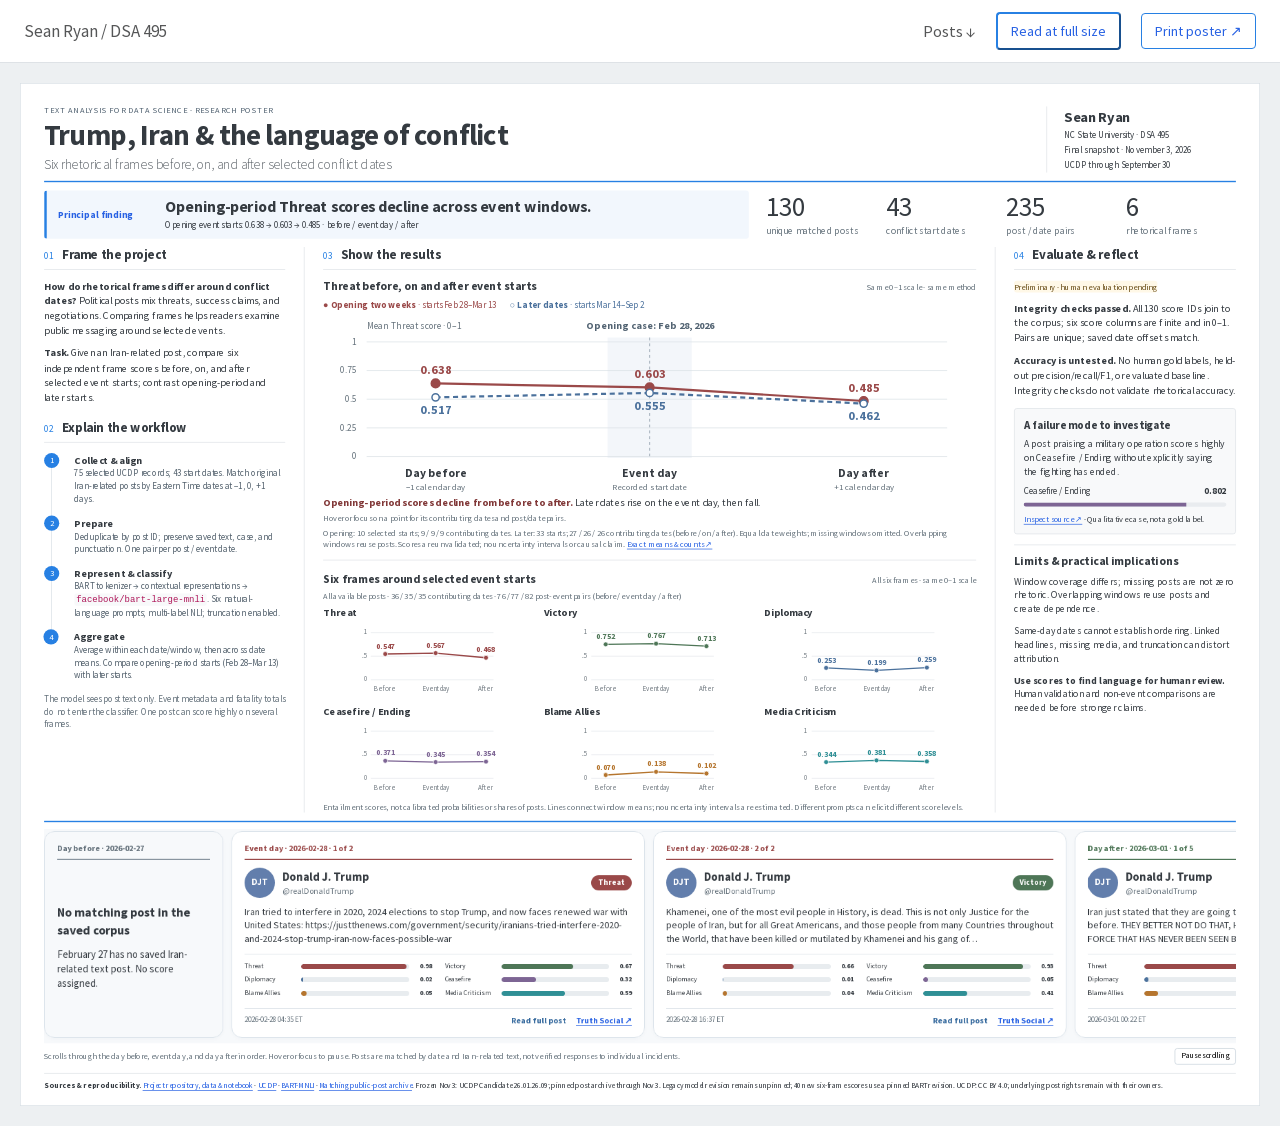
==== commit 112ca4c2: "Remove heading and fatality banner above scrolling cards" ====
--- a/docs/index.html
+++ b/docs/index.html
@@ -3,10 +3,10 @@
 <meta charset="utf-8"><meta name="viewport" content="width=device-width,initial-scale=1">
 <meta name="description" content="Sean Ryan's DSA 495 research poster: six rhetorical frames in Trump's Iran-related Truth Social posts around selected conflict dates.">
 <meta name="color-scheme" content="light"><title>Trump, Iran & the language of conflict · Sean Ryan</title>
-<link rel="stylesheet" href="portfolio.css?v=fb4af6ff4d7c"><link rel="stylesheet" href="poster-layout.css?v=fb4af6ff4d7c">
+<link rel="stylesheet" href="portfolio.css?v=0e710e31b8a0"><link rel="stylesheet" href="poster-layout.css?v=0e710e31b8a0">
 </head><body class="poster-page">
 <a class="skip" href="#poster">Skip to research poster</a>
-<header class="toolbar"><span class="brand">Sean Ryan / DSA 495</span><nav aria-label="Poster controls"><a href="#ribbon-title">Posts ↓</a><button id="fit-toggle" type="button" aria-pressed="true">Read at full size</button><a id="print" class="print-link" href="research-poster.pdf?v=fb4af6ff4d7c" target="_blank" rel="noopener">Print poster ↗</a></nav></header>
+<header class="toolbar"><span class="brand">Sean Ryan / DSA 495</span><nav aria-label="Poster controls"><a href="#ribbon-title">Posts ↓</a><button id="fit-toggle" type="button" aria-pressed="true">Read at full size</button><a id="print" class="print-link" href="research-poster.pdf?v=0e710e31b8a0" target="_blank" rel="noopener">Print poster ↗</a></nav></header>
 <main><div class="poster-stage"><article class="paper" id="poster" aria-labelledby="title">
 <header class="masthead"><div><p class="eyebrow">Text analysis for data science · Research poster</p><h1 id="title">Trump, Iran &amp; the language of conflict</h1><p class="dek">Six rhetorical frames before, on, and after selected conflict dates</p></div><div class="byline"><b>Sean Ryan</b><span>NC State University · DSA 495</span><span>Final snapshot · November 3, 2026</span><span>UCDP through September 30</span></div></header>
 <div class="headline-row"><section class="takeaway" aria-labelledby="finding-title"><span class="label">Principal finding</span><h2 id="finding-title">Opening-period Threat scores decline across event windows.</h2><p>Opening event starts: 0.638 → 0.603 → 0.485 · before / event day / after</p></section><div class="snapshot" aria-label="Dataset size"><div class="stat"><strong>130</strong><span>unique matched posts</span></div><div class="stat"><strong>43</strong><span>conflict start dates</span></div><div class="stat"><strong>235</strong><span>post / date pairs</span></div><div class="stat"><strong>6</strong><span>rhetorical frames</span></div></div></div>
@@ -19,7 +19,7 @@
 </section>
 <section class="column evaluation" aria-labelledby="evaluation"><h2 class="section-title" id="evaluation"><span>04</span> Evaluate &amp; reflect</h2><span class="review-status">Preliminary · human evaluation pending</span><p><b>Integrity checks passed.</b> All 130 score IDs join to the corpus; six score columns are finite and in 0–1. Pairs are unique; saved date offsets match.</p><p><b>Accuracy is untested.</b> No human gold labels, held-out precision/recall/F1, or evaluated baseline. Integrity checks do not validate rhetorical accuracy.</p><div class="error-example"><h3>A failure mode to investigate</h3><p>A post praising a military operation scores highly on Ceasefire / Ending without explicitly saying the fighting has ended.</p><div class="score"><span>Ceasefire / Ending</span><b>0.802</b></div><div class="bar" aria-hidden="true"><span></span></div><p><a href="https://trumpstruth.org" id="example-link" target="_blank" rel="noopener">Inspect source ↗</a> · Qualitative case, not a gold label.</p></div><div class="caution"><h3>Limits &amp; practical implications</h3><p>Window coverage differs; missing posts are not zero rhetoric. Overlapping windows reuse posts and create dependence.</p><p>Same-day dates cannot establish ordering. Linked headlines, missing media, and truncation can distort attribution.</p><p><b>Use scores to find language for human review.</b> Human validation and non-event comparisons are needed before stronger claims.</p></div></section>
 </div>
-<section class="post-ribbon event-case" aria-labelledby="ribbon-title"><div class="ribbon-heading"><h2 id="ribbon-title">One date, three windows: February 28, 2026</h2><p>Trump’s Iran-related Truth Social posts · Eastern Time</p><button id="ribbon-pause" type="button" aria-pressed="false">Pause scrolling</button></div><p class="case-context"><b id="case-estimate"></b><span>The earlier snapshot showed 162; the refreshed estimate is 192 (recorded range 192–203). Multi-day totals are excluded.</span></p><div class="ribbon-window" id="ribbon-window" tabindex="0" aria-label="Scrolling February 27 to March 1 post cards. Hover or focus to pause; use Read full post for details."><div class="ribbon-track" id="ribbon-track"></div></div><p class="case-note">Scrolls through the day before, event day, and day after in order. Hover or focus to pause. Posts are matched by date and Iran-related text, not verified responses to individual incidents.</p><div id="print-excerpts" class="print-excerpts"></div></section>
+<section class="post-ribbon event-case" aria-labelledby="ribbon-title"><h2 id="ribbon-title" class="sr-only">Posts around February 28, 2026</h2><div class="ribbon-window" id="ribbon-window" tabindex="0" aria-label="Scrolling February 27 to March 1 post cards. Hover or focus to pause; use Read full post for details."><div class="ribbon-track" id="ribbon-track"></div></div><div class="ribbon-bottom"><p class="case-note">Scrolls through the day before, event day, and day after in order. Hover or focus to pause. Posts are matched by date and Iran-related text, not verified responses to individual incidents.</p><button id="ribbon-pause" type="button" aria-pressed="false">Pause scrolling</button></div><div id="print-excerpts" class="print-excerpts"></div></section>
 <footer class="poster-footer"><p><b>Sources &amp; reproducibility.</b> <a href="https://github.com/Strokeofluck/DSA495-trump-iran-rhetoric-analysis">Project repository, data &amp; notebook</a> · <a href="https://ucdp.uu.se/downloads/">UCDP</a> · <a href="https://huggingface.co/facebook/bart-large-mnli">BART-MNLI</a> · <a href="https://huggingface.co/datasets/Cameronk199/donald-trump-truth-social-posts">Matching public-post archive</a>. Frozen Nov 3: UCDP Candidate 26.01.26.09; pinned post archive through Nov 3. Legacy model revision remains unpinned; 40 new six-frame scores use a pinned BART revision. UCDP: CC BY 4.0; underlying post rights remain with their owners.</p></footer>
 </article></div></main>
 <dialog id="post-dialog" aria-labelledby="post-dialog-title"><header><h2 id="post-dialog-title">Corpus post</h2><button id="post-close" type="button" aria-label="Close full post">×</button></header><p id="post-date"></p><p id="post-full-text"></p><div id="post-scores"></div><a id="post-source" target="_blank" rel="noopener">Read archived source ↗</a></dialog>
@@ -43,4 +43,4 @@
 draw();
 
 </script>
-<script src="poster-layout.js?v=fb4af6ff4d7c"></script></body></html>
+<script src="poster-layout.js?v=0e710e31b8a0"></script></body></html>
--- a/docs/poster-layout.css
+++ b/docs/poster-layout.css
@@ -41,3 +41,5 @@
 @media print{.case-note{display:none!important}.case-context{font-size:11px;margin:0 0 7px;gap:14px}.case-context b{white-space:normal}.event-case .print-excerpts{grid-template-columns:repeat(3,minmax(0,1fr));gap:13px}.event-case .print-post{min-height:88px;max-height:100px;padding:7px 10px}.event-case .print-post b{font-size:11px}.event-case .print-post p{font-size:11px;line-height:1.35;-webkit-line-clamp:3}.event-case .print-post a{font-size:10px}.threat-feature svg{height:215px}.results-column .small-charts .mini svg{height:100px}.period-legend{font-size:12px;margin:5px 0}}
 
 .poster-footer{grid-template-columns:1fr}
+
+.ribbon-bottom{display:flex;align-items:center;gap:18px;margin-top:7px}.ribbon-bottom .case-note{flex:1;margin:0}.ribbon-bottom button{background:white;border:1px solid #c8d2db;border-radius:4px;padding:3px 9px;font-size:11px;white-space:nowrap}@media print{.ribbon-bottom{display:none}}@media screen and (max-width:600px){.ribbon-bottom{align-items:flex-start;gap:10px}}
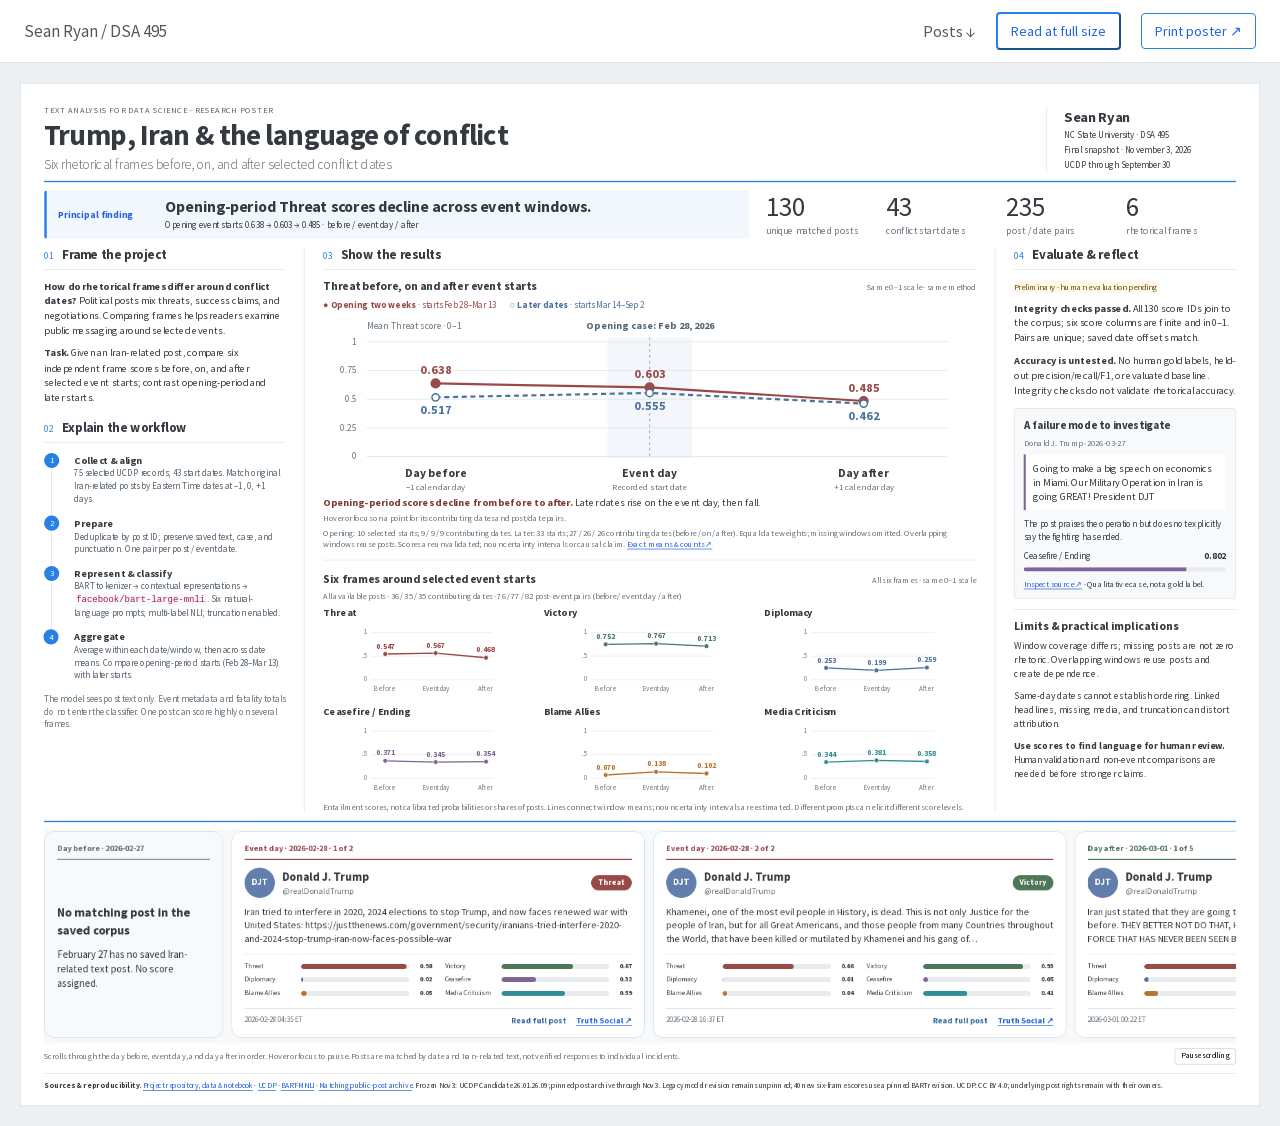
==== commit b11f9c00: "Show the actual post in the qualitative example" ====
--- a/docs/index.html
+++ b/docs/index.html
@@ -3,10 +3,10 @@
 <meta charset="utf-8"><meta name="viewport" content="width=device-width,initial-scale=1">
 <meta name="description" content="Sean Ryan's DSA 495 research poster: six rhetorical frames in Trump's Iran-related Truth Social posts around selected conflict dates.">
 <meta name="color-scheme" content="light"><title>Trump, Iran & the language of conflict · Sean Ryan</title>
-<link rel="stylesheet" href="portfolio.css?v=0e710e31b8a0"><link rel="stylesheet" href="poster-layout.css?v=0e710e31b8a0">
+<link rel="stylesheet" href="portfolio.css?v=6660107cd1c7"><link rel="stylesheet" href="poster-layout.css?v=6660107cd1c7">
 </head><body class="poster-page">
 <a class="skip" href="#poster">Skip to research poster</a>
-<header class="toolbar"><span class="brand">Sean Ryan / DSA 495</span><nav aria-label="Poster controls"><a href="#ribbon-title">Posts ↓</a><button id="fit-toggle" type="button" aria-pressed="true">Read at full size</button><a id="print" class="print-link" href="research-poster.pdf?v=0e710e31b8a0" target="_blank" rel="noopener">Print poster ↗</a></nav></header>
+<header class="toolbar"><span class="brand">Sean Ryan / DSA 495</span><nav aria-label="Poster controls"><a href="#ribbon-title">Posts ↓</a><button id="fit-toggle" type="button" aria-pressed="true">Read at full size</button><a id="print" class="print-link" href="research-poster.pdf?v=6660107cd1c7" target="_blank" rel="noopener">Print poster ↗</a></nav></header>
 <main><div class="poster-stage"><article class="paper" id="poster" aria-labelledby="title">
 <header class="masthead"><div><p class="eyebrow">Text analysis for data science · Research poster</p><h1 id="title">Trump, Iran &amp; the language of conflict</h1><p class="dek">Six rhetorical frames before, on, and after selected conflict dates</p></div><div class="byline"><b>Sean Ryan</b><span>NC State University · DSA 495</span><span>Final snapshot · November 3, 2026</span><span>UCDP through September 30</span></div></header>
 <div class="headline-row"><section class="takeaway" aria-labelledby="finding-title"><span class="label">Principal finding</span><h2 id="finding-title">Opening-period Threat scores decline across event windows.</h2><p>Opening event starts: 0.638 → 0.603 → 0.485 · before / event day / after</p></section><div class="snapshot" aria-label="Dataset size"><div class="stat"><strong>130</strong><span>unique matched posts</span></div><div class="stat"><strong>43</strong><span>conflict start dates</span></div><div class="stat"><strong>235</strong><span>post / date pairs</span></div><div class="stat"><strong>6</strong><span>rhetorical frames</span></div></div></div>
@@ -17,7 +17,7 @@
 </div>
 <section class="column results-column" aria-labelledby="results"><h2 class="section-title" id="results"><span>03</span> Show the results</h2><figure class="threat-feature" aria-labelledby="threat-title"><div class="figure-head"><h3 id="threat-title">Threat before, on and after event starts</h3><span class="figure-tag">Same 0–1 scale · same method</span></div><div class="period-legend"><span class="opening-key"><b>● Opening two weeks</b> · starts Feb 28–Mar 13</span><span class="later-key"><b>○ Later dates</b> · starts Mar 14–Sep 2</span></div><div id="threat-chart"></div><p class="trend-reading"><b>Opening-period scores decline from before to after.</b> Later dates rise on the event day, then fall.</p><p class="trend-detail" id="trend-detail" aria-live="polite">Hover or focus on a point for its contributing dates and post/date pairs.</p><p class="score-key">Opening: 10 selected starts; 9 / 9 / 9 contributing dates. Later: 33 starts; 27 / 26 / 26 contributing dates (before / on / after). Equal date weights; missing windows omitted. Overlapping windows reuse posts. Scores are unvalidated; no uncertainty intervals or causal claim. <a href="threat-period-windows.csv">Exact means &amp; counts ↗</a></p></figure><div class="figure-head"><h3>Six frames around selected event starts</h3><span class="figure-tag">All six frames · same 0–1 scale</span></div><p class="coverage-inline" id="coverage-line">36 / 35 / 35 contributing dates · before / event day / after</p><div class="small-charts" id="charts" aria-label="Six frame comparison charts"></div><p class="score-key">Entailment scores, not calibrated probabilities or shares of posts. Lines connect window means; no uncertainty intervals are estimated. Different prompts can elicit different score levels.</p>
 </section>
-<section class="column evaluation" aria-labelledby="evaluation"><h2 class="section-title" id="evaluation"><span>04</span> Evaluate &amp; reflect</h2><span class="review-status">Preliminary · human evaluation pending</span><p><b>Integrity checks passed.</b> All 130 score IDs join to the corpus; six score columns are finite and in 0–1. Pairs are unique; saved date offsets match.</p><p><b>Accuracy is untested.</b> No human gold labels, held-out precision/recall/F1, or evaluated baseline. Integrity checks do not validate rhetorical accuracy.</p><div class="error-example"><h3>A failure mode to investigate</h3><p>A post praising a military operation scores highly on Ceasefire / Ending without explicitly saying the fighting has ended.</p><div class="score"><span>Ceasefire / Ending</span><b>0.802</b></div><div class="bar" aria-hidden="true"><span></span></div><p><a href="https://trumpstruth.org" id="example-link" target="_blank" rel="noopener">Inspect source ↗</a> · Qualitative case, not a gold label.</p></div><div class="caution"><h3>Limits &amp; practical implications</h3><p>Window coverage differs; missing posts are not zero rhetoric. Overlapping windows reuse posts and create dependence.</p><p>Same-day dates cannot establish ordering. Linked headlines, missing media, and truncation can distort attribution.</p><p><b>Use scores to find language for human review.</b> Human validation and non-event comparisons are needed before stronger claims.</p></div></section>
+<section class="column evaluation" aria-labelledby="evaluation"><h2 class="section-title" id="evaluation"><span>04</span> Evaluate &amp; reflect</h2><span class="review-status">Preliminary · human evaluation pending</span><p><b>Integrity checks passed.</b> All 130 score IDs join to the corpus; six score columns are finite and in 0–1. Pairs are unique; saved date offsets match.</p><p><b>Accuracy is untested.</b> No human gold labels, held-out precision/recall/F1, or evaluated baseline. Integrity checks do not validate rhetorical accuracy.</p><div class="error-example"><h3>A failure mode to investigate</h3><p class="example-author" id="example-date"></p><blockquote id="example-text"></blockquote><p class="example-reading">The post praises the operation but does not explicitly say the fighting has ended.</p><div class="score"><span>Ceasefire / Ending</span><b>0.802</b></div><div class="bar" aria-hidden="true"><span></span></div><p><a href="https://trumpstruth.org" id="example-link" target="_blank" rel="noopener">Inspect source ↗</a> · Qualitative case, not a gold label.</p></div><div class="caution"><h3>Limits &amp; practical implications</h3><p>Window coverage differs; missing posts are not zero rhetoric. Overlapping windows reuse posts and create dependence.</p><p>Same-day dates cannot establish ordering. Linked headlines, missing media, and truncation can distort attribution.</p><p><b>Use scores to find language for human review.</b> Human validation and non-event comparisons are needed before stronger claims.</p></div></section>
 </div>
 <section class="post-ribbon event-case" aria-labelledby="ribbon-title"><h2 id="ribbon-title" class="sr-only">Posts around February 28, 2026</h2><div class="ribbon-window" id="ribbon-window" tabindex="0" aria-label="Scrolling February 27 to March 1 post cards. Hover or focus to pause; use Read full post for details."><div class="ribbon-track" id="ribbon-track"></div></div><div class="ribbon-bottom"><p class="case-note">Scrolls through the day before, event day, and day after in order. Hover or focus to pause. Posts are matched by date and Iran-related text, not verified responses to individual incidents.</p><button id="ribbon-pause" type="button" aria-pressed="false">Pause scrolling</button></div><div id="print-excerpts" class="print-excerpts"></div></section>
 <footer class="poster-footer"><p><b>Sources &amp; reproducibility.</b> <a href="https://github.com/Strokeofluck/DSA495-trump-iran-rhetoric-analysis">Project repository, data &amp; notebook</a> · <a href="https://ucdp.uu.se/downloads/">UCDP</a> · <a href="https://huggingface.co/facebook/bart-large-mnli">BART-MNLI</a> · <a href="https://huggingface.co/datasets/Cameronk199/donald-trump-truth-social-posts">Matching public-post archive</a>. Frozen Nov 3: UCDP Candidate 26.01.26.09; pinned post archive through Nov 3. Legacy model revision remains unpinned; 40 new six-frame scores use a pinned BART revision. UCDP: CC BY 4.0; underlying post rights remain with their owners.</p></footer>
@@ -40,7 +40,9 @@
 }
 
 document.getElementById('example-link').href=evidence.examples[0].source;
+document.getElementById('example-text').textContent=evidence.examples[0].text;
+document.getElementById('example-date').textContent=`Donald J. Trump · ${evidence.examples[0].date}`;
 draw();
 
 </script>
-<script src="poster-layout.js?v=0e710e31b8a0"></script></body></html>
+<script src="poster-layout.js?v=6660107cd1c7"></script></body></html>
--- a/docs/poster-layout.css
+++ b/docs/poster-layout.css
@@ -43,3 +43,5 @@
 .poster-footer{grid-template-columns:1fr}
 
 .ribbon-bottom{display:flex;align-items:center;gap:18px;margin-top:7px}.ribbon-bottom .case-note{flex:1;margin:0}.ribbon-bottom button{background:white;border:1px solid #c8d2db;border-radius:4px;padding:3px 9px;font-size:11px;white-space:nowrap}@media print{.ribbon-bottom{display:none}}@media screen and (max-width:600px){.ribbon-bottom{align-items:flex-start;gap:10px}}
+
+.error-example .example-author{font-size:12px;color:#64717b;margin:7px 0}.error-example blockquote{margin:8px 0 12px;padding:9px 11px;background:#fff;border-left:3px solid #7d6594;font-size:15px;line-height:1.4;font-style:normal;overflow-wrap:anywhere}.error-example .example-reading{font-size:13px;line-height:1.4}
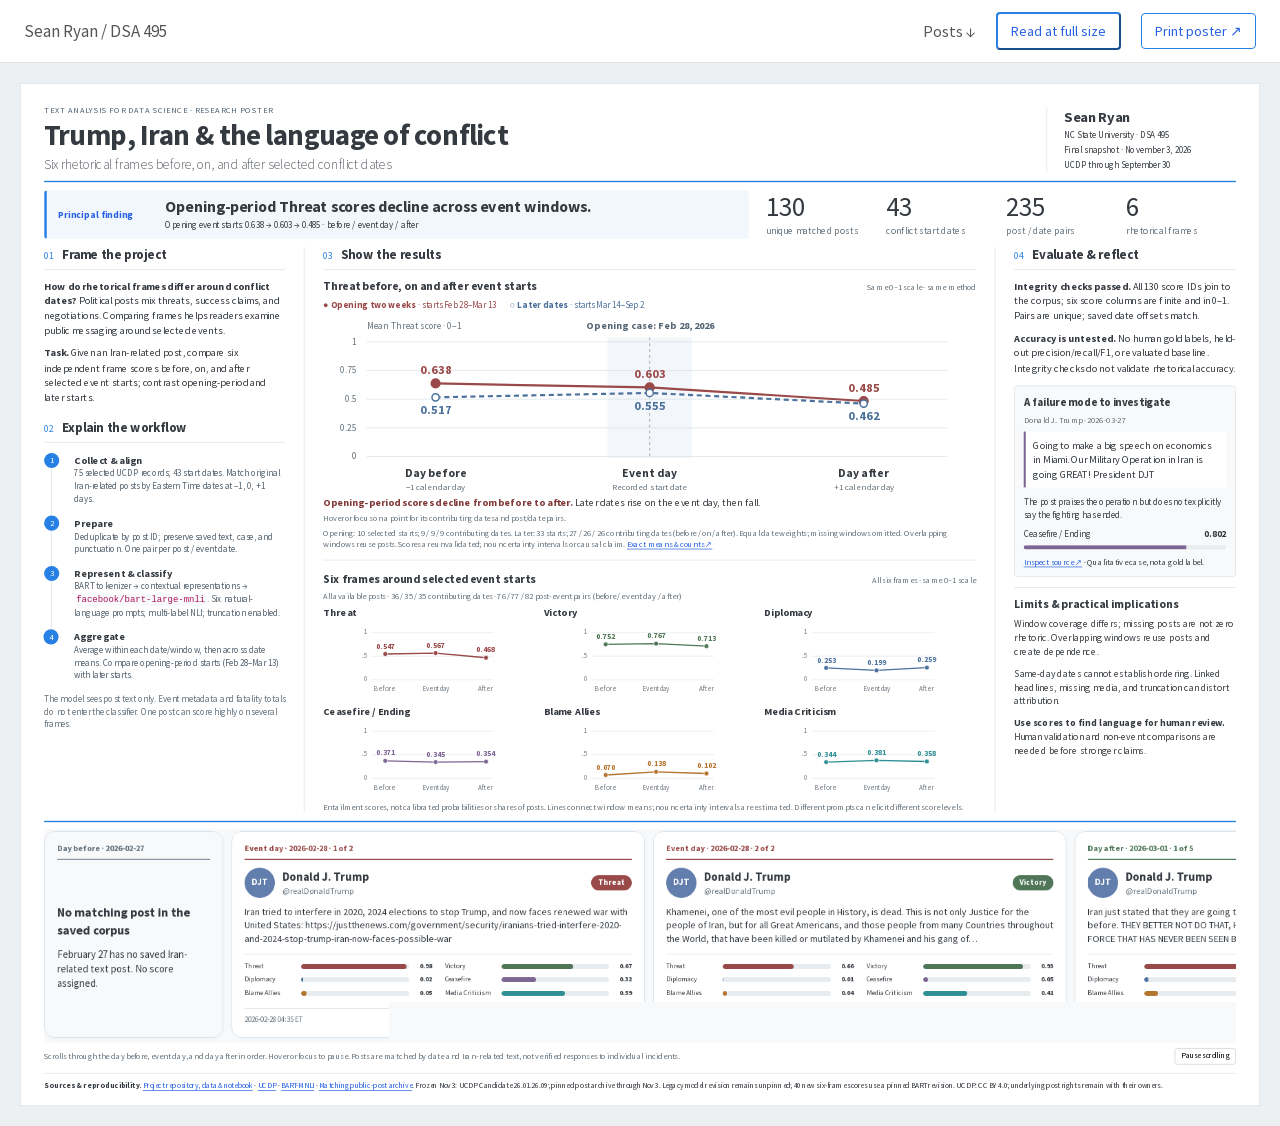
==== commit 7e8c9b5e: "Remove preliminary evaluation status badge" ====
--- a/docs/index.html
+++ b/docs/index.html
@@ -17,7 +17,7 @@
 </div>
 <section class="column results-column" aria-labelledby="results"><h2 class="section-title" id="results"><span>03</span> Show the results</h2><figure class="threat-feature" aria-labelledby="threat-title"><div class="figure-head"><h3 id="threat-title">Threat before, on and after event starts</h3><span class="figure-tag">Same 0–1 scale · same method</span></div><div class="period-legend"><span class="opening-key"><b>● Opening two weeks</b> · starts Feb 28–Mar 13</span><span class="later-key"><b>○ Later dates</b> · starts Mar 14–Sep 2</span></div><div id="threat-chart"></div><p class="trend-reading"><b>Opening-period scores decline from before to after.</b> Later dates rise on the event day, then fall.</p><p class="trend-detail" id="trend-detail" aria-live="polite">Hover or focus on a point for its contributing dates and post/date pairs.</p><p class="score-key">Opening: 10 selected starts; 9 / 9 / 9 contributing dates. Later: 33 starts; 27 / 26 / 26 contributing dates (before / on / after). Equal date weights; missing windows omitted. Overlapping windows reuse posts. Scores are unvalidated; no uncertainty intervals or causal claim. <a href="threat-period-windows.csv">Exact means &amp; counts ↗</a></p></figure><div class="figure-head"><h3>Six frames around selected event starts</h3><span class="figure-tag">All six frames · same 0–1 scale</span></div><p class="coverage-inline" id="coverage-line">36 / 35 / 35 contributing dates · before / event day / after</p><div class="small-charts" id="charts" aria-label="Six frame comparison charts"></div><p class="score-key">Entailment scores, not calibrated probabilities or shares of posts. Lines connect window means; no uncertainty intervals are estimated. Different prompts can elicit different score levels.</p>
 </section>
-<section class="column evaluation" aria-labelledby="evaluation"><h2 class="section-title" id="evaluation"><span>04</span> Evaluate &amp; reflect</h2><span class="review-status">Preliminary · human evaluation pending</span><p><b>Integrity checks passed.</b> All 130 score IDs join to the corpus; six score columns are finite and in 0–1. Pairs are unique; saved date offsets match.</p><p><b>Accuracy is untested.</b> No human gold labels, held-out precision/recall/F1, or evaluated baseline. Integrity checks do not validate rhetorical accuracy.</p><div class="error-example"><h3>A failure mode to investigate</h3><p class="example-author" id="example-date"></p><blockquote id="example-text"></blockquote><p class="example-reading">The post praises the operation but does not explicitly say the fighting has ended.</p><div class="score"><span>Ceasefire / Ending</span><b>0.802</b></div><div class="bar" aria-hidden="true"><span></span></div><p><a href="https://trumpstruth.org" id="example-link" target="_blank" rel="noopener">Inspect source ↗</a> · Qualitative case, not a gold label.</p></div><div class="caution"><h3>Limits &amp; practical implications</h3><p>Window coverage differs; missing posts are not zero rhetoric. Overlapping windows reuse posts and create dependence.</p><p>Same-day dates cannot establish ordering. Linked headlines, missing media, and truncation can distort attribution.</p><p><b>Use scores to find language for human review.</b> Human validation and non-event comparisons are needed before stronger claims.</p></div></section>
+<section class="column evaluation" aria-labelledby="evaluation"><h2 class="section-title" id="evaluation"><span>04</span> Evaluate &amp; reflect</h2><p><b>Integrity checks passed.</b> All 130 score IDs join to the corpus; six score columns are finite and in 0–1. Pairs are unique; saved date offsets match.</p><p><b>Accuracy is untested.</b> No human gold labels, held-out precision/recall/F1, or evaluated baseline. Integrity checks do not validate rhetorical accuracy.</p><div class="error-example"><h3>A failure mode to investigate</h3><p class="example-author" id="example-date"></p><blockquote id="example-text"></blockquote><p class="example-reading">The post praises the operation but does not explicitly say the fighting has ended.</p><div class="score"><span>Ceasefire / Ending</span><b>0.802</b></div><div class="bar" aria-hidden="true"><span></span></div><p><a href="https://trumpstruth.org" id="example-link" target="_blank" rel="noopener">Inspect source ↗</a> · Qualitative case, not a gold label.</p></div><div class="caution"><h3>Limits &amp; practical implications</h3><p>Window coverage differs; missing posts are not zero rhetoric. Overlapping windows reuse posts and create dependence.</p><p>Same-day dates cannot establish ordering. Linked headlines, missing media, and truncation can distort attribution.</p><p><b>Use scores to find language for human review.</b> Human validation and non-event comparisons are needed before stronger claims.</p></div></section>
 </div>
 <section class="post-ribbon event-case" aria-labelledby="ribbon-title"><h2 id="ribbon-title" class="sr-only">Posts around February 28, 2026</h2><div class="ribbon-window" id="ribbon-window" tabindex="0" aria-label="Scrolling February 27 to March 1 post cards. Hover or focus to pause; use Read full post for details."><div class="ribbon-track" id="ribbon-track"></div></div><div class="ribbon-bottom"><p class="case-note">Scrolls through the day before, event day, and day after in order. Hover or focus to pause. Posts are matched by date and Iran-related text, not verified responses to individual incidents.</p><button id="ribbon-pause" type="button" aria-pressed="false">Pause scrolling</button></div><div id="print-excerpts" class="print-excerpts"></div></section>
 <footer class="poster-footer"><p><b>Sources &amp; reproducibility.</b> <a href="https://github.com/Strokeofluck/DSA495-trump-iran-rhetoric-analysis">Project repository, data &amp; notebook</a> · <a href="https://ucdp.uu.se/downloads/">UCDP</a> · <a href="https://huggingface.co/facebook/bart-large-mnli">BART-MNLI</a> · <a href="https://huggingface.co/datasets/Cameronk199/donald-trump-truth-social-posts">Matching public-post archive</a>. Frozen Nov 3: UCDP Candidate 26.01.26.09; pinned post archive through Nov 3. Legacy model revision remains unpinned; 40 new six-frame scores use a pinned BART revision. UCDP: CC BY 4.0; underlying post rights remain with their owners.</p></footer>
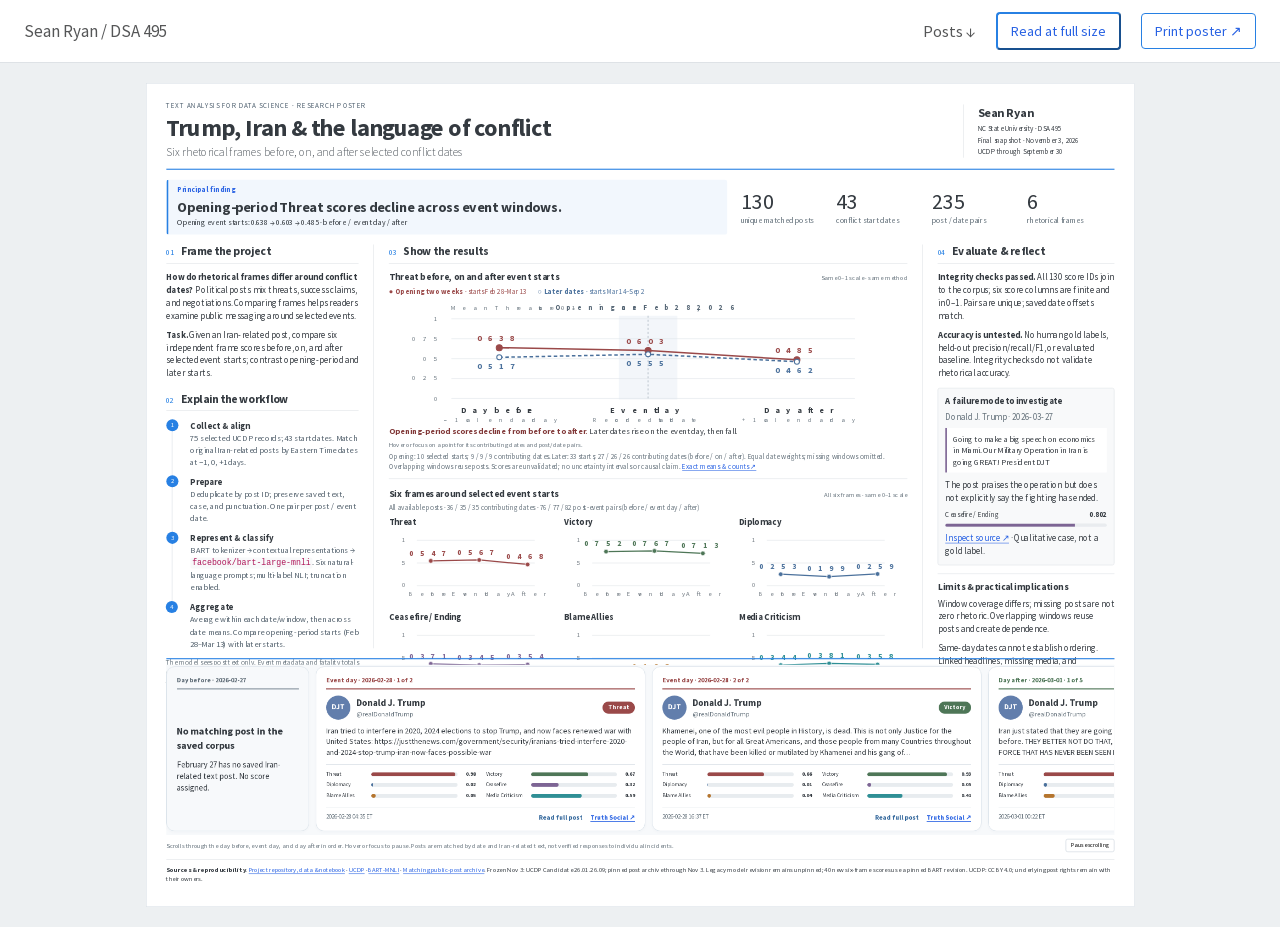
==== commit 89329ea0: "Publish single-spot animated gallery poster layout" ====
--- a/docs/index.html
+++ b/docs/index.html
@@ -3,7 +3,7 @@
 <meta charset="utf-8"><meta name="viewport" content="width=device-width,initial-scale=1">
 <meta name="description" content="Sean Ryan's DSA 495 research poster: six rhetorical frames in Trump's Iran-related Truth Social posts around selected conflict dates.">
 <meta name="color-scheme" content="light"><title>Trump, Iran & the language of conflict · Sean Ryan</title>
-<link rel="stylesheet" href="portfolio.css?v=6660107cd1c7"><link rel="stylesheet" href="poster-layout.css?v=6660107cd1c7">
+<link rel="stylesheet" href="portfolio.css?v=6660107cd1c7"><link rel="stylesheet" href="poster-layout.css?v=gallery1815">
 </head><body class="poster-page">
 <a class="skip" href="#poster">Skip to research poster</a>
 <header class="toolbar"><span class="brand">Sean Ryan / DSA 495</span><nav aria-label="Poster controls"><a href="#ribbon-title">Posts ↓</a><button id="fit-toggle" type="button" aria-pressed="true">Read at full size</button><a id="print" class="print-link" href="research-poster.pdf?v=6660107cd1c7" target="_blank" rel="noopener">Print poster ↗</a></nav></header>
@@ -45,4 +45,4 @@
 draw();
 
 </script>
-<script src="poster-layout.js?v=6660107cd1c7"></script></body></html>
+<script src="poster-layout.js?v=gallery1815"></script></body></html>
--- a/docs/poster-layout.css
+++ b/docs/poster-layout.css
@@ -45,3 +45,49 @@
 .ribbon-bottom{display:flex;align-items:center;gap:18px;margin-top:7px}.ribbon-bottom .case-note{flex:1;margin:0}.ribbon-bottom button{background:white;border:1px solid #c8d2db;border-radius:4px;padding:3px 9px;font-size:11px;white-space:nowrap}@media print{.ribbon-bottom{display:none}}@media screen and (max-width:600px){.ribbon-bottom{align-items:flex-start;gap:10px}}
 
 .error-example .example-author{font-size:12px;color:#64717b;margin:7px 0}.error-example blockquote{margin:8px 0 12px;padding:9px 11px;background:#fff;border-left:3px solid #7d6594;font-size:15px;line-height:1.4;font-style:normal;overflow-wrap:anywhere}.error-example .example-reading{font-size:13px;line-height:1.4}
+
+/* Single gallery poster: 18 × 15 inches, with motion confined to its bottom strip. */
+body.poster-page .paper{width:1800px;height:1500px;min-height:1500px;padding:32px 36px 24px;gap:18px;display:grid;grid-template-rows:125px 100px minmax(0,1fr) 348px 62px;overflow:hidden}
+body.poster-page .masthead{display:flex;padding-bottom:14px}
+body.poster-page .masthead h1{font-size:44px}
+body.poster-page .eyebrow{font-size:13px}
+body.poster-page .dek{font-size:21px}
+body.poster-page .byline{display:block;min-width:275px;border-left:1px solid #dee2e6;padding-left:25px;margin:0}
+body.poster-page .byline b{display:block;font-size:22px}
+body.poster-page .byline span{display:block;font-size:13px;margin:3px 0 0}
+body.poster-page .headline-row{display:grid;grid-template-columns:1.5fr 1fr;gap:25px}
+body.poster-page .takeaway{display:block;padding:10px 16px}
+body.poster-page .takeaway .label{display:block;font-size:13px;margin-bottom:5px}
+body.poster-page .takeaway h2{font-size:26px}
+body.poster-page .takeaway p{font-size:14px}
+body.poster-page .snapshot{margin:0}
+body.poster-page .stat strong{font-size:40px}
+body.poster-page .poster-grid{display:grid;grid-template-columns:350px minmax(0,1fr) 350px;gap:27px;min-height:0}
+body.poster-page .column{width:auto;min-height:0;margin:0}
+body.poster-page .column+.column{border:0;border-left:1px solid #dee2e6;padding:0 0 0 27px}
+body.poster-page .methods-column{display:block}
+body.poster-page .workflow{margin-top:22px}
+body.poster-page .column p,body.poster-page .column li{font-size:16px;line-height:1.45}
+body.poster-page .flow span{font-size:15px}
+body.poster-page .section-title{font-size:21px}
+body.poster-page .results-column .small-charts{grid-template-columns:repeat(3,minmax(0,1fr));gap:14px 12px}
+body.poster-page .results-column .small-charts .mini svg{height:135px}
+body.poster-page .mini figcaption{font-size:16px}
+body.poster-page .threat-feature{overflow:visible}
+body.poster-page .threat-feature svg{min-width:0;height:225px}
+body.poster-page .figure-head{flex-wrap:wrap;gap:4px}
+body.poster-page .score-key,body.poster-page .coverage-inline,body.poster-page .note{font-size:13px!important}
+body.poster-page .post-ribbon{min-width:0;margin:0;padding-top:10px}
+body.poster-page .ribbon-window{height:310px;overflow:hidden}
+body.poster-page .event-case .ribbon-card{width:600px;height:300px;min-height:300px;padding:16px 18px}
+body.poster-page .event-case .empty-ribbon-card{width:260px}
+body.poster-page .post-score-grid{grid-template-columns:1fr 1fr;grid-template-rows:repeat(3,1fr);grid-auto-flow:column}
+body.poster-page .post-author{flex-wrap:nowrap}
+body.poster-page .post-avatar{width:44px;height:44px}
+body.poster-page .frame-badge{margin-left:auto;margin-top:0}
+body.poster-page .post-card-footer{flex-wrap:nowrap}
+body.poster-page .ribbon-card time{flex-basis:auto}
+body.poster-page .ribbon-bottom{align-items:center}
+body.poster-page .poster-footer{grid-template-columns:1fr;min-width:0}
+body.poster-page .poster-footer p{font-size:12px}
+@media print{@page{size:18in 15in;margin:0}html,body.poster-page{width:18in;height:15in;margin:0!important;padding:0!important;background:white!important}body.poster-page main{padding:0;margin:0;max-width:none;width:18in}body.poster-page .poster-stage{width:18in!important;height:15in!important}body.poster-page .paper{zoom:.96;transform:none!important;margin:0;border:0}body.poster-page .post-ribbon .print-excerpts{display:grid;grid-template-columns:repeat(3,minmax(0,1fr));gap:18px;height:290px}body.poster-page .print-post{max-height:none;min-height:0;padding:18px}body.poster-page .print-post b{font-size:16px}body.poster-page .print-post p{font-size:16px;line-height:1.5;-webkit-line-clamp:9}body.poster-page .print-post a{font-size:14px}}
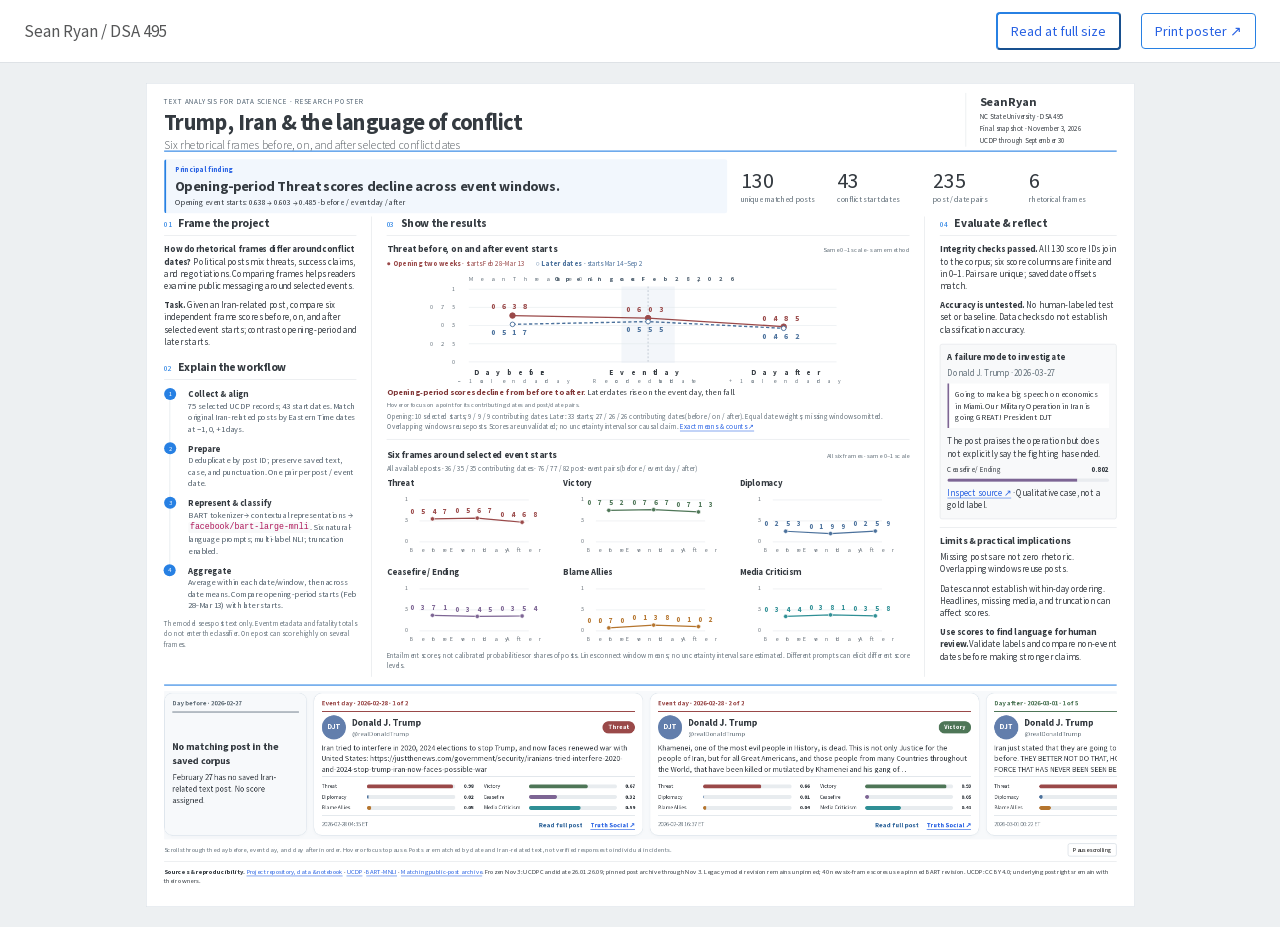
==== commit 39afd086: "Keep evaluation text readable within the fixed poster canvas" ====
--- a/docs/index.html
+++ b/docs/index.html
@@ -17,7 +17,7 @@
 </div>
 <section class="column results-column" aria-labelledby="results"><h2 class="section-title" id="results"><span>03</span> Show the results</h2><figure class="threat-feature" aria-labelledby="threat-title"><div class="figure-head"><h3 id="threat-title">Threat before, on and after event starts</h3><span class="figure-tag">Same 0–1 scale · same method</span></div><div class="period-legend"><span class="opening-key"><b>● Opening two weeks</b> · starts Feb 28–Mar 13</span><span class="later-key"><b>○ Later dates</b> · starts Mar 14–Sep 2</span></div><div id="threat-chart"></div><p class="trend-reading"><b>Opening-period scores decline from before to after.</b> Later dates rise on the event day, then fall.</p><p class="trend-detail" id="trend-detail" aria-live="polite">Hover or focus on a point for its contributing dates and post/date pairs.</p><p class="score-key">Opening: 10 selected starts; 9 / 9 / 9 contributing dates. Later: 33 starts; 27 / 26 / 26 contributing dates (before / on / after). Equal date weights; missing windows omitted. Overlapping windows reuse posts. Scores are unvalidated; no uncertainty intervals or causal claim. <a href="threat-period-windows.csv">Exact means &amp; counts ↗</a></p></figure><div class="figure-head"><h3>Six frames around selected event starts</h3><span class="figure-tag">All six frames · same 0–1 scale</span></div><p class="coverage-inline" id="coverage-line">36 / 35 / 35 contributing dates · before / event day / after</p><div class="small-charts" id="charts" aria-label="Six frame comparison charts"></div><p class="score-key">Entailment scores, not calibrated probabilities or shares of posts. Lines connect window means; no uncertainty intervals are estimated. Different prompts can elicit different score levels.</p>
 </section>
-<section class="column evaluation" aria-labelledby="evaluation"><h2 class="section-title" id="evaluation"><span>04</span> Evaluate &amp; reflect</h2><p><b>Integrity checks passed.</b> All 130 score IDs join to the corpus; six score columns are finite and in 0–1. Pairs are unique; saved date offsets match.</p><p><b>Accuracy is untested.</b> No human gold labels, held-out precision/recall/F1, or evaluated baseline. Integrity checks do not validate rhetorical accuracy.</p><div class="error-example"><h3>A failure mode to investigate</h3><p class="example-author" id="example-date"></p><blockquote id="example-text"></blockquote><p class="example-reading">The post praises the operation but does not explicitly say the fighting has ended.</p><div class="score"><span>Ceasefire / Ending</span><b>0.802</b></div><div class="bar" aria-hidden="true"><span></span></div><p><a href="https://trumpstruth.org" id="example-link" target="_blank" rel="noopener">Inspect source ↗</a> · Qualitative case, not a gold label.</p></div><div class="caution"><h3>Limits &amp; practical implications</h3><p>Window coverage differs; missing posts are not zero rhetoric. Overlapping windows reuse posts and create dependence.</p><p>Same-day dates cannot establish ordering. Linked headlines, missing media, and truncation can distort attribution.</p><p><b>Use scores to find language for human review.</b> Human validation and non-event comparisons are needed before stronger claims.</p></div></section>
+<section class="column evaluation" aria-labelledby="evaluation"><h2 class="section-title" id="evaluation"><span>04</span> Evaluate &amp; reflect</h2><p><b>Integrity checks passed.</b> All 130 score IDs join to the corpus; six score columns are finite and in 0–1. Pairs are unique; saved date offsets match.</p><p><b>Accuracy is untested.</b> No human-labeled test set or baseline. Data checks do not establish classification accuracy.</p><div class="error-example"><h3>A failure mode to investigate</h3><p class="example-author" id="example-date"></p><blockquote id="example-text"></blockquote><p class="example-reading">The post praises the operation but does not explicitly say the fighting has ended.</p><div class="score"><span>Ceasefire / Ending</span><b>0.802</b></div><div class="bar" aria-hidden="true"><span></span></div><p><a href="https://trumpstruth.org" id="example-link" target="_blank" rel="noopener">Inspect source ↗</a> · Qualitative case, not a gold label.</p></div><div class="caution"><h3>Limits &amp; practical implications</h3><p>Missing posts are not zero rhetoric. Overlapping windows reuse posts.</p><p>Dates cannot establish within-day ordering. Headlines, missing media, and truncation can affect scores.</p><p><b>Use scores to find language for human review.</b> Validate labels and compare non-event dates before making stronger claims.</p></div></section>
 </div>
 <section class="post-ribbon event-case" aria-labelledby="ribbon-title"><h2 id="ribbon-title" class="sr-only">Posts around February 28, 2026</h2><div class="ribbon-window" id="ribbon-window" tabindex="0" aria-label="Scrolling February 27 to March 1 post cards. Hover or focus to pause; use Read full post for details."><div class="ribbon-track" id="ribbon-track"></div></div><div class="ribbon-bottom"><p class="case-note">Scrolls through the day before, event day, and day after in order. Hover or focus to pause. Posts are matched by date and Iran-related text, not verified responses to individual incidents.</p><button id="ribbon-pause" type="button" aria-pressed="false">Pause scrolling</button></div><div id="print-excerpts" class="print-excerpts"></div></section>
 <footer class="poster-footer"><p><b>Sources &amp; reproducibility.</b> <a href="https://github.com/Strokeofluck/DSA495-trump-iran-rhetoric-analysis">Project repository, data &amp; notebook</a> · <a href="https://ucdp.uu.se/downloads/">UCDP</a> · <a href="https://huggingface.co/facebook/bart-large-mnli">BART-MNLI</a> · <a href="https://huggingface.co/datasets/Cameronk199/donald-trump-truth-social-posts">Matching public-post archive</a>. Frozen Nov 3: UCDP Candidate 26.01.26.09; pinned post archive through Nov 3. Legacy model revision remains unpinned; 40 new six-frame scores use a pinned BART revision. UCDP: CC BY 4.0; underlying post rights remain with their owners.</p></footer>
--- a/docs/poster-layout.css
+++ b/docs/poster-layout.css
@@ -91,3 +91,15 @@
 body.poster-page .poster-footer{grid-template-columns:1fr;min-width:0}
 body.poster-page .poster-footer p{font-size:12px}
 @media print{@page{size:18in 15in;margin:0}html,body.poster-page{width:18in;height:15in;margin:0!important;padding:0!important;background:white!important}body.poster-page main{padding:0;margin:0;max-width:none;width:18in}body.poster-page .poster-stage{width:18in!important;height:15in!important}body.poster-page .paper{zoom:.96;transform:none!important;margin:0;border:0}body.poster-page .post-ribbon .print-excerpts{display:grid;grid-template-columns:repeat(3,minmax(0,1fr));gap:18px;height:290px}body.poster-page .print-post{max-height:none;min-height:0;padding:18px}body.poster-page .print-post b{font-size:16px}body.poster-page .print-post p{font-size:16px;line-height:1.5;-webkit-line-clamp:9}body.poster-page .print-post a{font-size:14px}}
+
+/* Keep all three columns clear of the animated strip. */
+body.poster-page .paper{padding:24px 32px 20px;gap:14px;grid-template-rows:100px 90px minmax(0,1fr) 308px 62px}
+body.poster-page .masthead h1{font-size:41px}
+body.poster-page .column p,body.poster-page .column li{line-height:1.4}
+body.poster-page .threat-feature svg{height:205px}
+body.poster-page .results-column .small-charts .mini svg{height:125px}
+body.poster-page .ribbon-window{height:270px}
+body.poster-page .event-case .ribbon-card{height:260px;min-height:260px;gap:6px;padding:10px 14px}
+body.poster-page .ribbon-card .post-excerpt{min-height:52px;-webkit-line-clamp:3}
+body.poster-page #fit-toggle{display:inline-block}
+body.poster-page .toolbar nav>a:first-child{display:none}
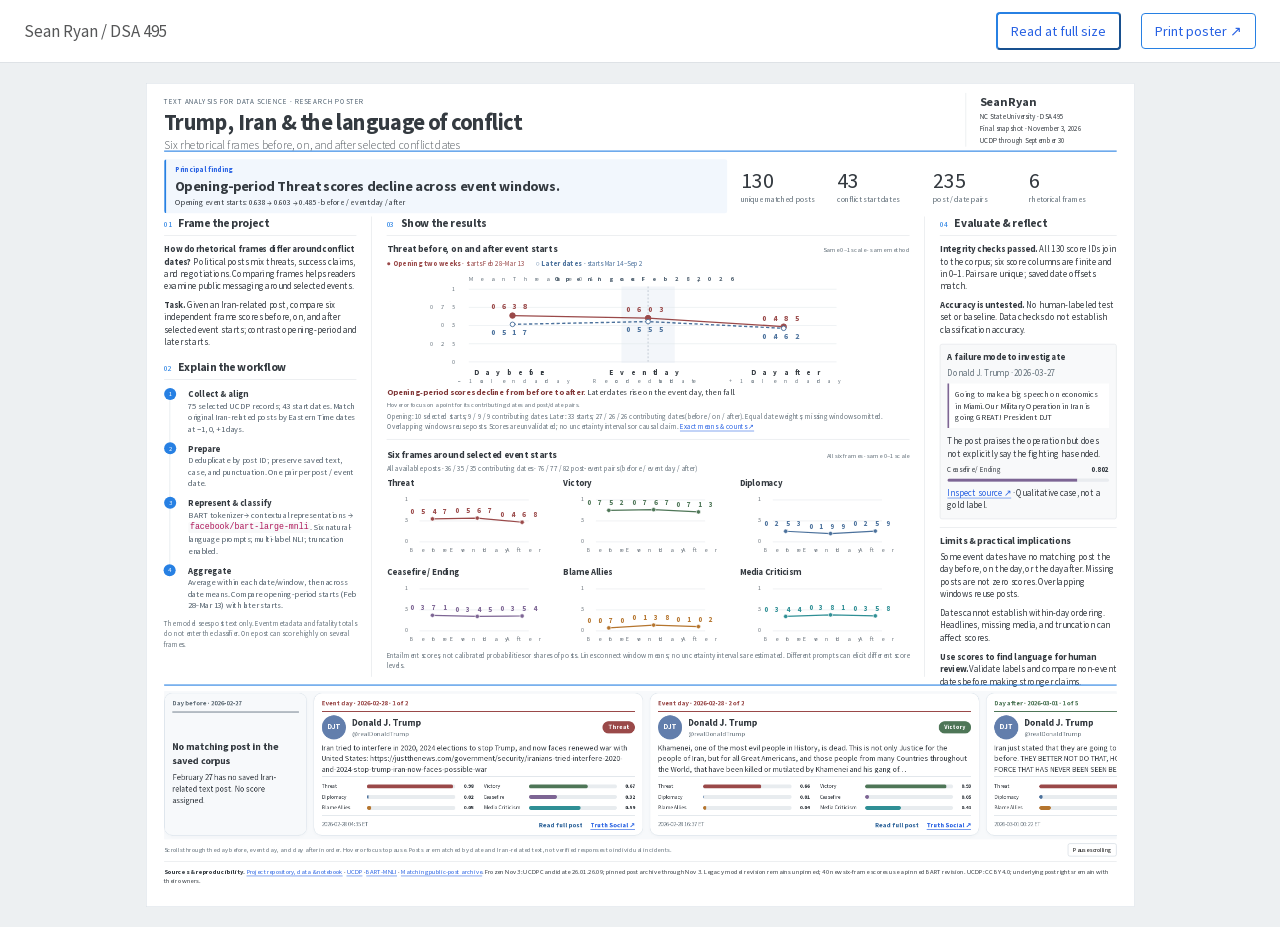
==== commit ebea6de6: "Show all 130 matched posts and explain missing event-day windows" ====
--- a/docs/index.html
+++ b/docs/index.html
@@ -17,7 +17,7 @@
 </div>
 <section class="column results-column" aria-labelledby="results"><h2 class="section-title" id="results"><span>03</span> Show the results</h2><figure class="threat-feature" aria-labelledby="threat-title"><div class="figure-head"><h3 id="threat-title">Threat before, on and after event starts</h3><span class="figure-tag">Same 0–1 scale · same method</span></div><div class="period-legend"><span class="opening-key"><b>● Opening two weeks</b> · starts Feb 28–Mar 13</span><span class="later-key"><b>○ Later dates</b> · starts Mar 14–Sep 2</span></div><div id="threat-chart"></div><p class="trend-reading"><b>Opening-period scores decline from before to after.</b> Later dates rise on the event day, then fall.</p><p class="trend-detail" id="trend-detail" aria-live="polite">Hover or focus on a point for its contributing dates and post/date pairs.</p><p class="score-key">Opening: 10 selected starts; 9 / 9 / 9 contributing dates. Later: 33 starts; 27 / 26 / 26 contributing dates (before / on / after). Equal date weights; missing windows omitted. Overlapping windows reuse posts. Scores are unvalidated; no uncertainty intervals or causal claim. <a href="threat-period-windows.csv">Exact means &amp; counts ↗</a></p></figure><div class="figure-head"><h3>Six frames around selected event starts</h3><span class="figure-tag">All six frames · same 0–1 scale</span></div><p class="coverage-inline" id="coverage-line">36 / 35 / 35 contributing dates · before / event day / after</p><div class="small-charts" id="charts" aria-label="Six frame comparison charts"></div><p class="score-key">Entailment scores, not calibrated probabilities or shares of posts. Lines connect window means; no uncertainty intervals are estimated. Different prompts can elicit different score levels.</p>
 </section>
-<section class="column evaluation" aria-labelledby="evaluation"><h2 class="section-title" id="evaluation"><span>04</span> Evaluate &amp; reflect</h2><p><b>Integrity checks passed.</b> All 130 score IDs join to the corpus; six score columns are finite and in 0–1. Pairs are unique; saved date offsets match.</p><p><b>Accuracy is untested.</b> No human-labeled test set or baseline. Data checks do not establish classification accuracy.</p><div class="error-example"><h3>A failure mode to investigate</h3><p class="example-author" id="example-date"></p><blockquote id="example-text"></blockquote><p class="example-reading">The post praises the operation but does not explicitly say the fighting has ended.</p><div class="score"><span>Ceasefire / Ending</span><b>0.802</b></div><div class="bar" aria-hidden="true"><span></span></div><p><a href="https://trumpstruth.org" id="example-link" target="_blank" rel="noopener">Inspect source ↗</a> · Qualitative case, not a gold label.</p></div><div class="caution"><h3>Limits &amp; practical implications</h3><p>Missing posts are not zero rhetoric. Overlapping windows reuse posts.</p><p>Dates cannot establish within-day ordering. Headlines, missing media, and truncation can affect scores.</p><p><b>Use scores to find language for human review.</b> Validate labels and compare non-event dates before making stronger claims.</p></div></section>
+<section class="column evaluation" aria-labelledby="evaluation"><h2 class="section-title" id="evaluation"><span>04</span> Evaluate &amp; reflect</h2><p><b>Integrity checks passed.</b> All 130 score IDs join to the corpus; six score columns are finite and in 0–1. Pairs are unique; saved date offsets match.</p><p><b>Accuracy is untested.</b> No human-labeled test set or baseline. Data checks do not establish classification accuracy.</p><div class="error-example"><h3>A failure mode to investigate</h3><p class="example-author" id="example-date"></p><blockquote id="example-text"></blockquote><p class="example-reading">The post praises the operation but does not explicitly say the fighting has ended.</p><div class="score"><span>Ceasefire / Ending</span><b>0.802</b></div><div class="bar" aria-hidden="true"><span></span></div><p><a href="https://trumpstruth.org" id="example-link" target="_blank" rel="noopener">Inspect source ↗</a> · Qualitative case, not a gold label.</p></div><div class="caution"><h3>Limits &amp; practical implications</h3><p>Some event dates have no matching post the day before, on the day, or the day after. Missing posts are not zero scores. Overlapping windows reuse posts.</p><p>Dates cannot establish within-day ordering. Headlines, missing media, and truncation can affect scores.</p><p><b>Use scores to find language for human review.</b> Validate labels and compare non-event dates before making stronger claims.</p></div></section>
 </div>
 <section class="post-ribbon event-case" aria-labelledby="ribbon-title"><h2 id="ribbon-title" class="sr-only">Posts around February 28, 2026</h2><div class="ribbon-window" id="ribbon-window" tabindex="0" aria-label="Scrolling February 27 to March 1 post cards. Hover or focus to pause; use Read full post for details."><div class="ribbon-track" id="ribbon-track"></div></div><div class="ribbon-bottom"><p class="case-note">Scrolls through the day before, event day, and day after in order. Hover or focus to pause. Posts are matched by date and Iran-related text, not verified responses to individual incidents.</p><button id="ribbon-pause" type="button" aria-pressed="false">Pause scrolling</button></div><div id="print-excerpts" class="print-excerpts"></div></section>
 <footer class="poster-footer"><p><b>Sources &amp; reproducibility.</b> <a href="https://github.com/Strokeofluck/DSA495-trump-iran-rhetoric-analysis">Project repository, data &amp; notebook</a> · <a href="https://ucdp.uu.se/downloads/">UCDP</a> · <a href="https://huggingface.co/facebook/bart-large-mnli">BART-MNLI</a> · <a href="https://huggingface.co/datasets/Cameronk199/donald-trump-truth-social-posts">Matching public-post archive</a>. Frozen Nov 3: UCDP Candidate 26.01.26.09; pinned post archive through Nov 3. Legacy model revision remains unpinned; 40 new six-frame scores use a pinned BART revision. UCDP: CC BY 4.0; underlying post rights remain with their owners.</p></footer>
